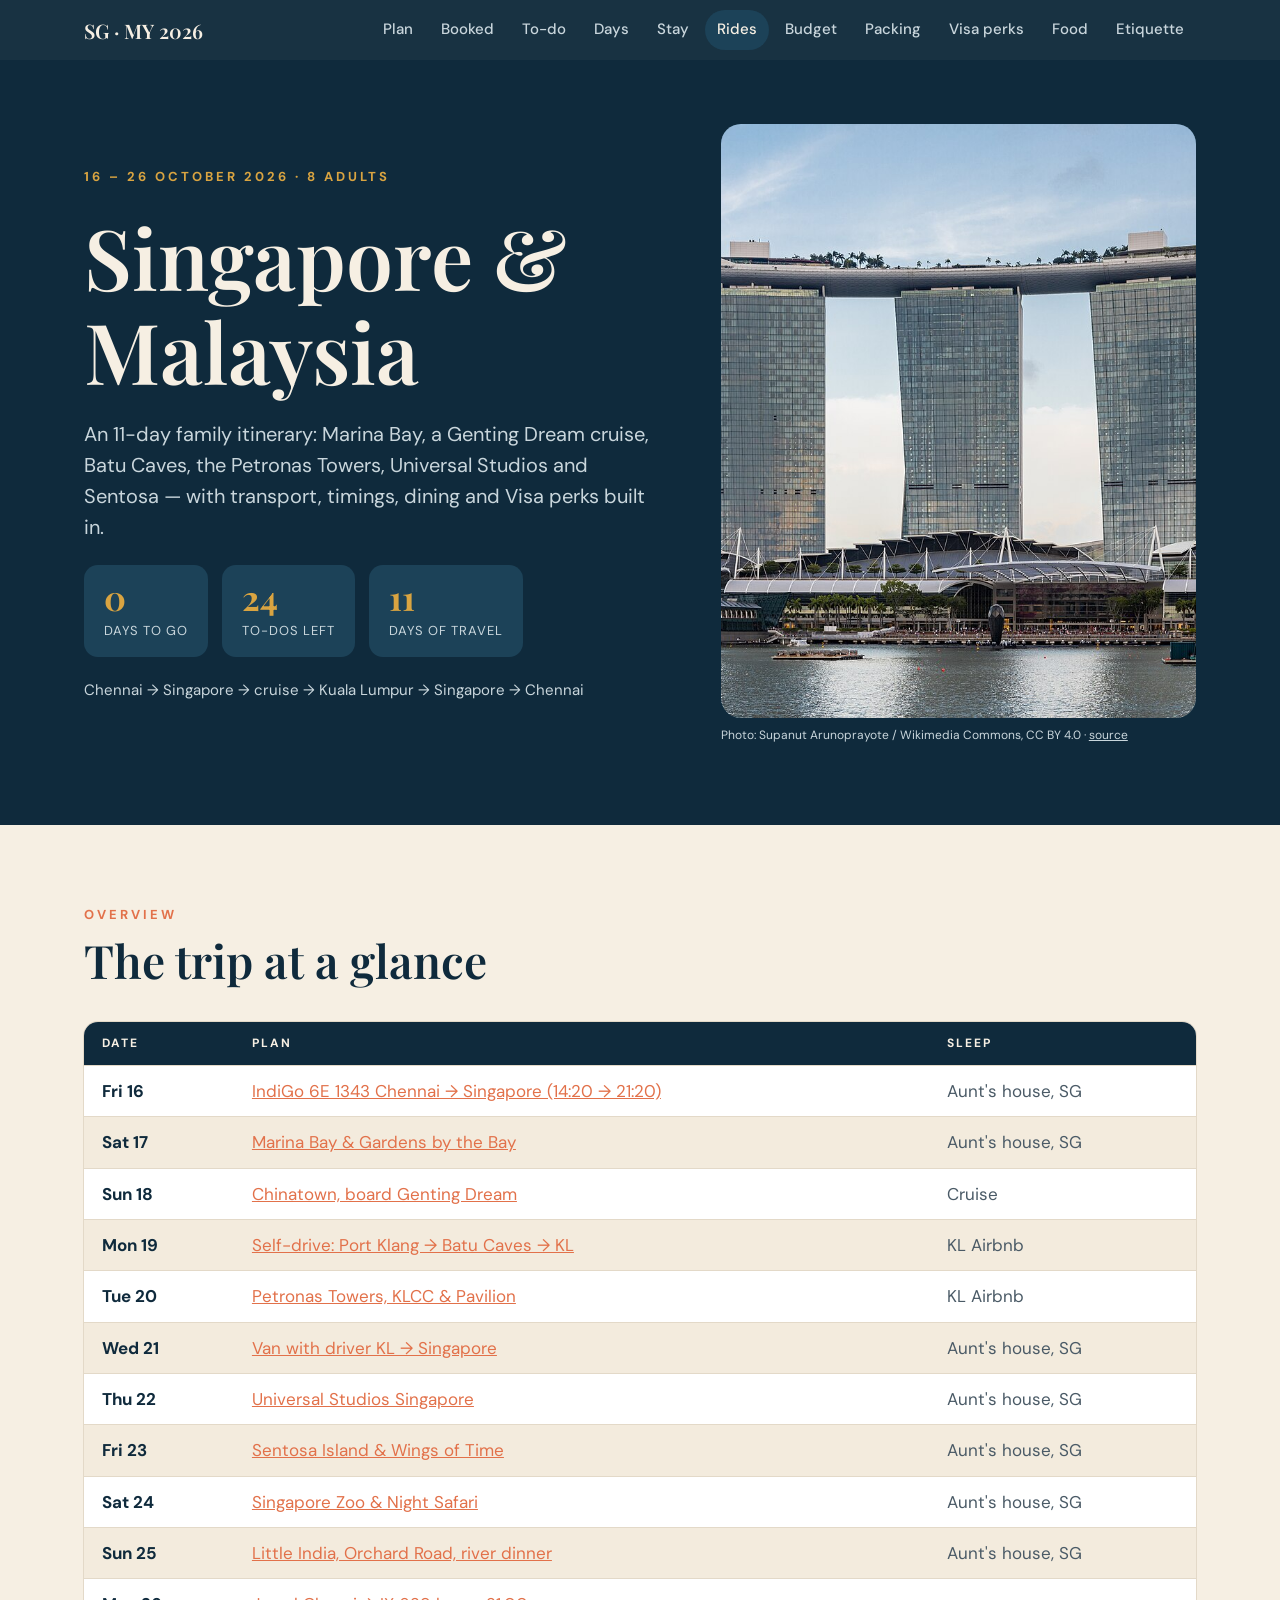
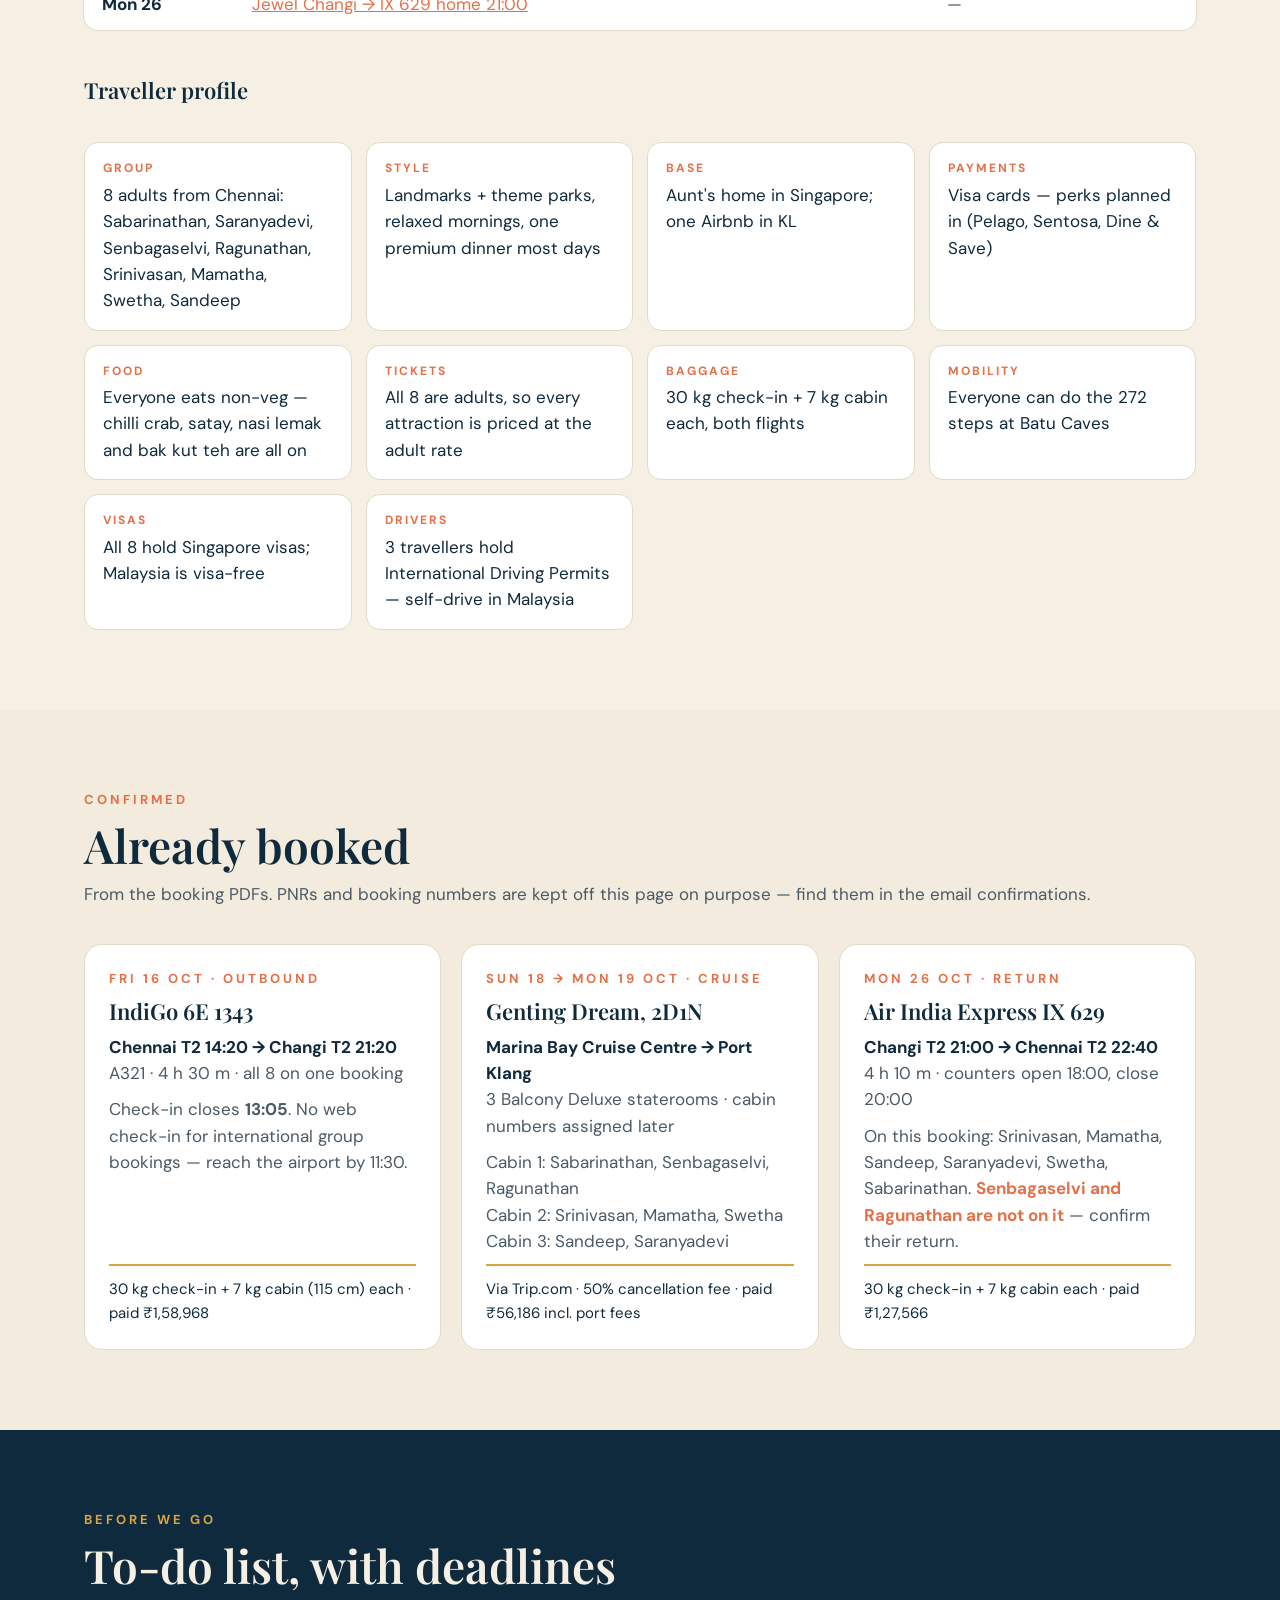
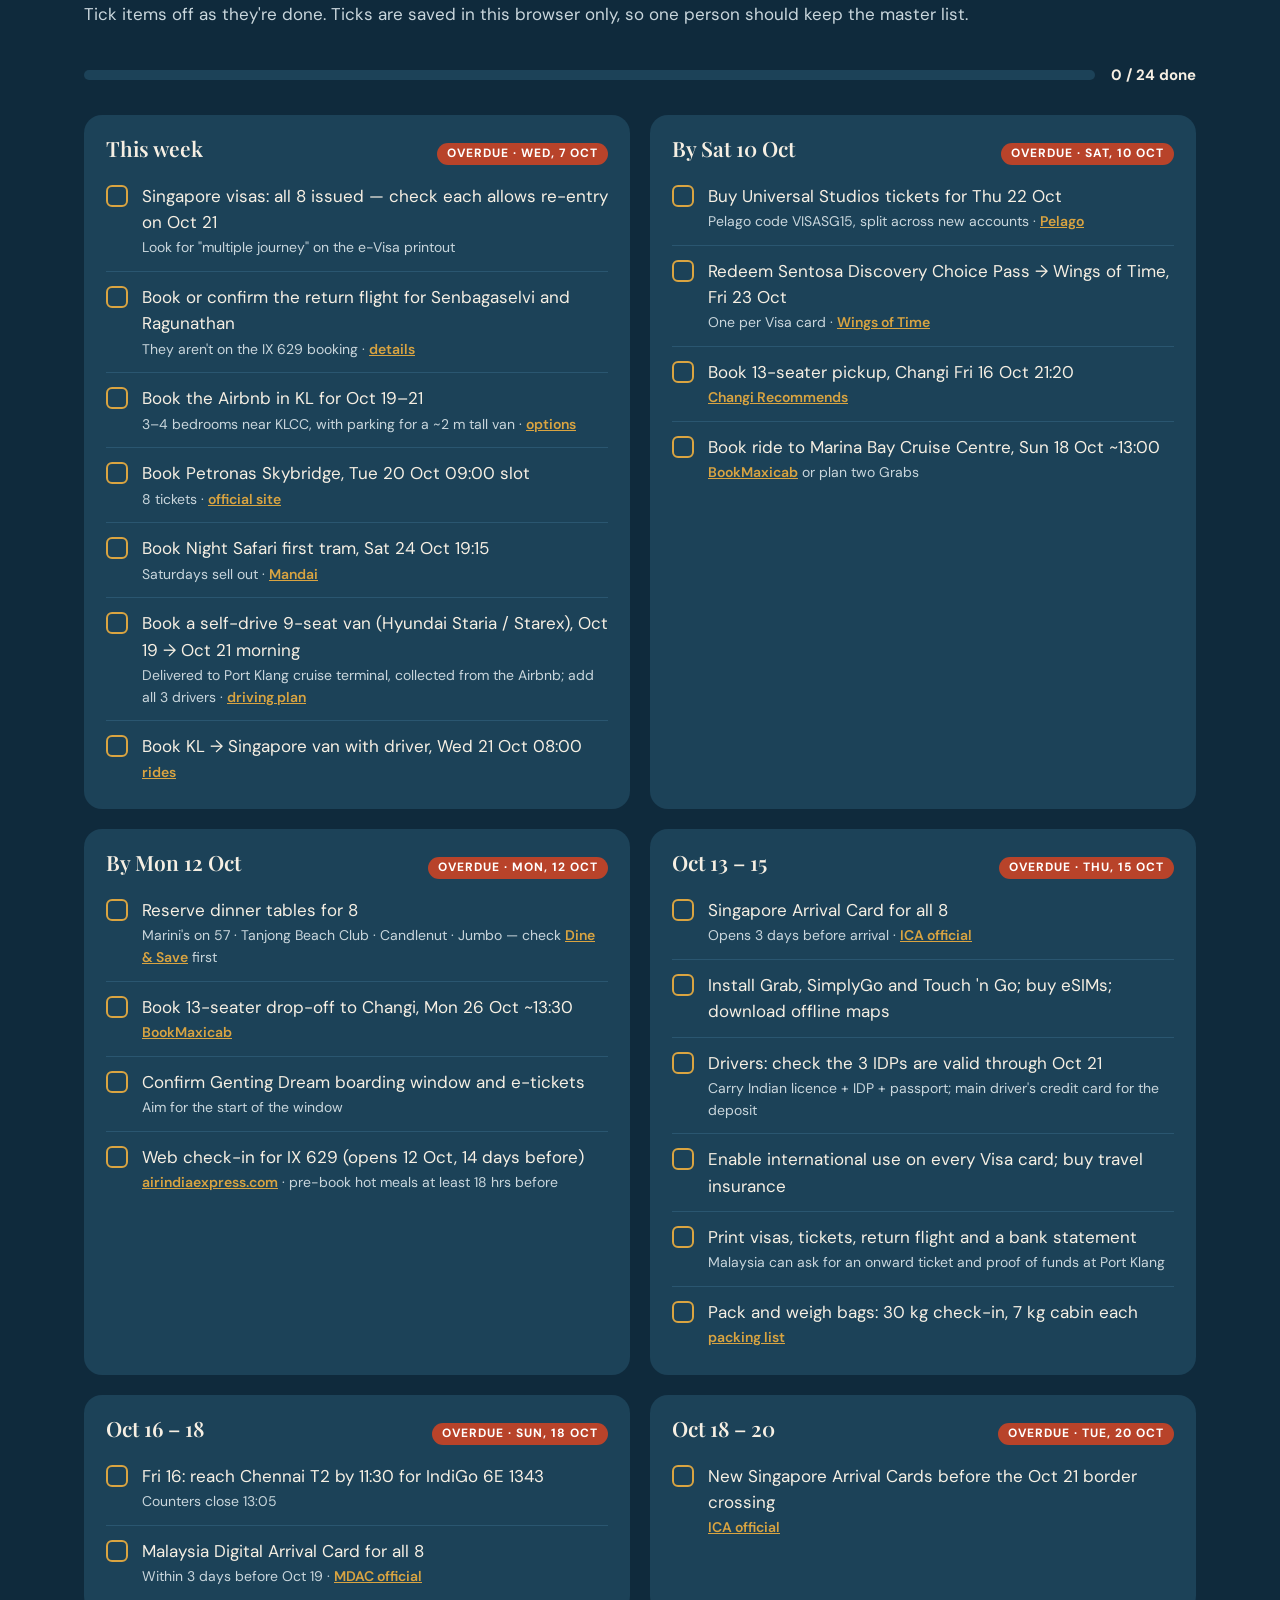
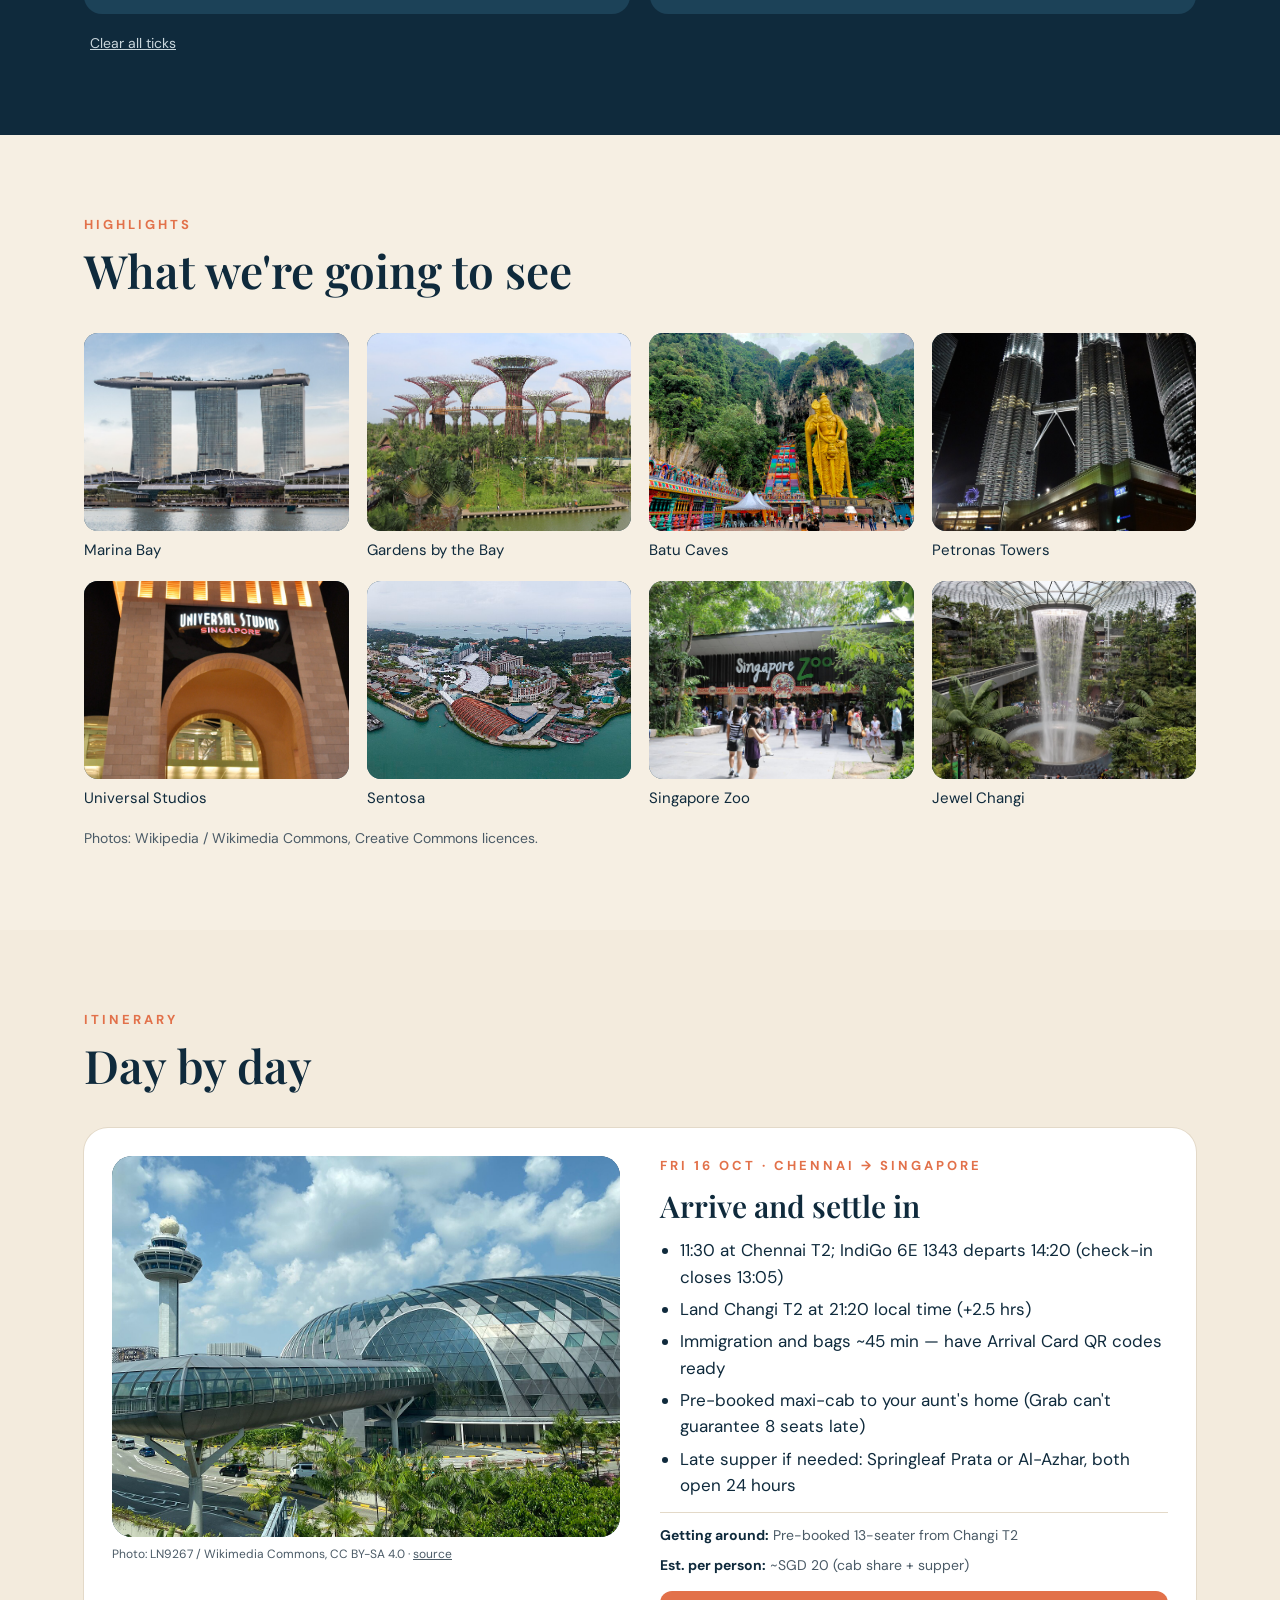
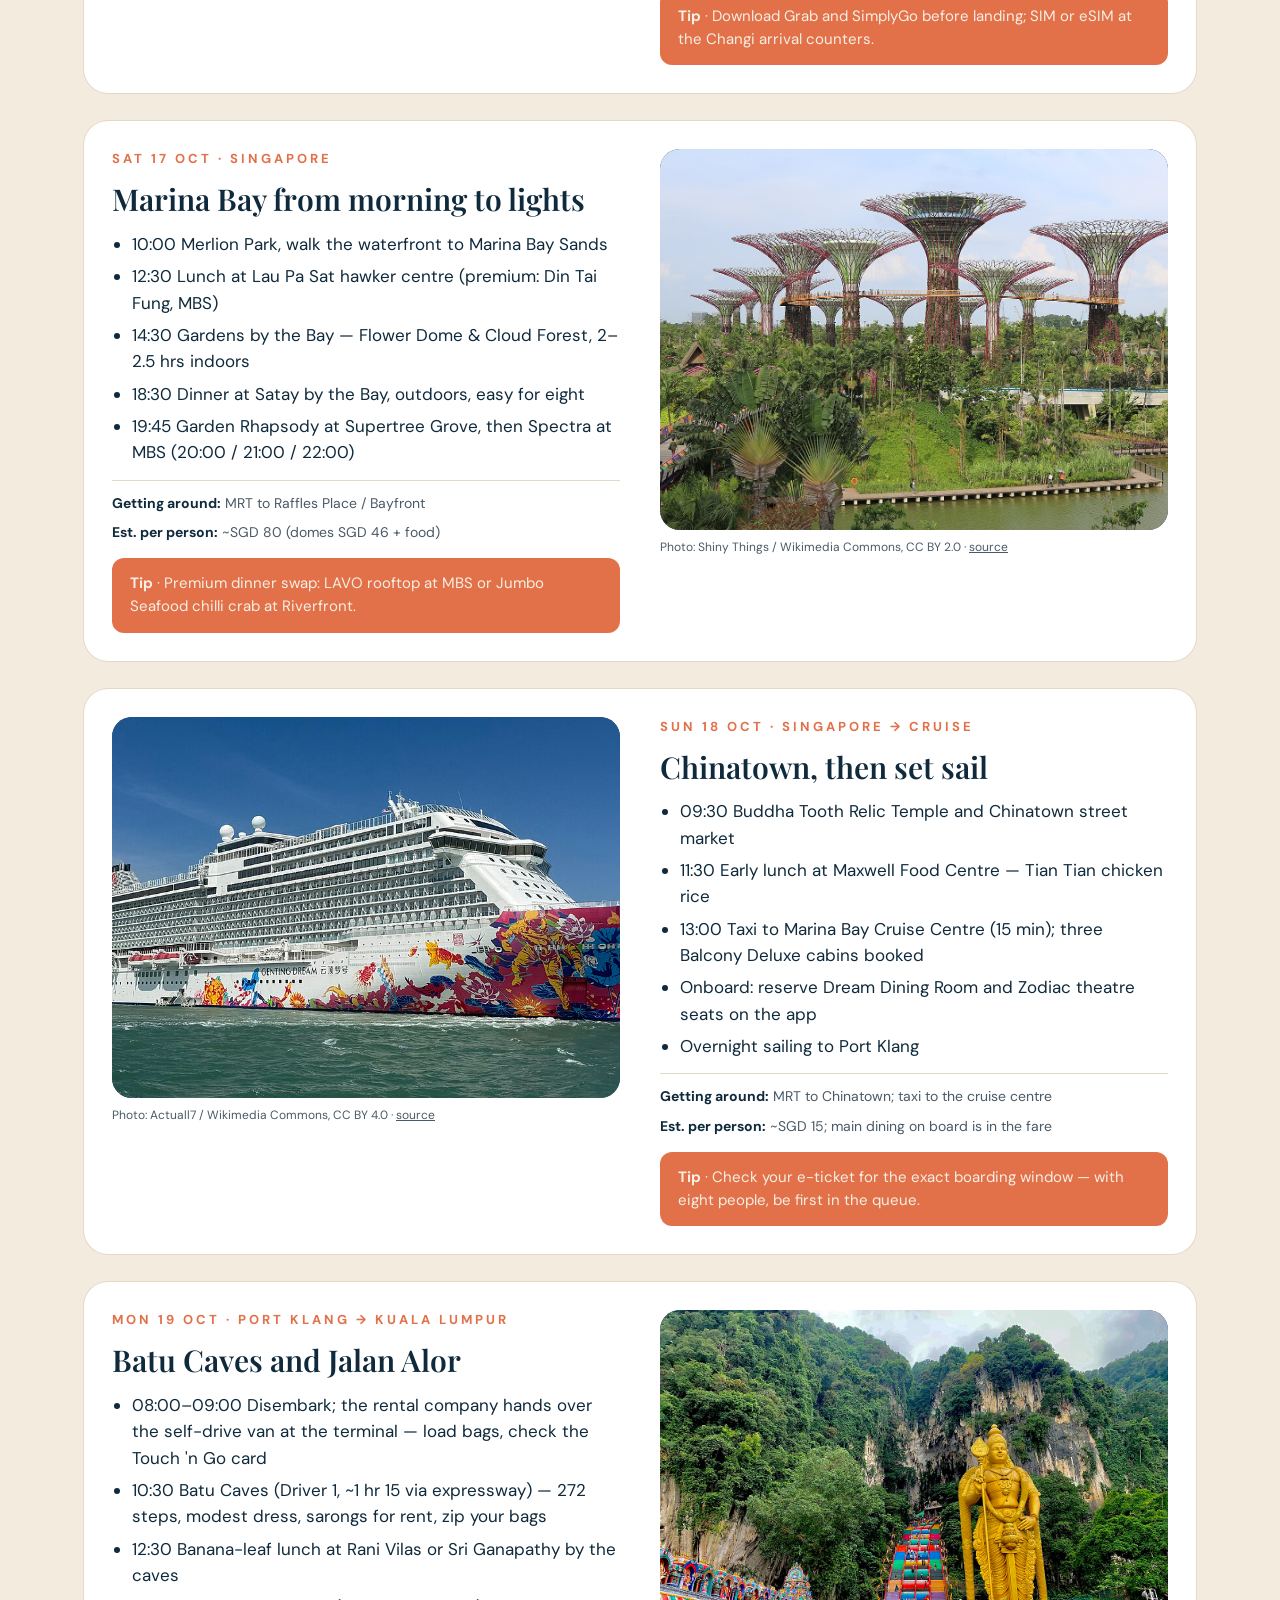
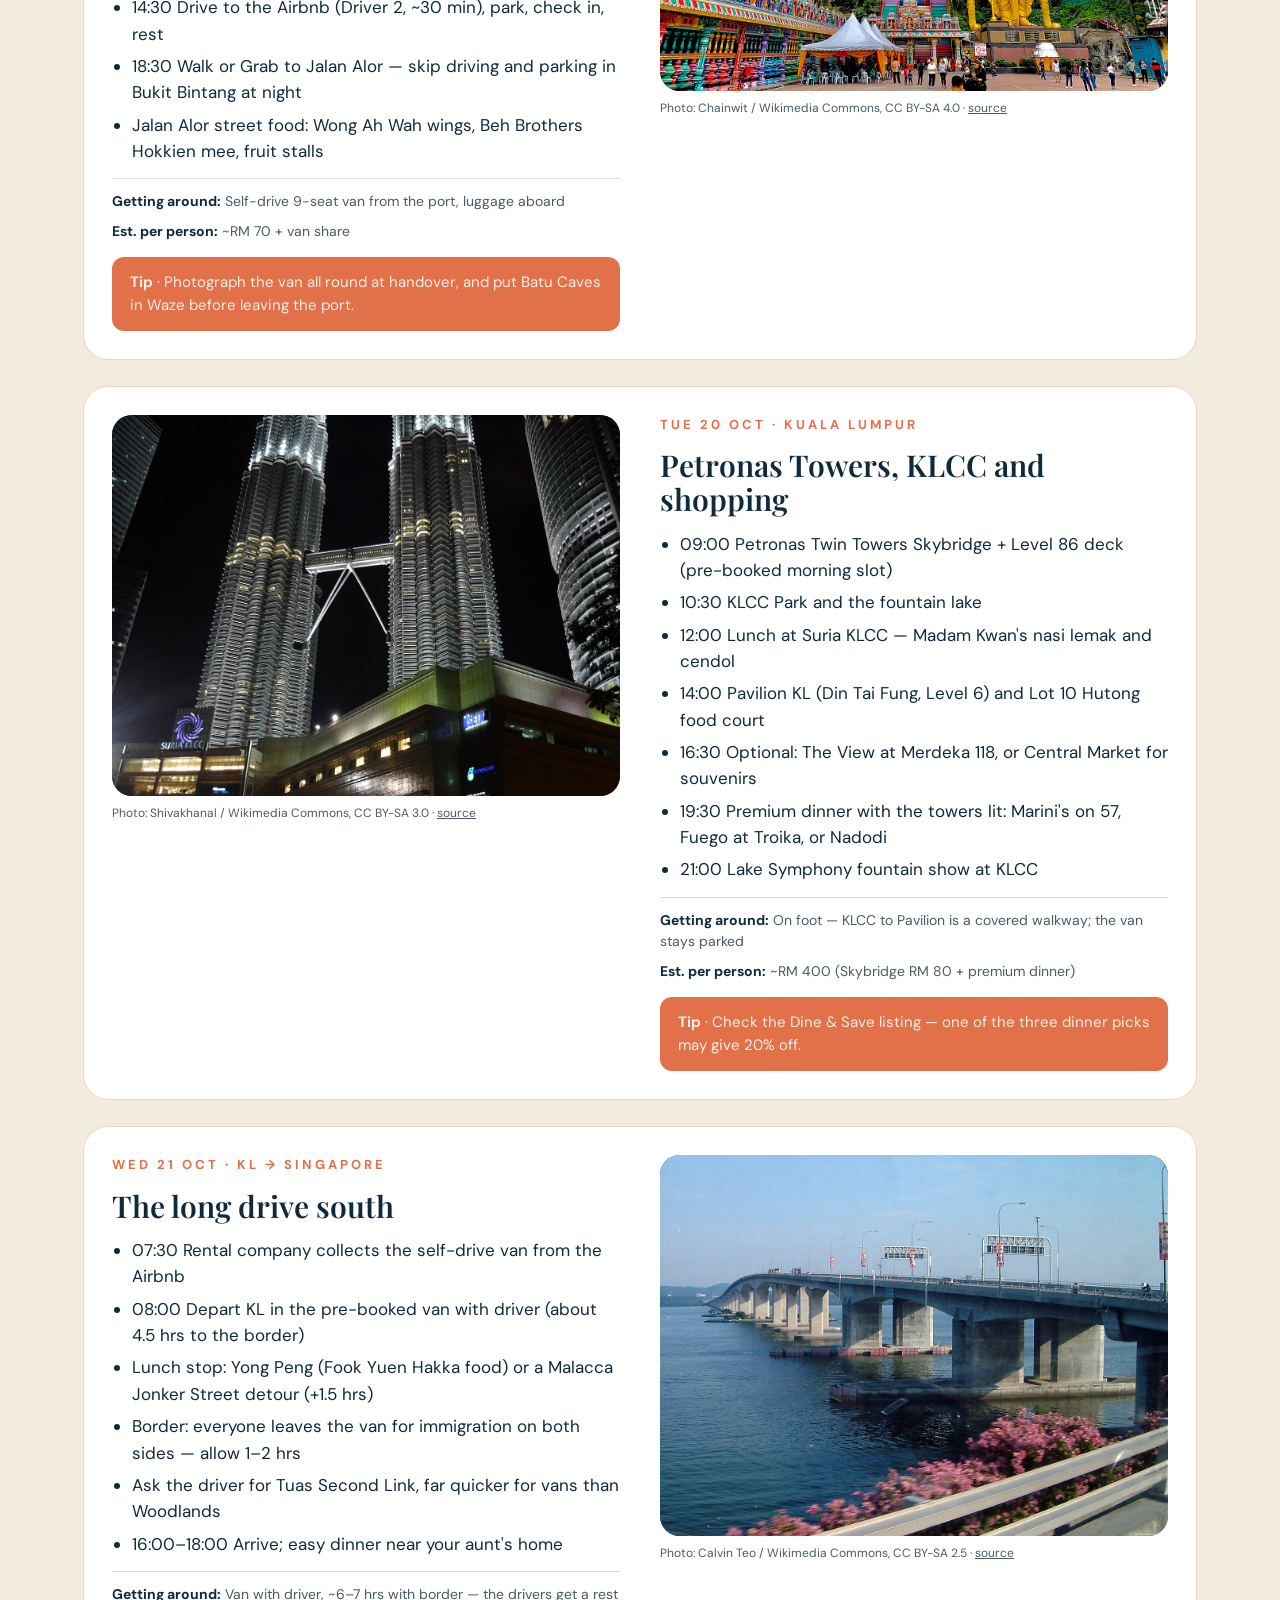
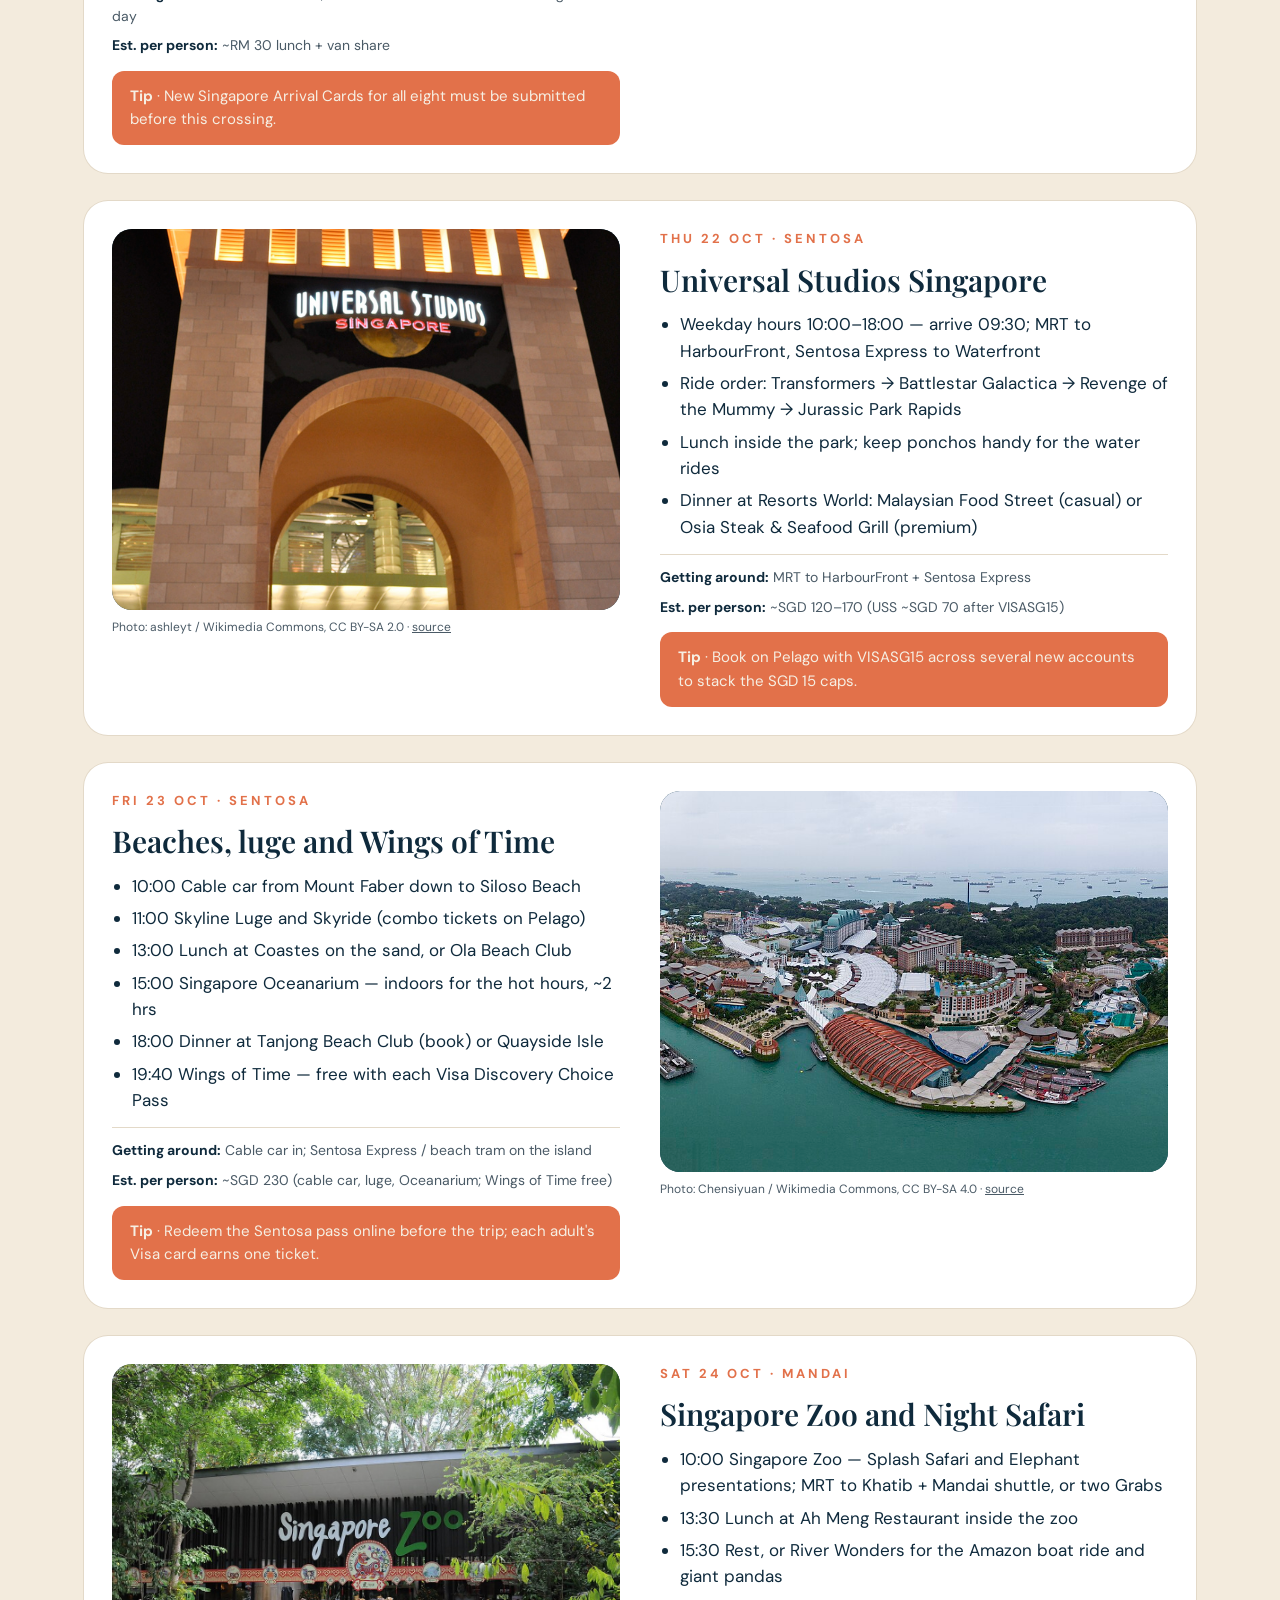
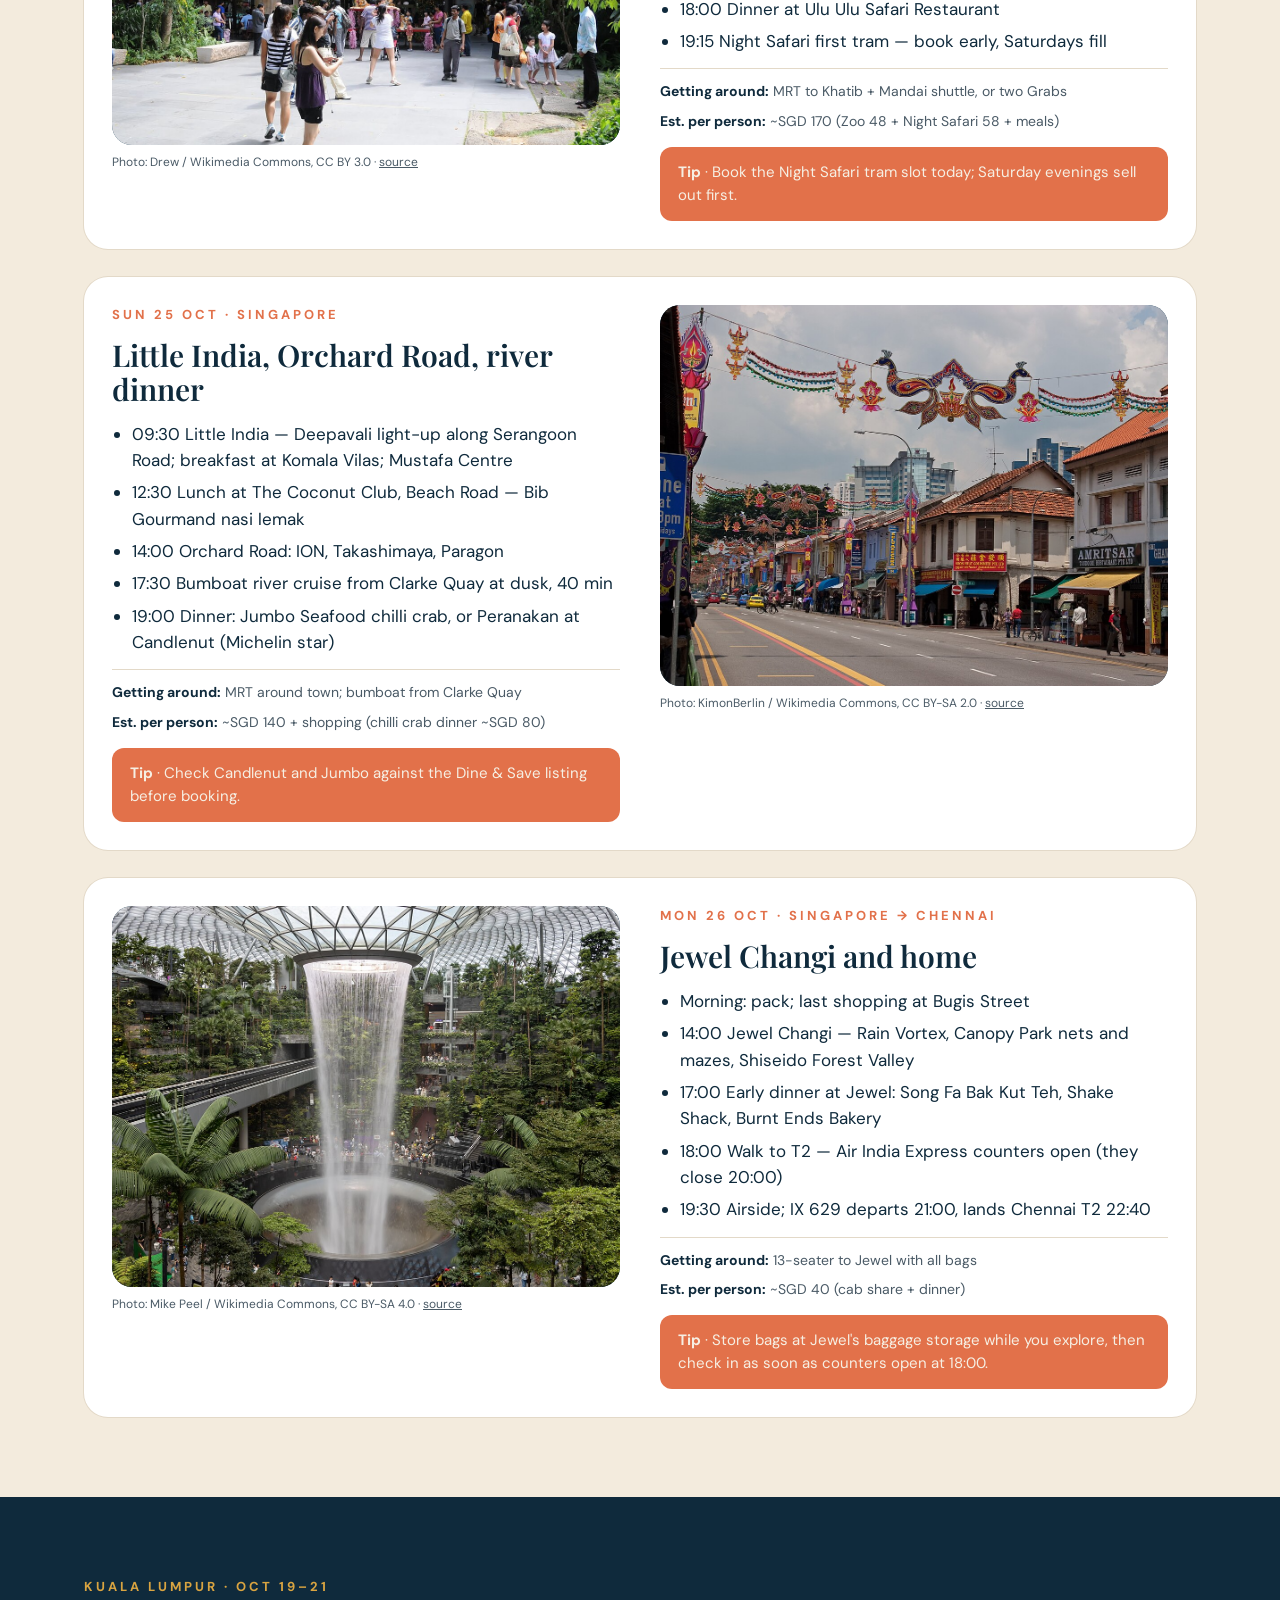
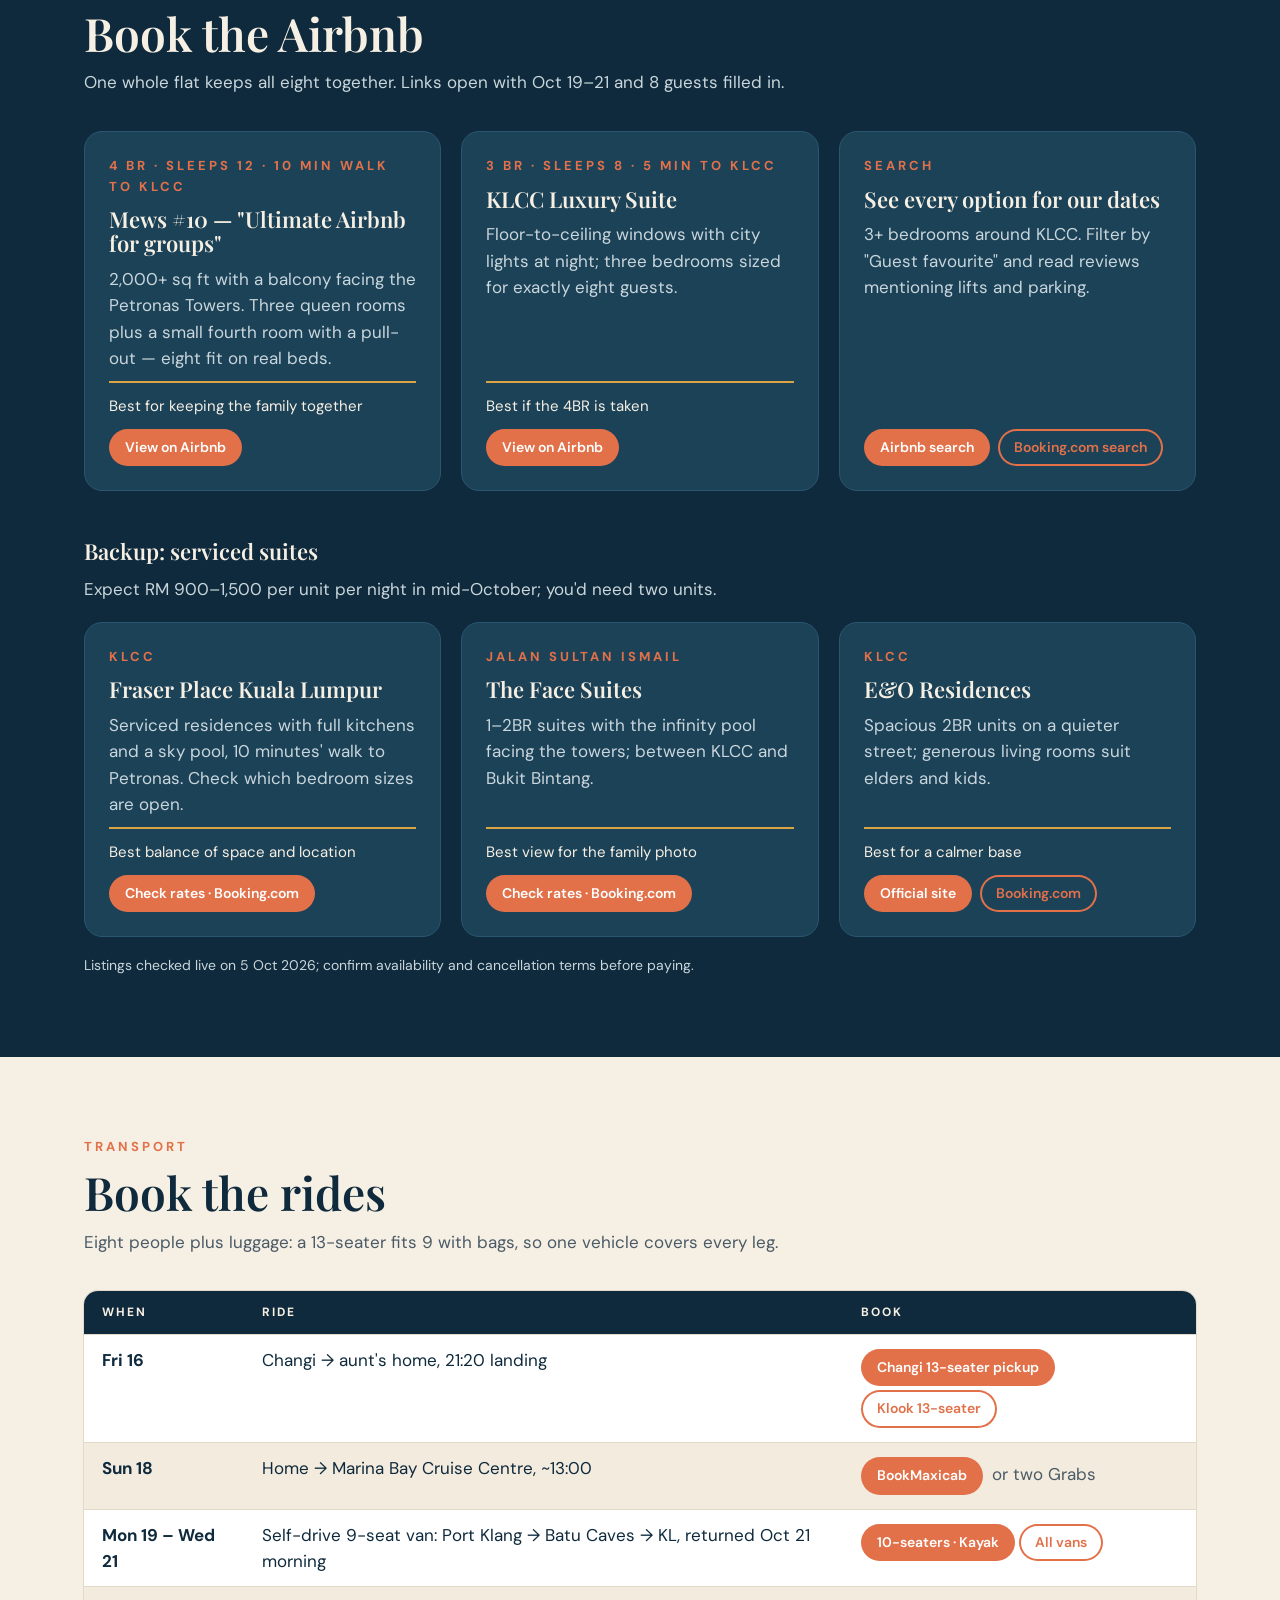
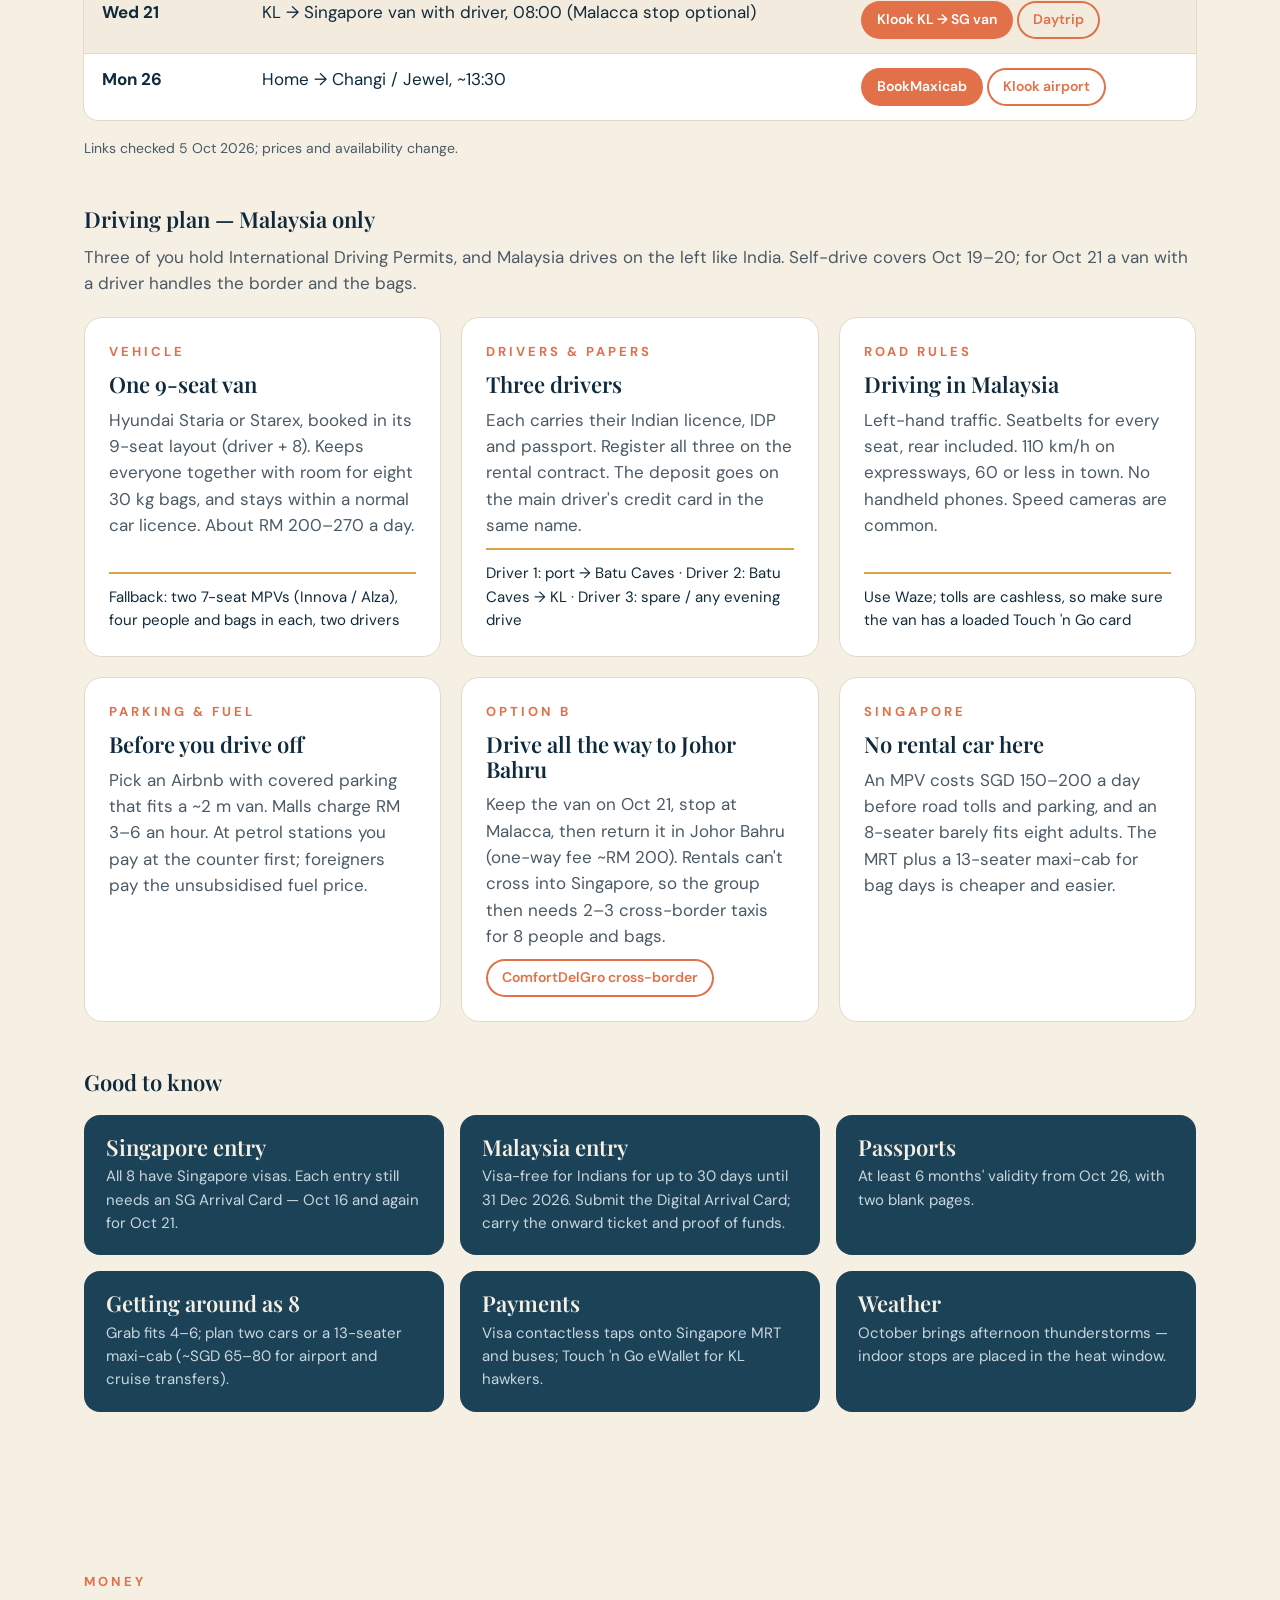
==== index.html @ cbe9451b "Use local photos for every landmark Download the remaining Wikimedia Commons photos into images/, cr" ====
<!DOCTYPE html><html lang="en"><head><meta charset="utf-8"><meta name="viewport" content="width=device-width,initial-scale=1">
<title>Singapore & Malaysia Family Trip — Oct 16–26, 2026</title>
<meta name="description" content="11-day family itinerary for 8 travellers: Singapore, a Genting Dream cruise and Kuala Lumpur, 16–26 October 2026.">
<link rel="stylesheet" href="https://fonts.googleapis.com/css2?family=Playfair+Display:wght@500;600;700&family=DM+Sans:wght@400;500;600;700&display=swap">
<style>
:root{--dark:#0F2A3C;--light:#F6EFE3;--coral:#E2714A;--gold:#D9A441;--mute:#4A5A66;--pale:#C9D6DC;--panel:#1C4258;--line:#E3D9C8;--stripe:#F3EBDD;--green:#3E8E6A}
*{box-sizing:border-box;margin:0}
html{scroll-behavior:smooth;scroll-padding-top:72px}
body{background:var(--light);color:var(--dark);font-family:'DM Sans',Arial,sans-serif;font-size:17px;line-height:1.55}
img{max-width:100%;display:block}
a{color:var(--coral)}
h1,h2,h3{font-family:'Playfair Display',Georgia,serif;font-weight:600;line-height:1.12}
h1{font-size:clamp(44px,7vw,84px)} h2{font-size:clamp(30px,4vw,46px)} h3{font-size:22px}
.wrap{max-width:1160px;margin:0 auto;padding:0 24px}
.eyebrow{font-size:13px;letter-spacing:3px;color:var(--coral);font-weight:700;text-transform:uppercase}
.gold{color:var(--gold)}
.lead{font-size:20px;max-width:720px}
.mute{color:var(--mute)}
.small{font-size:14px}

/* header */
header{position:sticky;top:0;z-index:10;background:rgba(15,42,60,.96);backdrop-filter:blur(6px);color:var(--light)}
header .wrap{display:flex;align-items:center;gap:24px;height:60px}
.brand{font-family:'Playfair Display',Georgia,serif;font-size:20px;font-weight:600;white-space:nowrap;color:var(--light);text-decoration:none}
nav{display:flex;gap:4px;overflow-x:auto;scrollbar-width:none;margin-left:auto}
nav::-webkit-scrollbar{display:none}
nav a{color:var(--pale);text-decoration:none;font-size:15px;font-weight:500;padding:8px 12px;border-radius:999px;white-space:nowrap}
nav a:hover,nav a.on{background:var(--panel);color:var(--light)}

/* sections */
section{padding:80px 0}
section.dark{background:var(--dark);color:var(--light)}
section.dark .mute{color:var(--pale)}
.head{display:flex;flex-direction:column;gap:10px;margin-bottom:36px}

/* hero */
.hero{padding:64px 0 80px}
.hero .wrap{display:grid;grid-template-columns:1.1fr .9fr;gap:56px;align-items:center}
.hero .txt{display:flex;flex-direction:column;gap:22px}
.hero .lead{color:var(--pale)}
.route{font-size:15px;color:var(--pale)}
.count{display:flex;gap:14px;flex-wrap:wrap}
.count div{background:var(--panel);border-radius:14px;padding:14px 20px;min-width:120px}
.count b{display:block;font-family:'Playfair Display',Georgia,serif;font-size:34px;color:var(--gold);line-height:1.1}
.count span{font-size:13px;color:var(--pale);letter-spacing:1px;text-transform:uppercase}

/* photos */
.ph{position:relative;border-radius:20px;overflow:hidden;background:var(--panel);display:flex;align-items:center;justify-content:center;aspect-ratio:4/3}
.ph img{position:absolute;inset:0;width:100%;height:100%;object-fit:cover}
.ph span{color:var(--pale);padding:16px;text-align:center}
.hero .ph{aspect-ratio:4/5}
figure{display:flex;flex-direction:column;gap:8px}
figcaption{font-size:12px;color:var(--mute)} .dark figcaption{color:var(--pale)} figcaption a{color:inherit}
.gallery{display:grid;grid-template-columns:repeat(4,1fr);gap:18px}
.gallery .ph{border-radius:14px}
.gallery figcaption{font-size:15px;color:var(--dark)}

/* tables */
.table{overflow-x:auto;border-radius:14px;background:#fff;box-shadow:0 0 0 1px var(--line)}
table{width:100%;border-collapse:collapse}
th{background:var(--dark);color:var(--light);text-align:left;padding:12px 18px;font-size:12px;letter-spacing:2px;text-transform:uppercase}
td{padding:12px 18px;border-top:1px solid var(--line);vertical-align:top}
tr:nth-child(odd) td{background:var(--stripe)}
td.coral{color:var(--coral);font-weight:700}
td a.btn{margin:2px 4px 2px 0}

/* to-do */
.progress{display:flex;align-items:center;gap:16px;margin-bottom:28px}
.bar{flex:1;height:10px;background:var(--panel);border-radius:999px;overflow:hidden}
.bar i{display:block;height:100%;width:0;background:var(--gold);transition:width .3s}
.progress b{font-size:15px;white-space:nowrap}
.groups{display:grid;grid-template-columns:repeat(2,1fr);gap:20px}
.group{background:var(--panel);border-radius:18px;padding:22px 22px 14px}
.group h3{display:flex;justify-content:space-between;align-items:baseline;gap:12px;flex-wrap:wrap;font-size:21px;margin-bottom:6px}
.due{font-family:'DM Sans',Arial,sans-serif;font-size:12px;font-weight:700;letter-spacing:1px;text-transform:uppercase;padding:4px 10px;border-radius:999px;background:#2A5670;color:var(--pale)}
.due.soon{background:var(--coral);color:#fff} .due.over{background:#B8432A;color:#fff} .due.done{background:var(--green);color:#fff}
.todo{list-style:none;padding:0}
.todo li{border-top:1px solid #2A5670}
.todo li:first-child{border-top:0}
.todo label{display:flex;gap:14px;align-items:flex-start;padding:12px 0;cursor:pointer}
.todo input{appearance:none;flex:none;width:22px;height:22px;margin-top:2px;border:2px solid var(--gold);border-radius:6px;cursor:pointer;display:grid;place-content:center}
.todo input:checked{background:var(--gold)}
.todo input:checked::after{content:"✓";color:var(--dark);font-weight:700;font-size:15px}
.todo .t{display:flex;flex-direction:column;gap:2px}
.todo .t small{color:var(--pale);font-size:14px}
.todo .t a{color:var(--gold);font-weight:600}
.todo li.done .t>span{text-decoration:line-through;opacity:.55}
.reset{margin-top:18px;background:none;border:0;color:var(--pale);font:inherit;font-size:14px;text-decoration:underline;cursor:pointer}

/* days */
.days{display:flex;flex-direction:column;gap:28px}
.day{display:grid;grid-template-columns:1fr 1fr;gap:40px;align-items:start;background:#fff;border-radius:24px;padding:28px;box-shadow:0 0 0 1px var(--line)}
.day:nth-child(even) figure{order:2}
.day .txt{display:flex;flex-direction:column;gap:14px}
.day h3{font-size:30px}
.day ul{padding-left:20px;display:flex;flex-direction:column;gap:6px}
.meta{display:flex;flex-wrap:wrap;gap:8px 18px;font-size:14px;color:var(--mute);border-top:1px solid var(--line);padding-top:12px}
.meta b{color:var(--dark)}
.tip{background:var(--coral);color:var(--light);padding:14px 18px;border-radius:12px;font-size:15px}

/* cards */
.cards{display:grid;grid-template-columns:repeat(3,1fr);gap:20px}
.cards.four{grid-template-columns:repeat(4,1fr)}
.card{background:#fff;border:1px solid var(--line);border-radius:18px;padding:24px;display:flex;flex-direction:column;gap:10px}
.dark .card{background:var(--panel);border-color:#2A5670}
.play{margin-top:auto;border-top:2px solid var(--gold);padding-top:12px;font-size:15px}
.sub{margin:48px 0 20px}
.links{display:flex;flex-wrap:wrap;gap:8px}
a.btn{display:inline-block;background:var(--coral);color:#fff;text-decoration:none;padding:8px 16px;border-radius:999px;font-size:14px;font-weight:600}
a.btn.ghost{background:transparent;color:var(--coral);box-shadow:inset 0 0 0 2px var(--coral)}
.note{font-size:14px;color:var(--mute);margin-top:18px} .dark .note{color:var(--pale)}

/* good to know */
.grid3{display:grid;grid-template-columns:repeat(3,1fr);gap:16px}
.check{background:var(--panel);color:var(--light);border-radius:16px;padding:20px 22px}
.check p{color:var(--pale);font-size:15px;margin-top:6px}

.profile{display:grid;grid-template-columns:repeat(4,1fr);gap:14px;margin-top:40px}
.pf{background:#fff;border:1px solid var(--line);border-radius:14px;padding:16px 18px}
.pf b{display:block;font-size:12px;letter-spacing:2px;text-transform:uppercase;color:var(--coral);margin-bottom:4px}
.pf.ask{border-style:dashed;border-color:var(--coral)}
.pf.ask b::after{content:" · to confirm";color:var(--mute);letter-spacing:1px}
tr.total td{background:var(--dark)!important;color:var(--light);font-weight:700}
td.num{white-space:nowrap;text-align:right}
.pack{display:grid;grid-template-columns:repeat(3,1fr);gap:20px}
.light-list .group{background:#fff;border:1px solid var(--line)}
.light-list .todo li{border-color:var(--line)}
.light-list .todo .t small{color:var(--mute)}
.light-list .todo input:checked::after{color:#fff}
.light-list .todo input{border-color:var(--coral)} .light-list .todo input:checked{background:var(--coral)}
.light-list .bar{background:var(--line)} .light-list .bar i{background:var(--coral)}
.etq{display:grid;grid-template-columns:1fr 1fr;gap:20px}
.etq ul{padding-left:20px;display:flex;flex-direction:column;gap:8px;color:var(--pale)}
.etq b{color:var(--light)}
footer{background:var(--coral);color:var(--light);padding:72px 0}
footer .wrap{display:flex;flex-direction:column;gap:18px}
footer .lead{max-width:860px}
footer .small{opacity:.85}

@media (max-width:900px){
  .wrap{padding:0 16px}
  section{padding:56px 0}
  .hero{padding:36px 0 56px}
  .hero .wrap{grid-template-columns:1fr;gap:28px}
  .hero .ph{aspect-ratio:4/3}
  .hero figure{order:-1}
  .count{gap:8px;flex-wrap:nowrap}
  .count div{min-width:0;flex:1;padding:12px 14px}
  .count b{font-size:28px}
  .count span{font-size:11px}
  .gallery{grid-template-columns:repeat(2,1fr);gap:12px}
  .groups,.cards,.cards.four,.grid3,.pack,.etq{grid-template-columns:1fr}
  .profile{grid-template-columns:1fr 1fr}
  .day{grid-template-columns:1fr;gap:18px;padding:16px;border-radius:18px}
  .day:nth-child(even) figure{order:0}
  .day h3{font-size:25px}
  th,td{padding:10px 12px;font-size:14px}
  .brand{font-size:17px}
  header .wrap{gap:12px}
}
</style></head><body>

<header><div class="wrap"><a class="brand" href="#top">SG · MY 2026</a>
<nav><a href="#glance">Plan</a><a href="#booked">Booked</a><a href="#todo">To-do</a><a href="#days">Days</a><a href="#stay">Stay</a><a href="#rides">Rides</a><a href="#budget">Budget</a><a href="#packing">Packing</a><a href="#perks">Visa perks</a><a href="#food">Food</a><a href="#etiquette">Etiquette</a></nav></div></header>

<section class="dark hero" id="top"><div class="wrap">
<div class="txt">
<p class="eyebrow gold">16 – 26 October 2026 · 8 adults</p>
<h1>Singapore &amp;<br>Malaysia</h1>
<p class="lead">An 11-day family itinerary: Marina Bay, a Genting Dream cruise, Batu Caves, the Petronas Towers, Universal Studios and Sentosa — with transport, timings, dining and Visa perks built in.</p>
<div class="count"><div><b id="cd-days">—</b><span>days to go</span></div><div><b id="cd-todo">—</b><span>to-dos left</span></div><div><b>11</b><span>days of travel</span></div></div>
<p class="route">Chennai → Singapore → cruise → Kuala Lumpur → Singapore → Chennai</p>
</div>
<figure><div class="ph"><span>Marina Bay Sands</span><img src="images/marina-bay-sands.jpg" alt="Marina Bay Sands" fetchpriority="high" onerror="this.remove()"></div><figcaption>Photo: Supanut Arunoprayote / Wikimedia Commons, CC BY 4.0 · <a href="https://commons.wikimedia.org/wiki/File:Marina_Bay_Sands_(I).jpg" target="_blank" rel="noopener">source</a></figcaption></figure>
</div></section>

<section id="glance"><div class="wrap">
<div class="head"><p class="eyebrow">Overview</p><h2>The trip at a glance</h2></div>
<div class="table"><table><tr><th>Date</th><th>Plan</th><th>Sleep</th></tr>
<tr><td><b>Fri 16</b></td><td><a href="#d16">IndiGo 6E 1343 Chennai → Singapore (14:20 → 21:20)</a></td><td class="mute">Aunt's house, SG</td></tr>
<tr><td><b>Sat 17</b></td><td><a href="#d17">Marina Bay &amp; Gardens by the Bay</a></td><td class="mute">Aunt's house, SG</td></tr>
<tr><td><b>Sun 18</b></td><td><a href="#d18">Chinatown, board Genting Dream</a></td><td class="mute">Cruise</td></tr>
<tr><td><b>Mon 19</b></td><td><a href="#d19">Self-drive: Port Klang → Batu Caves → KL</a></td><td class="mute">KL Airbnb</td></tr>
<tr><td><b>Tue 20</b></td><td><a href="#d20">Petronas Towers, KLCC &amp; Pavilion</a></td><td class="mute">KL Airbnb</td></tr>
<tr><td><b>Wed 21</b></td><td><a href="#d21">Van with driver KL → Singapore</a></td><td class="mute">Aunt's house, SG</td></tr>
<tr><td><b>Thu 22</b></td><td><a href="#d22">Universal Studios Singapore</a></td><td class="mute">Aunt's house, SG</td></tr>
<tr><td><b>Fri 23</b></td><td><a href="#d23">Sentosa Island &amp; Wings of Time</a></td><td class="mute">Aunt's house, SG</td></tr>
<tr><td><b>Sat 24</b></td><td><a href="#d24">Singapore Zoo &amp; Night Safari</a></td><td class="mute">Aunt's house, SG</td></tr>
<tr><td><b>Sun 25</b></td><td><a href="#d25">Little India, Orchard Road, river dinner</a></td><td class="mute">Aunt's house, SG</td></tr>
<tr><td><b>Mon 26</b></td><td><a href="#d26">Jewel Changi → IX 629 home 21:00</a></td><td class="mute">—</td></tr>
</table></div>
<h3 class="sub" id="profile">Traveller profile</h3>
<div class="profile">
<div class="pf"><b>Group</b>8 adults from Chennai: Sabarinathan, Saranyadevi, Senbagaselvi, Ragunathan, Srinivasan, Mamatha, Swetha, Sandeep</div>
<div class="pf"><b>Style</b>Landmarks + theme parks, relaxed mornings, one premium dinner most days</div>
<div class="pf"><b>Base</b>Aunt's home in Singapore; one Airbnb in KL</div>
<div class="pf"><b>Payments</b>Visa cards — perks planned in (Pelago, Sentosa, Dine &amp; Save)</div>
<div class="pf"><b>Food</b>Everyone eats non-veg — chilli crab, satay, nasi lemak and bak kut teh are all on</div>
<div class="pf"><b>Tickets</b>All 8 are adults, so every attraction is priced at the adult rate</div>
<div class="pf"><b>Baggage</b>30 kg check-in + 7 kg cabin each, both flights</div>
<div class="pf"><b>Mobility</b>Everyone can do the 272 steps at Batu Caves</div>
<div class="pf"><b>Visas</b>All 8 hold Singapore visas; Malaysia is visa-free</div>
<div class="pf"><b>Drivers</b>3 travellers hold International Driving Permits — self-drive in Malaysia</div>
</div>
</div></section>

<section id="booked" style="background:var(--stripe)"><div class="wrap">
<div class="head"><p class="eyebrow">Confirmed</p><h2>Already booked</h2><p class="mute">From the booking PDFs. PNRs and booking numbers are kept off this page on purpose — find them in the email confirmations.</p></div>
<div class="cards">
<div class="card"><p class="eyebrow">Fri 16 Oct · Outbound</p><h3>IndiGo 6E 1343</h3><p><b>Chennai T2 14:20 → Changi T2 21:20</b><br><span class="mute">A321 · 4 h 30 m · all 8 on one booking</span></p><p class="mute">Check-in closes <b>13:05</b>. No web check-in for international group bookings — reach the airport by 11:30.</p><p class="play">30 kg check-in + 7 kg cabin (115 cm) each · paid ₹1,58,968</p></div>
<div class="card"><p class="eyebrow">Sun 18 → Mon 19 Oct · Cruise</p><h3>Genting Dream, 2D1N</h3><p><b>Marina Bay Cruise Centre → Port Klang</b><br><span class="mute">3 Balcony Deluxe staterooms · cabin numbers assigned later</span></p><p class="mute">Cabin 1: Sabarinathan, Senbagaselvi, Ragunathan<br>Cabin 2: Srinivasan, Mamatha, Swetha<br>Cabin 3: Sandeep, Saranyadevi</p><p class="play">Via Trip.com · 50% cancellation fee · paid ₹56,186 incl. port fees</p></div>
<div class="card"><p class="eyebrow">Mon 26 Oct · Return</p><h3>Air India Express IX 629</h3><p><b>Changi T2 21:00 → Chennai T2 22:40</b><br><span class="mute">4 h 10 m · counters open 18:00, close 20:00</span></p><p class="mute">On this booking: Srinivasan, Mamatha, Sandeep, Saranyadevi, Swetha, Sabarinathan. <b style="color:var(--coral)">Senbagaselvi and Ragunathan are not on it</b> — confirm their return.</p><p class="play">30 kg check-in + 7 kg cabin each · paid ₹1,27,566</p></div>
</div>
</div></section>

<section class="dark" id="todo"><div class="wrap">
<div class="head"><p class="eyebrow gold">Before we go</p><h2>To-do list, with deadlines</h2><p class="mute">Tick items off as they're done. Ticks are saved in this browser only, so one person should keep the master list.</p></div>
<div class="progress"><div class="bar"><i id="bar"></i></div><b id="prog">0 / 0 done</b></div>
<div class="groups">

<div class="group" data-due="2026-10-07"><h3>This week <span class="due"></span></h3><ul class="todo">
<li><label><input type="checkbox" data-id="sgvisa"><span class="t"><span>Singapore visas: all 8 issued — check each allows re-entry on Oct 21</span><small>Look for "multiple journey" on the e-Visa printout</small></span></label></li>
<li><label><input type="checkbox" data-id="return2"><span class="t"><span>Book or confirm the return flight for Senbagaselvi and Ragunathan</span><small>They aren't on the IX 629 booking · <a href="#booked">details</a></small></span></label></li>
<li><label><input type="checkbox" data-id="airbnb"><span class="t"><span>Book the Airbnb in KL for Oct 19–21</span><small>3–4 bedrooms near KLCC, with parking for a ~2 m tall van · <a href="#stay">options</a></small></span></label></li>
<li><label><input type="checkbox" data-id="skybridge"><span class="t"><span>Book Petronas Skybridge, Tue 20 Oct 09:00 slot</span><small>8 tickets · <a href="https://www.petronastwintowers.com.my/" target="_blank" rel="noopener">official site</a></small></span></label></li>
<li><label><input type="checkbox" data-id="safari"><span class="t"><span>Book Night Safari first tram, Sat 24 Oct 19:15</span><small>Saturdays sell out · <a href="https://www.mandai.com/en/night-safari.html" target="_blank" rel="noopener">Mandai</a></small></span></label></li>
<li><label><input type="checkbox" data-id="klvan"><span class="t"><span>Book a self-drive 9-seat van (Hyundai Staria / Starex), Oct 19 → Oct 21 morning</span><small>Delivered to Port Klang cruise terminal, collected from the Airbnb; add all 3 drivers · <a href="#drive">driving plan</a></small></span></label></li>
<li><label><input type="checkbox" data-id="klsg"><span class="t"><span>Book KL → Singapore van with driver, Wed 21 Oct 08:00</span><small><a href="#rides">rides</a></small></span></label></li>
</ul></div>

<div class="group" data-due="2026-10-10"><h3>By Sat 10 Oct <span class="due"></span></h3><ul class="todo">
<li><label><input type="checkbox" data-id="uss"><span class="t"><span>Buy Universal Studios tickets for Thu 22 Oct</span><small>Pelago code VISASG15, split across new accounts · <a href="https://pelago.com/en-SG/activity/pok40" target="_blank" rel="noopener">Pelago</a></small></span></label></li>
<li><label><input type="checkbox" data-id="sentosa"><span class="t"><span>Redeem Sentosa Discovery Choice Pass → Wings of Time, Fri 23 Oct</span><small>One per Visa card · <a href="https://www.sentosa.com.sg/en/things-to-do/attractions/wings-of-time/" target="_blank" rel="noopener">Wings of Time</a></small></span></label></li>
<li><label><input type="checkbox" data-id="changi-in"><span class="t"><span>Book 13-seater pickup, Changi Fri 16 Oct 21:20</span><small><a href="https://www.changirecommends.com/deal.aspx?id=37060" target="_blank" rel="noopener">Changi Recommends</a></small></span></label></li>
<li><label><input type="checkbox" data-id="cruise-ride"><span class="t"><span>Book ride to Marina Bay Cruise Centre, Sun 18 Oct ~13:00</span><small><a href="https://www.bookmaxicab.com/" target="_blank" rel="noopener">BookMaxicab</a> or plan two Grabs</small></span></label></li>
</ul></div>

<div class="group" data-due="2026-10-12"><h3>By Mon 12 Oct <span class="due"></span></h3><ul class="todo">
<li><label><input type="checkbox" data-id="dinners"><span class="t"><span>Reserve dinner tables for 8</span><small>Marini's on 57 · Tanjong Beach Club · Candlenut · Jumbo — check <a href="https://dineandsave.visa.com/listing/" target="_blank" rel="noopener">Dine &amp; Save</a> first</small></span></label></li>
<li><label><input type="checkbox" data-id="changi-out"><span class="t"><span>Book 13-seater drop-off to Changi, Mon 26 Oct ~13:30</span><small><a href="https://www.bookmaxicab.com/" target="_blank" rel="noopener">BookMaxicab</a></small></span></label></li>
<li><label><input type="checkbox" data-id="cruise-check"><span class="t"><span>Confirm Genting Dream boarding window and e-tickets</span><small>Aim for the start of the window</small></span></label></li>
<li><label><input type="checkbox" data-id="flight"><span class="t"><span>Web check-in for IX 629 (opens 12 Oct, 14 days before)</span><small><a href="https://www.airindiaexpress.com/" target="_blank" rel="noopener">airindiaexpress.com</a> · pre-book hot meals at least 18 hrs before</small></span></label></li>
</ul></div>

<div class="group" data-due="2026-10-15"><h3>Oct 13 – 15 <span class="due"></span></h3><ul class="todo">
<li><label><input type="checkbox" data-id="sgac1"><span class="t"><span>Singapore Arrival Card for all 8</span><small>Opens 3 days before arrival · <a href="https://eservices.ica.gov.sg/arrivalcard" target="_blank" rel="noopener">ICA official</a></small></span></label></li>
<li><label><input type="checkbox" data-id="apps"><span class="t"><span>Install Grab, SimplyGo and Touch 'n Go; buy eSIMs; download offline maps</span></span></label></li>
<li><label><input type="checkbox" data-id="idp"><span class="t"><span>Drivers: check the 3 IDPs are valid through Oct 21</span><small>Carry Indian licence + IDP + passport; main driver's credit card for the deposit</small></span></label></li>
<li><label><input type="checkbox" data-id="bank"><span class="t"><span>Enable international use on every Visa card; buy travel insurance</span></span></label></li>
<li><label><input type="checkbox" data-id="docs"><span class="t"><span>Print visas, tickets, return flight and a bank statement</span><small>Malaysia can ask for an onward ticket and proof of funds at Port Klang</small></span></label></li>
<li><label><input type="checkbox" data-id="pack"><span class="t"><span>Pack and weigh bags: 30 kg check-in, 7 kg cabin each</span><small><a href="#packing">packing list</a></small></span></label></li>
</ul></div>

<div class="group" data-due="2026-10-18"><h3>Oct 16 – 18 <span class="due"></span></h3><ul class="todo">
<li><label><input type="checkbox" data-id="maa"><span class="t"><span>Fri 16: reach Chennai T2 by 11:30 for IndiGo 6E 1343</span><small>Counters close 13:05</small></span></label></li>
<li><label><input type="checkbox" data-id="mdac"><span class="t"><span>Malaysia Digital Arrival Card for all 8</span><small>Within 3 days before Oct 19 · <a href="https://imigresen-online.imi.gov.my/mdac/main" target="_blank" rel="noopener">MDAC official</a></small></span></label></li>
</ul></div>

<div class="group" data-due="2026-10-20"><h3>Oct 18 – 20 <span class="due"></span></h3><ul class="todo">
<li><label><input type="checkbox" data-id="sgac2"><span class="t"><span>New Singapore Arrival Cards before the Oct 21 border crossing</span><small><a href="https://eservices.ica.gov.sg/arrivalcard" target="_blank" rel="noopener">ICA official</a></small></span></label></li>
</ul></div>

</div>
<button class="reset" id="reset" type="button">Clear all ticks</button>
</div></section>

<section id="see"><div class="wrap">
<div class="head"><p class="eyebrow">Highlights</p><h2>What we're going to see</h2></div>
<div class="gallery">
<figure><div class="ph"><span>Marina Bay</span><img src="images/marina-bay-sands.jpg" alt="Marina Bay Sands" loading="lazy" onerror="this.remove()"></div><figcaption>Marina Bay</figcaption></figure>
<figure><div class="ph"><span>Gardens by the Bay</span><img src="images/gardens-by-the-bay.jpg" alt="Supertree Grove at Gardens by the Bay" loading="lazy" onerror="this.remove()"></div><figcaption>Gardens by the Bay</figcaption></figure>
<figure><div class="ph"><span>Batu Caves</span><img src="images/batu-caves.jpg" alt="Batu Caves stairs and Murugan statue" loading="lazy" onerror="this.remove()"></div><figcaption>Batu Caves</figcaption></figure>
<figure><div class="ph"><span>Petronas Towers</span><img src="images/petronas-towers.jpg" alt="Petronas Twin Towers at night" loading="lazy" onerror="this.remove()"></div><figcaption>Petronas Towers</figcaption></figure>
<figure><div class="ph"><span>Universal Studios</span><img src="images/universal-studios.jpg" alt="Universal Studios Singapore gate" loading="lazy" onerror="this.remove()"></div><figcaption>Universal Studios</figcaption></figure>
<figure><div class="ph"><span>Sentosa</span><img src="images/sentosa.jpg" alt="Sentosa Island from the air" loading="lazy" onerror="this.remove()"></div><figcaption>Sentosa</figcaption></figure>
<figure><div class="ph"><span>Singapore Zoo</span><img src="images/singapore-zoo.jpg" alt="Singapore Zoo entrance" loading="lazy" onerror="this.remove()"></div><figcaption>Singapore Zoo</figcaption></figure>
<figure><div class="ph"><span>Jewel Changi</span><img src="images/jewel-changi.jpg" alt="Rain Vortex at Jewel Changi" loading="lazy" onerror="this.remove()"></div><figcaption>Jewel Changi</figcaption></figure>
</div>
<p class="note">Photos: Wikipedia / Wikimedia Commons, Creative Commons licences.</p>
</div></section>

<section id="days" style="background:var(--stripe)"><div class="wrap">
<div class="head"><p class="eyebrow">Itinerary</p><h2>Day by day</h2></div>
<div class="days">

<article class="day" id="d16"><figure><div class="ph"><span>Changi Airport</span><img src="images/changi-airport.jpg" alt="Changi Airport control tower and Jewel" loading="lazy" onerror="this.remove()"></div><figcaption>Photo: LN9267 / Wikimedia Commons, CC BY-SA 4.0 · <a href="https://commons.wikimedia.org/wiki/File:Jewel_Changi_Airport_13-11-2023(1).jpg" target="_blank" rel="noopener">source</a></figcaption></figure>
<div class="txt"><p class="eyebrow">Fri 16 Oct · Chennai → Singapore</p><h3>Arrive and settle in</h3>
<ul><li>11:30 at Chennai T2; IndiGo 6E 1343 departs 14:20 (check-in closes 13:05)</li><li>Land Changi T2 at 21:20 local time (+2.5 hrs)</li><li>Immigration and bags ~45 min — have Arrival Card QR codes ready</li><li>Pre-booked maxi-cab to your aunt's home (Grab can't guarantee 8 seats late)</li><li>Late supper if needed: Springleaf Prata or Al-Azhar, both open 24 hours</li></ul>
<p class="meta"><span><b>Getting around:</b> Pre-booked 13-seater from Changi T2</span><span><b>Est. per person:</b> ~SGD 20 (cab share + supper)</span></p>
<div class="tip"><b>Tip</b> · Download Grab and SimplyGo before landing; SIM or eSIM at the Changi arrival counters.</div></div></article>

<article class="day" id="d17"><figure><div class="ph"><span>Gardens by the Bay</span><img src="images/gardens-by-the-bay.jpg" alt="Supertree Grove at Gardens by the Bay" loading="lazy" onerror="this.remove()"></div><figcaption>Photo: Shiny Things / Wikimedia Commons, CC BY 2.0 · <a href="https://commons.wikimedia.org/wiki/File:Supertree_Grove,_Gardens_by_the_Bay,_Singapore_-_20120712-02.jpg" target="_blank" rel="noopener">source</a></figcaption></figure>
<div class="txt"><p class="eyebrow">Sat 17 Oct · Singapore</p><h3>Marina Bay from morning to lights</h3>
<ul><li>10:00 Merlion Park, walk the waterfront to Marina Bay Sands</li><li>12:30 Lunch at Lau Pa Sat hawker centre (premium: Din Tai Fung, MBS)</li><li>14:30 Gardens by the Bay — Flower Dome &amp; Cloud Forest, 2–2.5 hrs indoors</li><li>18:30 Dinner at Satay by the Bay, outdoors, easy for eight</li><li>19:45 Garden Rhapsody at Supertree Grove, then Spectra at MBS (20:00 / 21:00 / 22:00)</li></ul>
<p class="meta"><span><b>Getting around:</b> MRT to Raffles Place / Bayfront</span><span><b>Est. per person:</b> ~SGD 80 (domes SGD 46 + food)</span></p>
<div class="tip"><b>Tip</b> · Premium dinner swap: LAVO rooftop at MBS or Jumbo Seafood chilli crab at Riverfront.</div></div></article>

<article class="day" id="d18"><figure><div class="ph"><span>Genting Dream</span><img src="images/genting-dream.jpg" alt="Genting Dream cruise ship" loading="lazy" onerror="this.remove()"></div><figcaption>Photo: Actuall7 / Wikimedia Commons, CC BY 4.0 · <a href="https://commons.wikimedia.org/wiki/File:Genting_Dream_in_Malacca,_Malaysia,_2025_(cropped).jpg" target="_blank" rel="noopener">source</a></figcaption></figure>
<div class="txt"><p class="eyebrow">Sun 18 Oct · Singapore → cruise</p><h3>Chinatown, then set sail</h3>
<ul><li>09:30 Buddha Tooth Relic Temple and Chinatown street market</li><li>11:30 Early lunch at Maxwell Food Centre — Tian Tian chicken rice</li><li>13:00 Taxi to Marina Bay Cruise Centre (15 min); three Balcony Deluxe cabins booked</li><li>Onboard: reserve Dream Dining Room and Zodiac theatre seats on the app</li><li>Overnight sailing to Port Klang</li></ul>
<p class="meta"><span><b>Getting around:</b> MRT to Chinatown; taxi to the cruise centre</span><span><b>Est. per person:</b> ~SGD 15; main dining on board is in the fare</span></p>
<div class="tip"><b>Tip</b> · Check your e-ticket for the exact boarding window — with eight people, be first in the queue.</div></div></article>

<article class="day" id="d19"><figure><div class="ph"><span>Batu Caves</span><img src="images/batu-caves.jpg" alt="Batu Caves stairs and Murugan statue" loading="lazy" onerror="this.remove()"></div><figcaption>Photo: Chainwit / Wikimedia Commons, CC BY-SA 4.0 · <a href="https://commons.wikimedia.org/wiki/File:Batu_Caves_stairs_2022-05.jpg" target="_blank" rel="noopener">source</a></figcaption></figure>
<div class="txt"><p class="eyebrow">Mon 19 Oct · Port Klang → Kuala Lumpur</p><h3>Batu Caves and Jalan Alor</h3>
<ul><li>08:00–09:00 Disembark; the rental company hands over the self-drive van at the terminal — load bags, check the Touch 'n Go card</li><li>10:30 Batu Caves (Driver 1, ~1 hr 15 via expressway) — 272 steps, modest dress, sarongs for rent, zip your bags</li><li>12:30 Banana-leaf lunch at Rani Vilas or Sri Ganapathy by the caves</li><li>14:30 Drive to the Airbnb (Driver 2, ~30 min), park, check in, rest</li><li>18:30 Walk or Grab to Jalan Alor — skip driving and parking in Bukit Bintang at night</li><li>Jalan Alor street food: Wong Ah Wah wings, Beh Brothers Hokkien mee, fruit stalls</li></ul>
<p class="meta"><span><b>Getting around:</b> Self-drive 9-seat van from the port, luggage aboard</span><span><b>Est. per person:</b> ~RM 70 + van share</span></p>
<div class="tip"><b>Tip</b> · Photograph the van all round at handover, and put Batu Caves in Waze before leaving the port.</div></div></article>

<article class="day" id="d20"><figure><div class="ph"><span>Petronas Towers</span><img src="images/petronas-towers.jpg" alt="Petronas Twin Towers at night" loading="lazy" onerror="this.remove()"></div><figcaption>Photo: Shivakhanal / Wikimedia Commons, CC BY-SA 3.0 · <a href="https://commons.wikimedia.org/wiki/File:Petronas_Twin_Towers,_Kuala_Lumpur.jpg" target="_blank" rel="noopener">source</a></figcaption></figure>
<div class="txt"><p class="eyebrow">Tue 20 Oct · Kuala Lumpur</p><h3>Petronas Towers, KLCC and shopping</h3>
<ul><li>09:00 Petronas Twin Towers Skybridge + Level 86 deck (pre-booked morning slot)</li><li>10:30 KLCC Park and the fountain lake</li><li>12:00 Lunch at Suria KLCC — Madam Kwan's nasi lemak and cendol</li><li>14:00 Pavilion KL (Din Tai Fung, Level 6) and Lot 10 Hutong food court</li><li>16:30 Optional: The View at Merdeka 118, or Central Market for souvenirs</li><li>19:30 Premium dinner with the towers lit: Marini's on 57, Fuego at Troika, or Nadodi</li><li>21:00 Lake Symphony fountain show at KLCC</li></ul>
<p class="meta"><span><b>Getting around:</b> On foot — KLCC to Pavilion is a covered walkway; the van stays parked</span><span><b>Est. per person:</b> ~RM 400 (Skybridge RM 80 + premium dinner)</span></p>
<div class="tip"><b>Tip</b> · Check the Dine &amp; Save listing — one of the three dinner picks may give 20% off.</div></div></article>

<article class="day" id="d21"><figure><div class="ph"><span>Tuas Second Link</span><img src="images/second-link.jpg" alt="Malaysia–Singapore Second Link bridge" loading="lazy" onerror="this.remove()"></div><figcaption>Photo: Calvin Teo / Wikimedia Commons, CC BY-SA 2.5 · <a href="https://commons.wikimedia.org/wiki/File:Malaysia-Singapore_Second_Link_Linkedua.jpg" target="_blank" rel="noopener">source</a></figcaption></figure>
<div class="txt"><p class="eyebrow">Wed 21 Oct · KL → Singapore</p><h3>The long drive south</h3>
<ul><li>07:30 Rental company collects the self-drive van from the Airbnb</li><li>08:00 Depart KL in the pre-booked van with driver (about 4.5 hrs to the border)</li><li>Lunch stop: Yong Peng (Fook Yuen Hakka food) or a Malacca Jonker Street detour (+1.5 hrs)</li><li>Border: everyone leaves the van for immigration on both sides — allow 1–2 hrs</li><li>Ask the driver for Tuas Second Link, far quicker for vans than Woodlands</li><li>16:00–18:00 Arrive; easy dinner near your aunt's home</li></ul>
<p class="meta"><span><b>Getting around:</b> Van with driver, ~6–7 hrs with border — the drivers get a rest day</span><span><b>Est. per person:</b> ~RM 30 lunch + van share</span></p>
<div class="tip"><b>Tip</b> · New Singapore Arrival Cards for all eight must be submitted before this crossing.</div></div></article>

<article class="day" id="d22"><figure><div class="ph"><span>Universal Studios Singapore</span><img src="images/universal-studios.jpg" alt="Universal Studios Singapore gate" loading="lazy" onerror="this.remove()"></div><figcaption>Photo: ashleyt / Wikimedia Commons, CC BY-SA 2.0 · <a href="https://commons.wikimedia.org/wiki/File:Universal_Studios_Singapore_Gate.jpg" target="_blank" rel="noopener">source</a></figcaption></figure>
<div class="txt"><p class="eyebrow">Thu 22 Oct · Sentosa</p><h3>Universal Studios Singapore</h3>
<ul><li>Weekday hours 10:00–18:00 — arrive 09:30; MRT to HarbourFront, Sentosa Express to Waterfront</li><li>Ride order: Transformers → Battlestar Galactica → Revenge of the Mummy → Jurassic Park Rapids</li><li>Lunch inside the park; keep ponchos handy for the water rides</li><li>Dinner at Resorts World: Malaysian Food Street (casual) or Osia Steak &amp; Seafood Grill (premium)</li></ul>
<p class="meta"><span><b>Getting around:</b> MRT to HarbourFront + Sentosa Express</span><span><b>Est. per person:</b> ~SGD 120–170 (USS ~SGD 70 after VISASG15)</span></p>
<div class="tip"><b>Tip</b> · Book on Pelago with VISASG15 across several new accounts to stack the SGD 15 caps.</div></div></article>

<article class="day" id="d23"><figure><div class="ph"><span>Sentosa Island</span><img src="images/sentosa.jpg" alt="Sentosa Island from the air" loading="lazy" onerror="this.remove()"></div><figcaption>Photo: Chensiyuan / Wikimedia Commons, CC BY-SA 4.0 · <a href="https://commons.wikimedia.org/wiki/File:1_sentosa_aerial_2016.jpg" target="_blank" rel="noopener">source</a></figcaption></figure>
<div class="txt"><p class="eyebrow">Fri 23 Oct · Sentosa</p><h3>Beaches, luge and Wings of Time</h3>
<ul><li>10:00 Cable car from Mount Faber down to Siloso Beach</li><li>11:00 Skyline Luge and Skyride (combo tickets on Pelago)</li><li>13:00 Lunch at Coastes on the sand, or Ola Beach Club</li><li>15:00 Singapore Oceanarium — indoors for the hot hours, ~2 hrs</li><li>18:00 Dinner at Tanjong Beach Club (book) or Quayside Isle</li><li>19:40 Wings of Time — free with each Visa Discovery Choice Pass</li></ul>
<p class="meta"><span><b>Getting around:</b> Cable car in; Sentosa Express / beach tram on the island</span><span><b>Est. per person:</b> ~SGD 230 (cable car, luge, Oceanarium; Wings of Time free)</span></p>
<div class="tip"><b>Tip</b> · Redeem the Sentosa pass online before the trip; each adult's Visa card earns one ticket.</div></div></article>

<article class="day" id="d24"><figure><div class="ph"><span>Singapore Zoo</span><img src="images/singapore-zoo.jpg" alt="Singapore Zoo entrance" loading="lazy" onerror="this.remove()"></div><figcaption>Photo: Drew / Wikimedia Commons, CC BY 3.0 · <a href="https://commons.wikimedia.org/wiki/File:Singapore_Zoo_entrance-15Feb2010.jpg" target="_blank" rel="noopener">source</a></figcaption></figure>
<div class="txt"><p class="eyebrow">Sat 24 Oct · Mandai</p><h3>Singapore Zoo and Night Safari</h3>
<ul><li>10:00 Singapore Zoo — Splash Safari and Elephant presentations; MRT to Khatib + Mandai shuttle, or two Grabs</li><li>13:30 Lunch at Ah Meng Restaurant inside the zoo</li><li>15:30 Rest, or River Wonders for the Amazon boat ride and giant pandas</li><li>18:00 Dinner at Ulu Ulu Safari Restaurant</li><li>19:15 Night Safari first tram — book early, Saturdays fill</li></ul>
<p class="meta"><span><b>Getting around:</b> MRT to Khatib + Mandai shuttle, or two Grabs</span><span><b>Est. per person:</b> ~SGD 170 (Zoo 48 + Night Safari 58 + meals)</span></p>
<div class="tip"><b>Tip</b> · Book the Night Safari tram slot today; Saturday evenings sell out first.</div></div></article>

<article class="day" id="d25"><figure><div class="ph"><span>Little India</span><img src="images/little-india.jpg" alt="Little India street with festive lights" loading="lazy" onerror="this.remove()"></div><figcaption>Photo: KimonBerlin / Wikimedia Commons, CC BY-SA 2.0 · <a href="https://commons.wikimedia.org/wiki/File:Little_India_(4048444495).jpg" target="_blank" rel="noopener">source</a></figcaption></figure>
<div class="txt"><p class="eyebrow">Sun 25 Oct · Singapore</p><h3>Little India, Orchard Road, river dinner</h3>
<ul><li>09:30 Little India — Deepavali light-up along Serangoon Road; breakfast at Komala Vilas; Mustafa Centre</li><li>12:30 Lunch at The Coconut Club, Beach Road — Bib Gourmand nasi lemak</li><li>14:00 Orchard Road: ION, Takashimaya, Paragon</li><li>17:30 Bumboat river cruise from Clarke Quay at dusk, 40 min</li><li>19:00 Dinner: Jumbo Seafood chilli crab, or Peranakan at Candlenut (Michelin star)</li></ul>
<p class="meta"><span><b>Getting around:</b> MRT around town; bumboat from Clarke Quay</span><span><b>Est. per person:</b> ~SGD 140 + shopping (chilli crab dinner ~SGD 80)</span></p>
<div class="tip"><b>Tip</b> · Check Candlenut and Jumbo against the Dine &amp; Save listing before booking.</div></div></article>

<article class="day" id="d26"><figure><div class="ph"><span>Jewel Changi Airport</span><img src="images/jewel-changi.jpg" alt="Rain Vortex at Jewel Changi" loading="lazy" onerror="this.remove()"></div><figcaption>Photo: Mike Peel / Wikimedia Commons, CC BY-SA 4.0 · <a href="https://commons.wikimedia.org/wiki/File:At_Jewel_Changi,_Singapore_2023_36.jpg" target="_blank" rel="noopener">source</a></figcaption></figure>
<div class="txt"><p class="eyebrow">Mon 26 Oct · Singapore → Chennai</p><h3>Jewel Changi and home</h3>
<ul><li>Morning: pack; last shopping at Bugis Street</li><li>14:00 Jewel Changi — Rain Vortex, Canopy Park nets and mazes, Shiseido Forest Valley</li><li>17:00 Early dinner at Jewel: Song Fa Bak Kut Teh, Shake Shack, Burnt Ends Bakery</li><li>18:00 Walk to T2 — Air India Express counters open (they close 20:00)</li><li>19:30 Airside; IX 629 departs 21:00, lands Chennai T2 22:40</li></ul>
<p class="meta"><span><b>Getting around:</b> 13-seater to Jewel with all bags</span><span><b>Est. per person:</b> ~SGD 40 (cab share + dinner)</span></p>
<div class="tip"><b>Tip</b> · Store bags at Jewel's baggage storage while you explore, then check in as soon as counters open at 18:00.</div></div></article>

</div>
</div></section>

<section class="dark" id="stay"><div class="wrap">
<div class="head"><p class="eyebrow gold">Kuala Lumpur · Oct 19–21</p><h2>Book the Airbnb</h2><p class="mute">One whole flat keeps all eight together. Links open with Oct 19–21 and 8 guests filled in.</p></div>
<div class="cards">
<div class="card"><p class="eyebrow">4 BR · sleeps 12 · 10 min walk to KLCC</p><h3>Mews #10 — "Ultimate Airbnb for groups"</h3><p class="mute">2,000+ sq ft with a balcony facing the Petronas Towers. Three queen rooms plus a small fourth room with a pull-out — eight fit on real beds.</p><p class="play">Best for keeping the family together</p><div class="links"><a class="btn" href="https://www.airbnb.com/rooms/30493830?check_in=2026-10-19&amp;check_out=2026-10-21&amp;adults=8" target="_blank" rel="noopener">View on Airbnb</a></div></div>
<div class="card"><p class="eyebrow">3 BR · sleeps 8 · 5 min to KLCC</p><h3>KLCC Luxury Suite</h3><p class="mute">Floor-to-ceiling windows with city lights at night; three bedrooms sized for exactly eight guests.</p><p class="play">Best if the 4BR is taken</p><div class="links"><a class="btn" href="https://www.airbnb.com/rooms/33882897?check_in=2026-10-19&amp;check_out=2026-10-21&amp;adults=8" target="_blank" rel="noopener">View on Airbnb</a></div></div>
<div class="card"><p class="eyebrow">Search</p><h3>See every option for our dates</h3><p class="mute">3+ bedrooms around KLCC. Filter by "Guest favourite" and read reviews mentioning lifts and parking.</p><div class="links" style="margin-top:auto"><a class="btn" href="https://www.airbnb.com/s/KLCC--Kuala-Lumpur--Malaysia/homes?checkin=2026-10-19&amp;checkout=2026-10-21&amp;adults=8&amp;min_bedrooms=3" target="_blank" rel="noopener">Airbnb search</a><a class="btn ghost" href="https://www.booking.com/searchresults.html?ss=KLCC%2C+Kuala+Lumpur&amp;checkin=2026-10-19&amp;checkout=2026-10-21&amp;group_adults=8&amp;no_rooms=3" target="_blank" rel="noopener">Booking.com search</a></div></div>
</div>
<h3 class="sub">Backup: serviced suites</h3>
<p class="mute" style="margin:-8px 0 20px">Expect RM 900–1,500 per unit per night in mid-October; you'd need two units.</p>
<div class="cards">
<div class="card"><p class="eyebrow">KLCC</p><h3>Fraser Place Kuala Lumpur</h3><p class="mute">Serviced residences with full kitchens and a sky pool, 10 minutes' walk to Petronas. Check which bedroom sizes are open.</p><p class="play">Best balance of space and location</p><div class="links"><a class="btn" href="https://www.booking.com/searchresults.html?ss=Fraser+Place+Kuala+Lumpur&amp;checkin=2026-10-19&amp;checkout=2026-10-21&amp;group_adults=8&amp;no_rooms=2" target="_blank" rel="noopener">Check rates · Booking.com</a></div></div>
<div class="card"><p class="eyebrow">Jalan Sultan Ismail</p><h3>The Face Suites</h3><p class="mute">1–2BR suites with the infinity pool facing the towers; between KLCC and Bukit Bintang.</p><p class="play">Best view for the family photo</p><div class="links"><a class="btn" href="https://www.booking.com/searchresults.html?ss=THE+FACE+Suites+Kuala+Lumpur&amp;checkin=2026-10-19&amp;checkout=2026-10-21&amp;group_adults=8&amp;no_rooms=2" target="_blank" rel="noopener">Check rates · Booking.com</a></div></div>
<div class="card"><p class="eyebrow">KLCC</p><h3>E&amp;O Residences</h3><p class="mute">Spacious 2BR units on a quieter street; generous living rooms suit elders and kids.</p><p class="play">Best for a calmer base</p><div class="links"><a class="btn" href="https://www.eoresidenceskl.com/" target="_blank" rel="noopener">Official site</a><a class="btn ghost" href="https://www.booking.com/searchresults.html?ss=E%26O+Residences+Kuala+Lumpur&amp;checkin=2026-10-19&amp;checkout=2026-10-21&amp;group_adults=8&amp;no_rooms=2" target="_blank" rel="noopener">Booking.com</a></div></div>
</div>
<p class="note">Listings checked live on 5 Oct 2026; confirm availability and cancellation terms before paying.</p>
</div></section>

<section id="rides"><div class="wrap">
<div class="head"><p class="eyebrow">Transport</p><h2>Book the rides</h2><p class="mute">Eight people plus luggage: a 13-seater fits 9 with bags, so one vehicle covers every leg.</p></div>
<div class="table"><table><tr><th>When</th><th>Ride</th><th>Book</th></tr>
<tr><td><b>Fri 16</b></td><td>Changi → aunt's home, 21:20 landing</td><td><a class="btn" href="https://www.changirecommends.com/deal.aspx?id=37060" target="_blank" rel="noopener">Changi 13-seater pickup</a><a class="btn ghost" href="https://www.klook.com/activity/66359-singapore-changi-airport-private-transfer/" target="_blank" rel="noopener">Klook 13-seater</a></td></tr>
<tr><td><b>Sun 18</b></td><td>Home → Marina Bay Cruise Centre, ~13:00</td><td><a class="btn" href="https://www.bookmaxicab.com/" target="_blank" rel="noopener">BookMaxicab</a> <span class="mute">or two Grabs</span></td></tr>
<tr><td><b>Mon 19 – Wed 21</b></td><td>Self-drive 9-seat van: Port Klang → Batu Caves → KL, returned Oct 21 morning</td><td><a class="btn" href="https://www.kayak.co.uk/Kuala-Lumpur-10-Seater-Car-Hire.4723.10-lcv.ksp" target="_blank" rel="noopener">10-seaters · Kayak</a><a class="btn ghost" href="https://www.kayak.com/Kuala-Lumpur-Van-Rentals.4723.cva.ksp" target="_blank" rel="noopener">All vans</a></td></tr>
<tr><td><b>Wed 21</b></td><td>KL → Singapore van with driver, 08:00 (Malacca stop optional)</td><td><a class="btn" href="https://www.klook.com/activity/134249-private-one-way-transfer-from-kuala-lumpur-to-singapore/" target="_blank" rel="noopener">Klook KL → SG van</a><a class="btn ghost" href="https://daytrip.com/en/transfers/kuala-lumpur-my/singapore-sg" target="_blank" rel="noopener">Daytrip</a></td></tr>
<tr><td><b>Mon 26</b></td><td>Home → Changi / Jewel, ~13:30</td><td><a class="btn" href="https://www.bookmaxicab.com/" target="_blank" rel="noopener">BookMaxicab</a><a class="btn ghost" href="https://www.klook.com/airport-transfers/service/sin-singapore-changi-airport/" target="_blank" rel="noopener">Klook airport</a></td></tr>
</table></div>
<p class="note">Links checked 5 Oct 2026; prices and availability change.</p>

<h3 class="sub" id="drive">Driving plan — Malaysia only</h3>
<p class="mute" style="margin:-8px 0 20px">Three of you hold International Driving Permits, and Malaysia drives on the left like India. Self-drive covers Oct 19–20; for Oct 21 a van with a driver handles the border and the bags.</p>
<div class="cards">
<div class="card"><p class="eyebrow">Vehicle</p><h3>One 9-seat van</h3><p class="mute">Hyundai Staria or Starex, booked in its 9-seat layout (driver + 8). Keeps everyone together with room for eight 30 kg bags, and stays within a normal car licence. About RM 200–270 a day.</p><p class="play">Fallback: two 7-seat MPVs (Innova / Alza), four people and bags in each, two drivers</p></div>
<div class="card"><p class="eyebrow">Drivers &amp; papers</p><h3>Three drivers</h3><p class="mute">Each carries their Indian licence, IDP and passport. Register all three on the rental contract. The deposit goes on the main driver's credit card in the same name.</p><p class="play">Driver 1: port → Batu Caves · Driver 2: Batu Caves → KL · Driver 3: spare / any evening drive</p></div>
<div class="card"><p class="eyebrow">Road rules</p><h3>Driving in Malaysia</h3><p class="mute">Left-hand traffic. Seatbelts for every seat, rear included. 110 km/h on expressways, 60 or less in town. No handheld phones. Speed cameras are common.</p><p class="play">Use Waze; tolls are cashless, so make sure the van has a loaded Touch 'n Go card</p></div>
</div>
<div class="cards" style="margin-top:20px">
<div class="card"><p class="eyebrow">Parking &amp; fuel</p><h3>Before you drive off</h3><p class="mute">Pick an Airbnb with covered parking that fits a ~2 m van. Malls charge RM 3–6 an hour. At petrol stations you pay at the counter first; foreigners pay the unsubsidised fuel price.</p></div>
<div class="card"><p class="eyebrow">Option B</p><h3>Drive all the way to Johor Bahru</h3><p class="mute">Keep the van on Oct 21, stop at Malacca, then return it in Johor Bahru (one-way fee ~RM 200). Rentals can't cross into Singapore, so the group then needs 2–3 cross-border taxis for 8 people and bags.</p><div class="links" style="margin-top:auto"><a class="btn ghost" href="https://www.cdgtaxi.com.sg/" target="_blank" rel="noopener">ComfortDelGro cross-border</a></div></div>
<div class="card"><p class="eyebrow">Singapore</p><h3>No rental car here</h3><p class="mute">An MPV costs SGD 150–200 a day before road tolls and parking, and an 8-seater barely fits eight adults. The MRT plus a 13-seater maxi-cab for bag days is cheaper and easier.</p></div>
</div>

<h3 class="sub">Good to know</h3>
<div class="grid3">
<div class="check"><h3>Singapore entry</h3><p>All 8 have Singapore visas. Each entry still needs an SG Arrival Card — Oct 16 and again for Oct 21.</p></div>
<div class="check"><h3>Malaysia entry</h3><p>Visa-free for Indians for up to 30 days until 31 Dec 2026. Submit the Digital Arrival Card; carry the onward ticket and proof of funds.</p></div>
<div class="check"><h3>Passports</h3><p>At least 6 months' validity from Oct 26, with two blank pages.</p></div>
<div class="check"><h3>Getting around as 8</h3><p>Grab fits 4–6; plan two cars or a 13-seater maxi-cab (~SGD 65–80 for airport and cruise transfers).</p></div>
<div class="check"><h3>Payments</h3><p>Visa contactless taps onto Singapore MRT and buses; Touch 'n Go eWallet for KL hawkers.</p></div>
<div class="check"><h3>Weather</h3><p>October brings afternoon thunderstorms — indoor stops are placed in the heat window.</p></div>
</div>
</div></section>

<section id="budget"><div class="wrap">
<div class="head"><p class="eyebrow">Money</p><h2>Budget for 8</h2><p class="mute">Estimates for the 8 adults still to spend, then what's already paid for flights and the cruise. Converted at about ₹75 per SGD and ₹23.5 per RM; all 8 are adults, so adult prices apply.</p></div>
<div class="table"><table><tr><th>Item</th><th>Basis</th><th style="text-align:right">Group of 8 (₹)</th></tr>
<tr><td><b>KL Airbnb, 2 nights</b></td><td>RM 1,500–3,000 per night for 3–4 BR near KLCC</td><td class="num">70,500 – 1,41,000</td></tr>
<tr><td><b>Self-drive van, KL</b></td><td>9-seat van Oct 19–21 (RM 400–540) + port delivery and collection, fuel, tolls, parking: RM 750–1,040</td><td class="num">17,625 – 24,440</td></tr>
<tr><td><b>KL → Singapore van</b></td><td>With driver, Oct 21, ~SGD 450–650 (get quotes)</td><td class="num">33,750 – 48,750</td></tr>
<tr><td><b>Singapore rides</b></td><td>4 maxi-cab transfers (SGD 65–80 each) + Grab and MRT for 8 days</td><td class="num">45,000 – 67,500</td></tr>
<tr><td><b>Singapore attractions</b></td><td>Per adult: USS ~SGD 70 after VISASG15, Gardens domes 46, Zoo 48, Night Safari 58, cable car 35, luge 25–30, Oceanarium 50, river cruise ~25; Wings of Time free with Visa</td><td class="num">2,14,200 – 2,17,500</td></tr>
<tr><td><b>KL attractions + Grabs</b></td><td>Petronas Skybridge RM 80 per adult; Batu Caves free; a few Grabs</td><td class="num">18,800 – 23,500</td></tr>
<tr><td><b>Food, Singapore</b></td><td>~8 days, all non-veg: hawker lunches (SGD 8–12 pp), 4–5 premium seafood and grill dinners</td><td class="num">1,80,000 – 2,70,000</td></tr>
<tr><td><b>Food, KL</b></td><td>2 days incl. one premium dinner with tower views</td><td class="num">35,250 – 58,750</td></tr>
<tr><td><b>eSIMs, tips, small extras</b></td><td>About SGD 150–250</td><td class="num">11,250 – 18,750</td></tr>
<tr class="total"><td>Still to spend</td><td>About ₹78,000 – 1,09,000 per person</td><td class="num">6,26,375 – 8,70,190</td></tr>
<tr><td><b>Already paid</b></td><td>IndiGo ₹1,58,968 + Air India Express ₹1,27,566 (6 people) + Genting Dream ₹56,186</td><td class="num">3,42,720</td></tr>
<tr class="total"><td>Trip total</td><td>About ₹1.2 – 1.5 lakh per person, plus the 2 missing return tickets</td><td class="num">9,69,095 – 12,12,910</td></tr>
</table></div>
<p class="note">Shopping is extra and personal. Prices are 2026 published rates found on 5 Oct 2026; exchange rates move, so check before paying. Paying on Visa saves 15–20% where perks apply.</p>
</div></section>

<section id="packing" style="background:var(--stripe)"><div class="wrap light-list">
<div class="head"><p class="eyebrow">Checklist</p><h2>Packing list</h2><p class="mute">Tick as you pack; saved in this browser.</p></div>
<div class="progress"><div class="bar"><i id="pbar"></i></div><b id="pprog">0 / 0 packed</b></div>
<div class="pack">
<div class="group"><h3>Documents &amp; money</h3><ul class="todo">
<li><label><input type="checkbox" data-id="p-pass"><span class="t"><span>Passports — 6+ months validity left</span></span></label></li>
<li><label><input type="checkbox" data-id="p-tix"><span class="t"><span>IndiGo, Air India Express and Trip.com cruise confirmations, printed and on phone</span></span></label></li>
<li><label><input type="checkbox" data-id="p-ac"><span class="t"><span>Arrival Card confirmations (SG ×2, MDAC)</span></span></label></li>
<li><label><input type="checkbox" data-id="p-idp"><span class="t"><span>Indian driving licences + IDPs for the 3 drivers</span></span></label></li>
<li><label><input type="checkbox" data-id="p-ins"><span class="t"><span>Travel insurance for all 8</span></span></label></li>
<li><label><input type="checkbox" data-id="p-visa"><span class="t"><span>Each adult's Visa card</span><small>Needed for the Sentosa pass</small></span></label></li>
<li><label><input type="checkbox" data-id="p-cash"><span class="t"><span>Some SGD and RM cash for hawkers</span></span></label></li>
</ul></div>
<div class="group"><h3>Clothes &amp; weather</h3><ul class="todo">
<li><label><input type="checkbox" data-id="p-light"><span class="t"><span>Light cotton clothes, 32°C and humid</span></span></label></li>
<li><label><input type="checkbox" data-id="p-modest"><span class="t"><span>One modest outfit each, knees and shoulders covered</span><small>Batu Caves and temples</small></span></label></li>
<li><label><input type="checkbox" data-id="p-jacket"><span class="t"><span>Light jacket — cold AC on the cruise and in malls</span></span></label></li>
<li><label><input type="checkbox" data-id="p-swim"><span class="t"><span>Swimwear for Sentosa and the ship's pool</span></span></label></li>
<li><label><input type="checkbox" data-id="p-shoes"><span class="t"><span>Walking shoes + sandals</span></span></label></li>
<li><label><input type="checkbox" data-id="p-rain"><span class="t"><span>Compact umbrellas and ponchos</span><small>Afternoon storms + USS water rides</small></span></label></li>
<li><label><input type="checkbox" data-id="p-sun"><span class="t"><span>Sunscreen, caps, sunglasses</span></span></label></li>
</ul></div>
<div class="group"><h3>Tech, health &amp; comfort</h3><ul class="todo">
<li><label><input type="checkbox" data-id="p-plug"><span class="t"><span>Type G (UK 3-pin) adapters</span><small>Same plug in Singapore and Malaysia</small></span></label></li>
<li><label><input type="checkbox" data-id="p-power"><span class="t"><span>Power banks — hand luggage only, max 2 each, up to 100 Wh</span><small>Can't be used or charged in flight</small></span></label></li>
<li><label><input type="checkbox" data-id="p-meds"><span class="t"><span>Personal medicines + prescriptions</span></span></label></li>
<li><label><input type="checkbox" data-id="p-sea"><span class="t"><span>Motion-sickness tablets for the cruise</span></span></label></li>
<li><label><input type="checkbox" data-id="p-ors"><span class="t"><span>ORS sachets, mosquito repellent, sanitiser</span></span></label></li>
<li><label><input type="checkbox" data-id="p-pillow"><span class="t"><span>Neck pillows and snacks for the 6-hour van ride</span></span></label></li>
</ul></div>
</div>
<p class="note"><b>Don't pack:</b> chewing gum (import banned in Singapore), vapes or e-cigarettes (illegal in Singapore), or cigarettes (no duty-free allowance into Singapore).</p>
</div></section>

<section class="dark" id="perks"><div class="wrap">
<div class="head"><p class="eyebrow gold">Checked for these dates</p><h2>Your Visa perks</h2></div>
<div class="cards four">
<div class="card"><h3>Pelago · VISASG15</h3><p class="mute">15% off Singapore activities, capped at SGD 15 per booking, new users only. Valid to 30 Nov 2026.</p><p class="play"><b>Play it:</b> Have several family members open their own Pelago account and book 1–2 Universal Studios tickets each — every booking gets its own SGD 15 cap.</p></div>
<div class="card"><h3>Sentosa Discovery Choice Pass</h3><p class="mute">One complimentary Sentosa attraction worth up to SGD 55 per Visa card. Valid to 31 Mar 2027.</p><p class="play"><b>Play it:</b> Redeem online in advance. Every adult with their own Visa card picks Wings of Time — the whole group sees the show free.</p></div>
<div class="card"><h3>Dine &amp; Save with Visa</h3><p class="mute">Up to 20% off the bill at participating restaurants in Singapore and Malaysia. Valid to 31 Oct 2026.</p><p class="play"><b>Play it:</b> Check <a href="https://dineandsave.visa.com/listing/" target="_blank" rel="noopener" style="color:var(--gold)">the listing</a> before booking each premium dinner; quote the offer when paying.</p></div>
<div class="card"><h3>Din Tai Fung RM 20 off</h3><p class="mute">Was Johor Bahru outlets only and ended 15 Sep 2026 — not usable in KL on this trip.</p><p class="play"><b>Play it:</b> Din Tai Fung at Pavilion KL stays on the plan as a lunch option, just at full price.</p></div>
</div>
</div></section>

<section id="food"><div class="wrap">
<div class="head"><p class="eyebrow">Dining</p><h2>Where we eat</h2></div>
<div class="table"><table><tr><th>Country</th><th>Tier</th><th>Picks</th></tr>
<tr><td><b>Singapore</b></td><td class="coral">Street / hawker</td><td>Lau Pa Sat · Maxwell Food Centre · Satay by the Bay · Komala Vilas</td></tr>
<tr><td><b>Singapore</b></td><td class="coral">Casual top-rated</td><td>The Coconut Club · Song Fa Bak Kut Teh · Coastes · Jumbo Seafood</td></tr>
<tr><td><b>Singapore</b></td><td class="coral">Premium</td><td>LAVO at MBS · Tanjong Beach Club · Candlenut · Osia · Violet Oon</td></tr>
<tr><td><b>Malaysia</b></td><td class="coral">Street food</td><td>Jalan Alor: Wong Ah Wah, Beh Brothers · Lot 10 Hutong</td></tr>
<tr><td><b>Malaysia</b></td><td class="coral">Casual top-rated</td><td>Rani Vilas (Batu Caves) · Madam Kwan's · Din Tai Fung Pavilion</td></tr>
<tr><td><b>Malaysia</b></td><td class="coral">Premium</td><td>Marini's on 57 · Fuego at Troika Sky Dining · Nadodi</td></tr>
</table></div>
<p class="note">Premium picks: confirm current participation at dineandsave.visa.com/listing and book tables for eight a week ahead.</p>
</div></section>

<section class="dark" id="etiquette"><div class="wrap">
<div class="head"><p class="eyebrow gold">Culture</p><h2>Local etiquette</h2><p class="mute">A few habits that keep things smooth for a group of eight.</p></div>
<div class="etq">
<div class="group"><h3>Singapore</h3><ul>
<li><b>Fines are real:</b> no eating or drinking on the MRT, no littering, no jaywalking, no vaping.</li>
<li><b>Hawker centres:</b> a tissue packet on a seat means it's reserved ("chope"). Return trays and dishes to the racks.</li>
<li><b>Tipping:</b> not expected; restaurants already add a 10% service charge.</li>
<li><b>Queues:</b> people queue patiently for buses, taxis and food stalls — keep the group in single file.</li>
<li><b>Temples:</b> remove shoes where signs say so at Sri Veeramakaliamman and Buddha Tooth Relic Temple; cover shoulders.</li>
</ul></div>
<div class="group"><h3>Malaysia</h3><ul>
<li><b>Batu Caves and mosques:</b> cover knees and shoulders; sarongs can be rented at the entrance. Watch your bags around the monkeys.</li>
<li><b>Hands:</b> give and receive money and food with your right hand; point with your thumb, not a finger.</li>
<li><b>Bargaining:</b> fine at Central Market and street stalls, not in malls.</li>
<li><b>Tipping:</b> not expected; rounding up for the van driver is appreciated.</li>
<li><b>Greetings:</b> a smile and nod work best. During festival season, "Happy Deepavali" is welcome in both countries.</li>
</ul></div>
<div class="group"><h3>Staying safe</h3><ul>
<li><b>Singapore</b> is very safe; the main risk is the heat — carry water and plan indoor afternoons.</li>
<li><b>KL:</b> walk with bags on the side away from the road in Bukit Bintang; motorbike snatch theft happens.</li>
<li><b>Crowds:</b> watch pockets at Jalan Alor, Petaling Street and the Batu Caves steps.</li>
<li><b>Taxis:</b> use Grab or pre-booked vans; skip touts at the port and malls.</li>
</ul></div>
<div class="group"><h3>Emergency numbers</h3><ul>
<li><b>Singapore:</b> 999 police · 995 ambulance and fire</li>
<li><b>Malaysia:</b> 999 for all emergencies (112 from mobiles)</li>
<li><b>Meeting point:</b> if anyone gets separated, regroup at the day's lunch spot and message the family group.</li>
<li><b>Keep handy:</b> your aunt's address in Singapore and the KL Airbnb address, saved offline on every phone.</li>
</ul></div>
</div>
</div></section>

<footer><div class="wrap">
<p class="eyebrow" style="color:var(--light)">Next steps this week</p>
<h2>The two missing return tickets first — then the Airbnb, the self-drive van, the Skybridge and the Night Safari.</h2>
<p class="lead">After that, redeem the Sentosa passes, set up Pelago accounts for Universal Studios, and book the KL → Singapore van for Oct 21. <a href="#todo" style="color:var(--light);font-weight:700">Open the to-do list →</a></p>
<p class="small">Photos: Wikipedia / Wikimedia Commons, Creative Commons licences.</p>
</div></footer>

<script>
// Countdown to departure (Chennai, IST).
const DEPART=new Date('2026-10-16T14:20:00+05:30');
const DAY=864e5;
const today=new Date();today.setHours(0,0,0,0);
const left=Math.ceil((DEPART-new Date())/DAY);
document.getElementById('cd-days').textContent=left>0?left:'0';

// To-do list: ticks saved per browser; deadline badges computed from today's date.
const KEY='trip-todo-2026';
let saved={};try{saved=JSON.parse(localStorage.getItem(KEY))||{};}catch(e){}
const boxes=[...document.querySelectorAll('.todo input')];
const tBoxes=[...document.querySelectorAll('#todo .todo input')],pBoxes=[...document.querySelectorAll('#packing .todo input')];
function update(){
  const done=tBoxes.filter(b=>b.checked).length,packed=pBoxes.filter(b=>b.checked).length;
  document.getElementById('prog').textContent=done+' / '+tBoxes.length+' done';
  document.getElementById('bar').style.width=(100*done/tBoxes.length)+'%';
  document.getElementById('cd-todo').textContent=tBoxes.length-done;
  document.getElementById('pprog').textContent=packed+' / '+pBoxes.length+' packed';
  document.getElementById('pbar').style.width=(100*packed/pBoxes.length)+'%';
  document.querySelectorAll('#todo .group').forEach(g=>{
    const bs=[...g.querySelectorAll('input')],badge=g.querySelector('.due');
    const due=new Date(g.dataset.due+'T00:00:00');const d=Math.round((due-today)/DAY);
    const label=due.toLocaleDateString('en-GB',{weekday:'short',day:'numeric',month:'short'});
    badge.className='due';
    if(bs.every(b=>b.checked)){badge.textContent='All done';badge.classList.add('done');}
    else if(d<0){badge.textContent='Overdue · '+label;badge.classList.add('over');}
    else if(d===0){badge.textContent='Due today';badge.classList.add('over');}
    else{badge.textContent=(d===1?'Due tomorrow':'Due in '+d+' days');if(d<=3)badge.classList.add('soon');}
  });
}
boxes.forEach(b=>{
  b.checked=!!saved[b.dataset.id];b.closest('li').classList.toggle('done',b.checked);
  b.addEventListener('change',()=>{saved[b.dataset.id]=b.checked;b.closest('li').classList.toggle('done',b.checked);
    try{localStorage.setItem(KEY,JSON.stringify(saved));}catch(e){}update();});
});
document.getElementById('reset').addEventListener('click',()=>{tBoxes.forEach(b=>delete saved[b.dataset.id]);try{localStorage.setItem(KEY,JSON.stringify(saved));}catch(e){}tBoxes.forEach(b=>{b.checked=false;b.closest('li').classList.remove('done');});update();});
update();

// Highlight the nav link for the section in view.
const links=[...document.querySelectorAll('nav a')];
const io=new IntersectionObserver(es=>es.forEach(e=>{if(e.isIntersecting)links.forEach(a=>a.classList.toggle('on',a.getAttribute('href')==='#'+e.target.id));}),{rootMargin:'-45% 0px -50% 0px'});
links.forEach(a=>{const s=document.querySelector(a.getAttribute('href'));s&&io.observe(s);});

</script>
</body></html>
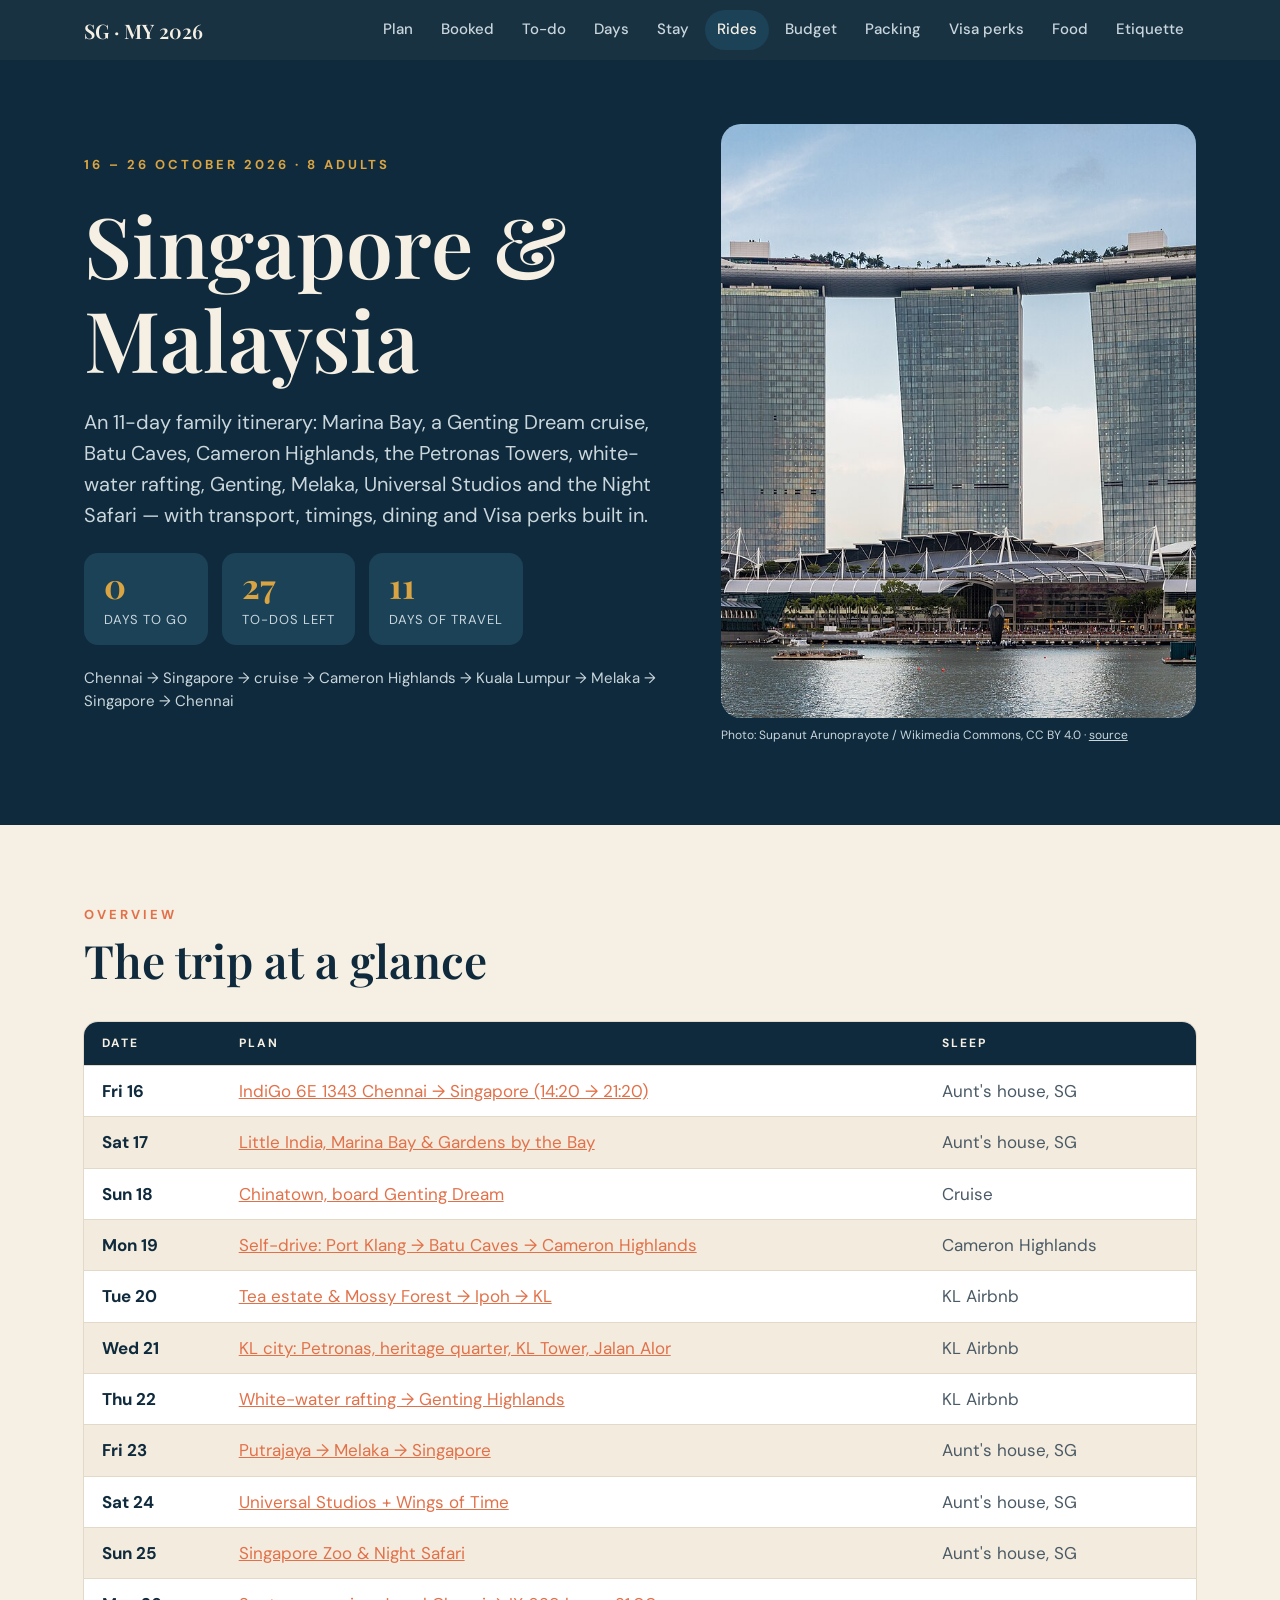
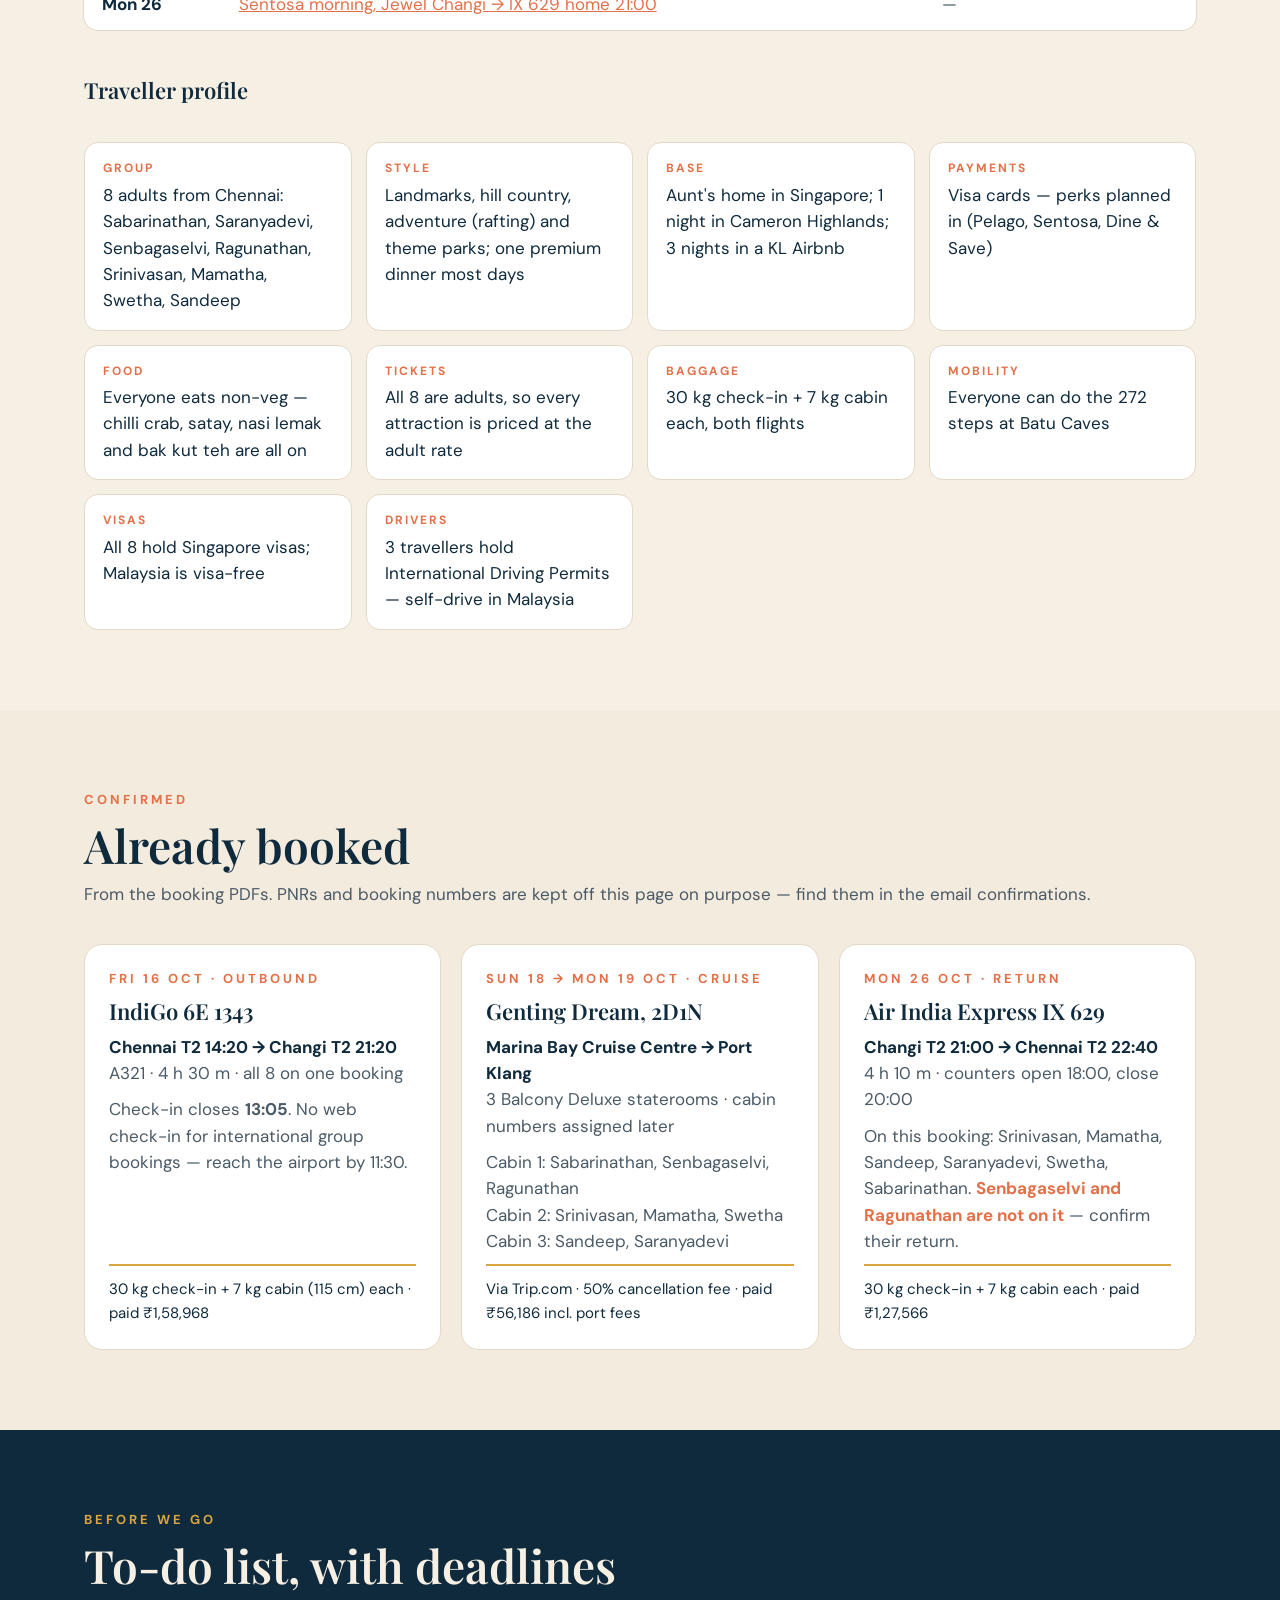
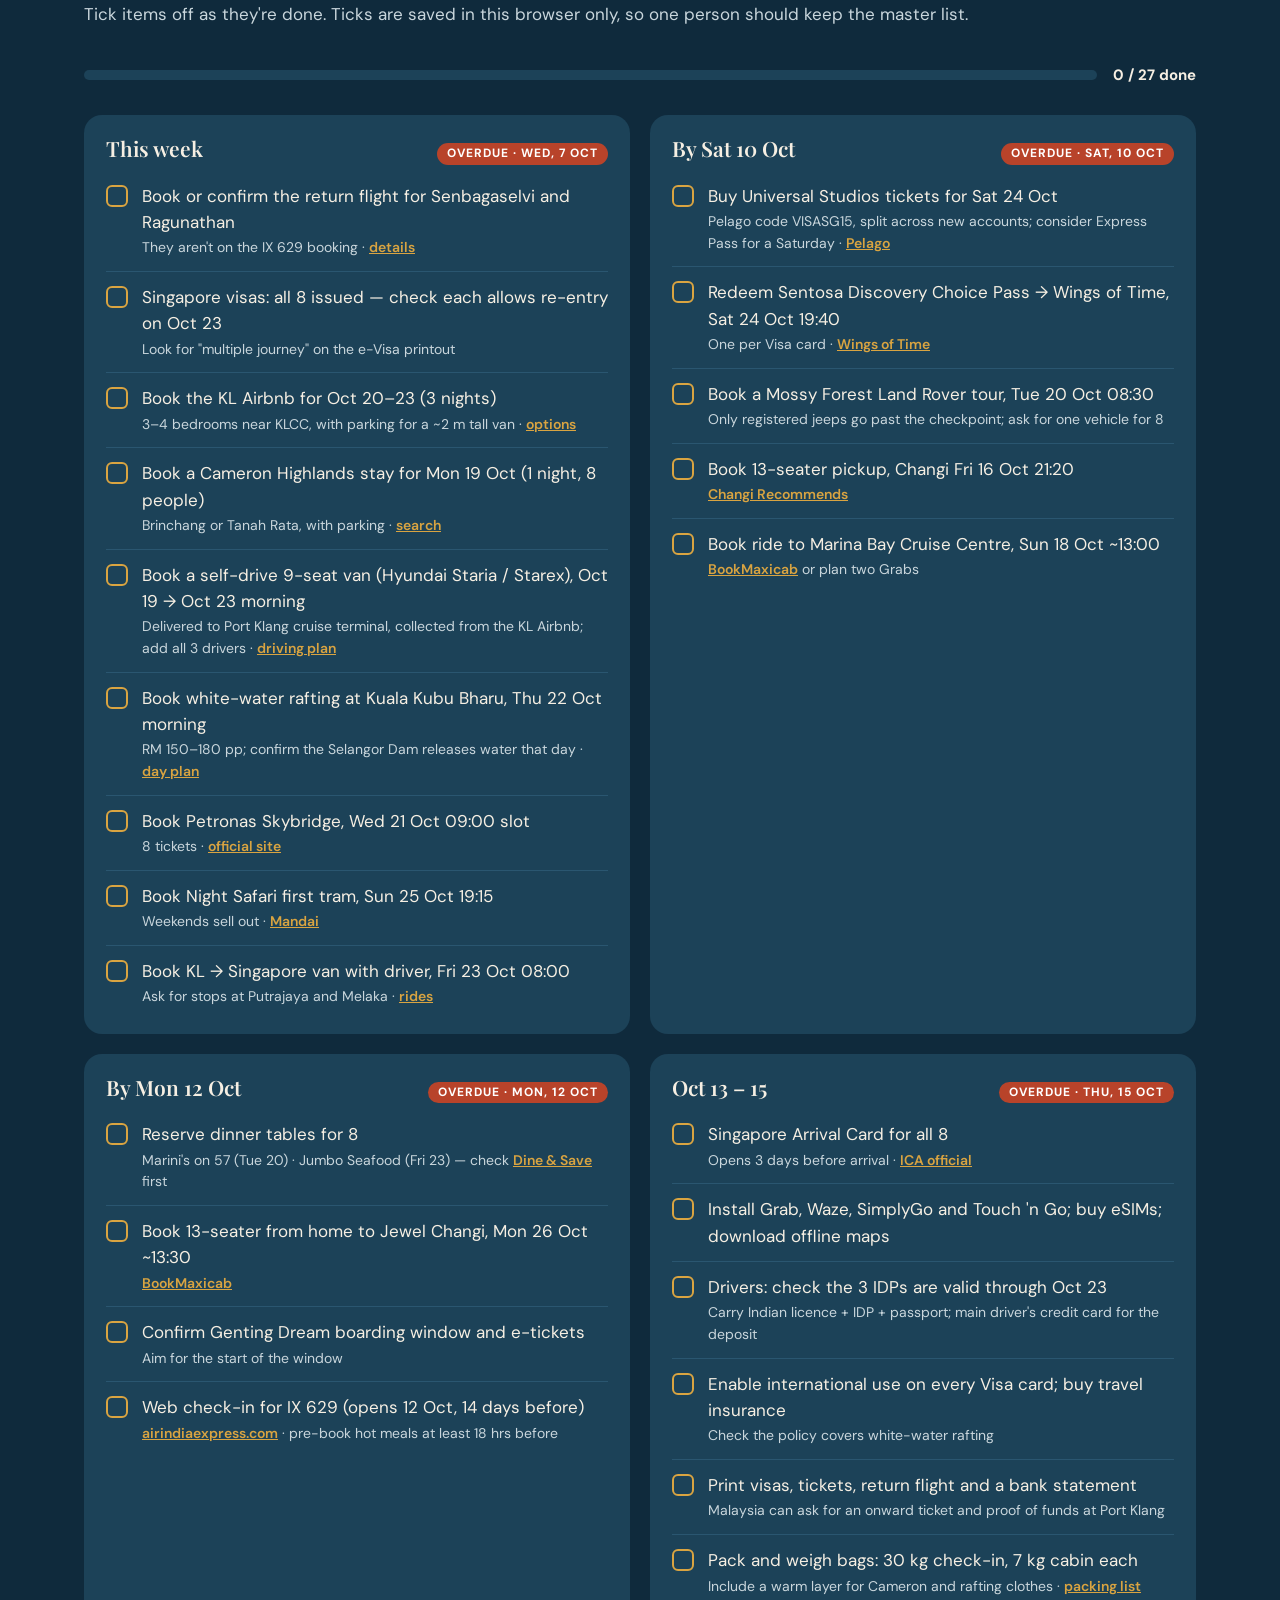
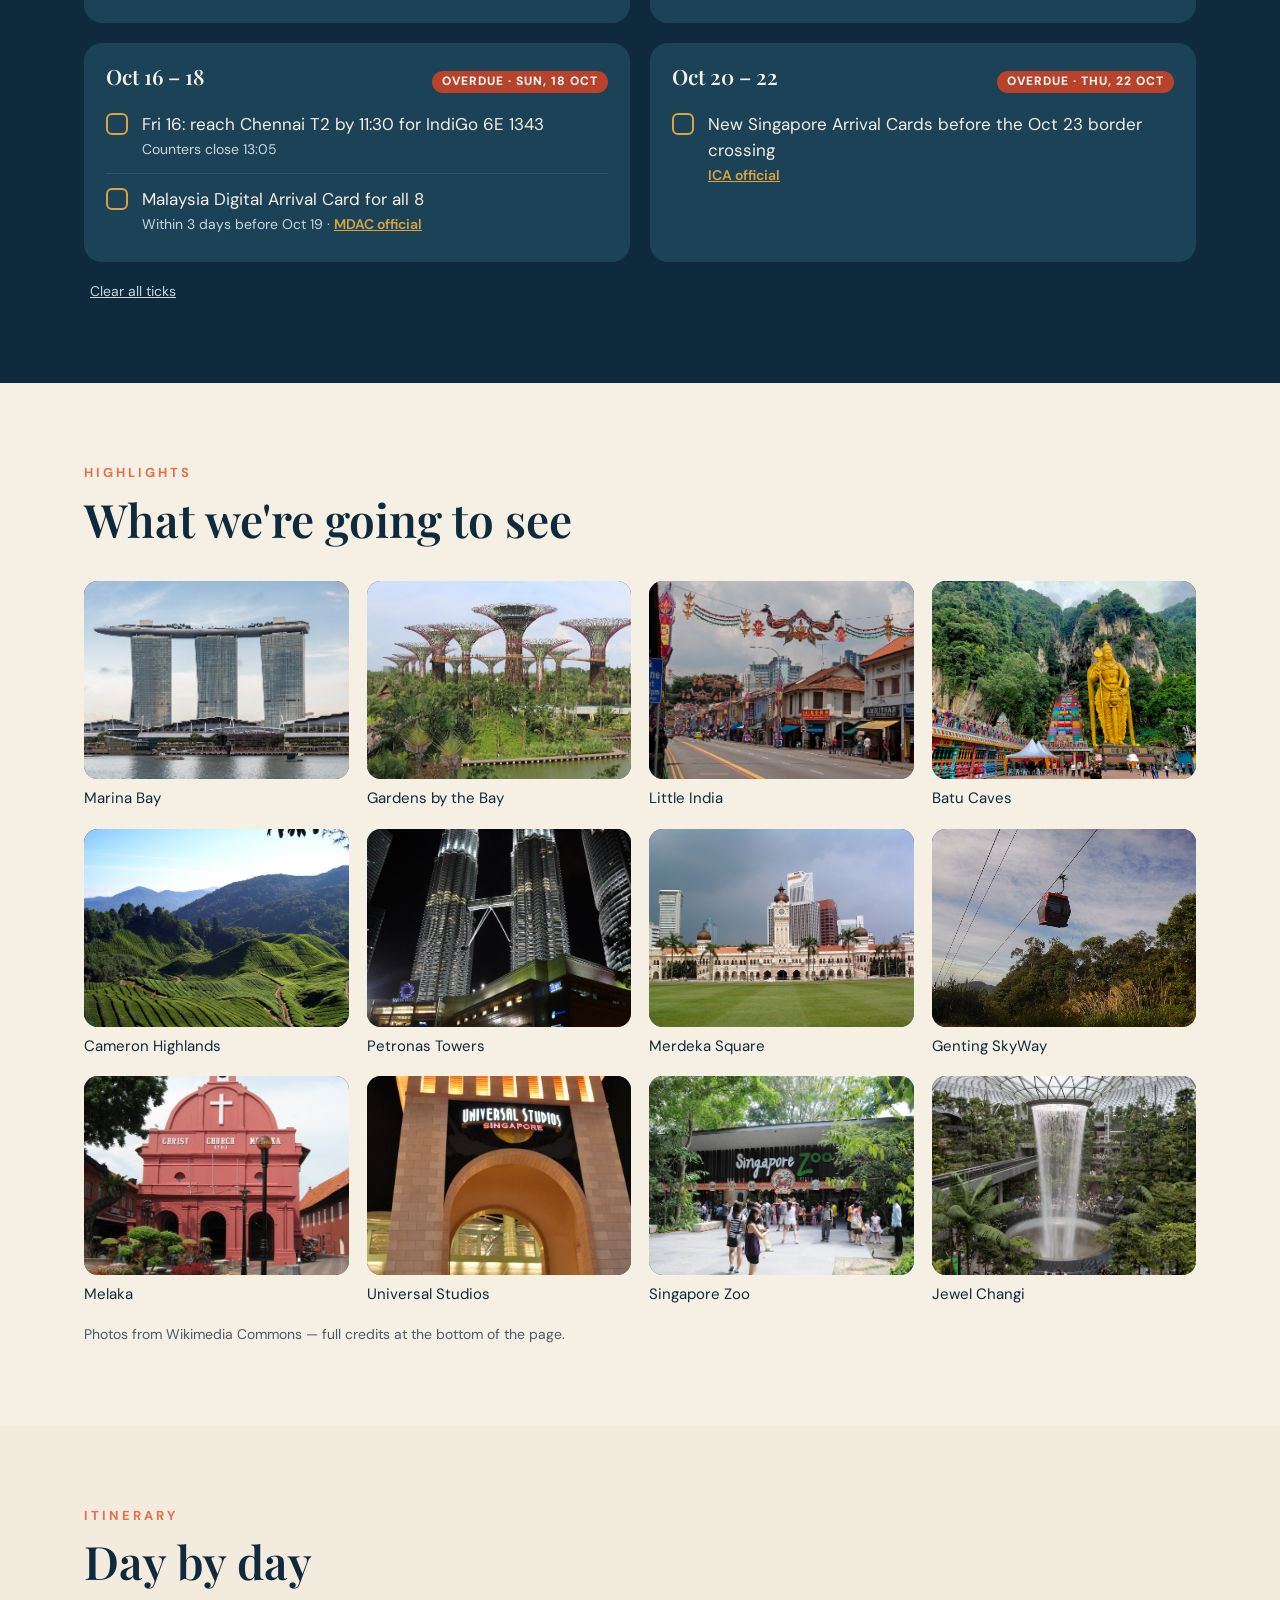
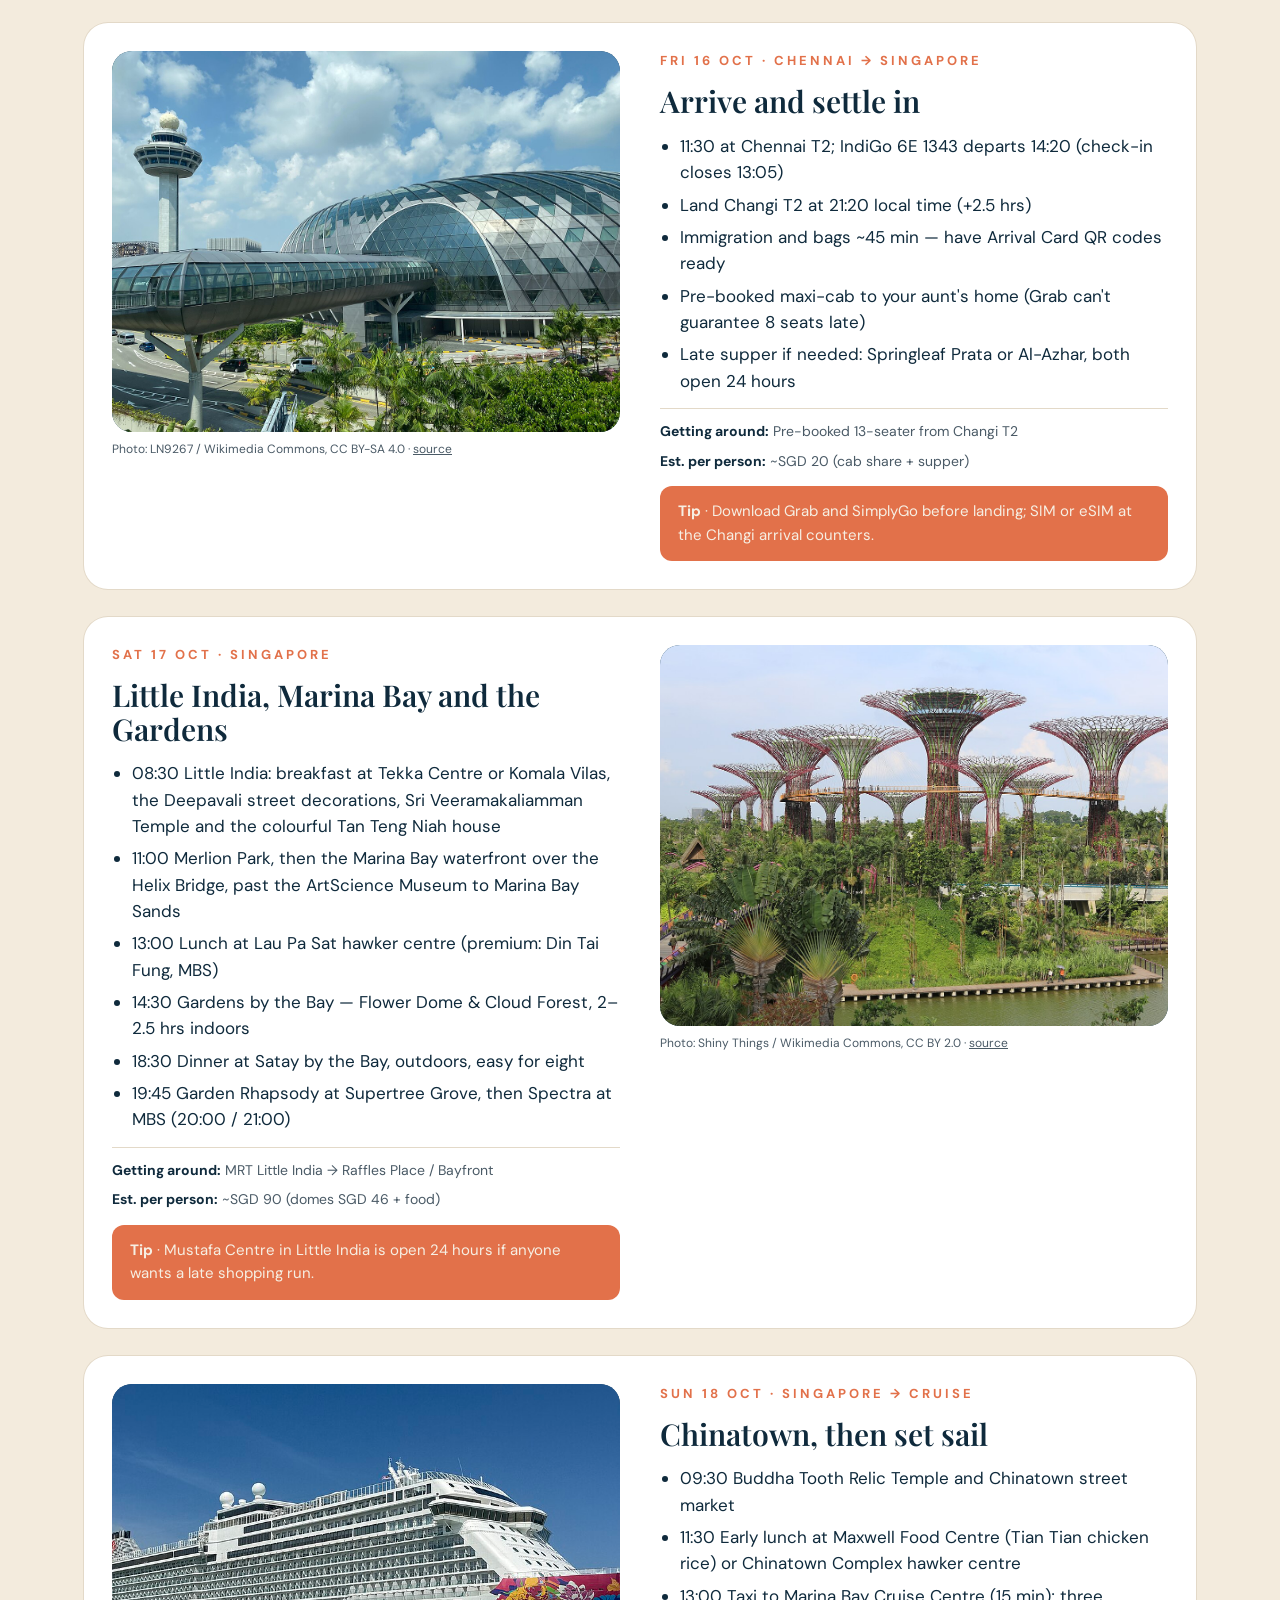
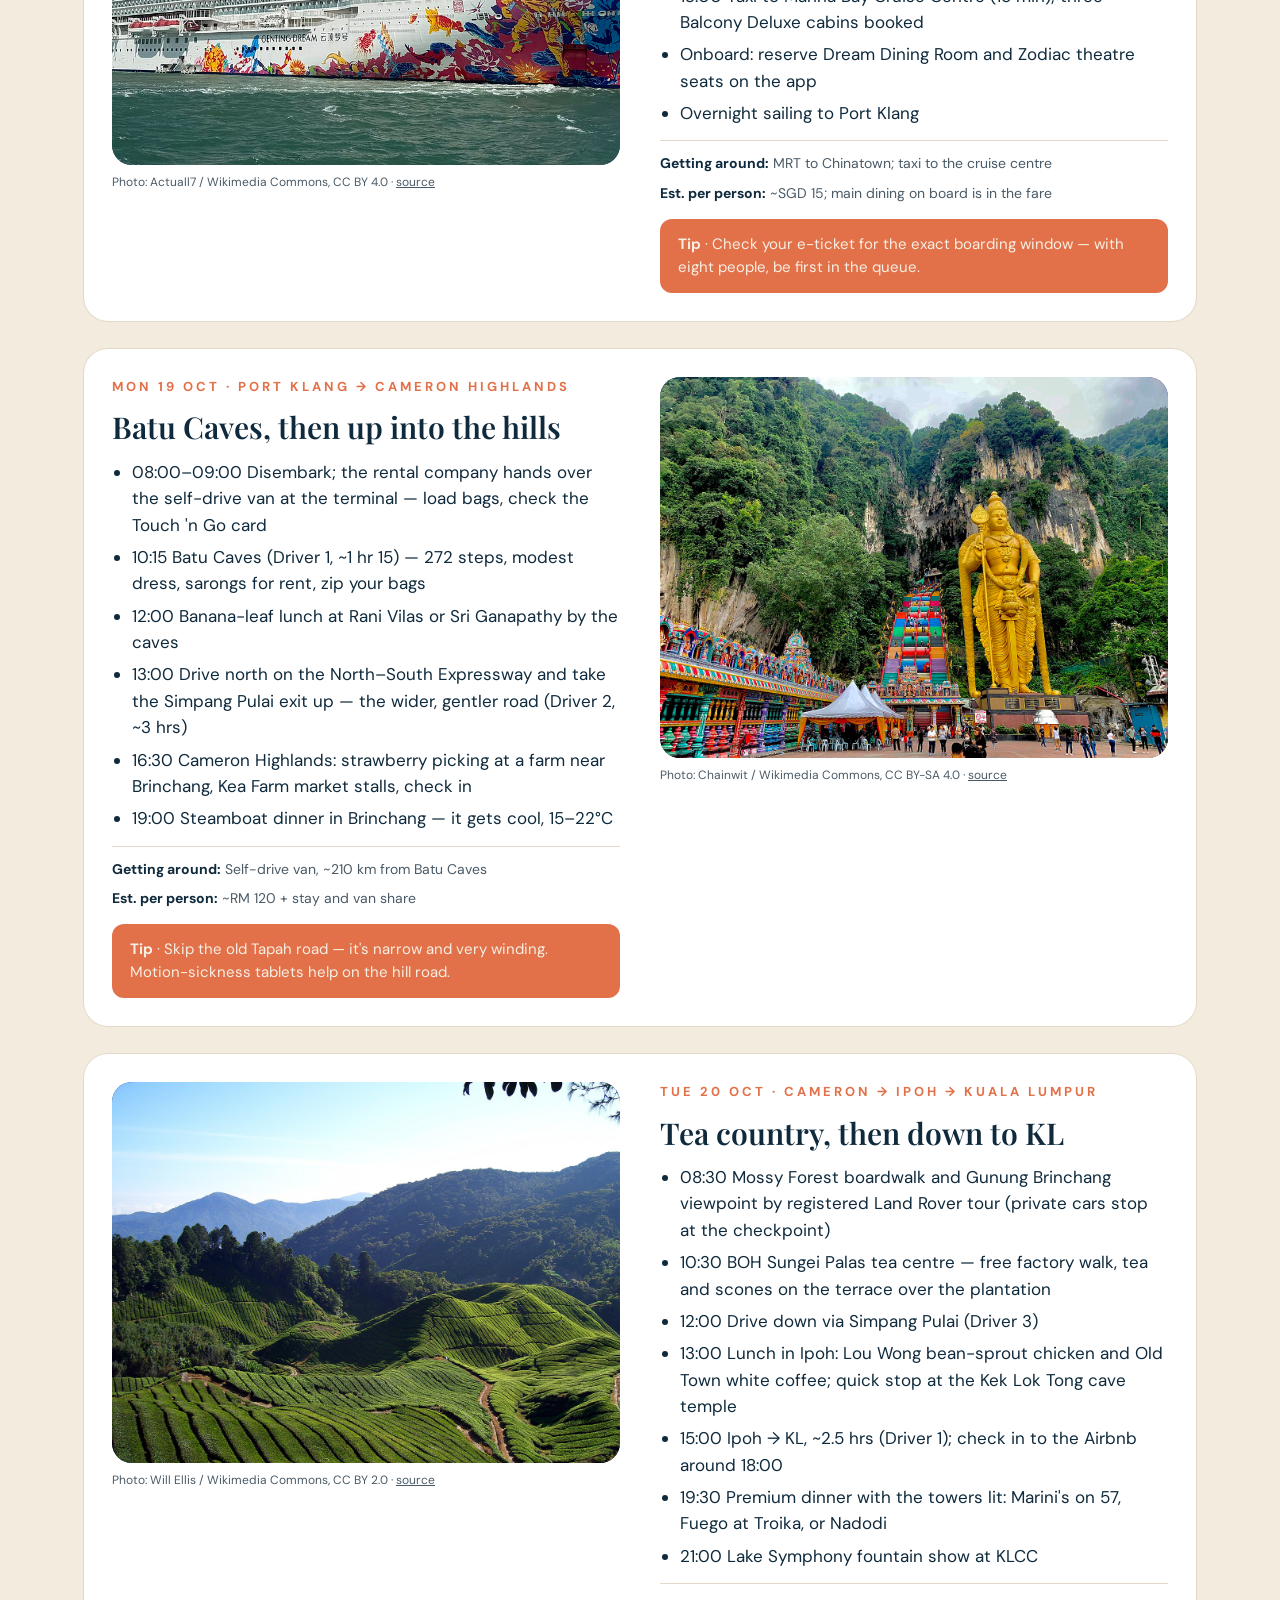
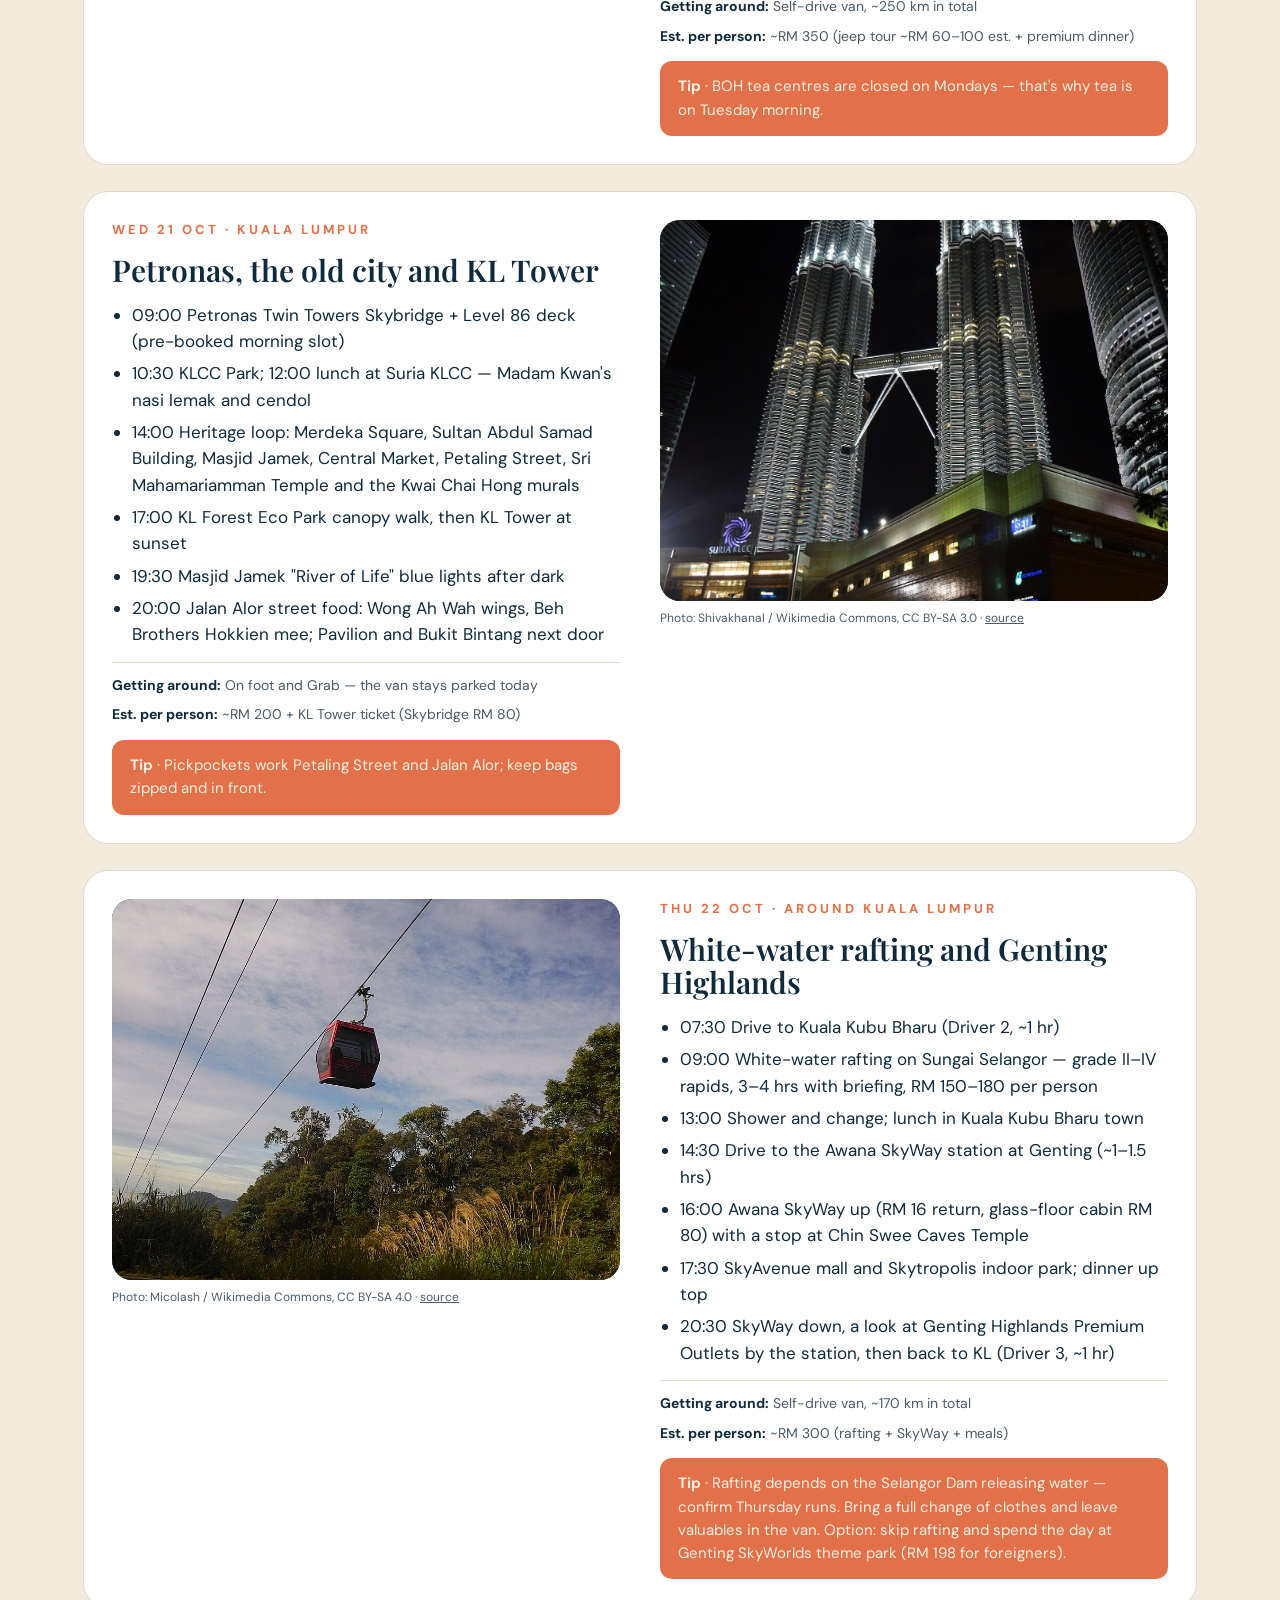
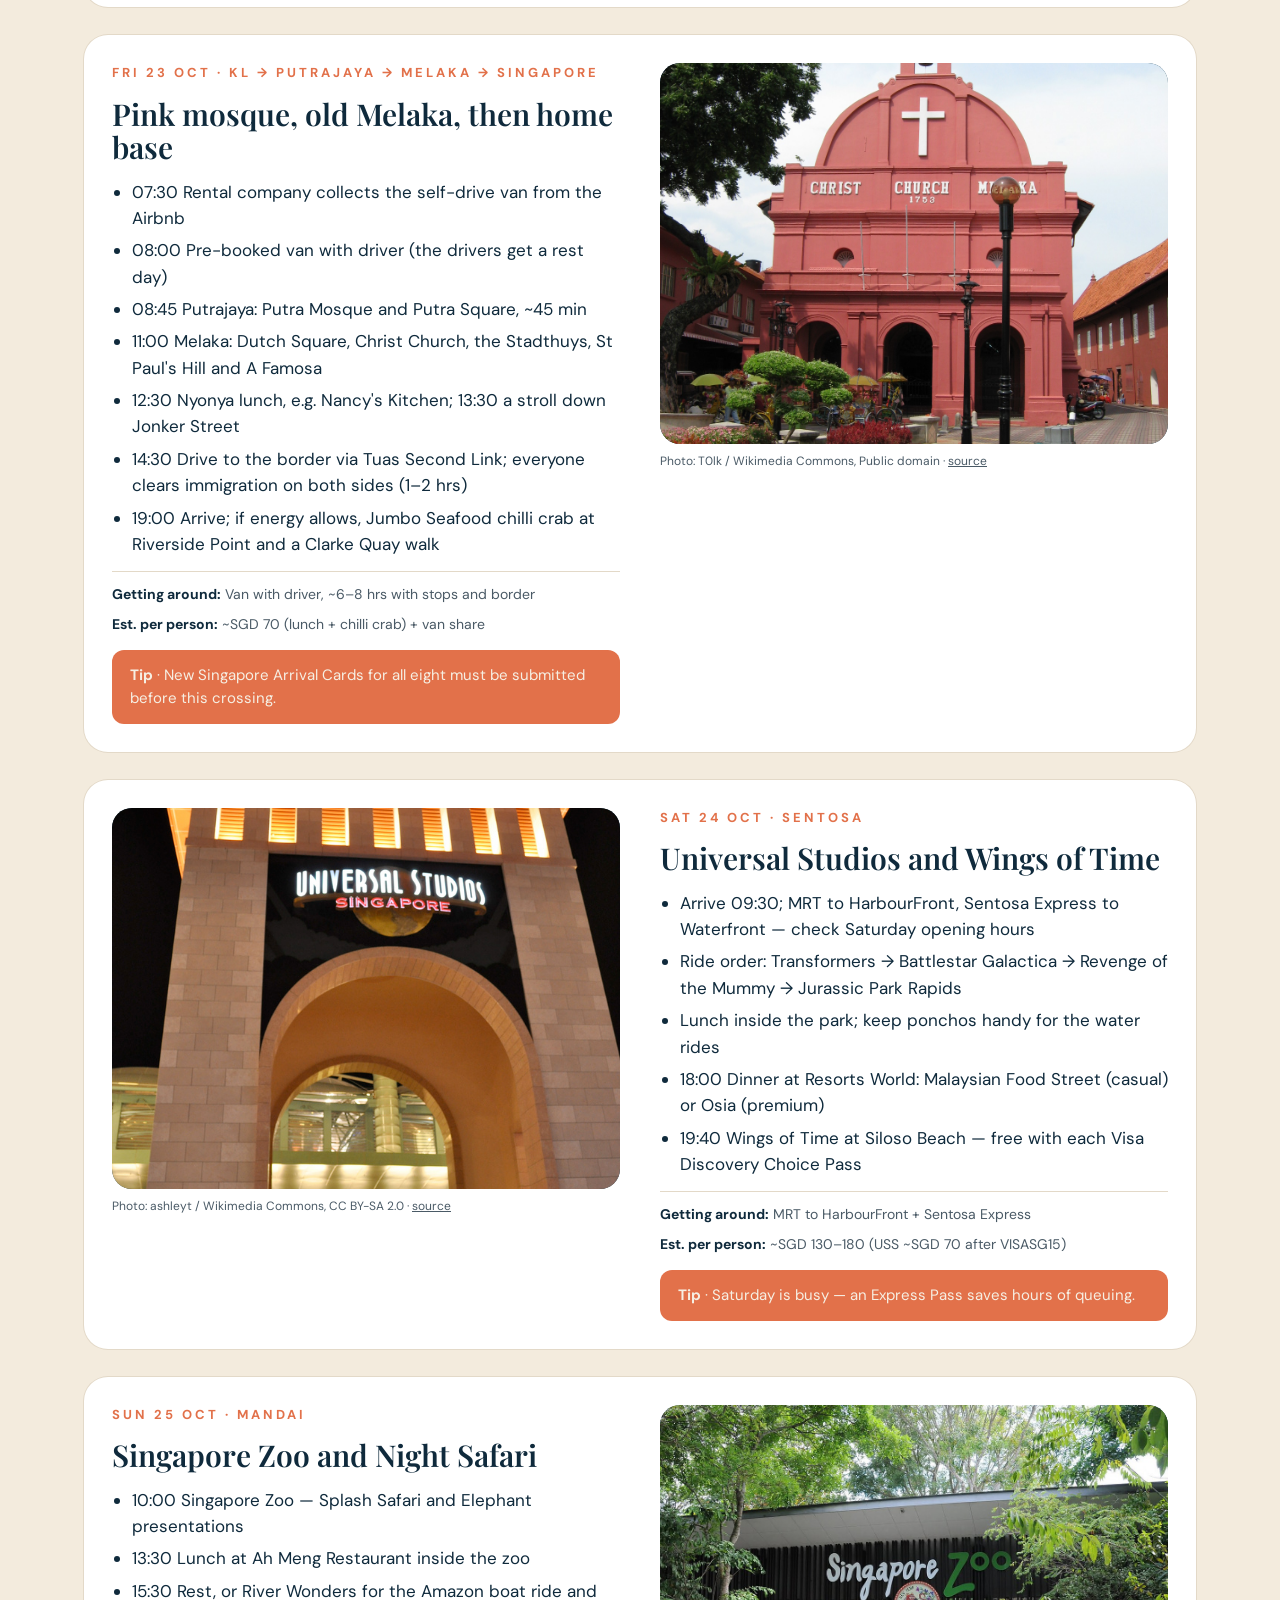
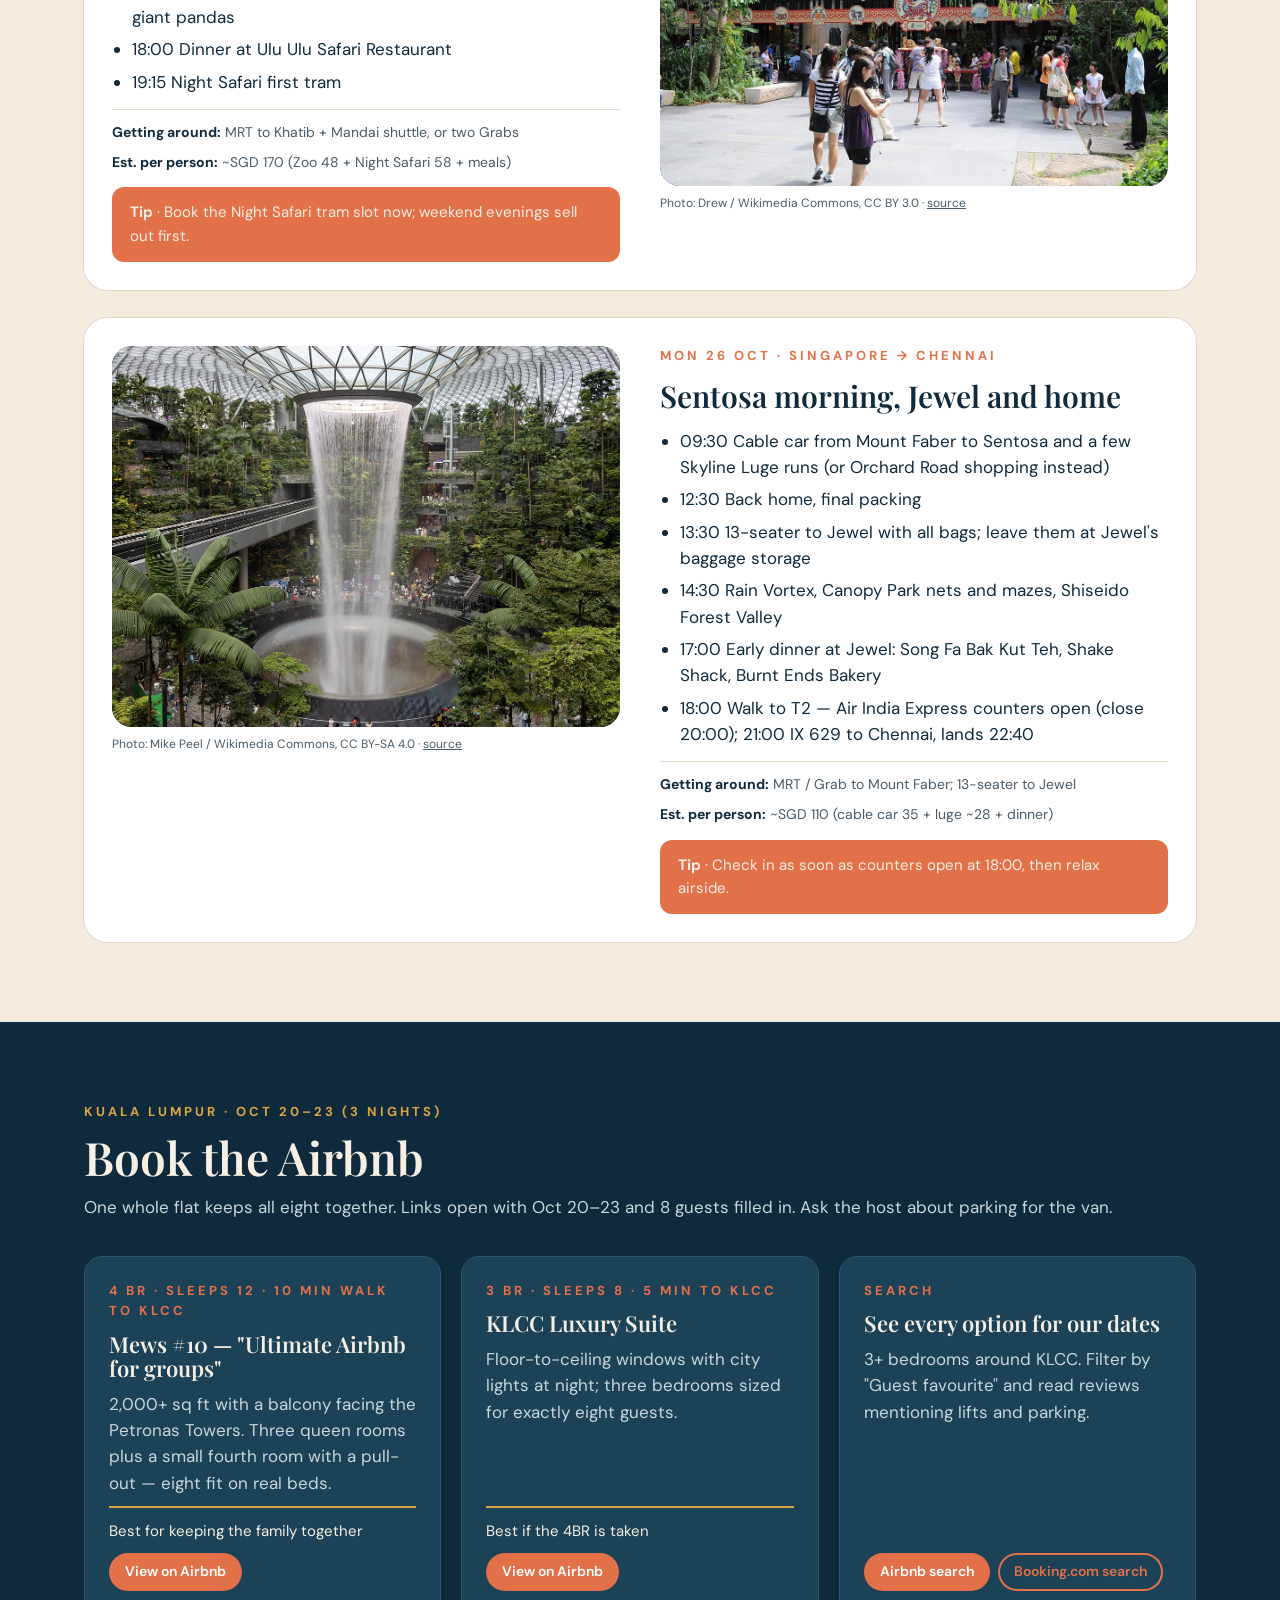
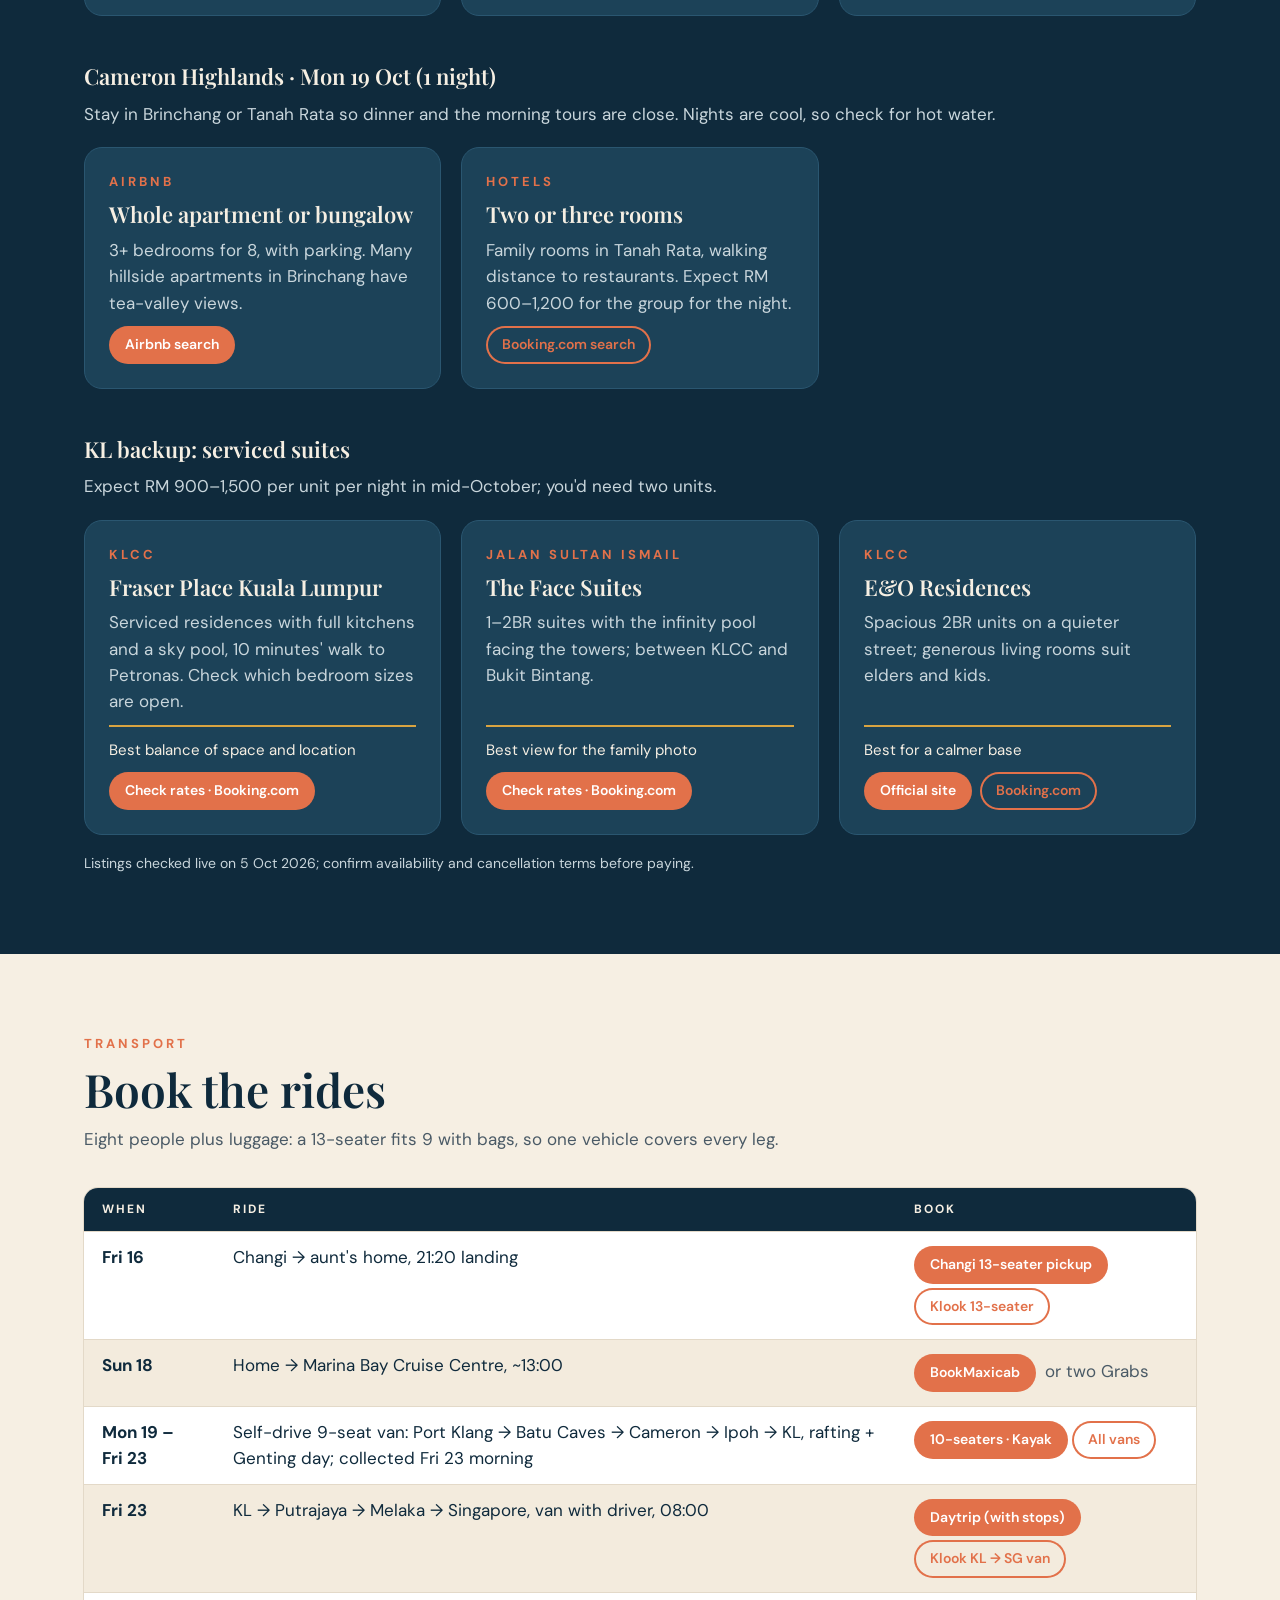
==== commit ae106eb5: "Add Cameron Highlands, rafting, Genting and Melaka to the plan Malaysia now runs Oct 19-23: Batu Cav" ====
--- a/index.html
+++ b/index.html
@@ -1,6 +1,6 @@
 <!DOCTYPE html><html lang="en"><head><meta charset="utf-8"><meta name="viewport" content="width=device-width,initial-scale=1">
 <title>Singapore & Malaysia Family Trip — Oct 16–26, 2026</title>
-<meta name="description" content="11-day family itinerary for 8 travellers: Singapore, a Genting Dream cruise and Kuala Lumpur, 16–26 October 2026.">
+<meta name="description" content="11-day family itinerary for 8 travellers: Singapore, a Genting Dream cruise, Cameron Highlands, Kuala Lumpur, Genting and Melaka, 16–26 October 2026.">
 <link rel="stylesheet" href="https://fonts.googleapis.com/css2?family=Playfair+Display:wght@500;600;700&family=DM+Sans:wght@400;500;600;700&display=swap">
 <style>
 :root{--dark:#0F2A3C;--light:#F6EFE3;--coral:#E2714A;--gold:#D9A441;--mute:#4A5A66;--pale:#C9D6DC;--panel:#1C4258;--line:#E3D9C8;--stripe:#F3EBDD;--green:#3E8E6A}
@@ -167,9 +167,9 @@
 <div class="txt">
 <p class="eyebrow gold">16 – 26 October 2026 · 8 adults</p>
 <h1>Singapore &amp;<br>Malaysia</h1>
-<p class="lead">An 11-day family itinerary: Marina Bay, a Genting Dream cruise, Batu Caves, the Petronas Towers, Universal Studios and Sentosa — with transport, timings, dining and Visa perks built in.</p>
+<p class="lead">An 11-day family itinerary: Marina Bay, a Genting Dream cruise, Batu Caves, Cameron Highlands, the Petronas Towers, white-water rafting, Genting, Melaka, Universal Studios and the Night Safari — with transport, timings, dining and Visa perks built in.</p>
 <div class="count"><div><b id="cd-days">—</b><span>days to go</span></div><div><b id="cd-todo">—</b><span>to-dos left</span></div><div><b>11</b><span>days of travel</span></div></div>
-<p class="route">Chennai → Singapore → cruise → Kuala Lumpur → Singapore → Chennai</p>
+<p class="route">Chennai → Singapore → cruise → Cameron Highlands → Kuala Lumpur → Melaka → Singapore → Chennai</p>
 </div>
 <figure><div class="ph"><span>Marina Bay Sands</span><img src="images/marina-bay-sands.jpg" alt="Marina Bay Sands" fetchpriority="high" onerror="this.remove()"></div><figcaption>Photo: Supanut Arunoprayote / Wikimedia Commons, CC BY 4.0 · <a href="https://commons.wikimedia.org/wiki/File:Marina_Bay_Sands_(I).jpg" target="_blank" rel="noopener">source</a></figcaption></figure>
 </div></section>
@@ -178,22 +178,22 @@
 <div class="head"><p class="eyebrow">Overview</p><h2>The trip at a glance</h2></div>
 <div class="table"><table><tr><th>Date</th><th>Plan</th><th>Sleep</th></tr>
 <tr><td><b>Fri 16</b></td><td><a href="#d16">IndiGo 6E 1343 Chennai → Singapore (14:20 → 21:20)</a></td><td class="mute">Aunt's house, SG</td></tr>
-<tr><td><b>Sat 17</b></td><td><a href="#d17">Marina Bay &amp; Gardens by the Bay</a></td><td class="mute">Aunt's house, SG</td></tr>
+<tr><td><b>Sat 17</b></td><td><a href="#d17">Little India, Marina Bay &amp; Gardens by the Bay</a></td><td class="mute">Aunt's house, SG</td></tr>
 <tr><td><b>Sun 18</b></td><td><a href="#d18">Chinatown, board Genting Dream</a></td><td class="mute">Cruise</td></tr>
-<tr><td><b>Mon 19</b></td><td><a href="#d19">Self-drive: Port Klang → Batu Caves → KL</a></td><td class="mute">KL Airbnb</td></tr>
-<tr><td><b>Tue 20</b></td><td><a href="#d20">Petronas Towers, KLCC &amp; Pavilion</a></td><td class="mute">KL Airbnb</td></tr>
-<tr><td><b>Wed 21</b></td><td><a href="#d21">Van with driver KL → Singapore</a></td><td class="mute">Aunt's house, SG</td></tr>
-<tr><td><b>Thu 22</b></td><td><a href="#d22">Universal Studios Singapore</a></td><td class="mute">Aunt's house, SG</td></tr>
-<tr><td><b>Fri 23</b></td><td><a href="#d23">Sentosa Island &amp; Wings of Time</a></td><td class="mute">Aunt's house, SG</td></tr>
-<tr><td><b>Sat 24</b></td><td><a href="#d24">Singapore Zoo &amp; Night Safari</a></td><td class="mute">Aunt's house, SG</td></tr>
-<tr><td><b>Sun 25</b></td><td><a href="#d25">Little India, Orchard Road, river dinner</a></td><td class="mute">Aunt's house, SG</td></tr>
-<tr><td><b>Mon 26</b></td><td><a href="#d26">Jewel Changi → IX 629 home 21:00</a></td><td class="mute">—</td></tr>
+<tr><td><b>Mon 19</b></td><td><a href="#d19">Self-drive: Port Klang → Batu Caves → Cameron Highlands</a></td><td class="mute">Cameron Highlands</td></tr>
+<tr><td><b>Tue 20</b></td><td><a href="#d20">Tea estate &amp; Mossy Forest → Ipoh → KL</a></td><td class="mute">KL Airbnb</td></tr>
+<tr><td><b>Wed 21</b></td><td><a href="#d21">KL city: Petronas, heritage quarter, KL Tower, Jalan Alor</a></td><td class="mute">KL Airbnb</td></tr>
+<tr><td><b>Thu 22</b></td><td><a href="#d22">White-water rafting → Genting Highlands</a></td><td class="mute">KL Airbnb</td></tr>
+<tr><td><b>Fri 23</b></td><td><a href="#d23">Putrajaya → Melaka → Singapore</a></td><td class="mute">Aunt's house, SG</td></tr>
+<tr><td><b>Sat 24</b></td><td><a href="#d24">Universal Studios + Wings of Time</a></td><td class="mute">Aunt's house, SG</td></tr>
+<tr><td><b>Sun 25</b></td><td><a href="#d25">Singapore Zoo &amp; Night Safari</a></td><td class="mute">Aunt's house, SG</td></tr>
+<tr><td><b>Mon 26</b></td><td><a href="#d26">Sentosa morning, Jewel Changi → IX 629 home 21:00</a></td><td class="mute">—</td></tr>
 </table></div>
 <h3 class="sub" id="profile">Traveller profile</h3>
 <div class="profile">
 <div class="pf"><b>Group</b>8 adults from Chennai: Sabarinathan, Saranyadevi, Senbagaselvi, Ragunathan, Srinivasan, Mamatha, Swetha, Sandeep</div>
-<div class="pf"><b>Style</b>Landmarks + theme parks, relaxed mornings, one premium dinner most days</div>
-<div class="pf"><b>Base</b>Aunt's home in Singapore; one Airbnb in KL</div>
+<div class="pf"><b>Style</b>Landmarks, hill country, adventure (rafting) and theme parks; one premium dinner most days</div>
+<div class="pf"><b>Base</b>Aunt's home in Singapore; 1 night in Cameron Highlands; 3 nights in a KL Airbnb</div>
 <div class="pf"><b>Payments</b>Visa cards — perks planned in (Pelago, Sentosa, Dine &amp; Save)</div>
 <div class="pf"><b>Food</b>Everyone eats non-veg — chilli crab, satay, nasi lemak and bak kut teh are all on</div>
 <div class="pf"><b>Tickets</b>All 8 are adults, so every attraction is priced at the adult rate</div>
@@ -219,36 +219,39 @@
 <div class="groups">
 
 <div class="group" data-due="2026-10-07"><h3>This week <span class="due"></span></h3><ul class="todo">
-<li><label><input type="checkbox" data-id="sgvisa"><span class="t"><span>Singapore visas: all 8 issued — check each allows re-entry on Oct 21</span><small>Look for "multiple journey" on the e-Visa printout</small></span></label></li>
 <li><label><input type="checkbox" data-id="return2"><span class="t"><span>Book or confirm the return flight for Senbagaselvi and Ragunathan</span><small>They aren't on the IX 629 booking · <a href="#booked">details</a></small></span></label></li>
-<li><label><input type="checkbox" data-id="airbnb"><span class="t"><span>Book the Airbnb in KL for Oct 19–21</span><small>3–4 bedrooms near KLCC, with parking for a ~2 m tall van · <a href="#stay">options</a></small></span></label></li>
-<li><label><input type="checkbox" data-id="skybridge"><span class="t"><span>Book Petronas Skybridge, Tue 20 Oct 09:00 slot</span><small>8 tickets · <a href="https://www.petronastwintowers.com.my/" target="_blank" rel="noopener">official site</a></small></span></label></li>
-<li><label><input type="checkbox" data-id="safari"><span class="t"><span>Book Night Safari first tram, Sat 24 Oct 19:15</span><small>Saturdays sell out · <a href="https://www.mandai.com/en/night-safari.html" target="_blank" rel="noopener">Mandai</a></small></span></label></li>
-<li><label><input type="checkbox" data-id="klvan"><span class="t"><span>Book a self-drive 9-seat van (Hyundai Staria / Starex), Oct 19 → Oct 21 morning</span><small>Delivered to Port Klang cruise terminal, collected from the Airbnb; add all 3 drivers · <a href="#drive">driving plan</a></small></span></label></li>
-<li><label><input type="checkbox" data-id="klsg"><span class="t"><span>Book KL → Singapore van with driver, Wed 21 Oct 08:00</span><small><a href="#rides">rides</a></small></span></label></li>
+<li><label><input type="checkbox" data-id="sgvisa"><span class="t"><span>Singapore visas: all 8 issued — check each allows re-entry on Oct 23</span><small>Look for "multiple journey" on the e-Visa printout</small></span></label></li>
+<li><label><input type="checkbox" data-id="airbnb"><span class="t"><span>Book the KL Airbnb for Oct 20–23 (3 nights)</span><small>3–4 bedrooms near KLCC, with parking for a ~2 m tall van · <a href="#stay">options</a></small></span></label></li>
+<li><label><input type="checkbox" data-id="cameron"><span class="t"><span>Book a Cameron Highlands stay for Mon 19 Oct (1 night, 8 people)</span><small>Brinchang or Tanah Rata, with parking · <a href="#stay">search</a></small></span></label></li>
+<li><label><input type="checkbox" data-id="klvan"><span class="t"><span>Book a self-drive 9-seat van (Hyundai Staria / Starex), Oct 19 → Oct 23 morning</span><small>Delivered to Port Klang cruise terminal, collected from the KL Airbnb; add all 3 drivers · <a href="#drive">driving plan</a></small></span></label></li>
+<li><label><input type="checkbox" data-id="rafting"><span class="t"><span>Book white-water rafting at Kuala Kubu Bharu, Thu 22 Oct morning</span><small>RM 150–180 pp; confirm the Selangor Dam releases water that day · <a href="#d22">day plan</a></small></span></label></li>
+<li><label><input type="checkbox" data-id="skybridge"><span class="t"><span>Book Petronas Skybridge, Wed 21 Oct 09:00 slot</span><small>8 tickets · <a href="https://www.petronastwintowers.com.my/" target="_blank" rel="noopener">official site</a></small></span></label></li>
+<li><label><input type="checkbox" data-id="safari"><span class="t"><span>Book Night Safari first tram, Sun 25 Oct 19:15</span><small>Weekends sell out · <a href="https://www.mandai.com/en/night-safari.html" target="_blank" rel="noopener">Mandai</a></small></span></label></li>
+<li><label><input type="checkbox" data-id="klsg"><span class="t"><span>Book KL → Singapore van with driver, Fri 23 Oct 08:00</span><small>Ask for stops at Putrajaya and Melaka · <a href="#rides">rides</a></small></span></label></li>
 </ul></div>
 
 <div class="group" data-due="2026-10-10"><h3>By Sat 10 Oct <span class="due"></span></h3><ul class="todo">
-<li><label><input type="checkbox" data-id="uss"><span class="t"><span>Buy Universal Studios tickets for Thu 22 Oct</span><small>Pelago code VISASG15, split across new accounts · <a href="https://pelago.com/en-SG/activity/pok40" target="_blank" rel="noopener">Pelago</a></small></span></label></li>
-<li><label><input type="checkbox" data-id="sentosa"><span class="t"><span>Redeem Sentosa Discovery Choice Pass → Wings of Time, Fri 23 Oct</span><small>One per Visa card · <a href="https://www.sentosa.com.sg/en/things-to-do/attractions/wings-of-time/" target="_blank" rel="noopener">Wings of Time</a></small></span></label></li>
+<li><label><input type="checkbox" data-id="uss"><span class="t"><span>Buy Universal Studios tickets for Sat 24 Oct</span><small>Pelago code VISASG15, split across new accounts; consider Express Pass for a Saturday · <a href="https://pelago.com/en-SG/activity/pok40" target="_blank" rel="noopener">Pelago</a></small></span></label></li>
+<li><label><input type="checkbox" data-id="sentosa"><span class="t"><span>Redeem Sentosa Discovery Choice Pass → Wings of Time, Sat 24 Oct 19:40</span><small>One per Visa card · <a href="https://www.sentosa.com.sg/en/things-to-do/attractions/wings-of-time/" target="_blank" rel="noopener">Wings of Time</a></small></span></label></li>
+<li><label><input type="checkbox" data-id="mossy"><span class="t"><span>Book a Mossy Forest Land Rover tour, Tue 20 Oct 08:30</span><small>Only registered jeeps go past the checkpoint; ask for one vehicle for 8</small></span></label></li>
 <li><label><input type="checkbox" data-id="changi-in"><span class="t"><span>Book 13-seater pickup, Changi Fri 16 Oct 21:20</span><small><a href="https://www.changirecommends.com/deal.aspx?id=37060" target="_blank" rel="noopener">Changi Recommends</a></small></span></label></li>
 <li><label><input type="checkbox" data-id="cruise-ride"><span class="t"><span>Book ride to Marina Bay Cruise Centre, Sun 18 Oct ~13:00</span><small><a href="https://www.bookmaxicab.com/" target="_blank" rel="noopener">BookMaxicab</a> or plan two Grabs</small></span></label></li>
 </ul></div>
 
 <div class="group" data-due="2026-10-12"><h3>By Mon 12 Oct <span class="due"></span></h3><ul class="todo">
-<li><label><input type="checkbox" data-id="dinners"><span class="t"><span>Reserve dinner tables for 8</span><small>Marini's on 57 · Tanjong Beach Club · Candlenut · Jumbo — check <a href="https://dineandsave.visa.com/listing/" target="_blank" rel="noopener">Dine &amp; Save</a> first</small></span></label></li>
-<li><label><input type="checkbox" data-id="changi-out"><span class="t"><span>Book 13-seater drop-off to Changi, Mon 26 Oct ~13:30</span><small><a href="https://www.bookmaxicab.com/" target="_blank" rel="noopener">BookMaxicab</a></small></span></label></li>
+<li><label><input type="checkbox" data-id="dinners"><span class="t"><span>Reserve dinner tables for 8</span><small>Marini's on 57 (Tue 20) · Jumbo Seafood (Fri 23) — check <a href="https://dineandsave.visa.com/listing/" target="_blank" rel="noopener">Dine &amp; Save</a> first</small></span></label></li>
+<li><label><input type="checkbox" data-id="changi-out"><span class="t"><span>Book 13-seater from home to Jewel Changi, Mon 26 Oct ~13:30</span><small><a href="https://www.bookmaxicab.com/" target="_blank" rel="noopener">BookMaxicab</a></small></span></label></li>
 <li><label><input type="checkbox" data-id="cruise-check"><span class="t"><span>Confirm Genting Dream boarding window and e-tickets</span><small>Aim for the start of the window</small></span></label></li>
 <li><label><input type="checkbox" data-id="flight"><span class="t"><span>Web check-in for IX 629 (opens 12 Oct, 14 days before)</span><small><a href="https://www.airindiaexpress.com/" target="_blank" rel="noopener">airindiaexpress.com</a> · pre-book hot meals at least 18 hrs before</small></span></label></li>
 </ul></div>
 
 <div class="group" data-due="2026-10-15"><h3>Oct 13 – 15 <span class="due"></span></h3><ul class="todo">
 <li><label><input type="checkbox" data-id="sgac1"><span class="t"><span>Singapore Arrival Card for all 8</span><small>Opens 3 days before arrival · <a href="https://eservices.ica.gov.sg/arrivalcard" target="_blank" rel="noopener">ICA official</a></small></span></label></li>
-<li><label><input type="checkbox" data-id="apps"><span class="t"><span>Install Grab, SimplyGo and Touch 'n Go; buy eSIMs; download offline maps</span></span></label></li>
-<li><label><input type="checkbox" data-id="idp"><span class="t"><span>Drivers: check the 3 IDPs are valid through Oct 21</span><small>Carry Indian licence + IDP + passport; main driver's credit card for the deposit</small></span></label></li>
-<li><label><input type="checkbox" data-id="bank"><span class="t"><span>Enable international use on every Visa card; buy travel insurance</span></span></label></li>
+<li><label><input type="checkbox" data-id="apps"><span class="t"><span>Install Grab, Waze, SimplyGo and Touch 'n Go; buy eSIMs; download offline maps</span></span></label></li>
+<li><label><input type="checkbox" data-id="idp"><span class="t"><span>Drivers: check the 3 IDPs are valid through Oct 23</span><small>Carry Indian licence + IDP + passport; main driver's credit card for the deposit</small></span></label></li>
+<li><label><input type="checkbox" data-id="bank"><span class="t"><span>Enable international use on every Visa card; buy travel insurance</span><small>Check the policy covers white-water rafting</small></span></label></li>
 <li><label><input type="checkbox" data-id="docs"><span class="t"><span>Print visas, tickets, return flight and a bank statement</span><small>Malaysia can ask for an onward ticket and proof of funds at Port Klang</small></span></label></li>
-<li><label><input type="checkbox" data-id="pack"><span class="t"><span>Pack and weigh bags: 30 kg check-in, 7 kg cabin each</span><small><a href="#packing">packing list</a></small></span></label></li>
+<li><label><input type="checkbox" data-id="pack"><span class="t"><span>Pack and weigh bags: 30 kg check-in, 7 kg cabin each</span><small>Include a warm layer for Cameron and rafting clothes · <a href="#packing">packing list</a></small></span></label></li>
 </ul></div>
 
 <div class="group" data-due="2026-10-18"><h3>Oct 16 – 18 <span class="due"></span></h3><ul class="todo">
@@ -256,8 +259,8 @@
 <li><label><input type="checkbox" data-id="mdac"><span class="t"><span>Malaysia Digital Arrival Card for all 8</span><small>Within 3 days before Oct 19 · <a href="https://imigresen-online.imi.gov.my/mdac/main" target="_blank" rel="noopener">MDAC official</a></small></span></label></li>
 </ul></div>
 
-<div class="group" data-due="2026-10-20"><h3>Oct 18 – 20 <span class="due"></span></h3><ul class="todo">
-<li><label><input type="checkbox" data-id="sgac2"><span class="t"><span>New Singapore Arrival Cards before the Oct 21 border crossing</span><small><a href="https://eservices.ica.gov.sg/arrivalcard" target="_blank" rel="noopener">ICA official</a></small></span></label></li>
+<div class="group" data-due="2026-10-22"><h3>Oct 20 – 22 <span class="due"></span></h3><ul class="todo">
+<li><label><input type="checkbox" data-id="sgac2"><span class="t"><span>New Singapore Arrival Cards before the Oct 23 border crossing</span><small><a href="https://eservices.ica.gov.sg/arrivalcard" target="_blank" rel="noopener">ICA official</a></small></span></label></li>
 </ul></div>
 
 </div>
@@ -268,15 +271,19 @@
 <div class="head"><p class="eyebrow">Highlights</p><h2>What we're going to see</h2></div>
 <div class="gallery">
 <figure><div class="ph"><span>Marina Bay</span><img src="images/marina-bay-sands.jpg" alt="Marina Bay Sands" loading="lazy" onerror="this.remove()"></div><figcaption>Marina Bay</figcaption></figure>
-<figure><div class="ph"><span>Gardens by the Bay</span><img src="images/gardens-by-the-bay.jpg" alt="Supertree Grove at Gardens by the Bay" loading="lazy" onerror="this.remove()"></div><figcaption>Gardens by the Bay</figcaption></figure>
-<figure><div class="ph"><span>Batu Caves</span><img src="images/batu-caves.jpg" alt="Batu Caves stairs and Murugan statue" loading="lazy" onerror="this.remove()"></div><figcaption>Batu Caves</figcaption></figure>
+<figure><div class="ph"><span>Gardens by the Bay</span><img src="images/gardens-by-the-bay.jpg" alt="Supertree Grove" loading="lazy" onerror="this.remove()"></div><figcaption>Gardens by the Bay</figcaption></figure>
+<figure><div class="ph"><span>Little India</span><img src="images/little-india.jpg" alt="Little India street with festive lights" loading="lazy" onerror="this.remove()"></div><figcaption>Little India</figcaption></figure>
+<figure><div class="ph"><span>Batu Caves</span><img src="images/batu-caves.jpg" alt="Batu Caves stairs" loading="lazy" onerror="this.remove()"></div><figcaption>Batu Caves</figcaption></figure>
+<figure><div class="ph"><span>Cameron Highlands</span><img src="images/cameron-highlands.jpg" alt="Tea fields in Cameron Highlands" loading="lazy" onerror="this.remove()"></div><figcaption>Cameron Highlands</figcaption></figure>
 <figure><div class="ph"><span>Petronas Towers</span><img src="images/petronas-towers.jpg" alt="Petronas Twin Towers at night" loading="lazy" onerror="this.remove()"></div><figcaption>Petronas Towers</figcaption></figure>
+<figure><div class="ph"><span>Merdeka Square</span><img src="images/kl-heritage.jpg" alt="Sultan Abdul Samad Building" loading="lazy" onerror="this.remove()"></div><figcaption>Merdeka Square</figcaption></figure>
+<figure><div class="ph"><span>Genting SkyWay</span><img src="images/awana-skyway.jpg" alt="Awana SkyWay gondola" loading="lazy" onerror="this.remove()"></div><figcaption>Genting SkyWay</figcaption></figure>
+<figure><div class="ph"><span>Melaka</span><img src="images/melaka.jpg" alt="Christ Church, Melaka" loading="lazy" onerror="this.remove()"></div><figcaption>Melaka</figcaption></figure>
 <figure><div class="ph"><span>Universal Studios</span><img src="images/universal-studios.jpg" alt="Universal Studios Singapore gate" loading="lazy" onerror="this.remove()"></div><figcaption>Universal Studios</figcaption></figure>
-<figure><div class="ph"><span>Sentosa</span><img src="images/sentosa.jpg" alt="Sentosa Island from the air" loading="lazy" onerror="this.remove()"></div><figcaption>Sentosa</figcaption></figure>
 <figure><div class="ph"><span>Singapore Zoo</span><img src="images/singapore-zoo.jpg" alt="Singapore Zoo entrance" loading="lazy" onerror="this.remove()"></div><figcaption>Singapore Zoo</figcaption></figure>
 <figure><div class="ph"><span>Jewel Changi</span><img src="images/jewel-changi.jpg" alt="Rain Vortex at Jewel Changi" loading="lazy" onerror="this.remove()"></div><figcaption>Jewel Changi</figcaption></figure>
 </div>
-<p class="note">Photos: Wikipedia / Wikimedia Commons, Creative Commons licences.</p>
+<p class="note">Photos from Wikimedia Commons — full credits at the bottom of the page.</p>
 </div></section>
 
 <section id="days" style="background:var(--stripe)"><div class="wrap">
@@ -290,81 +297,87 @@
 <div class="tip"><b>Tip</b> · Download Grab and SimplyGo before landing; SIM or eSIM at the Changi arrival counters.</div></div></article>
 
 <article class="day" id="d17"><figure><div class="ph"><span>Gardens by the Bay</span><img src="images/gardens-by-the-bay.jpg" alt="Supertree Grove at Gardens by the Bay" loading="lazy" onerror="this.remove()"></div><figcaption>Photo: Shiny Things / Wikimedia Commons, CC BY 2.0 · <a href="https://commons.wikimedia.org/wiki/File:Supertree_Grove,_Gardens_by_the_Bay,_Singapore_-_20120712-02.jpg" target="_blank" rel="noopener">source</a></figcaption></figure>
-<div class="txt"><p class="eyebrow">Sat 17 Oct · Singapore</p><h3>Marina Bay from morning to lights</h3>
-<ul><li>10:00 Merlion Park, walk the waterfront to Marina Bay Sands</li><li>12:30 Lunch at Lau Pa Sat hawker centre (premium: Din Tai Fung, MBS)</li><li>14:30 Gardens by the Bay — Flower Dome &amp; Cloud Forest, 2–2.5 hrs indoors</li><li>18:30 Dinner at Satay by the Bay, outdoors, easy for eight</li><li>19:45 Garden Rhapsody at Supertree Grove, then Spectra at MBS (20:00 / 21:00 / 22:00)</li></ul>
-<p class="meta"><span><b>Getting around:</b> MRT to Raffles Place / Bayfront</span><span><b>Est. per person:</b> ~SGD 80 (domes SGD 46 + food)</span></p>
-<div class="tip"><b>Tip</b> · Premium dinner swap: LAVO rooftop at MBS or Jumbo Seafood chilli crab at Riverfront.</div></div></article>
+<div class="txt"><p class="eyebrow">Sat 17 Oct · Singapore</p><h3>Little India, Marina Bay and the Gardens</h3>
+<ul><li>08:30 Little India: breakfast at Tekka Centre or Komala Vilas, the Deepavali street decorations, Sri Veeramakaliamman Temple and the colourful Tan Teng Niah house</li><li>11:00 Merlion Park, then the Marina Bay waterfront over the Helix Bridge, past the ArtScience Museum to Marina Bay Sands</li><li>13:00 Lunch at Lau Pa Sat hawker centre (premium: Din Tai Fung, MBS)</li><li>14:30 Gardens by the Bay — Flower Dome &amp; Cloud Forest, 2–2.5 hrs indoors</li><li>18:30 Dinner at Satay by the Bay, outdoors, easy for eight</li><li>19:45 Garden Rhapsody at Supertree Grove, then Spectra at MBS (20:00 / 21:00)</li></ul>
+<p class="meta"><span><b>Getting around:</b> MRT Little India → Raffles Place / Bayfront</span><span><b>Est. per person:</b> ~SGD 90 (domes SGD 46 + food)</span></p>
+<div class="tip"><b>Tip</b> · Mustafa Centre in Little India is open 24 hours if anyone wants a late shopping run.</div></div></article>
 
 <article class="day" id="d18"><figure><div class="ph"><span>Genting Dream</span><img src="images/genting-dream.jpg" alt="Genting Dream cruise ship" loading="lazy" onerror="this.remove()"></div><figcaption>Photo: Actuall7 / Wikimedia Commons, CC BY 4.0 · <a href="https://commons.wikimedia.org/wiki/File:Genting_Dream_in_Malacca,_Malaysia,_2025_(cropped).jpg" target="_blank" rel="noopener">source</a></figcaption></figure>
 <div class="txt"><p class="eyebrow">Sun 18 Oct · Singapore → cruise</p><h3>Chinatown, then set sail</h3>
-<ul><li>09:30 Buddha Tooth Relic Temple and Chinatown street market</li><li>11:30 Early lunch at Maxwell Food Centre — Tian Tian chicken rice</li><li>13:00 Taxi to Marina Bay Cruise Centre (15 min); three Balcony Deluxe cabins booked</li><li>Onboard: reserve Dream Dining Room and Zodiac theatre seats on the app</li><li>Overnight sailing to Port Klang</li></ul>
+<ul><li>09:30 Buddha Tooth Relic Temple and Chinatown street market</li><li>11:30 Early lunch at Maxwell Food Centre (Tian Tian chicken rice) or Chinatown Complex hawker centre</li><li>13:00 Taxi to Marina Bay Cruise Centre (15 min); three Balcony Deluxe cabins booked</li><li>Onboard: reserve Dream Dining Room and Zodiac theatre seats on the app</li><li>Overnight sailing to Port Klang</li></ul>
 <p class="meta"><span><b>Getting around:</b> MRT to Chinatown; taxi to the cruise centre</span><span><b>Est. per person:</b> ~SGD 15; main dining on board is in the fare</span></p>
 <div class="tip"><b>Tip</b> · Check your e-ticket for the exact boarding window — with eight people, be first in the queue.</div></div></article>
 
 <article class="day" id="d19"><figure><div class="ph"><span>Batu Caves</span><img src="images/batu-caves.jpg" alt="Batu Caves stairs and Murugan statue" loading="lazy" onerror="this.remove()"></div><figcaption>Photo: Chainwit / Wikimedia Commons, CC BY-SA 4.0 · <a href="https://commons.wikimedia.org/wiki/File:Batu_Caves_stairs_2022-05.jpg" target="_blank" rel="noopener">source</a></figcaption></figure>
-<div class="txt"><p class="eyebrow">Mon 19 Oct · Port Klang → Kuala Lumpur</p><h3>Batu Caves and Jalan Alor</h3>
-<ul><li>08:00–09:00 Disembark; the rental company hands over the self-drive van at the terminal — load bags, check the Touch 'n Go card</li><li>10:30 Batu Caves (Driver 1, ~1 hr 15 via expressway) — 272 steps, modest dress, sarongs for rent, zip your bags</li><li>12:30 Banana-leaf lunch at Rani Vilas or Sri Ganapathy by the caves</li><li>14:30 Drive to the Airbnb (Driver 2, ~30 min), park, check in, rest</li><li>18:30 Walk or Grab to Jalan Alor — skip driving and parking in Bukit Bintang at night</li><li>Jalan Alor street food: Wong Ah Wah wings, Beh Brothers Hokkien mee, fruit stalls</li></ul>
-<p class="meta"><span><b>Getting around:</b> Self-drive 9-seat van from the port, luggage aboard</span><span><b>Est. per person:</b> ~RM 70 + van share</span></p>
-<div class="tip"><b>Tip</b> · Photograph the van all round at handover, and put Batu Caves in Waze before leaving the port.</div></div></article>
-
-<article class="day" id="d20"><figure><div class="ph"><span>Petronas Towers</span><img src="images/petronas-towers.jpg" alt="Petronas Twin Towers at night" loading="lazy" onerror="this.remove()"></div><figcaption>Photo: Shivakhanal / Wikimedia Commons, CC BY-SA 3.0 · <a href="https://commons.wikimedia.org/wiki/File:Petronas_Twin_Towers,_Kuala_Lumpur.jpg" target="_blank" rel="noopener">source</a></figcaption></figure>
-<div class="txt"><p class="eyebrow">Tue 20 Oct · Kuala Lumpur</p><h3>Petronas Towers, KLCC and shopping</h3>
-<ul><li>09:00 Petronas Twin Towers Skybridge + Level 86 deck (pre-booked morning slot)</li><li>10:30 KLCC Park and the fountain lake</li><li>12:00 Lunch at Suria KLCC — Madam Kwan's nasi lemak and cendol</li><li>14:00 Pavilion KL (Din Tai Fung, Level 6) and Lot 10 Hutong food court</li><li>16:30 Optional: The View at Merdeka 118, or Central Market for souvenirs</li><li>19:30 Premium dinner with the towers lit: Marini's on 57, Fuego at Troika, or Nadodi</li><li>21:00 Lake Symphony fountain show at KLCC</li></ul>
-<p class="meta"><span><b>Getting around:</b> On foot — KLCC to Pavilion is a covered walkway; the van stays parked</span><span><b>Est. per person:</b> ~RM 400 (Skybridge RM 80 + premium dinner)</span></p>
-<div class="tip"><b>Tip</b> · Check the Dine &amp; Save listing — one of the three dinner picks may give 20% off.</div></div></article>
-
-<article class="day" id="d21"><figure><div class="ph"><span>Tuas Second Link</span><img src="images/second-link.jpg" alt="Malaysia–Singapore Second Link bridge" loading="lazy" onerror="this.remove()"></div><figcaption>Photo: Calvin Teo / Wikimedia Commons, CC BY-SA 2.5 · <a href="https://commons.wikimedia.org/wiki/File:Malaysia-Singapore_Second_Link_Linkedua.jpg" target="_blank" rel="noopener">source</a></figcaption></figure>
-<div class="txt"><p class="eyebrow">Wed 21 Oct · KL → Singapore</p><h3>The long drive south</h3>
-<ul><li>07:30 Rental company collects the self-drive van from the Airbnb</li><li>08:00 Depart KL in the pre-booked van with driver (about 4.5 hrs to the border)</li><li>Lunch stop: Yong Peng (Fook Yuen Hakka food) or a Malacca Jonker Street detour (+1.5 hrs)</li><li>Border: everyone leaves the van for immigration on both sides — allow 1–2 hrs</li><li>Ask the driver for Tuas Second Link, far quicker for vans than Woodlands</li><li>16:00–18:00 Arrive; easy dinner near your aunt's home</li></ul>
-<p class="meta"><span><b>Getting around:</b> Van with driver, ~6–7 hrs with border — the drivers get a rest day</span><span><b>Est. per person:</b> ~RM 30 lunch + van share</span></p>
+<div class="txt"><p class="eyebrow">Mon 19 Oct · Port Klang → Cameron Highlands</p><h3>Batu Caves, then up into the hills</h3>
+<ul><li>08:00–09:00 Disembark; the rental company hands over the self-drive van at the terminal — load bags, check the Touch 'n Go card</li><li>10:15 Batu Caves (Driver 1, ~1 hr 15) — 272 steps, modest dress, sarongs for rent, zip your bags</li><li>12:00 Banana-leaf lunch at Rani Vilas or Sri Ganapathy by the caves</li><li>13:00 Drive north on the North–South Expressway and take the Simpang Pulai exit up — the wider, gentler road (Driver 2, ~3 hrs)</li><li>16:30 Cameron Highlands: strawberry picking at a farm near Brinchang, Kea Farm market stalls, check in</li><li>19:00 Steamboat dinner in Brinchang — it gets cool, 15–22°C</li></ul>
+<p class="meta"><span><b>Getting around:</b> Self-drive van, ~210 km from Batu Caves</span><span><b>Est. per person:</b> ~RM 120 + stay and van share</span></p>
+<div class="tip"><b>Tip</b> · Skip the old Tapah road — it's narrow and very winding. Motion-sickness tablets help on the hill road.</div></div></article>
+
+<article class="day" id="d20"><figure><div class="ph"><span>Cameron Highlands</span><img src="images/cameron-highlands.jpg" alt="Tea fields in Cameron Highlands" loading="lazy" onerror="this.remove()"></div><figcaption>Photo: Will Ellis / Wikimedia Commons, CC BY 2.0 · <a href="https://commons.wikimedia.org/wiki/File:Tea_fields_(Will_Ellis).jpg" target="_blank" rel="noopener">source</a></figcaption></figure>
+<div class="txt"><p class="eyebrow">Tue 20 Oct · Cameron → Ipoh → Kuala Lumpur</p><h3>Tea country, then down to KL</h3>
+<ul><li>08:30 Mossy Forest boardwalk and Gunung Brinchang viewpoint by registered Land Rover tour (private cars stop at the checkpoint)</li><li>10:30 BOH Sungei Palas tea centre — free factory walk, tea and scones on the terrace over the plantation</li><li>12:00 Drive down via Simpang Pulai (Driver 3)</li><li>13:00 Lunch in Ipoh: Lou Wong bean-sprout chicken and Old Town white coffee; quick stop at the Kek Lok Tong cave temple</li><li>15:00 Ipoh → KL, ~2.5 hrs (Driver 1); check in to the Airbnb around 18:00</li><li>19:30 Premium dinner with the towers lit: Marini's on 57, Fuego at Troika, or Nadodi</li><li>21:00 Lake Symphony fountain show at KLCC</li></ul>
+<p class="meta"><span><b>Getting around:</b> Self-drive van, ~250 km in total</span><span><b>Est. per person:</b> ~RM 350 (jeep tour ~RM 60–100 est. + premium dinner)</span></p>
+<div class="tip"><b>Tip</b> · BOH tea centres are closed on Mondays — that's why tea is on Tuesday morning.</div></div></article>
+
+<article class="day" id="d21"><figure><div class="ph"><span>Petronas Towers</span><img src="images/petronas-towers.jpg" alt="Petronas Twin Towers at night" loading="lazy" onerror="this.remove()"></div><figcaption>Photo: Shivakhanal / Wikimedia Commons, CC BY-SA 3.0 · <a href="https://commons.wikimedia.org/wiki/File:Petronas_Twin_Towers,_Kuala_Lumpur.jpg" target="_blank" rel="noopener">source</a></figcaption></figure>
+<div class="txt"><p class="eyebrow">Wed 21 Oct · Kuala Lumpur</p><h3>Petronas, the old city and KL Tower</h3>
+<ul><li>09:00 Petronas Twin Towers Skybridge + Level 86 deck (pre-booked morning slot)</li><li>10:30 KLCC Park; 12:00 lunch at Suria KLCC — Madam Kwan's nasi lemak and cendol</li><li>14:00 Heritage loop: Merdeka Square, Sultan Abdul Samad Building, Masjid Jamek, Central Market, Petaling Street, Sri Mahamariamman Temple and the Kwai Chai Hong murals</li><li>17:00 KL Forest Eco Park canopy walk, then KL Tower at sunset</li><li>19:30 Masjid Jamek "River of Life" blue lights after dark</li><li>20:00 Jalan Alor street food: Wong Ah Wah wings, Beh Brothers Hokkien mee; Pavilion and Bukit Bintang next door</li></ul>
+<p class="meta"><span><b>Getting around:</b> On foot and Grab — the van stays parked today</span><span><b>Est. per person:</b> ~RM 200 + KL Tower ticket (Skybridge RM 80)</span></p>
+<div class="tip"><b>Tip</b> · Pickpockets work Petaling Street and Jalan Alor; keep bags zipped and in front.</div></div></article>
+
+<article class="day" id="d22"><figure><div class="ph"><span>Genting SkyWay</span><img src="images/awana-skyway.jpg" alt="Awana SkyWay gondola over the rainforest" loading="lazy" onerror="this.remove()"></div><figcaption>Photo: Micolash / Wikimedia Commons, CC BY-SA 4.0 · <a href="https://commons.wikimedia.org/wiki/File:Awana_Skyway_Gondola_lift.jpg" target="_blank" rel="noopener">source</a></figcaption></figure>
+<div class="txt"><p class="eyebrow">Thu 22 Oct · Around Kuala Lumpur</p><h3>White-water rafting and Genting Highlands</h3>
+<ul><li>07:30 Drive to Kuala Kubu Bharu (Driver 2, ~1 hr)</li><li>09:00 White-water rafting on Sungai Selangor — grade II–IV rapids, 3–4 hrs with briefing, RM 150–180 per person</li><li>13:00 Shower and change; lunch in Kuala Kubu Bharu town</li><li>14:30 Drive to the Awana SkyWay station at Genting (~1–1.5 hrs)</li><li>16:00 Awana SkyWay up (RM 16 return, glass-floor cabin RM 80) with a stop at Chin Swee Caves Temple</li><li>17:30 SkyAvenue mall and Skytropolis indoor park; dinner up top</li><li>20:30 SkyWay down, a look at Genting Highlands Premium Outlets by the station, then back to KL (Driver 3, ~1 hr)</li></ul>
+<p class="meta"><span><b>Getting around:</b> Self-drive van, ~170 km in total</span><span><b>Est. per person:</b> ~RM 300 (rafting + SkyWay + meals)</span></p>
+<div class="tip"><b>Tip</b> · Rafting depends on the Selangor Dam releasing water — confirm Thursday runs. Bring a full change of clothes and leave valuables in the van. Option: skip rafting and spend the day at Genting SkyWorlds theme park (RM 198 for foreigners).</div></div></article>
+
+<article class="day" id="d23"><figure><div class="ph"><span>Melaka</span><img src="images/melaka.jpg" alt="Christ Church in Melaka" loading="lazy" onerror="this.remove()"></div><figcaption>Photo: T0lk / Wikimedia Commons, Public domain · <a href="https://commons.wikimedia.org/wiki/File:Firstchurchmelaka.JPG" target="_blank" rel="noopener">source</a></figcaption></figure>
+<div class="txt"><p class="eyebrow">Fri 23 Oct · KL → Putrajaya → Melaka → Singapore</p><h3>Pink mosque, old Melaka, then home base</h3>
+<ul><li>07:30 Rental company collects the self-drive van from the Airbnb</li><li>08:00 Pre-booked van with driver (the drivers get a rest day)</li><li>08:45 Putrajaya: Putra Mosque and Putra Square, ~45 min</li><li>11:00 Melaka: Dutch Square, Christ Church, the Stadthuys, St Paul's Hill and A Famosa</li><li>12:30 Nyonya lunch, e.g. Nancy's Kitchen; 13:30 a stroll down Jonker Street</li><li>14:30 Drive to the border via Tuas Second Link; everyone clears immigration on both sides (1–2 hrs)</li><li>19:00 Arrive; if energy allows, Jumbo Seafood chilli crab at Riverside Point and a Clarke Quay walk</li></ul>
+<p class="meta"><span><b>Getting around:</b> Van with driver, ~6–8 hrs with stops and border</span><span><b>Est. per person:</b> ~SGD 70 (lunch + chilli crab) + van share</span></p>
 <div class="tip"><b>Tip</b> · New Singapore Arrival Cards for all eight must be submitted before this crossing.</div></div></article>
 
-<article class="day" id="d22"><figure><div class="ph"><span>Universal Studios Singapore</span><img src="images/universal-studios.jpg" alt="Universal Studios Singapore gate" loading="lazy" onerror="this.remove()"></div><figcaption>Photo: ashleyt / Wikimedia Commons, CC BY-SA 2.0 · <a href="https://commons.wikimedia.org/wiki/File:Universal_Studios_Singapore_Gate.jpg" target="_blank" rel="noopener">source</a></figcaption></figure>
-<div class="txt"><p class="eyebrow">Thu 22 Oct · Sentosa</p><h3>Universal Studios Singapore</h3>
-<ul><li>Weekday hours 10:00–18:00 — arrive 09:30; MRT to HarbourFront, Sentosa Express to Waterfront</li><li>Ride order: Transformers → Battlestar Galactica → Revenge of the Mummy → Jurassic Park Rapids</li><li>Lunch inside the park; keep ponchos handy for the water rides</li><li>Dinner at Resorts World: Malaysian Food Street (casual) or Osia Steak &amp; Seafood Grill (premium)</li></ul>
-<p class="meta"><span><b>Getting around:</b> MRT to HarbourFront + Sentosa Express</span><span><b>Est. per person:</b> ~SGD 120–170 (USS ~SGD 70 after VISASG15)</span></p>
-<div class="tip"><b>Tip</b> · Book on Pelago with VISASG15 across several new accounts to stack the SGD 15 caps.</div></div></article>
-
-<article class="day" id="d23"><figure><div class="ph"><span>Sentosa Island</span><img src="images/sentosa.jpg" alt="Sentosa Island from the air" loading="lazy" onerror="this.remove()"></div><figcaption>Photo: Chensiyuan / Wikimedia Commons, CC BY-SA 4.0 · <a href="https://commons.wikimedia.org/wiki/File:1_sentosa_aerial_2016.jpg" target="_blank" rel="noopener">source</a></figcaption></figure>
-<div class="txt"><p class="eyebrow">Fri 23 Oct · Sentosa</p><h3>Beaches, luge and Wings of Time</h3>
-<ul><li>10:00 Cable car from Mount Faber down to Siloso Beach</li><li>11:00 Skyline Luge and Skyride (combo tickets on Pelago)</li><li>13:00 Lunch at Coastes on the sand, or Ola Beach Club</li><li>15:00 Singapore Oceanarium — indoors for the hot hours, ~2 hrs</li><li>18:00 Dinner at Tanjong Beach Club (book) or Quayside Isle</li><li>19:40 Wings of Time — free with each Visa Discovery Choice Pass</li></ul>
-<p class="meta"><span><b>Getting around:</b> Cable car in; Sentosa Express / beach tram on the island</span><span><b>Est. per person:</b> ~SGD 230 (cable car, luge, Oceanarium; Wings of Time free)</span></p>
-<div class="tip"><b>Tip</b> · Redeem the Sentosa pass online before the trip; each adult's Visa card earns one ticket.</div></div></article>
-
-<article class="day" id="d24"><figure><div class="ph"><span>Singapore Zoo</span><img src="images/singapore-zoo.jpg" alt="Singapore Zoo entrance" loading="lazy" onerror="this.remove()"></div><figcaption>Photo: Drew / Wikimedia Commons, CC BY 3.0 · <a href="https://commons.wikimedia.org/wiki/File:Singapore_Zoo_entrance-15Feb2010.jpg" target="_blank" rel="noopener">source</a></figcaption></figure>
-<div class="txt"><p class="eyebrow">Sat 24 Oct · Mandai</p><h3>Singapore Zoo and Night Safari</h3>
-<ul><li>10:00 Singapore Zoo — Splash Safari and Elephant presentations; MRT to Khatib + Mandai shuttle, or two Grabs</li><li>13:30 Lunch at Ah Meng Restaurant inside the zoo</li><li>15:30 Rest, or River Wonders for the Amazon boat ride and giant pandas</li><li>18:00 Dinner at Ulu Ulu Safari Restaurant</li><li>19:15 Night Safari first tram — book early, Saturdays fill</li></ul>
+<article class="day" id="d24"><figure><div class="ph"><span>Universal Studios Singapore</span><img src="images/universal-studios.jpg" alt="Universal Studios Singapore gate" loading="lazy" onerror="this.remove()"></div><figcaption>Photo: ashleyt / Wikimedia Commons, CC BY-SA 2.0 · <a href="https://commons.wikimedia.org/wiki/File:Universal_Studios_Singapore_Gate.jpg" target="_blank" rel="noopener">source</a></figcaption></figure>
+<div class="txt"><p class="eyebrow">Sat 24 Oct · Sentosa</p><h3>Universal Studios and Wings of Time</h3>
+<ul><li>Arrive 09:30; MRT to HarbourFront, Sentosa Express to Waterfront — check Saturday opening hours</li><li>Ride order: Transformers → Battlestar Galactica → Revenge of the Mummy → Jurassic Park Rapids</li><li>Lunch inside the park; keep ponchos handy for the water rides</li><li>18:00 Dinner at Resorts World: Malaysian Food Street (casual) or Osia (premium)</li><li>19:40 Wings of Time at Siloso Beach — free with each Visa Discovery Choice Pass</li></ul>
+<p class="meta"><span><b>Getting around:</b> MRT to HarbourFront + Sentosa Express</span><span><b>Est. per person:</b> ~SGD 130–180 (USS ~SGD 70 after VISASG15)</span></p>
+<div class="tip"><b>Tip</b> · Saturday is busy — an Express Pass saves hours of queuing.</div></div></article>
+
+<article class="day" id="d25"><figure><div class="ph"><span>Singapore Zoo</span><img src="images/singapore-zoo.jpg" alt="Singapore Zoo entrance" loading="lazy" onerror="this.remove()"></div><figcaption>Photo: Drew / Wikimedia Commons, CC BY 3.0 · <a href="https://commons.wikimedia.org/wiki/File:Singapore_Zoo_entrance-15Feb2010.jpg" target="_blank" rel="noopener">source</a></figcaption></figure>
+<div class="txt"><p class="eyebrow">Sun 25 Oct · Mandai</p><h3>Singapore Zoo and Night Safari</h3>
+<ul><li>10:00 Singapore Zoo — Splash Safari and Elephant presentations</li><li>13:30 Lunch at Ah Meng Restaurant inside the zoo</li><li>15:30 Rest, or River Wonders for the Amazon boat ride and giant pandas</li><li>18:00 Dinner at Ulu Ulu Safari Restaurant</li><li>19:15 Night Safari first tram</li></ul>
 <p class="meta"><span><b>Getting around:</b> MRT to Khatib + Mandai shuttle, or two Grabs</span><span><b>Est. per person:</b> ~SGD 170 (Zoo 48 + Night Safari 58 + meals)</span></p>
-<div class="tip"><b>Tip</b> · Book the Night Safari tram slot today; Saturday evenings sell out first.</div></div></article>
-
-<article class="day" id="d25"><figure><div class="ph"><span>Little India</span><img src="images/little-india.jpg" alt="Little India street with festive lights" loading="lazy" onerror="this.remove()"></div><figcaption>Photo: KimonBerlin / Wikimedia Commons, CC BY-SA 2.0 · <a href="https://commons.wikimedia.org/wiki/File:Little_India_(4048444495).jpg" target="_blank" rel="noopener">source</a></figcaption></figure>
-<div class="txt"><p class="eyebrow">Sun 25 Oct · Singapore</p><h3>Little India, Orchard Road, river dinner</h3>
-<ul><li>09:30 Little India — Deepavali light-up along Serangoon Road; breakfast at Komala Vilas; Mustafa Centre</li><li>12:30 Lunch at The Coconut Club, Beach Road — Bib Gourmand nasi lemak</li><li>14:00 Orchard Road: ION, Takashimaya, Paragon</li><li>17:30 Bumboat river cruise from Clarke Quay at dusk, 40 min</li><li>19:00 Dinner: Jumbo Seafood chilli crab, or Peranakan at Candlenut (Michelin star)</li></ul>
-<p class="meta"><span><b>Getting around:</b> MRT around town; bumboat from Clarke Quay</span><span><b>Est. per person:</b> ~SGD 140 + shopping (chilli crab dinner ~SGD 80)</span></p>
-<div class="tip"><b>Tip</b> · Check Candlenut and Jumbo against the Dine &amp; Save listing before booking.</div></div></article>
+<div class="tip"><b>Tip</b> · Book the Night Safari tram slot now; weekend evenings sell out first.</div></div></article>
 
 <article class="day" id="d26"><figure><div class="ph"><span>Jewel Changi Airport</span><img src="images/jewel-changi.jpg" alt="Rain Vortex at Jewel Changi" loading="lazy" onerror="this.remove()"></div><figcaption>Photo: Mike Peel / Wikimedia Commons, CC BY-SA 4.0 · <a href="https://commons.wikimedia.org/wiki/File:At_Jewel_Changi,_Singapore_2023_36.jpg" target="_blank" rel="noopener">source</a></figcaption></figure>
-<div class="txt"><p class="eyebrow">Mon 26 Oct · Singapore → Chennai</p><h3>Jewel Changi and home</h3>
-<ul><li>Morning: pack; last shopping at Bugis Street</li><li>14:00 Jewel Changi — Rain Vortex, Canopy Park nets and mazes, Shiseido Forest Valley</li><li>17:00 Early dinner at Jewel: Song Fa Bak Kut Teh, Shake Shack, Burnt Ends Bakery</li><li>18:00 Walk to T2 — Air India Express counters open (they close 20:00)</li><li>19:30 Airside; IX 629 departs 21:00, lands Chennai T2 22:40</li></ul>
-<p class="meta"><span><b>Getting around:</b> 13-seater to Jewel with all bags</span><span><b>Est. per person:</b> ~SGD 40 (cab share + dinner)</span></p>
-<div class="tip"><b>Tip</b> · Store bags at Jewel's baggage storage while you explore, then check in as soon as counters open at 18:00.</div></div></article>
+<div class="txt"><p class="eyebrow">Mon 26 Oct · Singapore → Chennai</p><h3>Sentosa morning, Jewel and home</h3>
+<ul><li>09:30 Cable car from Mount Faber to Sentosa and a few Skyline Luge runs (or Orchard Road shopping instead)</li><li>12:30 Back home, final packing</li><li>13:30 13-seater to Jewel with all bags; leave them at Jewel's baggage storage</li><li>14:30 Rain Vortex, Canopy Park nets and mazes, Shiseido Forest Valley</li><li>17:00 Early dinner at Jewel: Song Fa Bak Kut Teh, Shake Shack, Burnt Ends Bakery</li><li>18:00 Walk to T2 — Air India Express counters open (close 20:00); 21:00 IX 629 to Chennai, lands 22:40</li></ul>
+<p class="meta"><span><b>Getting around:</b> MRT / Grab to Mount Faber; 13-seater to Jewel</span><span><b>Est. per person:</b> ~SGD 110 (cable car 35 + luge ~28 + dinner)</span></p>
+<div class="tip"><b>Tip</b> · Check in as soon as counters open at 18:00, then relax airside.</div></div></article>
 
 </div>
 </div></section>
 
 <section class="dark" id="stay"><div class="wrap">
-<div class="head"><p class="eyebrow gold">Kuala Lumpur · Oct 19–21</p><h2>Book the Airbnb</h2><p class="mute">One whole flat keeps all eight together. Links open with Oct 19–21 and 8 guests filled in.</p></div>
+<div class="head"><p class="eyebrow gold">Kuala Lumpur · Oct 20–23 (3 nights)</p><h2>Book the Airbnb</h2><p class="mute">One whole flat keeps all eight together. Links open with Oct 20–23 and 8 guests filled in. Ask the host about parking for the van.</p></div>
 <div class="cards">
-<div class="card"><p class="eyebrow">4 BR · sleeps 12 · 10 min walk to KLCC</p><h3>Mews #10 — "Ultimate Airbnb for groups"</h3><p class="mute">2,000+ sq ft with a balcony facing the Petronas Towers. Three queen rooms plus a small fourth room with a pull-out — eight fit on real beds.</p><p class="play">Best for keeping the family together</p><div class="links"><a class="btn" href="https://www.airbnb.com/rooms/30493830?check_in=2026-10-19&amp;check_out=2026-10-21&amp;adults=8" target="_blank" rel="noopener">View on Airbnb</a></div></div>
-<div class="card"><p class="eyebrow">3 BR · sleeps 8 · 5 min to KLCC</p><h3>KLCC Luxury Suite</h3><p class="mute">Floor-to-ceiling windows with city lights at night; three bedrooms sized for exactly eight guests.</p><p class="play">Best if the 4BR is taken</p><div class="links"><a class="btn" href="https://www.airbnb.com/rooms/33882897?check_in=2026-10-19&amp;check_out=2026-10-21&amp;adults=8" target="_blank" rel="noopener">View on Airbnb</a></div></div>
-<div class="card"><p class="eyebrow">Search</p><h3>See every option for our dates</h3><p class="mute">3+ bedrooms around KLCC. Filter by "Guest favourite" and read reviews mentioning lifts and parking.</p><div class="links" style="margin-top:auto"><a class="btn" href="https://www.airbnb.com/s/KLCC--Kuala-Lumpur--Malaysia/homes?checkin=2026-10-19&amp;checkout=2026-10-21&amp;adults=8&amp;min_bedrooms=3" target="_blank" rel="noopener">Airbnb search</a><a class="btn ghost" href="https://www.booking.com/searchresults.html?ss=KLCC%2C+Kuala+Lumpur&amp;checkin=2026-10-19&amp;checkout=2026-10-21&amp;group_adults=8&amp;no_rooms=3" target="_blank" rel="noopener">Booking.com search</a></div></div>
-</div>
-<h3 class="sub">Backup: serviced suites</h3>
+<div class="card"><p class="eyebrow">4 BR · sleeps 12 · 10 min walk to KLCC</p><h3>Mews #10 — "Ultimate Airbnb for groups"</h3><p class="mute">2,000+ sq ft with a balcony facing the Petronas Towers. Three queen rooms plus a small fourth room with a pull-out — eight fit on real beds.</p><p class="play">Best for keeping the family together</p><div class="links"><a class="btn" href="https://www.airbnb.com/rooms/30493830?check_in=2026-10-20&amp;check_out=2026-10-23&amp;adults=8" target="_blank" rel="noopener">View on Airbnb</a></div></div>
+<div class="card"><p class="eyebrow">3 BR · sleeps 8 · 5 min to KLCC</p><h3>KLCC Luxury Suite</h3><p class="mute">Floor-to-ceiling windows with city lights at night; three bedrooms sized for exactly eight guests.</p><p class="play">Best if the 4BR is taken</p><div class="links"><a class="btn" href="https://www.airbnb.com/rooms/33882897?check_in=2026-10-20&amp;check_out=2026-10-23&amp;adults=8" target="_blank" rel="noopener">View on Airbnb</a></div></div>
+<div class="card"><p class="eyebrow">Search</p><h3>See every option for our dates</h3><p class="mute">3+ bedrooms around KLCC. Filter by "Guest favourite" and read reviews mentioning lifts and parking.</p><div class="links" style="margin-top:auto"><a class="btn" href="https://www.airbnb.com/s/KLCC--Kuala-Lumpur--Malaysia/homes?checkin=2026-10-20&amp;checkout=2026-10-23&amp;adults=8&amp;min_bedrooms=3" target="_blank" rel="noopener">Airbnb search</a><a class="btn ghost" href="https://www.booking.com/searchresults.html?ss=KLCC%2C+Kuala+Lumpur&amp;checkin=2026-10-20&amp;checkout=2026-10-23&amp;group_adults=8&amp;no_rooms=3" target="_blank" rel="noopener">Booking.com search</a></div></div>
+</div>
+<h3 class="sub">Cameron Highlands · Mon 19 Oct (1 night)</h3>
+<p class="mute" style="margin:-8px 0 20px">Stay in Brinchang or Tanah Rata so dinner and the morning tours are close. Nights are cool, so check for hot water.</p>
+<div class="cards">
+<div class="card"><p class="eyebrow">Airbnb</p><h3>Whole apartment or bungalow</h3><p class="mute">3+ bedrooms for 8, with parking. Many hillside apartments in Brinchang have tea-valley views.</p><div class="links" style="margin-top:auto"><a class="btn" href="https://www.airbnb.com/s/Cameron-Highlands--Pahang--Malaysia/homes?checkin=2026-10-19&amp;checkout=2026-10-20&amp;adults=8&amp;min_bedrooms=3" target="_blank" rel="noopener">Airbnb search</a></div></div>
+<div class="card"><p class="eyebrow">Hotels</p><h3>Two or three rooms</h3><p class="mute">Family rooms in Tanah Rata, walking distance to restaurants. Expect RM 600–1,200 for the group for the night.</p><div class="links" style="margin-top:auto"><a class="btn ghost" href="https://www.booking.com/searchresults.html?ss=Cameron+Highlands&amp;checkin=2026-10-19&amp;checkout=2026-10-20&amp;group_adults=8&amp;no_rooms=3" target="_blank" rel="noopener">Booking.com search</a></div></div>
+</div>
+<h3 class="sub">KL backup: serviced suites</h3>
 <p class="mute" style="margin:-8px 0 20px">Expect RM 900–1,500 per unit per night in mid-October; you'd need two units.</p>
 <div class="cards">
-<div class="card"><p class="eyebrow">KLCC</p><h3>Fraser Place Kuala Lumpur</h3><p class="mute">Serviced residences with full kitchens and a sky pool, 10 minutes' walk to Petronas. Check which bedroom sizes are open.</p><p class="play">Best balance of space and location</p><div class="links"><a class="btn" href="https://www.booking.com/searchresults.html?ss=Fraser+Place+Kuala+Lumpur&amp;checkin=2026-10-19&amp;checkout=2026-10-21&amp;group_adults=8&amp;no_rooms=2" target="_blank" rel="noopener">Check rates · Booking.com</a></div></div>
-<div class="card"><p class="eyebrow">Jalan Sultan Ismail</p><h3>The Face Suites</h3><p class="mute">1–2BR suites with the infinity pool facing the towers; between KLCC and Bukit Bintang.</p><p class="play">Best view for the family photo</p><div class="links"><a class="btn" href="https://www.booking.com/searchresults.html?ss=THE+FACE+Suites+Kuala+Lumpur&amp;checkin=2026-10-19&amp;checkout=2026-10-21&amp;group_adults=8&amp;no_rooms=2" target="_blank" rel="noopener">Check rates · Booking.com</a></div></div>
-<div class="card"><p class="eyebrow">KLCC</p><h3>E&amp;O Residences</h3><p class="mute">Spacious 2BR units on a quieter street; generous living rooms suit elders and kids.</p><p class="play">Best for a calmer base</p><div class="links"><a class="btn" href="https://www.eoresidenceskl.com/" target="_blank" rel="noopener">Official site</a><a class="btn ghost" href="https://www.booking.com/searchresults.html?ss=E%26O+Residences+Kuala+Lumpur&amp;checkin=2026-10-19&amp;checkout=2026-10-21&amp;group_adults=8&amp;no_rooms=2" target="_blank" rel="noopener">Booking.com</a></div></div>
+<div class="card"><p class="eyebrow">KLCC</p><h3>Fraser Place Kuala Lumpur</h3><p class="mute">Serviced residences with full kitchens and a sky pool, 10 minutes' walk to Petronas. Check which bedroom sizes are open.</p><p class="play">Best balance of space and location</p><div class="links"><a class="btn" href="https://www.booking.com/searchresults.html?ss=Fraser+Place+Kuala+Lumpur&amp;checkin=2026-10-20&amp;checkout=2026-10-23&amp;group_adults=8&amp;no_rooms=2" target="_blank" rel="noopener">Check rates · Booking.com</a></div></div>
+<div class="card"><p class="eyebrow">Jalan Sultan Ismail</p><h3>The Face Suites</h3><p class="mute">1–2BR suites with the infinity pool facing the towers; between KLCC and Bukit Bintang.</p><p class="play">Best view for the family photo</p><div class="links"><a class="btn" href="https://www.booking.com/searchresults.html?ss=THE+FACE+Suites+Kuala+Lumpur&amp;checkin=2026-10-20&amp;checkout=2026-10-23&amp;group_adults=8&amp;no_rooms=2" target="_blank" rel="noopener">Check rates · Booking.com</a></div></div>
+<div class="card"><p class="eyebrow">KLCC</p><h3>E&amp;O Residences</h3><p class="mute">Spacious 2BR units on a quieter street; generous living rooms suit elders and kids.</p><p class="play">Best for a calmer base</p><div class="links"><a class="btn" href="https://www.eoresidenceskl.com/" target="_blank" rel="noopener">Official site</a><a class="btn ghost" href="https://www.booking.com/searchresults.html?ss=E%26O+Residences+Kuala+Lumpur&amp;checkin=2026-10-20&amp;checkout=2026-10-23&amp;group_adults=8&amp;no_rooms=2" target="_blank" rel="noopener">Booking.com</a></div></div>
 </div>
 <p class="note">Listings checked live on 5 Oct 2026; confirm availability and cancellation terms before paying.</p>
 </div></section>
@@ -374,51 +387,52 @@
 <div class="table"><table><tr><th>When</th><th>Ride</th><th>Book</th></tr>
 <tr><td><b>Fri 16</b></td><td>Changi → aunt's home, 21:20 landing</td><td><a class="btn" href="https://www.changirecommends.com/deal.aspx?id=37060" target="_blank" rel="noopener">Changi 13-seater pickup</a><a class="btn ghost" href="https://www.klook.com/activity/66359-singapore-changi-airport-private-transfer/" target="_blank" rel="noopener">Klook 13-seater</a></td></tr>
 <tr><td><b>Sun 18</b></td><td>Home → Marina Bay Cruise Centre, ~13:00</td><td><a class="btn" href="https://www.bookmaxicab.com/" target="_blank" rel="noopener">BookMaxicab</a> <span class="mute">or two Grabs</span></td></tr>
-<tr><td><b>Mon 19 – Wed 21</b></td><td>Self-drive 9-seat van: Port Klang → Batu Caves → KL, returned Oct 21 morning</td><td><a class="btn" href="https://www.kayak.co.uk/Kuala-Lumpur-10-Seater-Car-Hire.4723.10-lcv.ksp" target="_blank" rel="noopener">10-seaters · Kayak</a><a class="btn ghost" href="https://www.kayak.com/Kuala-Lumpur-Van-Rentals.4723.cva.ksp" target="_blank" rel="noopener">All vans</a></td></tr>
-<tr><td><b>Wed 21</b></td><td>KL → Singapore van with driver, 08:00 (Malacca stop optional)</td><td><a class="btn" href="https://www.klook.com/activity/134249-private-one-way-transfer-from-kuala-lumpur-to-singapore/" target="_blank" rel="noopener">Klook KL → SG van</a><a class="btn ghost" href="https://daytrip.com/en/transfers/kuala-lumpur-my/singapore-sg" target="_blank" rel="noopener">Daytrip</a></td></tr>
+<tr><td><b>Mon 19 – Fri 23</b></td><td>Self-drive 9-seat van: Port Klang → Batu Caves → Cameron → Ipoh → KL, rafting + Genting day; collected Fri 23 morning</td><td><a class="btn" href="https://www.kayak.co.uk/Kuala-Lumpur-10-Seater-Car-Hire.4723.10-lcv.ksp" target="_blank" rel="noopener">10-seaters · Kayak</a><a class="btn ghost" href="https://www.kayak.com/Kuala-Lumpur-Van-Rentals.4723.cva.ksp" target="_blank" rel="noopener">All vans</a></td></tr>
+<tr><td><b>Fri 23</b></td><td>KL → Putrajaya → Melaka → Singapore, van with driver, 08:00</td><td><a class="btn" href="https://daytrip.com/en/transfers/kuala-lumpur-my/singapore-sg" target="_blank" rel="noopener">Daytrip (with stops)</a><a class="btn ghost" href="https://www.klook.com/activity/134249-private-one-way-transfer-from-kuala-lumpur-to-singapore/" target="_blank" rel="noopener">Klook KL → SG van</a></td></tr>
 <tr><td><b>Mon 26</b></td><td>Home → Changi / Jewel, ~13:30</td><td><a class="btn" href="https://www.bookmaxicab.com/" target="_blank" rel="noopener">BookMaxicab</a><a class="btn ghost" href="https://www.klook.com/airport-transfers/service/sin-singapore-changi-airport/" target="_blank" rel="noopener">Klook airport</a></td></tr>
 </table></div>
 <p class="note">Links checked 5 Oct 2026; prices and availability change.</p>
 
 <h3 class="sub" id="drive">Driving plan — Malaysia only</h3>
-<p class="mute" style="margin:-8px 0 20px">Three of you hold International Driving Permits, and Malaysia drives on the left like India. Self-drive covers Oct 19–20; for Oct 21 a van with a driver handles the border and the bags.</p>
+<p class="mute" style="margin:-8px 0 20px">Three of you hold International Driving Permits, and Malaysia drives on the left like India. Self-drive covers Oct 19–22 (about 700 km in all); on Oct 23 a van with a driver handles Melaka, the border and the bags.</p>
 <div class="cards">
 <div class="card"><p class="eyebrow">Vehicle</p><h3>One 9-seat van</h3><p class="mute">Hyundai Staria or Starex, booked in its 9-seat layout (driver + 8). Keeps everyone together with room for eight 30 kg bags, and stays within a normal car licence. About RM 200–270 a day.</p><p class="play">Fallback: two 7-seat MPVs (Innova / Alza), four people and bags in each, two drivers</p></div>
-<div class="card"><p class="eyebrow">Drivers &amp; papers</p><h3>Three drivers</h3><p class="mute">Each carries their Indian licence, IDP and passport. Register all three on the rental contract. The deposit goes on the main driver's credit card in the same name.</p><p class="play">Driver 1: port → Batu Caves · Driver 2: Batu Caves → KL · Driver 3: spare / any evening drive</p></div>
+<div class="card"><p class="eyebrow">Drivers &amp; papers</p><h3>Three drivers</h3><p class="mute">Each carries their Indian licence, IDP and passport. Register all three on the rental contract. The deposit goes on the main driver's credit card in the same name.</p><p class="play">Mon: D1 port → Batu Caves, D2 → Cameron · Tue: D3 → Ipoh, D1 → KL · Thu: D2 → rafting → Genting, D3 night drive back</p></div>
 <div class="card"><p class="eyebrow">Road rules</p><h3>Driving in Malaysia</h3><p class="mute">Left-hand traffic. Seatbelts for every seat, rear included. 110 km/h on expressways, 60 or less in town. No handheld phones. Speed cameras are common.</p><p class="play">Use Waze; tolls are cashless, so make sure the van has a loaded Touch 'n Go card</p></div>
 </div>
 <div class="cards" style="margin-top:20px">
-<div class="card"><p class="eyebrow">Parking &amp; fuel</p><h3>Before you drive off</h3><p class="mute">Pick an Airbnb with covered parking that fits a ~2 m van. Malls charge RM 3–6 an hour. At petrol stations you pay at the counter first; foreigners pay the unsubsidised fuel price.</p></div>
-<div class="card"><p class="eyebrow">Option B</p><h3>Drive all the way to Johor Bahru</h3><p class="mute">Keep the van on Oct 21, stop at Malacca, then return it in Johor Bahru (one-way fee ~RM 200). Rentals can't cross into Singapore, so the group then needs 2–3 cross-border taxis for 8 people and bags.</p><div class="links" style="margin-top:auto"><a class="btn ghost" href="https://www.cdgtaxi.com.sg/" target="_blank" rel="noopener">ComfortDelGro cross-border</a></div></div>
+<div class="card"><p class="eyebrow">Parking &amp; fuel</p><h3>Before you drive off</h3><p class="mute">Hill roads to Cameron and Genting are steep with fog after dark — use low gear downhill and swap drivers every 2 hours. Pick stays with parking that fits a ~2 m van. Malls charge RM 3–6 an hour. At petrol stations you pay at the counter first; foreigners pay the unsubsidised fuel price.</p></div>
+<div class="card"><p class="eyebrow">Option B</p><h3>Drive all the way to Johor Bahru</h3><p class="mute">Keep the van on Oct 23, stop at Putrajaya and Melaka, then return it in Johor Bahru (one-way fee ~RM 200). Rentals can't cross into Singapore, so the group then needs 2–3 cross-border taxis for 8 people and bags.</p><div class="links" style="margin-top:auto"><a class="btn ghost" href="https://www.cdgtaxi.com.sg/" target="_blank" rel="noopener">ComfortDelGro cross-border</a></div></div>
 <div class="card"><p class="eyebrow">Singapore</p><h3>No rental car here</h3><p class="mute">An MPV costs SGD 150–200 a day before road tolls and parking, and an 8-seater barely fits eight adults. The MRT plus a 13-seater maxi-cab for bag days is cheaper and easier.</p></div>
 </div>
 
 <h3 class="sub">Good to know</h3>
 <div class="grid3">
-<div class="check"><h3>Singapore entry</h3><p>All 8 have Singapore visas. Each entry still needs an SG Arrival Card — Oct 16 and again for Oct 21.</p></div>
+<div class="check"><h3>Singapore entry</h3><p>All 8 have Singapore visas. Each entry still needs an SG Arrival Card — Oct 16 and again for Oct 23.</p></div>
 <div class="check"><h3>Malaysia entry</h3><p>Visa-free for Indians for up to 30 days until 31 Dec 2026. Submit the Digital Arrival Card; carry the onward ticket and proof of funds.</p></div>
 <div class="check"><h3>Passports</h3><p>At least 6 months' validity from Oct 26, with two blank pages.</p></div>
 <div class="check"><h3>Getting around as 8</h3><p>Grab fits 4–6; plan two cars or a 13-seater maxi-cab (~SGD 65–80 for airport and cruise transfers).</p></div>
 <div class="check"><h3>Payments</h3><p>Visa contactless taps onto Singapore MRT and buses; Touch 'n Go eWallet for KL hawkers.</p></div>
-<div class="check"><h3>Weather</h3><p>October brings afternoon thunderstorms — indoor stops are placed in the heat window.</p></div>
+<div class="check"><h3>Weather</h3><p>October brings afternoon thunderstorms in the lowlands; Cameron and Genting are 15–22°C and misty — bring a warm layer.</p></div>
 </div>
 </div></section>
 
 <section id="budget"><div class="wrap">
 <div class="head"><p class="eyebrow">Money</p><h2>Budget for 8</h2><p class="mute">Estimates for the 8 adults still to spend, then what's already paid for flights and the cruise. Converted at about ₹75 per SGD and ₹23.5 per RM; all 8 are adults, so adult prices apply.</p></div>
 <div class="table"><table><tr><th>Item</th><th>Basis</th><th style="text-align:right">Group of 8 (₹)</th></tr>
-<tr><td><b>KL Airbnb, 2 nights</b></td><td>RM 1,500–3,000 per night for 3–4 BR near KLCC</td><td class="num">70,500 – 1,41,000</td></tr>
-<tr><td><b>Self-drive van, KL</b></td><td>9-seat van Oct 19–21 (RM 400–540) + port delivery and collection, fuel, tolls, parking: RM 750–1,040</td><td class="num">17,625 – 24,440</td></tr>
-<tr><td><b>KL → Singapore van</b></td><td>With driver, Oct 21, ~SGD 450–650 (get quotes)</td><td class="num">33,750 – 48,750</td></tr>
-<tr><td><b>Singapore rides</b></td><td>4 maxi-cab transfers (SGD 65–80 each) + Grab and MRT for 8 days</td><td class="num">45,000 – 67,500</td></tr>
-<tr><td><b>Singapore attractions</b></td><td>Per adult: USS ~SGD 70 after VISASG15, Gardens domes 46, Zoo 48, Night Safari 58, cable car 35, luge 25–30, Oceanarium 50, river cruise ~25; Wings of Time free with Visa</td><td class="num">2,14,200 – 2,17,500</td></tr>
-<tr><td><b>KL attractions + Grabs</b></td><td>Petronas Skybridge RM 80 per adult; Batu Caves free; a few Grabs</td><td class="num">18,800 – 23,500</td></tr>
-<tr><td><b>Food, Singapore</b></td><td>~8 days, all non-veg: hawker lunches (SGD 8–12 pp), 4–5 premium seafood and grill dinners</td><td class="num">1,80,000 – 2,70,000</td></tr>
-<tr><td><b>Food, KL</b></td><td>2 days incl. one premium dinner with tower views</td><td class="num">35,250 – 58,750</td></tr>
+<tr><td><b>KL Airbnb, 3 nights</b></td><td>RM 1,500–3,000 per night for 3–4 BR near KLCC</td><td class="num">1,05,750 – 2,11,500</td></tr>
+<tr><td><b>Cameron Highlands, 1 night</b></td><td>Apartment or 2–3 hotel rooms for 8, RM 600–1,200</td><td class="num">14,100 – 28,200</td></tr>
+<tr><td><b>Self-drive van, Malaysia</b></td><td>9-seat van Oct 19–23 (RM 800–1,080) + port delivery, fuel for ~700 km, tolls, parking: RM 1,450–2,050</td><td class="num">34,075 – 48,175</td></tr>
+<tr><td><b>KL → Singapore van</b></td><td>With driver and Putrajaya + Melaka stops, Oct 23, ~SGD 500–750 (get quotes)</td><td class="num">37,500 – 56,250</td></tr>
+<tr><td><b>Singapore rides</b></td><td>3 maxi-cab transfers (SGD 65–80 each) + Grab and MRT</td><td class="num">40,000 – 60,000</td></tr>
+<tr><td><b>Singapore attractions</b></td><td>Per adult: USS ~SGD 70 after VISASG15, Gardens domes 46, Zoo 48, Night Safari 58, cable car 35, luge 25–30; Wings of Time free with Visa</td><td class="num">1,69,200 – 1,72,200</td></tr>
+<tr><td><b>Malaysia attractions</b></td><td>Per adult: rafting RM 150–180, Skybridge 80, Mossy Forest jeep 60–100 (est.), SkyWay 16, farms ~20; KL Tower extra</td><td class="num">61,288 – 74,448</td></tr>
+<tr><td><b>Food, Singapore</b></td><td>~5 days, all non-veg: hawker lunches, satay, chilli crab and Resorts World dinners</td><td class="num">1,12,500 – 1,68,750</td></tr>
+<tr><td><b>Food, Malaysia</b></td><td>5 days: banana leaf, steamboat, Ipoh chicken, Jalan Alor, Nyonya lunch, one premium dinner</td><td class="num">88,125 – 1,46,875</td></tr>
 <tr><td><b>eSIMs, tips, small extras</b></td><td>About SGD 150–250</td><td class="num">11,250 – 18,750</td></tr>
-<tr class="total"><td>Still to spend</td><td>About ₹78,000 – 1,09,000 per person</td><td class="num">6,26,375 – 8,70,190</td></tr>
+<tr class="total"><td>Still to spend</td><td>About ₹84,000 – 1,23,000 per person</td><td class="num">6,73,788 – 9,85,148</td></tr>
 <tr><td><b>Already paid</b></td><td>IndiGo ₹1,58,968 + Air India Express ₹1,27,566 (6 people) + Genting Dream ₹56,186</td><td class="num">3,42,720</td></tr>
-<tr class="total"><td>Trip total</td><td>About ₹1.2 – 1.5 lakh per person, plus the 2 missing return tickets</td><td class="num">9,69,095 – 12,12,910</td></tr>
+<tr class="total"><td>Trip total</td><td>About ₹1.27 – 1.66 lakh per person, plus the 2 missing return tickets</td><td class="num">10,16,508 – 13,27,868</td></tr>
 </table></div>
 <p class="note">Shopping is extra and personal. Prices are 2026 published rates found on 5 Oct 2026; exchange rates move, so check before paying. Paying on Visa saves 15–20% where perks apply.</p>
 </div></section>
@@ -439,7 +453,8 @@
 <div class="group"><h3>Clothes &amp; weather</h3><ul class="todo">
 <li><label><input type="checkbox" data-id="p-light"><span class="t"><span>Light cotton clothes, 32°C and humid</span></span></label></li>
 <li><label><input type="checkbox" data-id="p-modest"><span class="t"><span>One modest outfit each, knees and shoulders covered</span><small>Batu Caves and temples</small></span></label></li>
-<li><label><input type="checkbox" data-id="p-jacket"><span class="t"><span>Light jacket — cold AC on the cruise and in malls</span></span></label></li>
+<li><label><input type="checkbox" data-id="p-jacket"><span class="t"><span>Warm layer or fleece each</span><small>Cameron and Genting drop to 15°C; cold AC on the cruise and in malls</small></span></label></li>
+<li><label><input type="checkbox" data-id="p-raft"><span class="t"><span>Rafting kit: quick-dry clothes, strapped sandals, a full change of clothes, a dry bag for phones</span></span></label></li>
 <li><label><input type="checkbox" data-id="p-swim"><span class="t"><span>Swimwear for Sentosa and the ship's pool</span></span></label></li>
 <li><label><input type="checkbox" data-id="p-shoes"><span class="t"><span>Walking shoes + sandals</span></span></label></li>
 <li><label><input type="checkbox" data-id="p-rain"><span class="t"><span>Compact umbrellas and ponchos</span><small>Afternoon storms + USS water rides</small></span></label></li>
@@ -514,9 +529,9 @@
 
 <footer><div class="wrap">
 <p class="eyebrow" style="color:var(--light)">Next steps this week</p>
-<h2>The two missing return tickets first — then the Airbnb, the self-drive van, the Skybridge and the Night Safari.</h2>
-<p class="lead">After that, redeem the Sentosa passes, set up Pelago accounts for Universal Studios, and book the KL → Singapore van for Oct 21. <a href="#todo" style="color:var(--light);font-weight:700">Open the to-do list →</a></p>
-<p class="small">Photos: Wikipedia / Wikimedia Commons, Creative Commons licences.</p>
+<h2>The two missing return tickets first — then the KL Airbnb, the Cameron stay, the self-drive van and the rafting.</h2>
+<p class="lead">After that, redeem the Sentosa passes, set up Pelago accounts for Universal Studios, and book the KL → Singapore van for Oct 23. <a href="#todo" style="color:var(--light);font-weight:700">Open the to-do list →</a></p>
+<p class="small">Photo credits, via Wikimedia Commons: <a href="https://commons.wikimedia.org/wiki/File:Jewel_Changi_Airport_13-11-2023(1).jpg" target="_blank" rel="noopener" style="color:inherit">Changi Airport</a> (LN9267, CC BY-SA 4.0) · <a href="https://commons.wikimedia.org/wiki/File:Supertree_Grove,_Gardens_by_the_Bay,_Singapore_-_20120712-02.jpg" target="_blank" rel="noopener" style="color:inherit">Gardens By The Bay</a> (Shiny Things, CC BY 2.0) · <a href="https://commons.wikimedia.org/wiki/File:Genting_Dream_in_Malacca,_Malaysia,_2025_(cropped).jpg" target="_blank" rel="noopener" style="color:inherit">Genting Dream</a> (Actuall7, CC BY 4.0) · <a href="https://commons.wikimedia.org/wiki/File:Batu_Caves_stairs_2022-05.jpg" target="_blank" rel="noopener" style="color:inherit">Batu Caves</a> (Chainwit, CC BY-SA 4.0) · <a href="https://commons.wikimedia.org/wiki/File:Tea_fields_(Will_Ellis).jpg" target="_blank" rel="noopener" style="color:inherit">Cameron Highlands</a> (Will Ellis, CC BY 2.0) · <a href="https://commons.wikimedia.org/wiki/File:Petronas_Twin_Towers,_Kuala_Lumpur.jpg" target="_blank" rel="noopener" style="color:inherit">Petronas Towers</a> (Shivakhanal, CC BY-SA 3.0) · <a href="https://commons.wikimedia.org/wiki/File:Awana_Skyway_Gondola_lift.jpg" target="_blank" rel="noopener" style="color:inherit">Awana Skyway</a> (Micolash, CC BY-SA 4.0) · <a href="https://commons.wikimedia.org/wiki/File:Firstchurchmelaka.JPG" target="_blank" rel="noopener" style="color:inherit">Melaka</a> (T0lk, Public domain) · <a href="https://commons.wikimedia.org/wiki/File:Universal_Studios_Singapore_Gate.jpg" target="_blank" rel="noopener" style="color:inherit">Universal Studios</a> (ashleyt, CC BY-SA 2.0) · <a href="https://commons.wikimedia.org/wiki/File:Singapore_Zoo_entrance-15Feb2010.jpg" target="_blank" rel="noopener" style="color:inherit">Singapore Zoo</a> (Drew, CC BY 3.0) · <a href="https://commons.wikimedia.org/wiki/File:At_Jewel_Changi,_Singapore_2023_36.jpg" target="_blank" rel="noopener" style="color:inherit">Jewel Changi</a> (Mike Peel, CC BY-SA 4.0) · <a href="https://commons.wikimedia.org/wiki/File:Marina_Bay_Sands_(I).jpg" target="_blank" rel="noopener" style="color:inherit">Marina Bay Sands</a> (Supanut Arunoprayote, CC BY 4.0) · <a href="https://commons.wikimedia.org/wiki/File:Little_India_(4048444495).jpg" target="_blank" rel="noopener" style="color:inherit">Little India</a> (KimonBerlin, CC BY-SA 2.0) · <a href="https://commons.wikimedia.org/wiki/File:Kuala_Lumpur_Sultan_Abdul_Building.jpg" target="_blank" rel="noopener" style="color:inherit">Kl Heritage</a> (Gerold Kogler, CC BY-SA 3.0).</p>
 </div></footer>
 
 <script>
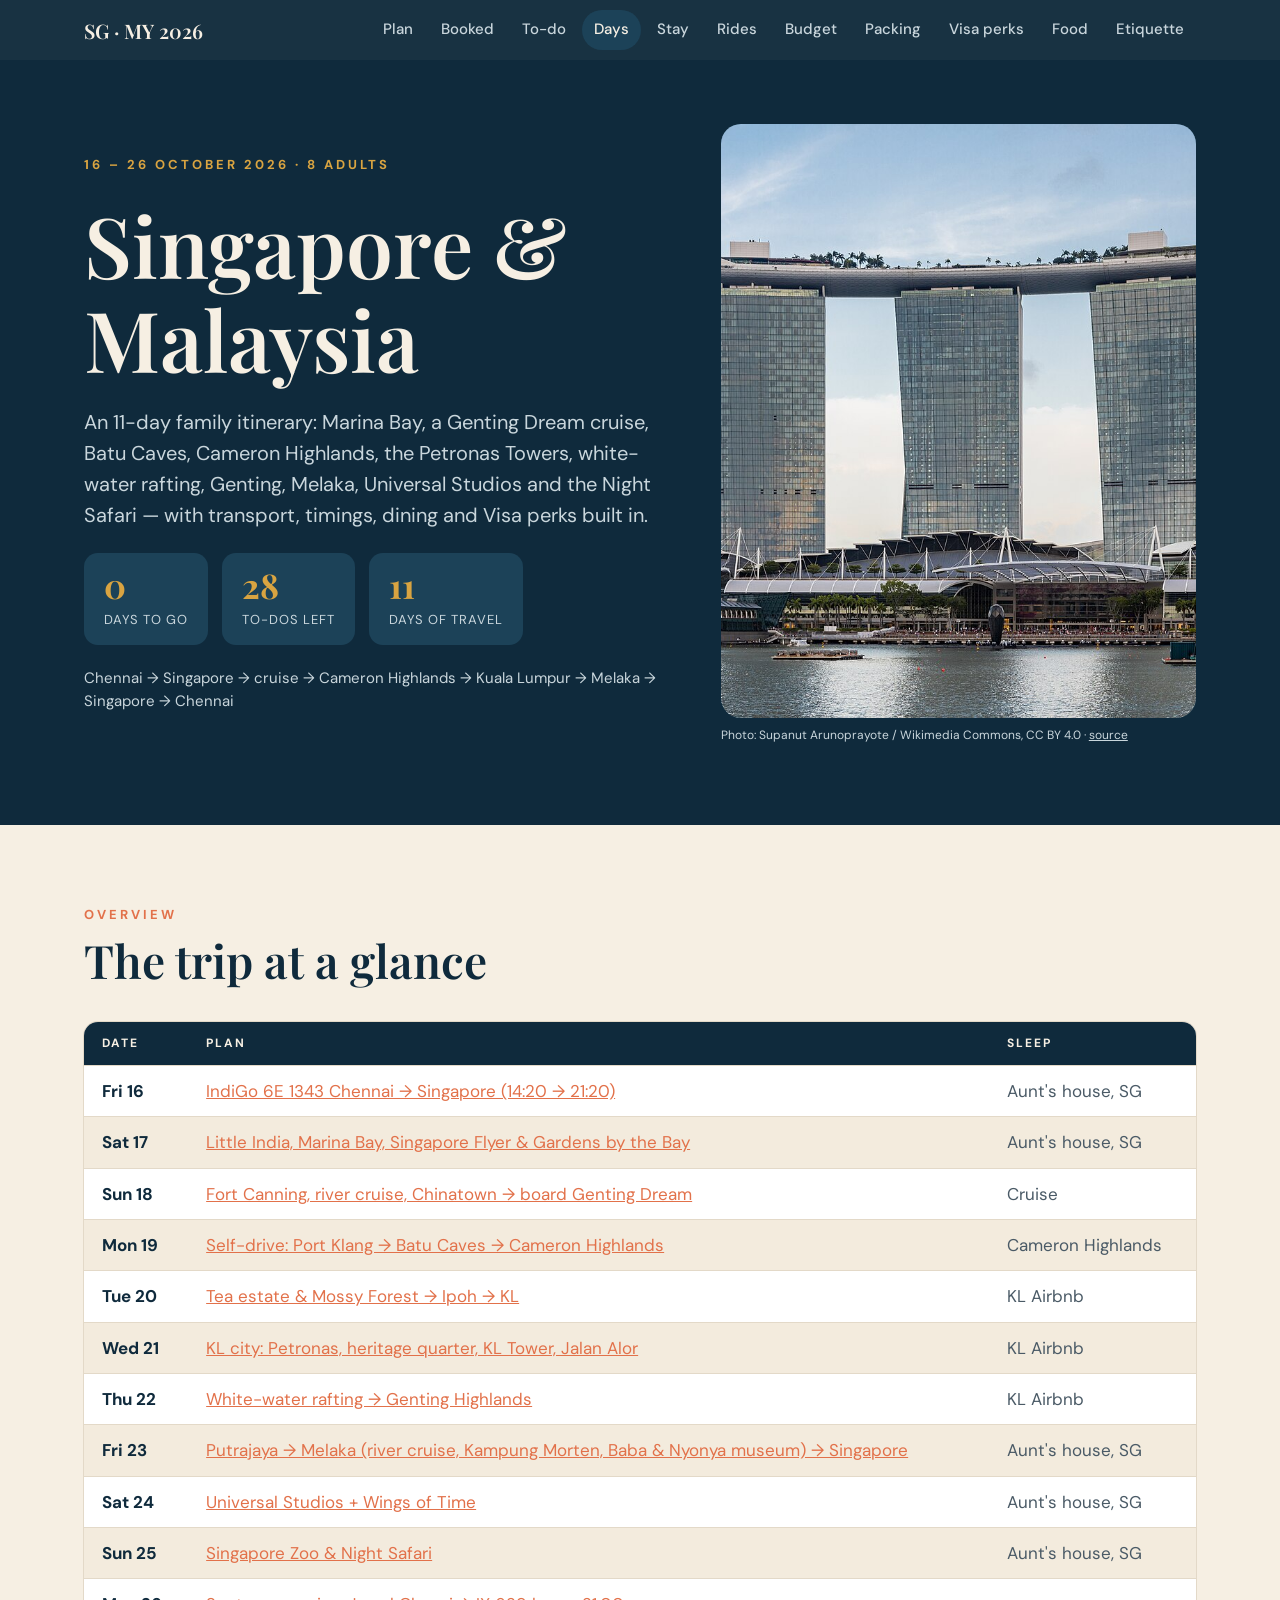
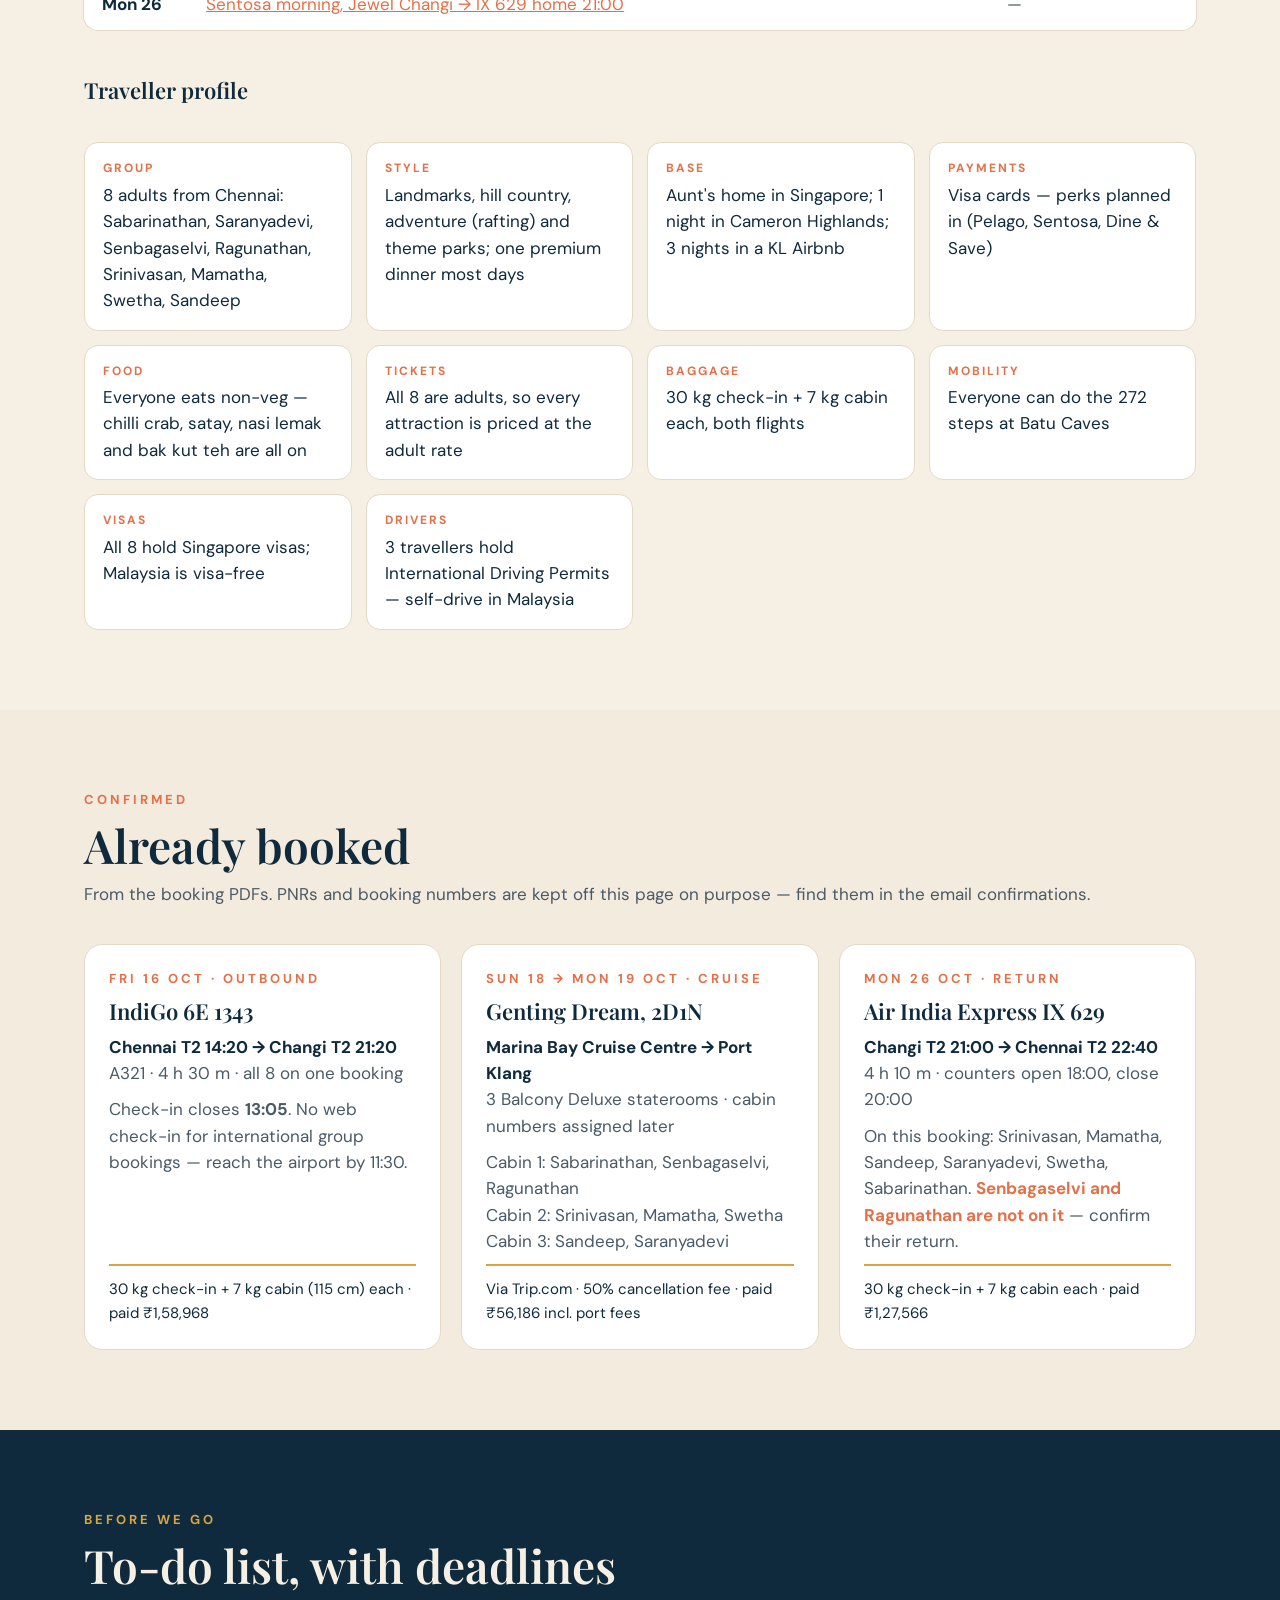
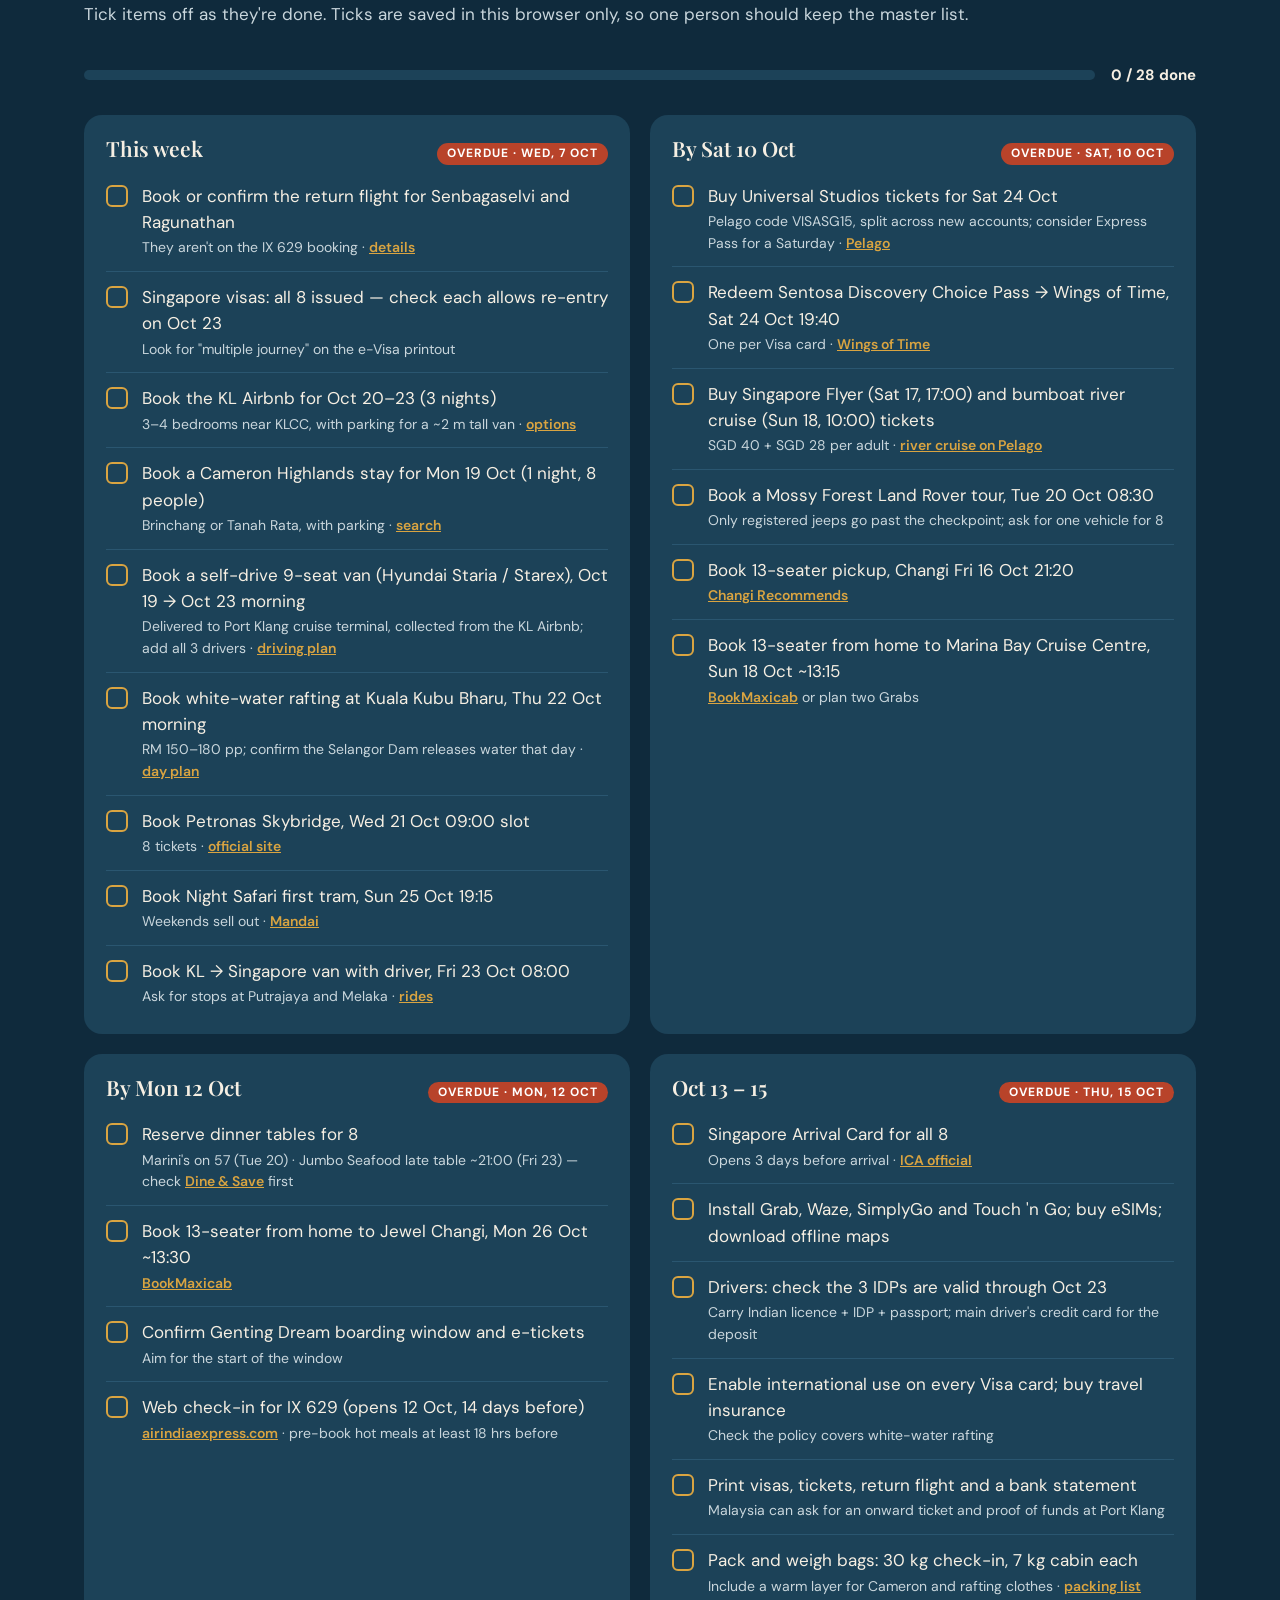
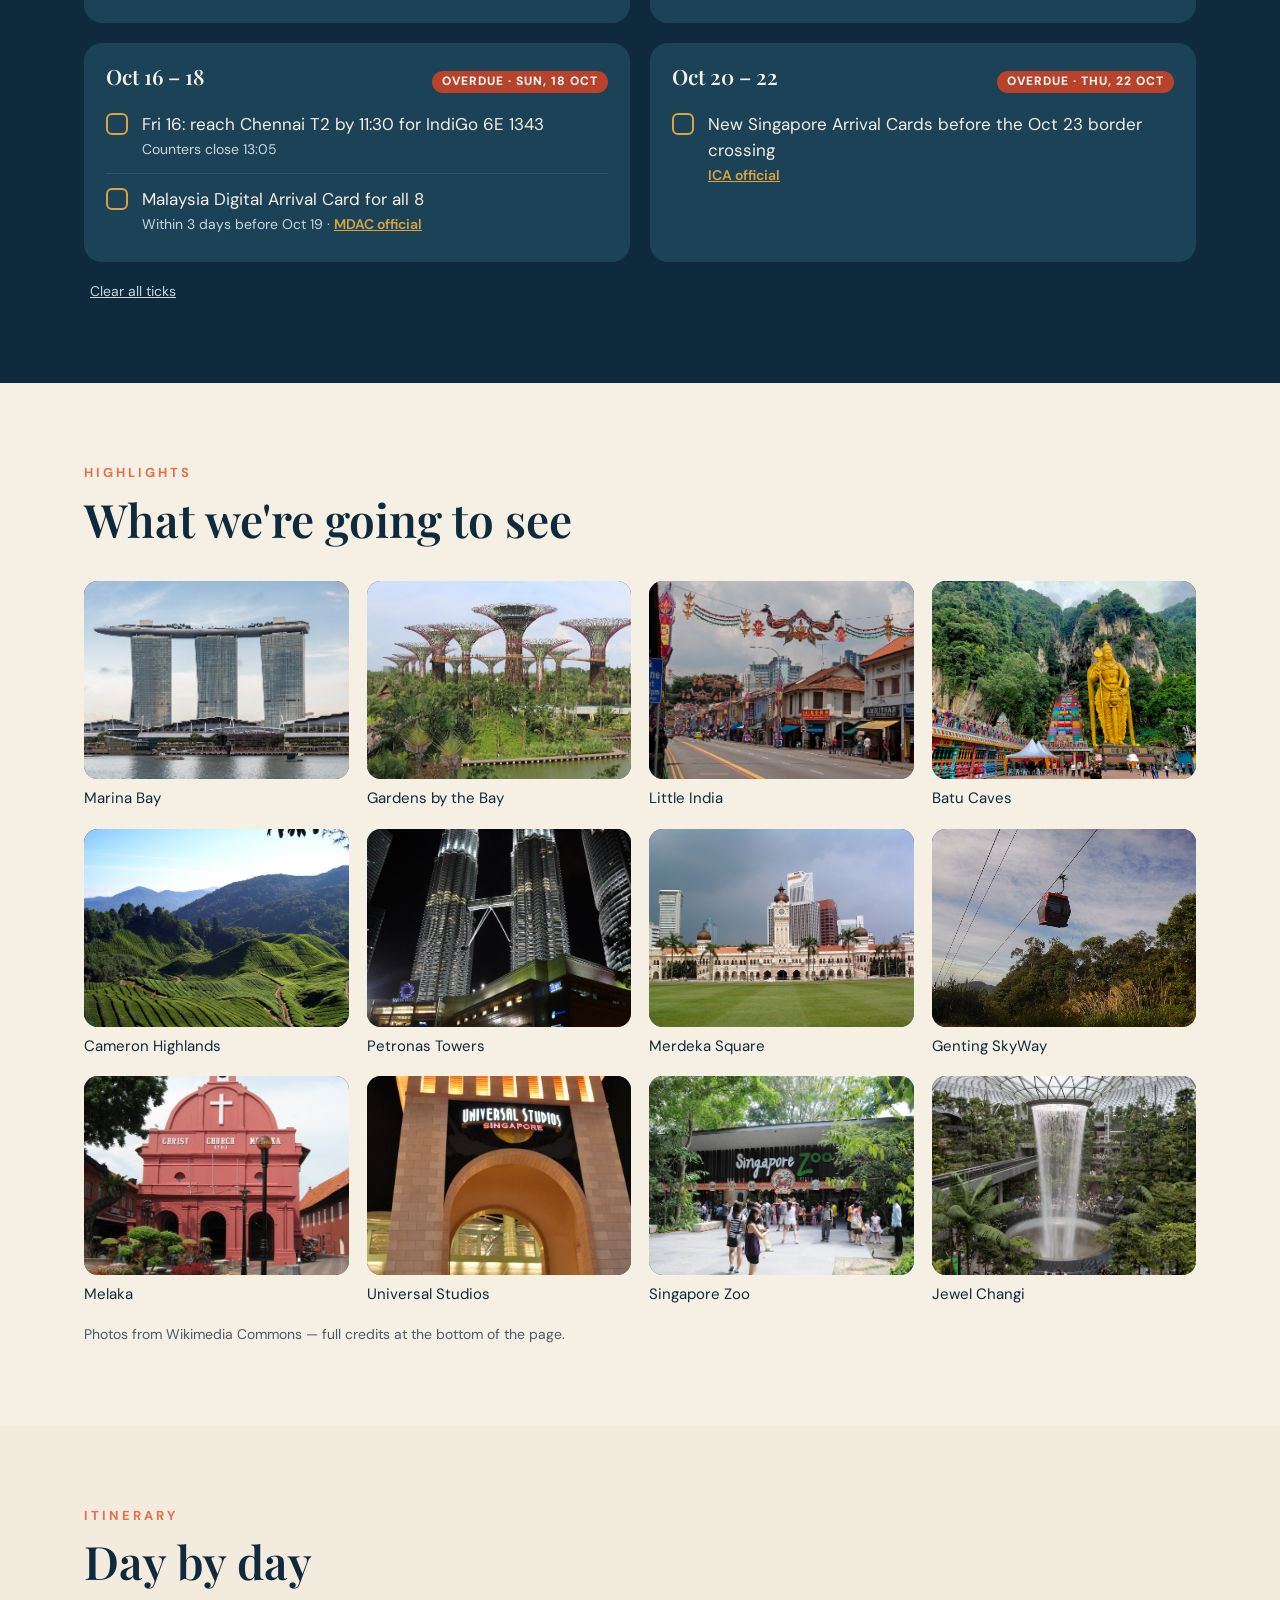
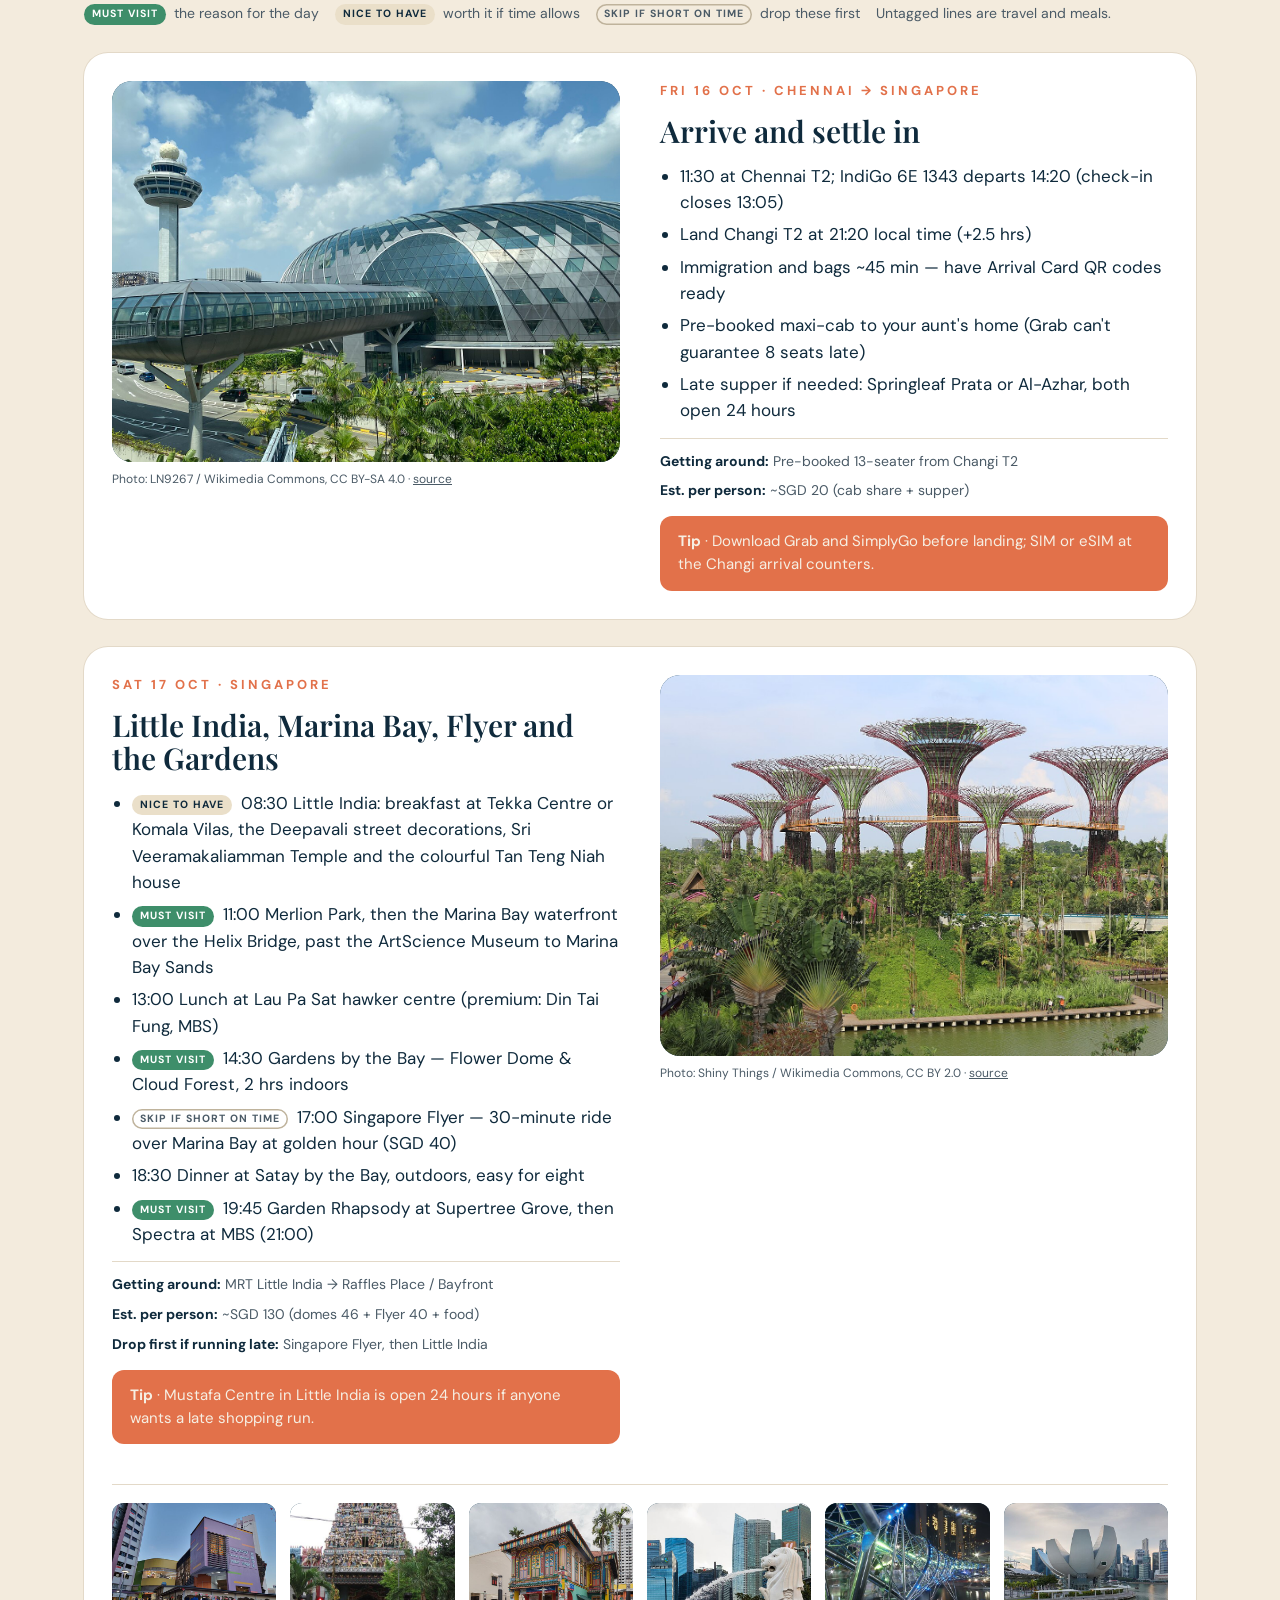
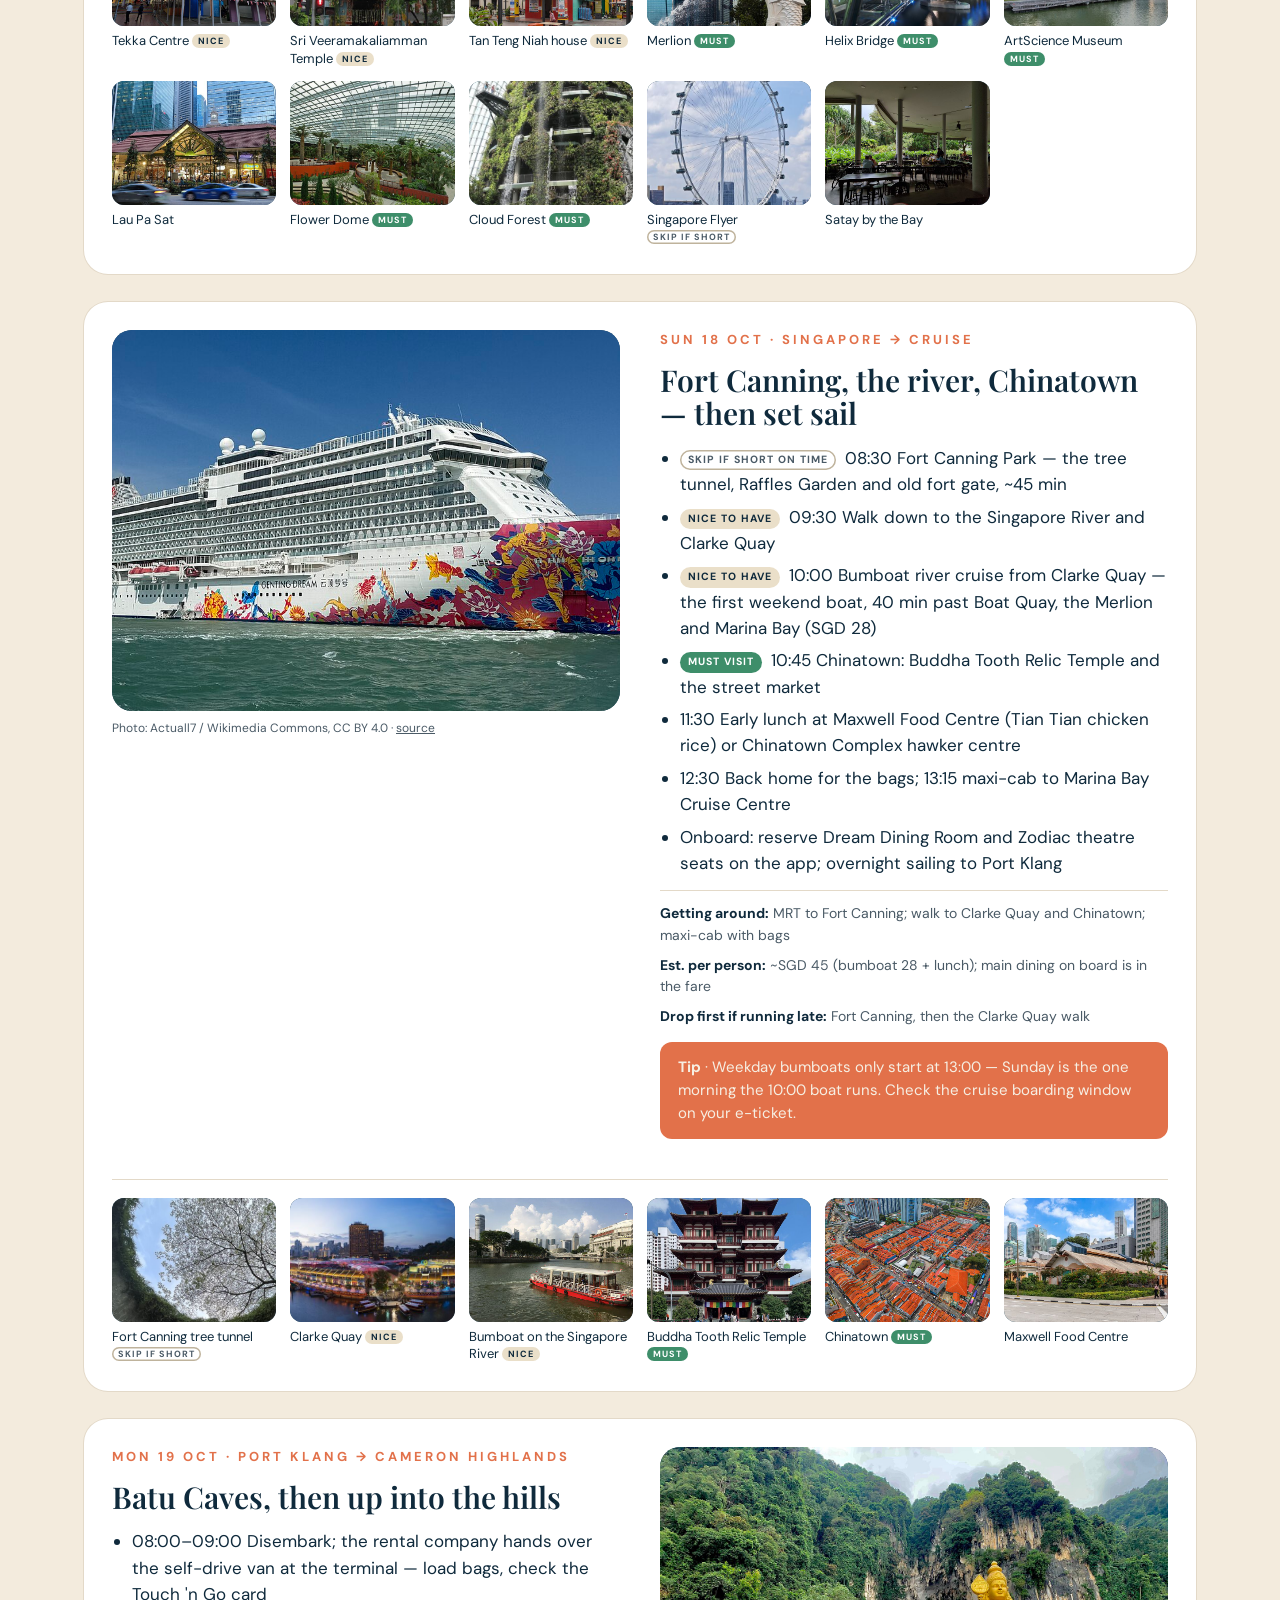
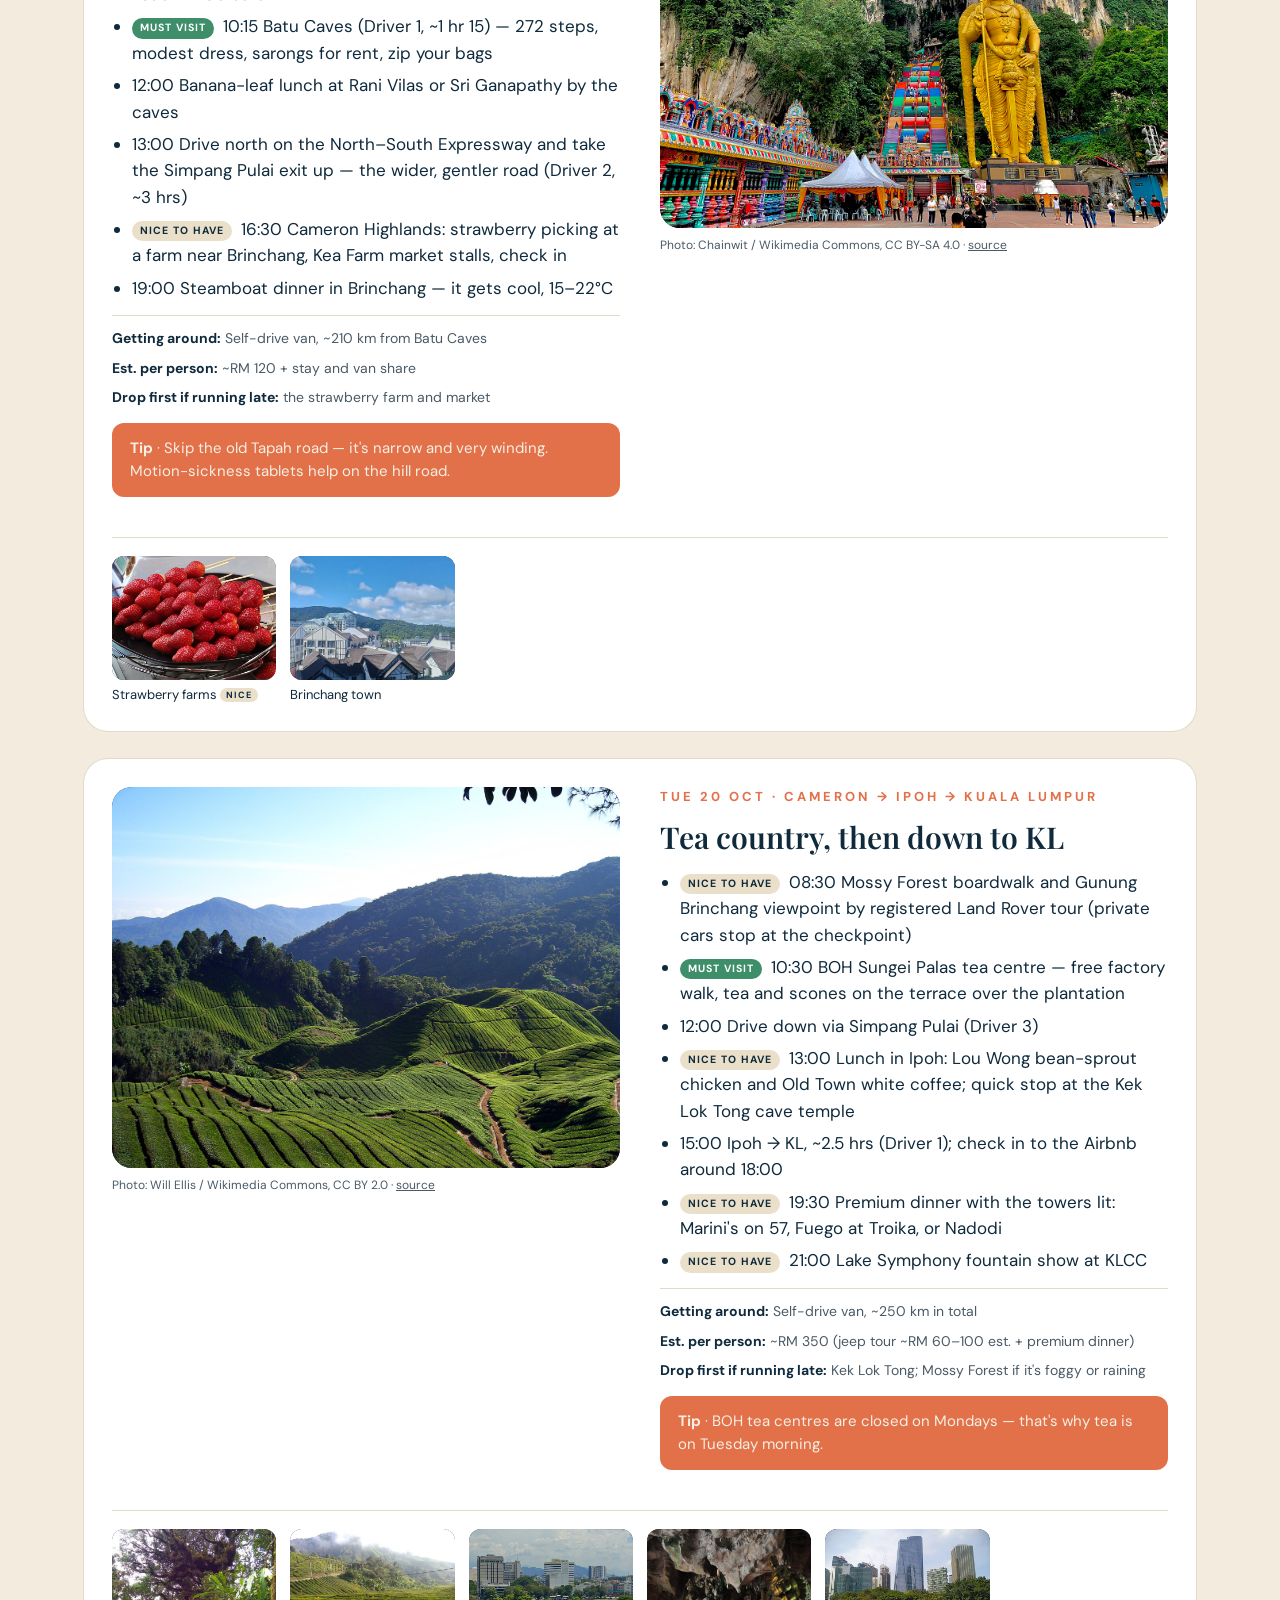
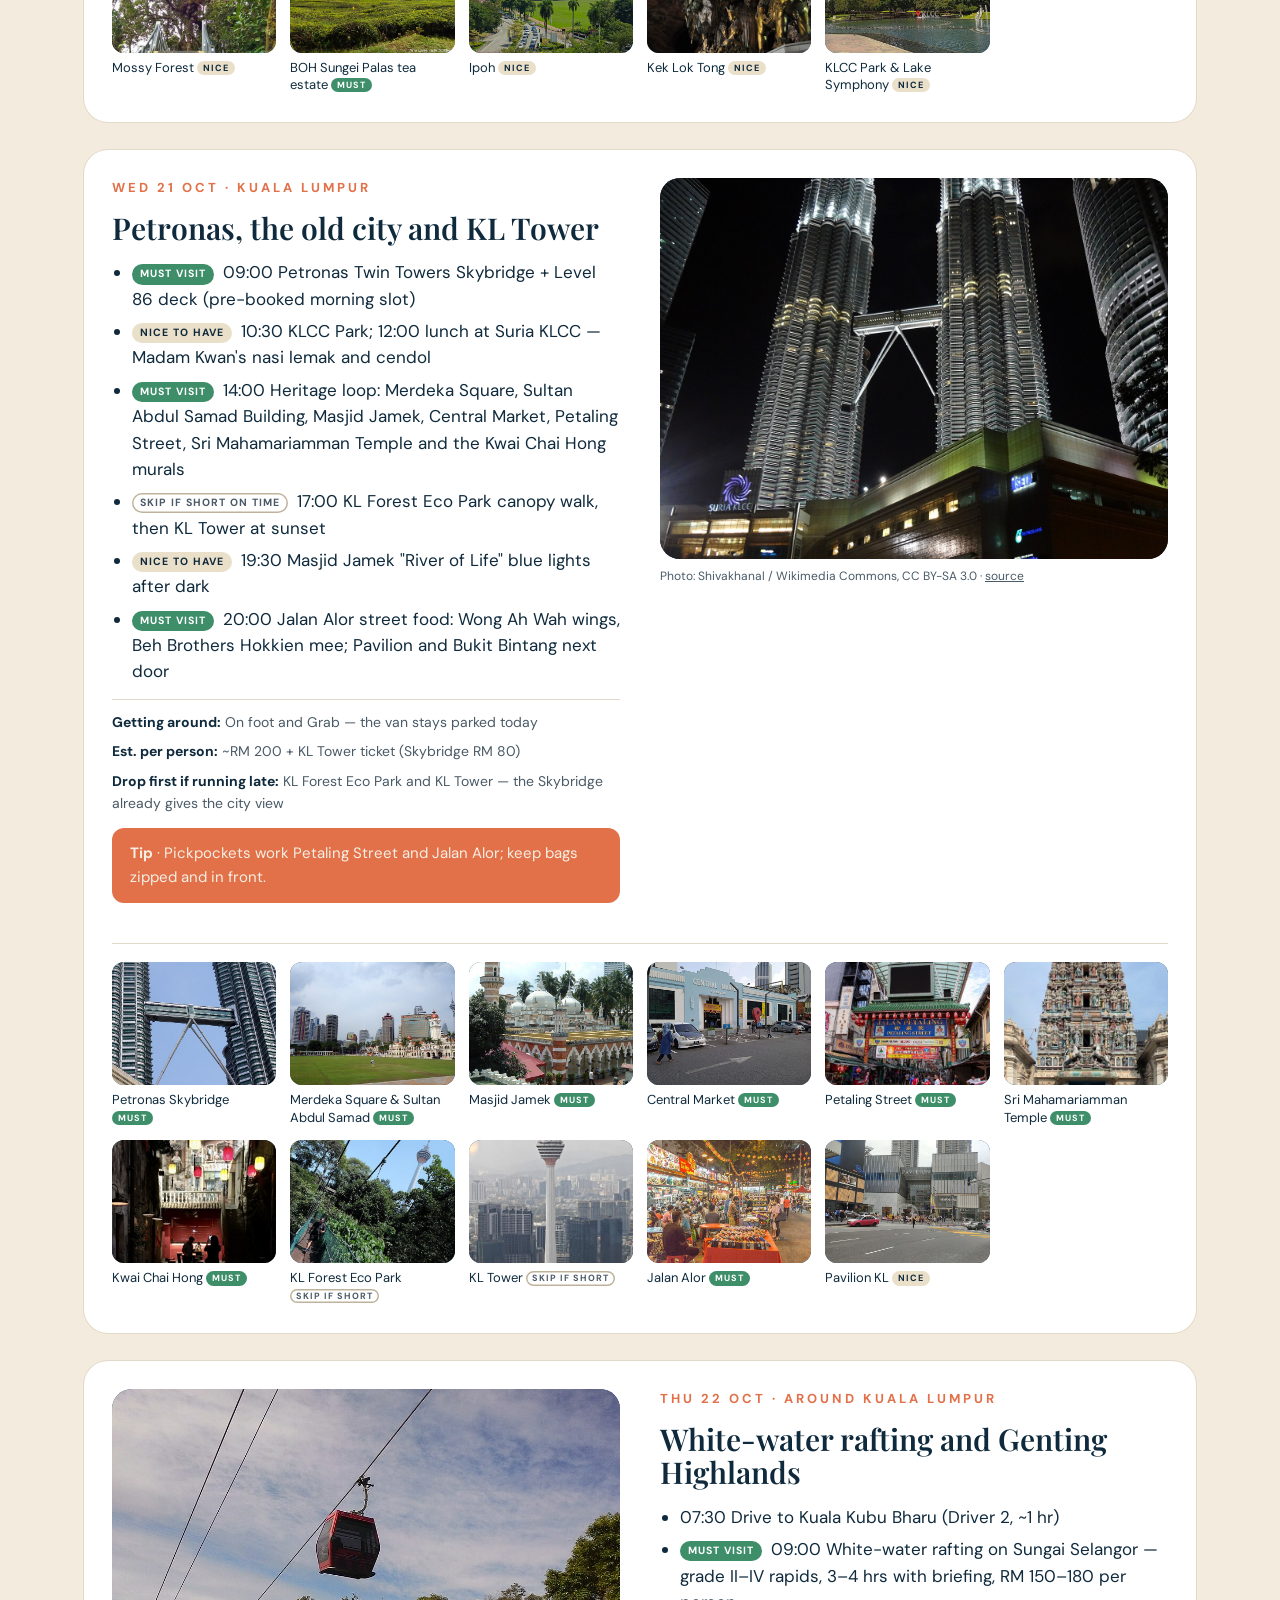
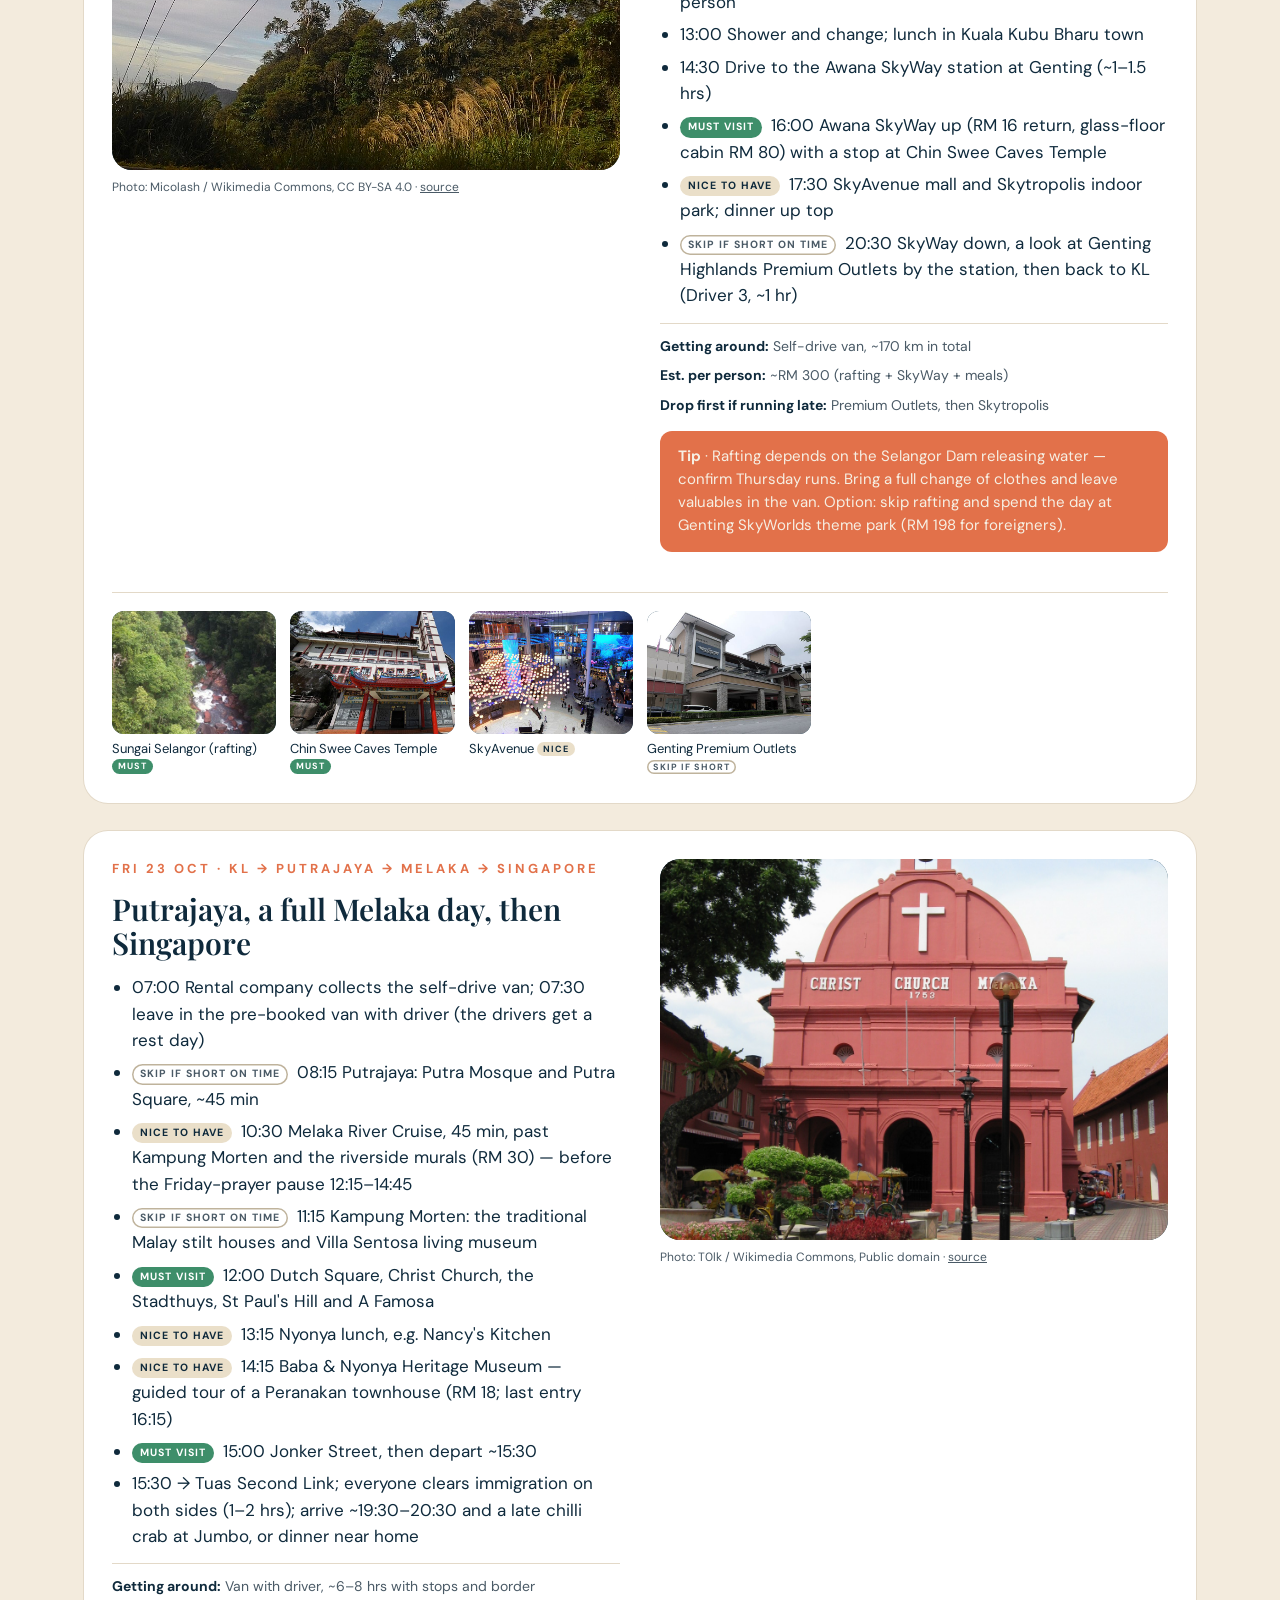
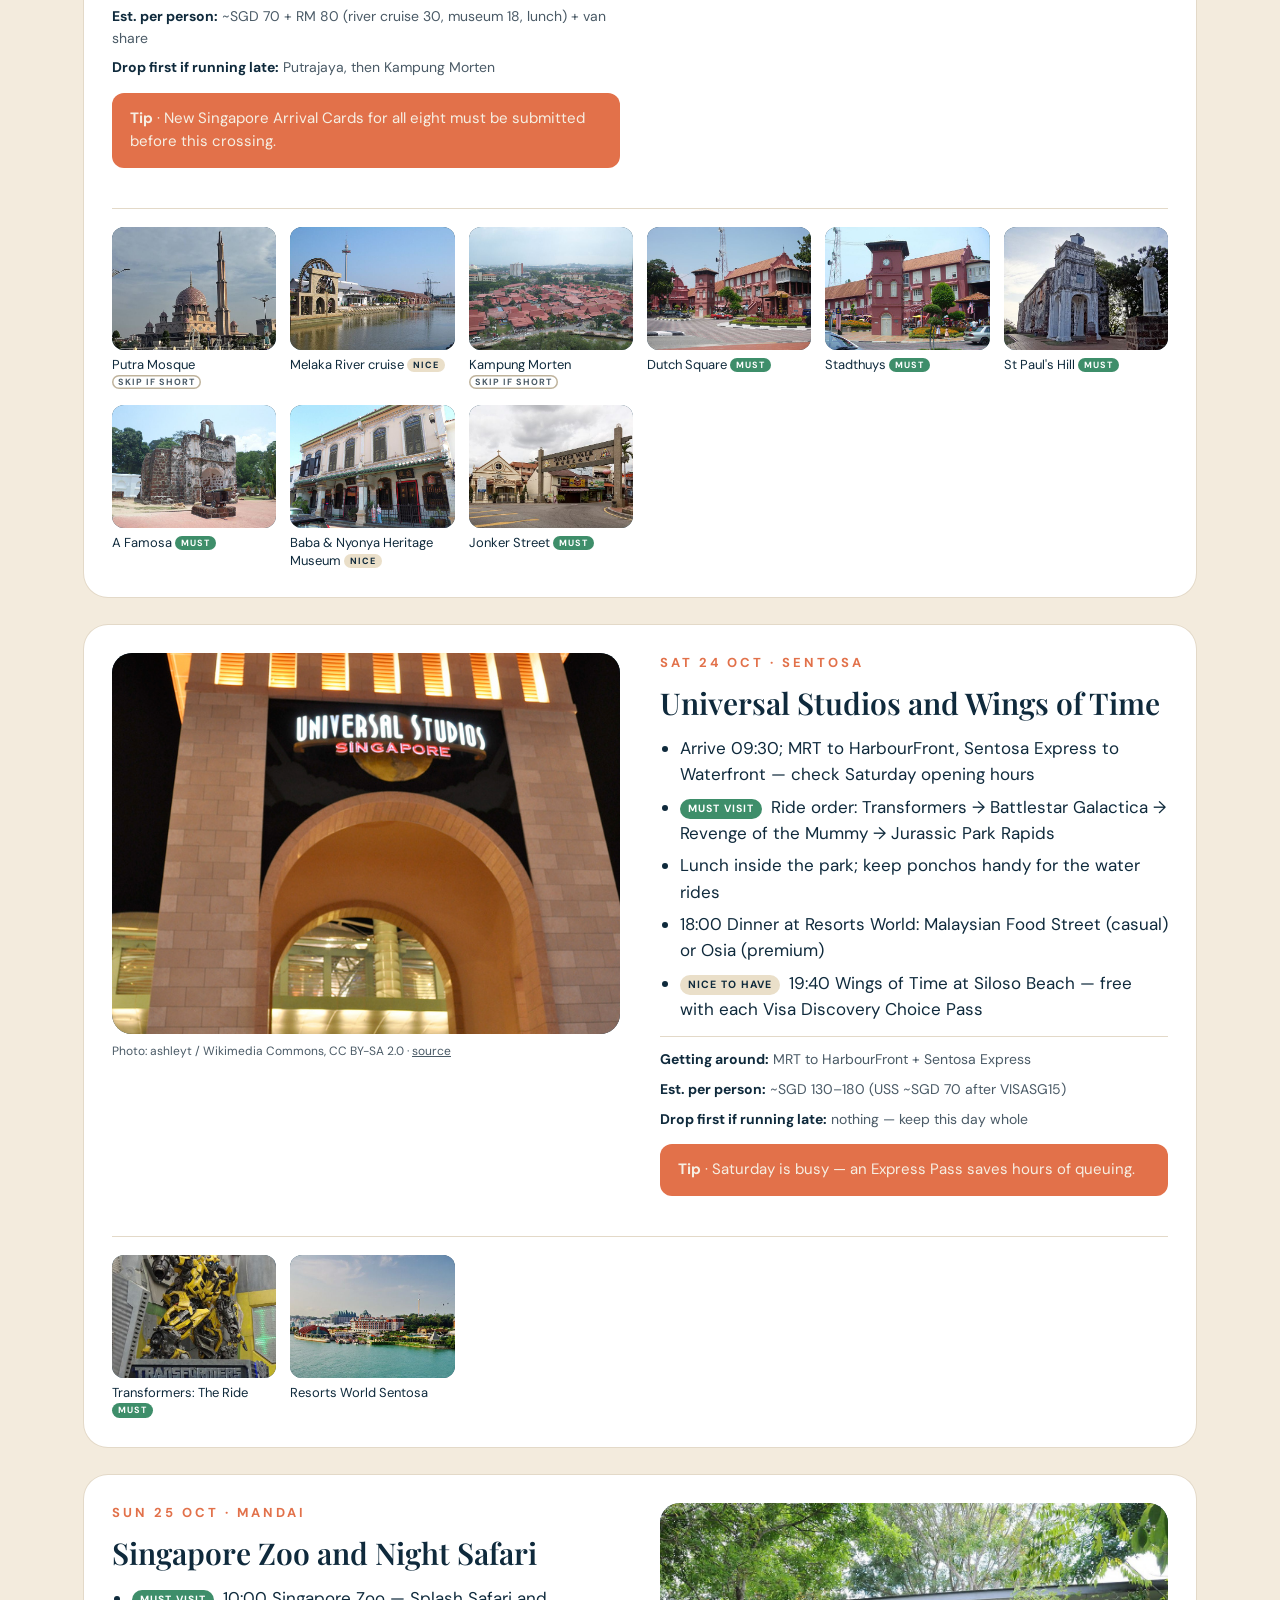
==== commit 31b718f5: "Add Melaka and Singapore stops, priority tags and place photos Add Fort Canning, the Singapore River" ====
--- a/index.html
+++ b/index.html
@@ -90,12 +90,23 @@
 /* days */
 .days{display:flex;flex-direction:column;gap:28px}
 .day{display:grid;grid-template-columns:1fr 1fr;gap:40px;align-items:start;background:#fff;border-radius:24px;padding:28px;box-shadow:0 0 0 1px var(--line)}
-.day:nth-child(even) figure{order:2}
+.day:nth-child(even)>figure{order:2}
 .day .txt{display:flex;flex-direction:column;gap:14px}
 .day h3{font-size:30px}
 .day ul{padding-left:20px;display:flex;flex-direction:column;gap:6px}
 .meta{display:flex;flex-wrap:wrap;gap:8px 18px;font-size:14px;color:var(--mute);border-top:1px solid var(--line);padding-top:12px}
 .meta b{color:var(--dark)}
+.tag{display:inline-block;font-size:10.5px;font-weight:700;letter-spacing:1px;text-transform:uppercase;padding:2px 8px;border-radius:999px;margin-right:4px;vertical-align:1px;white-space:nowrap}
+.tag.must{background:var(--green);color:#fff}
+.tag.nice{background:#EADFC9;color:var(--dark)}
+.tag.skip{color:var(--mute);box-shadow:inset 0 0 0 1.5px #BFB39C}
+.places{order:3;grid-column:1/-1;display:grid;grid-template-columns:repeat(auto-fill,minmax(150px,1fr));gap:14px;border-top:1px solid var(--line);padding-top:18px}
+.places figure{gap:6px}
+.places .ph{aspect-ratio:4/3;border-radius:12px}
+.places .ph span{font-size:13px}
+.places figcaption{font-size:13px;color:var(--dark);line-height:1.35}
+.places .tag{font-size:9px;padding:1px 6px;vertical-align:1px}
+.legend{display:flex;flex-wrap:wrap;gap:8px 16px;align-items:center;font-size:14px;color:var(--mute);margin:-20px 0 28px}
 .tip{background:var(--coral);color:var(--light);padding:14px 18px;border-radius:12px;font-size:15px}
 
 /* cards */
@@ -152,8 +163,9 @@
   .groups,.cards,.cards.four,.grid3,.pack,.etq{grid-template-columns:1fr}
   .profile{grid-template-columns:1fr 1fr}
   .day{grid-template-columns:1fr;gap:18px;padding:16px;border-radius:18px}
-  .day:nth-child(even) figure{order:0}
+  .day:nth-child(even)>figure{order:0}
   .day h3{font-size:25px}
+  .places{grid-template-columns:repeat(2,1fr);gap:10px}
   th,td{padding:10px 12px;font-size:14px}
   .brand{font-size:17px}
   header .wrap{gap:12px}
@@ -178,13 +190,13 @@
 <div class="head"><p class="eyebrow">Overview</p><h2>The trip at a glance</h2></div>
 <div class="table"><table><tr><th>Date</th><th>Plan</th><th>Sleep</th></tr>
 <tr><td><b>Fri 16</b></td><td><a href="#d16">IndiGo 6E 1343 Chennai → Singapore (14:20 → 21:20)</a></td><td class="mute">Aunt's house, SG</td></tr>
-<tr><td><b>Sat 17</b></td><td><a href="#d17">Little India, Marina Bay &amp; Gardens by the Bay</a></td><td class="mute">Aunt's house, SG</td></tr>
-<tr><td><b>Sun 18</b></td><td><a href="#d18">Chinatown, board Genting Dream</a></td><td class="mute">Cruise</td></tr>
+<tr><td><b>Sat 17</b></td><td><a href="#d17">Little India, Marina Bay, Singapore Flyer &amp; Gardens by the Bay</a></td><td class="mute">Aunt's house, SG</td></tr>
+<tr><td><b>Sun 18</b></td><td><a href="#d18">Fort Canning, river cruise, Chinatown → board Genting Dream</a></td><td class="mute">Cruise</td></tr>
 <tr><td><b>Mon 19</b></td><td><a href="#d19">Self-drive: Port Klang → Batu Caves → Cameron Highlands</a></td><td class="mute">Cameron Highlands</td></tr>
 <tr><td><b>Tue 20</b></td><td><a href="#d20">Tea estate &amp; Mossy Forest → Ipoh → KL</a></td><td class="mute">KL Airbnb</td></tr>
 <tr><td><b>Wed 21</b></td><td><a href="#d21">KL city: Petronas, heritage quarter, KL Tower, Jalan Alor</a></td><td class="mute">KL Airbnb</td></tr>
 <tr><td><b>Thu 22</b></td><td><a href="#d22">White-water rafting → Genting Highlands</a></td><td class="mute">KL Airbnb</td></tr>
-<tr><td><b>Fri 23</b></td><td><a href="#d23">Putrajaya → Melaka → Singapore</a></td><td class="mute">Aunt's house, SG</td></tr>
+<tr><td><b>Fri 23</b></td><td><a href="#d23">Putrajaya → Melaka (river cruise, Kampung Morten, Baba &amp; Nyonya museum) → Singapore</a></td><td class="mute">Aunt's house, SG</td></tr>
 <tr><td><b>Sat 24</b></td><td><a href="#d24">Universal Studios + Wings of Time</a></td><td class="mute">Aunt's house, SG</td></tr>
 <tr><td><b>Sun 25</b></td><td><a href="#d25">Singapore Zoo &amp; Night Safari</a></td><td class="mute">Aunt's house, SG</td></tr>
 <tr><td><b>Mon 26</b></td><td><a href="#d26">Sentosa morning, Jewel Changi → IX 629 home 21:00</a></td><td class="mute">—</td></tr>
@@ -233,13 +245,14 @@
 <div class="group" data-due="2026-10-10"><h3>By Sat 10 Oct <span class="due"></span></h3><ul class="todo">
 <li><label><input type="checkbox" data-id="uss"><span class="t"><span>Buy Universal Studios tickets for Sat 24 Oct</span><small>Pelago code VISASG15, split across new accounts; consider Express Pass for a Saturday · <a href="https://pelago.com/en-SG/activity/pok40" target="_blank" rel="noopener">Pelago</a></small></span></label></li>
 <li><label><input type="checkbox" data-id="sentosa"><span class="t"><span>Redeem Sentosa Discovery Choice Pass → Wings of Time, Sat 24 Oct 19:40</span><small>One per Visa card · <a href="https://www.sentosa.com.sg/en/things-to-do/attractions/wings-of-time/" target="_blank" rel="noopener">Wings of Time</a></small></span></label></li>
+<li><label><input type="checkbox" data-id="flyer"><span class="t"><span>Buy Singapore Flyer (Sat 17, 17:00) and bumboat river cruise (Sun 18, 10:00) tickets</span><small>SGD 40 + SGD 28 per adult · <a href="https://pelago.com/en/activity/pb0bw-singapore-river-cruise-singapore" target="_blank" rel="noopener">river cruise on Pelago</a></small></span></label></li>
 <li><label><input type="checkbox" data-id="mossy"><span class="t"><span>Book a Mossy Forest Land Rover tour, Tue 20 Oct 08:30</span><small>Only registered jeeps go past the checkpoint; ask for one vehicle for 8</small></span></label></li>
 <li><label><input type="checkbox" data-id="changi-in"><span class="t"><span>Book 13-seater pickup, Changi Fri 16 Oct 21:20</span><small><a href="https://www.changirecommends.com/deal.aspx?id=37060" target="_blank" rel="noopener">Changi Recommends</a></small></span></label></li>
-<li><label><input type="checkbox" data-id="cruise-ride"><span class="t"><span>Book ride to Marina Bay Cruise Centre, Sun 18 Oct ~13:00</span><small><a href="https://www.bookmaxicab.com/" target="_blank" rel="noopener">BookMaxicab</a> or plan two Grabs</small></span></label></li>
+<li><label><input type="checkbox" data-id="cruise-ride"><span class="t"><span>Book 13-seater from home to Marina Bay Cruise Centre, Sun 18 Oct ~13:15</span><small><a href="https://www.bookmaxicab.com/" target="_blank" rel="noopener">BookMaxicab</a> or plan two Grabs</small></span></label></li>
 </ul></div>
 
 <div class="group" data-due="2026-10-12"><h3>By Mon 12 Oct <span class="due"></span></h3><ul class="todo">
-<li><label><input type="checkbox" data-id="dinners"><span class="t"><span>Reserve dinner tables for 8</span><small>Marini's on 57 (Tue 20) · Jumbo Seafood (Fri 23) — check <a href="https://dineandsave.visa.com/listing/" target="_blank" rel="noopener">Dine &amp; Save</a> first</small></span></label></li>
+<li><label><input type="checkbox" data-id="dinners"><span class="t"><span>Reserve dinner tables for 8</span><small>Marini's on 57 (Tue 20) · Jumbo Seafood late table ~21:00 (Fri 23) — check <a href="https://dineandsave.visa.com/listing/" target="_blank" rel="noopener">Dine &amp; Save</a> first</small></span></label></li>
 <li><label><input type="checkbox" data-id="changi-out"><span class="t"><span>Book 13-seater from home to Jewel Changi, Mon 26 Oct ~13:30</span><small><a href="https://www.bookmaxicab.com/" target="_blank" rel="noopener">BookMaxicab</a></small></span></label></li>
 <li><label><input type="checkbox" data-id="cruise-check"><span class="t"><span>Confirm Genting Dream boarding window and e-tickets</span><small>Aim for the start of the window</small></span></label></li>
 <li><label><input type="checkbox" data-id="flight"><span class="t"><span>Web check-in for IX 629 (opens 12 Oct, 14 days before)</span><small><a href="https://www.airindiaexpress.com/" target="_blank" rel="noopener">airindiaexpress.com</a> · pre-book hot meals at least 18 hrs before</small></span></label></li>
@@ -288,6 +301,7 @@
 
 <section id="days" style="background:var(--stripe)"><div class="wrap">
 <div class="head"><p class="eyebrow">Itinerary</p><h2>Day by day</h2></div>
+<p class="legend"><span><span class="tag must">Must visit</span> the reason for the day</span><span><span class="tag nice">Nice to have</span> worth it if time allows</span><span><span class="tag skip">Skip if short on time</span> drop these first</span><span>Untagged lines are travel and meals.</span></p>
 <div class="days">
 
 <article class="day" id="d16"><figure><div class="ph"><span>Changi Airport</span><img src="images/changi-airport.jpg" alt="Changi Airport control tower and Jewel" loading="lazy" onerror="this.remove()"></div><figcaption>Photo: LN9267 / Wikimedia Commons, CC BY-SA 4.0 · <a href="https://commons.wikimedia.org/wiki/File:Jewel_Changi_Airport_13-11-2023(1).jpg" target="_blank" rel="noopener">source</a></figcaption></figure>
@@ -297,64 +311,64 @@
 <div class="tip"><b>Tip</b> · Download Grab and SimplyGo before landing; SIM or eSIM at the Changi arrival counters.</div></div></article>
 
 <article class="day" id="d17"><figure><div class="ph"><span>Gardens by the Bay</span><img src="images/gardens-by-the-bay.jpg" alt="Supertree Grove at Gardens by the Bay" loading="lazy" onerror="this.remove()"></div><figcaption>Photo: Shiny Things / Wikimedia Commons, CC BY 2.0 · <a href="https://commons.wikimedia.org/wiki/File:Supertree_Grove,_Gardens_by_the_Bay,_Singapore_-_20120712-02.jpg" target="_blank" rel="noopener">source</a></figcaption></figure>
-<div class="txt"><p class="eyebrow">Sat 17 Oct · Singapore</p><h3>Little India, Marina Bay and the Gardens</h3>
-<ul><li>08:30 Little India: breakfast at Tekka Centre or Komala Vilas, the Deepavali street decorations, Sri Veeramakaliamman Temple and the colourful Tan Teng Niah house</li><li>11:00 Merlion Park, then the Marina Bay waterfront over the Helix Bridge, past the ArtScience Museum to Marina Bay Sands</li><li>13:00 Lunch at Lau Pa Sat hawker centre (premium: Din Tai Fung, MBS)</li><li>14:30 Gardens by the Bay — Flower Dome &amp; Cloud Forest, 2–2.5 hrs indoors</li><li>18:30 Dinner at Satay by the Bay, outdoors, easy for eight</li><li>19:45 Garden Rhapsody at Supertree Grove, then Spectra at MBS (20:00 / 21:00)</li></ul>
-<p class="meta"><span><b>Getting around:</b> MRT Little India → Raffles Place / Bayfront</span><span><b>Est. per person:</b> ~SGD 90 (domes SGD 46 + food)</span></p>
-<div class="tip"><b>Tip</b> · Mustafa Centre in Little India is open 24 hours if anyone wants a late shopping run.</div></div></article>
+<div class="txt"><p class="eyebrow">Sat 17 Oct · Singapore</p><h3>Little India, Marina Bay, Flyer and the Gardens</h3>
+<ul><li><span class="tag nice">Nice to have</span> 08:30 Little India: breakfast at Tekka Centre or Komala Vilas, the Deepavali street decorations, Sri Veeramakaliamman Temple and the colourful Tan Teng Niah house</li><li><span class="tag must">Must visit</span> 11:00 Merlion Park, then the Marina Bay waterfront over the Helix Bridge, past the ArtScience Museum to Marina Bay Sands</li><li>13:00 Lunch at Lau Pa Sat hawker centre (premium: Din Tai Fung, MBS)</li><li><span class="tag must">Must visit</span> 14:30 Gardens by the Bay — Flower Dome &amp; Cloud Forest, 2 hrs indoors</li><li><span class="tag skip">Skip if short on time</span> 17:00 Singapore Flyer — 30-minute ride over Marina Bay at golden hour (SGD 40)</li><li>18:30 Dinner at Satay by the Bay, outdoors, easy for eight</li><li><span class="tag must">Must visit</span> 19:45 Garden Rhapsody at Supertree Grove, then Spectra at MBS (21:00)</li></ul>
+<p class="meta"><span><b>Getting around:</b> MRT Little India → Raffles Place / Bayfront</span><span><b>Est. per person:</b> ~SGD 130 (domes 46 + Flyer 40 + food)</span><span><b>Drop first if running late:</b> Singapore Flyer, then Little India</span></p>
+<div class="tip"><b>Tip</b> · Mustafa Centre in Little India is open 24 hours if anyone wants a late shopping run.</div></div><div class="places"><figure><div class="ph"><span>Tekka Centre</span><img src="images/places/tekka-centre.jpg" alt="Tekka Centre" loading="lazy" onerror="this.remove()"></div><figcaption>Tekka Centre <span class="tag nice">Nice</span></figcaption></figure><figure><div class="ph"><span>Sri Veeramakaliamman Temple</span><img src="images/places/sri-veeramakaliamman.jpg" alt="Sri Veeramakaliamman Temple" loading="lazy" onerror="this.remove()"></div><figcaption>Sri Veeramakaliamman Temple <span class="tag nice">Nice</span></figcaption></figure><figure><div class="ph"><span>Tan Teng Niah house</span><img src="images/places/tan-teng-niah.jpg" alt="Tan Teng Niah house" loading="lazy" onerror="this.remove()"></div><figcaption>Tan Teng Niah house <span class="tag nice">Nice</span></figcaption></figure><figure><div class="ph"><span>Merlion</span><img src="images/places/merlion.jpg" alt="Merlion" loading="lazy" onerror="this.remove()"></div><figcaption>Merlion <span class="tag must">Must</span></figcaption></figure><figure><div class="ph"><span>Helix Bridge</span><img src="images/places/helix-bridge.jpg" alt="Helix Bridge" loading="lazy" onerror="this.remove()"></div><figcaption>Helix Bridge <span class="tag must">Must</span></figcaption></figure><figure><div class="ph"><span>ArtScience Museum</span><img src="images/places/artscience.jpg" alt="ArtScience Museum" loading="lazy" onerror="this.remove()"></div><figcaption>ArtScience Museum <span class="tag must">Must</span></figcaption></figure><figure><div class="ph"><span>Lau Pa Sat</span><img src="images/places/lau-pa-sat.jpg" alt="Lau Pa Sat" loading="lazy" onerror="this.remove()"></div><figcaption>Lau Pa Sat </figcaption></figure><figure><div class="ph"><span>Flower Dome</span><img src="images/places/flower-dome.jpg" alt="Flower Dome" loading="lazy" onerror="this.remove()"></div><figcaption>Flower Dome <span class="tag must">Must</span></figcaption></figure><figure><div class="ph"><span>Cloud Forest</span><img src="images/places/cloud-forest.jpg" alt="Cloud Forest" loading="lazy" onerror="this.remove()"></div><figcaption>Cloud Forest <span class="tag must">Must</span></figcaption></figure><figure><div class="ph"><span>Singapore Flyer</span><img src="images/places/singapore-flyer.jpg" alt="Singapore Flyer" loading="lazy" onerror="this.remove()"></div><figcaption>Singapore Flyer <span class="tag skip">Skip if short</span></figcaption></figure><figure><div class="ph"><span>Satay by the Bay</span><img src="images/places/satay-by-the-bay.jpg" alt="Satay by the Bay" loading="lazy" onerror="this.remove()"></div><figcaption>Satay by the Bay </figcaption></figure></div></article>
 
 <article class="day" id="d18"><figure><div class="ph"><span>Genting Dream</span><img src="images/genting-dream.jpg" alt="Genting Dream cruise ship" loading="lazy" onerror="this.remove()"></div><figcaption>Photo: Actuall7 / Wikimedia Commons, CC BY 4.0 · <a href="https://commons.wikimedia.org/wiki/File:Genting_Dream_in_Malacca,_Malaysia,_2025_(cropped).jpg" target="_blank" rel="noopener">source</a></figcaption></figure>
-<div class="txt"><p class="eyebrow">Sun 18 Oct · Singapore → cruise</p><h3>Chinatown, then set sail</h3>
-<ul><li>09:30 Buddha Tooth Relic Temple and Chinatown street market</li><li>11:30 Early lunch at Maxwell Food Centre (Tian Tian chicken rice) or Chinatown Complex hawker centre</li><li>13:00 Taxi to Marina Bay Cruise Centre (15 min); three Balcony Deluxe cabins booked</li><li>Onboard: reserve Dream Dining Room and Zodiac theatre seats on the app</li><li>Overnight sailing to Port Klang</li></ul>
-<p class="meta"><span><b>Getting around:</b> MRT to Chinatown; taxi to the cruise centre</span><span><b>Est. per person:</b> ~SGD 15; main dining on board is in the fare</span></p>
-<div class="tip"><b>Tip</b> · Check your e-ticket for the exact boarding window — with eight people, be first in the queue.</div></div></article>
+<div class="txt"><p class="eyebrow">Sun 18 Oct · Singapore → cruise</p><h3>Fort Canning, the river, Chinatown — then set sail</h3>
+<ul><li><span class="tag skip">Skip if short on time</span> 08:30 Fort Canning Park — the tree tunnel, Raffles Garden and old fort gate, ~45 min</li><li><span class="tag nice">Nice to have</span> 09:30 Walk down to the Singapore River and Clarke Quay</li><li><span class="tag nice">Nice to have</span> 10:00 Bumboat river cruise from Clarke Quay — the first weekend boat, 40 min past Boat Quay, the Merlion and Marina Bay (SGD 28)</li><li><span class="tag must">Must visit</span> 10:45 Chinatown: Buddha Tooth Relic Temple and the street market</li><li>11:30 Early lunch at Maxwell Food Centre (Tian Tian chicken rice) or Chinatown Complex hawker centre</li><li>12:30 Back home for the bags; 13:15 maxi-cab to Marina Bay Cruise Centre</li><li>Onboard: reserve Dream Dining Room and Zodiac theatre seats on the app; overnight sailing to Port Klang</li></ul>
+<p class="meta"><span><b>Getting around:</b> MRT to Fort Canning; walk to Clarke Quay and Chinatown; maxi-cab with bags</span><span><b>Est. per person:</b> ~SGD 45 (bumboat 28 + lunch); main dining on board is in the fare</span><span><b>Drop first if running late:</b> Fort Canning, then the Clarke Quay walk</span></p>
+<div class="tip"><b>Tip</b> · Weekday bumboats only start at 13:00 — Sunday is the one morning the 10:00 boat runs. Check the cruise boarding window on your e-ticket.</div></div><div class="places"><figure><div class="ph"><span>Fort Canning tree tunnel</span><img src="images/places/fort-canning.jpg" alt="Fort Canning tree tunnel" loading="lazy" onerror="this.remove()"></div><figcaption>Fort Canning tree tunnel <span class="tag skip">Skip if short</span></figcaption></figure><figure><div class="ph"><span>Clarke Quay</span><img src="images/places/clarke-quay.jpg" alt="Clarke Quay" loading="lazy" onerror="this.remove()"></div><figcaption>Clarke Quay <span class="tag nice">Nice</span></figcaption></figure><figure><div class="ph"><span>Bumboat on the Singapore River</span><img src="images/places/singapore-river.jpg" alt="Bumboat on the Singapore River" loading="lazy" onerror="this.remove()"></div><figcaption>Bumboat on the Singapore River <span class="tag nice">Nice</span></figcaption></figure><figure><div class="ph"><span>Buddha Tooth Relic Temple</span><img src="images/places/buddha-tooth.jpg" alt="Buddha Tooth Relic Temple" loading="lazy" onerror="this.remove()"></div><figcaption>Buddha Tooth Relic Temple <span class="tag must">Must</span></figcaption></figure><figure><div class="ph"><span>Chinatown</span><img src="images/places/chinatown-sg.jpg" alt="Chinatown" loading="lazy" onerror="this.remove()"></div><figcaption>Chinatown <span class="tag must">Must</span></figcaption></figure><figure><div class="ph"><span>Maxwell Food Centre</span><img src="images/places/maxwell.jpg" alt="Maxwell Food Centre" loading="lazy" onerror="this.remove()"></div><figcaption>Maxwell Food Centre </figcaption></figure></div></article>
 
 <article class="day" id="d19"><figure><div class="ph"><span>Batu Caves</span><img src="images/batu-caves.jpg" alt="Batu Caves stairs and Murugan statue" loading="lazy" onerror="this.remove()"></div><figcaption>Photo: Chainwit / Wikimedia Commons, CC BY-SA 4.0 · <a href="https://commons.wikimedia.org/wiki/File:Batu_Caves_stairs_2022-05.jpg" target="_blank" rel="noopener">source</a></figcaption></figure>
 <div class="txt"><p class="eyebrow">Mon 19 Oct · Port Klang → Cameron Highlands</p><h3>Batu Caves, then up into the hills</h3>
-<ul><li>08:00–09:00 Disembark; the rental company hands over the self-drive van at the terminal — load bags, check the Touch 'n Go card</li><li>10:15 Batu Caves (Driver 1, ~1 hr 15) — 272 steps, modest dress, sarongs for rent, zip your bags</li><li>12:00 Banana-leaf lunch at Rani Vilas or Sri Ganapathy by the caves</li><li>13:00 Drive north on the North–South Expressway and take the Simpang Pulai exit up — the wider, gentler road (Driver 2, ~3 hrs)</li><li>16:30 Cameron Highlands: strawberry picking at a farm near Brinchang, Kea Farm market stalls, check in</li><li>19:00 Steamboat dinner in Brinchang — it gets cool, 15–22°C</li></ul>
-<p class="meta"><span><b>Getting around:</b> Self-drive van, ~210 km from Batu Caves</span><span><b>Est. per person:</b> ~RM 120 + stay and van share</span></p>
-<div class="tip"><b>Tip</b> · Skip the old Tapah road — it's narrow and very winding. Motion-sickness tablets help on the hill road.</div></div></article>
+<ul><li>08:00–09:00 Disembark; the rental company hands over the self-drive van at the terminal — load bags, check the Touch 'n Go card</li><li><span class="tag must">Must visit</span> 10:15 Batu Caves (Driver 1, ~1 hr 15) — 272 steps, modest dress, sarongs for rent, zip your bags</li><li>12:00 Banana-leaf lunch at Rani Vilas or Sri Ganapathy by the caves</li><li>13:00 Drive north on the North–South Expressway and take the Simpang Pulai exit up — the wider, gentler road (Driver 2, ~3 hrs)</li><li><span class="tag nice">Nice to have</span> 16:30 Cameron Highlands: strawberry picking at a farm near Brinchang, Kea Farm market stalls, check in</li><li>19:00 Steamboat dinner in Brinchang — it gets cool, 15–22°C</li></ul>
+<p class="meta"><span><b>Getting around:</b> Self-drive van, ~210 km from Batu Caves</span><span><b>Est. per person:</b> ~RM 120 + stay and van share</span><span><b>Drop first if running late:</b> the strawberry farm and market</span></p>
+<div class="tip"><b>Tip</b> · Skip the old Tapah road — it's narrow and very winding. Motion-sickness tablets help on the hill road.</div></div><div class="places"><figure><div class="ph"><span>Strawberry farms</span><img src="images/places/strawberry.jpg" alt="Strawberry farms" loading="lazy" onerror="this.remove()"></div><figcaption>Strawberry farms <span class="tag nice">Nice</span></figcaption></figure><figure><div class="ph"><span>Brinchang town</span><img src="images/places/brinchang.jpg" alt="Brinchang town" loading="lazy" onerror="this.remove()"></div><figcaption>Brinchang town </figcaption></figure></div></article>
 
 <article class="day" id="d20"><figure><div class="ph"><span>Cameron Highlands</span><img src="images/cameron-highlands.jpg" alt="Tea fields in Cameron Highlands" loading="lazy" onerror="this.remove()"></div><figcaption>Photo: Will Ellis / Wikimedia Commons, CC BY 2.0 · <a href="https://commons.wikimedia.org/wiki/File:Tea_fields_(Will_Ellis).jpg" target="_blank" rel="noopener">source</a></figcaption></figure>
 <div class="txt"><p class="eyebrow">Tue 20 Oct · Cameron → Ipoh → Kuala Lumpur</p><h3>Tea country, then down to KL</h3>
-<ul><li>08:30 Mossy Forest boardwalk and Gunung Brinchang viewpoint by registered Land Rover tour (private cars stop at the checkpoint)</li><li>10:30 BOH Sungei Palas tea centre — free factory walk, tea and scones on the terrace over the plantation</li><li>12:00 Drive down via Simpang Pulai (Driver 3)</li><li>13:00 Lunch in Ipoh: Lou Wong bean-sprout chicken and Old Town white coffee; quick stop at the Kek Lok Tong cave temple</li><li>15:00 Ipoh → KL, ~2.5 hrs (Driver 1); check in to the Airbnb around 18:00</li><li>19:30 Premium dinner with the towers lit: Marini's on 57, Fuego at Troika, or Nadodi</li><li>21:00 Lake Symphony fountain show at KLCC</li></ul>
-<p class="meta"><span><b>Getting around:</b> Self-drive van, ~250 km in total</span><span><b>Est. per person:</b> ~RM 350 (jeep tour ~RM 60–100 est. + premium dinner)</span></p>
-<div class="tip"><b>Tip</b> · BOH tea centres are closed on Mondays — that's why tea is on Tuesday morning.</div></div></article>
+<ul><li><span class="tag nice">Nice to have</span> 08:30 Mossy Forest boardwalk and Gunung Brinchang viewpoint by registered Land Rover tour (private cars stop at the checkpoint)</li><li><span class="tag must">Must visit</span> 10:30 BOH Sungei Palas tea centre — free factory walk, tea and scones on the terrace over the plantation</li><li>12:00 Drive down via Simpang Pulai (Driver 3)</li><li><span class="tag nice">Nice to have</span> 13:00 Lunch in Ipoh: Lou Wong bean-sprout chicken and Old Town white coffee; quick stop at the Kek Lok Tong cave temple</li><li>15:00 Ipoh → KL, ~2.5 hrs (Driver 1); check in to the Airbnb around 18:00</li><li><span class="tag nice">Nice to have</span> 19:30 Premium dinner with the towers lit: Marini's on 57, Fuego at Troika, or Nadodi</li><li><span class="tag nice">Nice to have</span> 21:00 Lake Symphony fountain show at KLCC</li></ul>
+<p class="meta"><span><b>Getting around:</b> Self-drive van, ~250 km in total</span><span><b>Est. per person:</b> ~RM 350 (jeep tour ~RM 60–100 est. + premium dinner)</span><span><b>Drop first if running late:</b> Kek Lok Tong; Mossy Forest if it's foggy or raining</span></p>
+<div class="tip"><b>Tip</b> · BOH tea centres are closed on Mondays — that's why tea is on Tuesday morning.</div></div><div class="places"><figure><div class="ph"><span>Mossy Forest</span><img src="images/places/mossy-forest.jpg" alt="Mossy Forest" loading="lazy" onerror="this.remove()"></div><figcaption>Mossy Forest <span class="tag nice">Nice</span></figcaption></figure><figure><div class="ph"><span>BOH Sungei Palas tea estate</span><img src="images/places/boh.jpg" alt="BOH Sungei Palas tea estate" loading="lazy" onerror="this.remove()"></div><figcaption>BOH Sungei Palas tea estate <span class="tag must">Must</span></figcaption></figure><figure><div class="ph"><span>Ipoh</span><img src="images/places/ipoh.jpg" alt="Ipoh" loading="lazy" onerror="this.remove()"></div><figcaption>Ipoh <span class="tag nice">Nice</span></figcaption></figure><figure><div class="ph"><span>Kek Lok Tong</span><img src="images/places/kek-lok-tong.jpg" alt="Kek Lok Tong" loading="lazy" onerror="this.remove()"></div><figcaption>Kek Lok Tong <span class="tag nice">Nice</span></figcaption></figure><figure><div class="ph"><span>KLCC Park &amp; Lake Symphony</span><img src="images/places/klcc-park.jpg" alt="KLCC Park &amp; Lake Symphony" loading="lazy" onerror="this.remove()"></div><figcaption>KLCC Park &amp; Lake Symphony <span class="tag nice">Nice</span></figcaption></figure></div></article>
 
 <article class="day" id="d21"><figure><div class="ph"><span>Petronas Towers</span><img src="images/petronas-towers.jpg" alt="Petronas Twin Towers at night" loading="lazy" onerror="this.remove()"></div><figcaption>Photo: Shivakhanal / Wikimedia Commons, CC BY-SA 3.0 · <a href="https://commons.wikimedia.org/wiki/File:Petronas_Twin_Towers,_Kuala_Lumpur.jpg" target="_blank" rel="noopener">source</a></figcaption></figure>
 <div class="txt"><p class="eyebrow">Wed 21 Oct · Kuala Lumpur</p><h3>Petronas, the old city and KL Tower</h3>
-<ul><li>09:00 Petronas Twin Towers Skybridge + Level 86 deck (pre-booked morning slot)</li><li>10:30 KLCC Park; 12:00 lunch at Suria KLCC — Madam Kwan's nasi lemak and cendol</li><li>14:00 Heritage loop: Merdeka Square, Sultan Abdul Samad Building, Masjid Jamek, Central Market, Petaling Street, Sri Mahamariamman Temple and the Kwai Chai Hong murals</li><li>17:00 KL Forest Eco Park canopy walk, then KL Tower at sunset</li><li>19:30 Masjid Jamek "River of Life" blue lights after dark</li><li>20:00 Jalan Alor street food: Wong Ah Wah wings, Beh Brothers Hokkien mee; Pavilion and Bukit Bintang next door</li></ul>
-<p class="meta"><span><b>Getting around:</b> On foot and Grab — the van stays parked today</span><span><b>Est. per person:</b> ~RM 200 + KL Tower ticket (Skybridge RM 80)</span></p>
-<div class="tip"><b>Tip</b> · Pickpockets work Petaling Street and Jalan Alor; keep bags zipped and in front.</div></div></article>
+<ul><li><span class="tag must">Must visit</span> 09:00 Petronas Twin Towers Skybridge + Level 86 deck (pre-booked morning slot)</li><li><span class="tag nice">Nice to have</span> 10:30 KLCC Park; 12:00 lunch at Suria KLCC — Madam Kwan's nasi lemak and cendol</li><li><span class="tag must">Must visit</span> 14:00 Heritage loop: Merdeka Square, Sultan Abdul Samad Building, Masjid Jamek, Central Market, Petaling Street, Sri Mahamariamman Temple and the Kwai Chai Hong murals</li><li><span class="tag skip">Skip if short on time</span> 17:00 KL Forest Eco Park canopy walk, then KL Tower at sunset</li><li><span class="tag nice">Nice to have</span> 19:30 Masjid Jamek "River of Life" blue lights after dark</li><li><span class="tag must">Must visit</span> 20:00 Jalan Alor street food: Wong Ah Wah wings, Beh Brothers Hokkien mee; Pavilion and Bukit Bintang next door</li></ul>
+<p class="meta"><span><b>Getting around:</b> On foot and Grab — the van stays parked today</span><span><b>Est. per person:</b> ~RM 200 + KL Tower ticket (Skybridge RM 80)</span><span><b>Drop first if running late:</b> KL Forest Eco Park and KL Tower — the Skybridge already gives the city view</span></p>
+<div class="tip"><b>Tip</b> · Pickpockets work Petaling Street and Jalan Alor; keep bags zipped and in front.</div></div><div class="places"><figure><div class="ph"><span>Petronas Skybridge</span><img src="images/places/skybridge.jpg" alt="Petronas Skybridge" loading="lazy" onerror="this.remove()"></div><figcaption>Petronas Skybridge <span class="tag must">Must</span></figcaption></figure><figure><div class="ph"><span>Merdeka Square &amp; Sultan Abdul Samad</span><img src="images/places/merdeka-square.jpg" alt="Merdeka Square &amp; Sultan Abdul Samad" loading="lazy" onerror="this.remove()"></div><figcaption>Merdeka Square &amp; Sultan Abdul Samad <span class="tag must">Must</span></figcaption></figure><figure><div class="ph"><span>Masjid Jamek</span><img src="images/places/masjid-jamek.jpg" alt="Masjid Jamek" loading="lazy" onerror="this.remove()"></div><figcaption>Masjid Jamek <span class="tag must">Must</span></figcaption></figure><figure><div class="ph"><span>Central Market</span><img src="images/places/central-market-kl.jpg" alt="Central Market" loading="lazy" onerror="this.remove()"></div><figcaption>Central Market <span class="tag must">Must</span></figcaption></figure><figure><div class="ph"><span>Petaling Street</span><img src="images/places/petaling-street.jpg" alt="Petaling Street" loading="lazy" onerror="this.remove()"></div><figcaption>Petaling Street <span class="tag must">Must</span></figcaption></figure><figure><div class="ph"><span>Sri Mahamariamman Temple</span><img src="images/places/sri-mahamariamman.jpg" alt="Sri Mahamariamman Temple" loading="lazy" onerror="this.remove()"></div><figcaption>Sri Mahamariamman Temple <span class="tag must">Must</span></figcaption></figure><figure><div class="ph"><span>Kwai Chai Hong</span><img src="images/places/kwai-chai-hong.jpg" alt="Kwai Chai Hong" loading="lazy" onerror="this.remove()"></div><figcaption>Kwai Chai Hong <span class="tag must">Must</span></figcaption></figure><figure><div class="ph"><span>KL Forest Eco Park</span><img src="images/places/kl-forest-eco-park.jpg" alt="KL Forest Eco Park" loading="lazy" onerror="this.remove()"></div><figcaption>KL Forest Eco Park <span class="tag skip">Skip if short</span></figcaption></figure><figure><div class="ph"><span>KL Tower</span><img src="images/places/kl-tower.jpg" alt="KL Tower" loading="lazy" onerror="this.remove()"></div><figcaption>KL Tower <span class="tag skip">Skip if short</span></figcaption></figure><figure><div class="ph"><span>Jalan Alor</span><img src="images/places/jalan-alor.jpg" alt="Jalan Alor" loading="lazy" onerror="this.remove()"></div><figcaption>Jalan Alor <span class="tag must">Must</span></figcaption></figure><figure><div class="ph"><span>Pavilion KL</span><img src="images/places/pavilion-kl.jpg" alt="Pavilion KL" loading="lazy" onerror="this.remove()"></div><figcaption>Pavilion KL <span class="tag nice">Nice</span></figcaption></figure></div></article>
 
 <article class="day" id="d22"><figure><div class="ph"><span>Genting SkyWay</span><img src="images/awana-skyway.jpg" alt="Awana SkyWay gondola over the rainforest" loading="lazy" onerror="this.remove()"></div><figcaption>Photo: Micolash / Wikimedia Commons, CC BY-SA 4.0 · <a href="https://commons.wikimedia.org/wiki/File:Awana_Skyway_Gondola_lift.jpg" target="_blank" rel="noopener">source</a></figcaption></figure>
 <div class="txt"><p class="eyebrow">Thu 22 Oct · Around Kuala Lumpur</p><h3>White-water rafting and Genting Highlands</h3>
-<ul><li>07:30 Drive to Kuala Kubu Bharu (Driver 2, ~1 hr)</li><li>09:00 White-water rafting on Sungai Selangor — grade II–IV rapids, 3–4 hrs with briefing, RM 150–180 per person</li><li>13:00 Shower and change; lunch in Kuala Kubu Bharu town</li><li>14:30 Drive to the Awana SkyWay station at Genting (~1–1.5 hrs)</li><li>16:00 Awana SkyWay up (RM 16 return, glass-floor cabin RM 80) with a stop at Chin Swee Caves Temple</li><li>17:30 SkyAvenue mall and Skytropolis indoor park; dinner up top</li><li>20:30 SkyWay down, a look at Genting Highlands Premium Outlets by the station, then back to KL (Driver 3, ~1 hr)</li></ul>
-<p class="meta"><span><b>Getting around:</b> Self-drive van, ~170 km in total</span><span><b>Est. per person:</b> ~RM 300 (rafting + SkyWay + meals)</span></p>
-<div class="tip"><b>Tip</b> · Rafting depends on the Selangor Dam releasing water — confirm Thursday runs. Bring a full change of clothes and leave valuables in the van. Option: skip rafting and spend the day at Genting SkyWorlds theme park (RM 198 for foreigners).</div></div></article>
+<ul><li>07:30 Drive to Kuala Kubu Bharu (Driver 2, ~1 hr)</li><li><span class="tag must">Must visit</span> 09:00 White-water rafting on Sungai Selangor — grade II–IV rapids, 3–4 hrs with briefing, RM 150–180 per person</li><li>13:00 Shower and change; lunch in Kuala Kubu Bharu town</li><li>14:30 Drive to the Awana SkyWay station at Genting (~1–1.5 hrs)</li><li><span class="tag must">Must visit</span> 16:00 Awana SkyWay up (RM 16 return, glass-floor cabin RM 80) with a stop at Chin Swee Caves Temple</li><li><span class="tag nice">Nice to have</span> 17:30 SkyAvenue mall and Skytropolis indoor park; dinner up top</li><li><span class="tag skip">Skip if short on time</span> 20:30 SkyWay down, a look at Genting Highlands Premium Outlets by the station, then back to KL (Driver 3, ~1 hr)</li></ul>
+<p class="meta"><span><b>Getting around:</b> Self-drive van, ~170 km in total</span><span><b>Est. per person:</b> ~RM 300 (rafting + SkyWay + meals)</span><span><b>Drop first if running late:</b> Premium Outlets, then Skytropolis</span></p>
+<div class="tip"><b>Tip</b> · Rafting depends on the Selangor Dam releasing water — confirm Thursday runs. Bring a full change of clothes and leave valuables in the van. Option: skip rafting and spend the day at Genting SkyWorlds theme park (RM 198 for foreigners).</div></div><div class="places"><figure><div class="ph"><span>Sungai Selangor (rafting)</span><img src="images/places/sungai-selangor.jpg" alt="Sungai Selangor (rafting)" loading="lazy" onerror="this.remove()"></div><figcaption>Sungai Selangor (rafting) <span class="tag must">Must</span></figcaption></figure><figure><div class="ph"><span>Chin Swee Caves Temple</span><img src="images/places/chin-swee.jpg" alt="Chin Swee Caves Temple" loading="lazy" onerror="this.remove()"></div><figcaption>Chin Swee Caves Temple <span class="tag must">Must</span></figcaption></figure><figure><div class="ph"><span>SkyAvenue</span><img src="images/places/skyavenue.jpg" alt="SkyAvenue" loading="lazy" onerror="this.remove()"></div><figcaption>SkyAvenue <span class="tag nice">Nice</span></figcaption></figure><figure><div class="ph"><span>Genting Premium Outlets</span><img src="images/places/genting-outlets.jpg" alt="Genting Premium Outlets" loading="lazy" onerror="this.remove()"></div><figcaption>Genting Premium Outlets <span class="tag skip">Skip if short</span></figcaption></figure></div></article>
 
 <article class="day" id="d23"><figure><div class="ph"><span>Melaka</span><img src="images/melaka.jpg" alt="Christ Church in Melaka" loading="lazy" onerror="this.remove()"></div><figcaption>Photo: T0lk / Wikimedia Commons, Public domain · <a href="https://commons.wikimedia.org/wiki/File:Firstchurchmelaka.JPG" target="_blank" rel="noopener">source</a></figcaption></figure>
-<div class="txt"><p class="eyebrow">Fri 23 Oct · KL → Putrajaya → Melaka → Singapore</p><h3>Pink mosque, old Melaka, then home base</h3>
-<ul><li>07:30 Rental company collects the self-drive van from the Airbnb</li><li>08:00 Pre-booked van with driver (the drivers get a rest day)</li><li>08:45 Putrajaya: Putra Mosque and Putra Square, ~45 min</li><li>11:00 Melaka: Dutch Square, Christ Church, the Stadthuys, St Paul's Hill and A Famosa</li><li>12:30 Nyonya lunch, e.g. Nancy's Kitchen; 13:30 a stroll down Jonker Street</li><li>14:30 Drive to the border via Tuas Second Link; everyone clears immigration on both sides (1–2 hrs)</li><li>19:00 Arrive; if energy allows, Jumbo Seafood chilli crab at Riverside Point and a Clarke Quay walk</li></ul>
-<p class="meta"><span><b>Getting around:</b> Van with driver, ~6–8 hrs with stops and border</span><span><b>Est. per person:</b> ~SGD 70 (lunch + chilli crab) + van share</span></p>
-<div class="tip"><b>Tip</b> · New Singapore Arrival Cards for all eight must be submitted before this crossing.</div></div></article>
+<div class="txt"><p class="eyebrow">Fri 23 Oct · KL → Putrajaya → Melaka → Singapore</p><h3>Putrajaya, a full Melaka day, then Singapore</h3>
+<ul><li>07:00 Rental company collects the self-drive van; 07:30 leave in the pre-booked van with driver (the drivers get a rest day)</li><li><span class="tag skip">Skip if short on time</span> 08:15 Putrajaya: Putra Mosque and Putra Square, ~45 min</li><li><span class="tag nice">Nice to have</span> 10:30 Melaka River Cruise, 45 min, past Kampung Morten and the riverside murals (RM 30) — before the Friday-prayer pause 12:15–14:45</li><li><span class="tag skip">Skip if short on time</span> 11:15 Kampung Morten: the traditional Malay stilt houses and Villa Sentosa living museum</li><li><span class="tag must">Must visit</span> 12:00 Dutch Square, Christ Church, the Stadthuys, St Paul's Hill and A Famosa</li><li><span class="tag nice">Nice to have</span> 13:15 Nyonya lunch, e.g. Nancy's Kitchen</li><li><span class="tag nice">Nice to have</span> 14:15 Baba &amp; Nyonya Heritage Museum — guided tour of a Peranakan townhouse (RM 18; last entry 16:15)</li><li><span class="tag must">Must visit</span> 15:00 Jonker Street, then depart ~15:30</li><li>15:30 → Tuas Second Link; everyone clears immigration on both sides (1–2 hrs); arrive ~19:30–20:30 and a late chilli crab at Jumbo, or dinner near home</li></ul>
+<p class="meta"><span><b>Getting around:</b> Van with driver, ~6–8 hrs with stops and border</span><span><b>Est. per person:</b> ~SGD 70 + RM 80 (river cruise 30, museum 18, lunch) + van share</span><span><b>Drop first if running late:</b> Putrajaya, then Kampung Morten</span></p>
+<div class="tip"><b>Tip</b> · New Singapore Arrival Cards for all eight must be submitted before this crossing.</div></div><div class="places"><figure><div class="ph"><span>Putra Mosque</span><img src="images/places/putra-mosque.jpg" alt="Putra Mosque" loading="lazy" onerror="this.remove()"></div><figcaption>Putra Mosque <span class="tag skip">Skip if short</span></figcaption></figure><figure><div class="ph"><span>Melaka River cruise</span><img src="images/places/melaka-river.jpg" alt="Melaka River cruise" loading="lazy" onerror="this.remove()"></div><figcaption>Melaka River cruise <span class="tag nice">Nice</span></figcaption></figure><figure><div class="ph"><span>Kampung Morten</span><img src="images/places/kampung-morten.jpg" alt="Kampung Morten" loading="lazy" onerror="this.remove()"></div><figcaption>Kampung Morten <span class="tag skip">Skip if short</span></figcaption></figure><figure><div class="ph"><span>Dutch Square</span><img src="images/places/dutch-square.jpg" alt="Dutch Square" loading="lazy" onerror="this.remove()"></div><figcaption>Dutch Square <span class="tag must">Must</span></figcaption></figure><figure><div class="ph"><span>Stadthuys</span><img src="images/places/stadthuys.jpg" alt="Stadthuys" loading="lazy" onerror="this.remove()"></div><figcaption>Stadthuys <span class="tag must">Must</span></figcaption></figure><figure><div class="ph"><span>St Paul's Hill</span><img src="images/places/st-pauls.jpg" alt="St Paul's Hill" loading="lazy" onerror="this.remove()"></div><figcaption>St Paul's Hill <span class="tag must">Must</span></figcaption></figure><figure><div class="ph"><span>A Famosa</span><img src="images/places/a-famosa.jpg" alt="A Famosa" loading="lazy" onerror="this.remove()"></div><figcaption>A Famosa <span class="tag must">Must</span></figcaption></figure><figure><div class="ph"><span>Baba &amp; Nyonya Heritage Museum</span><img src="images/places/baba-nyonya.jpg" alt="Baba &amp; Nyonya Heritage Museum" loading="lazy" onerror="this.remove()"></div><figcaption>Baba &amp; Nyonya Heritage Museum <span class="tag nice">Nice</span></figcaption></figure><figure><div class="ph"><span>Jonker Street</span><img src="images/places/jonker-street.jpg" alt="Jonker Street" loading="lazy" onerror="this.remove()"></div><figcaption>Jonker Street <span class="tag must">Must</span></figcaption></figure></div></article>
 
 <article class="day" id="d24"><figure><div class="ph"><span>Universal Studios Singapore</span><img src="images/universal-studios.jpg" alt="Universal Studios Singapore gate" loading="lazy" onerror="this.remove()"></div><figcaption>Photo: ashleyt / Wikimedia Commons, CC BY-SA 2.0 · <a href="https://commons.wikimedia.org/wiki/File:Universal_Studios_Singapore_Gate.jpg" target="_blank" rel="noopener">source</a></figcaption></figure>
 <div class="txt"><p class="eyebrow">Sat 24 Oct · Sentosa</p><h3>Universal Studios and Wings of Time</h3>
-<ul><li>Arrive 09:30; MRT to HarbourFront, Sentosa Express to Waterfront — check Saturday opening hours</li><li>Ride order: Transformers → Battlestar Galactica → Revenge of the Mummy → Jurassic Park Rapids</li><li>Lunch inside the park; keep ponchos handy for the water rides</li><li>18:00 Dinner at Resorts World: Malaysian Food Street (casual) or Osia (premium)</li><li>19:40 Wings of Time at Siloso Beach — free with each Visa Discovery Choice Pass</li></ul>
-<p class="meta"><span><b>Getting around:</b> MRT to HarbourFront + Sentosa Express</span><span><b>Est. per person:</b> ~SGD 130–180 (USS ~SGD 70 after VISASG15)</span></p>
-<div class="tip"><b>Tip</b> · Saturday is busy — an Express Pass saves hours of queuing.</div></div></article>
+<ul><li>Arrive 09:30; MRT to HarbourFront, Sentosa Express to Waterfront — check Saturday opening hours</li><li><span class="tag must">Must visit</span> Ride order: Transformers → Battlestar Galactica → Revenge of the Mummy → Jurassic Park Rapids</li><li>Lunch inside the park; keep ponchos handy for the water rides</li><li>18:00 Dinner at Resorts World: Malaysian Food Street (casual) or Osia (premium)</li><li><span class="tag nice">Nice to have</span> 19:40 Wings of Time at Siloso Beach — free with each Visa Discovery Choice Pass</li></ul>
+<p class="meta"><span><b>Getting around:</b> MRT to HarbourFront + Sentosa Express</span><span><b>Est. per person:</b> ~SGD 130–180 (USS ~SGD 70 after VISASG15)</span><span><b>Drop first if running late:</b> nothing — keep this day whole</span></p>
+<div class="tip"><b>Tip</b> · Saturday is busy — an Express Pass saves hours of queuing.</div></div><div class="places"><figure><div class="ph"><span>Transformers: The Ride</span><img src="images/places/transformers-ride.jpg" alt="Transformers: The Ride" loading="lazy" onerror="this.remove()"></div><figcaption>Transformers: The Ride <span class="tag must">Must</span></figcaption></figure><figure><div class="ph"><span>Resorts World Sentosa</span><img src="images/places/resorts-world-sentosa.jpg" alt="Resorts World Sentosa" loading="lazy" onerror="this.remove()"></div><figcaption>Resorts World Sentosa </figcaption></figure></div></article>
 
 <article class="day" id="d25"><figure><div class="ph"><span>Singapore Zoo</span><img src="images/singapore-zoo.jpg" alt="Singapore Zoo entrance" loading="lazy" onerror="this.remove()"></div><figcaption>Photo: Drew / Wikimedia Commons, CC BY 3.0 · <a href="https://commons.wikimedia.org/wiki/File:Singapore_Zoo_entrance-15Feb2010.jpg" target="_blank" rel="noopener">source</a></figcaption></figure>
 <div class="txt"><p class="eyebrow">Sun 25 Oct · Mandai</p><h3>Singapore Zoo and Night Safari</h3>
-<ul><li>10:00 Singapore Zoo — Splash Safari and Elephant presentations</li><li>13:30 Lunch at Ah Meng Restaurant inside the zoo</li><li>15:30 Rest, or River Wonders for the Amazon boat ride and giant pandas</li><li>18:00 Dinner at Ulu Ulu Safari Restaurant</li><li>19:15 Night Safari first tram</li></ul>
-<p class="meta"><span><b>Getting around:</b> MRT to Khatib + Mandai shuttle, or two Grabs</span><span><b>Est. per person:</b> ~SGD 170 (Zoo 48 + Night Safari 58 + meals)</span></p>
-<div class="tip"><b>Tip</b> · Book the Night Safari tram slot now; weekend evenings sell out first.</div></div></article>
+<ul><li><span class="tag must">Must visit</span> 10:00 Singapore Zoo — Splash Safari and Elephant presentations</li><li>13:30 Lunch at Ah Meng Restaurant inside the zoo</li><li><span class="tag skip">Skip if short on time</span> 15:30 Rest, or River Wonders for the Amazon boat ride and giant pandas</li><li>18:00 Dinner at Ulu Ulu Safari Restaurant</li><li><span class="tag must">Must visit</span> 19:15 Night Safari first tram</li></ul>
+<p class="meta"><span><b>Getting around:</b> MRT to Khatib + Mandai shuttle, or two Grabs</span><span><b>Est. per person:</b> ~SGD 170 (Zoo 48 + Night Safari 58 + meals)</span><span><b>Drop first if running late:</b> River Wonders — rest instead</span></p>
+<div class="tip"><b>Tip</b> · Book the Night Safari tram slot now; weekend evenings sell out first.</div></div><div class="places"><figure><div class="ph"><span>River Wonders</span><img src="images/places/river-wonders.jpg" alt="River Wonders" loading="lazy" onerror="this.remove()"></div><figcaption>River Wonders <span class="tag skip">Skip if short</span></figcaption></figure><figure><div class="ph"><span>Night Safari</span><img src="images/places/night-safari.jpg" alt="Night Safari" loading="lazy" onerror="this.remove()"></div><figcaption>Night Safari <span class="tag must">Must</span></figcaption></figure></div></article>
 
 <article class="day" id="d26"><figure><div class="ph"><span>Jewel Changi Airport</span><img src="images/jewel-changi.jpg" alt="Rain Vortex at Jewel Changi" loading="lazy" onerror="this.remove()"></div><figcaption>Photo: Mike Peel / Wikimedia Commons, CC BY-SA 4.0 · <a href="https://commons.wikimedia.org/wiki/File:At_Jewel_Changi,_Singapore_2023_36.jpg" target="_blank" rel="noopener">source</a></figcaption></figure>
 <div class="txt"><p class="eyebrow">Mon 26 Oct · Singapore → Chennai</p><h3>Sentosa morning, Jewel and home</h3>
-<ul><li>09:30 Cable car from Mount Faber to Sentosa and a few Skyline Luge runs (or Orchard Road shopping instead)</li><li>12:30 Back home, final packing</li><li>13:30 13-seater to Jewel with all bags; leave them at Jewel's baggage storage</li><li>14:30 Rain Vortex, Canopy Park nets and mazes, Shiseido Forest Valley</li><li>17:00 Early dinner at Jewel: Song Fa Bak Kut Teh, Shake Shack, Burnt Ends Bakery</li><li>18:00 Walk to T2 — Air India Express counters open (close 20:00); 21:00 IX 629 to Chennai, lands 22:40</li></ul>
-<p class="meta"><span><b>Getting around:</b> MRT / Grab to Mount Faber; 13-seater to Jewel</span><span><b>Est. per person:</b> ~SGD 110 (cable car 35 + luge ~28 + dinner)</span></p>
-<div class="tip"><b>Tip</b> · Check in as soon as counters open at 18:00, then relax airside.</div></div></article>
+<ul><li><span class="tag skip">Skip if short on time</span> 09:30 Cable car from Mount Faber to Sentosa and a few Skyline Luge runs (or Orchard Road shopping instead)</li><li>12:30 Back home, final packing</li><li>13:30 13-seater to Jewel with all bags; leave them at Jewel's baggage storage</li><li><span class="tag must">Must visit</span> 14:30 Rain Vortex, Canopy Park nets and mazes, Shiseido Forest Valley</li><li>17:00 Early dinner at Jewel: Song Fa Bak Kut Teh, Shake Shack, Burnt Ends Bakery</li><li>18:00 Walk to T2 — Air India Express counters open (close 20:00); 21:00 IX 629 to Chennai, lands 22:40</li></ul>
+<p class="meta"><span><b>Getting around:</b> MRT / Grab to Mount Faber; 13-seater to Jewel</span><span><b>Est. per person:</b> ~SGD 110 (cable car 35 + luge ~28 + dinner)</span><span><b>Drop first if running late:</b> the Sentosa morning — pack and rest instead</span></p>
+<div class="tip"><b>Tip</b> · Check in as soon as counters open at 18:00, then relax airside.</div></div><div class="places"><figure><div class="ph"><span>Singapore Cable Car</span><img src="images/places/cable-car.jpg" alt="Singapore Cable Car" loading="lazy" onerror="this.remove()"></div><figcaption>Singapore Cable Car <span class="tag skip">Skip if short</span></figcaption></figure><figure><div class="ph"><span>Skyline Luge</span><img src="images/places/skyline-luge.jpg" alt="Skyline Luge" loading="lazy" onerror="this.remove()"></div><figcaption>Skyline Luge <span class="tag skip">Skip if short</span></figcaption></figure><figure><div class="ph"><span>Canopy Park, Jewel</span><img src="images/places/canopy-park.jpg" alt="Canopy Park, Jewel" loading="lazy" onerror="this.remove()"></div><figcaption>Canopy Park, Jewel <span class="tag must">Must</span></figcaption></figure></div></article>
 
 </div>
 </div></section>
@@ -386,7 +400,7 @@
 <div class="head"><p class="eyebrow">Transport</p><h2>Book the rides</h2><p class="mute">Eight people plus luggage: a 13-seater fits 9 with bags, so one vehicle covers every leg.</p></div>
 <div class="table"><table><tr><th>When</th><th>Ride</th><th>Book</th></tr>
 <tr><td><b>Fri 16</b></td><td>Changi → aunt's home, 21:20 landing</td><td><a class="btn" href="https://www.changirecommends.com/deal.aspx?id=37060" target="_blank" rel="noopener">Changi 13-seater pickup</a><a class="btn ghost" href="https://www.klook.com/activity/66359-singapore-changi-airport-private-transfer/" target="_blank" rel="noopener">Klook 13-seater</a></td></tr>
-<tr><td><b>Sun 18</b></td><td>Home → Marina Bay Cruise Centre, ~13:00</td><td><a class="btn" href="https://www.bookmaxicab.com/" target="_blank" rel="noopener">BookMaxicab</a> <span class="mute">or two Grabs</span></td></tr>
+<tr><td><b>Sun 18</b></td><td>Home → Marina Bay Cruise Centre with bags, ~13:15</td><td><a class="btn" href="https://www.bookmaxicab.com/" target="_blank" rel="noopener">BookMaxicab</a> <span class="mute">or two Grabs</span></td></tr>
 <tr><td><b>Mon 19 – Fri 23</b></td><td>Self-drive 9-seat van: Port Klang → Batu Caves → Cameron → Ipoh → KL, rafting + Genting day; collected Fri 23 morning</td><td><a class="btn" href="https://www.kayak.co.uk/Kuala-Lumpur-10-Seater-Car-Hire.4723.10-lcv.ksp" target="_blank" rel="noopener">10-seaters · Kayak</a><a class="btn ghost" href="https://www.kayak.com/Kuala-Lumpur-Van-Rentals.4723.cva.ksp" target="_blank" rel="noopener">All vans</a></td></tr>
 <tr><td><b>Fri 23</b></td><td>KL → Putrajaya → Melaka → Singapore, van with driver, 08:00</td><td><a class="btn" href="https://daytrip.com/en/transfers/kuala-lumpur-my/singapore-sg" target="_blank" rel="noopener">Daytrip (with stops)</a><a class="btn ghost" href="https://www.klook.com/activity/134249-private-one-way-transfer-from-kuala-lumpur-to-singapore/" target="_blank" rel="noopener">Klook KL → SG van</a></td></tr>
 <tr><td><b>Mon 26</b></td><td>Home → Changi / Jewel, ~13:30</td><td><a class="btn" href="https://www.bookmaxicab.com/" target="_blank" rel="noopener">BookMaxicab</a><a class="btn ghost" href="https://www.klook.com/airport-transfers/service/sin-singapore-changi-airport/" target="_blank" rel="noopener">Klook airport</a></td></tr>
@@ -425,14 +439,14 @@
 <tr><td><b>Self-drive van, Malaysia</b></td><td>9-seat van Oct 19–23 (RM 800–1,080) + port delivery, fuel for ~700 km, tolls, parking: RM 1,450–2,050</td><td class="num">34,075 – 48,175</td></tr>
 <tr><td><b>KL → Singapore van</b></td><td>With driver and Putrajaya + Melaka stops, Oct 23, ~SGD 500–750 (get quotes)</td><td class="num">37,500 – 56,250</td></tr>
 <tr><td><b>Singapore rides</b></td><td>3 maxi-cab transfers (SGD 65–80 each) + Grab and MRT</td><td class="num">40,000 – 60,000</td></tr>
-<tr><td><b>Singapore attractions</b></td><td>Per adult: USS ~SGD 70 after VISASG15, Gardens domes 46, Zoo 48, Night Safari 58, cable car 35, luge 25–30; Wings of Time free with Visa</td><td class="num">1,69,200 – 1,72,200</td></tr>
-<tr><td><b>Malaysia attractions</b></td><td>Per adult: rafting RM 150–180, Skybridge 80, Mossy Forest jeep 60–100 (est.), SkyWay 16, farms ~20; KL Tower extra</td><td class="num">61,288 – 74,448</td></tr>
+<tr><td><b>Singapore attractions</b></td><td>Per adult: USS ~SGD 70 after VISASG15, Gardens domes 46, Flyer 40, bumboat 28, Zoo 48, Night Safari 58, cable car 35, luge 25–30; Wings of Time free with Visa</td><td class="num">2,10,000 – 2,13,000</td></tr>
+<tr><td><b>Malaysia attractions</b></td><td>Per adult: rafting RM 150–180, Skybridge 80, Mossy Forest jeep 60–100 (est.), Melaka river cruise 30, Baba &amp; Nyonya museum 18, SkyWay 16, farms ~20; KL Tower extra</td><td class="num">70,312 – 83,472</td></tr>
 <tr><td><b>Food, Singapore</b></td><td>~5 days, all non-veg: hawker lunches, satay, chilli crab and Resorts World dinners</td><td class="num">1,12,500 – 1,68,750</td></tr>
 <tr><td><b>Food, Malaysia</b></td><td>5 days: banana leaf, steamboat, Ipoh chicken, Jalan Alor, Nyonya lunch, one premium dinner</td><td class="num">88,125 – 1,46,875</td></tr>
 <tr><td><b>eSIMs, tips, small extras</b></td><td>About SGD 150–250</td><td class="num">11,250 – 18,750</td></tr>
-<tr class="total"><td>Still to spend</td><td>About ₹84,000 – 1,23,000 per person</td><td class="num">6,73,788 – 9,85,148</td></tr>
+<tr class="total"><td>Still to spend</td><td>About ₹90,500 – 1,29,500 per person</td><td class="num">7,23,612 – 10,34,972</td></tr>
 <tr><td><b>Already paid</b></td><td>IndiGo ₹1,58,968 + Air India Express ₹1,27,566 (6 people) + Genting Dream ₹56,186</td><td class="num">3,42,720</td></tr>
-<tr class="total"><td>Trip total</td><td>About ₹1.27 – 1.66 lakh per person, plus the 2 missing return tickets</td><td class="num">10,16,508 – 13,27,868</td></tr>
+<tr class="total"><td>Trip total</td><td>About ₹1.33 – 1.72 lakh per person, plus the 2 missing return tickets</td><td class="num">10,66,332 – 13,77,692</td></tr>
 </table></div>
 <p class="note">Shopping is extra and personal. Prices are 2026 published rates found on 5 Oct 2026; exchange rates move, so check before paying. Paying on Visa saves 15–20% where perks apply.</p>
 </div></section>
@@ -531,7 +545,7 @@
 <p class="eyebrow" style="color:var(--light)">Next steps this week</p>
 <h2>The two missing return tickets first — then the KL Airbnb, the Cameron stay, the self-drive van and the rafting.</h2>
 <p class="lead">After that, redeem the Sentosa passes, set up Pelago accounts for Universal Studios, and book the KL → Singapore van for Oct 23. <a href="#todo" style="color:var(--light);font-weight:700">Open the to-do list →</a></p>
-<p class="small">Photo credits, via Wikimedia Commons: <a href="https://commons.wikimedia.org/wiki/File:Jewel_Changi_Airport_13-11-2023(1).jpg" target="_blank" rel="noopener" style="color:inherit">Changi Airport</a> (LN9267, CC BY-SA 4.0) · <a href="https://commons.wikimedia.org/wiki/File:Supertree_Grove,_Gardens_by_the_Bay,_Singapore_-_20120712-02.jpg" target="_blank" rel="noopener" style="color:inherit">Gardens By The Bay</a> (Shiny Things, CC BY 2.0) · <a href="https://commons.wikimedia.org/wiki/File:Genting_Dream_in_Malacca,_Malaysia,_2025_(cropped).jpg" target="_blank" rel="noopener" style="color:inherit">Genting Dream</a> (Actuall7, CC BY 4.0) · <a href="https://commons.wikimedia.org/wiki/File:Batu_Caves_stairs_2022-05.jpg" target="_blank" rel="noopener" style="color:inherit">Batu Caves</a> (Chainwit, CC BY-SA 4.0) · <a href="https://commons.wikimedia.org/wiki/File:Tea_fields_(Will_Ellis).jpg" target="_blank" rel="noopener" style="color:inherit">Cameron Highlands</a> (Will Ellis, CC BY 2.0) · <a href="https://commons.wikimedia.org/wiki/File:Petronas_Twin_Towers,_Kuala_Lumpur.jpg" target="_blank" rel="noopener" style="color:inherit">Petronas Towers</a> (Shivakhanal, CC BY-SA 3.0) · <a href="https://commons.wikimedia.org/wiki/File:Awana_Skyway_Gondola_lift.jpg" target="_blank" rel="noopener" style="color:inherit">Awana Skyway</a> (Micolash, CC BY-SA 4.0) · <a href="https://commons.wikimedia.org/wiki/File:Firstchurchmelaka.JPG" target="_blank" rel="noopener" style="color:inherit">Melaka</a> (T0lk, Public domain) · <a href="https://commons.wikimedia.org/wiki/File:Universal_Studios_Singapore_Gate.jpg" target="_blank" rel="noopener" style="color:inherit">Universal Studios</a> (ashleyt, CC BY-SA 2.0) · <a href="https://commons.wikimedia.org/wiki/File:Singapore_Zoo_entrance-15Feb2010.jpg" target="_blank" rel="noopener" style="color:inherit">Singapore Zoo</a> (Drew, CC BY 3.0) · <a href="https://commons.wikimedia.org/wiki/File:At_Jewel_Changi,_Singapore_2023_36.jpg" target="_blank" rel="noopener" style="color:inherit">Jewel Changi</a> (Mike Peel, CC BY-SA 4.0) · <a href="https://commons.wikimedia.org/wiki/File:Marina_Bay_Sands_(I).jpg" target="_blank" rel="noopener" style="color:inherit">Marina Bay Sands</a> (Supanut Arunoprayote, CC BY 4.0) · <a href="https://commons.wikimedia.org/wiki/File:Little_India_(4048444495).jpg" target="_blank" rel="noopener" style="color:inherit">Little India</a> (KimonBerlin, CC BY-SA 2.0) · <a href="https://commons.wikimedia.org/wiki/File:Kuala_Lumpur_Sultan_Abdul_Building.jpg" target="_blank" rel="noopener" style="color:inherit">Kl Heritage</a> (Gerold Kogler, CC BY-SA 3.0).</p>
+<details class="small"><summary style="cursor:pointer">Photo credits — all photos via Wikimedia Commons</summary><p style="margin-top:10px"><a href="https://commons.wikimedia.org/wiki/File:Jewel_Changi_Airport_13-11-2023(1).jpg" target="_blank" rel="noopener" style="color:inherit">Changi Airport</a> (LN9267, CC BY-SA 4.0) · <a href="https://commons.wikimedia.org/wiki/File:Supertree_Grove,_Gardens_by_the_Bay,_Singapore_-_20120712-02.jpg" target="_blank" rel="noopener" style="color:inherit">Gardens By The Bay</a> (Shiny Things, CC BY 2.0) · <a href="https://commons.wikimedia.org/wiki/File:Genting_Dream_in_Malacca,_Malaysia,_2025_(cropped).jpg" target="_blank" rel="noopener" style="color:inherit">Genting Dream</a> (Actuall7, CC BY 4.0) · <a href="https://commons.wikimedia.org/wiki/File:Batu_Caves_stairs_2022-05.jpg" target="_blank" rel="noopener" style="color:inherit">Batu Caves</a> (Chainwit, CC BY-SA 4.0) · <a href="https://commons.wikimedia.org/wiki/File:Tea_fields_(Will_Ellis).jpg" target="_blank" rel="noopener" style="color:inherit">Cameron Highlands</a> (Will Ellis, CC BY 2.0) · <a href="https://commons.wikimedia.org/wiki/File:Petronas_Twin_Towers,_Kuala_Lumpur.jpg" target="_blank" rel="noopener" style="color:inherit">Petronas Towers</a> (Shivakhanal, CC BY-SA 3.0) · <a href="https://commons.wikimedia.org/wiki/File:Awana_Skyway_Gondola_lift.jpg" target="_blank" rel="noopener" style="color:inherit">Awana Skyway</a> (Micolash, CC BY-SA 4.0) · <a href="https://commons.wikimedia.org/wiki/File:Firstchurchmelaka.JPG" target="_blank" rel="noopener" style="color:inherit">Melaka</a> (T0lk, Public domain) · <a href="https://commons.wikimedia.org/wiki/File:Universal_Studios_Singapore_Gate.jpg" target="_blank" rel="noopener" style="color:inherit">Universal Studios</a> (ashleyt, CC BY-SA 2.0) · <a href="https://commons.wikimedia.org/wiki/File:Singapore_Zoo_entrance-15Feb2010.jpg" target="_blank" rel="noopener" style="color:inherit">Singapore Zoo</a> (Drew, CC BY 3.0) · <a href="https://commons.wikimedia.org/wiki/File:At_Jewel_Changi,_Singapore_2023_36.jpg" target="_blank" rel="noopener" style="color:inherit">Jewel Changi</a> (Mike Peel, CC BY-SA 4.0) · <a href="https://commons.wikimedia.org/wiki/File:Marina_Bay_Sands_(I).jpg" target="_blank" rel="noopener" style="color:inherit">Marina Bay Sands</a> (Supanut Arunoprayote, CC BY 4.0) · <a href="https://commons.wikimedia.org/wiki/File:Little_India_(4048444495).jpg" target="_blank" rel="noopener" style="color:inherit">Little India</a> (KimonBerlin, CC BY-SA 2.0) · <a href="https://commons.wikimedia.org/wiki/File:Kuala_Lumpur_Sultan_Abdul_Building.jpg" target="_blank" rel="noopener" style="color:inherit">Kl Heritage</a> (Gerold Kogler, CC BY-SA 3.0) · <a href="https://commons.wikimedia.org/wiki/File:A_Famosa_Fortress.JPG" target="_blank" rel="noopener" style="color:inherit">A Famosa</a> (Chongkian, CC BY-SA 4.0) · <a href="https://commons.wikimedia.org/wiki/File:ArtScience_Museum,_Marina_Bay_Sands,_Singapore.jpg" target="_blank" rel="noopener" style="color:inherit">Artscience</a> (Basile Morin, CC BY-SA 4.0) · <a href="https://commons.wikimedia.org/wiki/File:Baba_Nyonya_Heritage_Museum.JPG" target="_blank" rel="noopener" style="color:inherit">Baba Nyonya</a> (Chongkian, CC BY-SA 4.0) · <a href="https://commons.wikimedia.org/wiki/File:Breathtaking_view_at_BOH_Sungei_Palas_Tea_Plantation,_Cameron_Highlands.jpg" target="_blank" rel="noopener" style="color:inherit">Boh</a> (Pro QueeNia, CC BY-SA 4.0) · <a href="https://commons.wikimedia.org/wiki/File:BrinchangCameronHighlands.jpg" target="_blank" rel="noopener" style="color:inherit">Brinchang</a> (Ynxz9612, CC BY-SA 4.0) · <a href="https://commons.wikimedia.org/wiki/File:BTRTM_as_seen_from_Maxwell_MRT_entrance_(2025)_-_img_05.jpg" target="_blank" rel="noopener" style="color:inherit">Buddha Tooth</a> (Chainwit., CC BY 4.0) · <a href="https://commons.wikimedia.org/wiki/File:Singapore_cable_car_Mount_Faber_1.jpg" target="_blank" rel="noopener" style="color:inherit">Cable Car</a> (kallerna, CC BY-SA 4.0) · <a href="https://commons.wikimedia.org/wiki/File:Canopy_Park_in_Jewel_Changi_Airport.jpg" target="_blank" rel="noopener" style="color:inherit">Canopy Park</a> (cattan2011, CC BY 2.0) · <a href="https://commons.wikimedia.org/wiki/File:Pasar_Seni_(Central_Market)_exterior,_Kuala_Lumpur_20231114_102911.jpg" target="_blank" rel="noopener" style="color:inherit">Central Market Kl</a> (Wiki Farazi, CC0) · <a href="https://commons.wikimedia.org/wiki/File:Chin_Swee_Caves_Temple_combined.jpg" target="_blank" rel="noopener" style="color:inherit">Chin Swee</a> (File:Chin Swee Caves Temple KL17.JPG: Gryffindor File:Chin Swee Caves Temple KL1, CC BY-SA 3.0) · <a href="https://commons.wikimedia.org/wiki/File:Aerial_perspective_of_Singapore%27s_Chinatown.jpg" target="_blank" rel="noopener" style="color:inherit">Chinatown Sg</a> (Bob Tan, CC BY-SA 4.0) · <a href="https://commons.wikimedia.org/wiki/File:1_clarke_quay_singapore_night_2014.jpg" target="_blank" rel="noopener" style="color:inherit">Clarke Quay</a> (Chensiyuan, CC BY-SA 3.0) · <a href="https://commons.wikimedia.org/wiki/File:The_Fall_in_the_Cloud_Forest,_Gardens_by_the_Bay,_Singapore_-_20120712.jpg" target="_blank" rel="noopener" style="color:inherit">Cloud Forest</a> (Shiny Things., CC BY 2.0) · <a href="https://commons.wikimedia.org/wiki/File:Dutch_Square_-_Malacca.jpg" target="_blank" rel="noopener" style="color:inherit">Dutch Square</a> (Jerine Lay derivative work: MrPanyGoff, CC BY 2.0) · <a href="https://commons.wikimedia.org/wiki/File:Flower_Dome,_Gardens_by_the_Bay,_Singapore_-_20120617.jpg" target="_blank" rel="noopener" style="color:inherit">Flower Dome</a> (Allie Caulfield., CC BY 2.0) · <a href="https://commons.wikimedia.org/wiki/File:Tree_Tunnel_in_Fort_Canning_Park.jpg" target="_blank" rel="noopener" style="color:inherit">Fort Canning</a> (DianaAndassova, CC BY-SA 4.0) · <a href="https://commons.wikimedia.org/wiki/File:Genting_Highlands_Premium_Outlets_(2022).jpg" target="_blank" rel="noopener" style="color:inherit">Genting Outlets</a> (Chongkian, CC BY-SA 4.0) · <a href="https://commons.wikimedia.org/wiki/File:Double-Helix-Bridge.jpg" target="_blank" rel="noopener" style="color:inherit">Helix Bridge</a> (William Cho, CC BY-SA 2.0) · <a href="https://commons.wikimedia.org/wiki/File:Ipoh_skyline_24-2.jpg" target="_blank" rel="noopener" style="color:inherit">Ipoh</a> (HundenvonPenang, CC BY-SA 4.0) · <a href="https://commons.wikimedia.org/wiki/File:Jalan_Alor_-_Kuala_Lumpur.jpg" target="_blank" rel="noopener" style="color:inherit">Jalan Alor</a> (IQRemix, CC BY-SA 2.0) · <a href="https://commons.wikimedia.org/wiki/File:Malacca_Malaysia_Jonker-Walk-Arch-and-Tamil-Methodist-Church-01.jpg" target="_blank" rel="noopener" style="color:inherit">Jonker Street</a> (CEphoto, Uwe Aranas, CC BY-SA 3.0) · <a href="https://commons.wikimedia.org/wiki/File:Morten_Village.JPG" target="_blank" rel="noopener" style="color:inherit">Kampung Morten</a> (Chongkian, CC BY-SA 4.0) · <a href="https://commons.wikimedia.org/wiki/File:Ipoh_Kek_Lok_Dong_(8366444393).jpg" target="_blank" rel="noopener" style="color:inherit">Kek Lok Tong</a> (Marufish from Alor Setar, Malaysia, CC BY-SA 2.0) · <a href="https://commons.wikimedia.org/wiki/File:KL_Forest_Eco-Park_Canopy_Walk_5.jpg" target="_blank" rel="noopener" style="color:inherit">Kl Forest Eco Park</a> (RivieraBarnes, CC BY-SA 4.0) · <a href="https://commons.wikimedia.org/wiki/File:Kuala_Lumpur_Tower_20250822_(1).jpg" target="_blank" rel="noopener" style="color:inherit">Kl Tower</a> (DvTor8303, CC0) · <a href="https://commons.wikimedia.org/wiki/File:Taman_KLCC,_Kuala_Lumpur_20260428_102802.jpg" target="_blank" rel="noopener" style="color:inherit">Klcc Park</a> (Wiki Farazi, CC0) · <a href="https://commons.wikimedia.org/wiki/File:Kwai_Chai_Hong_2.jpg" target="_blank" rel="noopener" style="color:inherit">Kwai Chai Hong</a> (Slleong, CC0) · <a href="https://commons.wikimedia.org/wiki/File:Lau_Pa_Sat_Singapore_2.jpg" target="_blank" rel="noopener" style="color:inherit">Lau Pa Sat</a> (kallerna, CC BY-SA 4.0) · <a href="https://commons.wikimedia.org/wiki/File:Mosque_Jamek.jpg" target="_blank" rel="noopener" style="color:inherit">Masjid Jamek</a> (Earth, CC BY 2.5) · <a href="https://commons.wikimedia.org/wiki/File:Maxwell_Food_Centre.jpg" target="_blank" rel="noopener" style="color:inherit">Maxwell</a> (Aaaatu, CC BY-SA 4.0) · <a href="https://commons.wikimedia.org/wiki/File:Malacca-River-downtown-2335.jpg" target="_blank" rel="noopener" style="color:inherit">Melaka River</a> (User:Vmenkov, CC BY-SA 3.0) · <a href="https://commons.wikimedia.org/wiki/File:Dataran_Merdeka_2.jpg" target="_blank" rel="noopener" style="color:inherit">Merdeka Square</a> (Haakon S. Krohn, CC BY-SA 3.0) · <a href="https://commons.wikimedia.org/wiki/File:Merlion_(I).jpg" target="_blank" rel="noopener" style="color:inherit">Merlion</a> (This Photo was taken by Supanut Arunoprayote. Feel free to use any of my images,, CC BY 4.0) · <a href="https://commons.wikimedia.org/wiki/File:Big_Mossy_Tree_at_Mossy_Forest,_Cameron_Highlands.jpg" target="_blank" rel="noopener" style="color:inherit">Mossy Forest</a> (Pro QueeNia, CC BY-SA 4.0) · <a href="https://commons.wikimedia.org/wiki/File:Night_Safari_entrance_2016.jpg" target="_blank" rel="noopener" style="color:inherit">Night Safari</a> (Orderinchaos, CC BY-SA 4.0) · <a href="https://commons.wikimedia.org/wiki/File:Pavilion_KL_outview_3_(211030).jpg" target="_blank" rel="noopener" style="color:inherit">Pavilion Kl</a> (*angys*, CC BY-SA 4.0) · <a href="https://commons.wikimedia.org/wiki/File:Kuala_Lumpur._Jalan_Petaling._2019-12-07_15-24-49.jpg" target="_blank" rel="noopener" style="color:inherit">Petaling Street</a> (Shesmax, CC BY-SA 4.0) · <a href="https://commons.wikimedia.org/wiki/File:Masjid_Putra,_Putrajaya,_Malaysia.jpg" target="_blank" rel="noopener" style="color:inherit">Putra Mosque</a> (iPhone, CC BY 4.0) · <a href="https://commons.wikimedia.org/wiki/File:Resorts_World_Sentosa_viewed_from_the_Singapore_Cruise_Centre_-_20130311.jpg" target="_blank" rel="noopener" style="color:inherit">Resorts World Sentosa</a> (Balou46., CC BY-SA 3.0) · <a href="https://commons.wikimedia.org/wiki/File:Entrance_of_River_Safari,_Singapore.jpg" target="_blank" rel="noopener" style="color:inherit">River Wonders</a> (aamanatullah, CC BY 2.0) · <a href="https://commons.wikimedia.org/wiki/File:Satay_by_the_Bay.jpg" target="_blank" rel="noopener" style="color:inherit">Satay By The Bay</a> (Kbseah, CC BY-SA 4.0) · <a href="https://commons.wikimedia.org/wiki/File:Singapore_Flyer_20250903.jpg" target="_blank" rel="noopener" style="color:inherit">Singapore Flyer</a> (DvTor8303, CC0) · <a href="https://commons.wikimedia.org/wiki/File:A_water_taxi_at_Singapore_River.jpg" target="_blank" rel="noopener" style="color:inherit">Singapore River</a> (Fabio Achilli, CC BY 2.0) · <a href="https://commons.wikimedia.org/wiki/File:SkyAvenue_(2022).jpg" target="_blank" rel="noopener" style="color:inherit">Skyavenue</a> (Chongkian, CC BY-SA 4.0) · <a href="https://commons.wikimedia.org/wiki/File:Skybridge_between_Petronas_Towers,_Kuala_Lumpur_(4447656063).jpg" target="_blank" rel="noopener" style="color:inherit">Skybridge</a> (Andy Mitchell from Glasgow, UK, CC BY-SA 2.0) · <a href="https://commons.wikimedia.org/wiki/File:Luge_ride_at_Sentosa_Luge_and_Skyride,_Singapore_-_20140213.jpg" target="_blank" rel="noopener" style="color:inherit">Skyline Luge</a> (RM Bulseco from Davao City, Philippines., CC BY 2.0) · <a href="https://commons.wikimedia.org/wiki/File:Gopuram_-_Sri_Maha_Mariamman_Koyil_KL_-_2022-05.jpg" target="_blank" rel="noopener" style="color:inherit">Sri Mahamariamman</a> (Chainwit., CC BY-SA 4.0) · <a href="https://commons.wikimedia.org/wiki/File:Sri_Veerama_Kaliamman_Temple,_Sep_06.JPG" target="_blank" rel="noopener" style="color:inherit">Sri Veeramakaliamman</a> (User:Sengkang, Copyrighted free use) · <a href="https://commons.wikimedia.org/wiki/File:St._Paul%27s_Church_Malacca_2012.JPG" target="_blank" rel="noopener" style="color:inherit">St Pauls</a> (Bjørn Christian Tørrissen, CC BY-SA 3.0) · <a href="https://commons.wikimedia.org/wiki/File:Malacca_stadhuys1.jpg" target="_blank" rel="noopener" style="color:inherit">Stadthuys</a> (User: (WT-shared) Slleong at wts wikivoyage, CC BY 1.0) · <a href="https://commons.wikimedia.org/wiki/File:Strawberries_on_a_Stick_-_Raaju%27s_Hill_Strawberry_Farm_-_Cameron_Highlands_-_Malaysia_(35435782151).jpg" target="_blank" rel="noopener" style="color:inherit">Strawberry</a> (Adam Jones from Kelowna, BC, Canada, CC BY-SA 2.0) · <a href="https://commons.wikimedia.org/wiki/File:Sungai_Hulu_Selangor_-_panoramio.jpg" target="_blank" rel="noopener" style="color:inherit">Sungai Selangor</a> (Syahnaz Abdullah, CC BY 3.0) · <a href="https://commons.wikimedia.org/wiki/File:2016_Singapur,_Little_India,_Ulica_Kerbau,_By%C5%82a_rezydencja_Tan_Teng_Niaha_(02).jpg" target="_blank" rel="noopener" style="color:inherit">Tan Teng Niah</a> (Marcin Konsek, CC BY-SA 4.0) · <a href="https://commons.wikimedia.org/wiki/File:Tekka_Centre_entrance,_evening.jpg" target="_blank" rel="noopener" style="color:inherit">Tekka Centre</a> (Kbseah, CC BY-SA 4.0) · <a href="https://commons.wikimedia.org/wiki/File:TransformersTheRide.JPG" target="_blank" rel="noopener" style="color:inherit">Transformers Ride</a> (Kjersti Holmang, CC BY-SA 3.0).</p></details>
 </div></footer>
 
 <script>
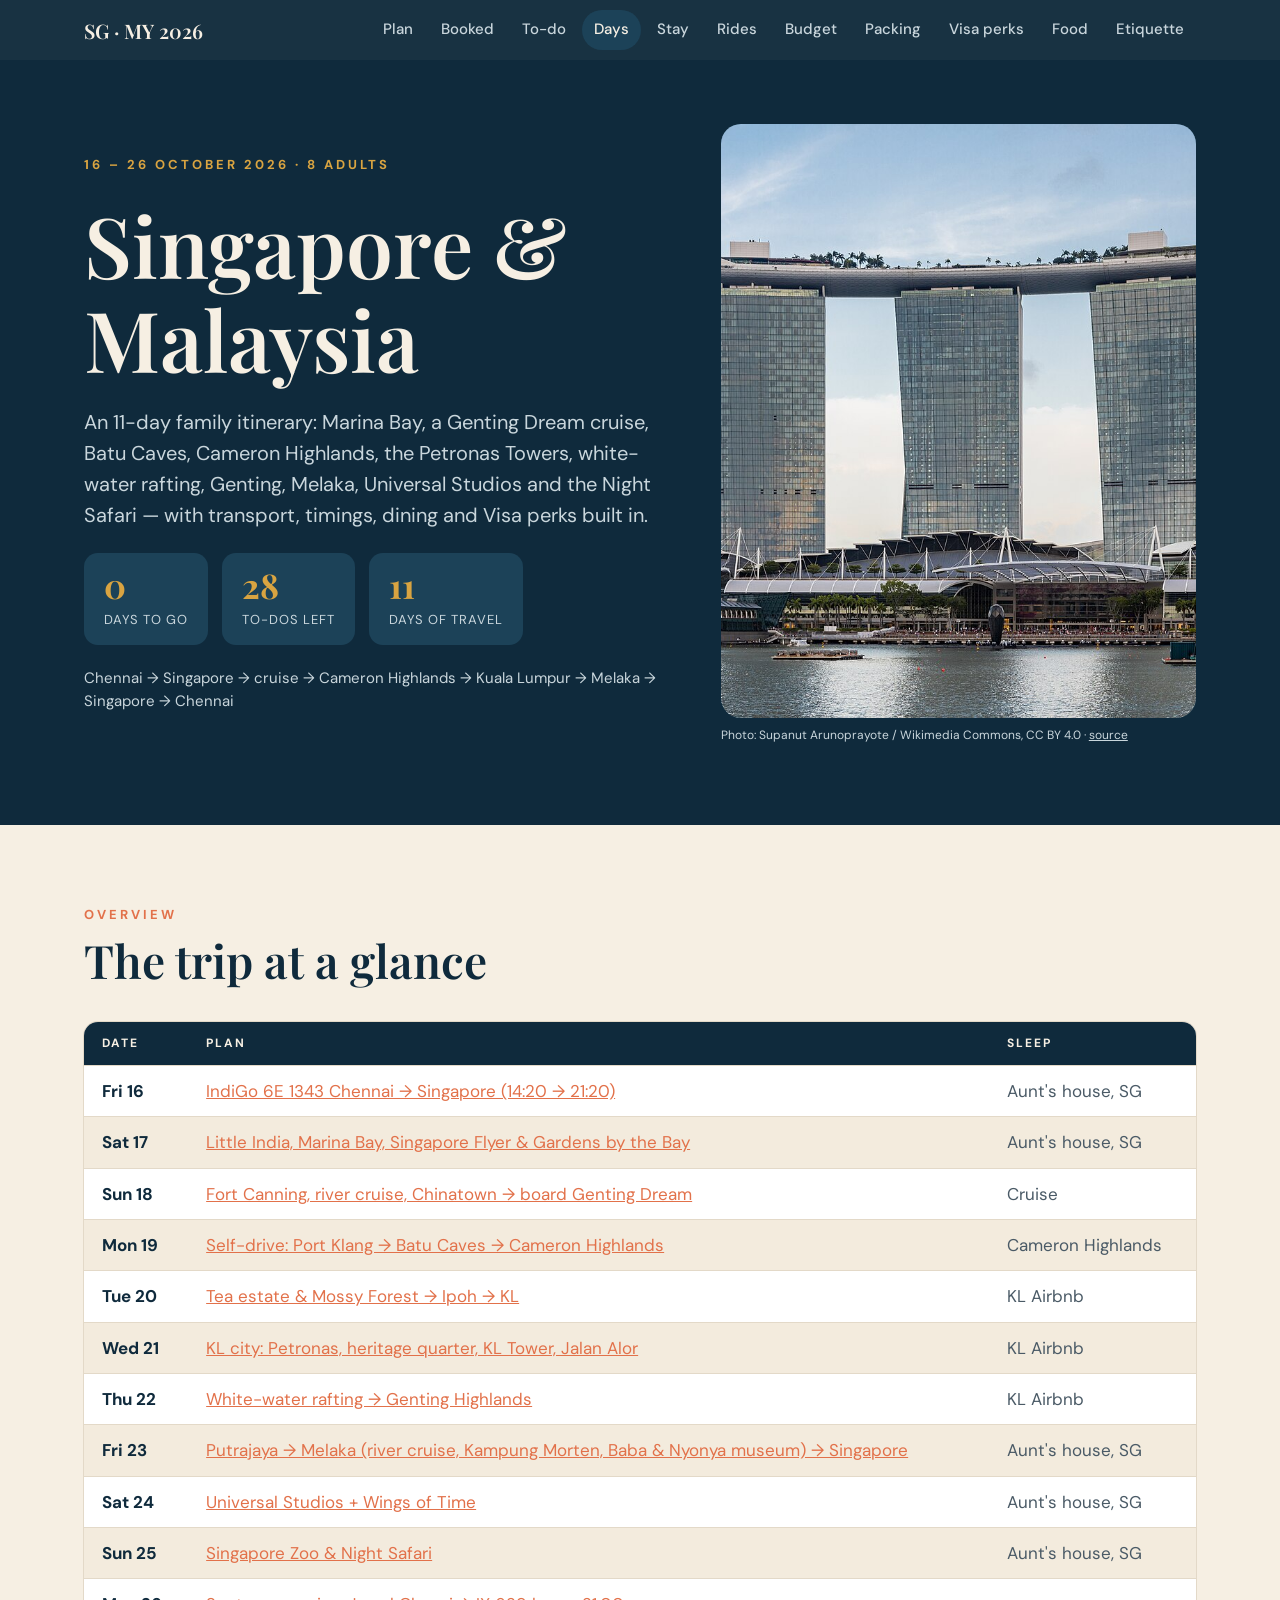
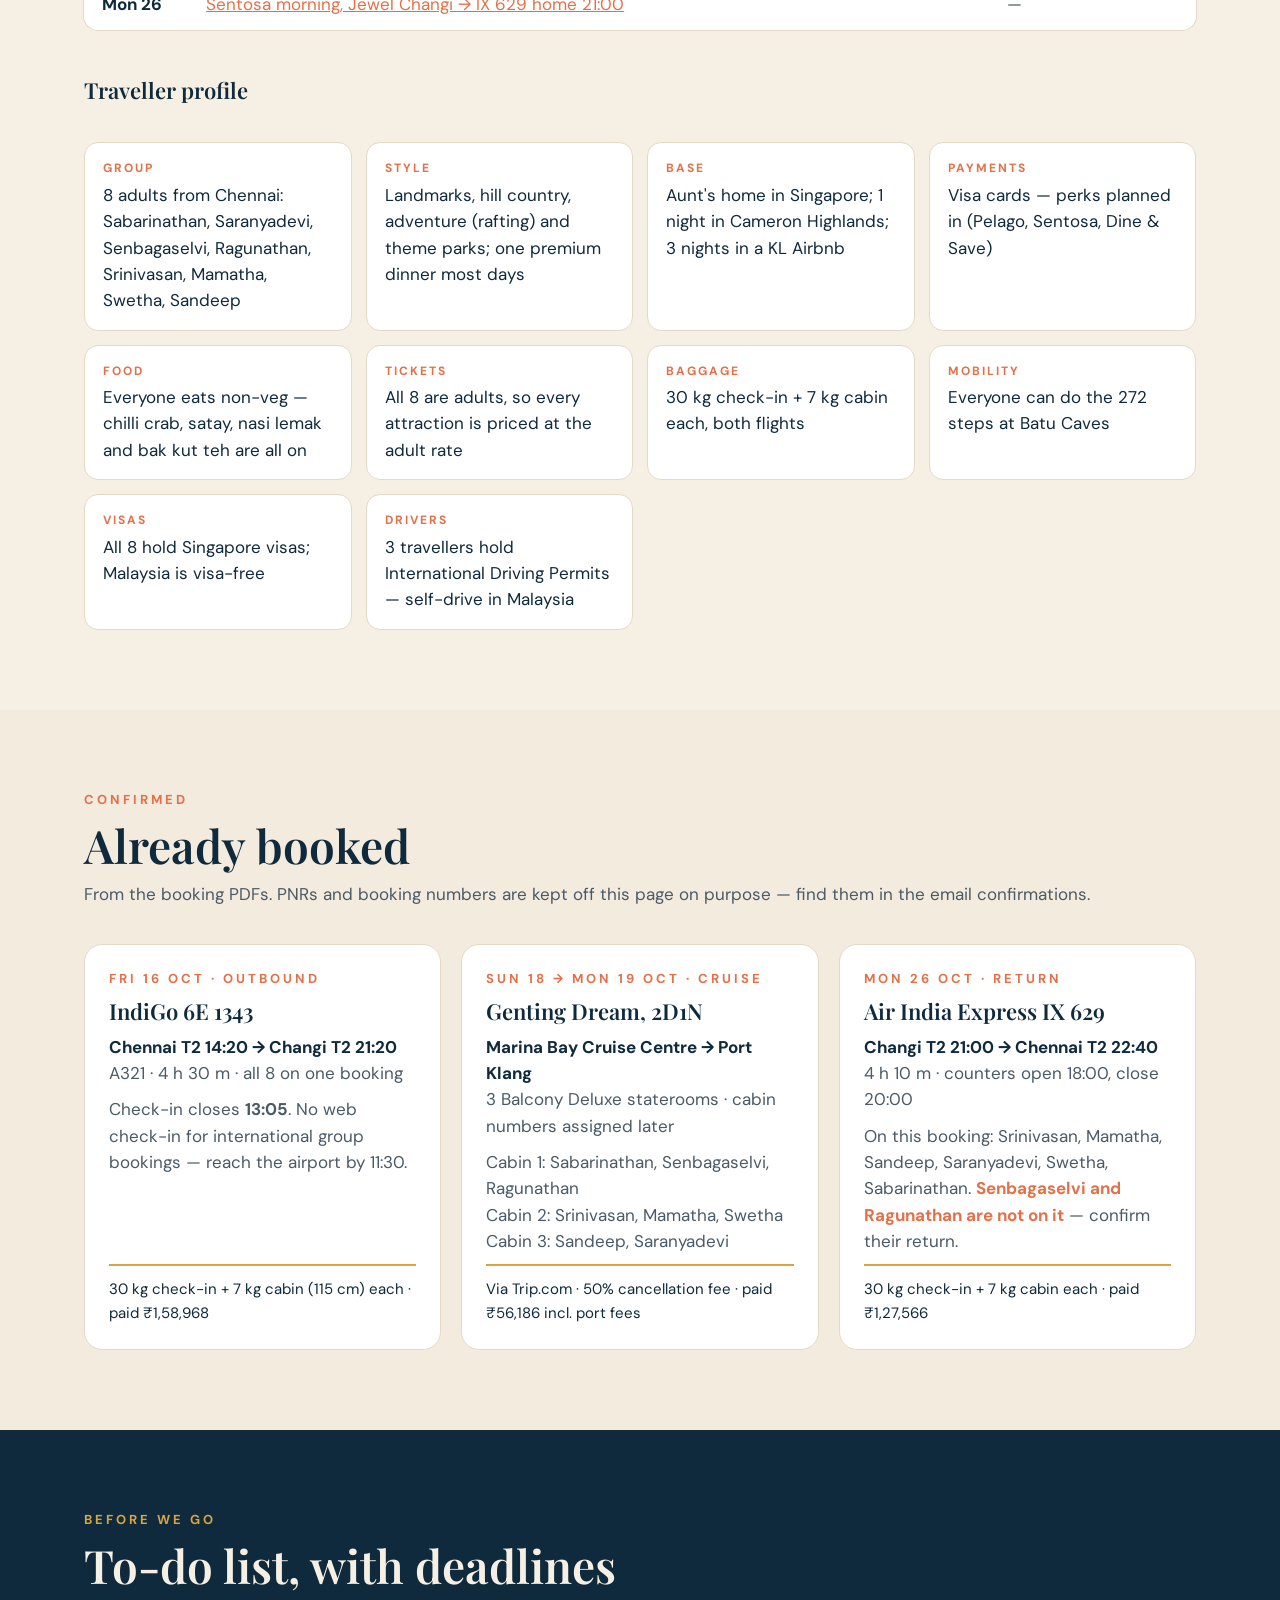
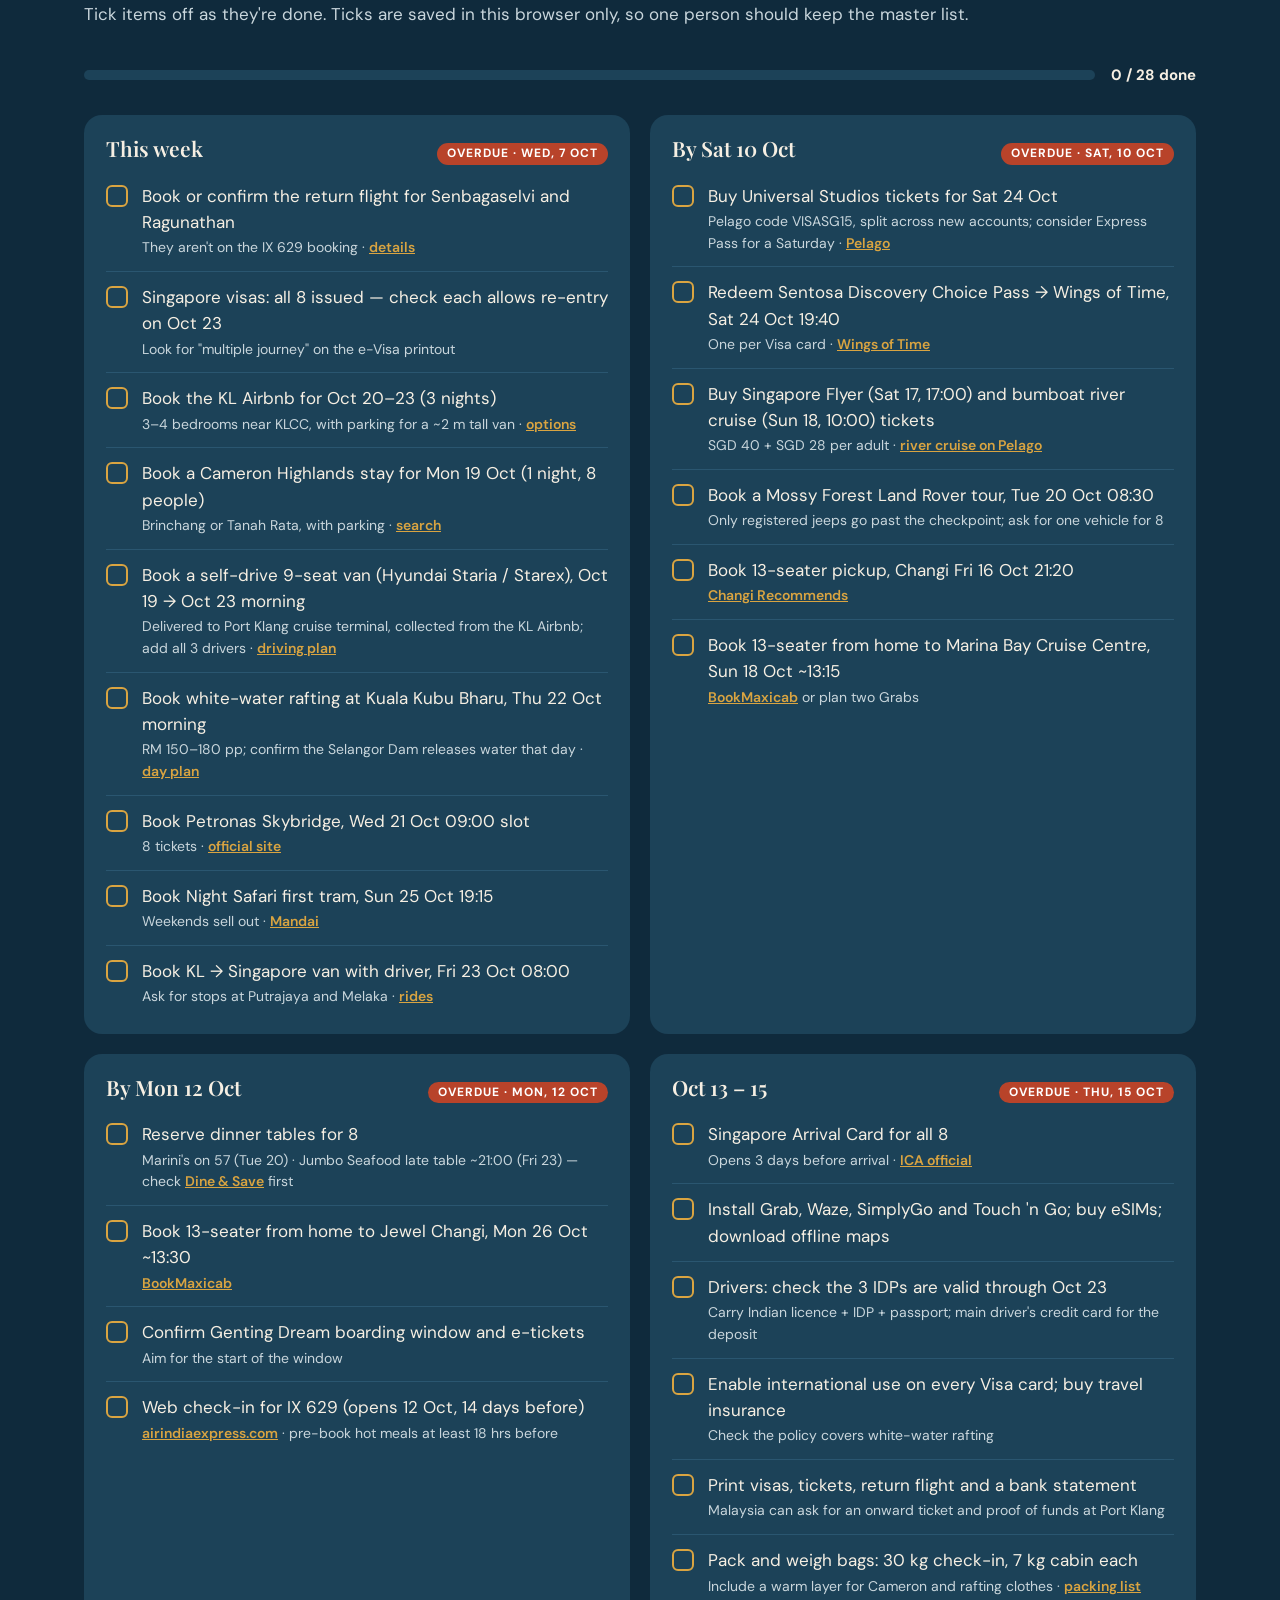
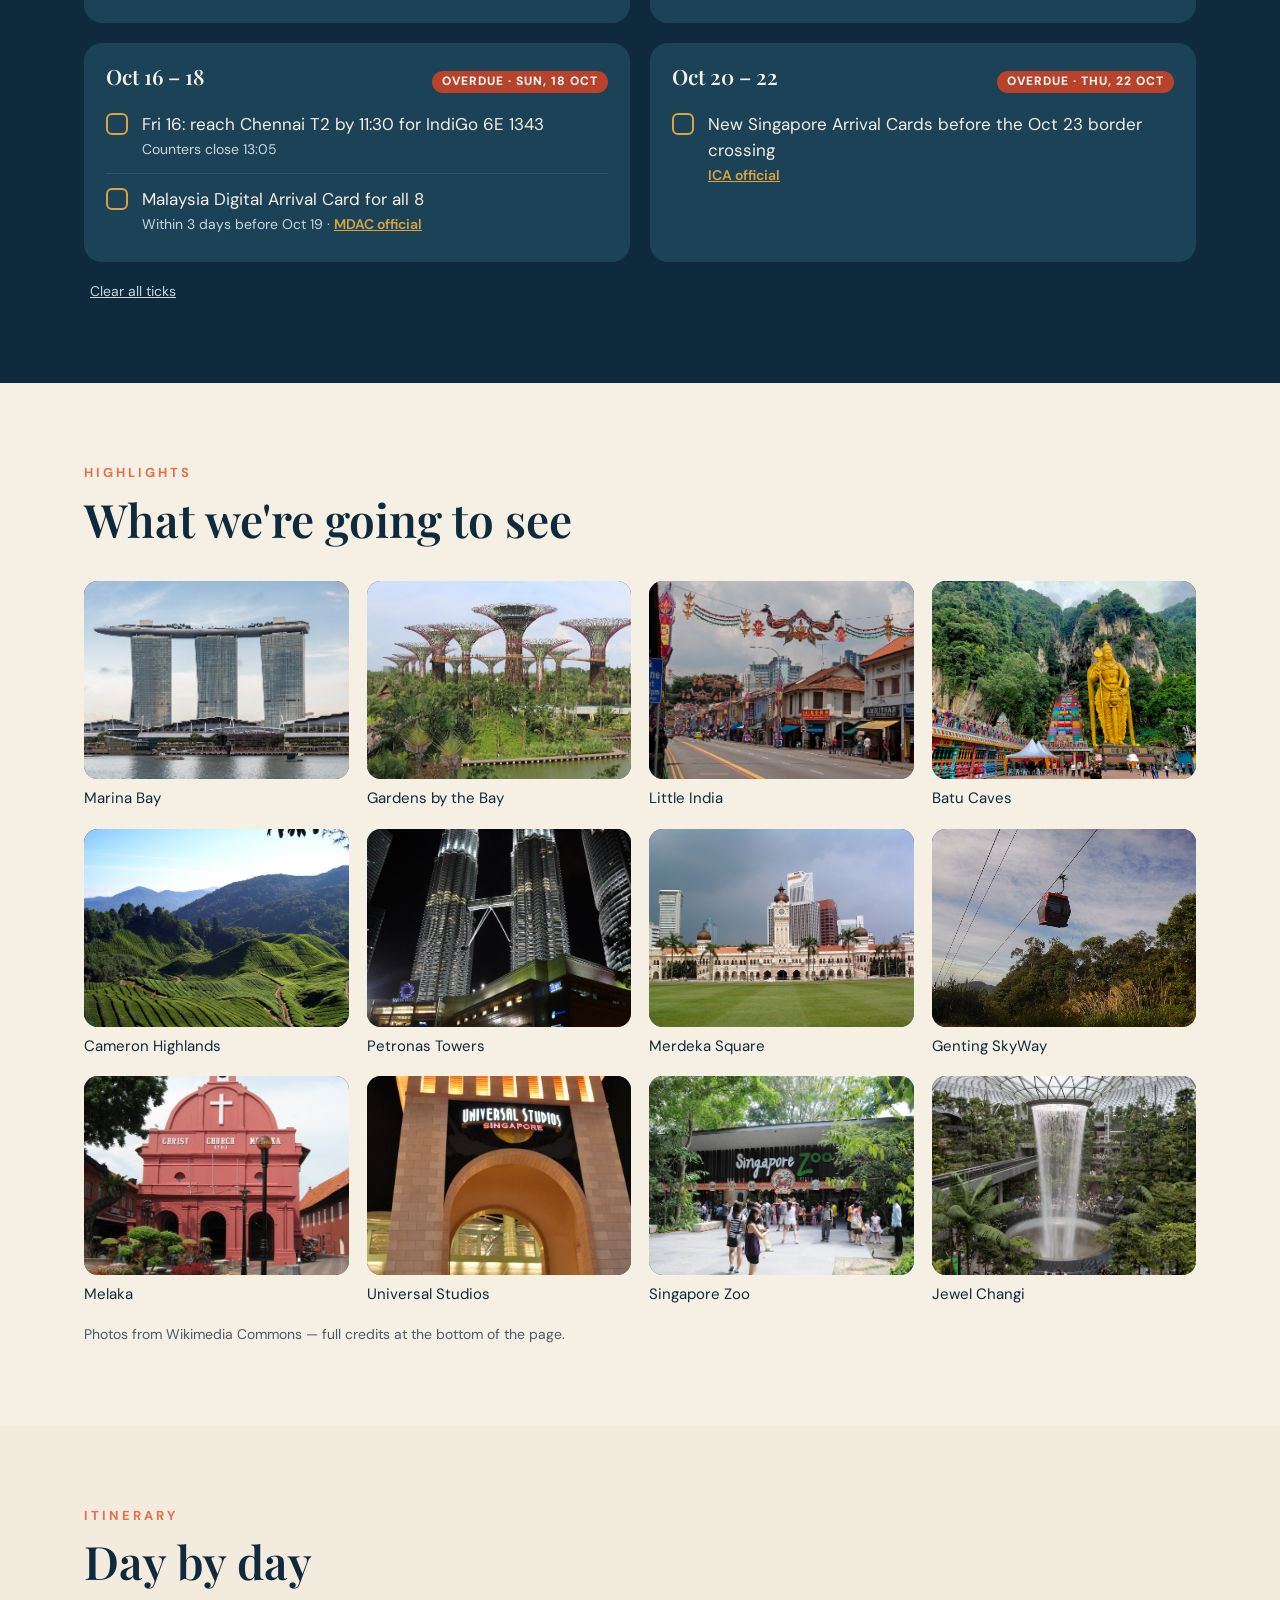
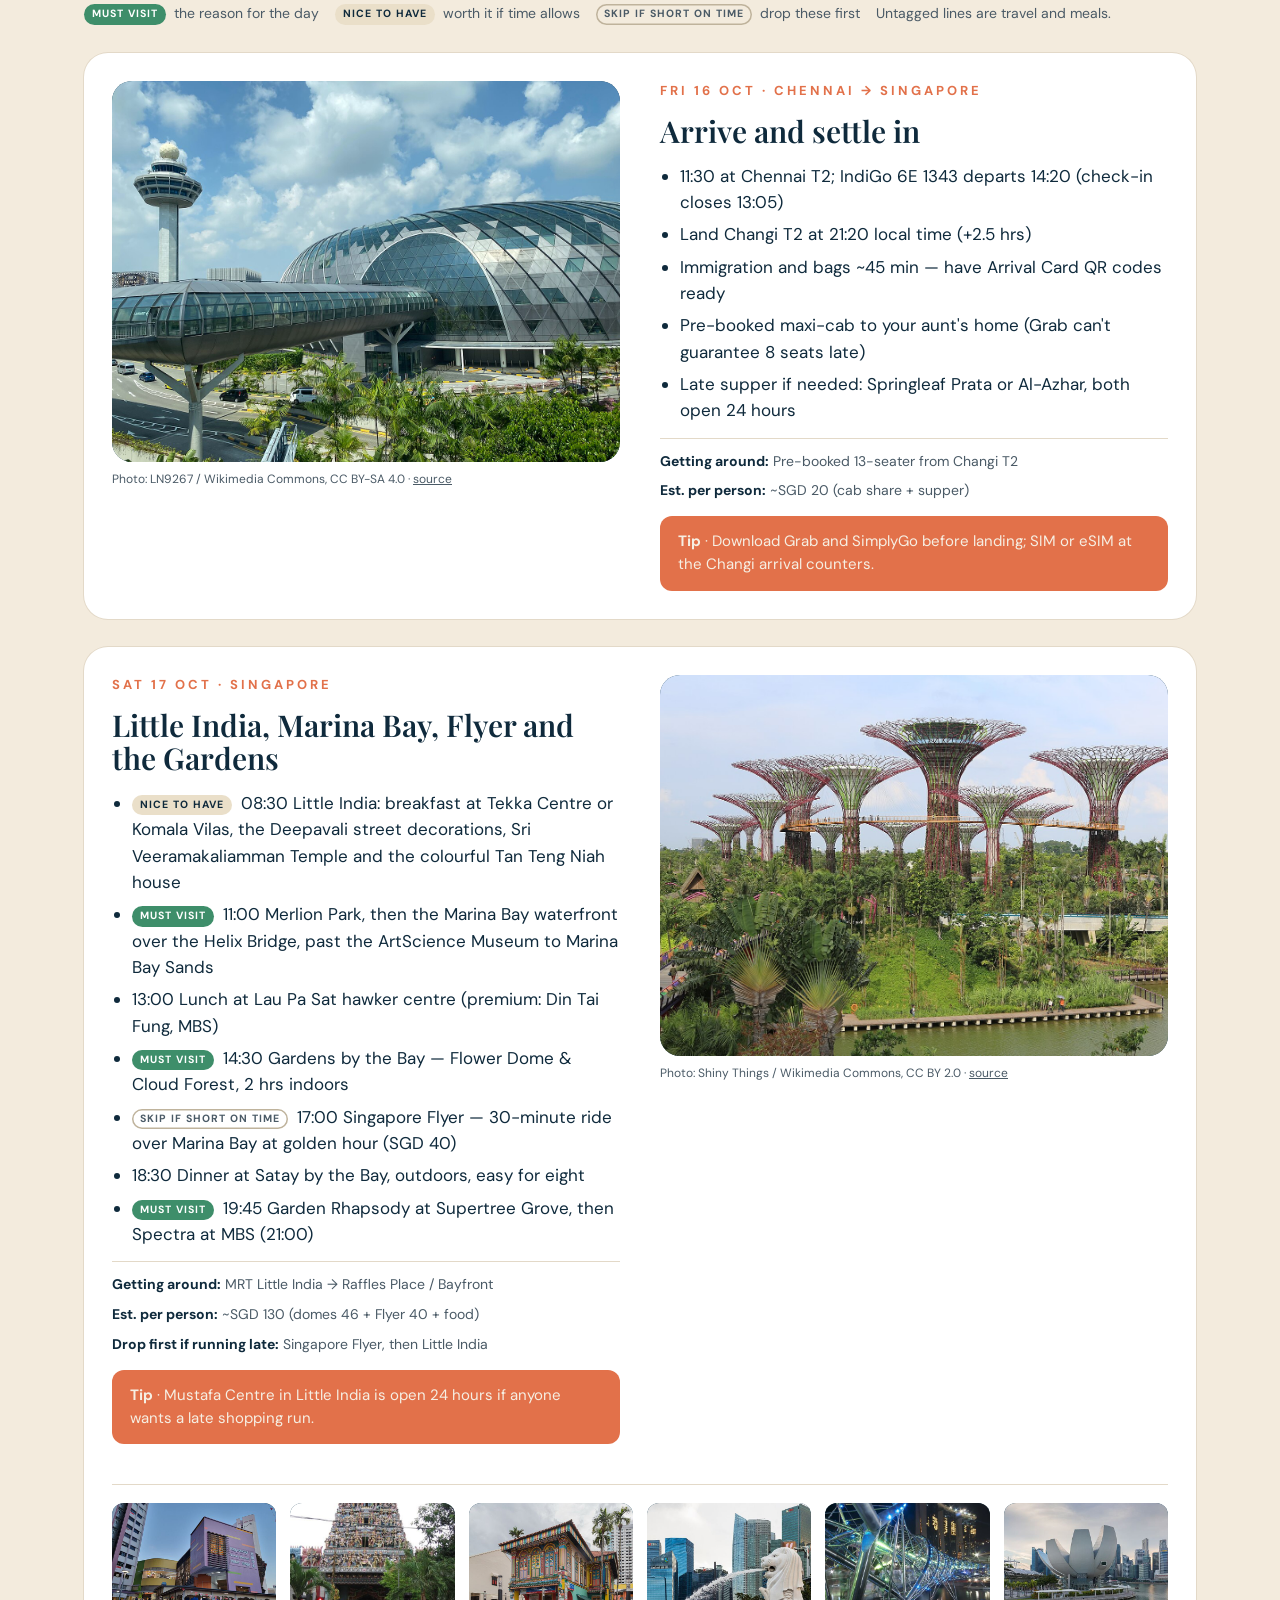
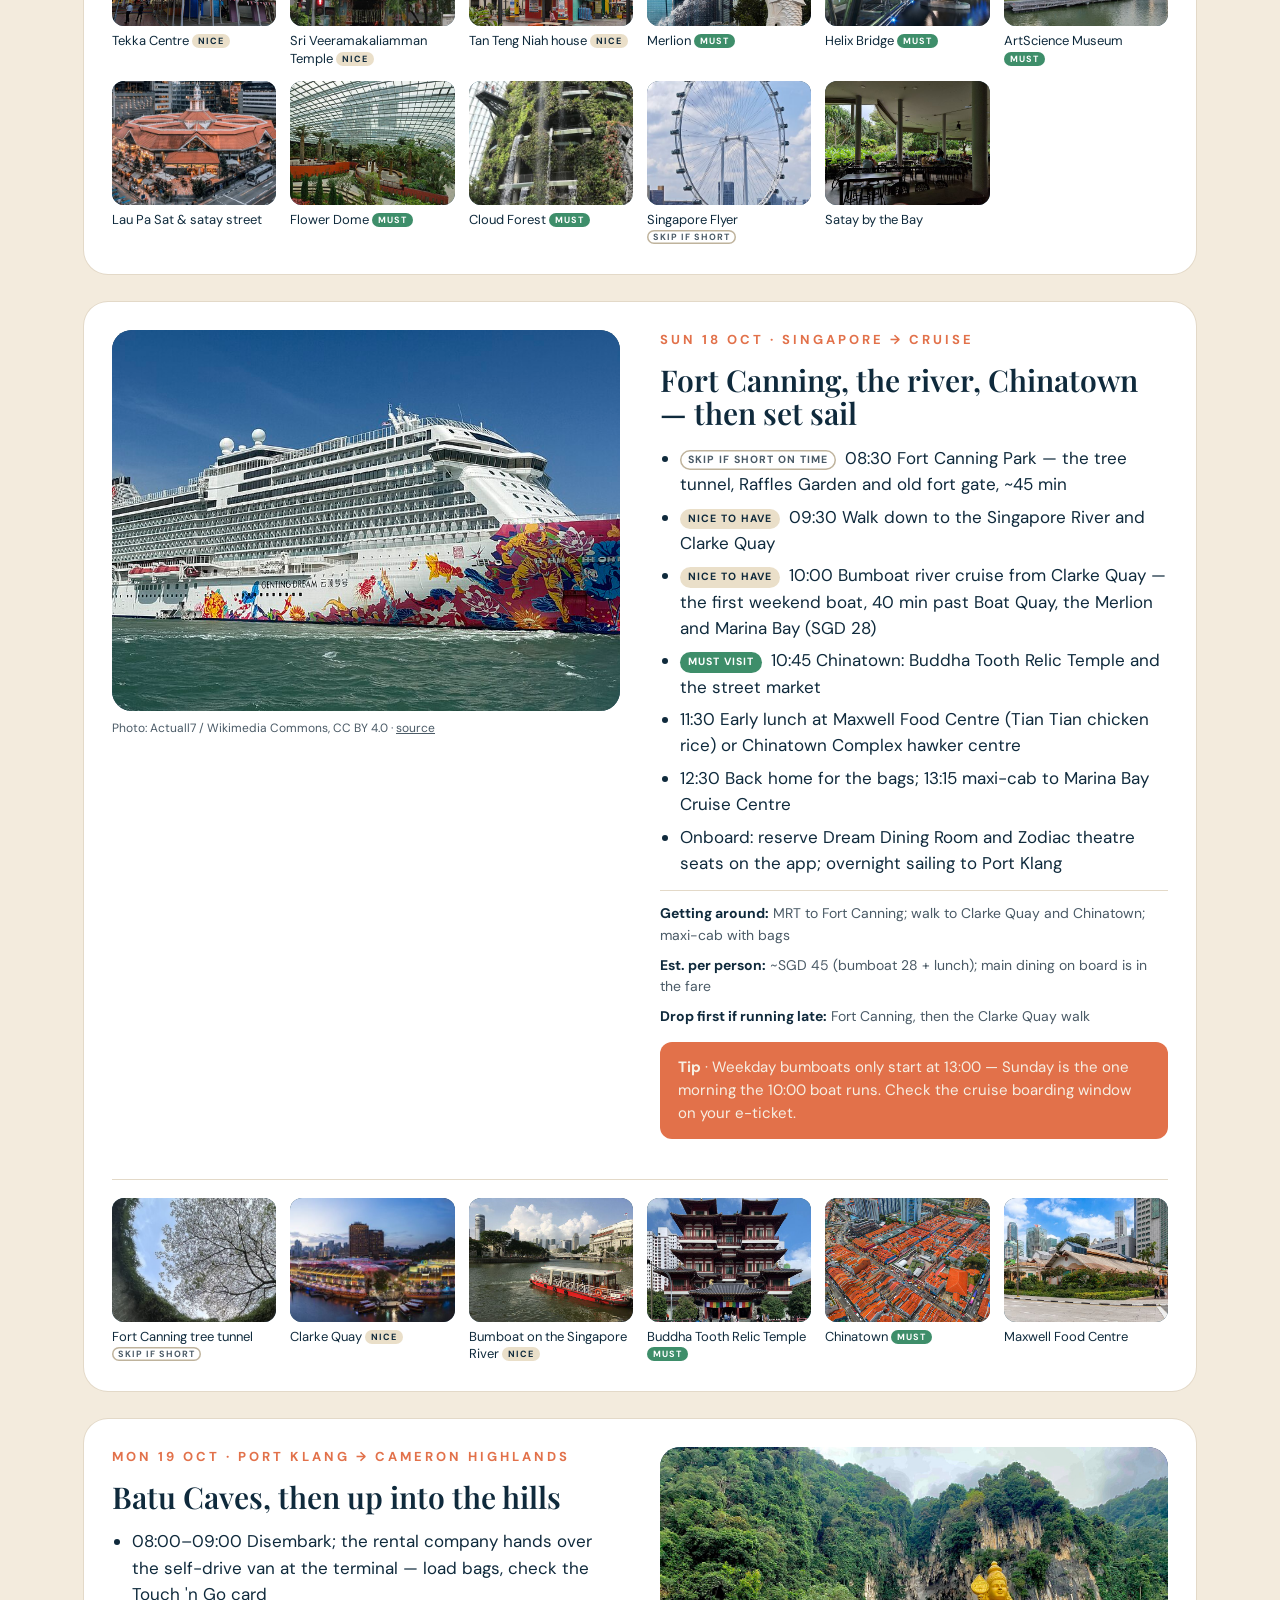
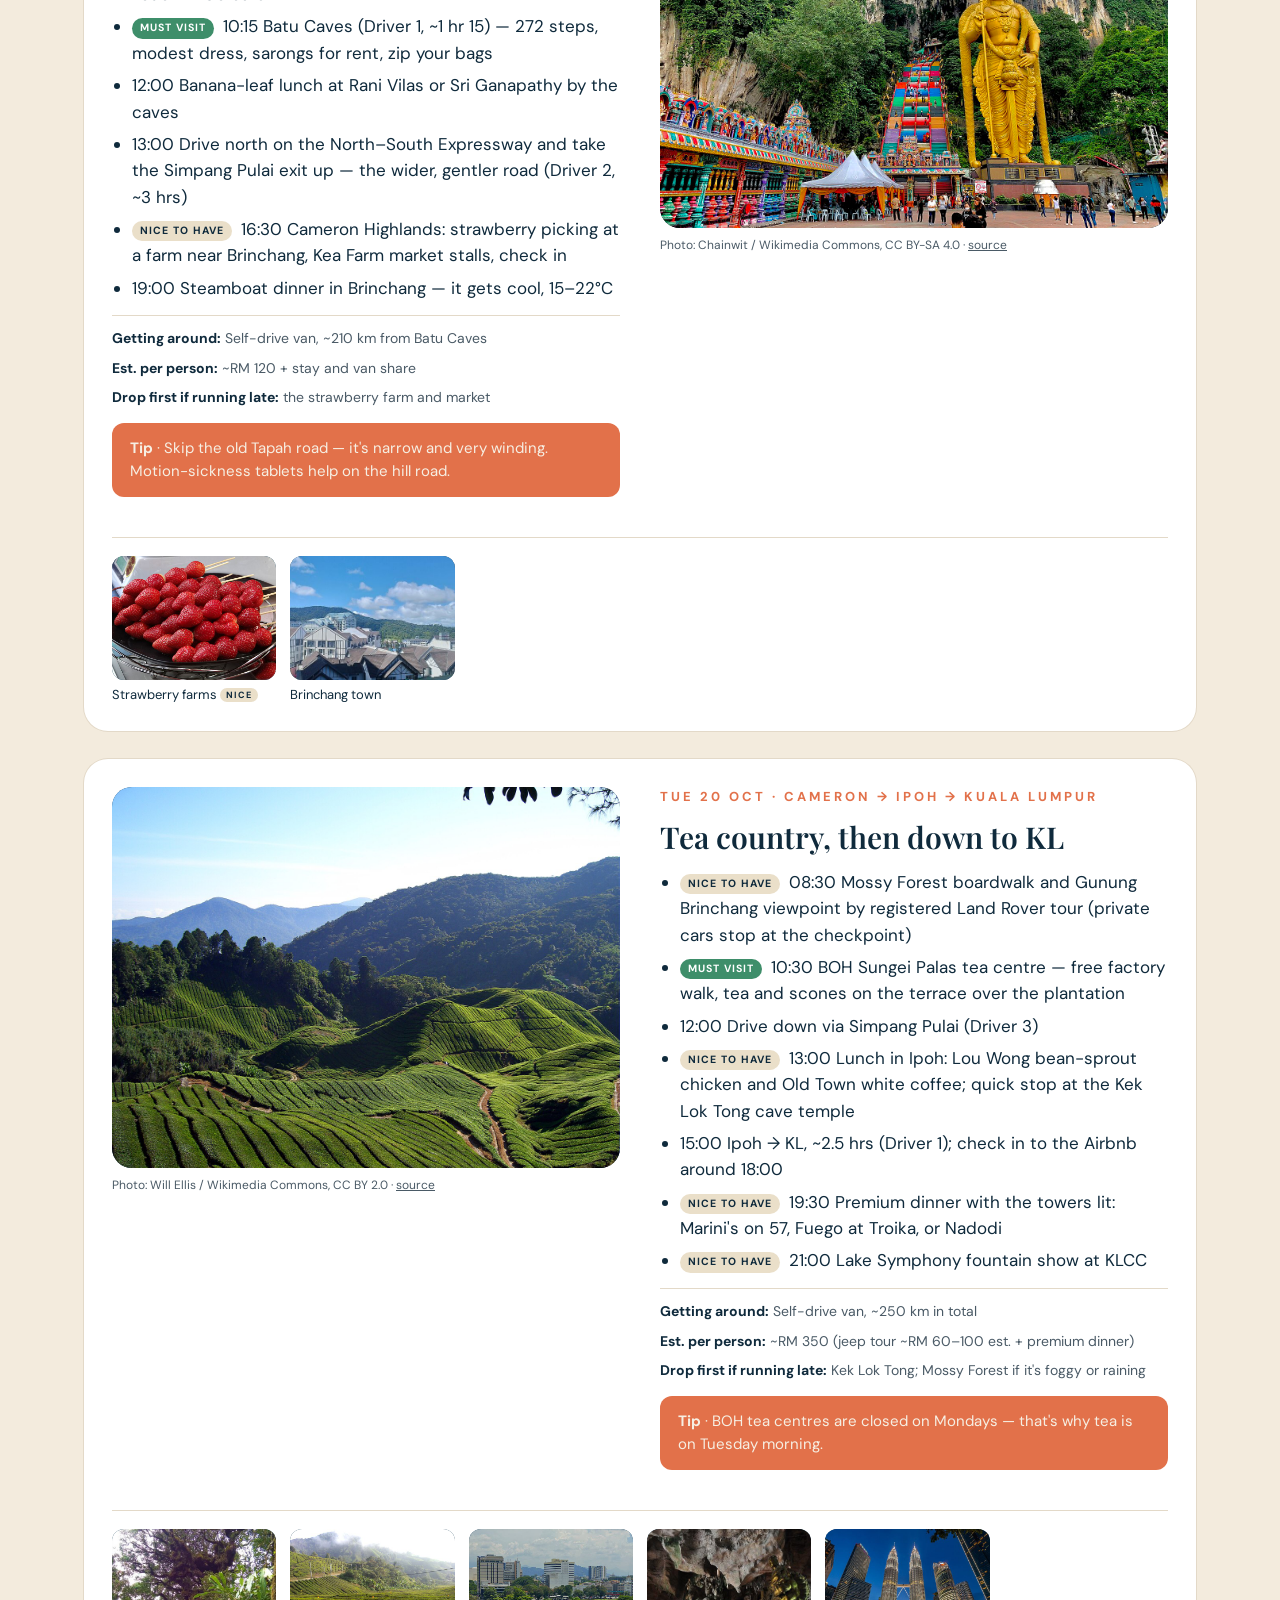
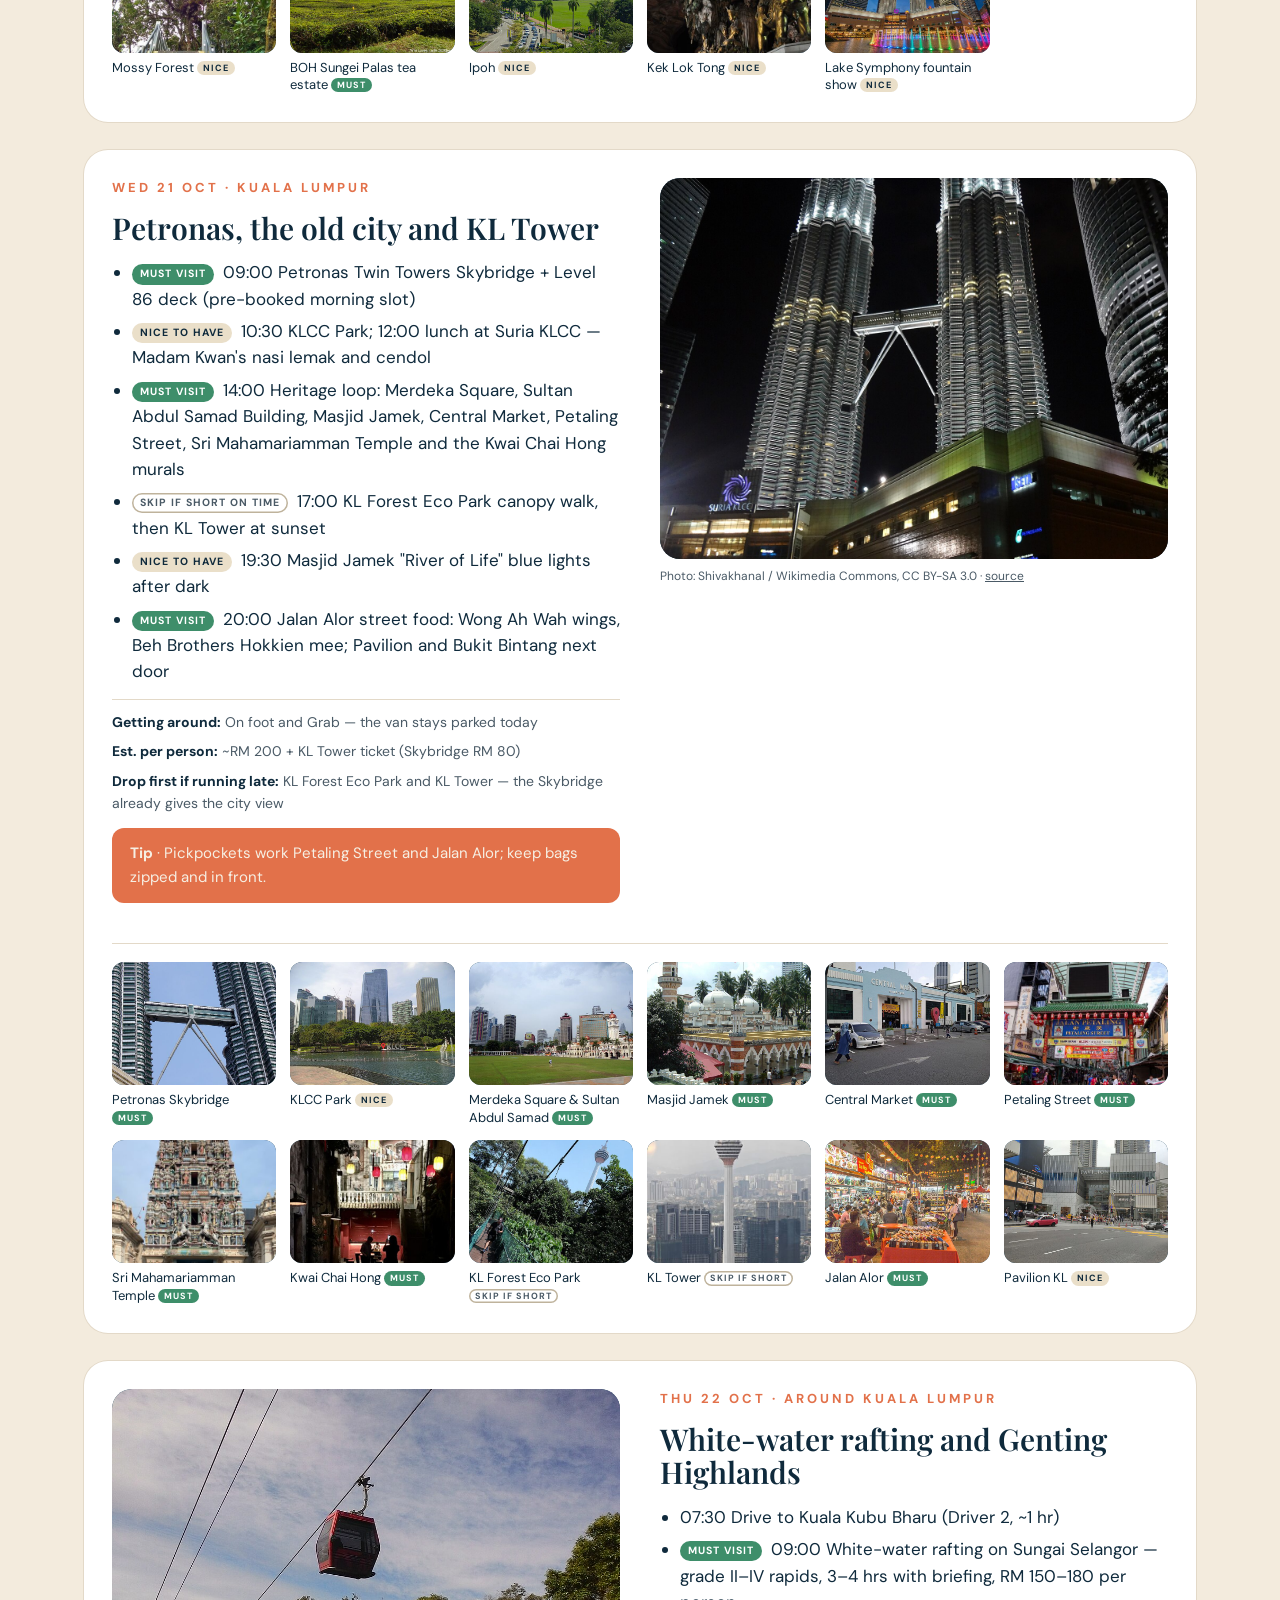
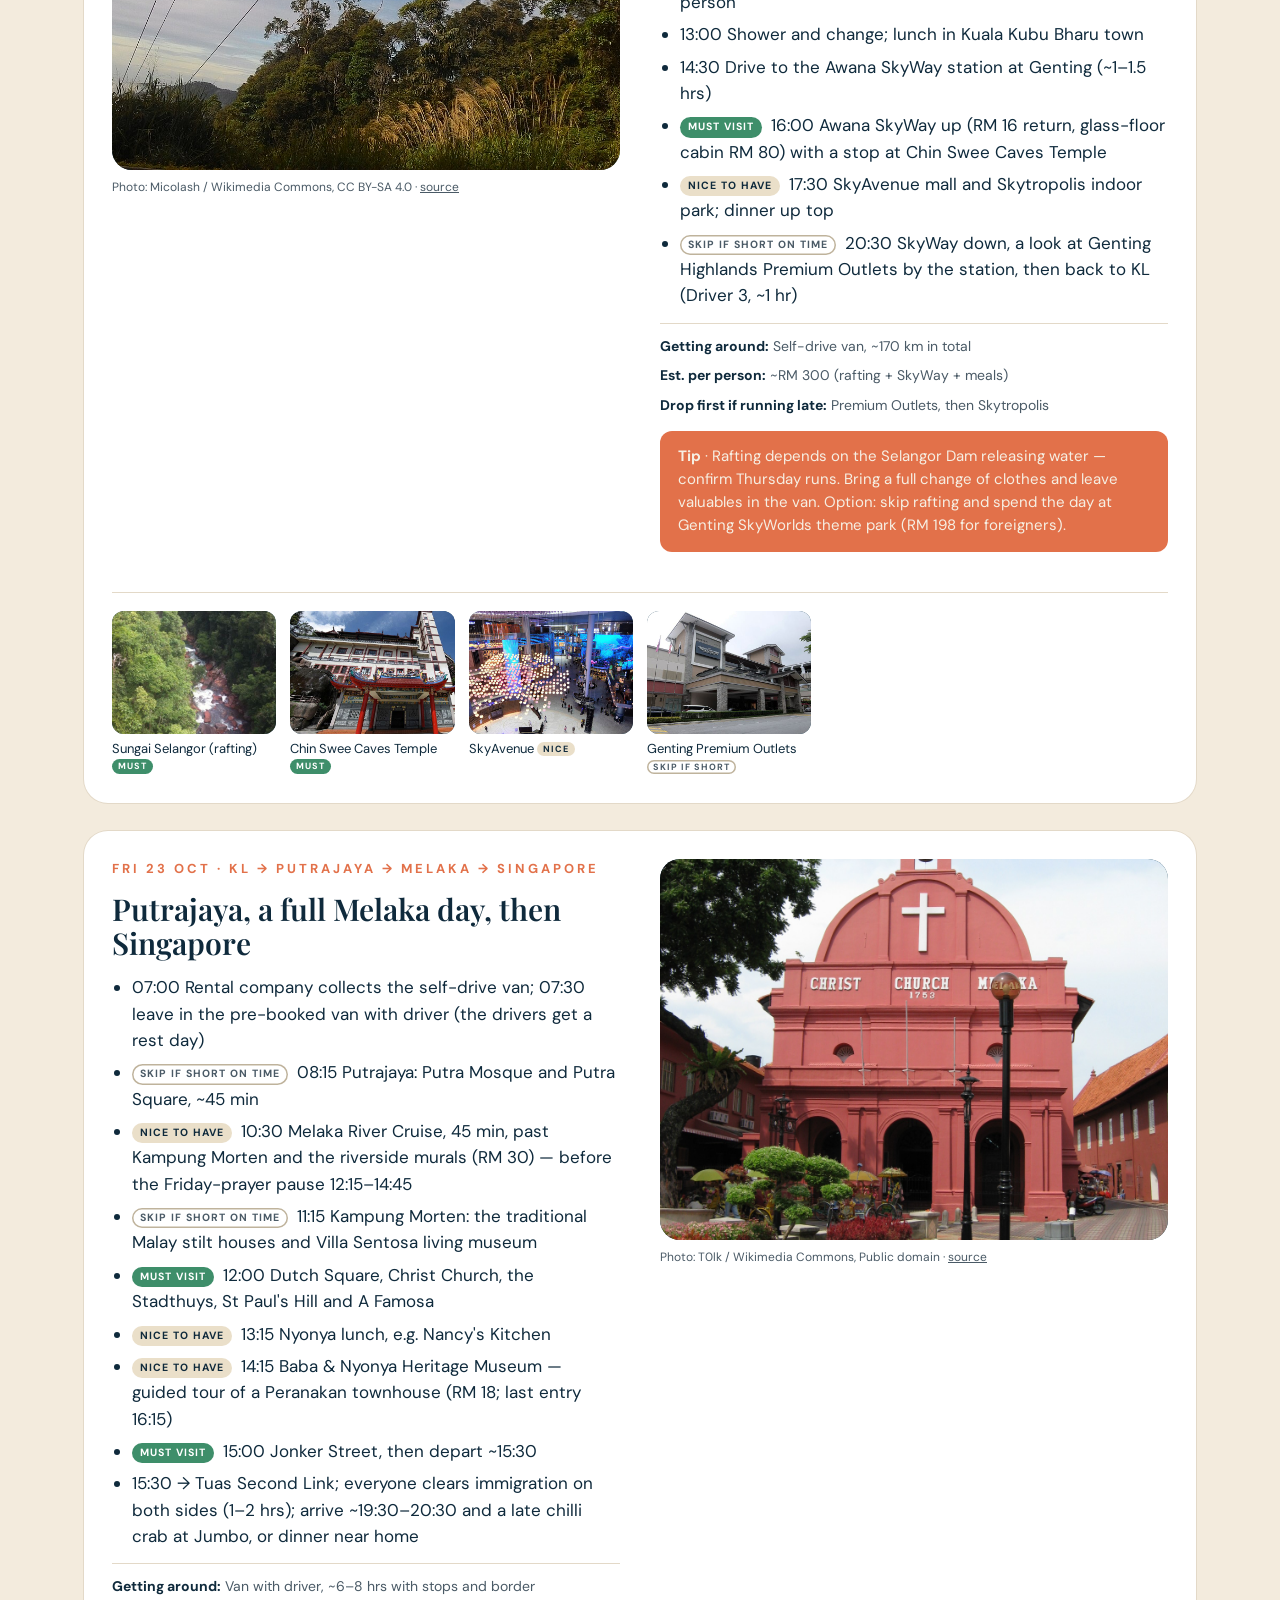
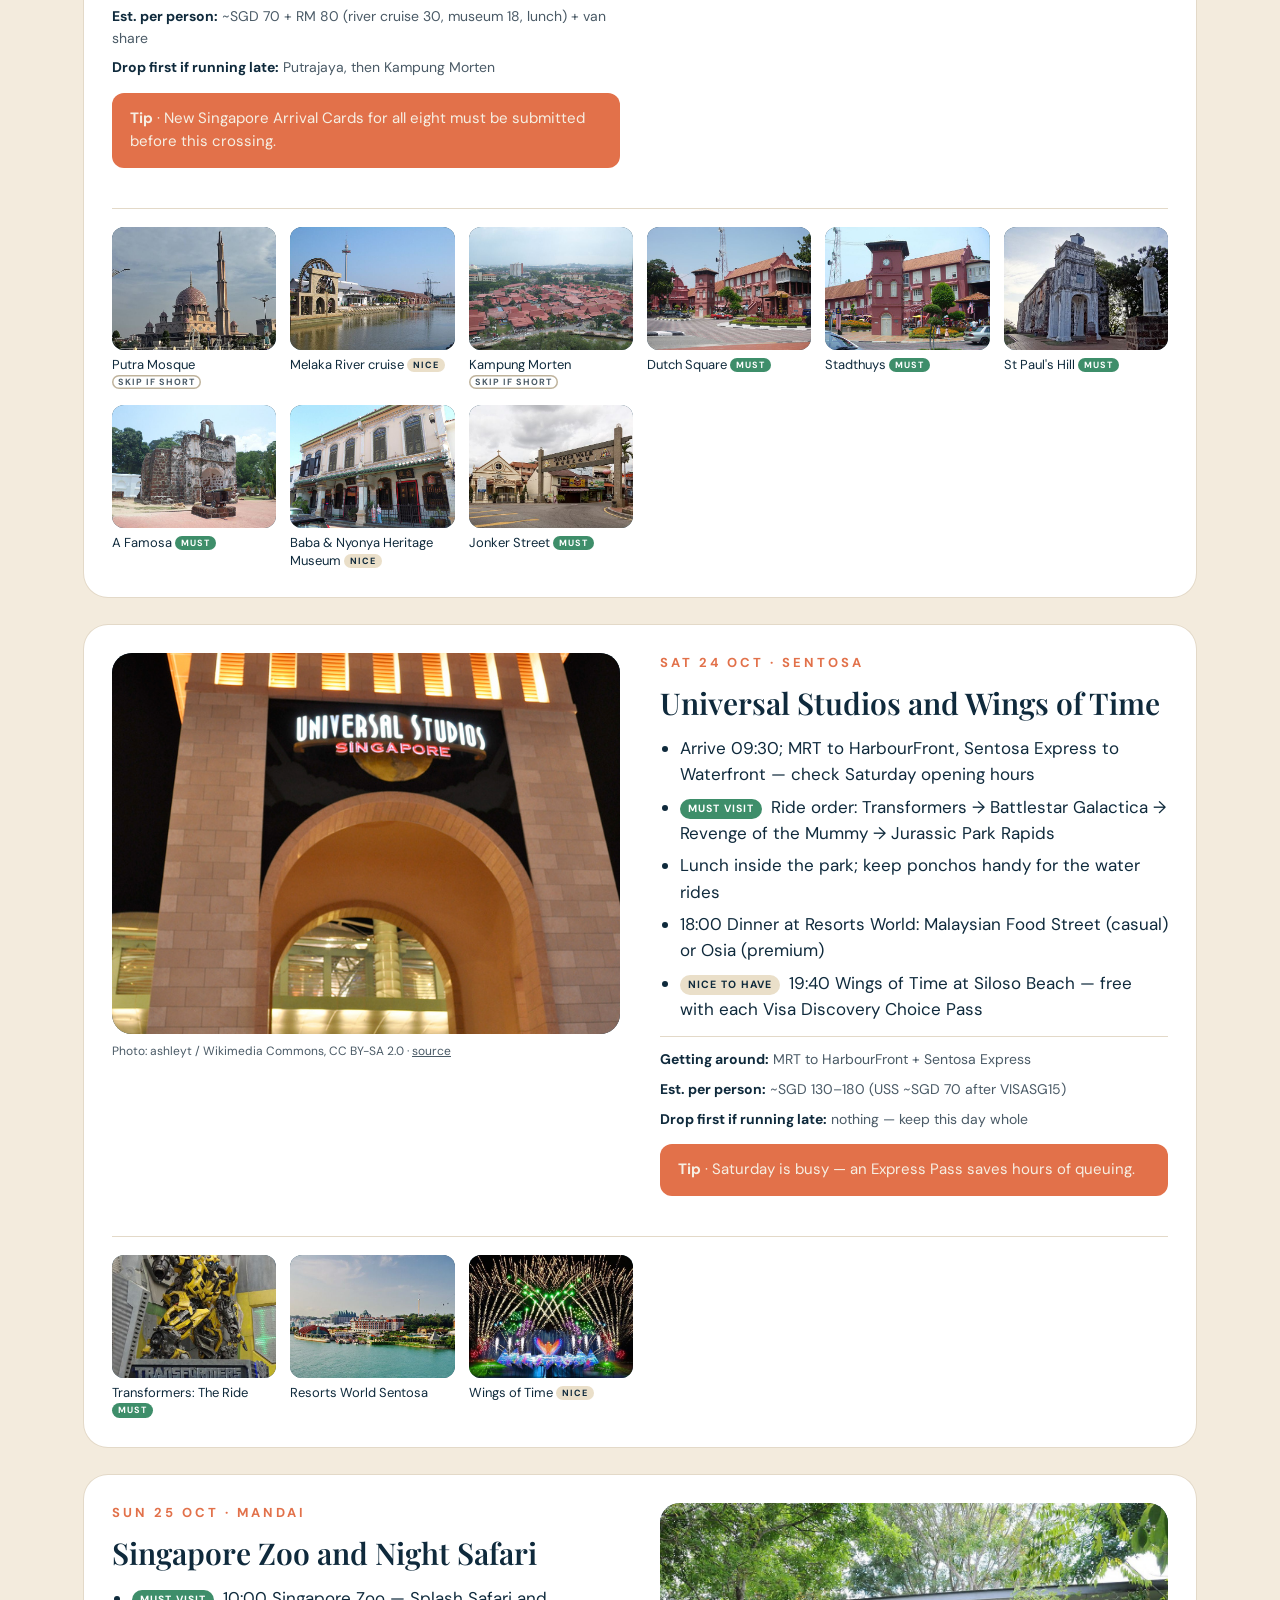
==== commit b8e07e7f: "Add family photos for Lau Pa Sat, Lake Symphony and Wings of Time Use the three added photos (resize" ====
--- a/index.html
+++ b/index.html
@@ -314,7 +314,7 @@
 <div class="txt"><p class="eyebrow">Sat 17 Oct · Singapore</p><h3>Little India, Marina Bay, Flyer and the Gardens</h3>
 <ul><li><span class="tag nice">Nice to have</span> 08:30 Little India: breakfast at Tekka Centre or Komala Vilas, the Deepavali street decorations, Sri Veeramakaliamman Temple and the colourful Tan Teng Niah house</li><li><span class="tag must">Must visit</span> 11:00 Merlion Park, then the Marina Bay waterfront over the Helix Bridge, past the ArtScience Museum to Marina Bay Sands</li><li>13:00 Lunch at Lau Pa Sat hawker centre (premium: Din Tai Fung, MBS)</li><li><span class="tag must">Must visit</span> 14:30 Gardens by the Bay — Flower Dome &amp; Cloud Forest, 2 hrs indoors</li><li><span class="tag skip">Skip if short on time</span> 17:00 Singapore Flyer — 30-minute ride over Marina Bay at golden hour (SGD 40)</li><li>18:30 Dinner at Satay by the Bay, outdoors, easy for eight</li><li><span class="tag must">Must visit</span> 19:45 Garden Rhapsody at Supertree Grove, then Spectra at MBS (21:00)</li></ul>
 <p class="meta"><span><b>Getting around:</b> MRT Little India → Raffles Place / Bayfront</span><span><b>Est. per person:</b> ~SGD 130 (domes 46 + Flyer 40 + food)</span><span><b>Drop first if running late:</b> Singapore Flyer, then Little India</span></p>
-<div class="tip"><b>Tip</b> · Mustafa Centre in Little India is open 24 hours if anyone wants a late shopping run.</div></div><div class="places"><figure><div class="ph"><span>Tekka Centre</span><img src="images/places/tekka-centre.jpg" alt="Tekka Centre" loading="lazy" onerror="this.remove()"></div><figcaption>Tekka Centre <span class="tag nice">Nice</span></figcaption></figure><figure><div class="ph"><span>Sri Veeramakaliamman Temple</span><img src="images/places/sri-veeramakaliamman.jpg" alt="Sri Veeramakaliamman Temple" loading="lazy" onerror="this.remove()"></div><figcaption>Sri Veeramakaliamman Temple <span class="tag nice">Nice</span></figcaption></figure><figure><div class="ph"><span>Tan Teng Niah house</span><img src="images/places/tan-teng-niah.jpg" alt="Tan Teng Niah house" loading="lazy" onerror="this.remove()"></div><figcaption>Tan Teng Niah house <span class="tag nice">Nice</span></figcaption></figure><figure><div class="ph"><span>Merlion</span><img src="images/places/merlion.jpg" alt="Merlion" loading="lazy" onerror="this.remove()"></div><figcaption>Merlion <span class="tag must">Must</span></figcaption></figure><figure><div class="ph"><span>Helix Bridge</span><img src="images/places/helix-bridge.jpg" alt="Helix Bridge" loading="lazy" onerror="this.remove()"></div><figcaption>Helix Bridge <span class="tag must">Must</span></figcaption></figure><figure><div class="ph"><span>ArtScience Museum</span><img src="images/places/artscience.jpg" alt="ArtScience Museum" loading="lazy" onerror="this.remove()"></div><figcaption>ArtScience Museum <span class="tag must">Must</span></figcaption></figure><figure><div class="ph"><span>Lau Pa Sat</span><img src="images/places/lau-pa-sat.jpg" alt="Lau Pa Sat" loading="lazy" onerror="this.remove()"></div><figcaption>Lau Pa Sat </figcaption></figure><figure><div class="ph"><span>Flower Dome</span><img src="images/places/flower-dome.jpg" alt="Flower Dome" loading="lazy" onerror="this.remove()"></div><figcaption>Flower Dome <span class="tag must">Must</span></figcaption></figure><figure><div class="ph"><span>Cloud Forest</span><img src="images/places/cloud-forest.jpg" alt="Cloud Forest" loading="lazy" onerror="this.remove()"></div><figcaption>Cloud Forest <span class="tag must">Must</span></figcaption></figure><figure><div class="ph"><span>Singapore Flyer</span><img src="images/places/singapore-flyer.jpg" alt="Singapore Flyer" loading="lazy" onerror="this.remove()"></div><figcaption>Singapore Flyer <span class="tag skip">Skip if short</span></figcaption></figure><figure><div class="ph"><span>Satay by the Bay</span><img src="images/places/satay-by-the-bay.jpg" alt="Satay by the Bay" loading="lazy" onerror="this.remove()"></div><figcaption>Satay by the Bay </figcaption></figure></div></article>
+<div class="tip"><b>Tip</b> · Mustafa Centre in Little India is open 24 hours if anyone wants a late shopping run.</div></div><div class="places"><figure><div class="ph"><span>Tekka Centre</span><img src="images/places/tekka-centre.jpg" alt="Tekka Centre" loading="lazy" onerror="this.remove()"></div><figcaption>Tekka Centre <span class="tag nice">Nice</span></figcaption></figure><figure><div class="ph"><span>Sri Veeramakaliamman Temple</span><img src="images/places/sri-veeramakaliamman.jpg" alt="Sri Veeramakaliamman Temple" loading="lazy" onerror="this.remove()"></div><figcaption>Sri Veeramakaliamman Temple <span class="tag nice">Nice</span></figcaption></figure><figure><div class="ph"><span>Tan Teng Niah house</span><img src="images/places/tan-teng-niah.jpg" alt="Tan Teng Niah house" loading="lazy" onerror="this.remove()"></div><figcaption>Tan Teng Niah house <span class="tag nice">Nice</span></figcaption></figure><figure><div class="ph"><span>Merlion</span><img src="images/places/merlion.jpg" alt="Merlion" loading="lazy" onerror="this.remove()"></div><figcaption>Merlion <span class="tag must">Must</span></figcaption></figure><figure><div class="ph"><span>Helix Bridge</span><img src="images/places/helix-bridge.jpg" alt="Helix Bridge" loading="lazy" onerror="this.remove()"></div><figcaption>Helix Bridge <span class="tag must">Must</span></figcaption></figure><figure><div class="ph"><span>ArtScience Museum</span><img src="images/places/artscience.jpg" alt="ArtScience Museum" loading="lazy" onerror="this.remove()"></div><figcaption>ArtScience Museum <span class="tag must">Must</span></figcaption></figure><figure><div class="ph"><span>Lau Pa Sat &amp; satay street</span><img src="images/places/lau-pa-sat.jpg" alt="Lau Pa Sat and its satay street" loading="lazy" onerror="this.remove()"></div><figcaption>Lau Pa Sat &amp; satay street </figcaption></figure><figure><div class="ph"><span>Flower Dome</span><img src="images/places/flower-dome.jpg" alt="Flower Dome" loading="lazy" onerror="this.remove()"></div><figcaption>Flower Dome <span class="tag must">Must</span></figcaption></figure><figure><div class="ph"><span>Cloud Forest</span><img src="images/places/cloud-forest.jpg" alt="Cloud Forest" loading="lazy" onerror="this.remove()"></div><figcaption>Cloud Forest <span class="tag must">Must</span></figcaption></figure><figure><div class="ph"><span>Singapore Flyer</span><img src="images/places/singapore-flyer.jpg" alt="Singapore Flyer" loading="lazy" onerror="this.remove()"></div><figcaption>Singapore Flyer <span class="tag skip">Skip if short</span></figcaption></figure><figure><div class="ph"><span>Satay by the Bay</span><img src="images/places/satay-by-the-bay.jpg" alt="Satay by the Bay" loading="lazy" onerror="this.remove()"></div><figcaption>Satay by the Bay </figcaption></figure></div></article>
 
 <article class="day" id="d18"><figure><div class="ph"><span>Genting Dream</span><img src="images/genting-dream.jpg" alt="Genting Dream cruise ship" loading="lazy" onerror="this.remove()"></div><figcaption>Photo: Actuall7 / Wikimedia Commons, CC BY 4.0 · <a href="https://commons.wikimedia.org/wiki/File:Genting_Dream_in_Malacca,_Malaysia,_2025_(cropped).jpg" target="_blank" rel="noopener">source</a></figcaption></figure>
 <div class="txt"><p class="eyebrow">Sun 18 Oct · Singapore → cruise</p><h3>Fort Canning, the river, Chinatown — then set sail</h3>
@@ -332,13 +332,13 @@
 <div class="txt"><p class="eyebrow">Tue 20 Oct · Cameron → Ipoh → Kuala Lumpur</p><h3>Tea country, then down to KL</h3>
 <ul><li><span class="tag nice">Nice to have</span> 08:30 Mossy Forest boardwalk and Gunung Brinchang viewpoint by registered Land Rover tour (private cars stop at the checkpoint)</li><li><span class="tag must">Must visit</span> 10:30 BOH Sungei Palas tea centre — free factory walk, tea and scones on the terrace over the plantation</li><li>12:00 Drive down via Simpang Pulai (Driver 3)</li><li><span class="tag nice">Nice to have</span> 13:00 Lunch in Ipoh: Lou Wong bean-sprout chicken and Old Town white coffee; quick stop at the Kek Lok Tong cave temple</li><li>15:00 Ipoh → KL, ~2.5 hrs (Driver 1); check in to the Airbnb around 18:00</li><li><span class="tag nice">Nice to have</span> 19:30 Premium dinner with the towers lit: Marini's on 57, Fuego at Troika, or Nadodi</li><li><span class="tag nice">Nice to have</span> 21:00 Lake Symphony fountain show at KLCC</li></ul>
 <p class="meta"><span><b>Getting around:</b> Self-drive van, ~250 km in total</span><span><b>Est. per person:</b> ~RM 350 (jeep tour ~RM 60–100 est. + premium dinner)</span><span><b>Drop first if running late:</b> Kek Lok Tong; Mossy Forest if it's foggy or raining</span></p>
-<div class="tip"><b>Tip</b> · BOH tea centres are closed on Mondays — that's why tea is on Tuesday morning.</div></div><div class="places"><figure><div class="ph"><span>Mossy Forest</span><img src="images/places/mossy-forest.jpg" alt="Mossy Forest" loading="lazy" onerror="this.remove()"></div><figcaption>Mossy Forest <span class="tag nice">Nice</span></figcaption></figure><figure><div class="ph"><span>BOH Sungei Palas tea estate</span><img src="images/places/boh.jpg" alt="BOH Sungei Palas tea estate" loading="lazy" onerror="this.remove()"></div><figcaption>BOH Sungei Palas tea estate <span class="tag must">Must</span></figcaption></figure><figure><div class="ph"><span>Ipoh</span><img src="images/places/ipoh.jpg" alt="Ipoh" loading="lazy" onerror="this.remove()"></div><figcaption>Ipoh <span class="tag nice">Nice</span></figcaption></figure><figure><div class="ph"><span>Kek Lok Tong</span><img src="images/places/kek-lok-tong.jpg" alt="Kek Lok Tong" loading="lazy" onerror="this.remove()"></div><figcaption>Kek Lok Tong <span class="tag nice">Nice</span></figcaption></figure><figure><div class="ph"><span>KLCC Park &amp; Lake Symphony</span><img src="images/places/klcc-park.jpg" alt="KLCC Park &amp; Lake Symphony" loading="lazy" onerror="this.remove()"></div><figcaption>KLCC Park &amp; Lake Symphony <span class="tag nice">Nice</span></figcaption></figure></div></article>
+<div class="tip"><b>Tip</b> · BOH tea centres are closed on Mondays — that's why tea is on Tuesday morning.</div></div><div class="places"><figure><div class="ph"><span>Mossy Forest</span><img src="images/places/mossy-forest.jpg" alt="Mossy Forest" loading="lazy" onerror="this.remove()"></div><figcaption>Mossy Forest <span class="tag nice">Nice</span></figcaption></figure><figure><div class="ph"><span>BOH Sungei Palas tea estate</span><img src="images/places/boh.jpg" alt="BOH Sungei Palas tea estate" loading="lazy" onerror="this.remove()"></div><figcaption>BOH Sungei Palas tea estate <span class="tag must">Must</span></figcaption></figure><figure><div class="ph"><span>Ipoh</span><img src="images/places/ipoh.jpg" alt="Ipoh" loading="lazy" onerror="this.remove()"></div><figcaption>Ipoh <span class="tag nice">Nice</span></figcaption></figure><figure><div class="ph"><span>Kek Lok Tong</span><img src="images/places/kek-lok-tong.jpg" alt="Kek Lok Tong" loading="lazy" onerror="this.remove()"></div><figcaption>Kek Lok Tong <span class="tag nice">Nice</span></figcaption></figure><figure><div class="ph"><span>Lake Symphony fountain show</span><img src="images/places/lake-symphony.jpg" alt="Lake Symphony fountain show" loading="lazy" onerror="this.remove()"></div><figcaption>Lake Symphony fountain show <span class="tag nice">Nice</span></figcaption></figure></div></article>
 
 <article class="day" id="d21"><figure><div class="ph"><span>Petronas Towers</span><img src="images/petronas-towers.jpg" alt="Petronas Twin Towers at night" loading="lazy" onerror="this.remove()"></div><figcaption>Photo: Shivakhanal / Wikimedia Commons, CC BY-SA 3.0 · <a href="https://commons.wikimedia.org/wiki/File:Petronas_Twin_Towers,_Kuala_Lumpur.jpg" target="_blank" rel="noopener">source</a></figcaption></figure>
 <div class="txt"><p class="eyebrow">Wed 21 Oct · Kuala Lumpur</p><h3>Petronas, the old city and KL Tower</h3>
 <ul><li><span class="tag must">Must visit</span> 09:00 Petronas Twin Towers Skybridge + Level 86 deck (pre-booked morning slot)</li><li><span class="tag nice">Nice to have</span> 10:30 KLCC Park; 12:00 lunch at Suria KLCC — Madam Kwan's nasi lemak and cendol</li><li><span class="tag must">Must visit</span> 14:00 Heritage loop: Merdeka Square, Sultan Abdul Samad Building, Masjid Jamek, Central Market, Petaling Street, Sri Mahamariamman Temple and the Kwai Chai Hong murals</li><li><span class="tag skip">Skip if short on time</span> 17:00 KL Forest Eco Park canopy walk, then KL Tower at sunset</li><li><span class="tag nice">Nice to have</span> 19:30 Masjid Jamek "River of Life" blue lights after dark</li><li><span class="tag must">Must visit</span> 20:00 Jalan Alor street food: Wong Ah Wah wings, Beh Brothers Hokkien mee; Pavilion and Bukit Bintang next door</li></ul>
 <p class="meta"><span><b>Getting around:</b> On foot and Grab — the van stays parked today</span><span><b>Est. per person:</b> ~RM 200 + KL Tower ticket (Skybridge RM 80)</span><span><b>Drop first if running late:</b> KL Forest Eco Park and KL Tower — the Skybridge already gives the city view</span></p>
-<div class="tip"><b>Tip</b> · Pickpockets work Petaling Street and Jalan Alor; keep bags zipped and in front.</div></div><div class="places"><figure><div class="ph"><span>Petronas Skybridge</span><img src="images/places/skybridge.jpg" alt="Petronas Skybridge" loading="lazy" onerror="this.remove()"></div><figcaption>Petronas Skybridge <span class="tag must">Must</span></figcaption></figure><figure><div class="ph"><span>Merdeka Square &amp; Sultan Abdul Samad</span><img src="images/places/merdeka-square.jpg" alt="Merdeka Square &amp; Sultan Abdul Samad" loading="lazy" onerror="this.remove()"></div><figcaption>Merdeka Square &amp; Sultan Abdul Samad <span class="tag must">Must</span></figcaption></figure><figure><div class="ph"><span>Masjid Jamek</span><img src="images/places/masjid-jamek.jpg" alt="Masjid Jamek" loading="lazy" onerror="this.remove()"></div><figcaption>Masjid Jamek <span class="tag must">Must</span></figcaption></figure><figure><div class="ph"><span>Central Market</span><img src="images/places/central-market-kl.jpg" alt="Central Market" loading="lazy" onerror="this.remove()"></div><figcaption>Central Market <span class="tag must">Must</span></figcaption></figure><figure><div class="ph"><span>Petaling Street</span><img src="images/places/petaling-street.jpg" alt="Petaling Street" loading="lazy" onerror="this.remove()"></div><figcaption>Petaling Street <span class="tag must">Must</span></figcaption></figure><figure><div class="ph"><span>Sri Mahamariamman Temple</span><img src="images/places/sri-mahamariamman.jpg" alt="Sri Mahamariamman Temple" loading="lazy" onerror="this.remove()"></div><figcaption>Sri Mahamariamman Temple <span class="tag must">Must</span></figcaption></figure><figure><div class="ph"><span>Kwai Chai Hong</span><img src="images/places/kwai-chai-hong.jpg" alt="Kwai Chai Hong" loading="lazy" onerror="this.remove()"></div><figcaption>Kwai Chai Hong <span class="tag must">Must</span></figcaption></figure><figure><div class="ph"><span>KL Forest Eco Park</span><img src="images/places/kl-forest-eco-park.jpg" alt="KL Forest Eco Park" loading="lazy" onerror="this.remove()"></div><figcaption>KL Forest Eco Park <span class="tag skip">Skip if short</span></figcaption></figure><figure><div class="ph"><span>KL Tower</span><img src="images/places/kl-tower.jpg" alt="KL Tower" loading="lazy" onerror="this.remove()"></div><figcaption>KL Tower <span class="tag skip">Skip if short</span></figcaption></figure><figure><div class="ph"><span>Jalan Alor</span><img src="images/places/jalan-alor.jpg" alt="Jalan Alor" loading="lazy" onerror="this.remove()"></div><figcaption>Jalan Alor <span class="tag must">Must</span></figcaption></figure><figure><div class="ph"><span>Pavilion KL</span><img src="images/places/pavilion-kl.jpg" alt="Pavilion KL" loading="lazy" onerror="this.remove()"></div><figcaption>Pavilion KL <span class="tag nice">Nice</span></figcaption></figure></div></article>
+<div class="tip"><b>Tip</b> · Pickpockets work Petaling Street and Jalan Alor; keep bags zipped and in front.</div></div><div class="places"><figure><div class="ph"><span>Petronas Skybridge</span><img src="images/places/skybridge.jpg" alt="Petronas Skybridge" loading="lazy" onerror="this.remove()"></div><figcaption>Petronas Skybridge <span class="tag must">Must</span></figcaption></figure><figure><div class="ph"><span>KLCC Park</span><img src="images/places/klcc-park.jpg" alt="KLCC Park" loading="lazy" onerror="this.remove()"></div><figcaption>KLCC Park <span class="tag nice">Nice</span></figcaption></figure><figure><div class="ph"><span>Merdeka Square &amp; Sultan Abdul Samad</span><img src="images/places/merdeka-square.jpg" alt="Merdeka Square &amp; Sultan Abdul Samad" loading="lazy" onerror="this.remove()"></div><figcaption>Merdeka Square &amp; Sultan Abdul Samad <span class="tag must">Must</span></figcaption></figure><figure><div class="ph"><span>Masjid Jamek</span><img src="images/places/masjid-jamek.jpg" alt="Masjid Jamek" loading="lazy" onerror="this.remove()"></div><figcaption>Masjid Jamek <span class="tag must">Must</span></figcaption></figure><figure><div class="ph"><span>Central Market</span><img src="images/places/central-market-kl.jpg" alt="Central Market" loading="lazy" onerror="this.remove()"></div><figcaption>Central Market <span class="tag must">Must</span></figcaption></figure><figure><div class="ph"><span>Petaling Street</span><img src="images/places/petaling-street.jpg" alt="Petaling Street" loading="lazy" onerror="this.remove()"></div><figcaption>Petaling Street <span class="tag must">Must</span></figcaption></figure><figure><div class="ph"><span>Sri Mahamariamman Temple</span><img src="images/places/sri-mahamariamman.jpg" alt="Sri Mahamariamman Temple" loading="lazy" onerror="this.remove()"></div><figcaption>Sri Mahamariamman Temple <span class="tag must">Must</span></figcaption></figure><figure><div class="ph"><span>Kwai Chai Hong</span><img src="images/places/kwai-chai-hong.jpg" alt="Kwai Chai Hong" loading="lazy" onerror="this.remove()"></div><figcaption>Kwai Chai Hong <span class="tag must">Must</span></figcaption></figure><figure><div class="ph"><span>KL Forest Eco Park</span><img src="images/places/kl-forest-eco-park.jpg" alt="KL Forest Eco Park" loading="lazy" onerror="this.remove()"></div><figcaption>KL Forest Eco Park <span class="tag skip">Skip if short</span></figcaption></figure><figure><div class="ph"><span>KL Tower</span><img src="images/places/kl-tower.jpg" alt="KL Tower" loading="lazy" onerror="this.remove()"></div><figcaption>KL Tower <span class="tag skip">Skip if short</span></figcaption></figure><figure><div class="ph"><span>Jalan Alor</span><img src="images/places/jalan-alor.jpg" alt="Jalan Alor" loading="lazy" onerror="this.remove()"></div><figcaption>Jalan Alor <span class="tag must">Must</span></figcaption></figure><figure><div class="ph"><span>Pavilion KL</span><img src="images/places/pavilion-kl.jpg" alt="Pavilion KL" loading="lazy" onerror="this.remove()"></div><figcaption>Pavilion KL <span class="tag nice">Nice</span></figcaption></figure></div></article>
 
 <article class="day" id="d22"><figure><div class="ph"><span>Genting SkyWay</span><img src="images/awana-skyway.jpg" alt="Awana SkyWay gondola over the rainforest" loading="lazy" onerror="this.remove()"></div><figcaption>Photo: Micolash / Wikimedia Commons, CC BY-SA 4.0 · <a href="https://commons.wikimedia.org/wiki/File:Awana_Skyway_Gondola_lift.jpg" target="_blank" rel="noopener">source</a></figcaption></figure>
 <div class="txt"><p class="eyebrow">Thu 22 Oct · Around Kuala Lumpur</p><h3>White-water rafting and Genting Highlands</h3>
@@ -356,7 +356,7 @@
 <div class="txt"><p class="eyebrow">Sat 24 Oct · Sentosa</p><h3>Universal Studios and Wings of Time</h3>
 <ul><li>Arrive 09:30; MRT to HarbourFront, Sentosa Express to Waterfront — check Saturday opening hours</li><li><span class="tag must">Must visit</span> Ride order: Transformers → Battlestar Galactica → Revenge of the Mummy → Jurassic Park Rapids</li><li>Lunch inside the park; keep ponchos handy for the water rides</li><li>18:00 Dinner at Resorts World: Malaysian Food Street (casual) or Osia (premium)</li><li><span class="tag nice">Nice to have</span> 19:40 Wings of Time at Siloso Beach — free with each Visa Discovery Choice Pass</li></ul>
 <p class="meta"><span><b>Getting around:</b> MRT to HarbourFront + Sentosa Express</span><span><b>Est. per person:</b> ~SGD 130–180 (USS ~SGD 70 after VISASG15)</span><span><b>Drop first if running late:</b> nothing — keep this day whole</span></p>
-<div class="tip"><b>Tip</b> · Saturday is busy — an Express Pass saves hours of queuing.</div></div><div class="places"><figure><div class="ph"><span>Transformers: The Ride</span><img src="images/places/transformers-ride.jpg" alt="Transformers: The Ride" loading="lazy" onerror="this.remove()"></div><figcaption>Transformers: The Ride <span class="tag must">Must</span></figcaption></figure><figure><div class="ph"><span>Resorts World Sentosa</span><img src="images/places/resorts-world-sentosa.jpg" alt="Resorts World Sentosa" loading="lazy" onerror="this.remove()"></div><figcaption>Resorts World Sentosa </figcaption></figure></div></article>
+<div class="tip"><b>Tip</b> · Saturday is busy — an Express Pass saves hours of queuing.</div></div><div class="places"><figure><div class="ph"><span>Transformers: The Ride</span><img src="images/places/transformers-ride.jpg" alt="Transformers: The Ride" loading="lazy" onerror="this.remove()"></div><figcaption>Transformers: The Ride <span class="tag must">Must</span></figcaption></figure><figure><div class="ph"><span>Resorts World Sentosa</span><img src="images/places/resorts-world-sentosa.jpg" alt="Resorts World Sentosa" loading="lazy" onerror="this.remove()"></div><figcaption>Resorts World Sentosa </figcaption></figure><figure><div class="ph"><span>Wings of Time</span><img src="images/places/wings-of-time.jpg" alt="Wings of Time" loading="lazy" onerror="this.remove()"></div><figcaption>Wings of Time <span class="tag nice">Nice</span></figcaption></figure></div></article>
 
 <article class="day" id="d25"><figure><div class="ph"><span>Singapore Zoo</span><img src="images/singapore-zoo.jpg" alt="Singapore Zoo entrance" loading="lazy" onerror="this.remove()"></div><figcaption>Photo: Drew / Wikimedia Commons, CC BY 3.0 · <a href="https://commons.wikimedia.org/wiki/File:Singapore_Zoo_entrance-15Feb2010.jpg" target="_blank" rel="noopener">source</a></figcaption></figure>
 <div class="txt"><p class="eyebrow">Sun 25 Oct · Mandai</p><h3>Singapore Zoo and Night Safari</h3>
@@ -545,7 +545,7 @@
 <p class="eyebrow" style="color:var(--light)">Next steps this week</p>
 <h2>The two missing return tickets first — then the KL Airbnb, the Cameron stay, the self-drive van and the rafting.</h2>
 <p class="lead">After that, redeem the Sentosa passes, set up Pelago accounts for Universal Studios, and book the KL → Singapore van for Oct 23. <a href="#todo" style="color:var(--light);font-weight:700">Open the to-do list →</a></p>
-<details class="small"><summary style="cursor:pointer">Photo credits — all photos via Wikimedia Commons</summary><p style="margin-top:10px"><a href="https://commons.wikimedia.org/wiki/File:Jewel_Changi_Airport_13-11-2023(1).jpg" target="_blank" rel="noopener" style="color:inherit">Changi Airport</a> (LN9267, CC BY-SA 4.0) · <a href="https://commons.wikimedia.org/wiki/File:Supertree_Grove,_Gardens_by_the_Bay,_Singapore_-_20120712-02.jpg" target="_blank" rel="noopener" style="color:inherit">Gardens By The Bay</a> (Shiny Things, CC BY 2.0) · <a href="https://commons.wikimedia.org/wiki/File:Genting_Dream_in_Malacca,_Malaysia,_2025_(cropped).jpg" target="_blank" rel="noopener" style="color:inherit">Genting Dream</a> (Actuall7, CC BY 4.0) · <a href="https://commons.wikimedia.org/wiki/File:Batu_Caves_stairs_2022-05.jpg" target="_blank" rel="noopener" style="color:inherit">Batu Caves</a> (Chainwit, CC BY-SA 4.0) · <a href="https://commons.wikimedia.org/wiki/File:Tea_fields_(Will_Ellis).jpg" target="_blank" rel="noopener" style="color:inherit">Cameron Highlands</a> (Will Ellis, CC BY 2.0) · <a href="https://commons.wikimedia.org/wiki/File:Petronas_Twin_Towers,_Kuala_Lumpur.jpg" target="_blank" rel="noopener" style="color:inherit">Petronas Towers</a> (Shivakhanal, CC BY-SA 3.0) · <a href="https://commons.wikimedia.org/wiki/File:Awana_Skyway_Gondola_lift.jpg" target="_blank" rel="noopener" style="color:inherit">Awana Skyway</a> (Micolash, CC BY-SA 4.0) · <a href="https://commons.wikimedia.org/wiki/File:Firstchurchmelaka.JPG" target="_blank" rel="noopener" style="color:inherit">Melaka</a> (T0lk, Public domain) · <a href="https://commons.wikimedia.org/wiki/File:Universal_Studios_Singapore_Gate.jpg" target="_blank" rel="noopener" style="color:inherit">Universal Studios</a> (ashleyt, CC BY-SA 2.0) · <a href="https://commons.wikimedia.org/wiki/File:Singapore_Zoo_entrance-15Feb2010.jpg" target="_blank" rel="noopener" style="color:inherit">Singapore Zoo</a> (Drew, CC BY 3.0) · <a href="https://commons.wikimedia.org/wiki/File:At_Jewel_Changi,_Singapore_2023_36.jpg" target="_blank" rel="noopener" style="color:inherit">Jewel Changi</a> (Mike Peel, CC BY-SA 4.0) · <a href="https://commons.wikimedia.org/wiki/File:Marina_Bay_Sands_(I).jpg" target="_blank" rel="noopener" style="color:inherit">Marina Bay Sands</a> (Supanut Arunoprayote, CC BY 4.0) · <a href="https://commons.wikimedia.org/wiki/File:Little_India_(4048444495).jpg" target="_blank" rel="noopener" style="color:inherit">Little India</a> (KimonBerlin, CC BY-SA 2.0) · <a href="https://commons.wikimedia.org/wiki/File:Kuala_Lumpur_Sultan_Abdul_Building.jpg" target="_blank" rel="noopener" style="color:inherit">Kl Heritage</a> (Gerold Kogler, CC BY-SA 3.0) · <a href="https://commons.wikimedia.org/wiki/File:A_Famosa_Fortress.JPG" target="_blank" rel="noopener" style="color:inherit">A Famosa</a> (Chongkian, CC BY-SA 4.0) · <a href="https://commons.wikimedia.org/wiki/File:ArtScience_Museum,_Marina_Bay_Sands,_Singapore.jpg" target="_blank" rel="noopener" style="color:inherit">Artscience</a> (Basile Morin, CC BY-SA 4.0) · <a href="https://commons.wikimedia.org/wiki/File:Baba_Nyonya_Heritage_Museum.JPG" target="_blank" rel="noopener" style="color:inherit">Baba Nyonya</a> (Chongkian, CC BY-SA 4.0) · <a href="https://commons.wikimedia.org/wiki/File:Breathtaking_view_at_BOH_Sungei_Palas_Tea_Plantation,_Cameron_Highlands.jpg" target="_blank" rel="noopener" style="color:inherit">Boh</a> (Pro QueeNia, CC BY-SA 4.0) · <a href="https://commons.wikimedia.org/wiki/File:BrinchangCameronHighlands.jpg" target="_blank" rel="noopener" style="color:inherit">Brinchang</a> (Ynxz9612, CC BY-SA 4.0) · <a href="https://commons.wikimedia.org/wiki/File:BTRTM_as_seen_from_Maxwell_MRT_entrance_(2025)_-_img_05.jpg" target="_blank" rel="noopener" style="color:inherit">Buddha Tooth</a> (Chainwit., CC BY 4.0) · <a href="https://commons.wikimedia.org/wiki/File:Singapore_cable_car_Mount_Faber_1.jpg" target="_blank" rel="noopener" style="color:inherit">Cable Car</a> (kallerna, CC BY-SA 4.0) · <a href="https://commons.wikimedia.org/wiki/File:Canopy_Park_in_Jewel_Changi_Airport.jpg" target="_blank" rel="noopener" style="color:inherit">Canopy Park</a> (cattan2011, CC BY 2.0) · <a href="https://commons.wikimedia.org/wiki/File:Pasar_Seni_(Central_Market)_exterior,_Kuala_Lumpur_20231114_102911.jpg" target="_blank" rel="noopener" style="color:inherit">Central Market Kl</a> (Wiki Farazi, CC0) · <a href="https://commons.wikimedia.org/wiki/File:Chin_Swee_Caves_Temple_combined.jpg" target="_blank" rel="noopener" style="color:inherit">Chin Swee</a> (File:Chin Swee Caves Temple KL17.JPG: Gryffindor File:Chin Swee Caves Temple KL1, CC BY-SA 3.0) · <a href="https://commons.wikimedia.org/wiki/File:Aerial_perspective_of_Singapore%27s_Chinatown.jpg" target="_blank" rel="noopener" style="color:inherit">Chinatown Sg</a> (Bob Tan, CC BY-SA 4.0) · <a href="https://commons.wikimedia.org/wiki/File:1_clarke_quay_singapore_night_2014.jpg" target="_blank" rel="noopener" style="color:inherit">Clarke Quay</a> (Chensiyuan, CC BY-SA 3.0) · <a href="https://commons.wikimedia.org/wiki/File:The_Fall_in_the_Cloud_Forest,_Gardens_by_the_Bay,_Singapore_-_20120712.jpg" target="_blank" rel="noopener" style="color:inherit">Cloud Forest</a> (Shiny Things., CC BY 2.0) · <a href="https://commons.wikimedia.org/wiki/File:Dutch_Square_-_Malacca.jpg" target="_blank" rel="noopener" style="color:inherit">Dutch Square</a> (Jerine Lay derivative work: MrPanyGoff, CC BY 2.0) · <a href="https://commons.wikimedia.org/wiki/File:Flower_Dome,_Gardens_by_the_Bay,_Singapore_-_20120617.jpg" target="_blank" rel="noopener" style="color:inherit">Flower Dome</a> (Allie Caulfield., CC BY 2.0) · <a href="https://commons.wikimedia.org/wiki/File:Tree_Tunnel_in_Fort_Canning_Park.jpg" target="_blank" rel="noopener" style="color:inherit">Fort Canning</a> (DianaAndassova, CC BY-SA 4.0) · <a href="https://commons.wikimedia.org/wiki/File:Genting_Highlands_Premium_Outlets_(2022).jpg" target="_blank" rel="noopener" style="color:inherit">Genting Outlets</a> (Chongkian, CC BY-SA 4.0) · <a href="https://commons.wikimedia.org/wiki/File:Double-Helix-Bridge.jpg" target="_blank" rel="noopener" style="color:inherit">Helix Bridge</a> (William Cho, CC BY-SA 2.0) · <a href="https://commons.wikimedia.org/wiki/File:Ipoh_skyline_24-2.jpg" target="_blank" rel="noopener" style="color:inherit">Ipoh</a> (HundenvonPenang, CC BY-SA 4.0) · <a href="https://commons.wikimedia.org/wiki/File:Jalan_Alor_-_Kuala_Lumpur.jpg" target="_blank" rel="noopener" style="color:inherit">Jalan Alor</a> (IQRemix, CC BY-SA 2.0) · <a href="https://commons.wikimedia.org/wiki/File:Malacca_Malaysia_Jonker-Walk-Arch-and-Tamil-Methodist-Church-01.jpg" target="_blank" rel="noopener" style="color:inherit">Jonker Street</a> (CEphoto, Uwe Aranas, CC BY-SA 3.0) · <a href="https://commons.wikimedia.org/wiki/File:Morten_Village.JPG" target="_blank" rel="noopener" style="color:inherit">Kampung Morten</a> (Chongkian, CC BY-SA 4.0) · <a href="https://commons.wikimedia.org/wiki/File:Ipoh_Kek_Lok_Dong_(8366444393).jpg" target="_blank" rel="noopener" style="color:inherit">Kek Lok Tong</a> (Marufish from Alor Setar, Malaysia, CC BY-SA 2.0) · <a href="https://commons.wikimedia.org/wiki/File:KL_Forest_Eco-Park_Canopy_Walk_5.jpg" target="_blank" rel="noopener" style="color:inherit">Kl Forest Eco Park</a> (RivieraBarnes, CC BY-SA 4.0) · <a href="https://commons.wikimedia.org/wiki/File:Kuala_Lumpur_Tower_20250822_(1).jpg" target="_blank" rel="noopener" style="color:inherit">Kl Tower</a> (DvTor8303, CC0) · <a href="https://commons.wikimedia.org/wiki/File:Taman_KLCC,_Kuala_Lumpur_20260428_102802.jpg" target="_blank" rel="noopener" style="color:inherit">Klcc Park</a> (Wiki Farazi, CC0) · <a href="https://commons.wikimedia.org/wiki/File:Kwai_Chai_Hong_2.jpg" target="_blank" rel="noopener" style="color:inherit">Kwai Chai Hong</a> (Slleong, CC0) · <a href="https://commons.wikimedia.org/wiki/File:Lau_Pa_Sat_Singapore_2.jpg" target="_blank" rel="noopener" style="color:inherit">Lau Pa Sat</a> (kallerna, CC BY-SA 4.0) · <a href="https://commons.wikimedia.org/wiki/File:Mosque_Jamek.jpg" target="_blank" rel="noopener" style="color:inherit">Masjid Jamek</a> (Earth, CC BY 2.5) · <a href="https://commons.wikimedia.org/wiki/File:Maxwell_Food_Centre.jpg" target="_blank" rel="noopener" style="color:inherit">Maxwell</a> (Aaaatu, CC BY-SA 4.0) · <a href="https://commons.wikimedia.org/wiki/File:Malacca-River-downtown-2335.jpg" target="_blank" rel="noopener" style="color:inherit">Melaka River</a> (User:Vmenkov, CC BY-SA 3.0) · <a href="https://commons.wikimedia.org/wiki/File:Dataran_Merdeka_2.jpg" target="_blank" rel="noopener" style="color:inherit">Merdeka Square</a> (Haakon S. Krohn, CC BY-SA 3.0) · <a href="https://commons.wikimedia.org/wiki/File:Merlion_(I).jpg" target="_blank" rel="noopener" style="color:inherit">Merlion</a> (This Photo was taken by Supanut Arunoprayote. Feel free to use any of my images,, CC BY 4.0) · <a href="https://commons.wikimedia.org/wiki/File:Big_Mossy_Tree_at_Mossy_Forest,_Cameron_Highlands.jpg" target="_blank" rel="noopener" style="color:inherit">Mossy Forest</a> (Pro QueeNia, CC BY-SA 4.0) · <a href="https://commons.wikimedia.org/wiki/File:Night_Safari_entrance_2016.jpg" target="_blank" rel="noopener" style="color:inherit">Night Safari</a> (Orderinchaos, CC BY-SA 4.0) · <a href="https://commons.wikimedia.org/wiki/File:Pavilion_KL_outview_3_(211030).jpg" target="_blank" rel="noopener" style="color:inherit">Pavilion Kl</a> (*angys*, CC BY-SA 4.0) · <a href="https://commons.wikimedia.org/wiki/File:Kuala_Lumpur._Jalan_Petaling._2019-12-07_15-24-49.jpg" target="_blank" rel="noopener" style="color:inherit">Petaling Street</a> (Shesmax, CC BY-SA 4.0) · <a href="https://commons.wikimedia.org/wiki/File:Masjid_Putra,_Putrajaya,_Malaysia.jpg" target="_blank" rel="noopener" style="color:inherit">Putra Mosque</a> (iPhone, CC BY 4.0) · <a href="https://commons.wikimedia.org/wiki/File:Resorts_World_Sentosa_viewed_from_the_Singapore_Cruise_Centre_-_20130311.jpg" target="_blank" rel="noopener" style="color:inherit">Resorts World Sentosa</a> (Balou46., CC BY-SA 3.0) · <a href="https://commons.wikimedia.org/wiki/File:Entrance_of_River_Safari,_Singapore.jpg" target="_blank" rel="noopener" style="color:inherit">River Wonders</a> (aamanatullah, CC BY 2.0) · <a href="https://commons.wikimedia.org/wiki/File:Satay_by_the_Bay.jpg" target="_blank" rel="noopener" style="color:inherit">Satay By The Bay</a> (Kbseah, CC BY-SA 4.0) · <a href="https://commons.wikimedia.org/wiki/File:Singapore_Flyer_20250903.jpg" target="_blank" rel="noopener" style="color:inherit">Singapore Flyer</a> (DvTor8303, CC0) · <a href="https://commons.wikimedia.org/wiki/File:A_water_taxi_at_Singapore_River.jpg" target="_blank" rel="noopener" style="color:inherit">Singapore River</a> (Fabio Achilli, CC BY 2.0) · <a href="https://commons.wikimedia.org/wiki/File:SkyAvenue_(2022).jpg" target="_blank" rel="noopener" style="color:inherit">Skyavenue</a> (Chongkian, CC BY-SA 4.0) · <a href="https://commons.wikimedia.org/wiki/File:Skybridge_between_Petronas_Towers,_Kuala_Lumpur_(4447656063).jpg" target="_blank" rel="noopener" style="color:inherit">Skybridge</a> (Andy Mitchell from Glasgow, UK, CC BY-SA 2.0) · <a href="https://commons.wikimedia.org/wiki/File:Luge_ride_at_Sentosa_Luge_and_Skyride,_Singapore_-_20140213.jpg" target="_blank" rel="noopener" style="color:inherit">Skyline Luge</a> (RM Bulseco from Davao City, Philippines., CC BY 2.0) · <a href="https://commons.wikimedia.org/wiki/File:Gopuram_-_Sri_Maha_Mariamman_Koyil_KL_-_2022-05.jpg" target="_blank" rel="noopener" style="color:inherit">Sri Mahamariamman</a> (Chainwit., CC BY-SA 4.0) · <a href="https://commons.wikimedia.org/wiki/File:Sri_Veerama_Kaliamman_Temple,_Sep_06.JPG" target="_blank" rel="noopener" style="color:inherit">Sri Veeramakaliamman</a> (User:Sengkang, Copyrighted free use) · <a href="https://commons.wikimedia.org/wiki/File:St._Paul%27s_Church_Malacca_2012.JPG" target="_blank" rel="noopener" style="color:inherit">St Pauls</a> (Bjørn Christian Tørrissen, CC BY-SA 3.0) · <a href="https://commons.wikimedia.org/wiki/File:Malacca_stadhuys1.jpg" target="_blank" rel="noopener" style="color:inherit">Stadthuys</a> (User: (WT-shared) Slleong at wts wikivoyage, CC BY 1.0) · <a href="https://commons.wikimedia.org/wiki/File:Strawberries_on_a_Stick_-_Raaju%27s_Hill_Strawberry_Farm_-_Cameron_Highlands_-_Malaysia_(35435782151).jpg" target="_blank" rel="noopener" style="color:inherit">Strawberry</a> (Adam Jones from Kelowna, BC, Canada, CC BY-SA 2.0) · <a href="https://commons.wikimedia.org/wiki/File:Sungai_Hulu_Selangor_-_panoramio.jpg" target="_blank" rel="noopener" style="color:inherit">Sungai Selangor</a> (Syahnaz Abdullah, CC BY 3.0) · <a href="https://commons.wikimedia.org/wiki/File:2016_Singapur,_Little_India,_Ulica_Kerbau,_By%C5%82a_rezydencja_Tan_Teng_Niaha_(02).jpg" target="_blank" rel="noopener" style="color:inherit">Tan Teng Niah</a> (Marcin Konsek, CC BY-SA 4.0) · <a href="https://commons.wikimedia.org/wiki/File:Tekka_Centre_entrance,_evening.jpg" target="_blank" rel="noopener" style="color:inherit">Tekka Centre</a> (Kbseah, CC BY-SA 4.0) · <a href="https://commons.wikimedia.org/wiki/File:TransformersTheRide.JPG" target="_blank" rel="noopener" style="color:inherit">Transformers Ride</a> (Kjersti Holmang, CC BY-SA 3.0).</p></details>
+<details class="small"><summary style="cursor:pointer">Photo credits — Wikimedia Commons, plus the family's own picks for Lau Pa Sat, Lake Symphony and Wings of Time</summary><p style="margin-top:10px"><a href="https://commons.wikimedia.org/wiki/File:Jewel_Changi_Airport_13-11-2023(1).jpg" target="_blank" rel="noopener" style="color:inherit">Changi Airport</a> (LN9267, CC BY-SA 4.0) · <a href="https://commons.wikimedia.org/wiki/File:Supertree_Grove,_Gardens_by_the_Bay,_Singapore_-_20120712-02.jpg" target="_blank" rel="noopener" style="color:inherit">Gardens By The Bay</a> (Shiny Things, CC BY 2.0) · <a href="https://commons.wikimedia.org/wiki/File:Genting_Dream_in_Malacca,_Malaysia,_2025_(cropped).jpg" target="_blank" rel="noopener" style="color:inherit">Genting Dream</a> (Actuall7, CC BY 4.0) · <a href="https://commons.wikimedia.org/wiki/File:Batu_Caves_stairs_2022-05.jpg" target="_blank" rel="noopener" style="color:inherit">Batu Caves</a> (Chainwit, CC BY-SA 4.0) · <a href="https://commons.wikimedia.org/wiki/File:Tea_fields_(Will_Ellis).jpg" target="_blank" rel="noopener" style="color:inherit">Cameron Highlands</a> (Will Ellis, CC BY 2.0) · <a href="https://commons.wikimedia.org/wiki/File:Petronas_Twin_Towers,_Kuala_Lumpur.jpg" target="_blank" rel="noopener" style="color:inherit">Petronas Towers</a> (Shivakhanal, CC BY-SA 3.0) · <a href="https://commons.wikimedia.org/wiki/File:Awana_Skyway_Gondola_lift.jpg" target="_blank" rel="noopener" style="color:inherit">Awana Skyway</a> (Micolash, CC BY-SA 4.0) · <a href="https://commons.wikimedia.org/wiki/File:Firstchurchmelaka.JPG" target="_blank" rel="noopener" style="color:inherit">Melaka</a> (T0lk, Public domain) · <a href="https://commons.wikimedia.org/wiki/File:Universal_Studios_Singapore_Gate.jpg" target="_blank" rel="noopener" style="color:inherit">Universal Studios</a> (ashleyt, CC BY-SA 2.0) · <a href="https://commons.wikimedia.org/wiki/File:Singapore_Zoo_entrance-15Feb2010.jpg" target="_blank" rel="noopener" style="color:inherit">Singapore Zoo</a> (Drew, CC BY 3.0) · <a href="https://commons.wikimedia.org/wiki/File:At_Jewel_Changi,_Singapore_2023_36.jpg" target="_blank" rel="noopener" style="color:inherit">Jewel Changi</a> (Mike Peel, CC BY-SA 4.0) · <a href="https://commons.wikimedia.org/wiki/File:Marina_Bay_Sands_(I).jpg" target="_blank" rel="noopener" style="color:inherit">Marina Bay Sands</a> (Supanut Arunoprayote, CC BY 4.0) · <a href="https://commons.wikimedia.org/wiki/File:Little_India_(4048444495).jpg" target="_blank" rel="noopener" style="color:inherit">Little India</a> (KimonBerlin, CC BY-SA 2.0) · <a href="https://commons.wikimedia.org/wiki/File:Kuala_Lumpur_Sultan_Abdul_Building.jpg" target="_blank" rel="noopener" style="color:inherit">Kl Heritage</a> (Gerold Kogler, CC BY-SA 3.0) · <a href="https://commons.wikimedia.org/wiki/File:A_Famosa_Fortress.JPG" target="_blank" rel="noopener" style="color:inherit">A Famosa</a> (Chongkian, CC BY-SA 4.0) · <a href="https://commons.wikimedia.org/wiki/File:ArtScience_Museum,_Marina_Bay_Sands,_Singapore.jpg" target="_blank" rel="noopener" style="color:inherit">Artscience</a> (Basile Morin, CC BY-SA 4.0) · <a href="https://commons.wikimedia.org/wiki/File:Baba_Nyonya_Heritage_Museum.JPG" target="_blank" rel="noopener" style="color:inherit">Baba Nyonya</a> (Chongkian, CC BY-SA 4.0) · <a href="https://commons.wikimedia.org/wiki/File:Breathtaking_view_at_BOH_Sungei_Palas_Tea_Plantation,_Cameron_Highlands.jpg" target="_blank" rel="noopener" style="color:inherit">Boh</a> (Pro QueeNia, CC BY-SA 4.0) · <a href="https://commons.wikimedia.org/wiki/File:BrinchangCameronHighlands.jpg" target="_blank" rel="noopener" style="color:inherit">Brinchang</a> (Ynxz9612, CC BY-SA 4.0) · <a href="https://commons.wikimedia.org/wiki/File:BTRTM_as_seen_from_Maxwell_MRT_entrance_(2025)_-_img_05.jpg" target="_blank" rel="noopener" style="color:inherit">Buddha Tooth</a> (Chainwit., CC BY 4.0) · <a href="https://commons.wikimedia.org/wiki/File:Singapore_cable_car_Mount_Faber_1.jpg" target="_blank" rel="noopener" style="color:inherit">Cable Car</a> (kallerna, CC BY-SA 4.0) · <a href="https://commons.wikimedia.org/wiki/File:Canopy_Park_in_Jewel_Changi_Airport.jpg" target="_blank" rel="noopener" style="color:inherit">Canopy Park</a> (cattan2011, CC BY 2.0) · <a href="https://commons.wikimedia.org/wiki/File:Pasar_Seni_(Central_Market)_exterior,_Kuala_Lumpur_20231114_102911.jpg" target="_blank" rel="noopener" style="color:inherit">Central Market Kl</a> (Wiki Farazi, CC0) · <a href="https://commons.wikimedia.org/wiki/File:Chin_Swee_Caves_Temple_combined.jpg" target="_blank" rel="noopener" style="color:inherit">Chin Swee</a> (File:Chin Swee Caves Temple KL17.JPG: Gryffindor File:Chin Swee Caves Temple KL1, CC BY-SA 3.0) · <a href="https://commons.wikimedia.org/wiki/File:Aerial_perspective_of_Singapore%27s_Chinatown.jpg" target="_blank" rel="noopener" style="color:inherit">Chinatown Sg</a> (Bob Tan, CC BY-SA 4.0) · <a href="https://commons.wikimedia.org/wiki/File:1_clarke_quay_singapore_night_2014.jpg" target="_blank" rel="noopener" style="color:inherit">Clarke Quay</a> (Chensiyuan, CC BY-SA 3.0) · <a href="https://commons.wikimedia.org/wiki/File:The_Fall_in_the_Cloud_Forest,_Gardens_by_the_Bay,_Singapore_-_20120712.jpg" target="_blank" rel="noopener" style="color:inherit">Cloud Forest</a> (Shiny Things., CC BY 2.0) · <a href="https://commons.wikimedia.org/wiki/File:Dutch_Square_-_Malacca.jpg" target="_blank" rel="noopener" style="color:inherit">Dutch Square</a> (Jerine Lay derivative work: MrPanyGoff, CC BY 2.0) · <a href="https://commons.wikimedia.org/wiki/File:Flower_Dome,_Gardens_by_the_Bay,_Singapore_-_20120617.jpg" target="_blank" rel="noopener" style="color:inherit">Flower Dome</a> (Allie Caulfield., CC BY 2.0) · <a href="https://commons.wikimedia.org/wiki/File:Tree_Tunnel_in_Fort_Canning_Park.jpg" target="_blank" rel="noopener" style="color:inherit">Fort Canning</a> (DianaAndassova, CC BY-SA 4.0) · <a href="https://commons.wikimedia.org/wiki/File:Genting_Highlands_Premium_Outlets_(2022).jpg" target="_blank" rel="noopener" style="color:inherit">Genting Outlets</a> (Chongkian, CC BY-SA 4.0) · <a href="https://commons.wikimedia.org/wiki/File:Double-Helix-Bridge.jpg" target="_blank" rel="noopener" style="color:inherit">Helix Bridge</a> (William Cho, CC BY-SA 2.0) · <a href="https://commons.wikimedia.org/wiki/File:Ipoh_skyline_24-2.jpg" target="_blank" rel="noopener" style="color:inherit">Ipoh</a> (HundenvonPenang, CC BY-SA 4.0) · <a href="https://commons.wikimedia.org/wiki/File:Jalan_Alor_-_Kuala_Lumpur.jpg" target="_blank" rel="noopener" style="color:inherit">Jalan Alor</a> (IQRemix, CC BY-SA 2.0) · <a href="https://commons.wikimedia.org/wiki/File:Malacca_Malaysia_Jonker-Walk-Arch-and-Tamil-Methodist-Church-01.jpg" target="_blank" rel="noopener" style="color:inherit">Jonker Street</a> (CEphoto, Uwe Aranas, CC BY-SA 3.0) · <a href="https://commons.wikimedia.org/wiki/File:Morten_Village.JPG" target="_blank" rel="noopener" style="color:inherit">Kampung Morten</a> (Chongkian, CC BY-SA 4.0) · <a href="https://commons.wikimedia.org/wiki/File:Ipoh_Kek_Lok_Dong_(8366444393).jpg" target="_blank" rel="noopener" style="color:inherit">Kek Lok Tong</a> (Marufish from Alor Setar, Malaysia, CC BY-SA 2.0) · <a href="https://commons.wikimedia.org/wiki/File:KL_Forest_Eco-Park_Canopy_Walk_5.jpg" target="_blank" rel="noopener" style="color:inherit">Kl Forest Eco Park</a> (RivieraBarnes, CC BY-SA 4.0) · <a href="https://commons.wikimedia.org/wiki/File:Kuala_Lumpur_Tower_20250822_(1).jpg" target="_blank" rel="noopener" style="color:inherit">Kl Tower</a> (DvTor8303, CC0) · <a href="https://commons.wikimedia.org/wiki/File:Taman_KLCC,_Kuala_Lumpur_20260428_102802.jpg" target="_blank" rel="noopener" style="color:inherit">Klcc Park</a> (Wiki Farazi, CC0) · <a href="https://commons.wikimedia.org/wiki/File:Kwai_Chai_Hong_2.jpg" target="_blank" rel="noopener" style="color:inherit">Kwai Chai Hong</a> (Slleong, CC0) · <a href="https://commons.wikimedia.org/wiki/File:Mosque_Jamek.jpg" target="_blank" rel="noopener" style="color:inherit">Masjid Jamek</a> (Earth, CC BY 2.5) · <a href="https://commons.wikimedia.org/wiki/File:Maxwell_Food_Centre.jpg" target="_blank" rel="noopener" style="color:inherit">Maxwell</a> (Aaaatu, CC BY-SA 4.0) · <a href="https://commons.wikimedia.org/wiki/File:Malacca-River-downtown-2335.jpg" target="_blank" rel="noopener" style="color:inherit">Melaka River</a> (User:Vmenkov, CC BY-SA 3.0) · <a href="https://commons.wikimedia.org/wiki/File:Dataran_Merdeka_2.jpg" target="_blank" rel="noopener" style="color:inherit">Merdeka Square</a> (Haakon S. Krohn, CC BY-SA 3.0) · <a href="https://commons.wikimedia.org/wiki/File:Merlion_(I).jpg" target="_blank" rel="noopener" style="color:inherit">Merlion</a> (This Photo was taken by Supanut Arunoprayote. Feel free to use any of my images,, CC BY 4.0) · <a href="https://commons.wikimedia.org/wiki/File:Big_Mossy_Tree_at_Mossy_Forest,_Cameron_Highlands.jpg" target="_blank" rel="noopener" style="color:inherit">Mossy Forest</a> (Pro QueeNia, CC BY-SA 4.0) · <a href="https://commons.wikimedia.org/wiki/File:Night_Safari_entrance_2016.jpg" target="_blank" rel="noopener" style="color:inherit">Night Safari</a> (Orderinchaos, CC BY-SA 4.0) · <a href="https://commons.wikimedia.org/wiki/File:Pavilion_KL_outview_3_(211030).jpg" target="_blank" rel="noopener" style="color:inherit">Pavilion Kl</a> (*angys*, CC BY-SA 4.0) · <a href="https://commons.wikimedia.org/wiki/File:Kuala_Lumpur._Jalan_Petaling._2019-12-07_15-24-49.jpg" target="_blank" rel="noopener" style="color:inherit">Petaling Street</a> (Shesmax, CC BY-SA 4.0) · <a href="https://commons.wikimedia.org/wiki/File:Masjid_Putra,_Putrajaya,_Malaysia.jpg" target="_blank" rel="noopener" style="color:inherit">Putra Mosque</a> (iPhone, CC BY 4.0) · <a href="https://commons.wikimedia.org/wiki/File:Resorts_World_Sentosa_viewed_from_the_Singapore_Cruise_Centre_-_20130311.jpg" target="_blank" rel="noopener" style="color:inherit">Resorts World Sentosa</a> (Balou46., CC BY-SA 3.0) · <a href="https://commons.wikimedia.org/wiki/File:Entrance_of_River_Safari,_Singapore.jpg" target="_blank" rel="noopener" style="color:inherit">River Wonders</a> (aamanatullah, CC BY 2.0) · <a href="https://commons.wikimedia.org/wiki/File:Satay_by_the_Bay.jpg" target="_blank" rel="noopener" style="color:inherit">Satay By The Bay</a> (Kbseah, CC BY-SA 4.0) · <a href="https://commons.wikimedia.org/wiki/File:Singapore_Flyer_20250903.jpg" target="_blank" rel="noopener" style="color:inherit">Singapore Flyer</a> (DvTor8303, CC0) · <a href="https://commons.wikimedia.org/wiki/File:A_water_taxi_at_Singapore_River.jpg" target="_blank" rel="noopener" style="color:inherit">Singapore River</a> (Fabio Achilli, CC BY 2.0) · <a href="https://commons.wikimedia.org/wiki/File:SkyAvenue_(2022).jpg" target="_blank" rel="noopener" style="color:inherit">Skyavenue</a> (Chongkian, CC BY-SA 4.0) · <a href="https://commons.wikimedia.org/wiki/File:Skybridge_between_Petronas_Towers,_Kuala_Lumpur_(4447656063).jpg" target="_blank" rel="noopener" style="color:inherit">Skybridge</a> (Andy Mitchell from Glasgow, UK, CC BY-SA 2.0) · <a href="https://commons.wikimedia.org/wiki/File:Luge_ride_at_Sentosa_Luge_and_Skyride,_Singapore_-_20140213.jpg" target="_blank" rel="noopener" style="color:inherit">Skyline Luge</a> (RM Bulseco from Davao City, Philippines., CC BY 2.0) · <a href="https://commons.wikimedia.org/wiki/File:Gopuram_-_Sri_Maha_Mariamman_Koyil_KL_-_2022-05.jpg" target="_blank" rel="noopener" style="color:inherit">Sri Mahamariamman</a> (Chainwit., CC BY-SA 4.0) · <a href="https://commons.wikimedia.org/wiki/File:Sri_Veerama_Kaliamman_Temple,_Sep_06.JPG" target="_blank" rel="noopener" style="color:inherit">Sri Veeramakaliamman</a> (User:Sengkang, Copyrighted free use) · <a href="https://commons.wikimedia.org/wiki/File:St._Paul%27s_Church_Malacca_2012.JPG" target="_blank" rel="noopener" style="color:inherit">St Pauls</a> (Bjørn Christian Tørrissen, CC BY-SA 3.0) · <a href="https://commons.wikimedia.org/wiki/File:Malacca_stadhuys1.jpg" target="_blank" rel="noopener" style="color:inherit">Stadthuys</a> (User: (WT-shared) Slleong at wts wikivoyage, CC BY 1.0) · <a href="https://commons.wikimedia.org/wiki/File:Strawberries_on_a_Stick_-_Raaju%27s_Hill_Strawberry_Farm_-_Cameron_Highlands_-_Malaysia_(35435782151).jpg" target="_blank" rel="noopener" style="color:inherit">Strawberry</a> (Adam Jones from Kelowna, BC, Canada, CC BY-SA 2.0) · <a href="https://commons.wikimedia.org/wiki/File:Sungai_Hulu_Selangor_-_panoramio.jpg" target="_blank" rel="noopener" style="color:inherit">Sungai Selangor</a> (Syahnaz Abdullah, CC BY 3.0) · <a href="https://commons.wikimedia.org/wiki/File:2016_Singapur,_Little_India,_Ulica_Kerbau,_By%C5%82a_rezydencja_Tan_Teng_Niaha_(02).jpg" target="_blank" rel="noopener" style="color:inherit">Tan Teng Niah</a> (Marcin Konsek, CC BY-SA 4.0) · <a href="https://commons.wikimedia.org/wiki/File:Tekka_Centre_entrance,_evening.jpg" target="_blank" rel="noopener" style="color:inherit">Tekka Centre</a> (Kbseah, CC BY-SA 4.0) · <a href="https://commons.wikimedia.org/wiki/File:TransformersTheRide.JPG" target="_blank" rel="noopener" style="color:inherit">Transformers Ride</a> (Kjersti Holmang, CC BY-SA 3.0).</p></details>
 </div></footer>
 
 <script>
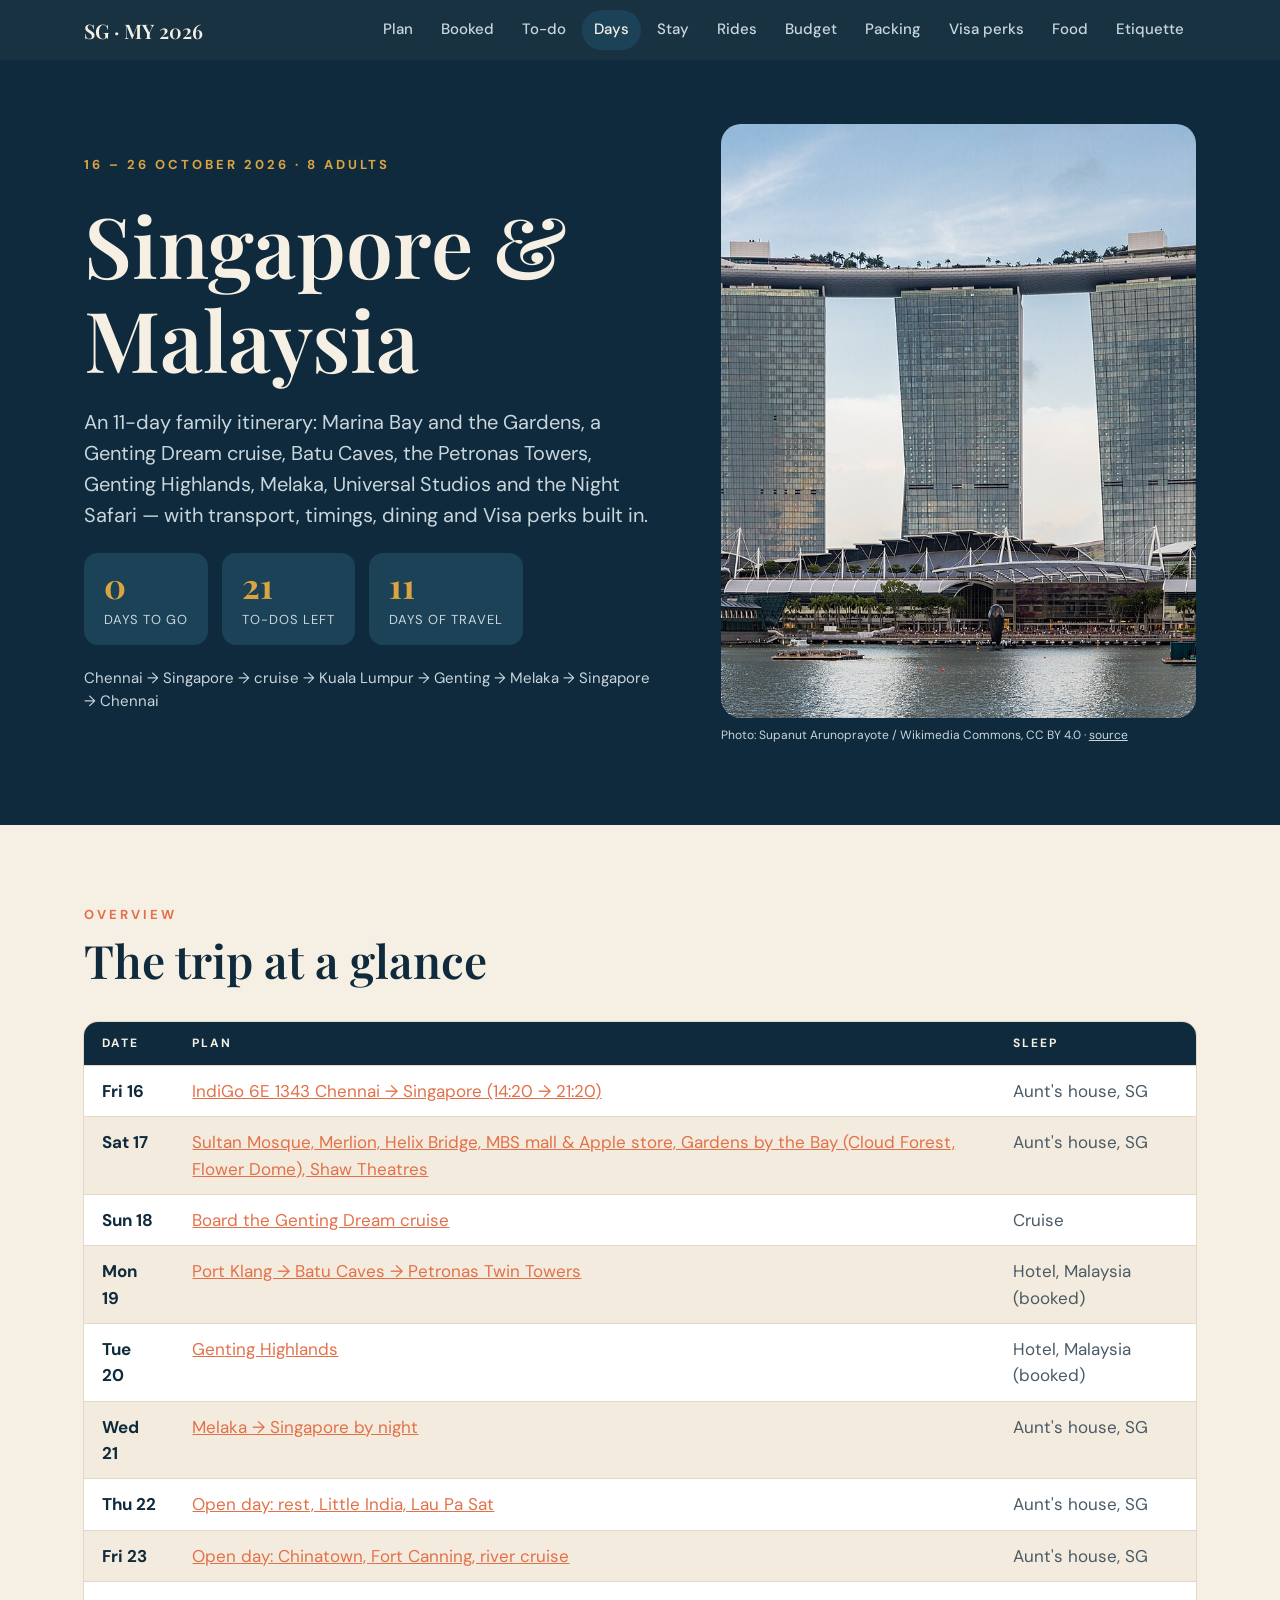
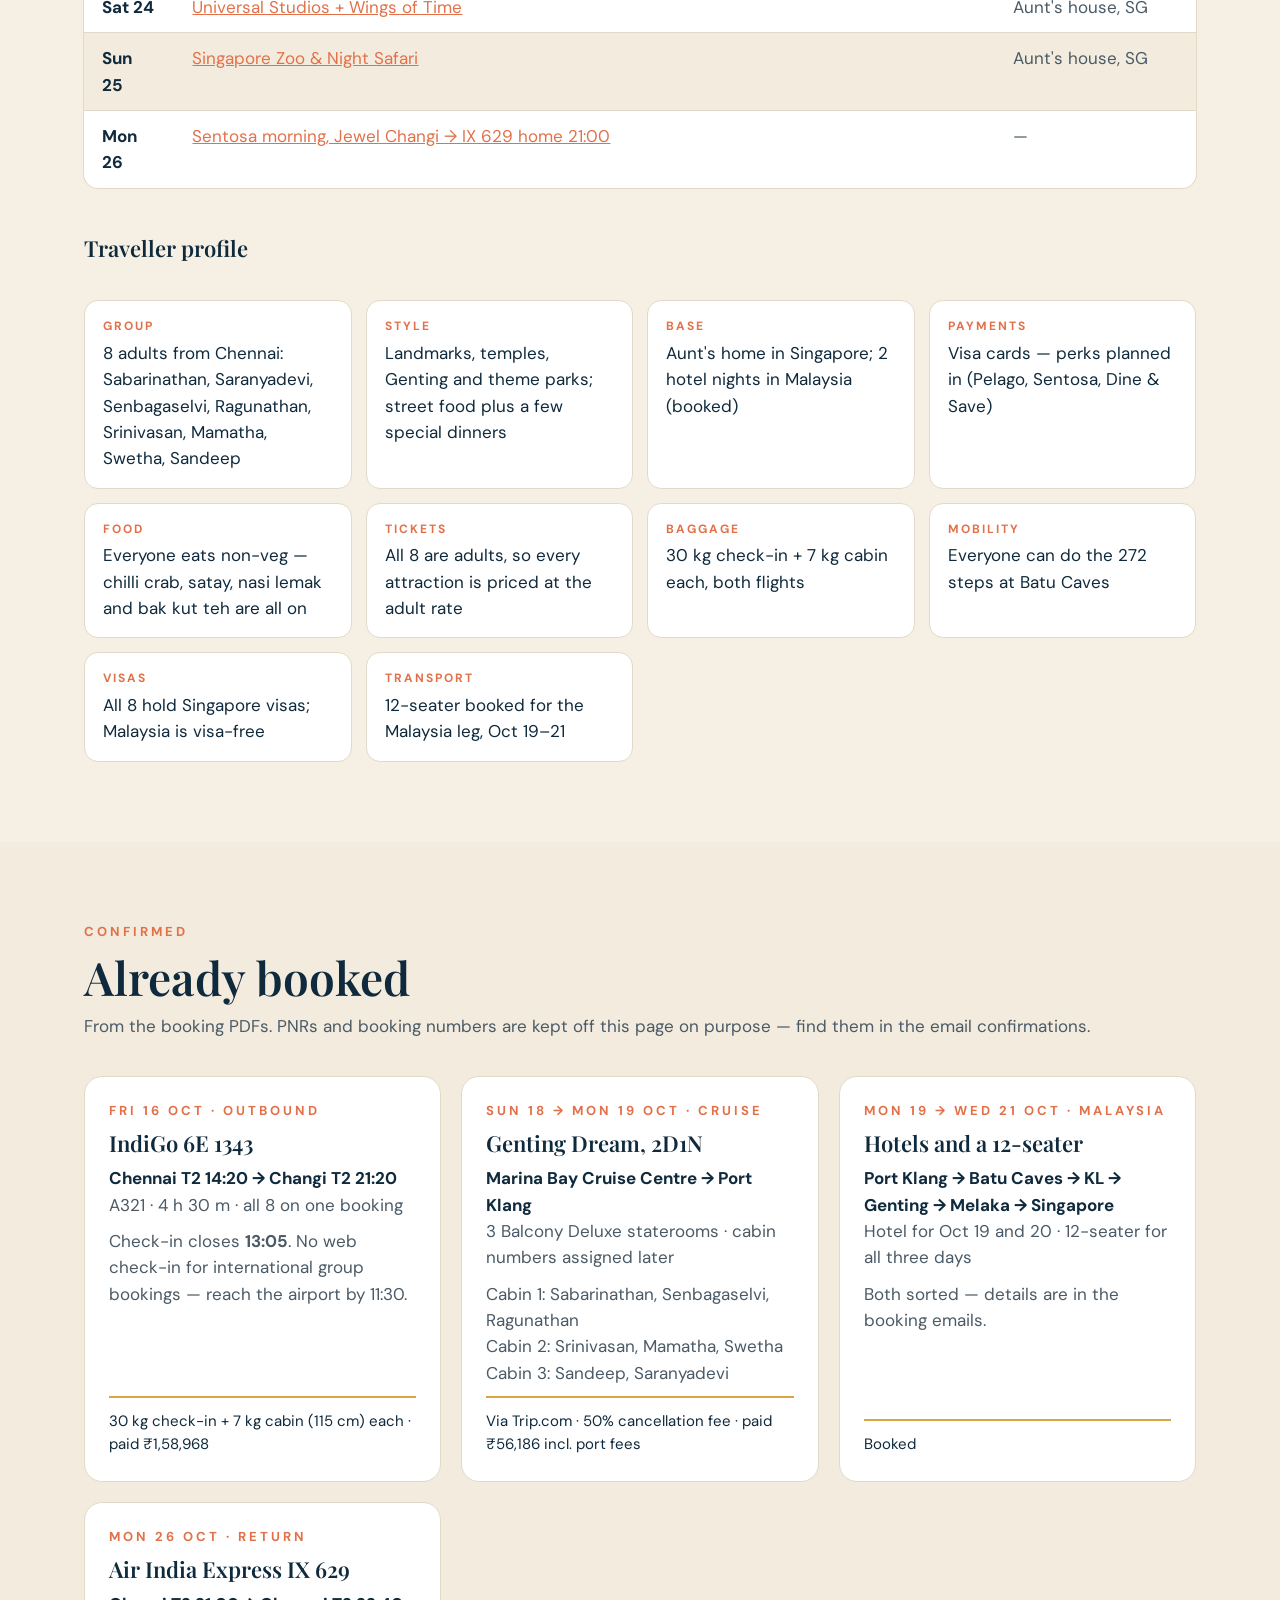
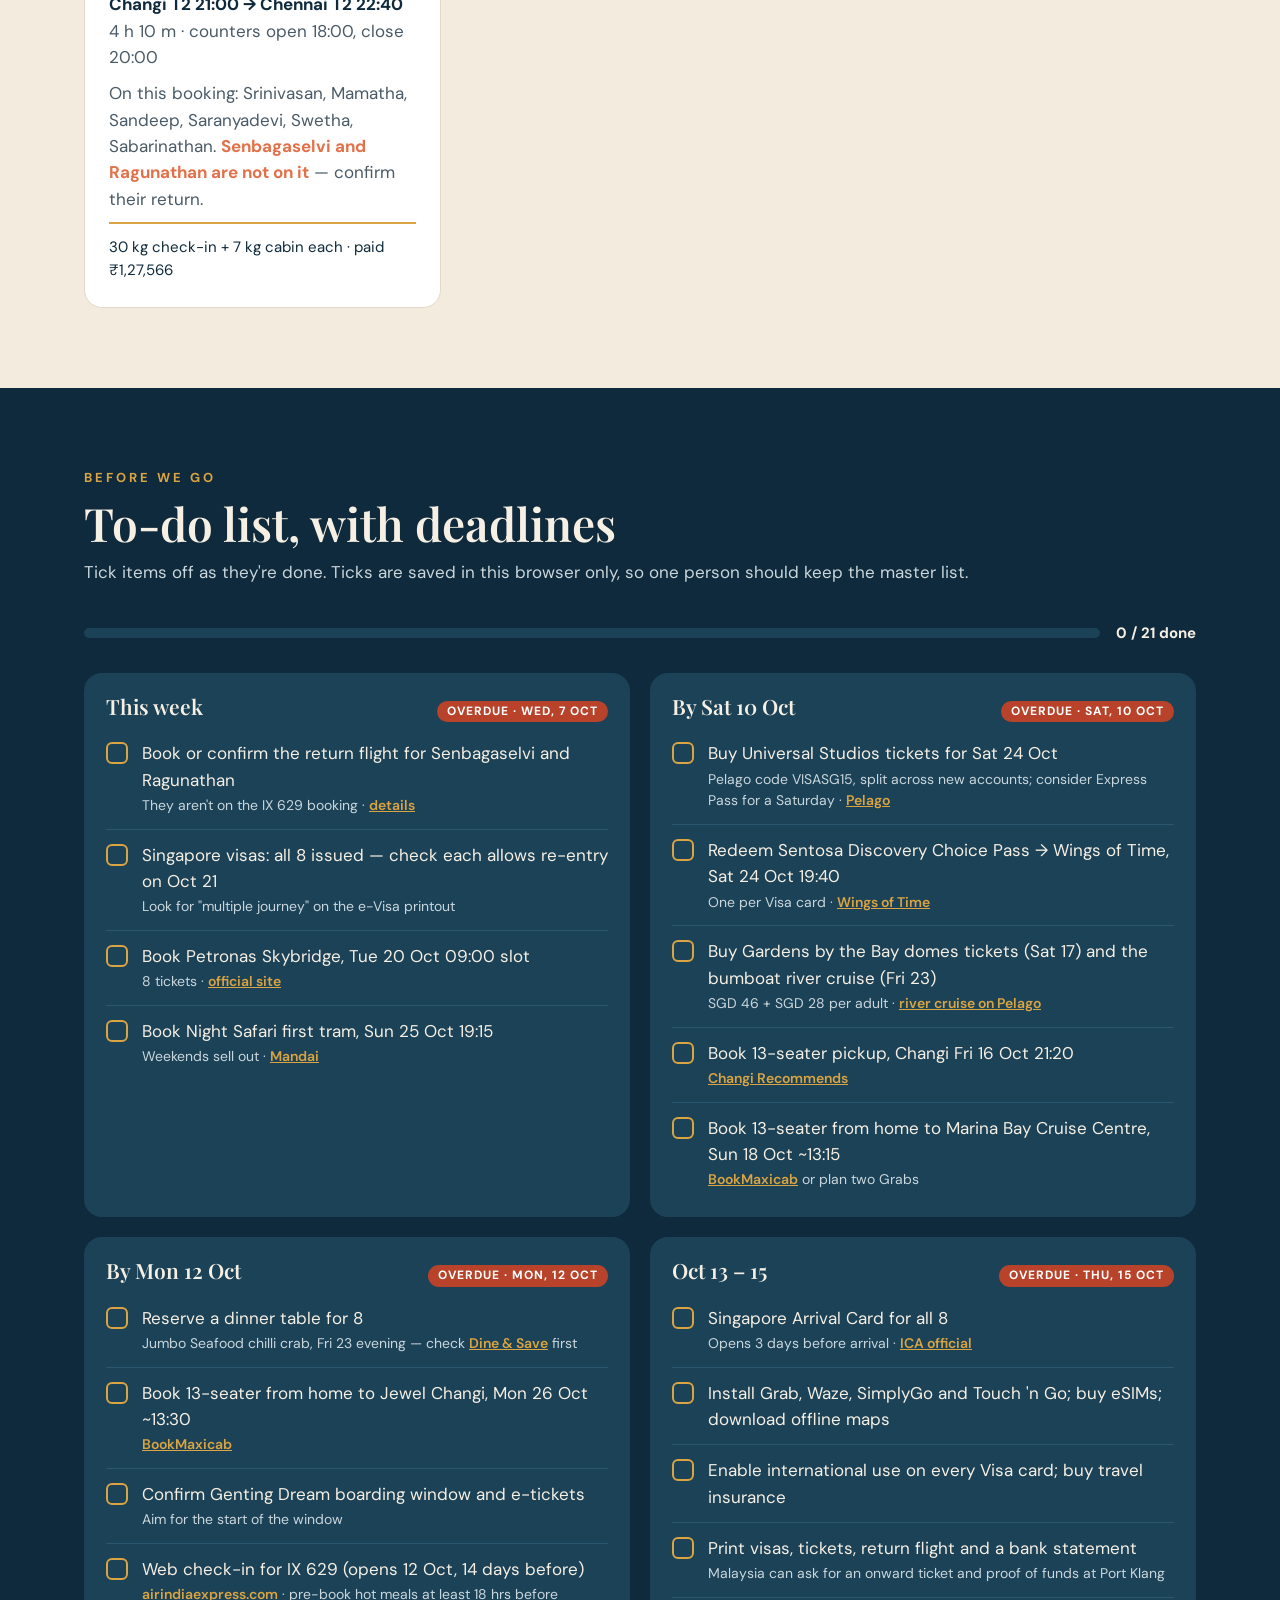
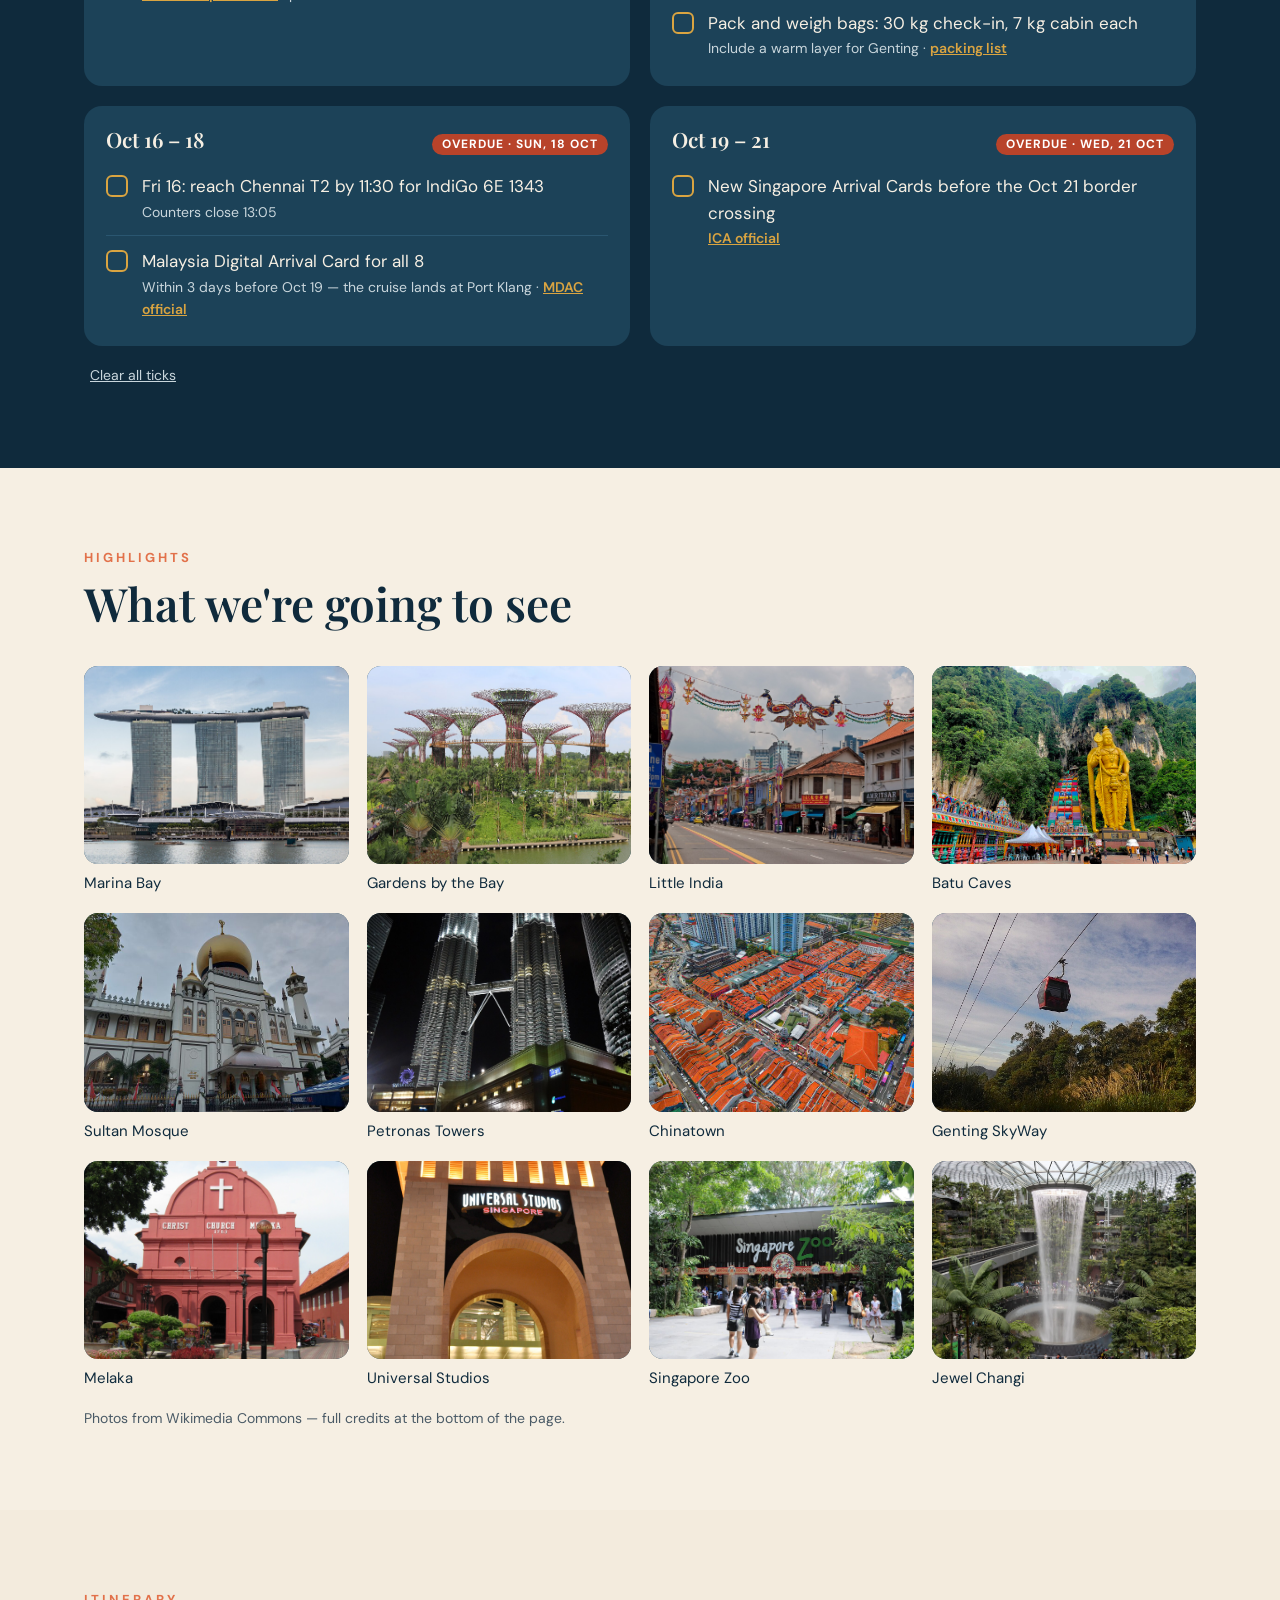
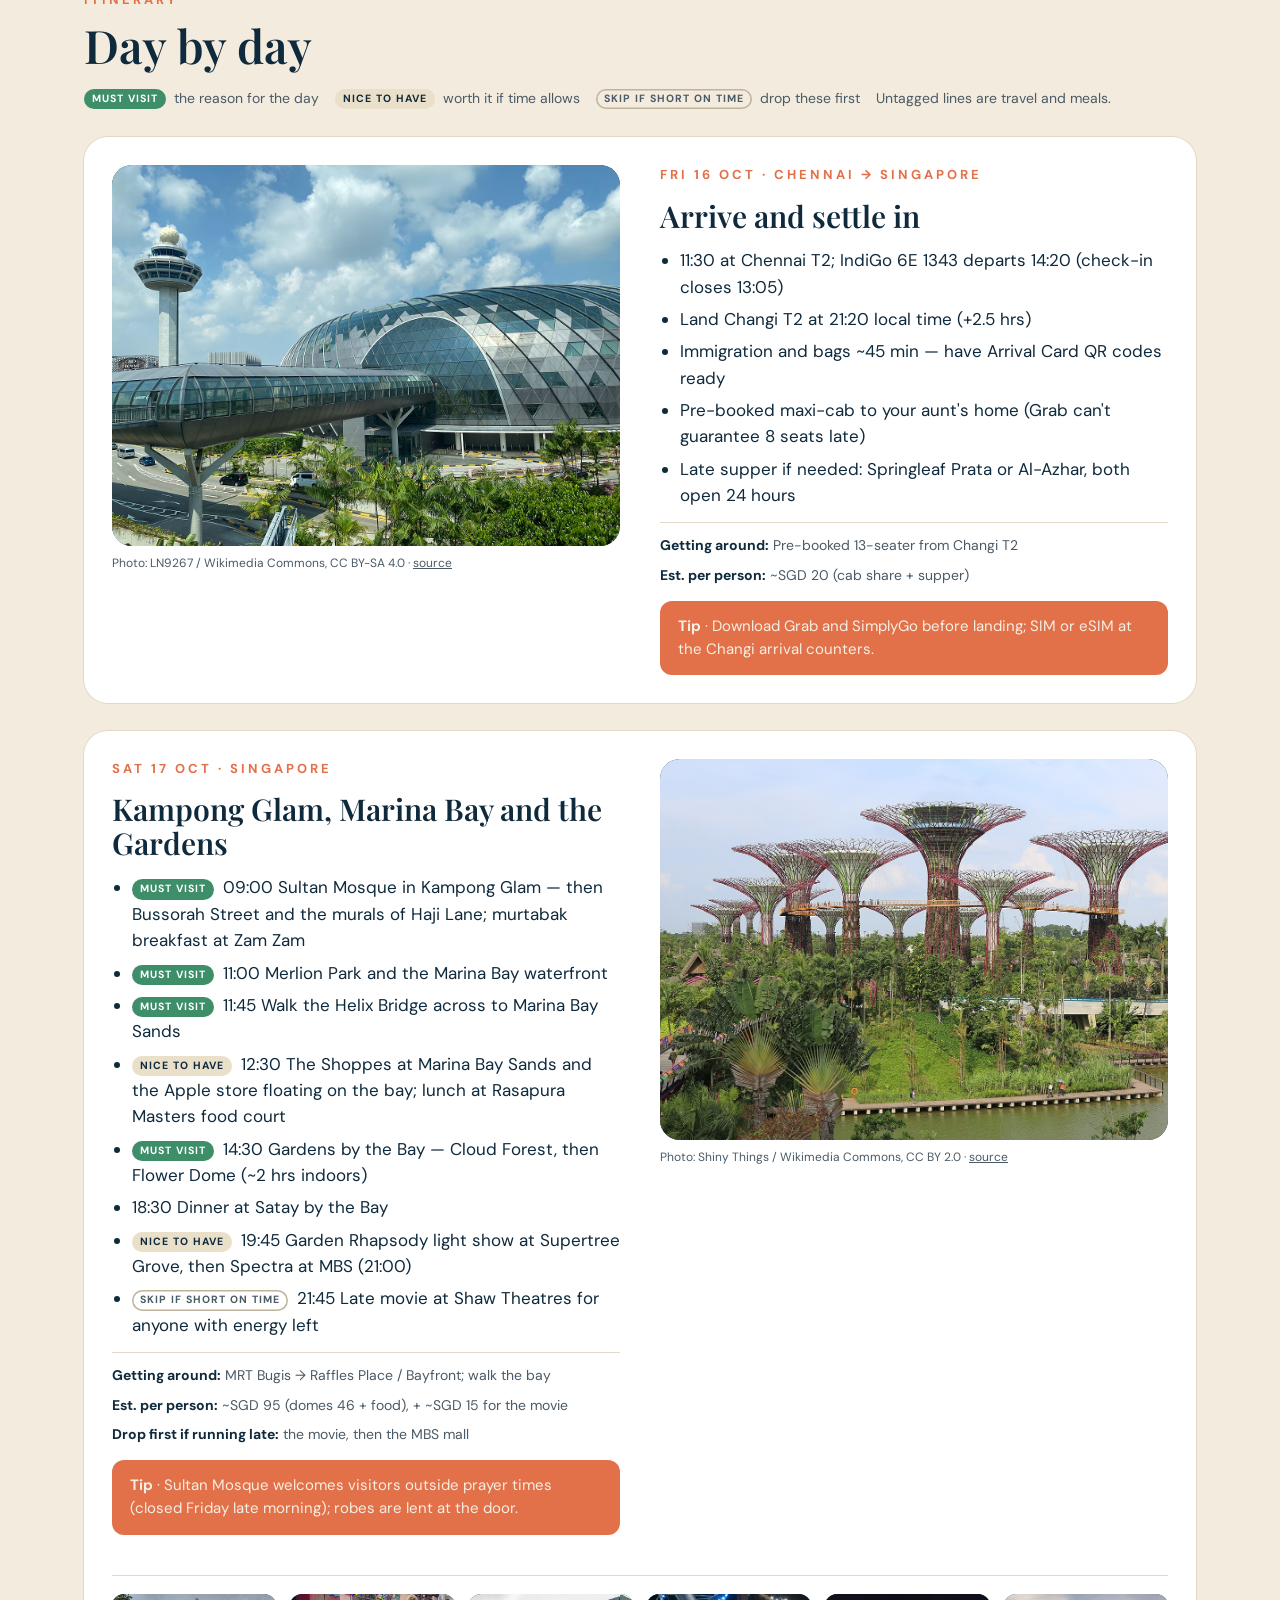
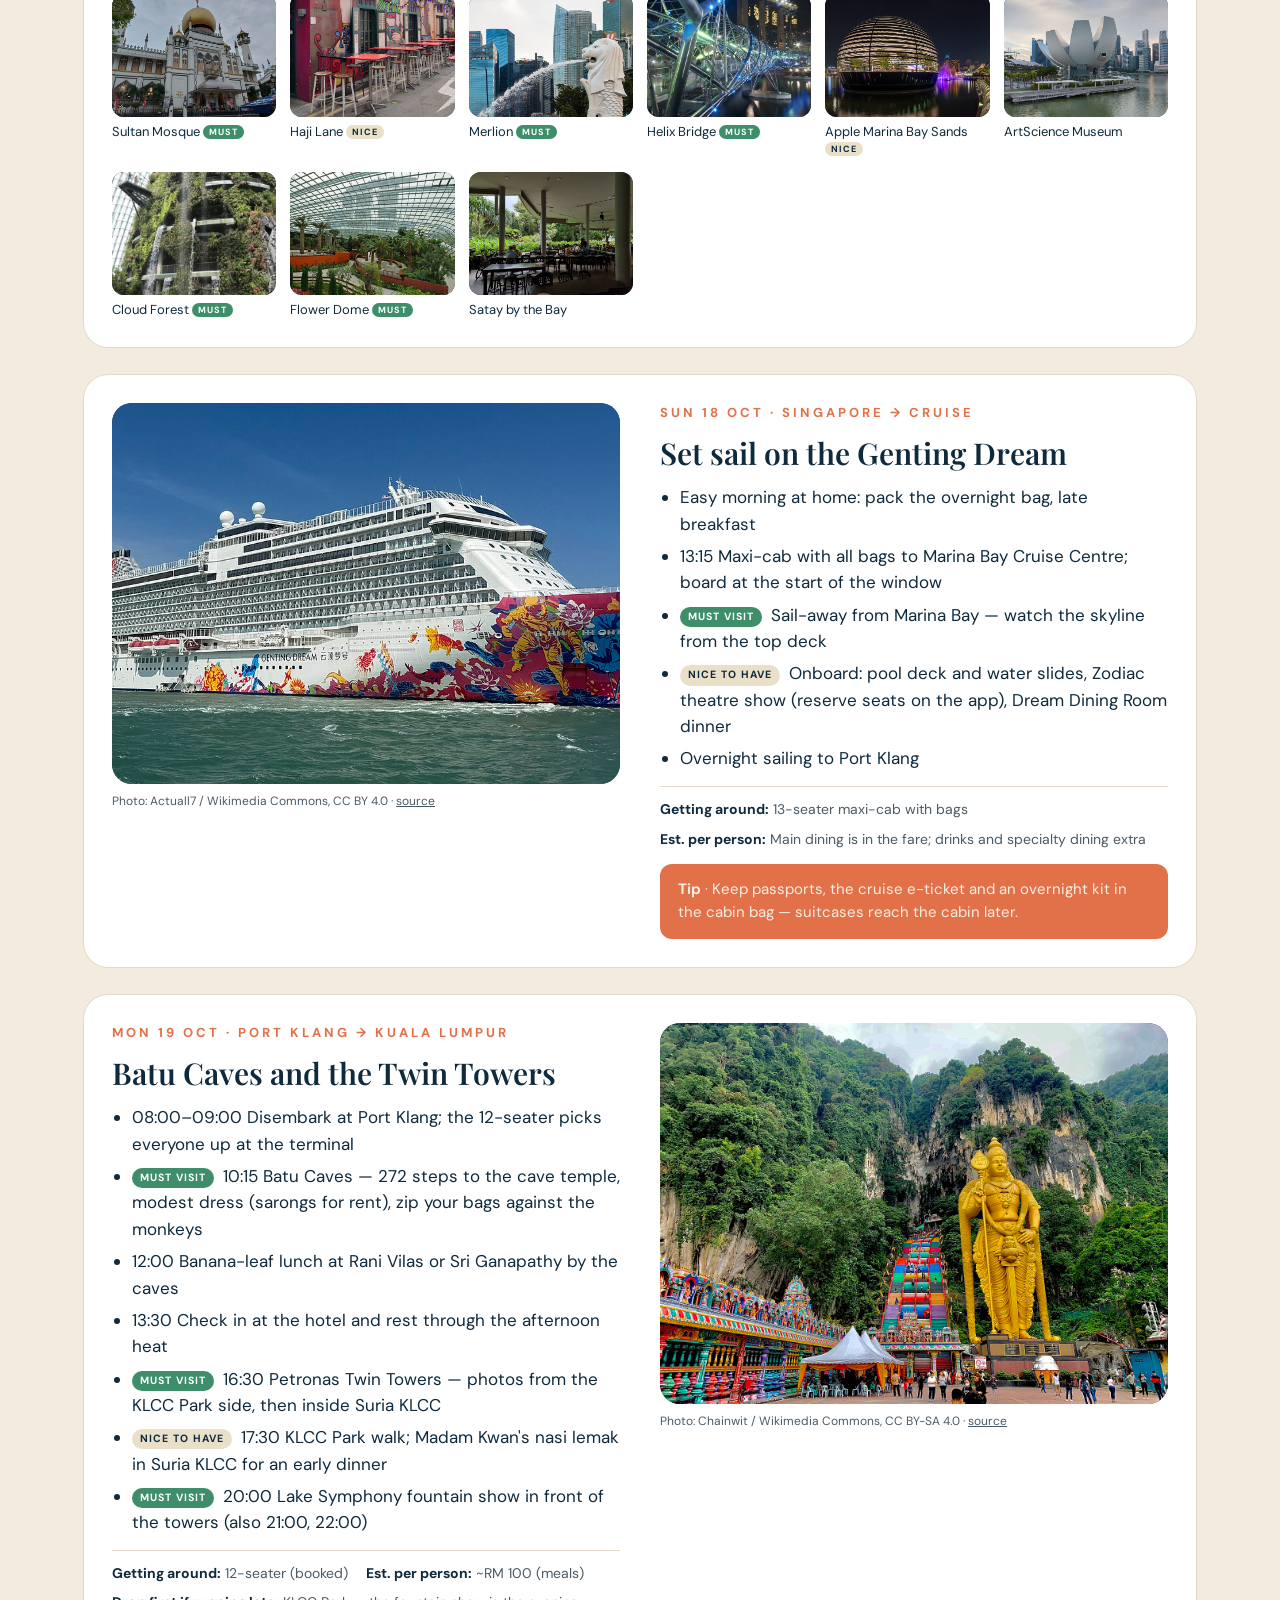
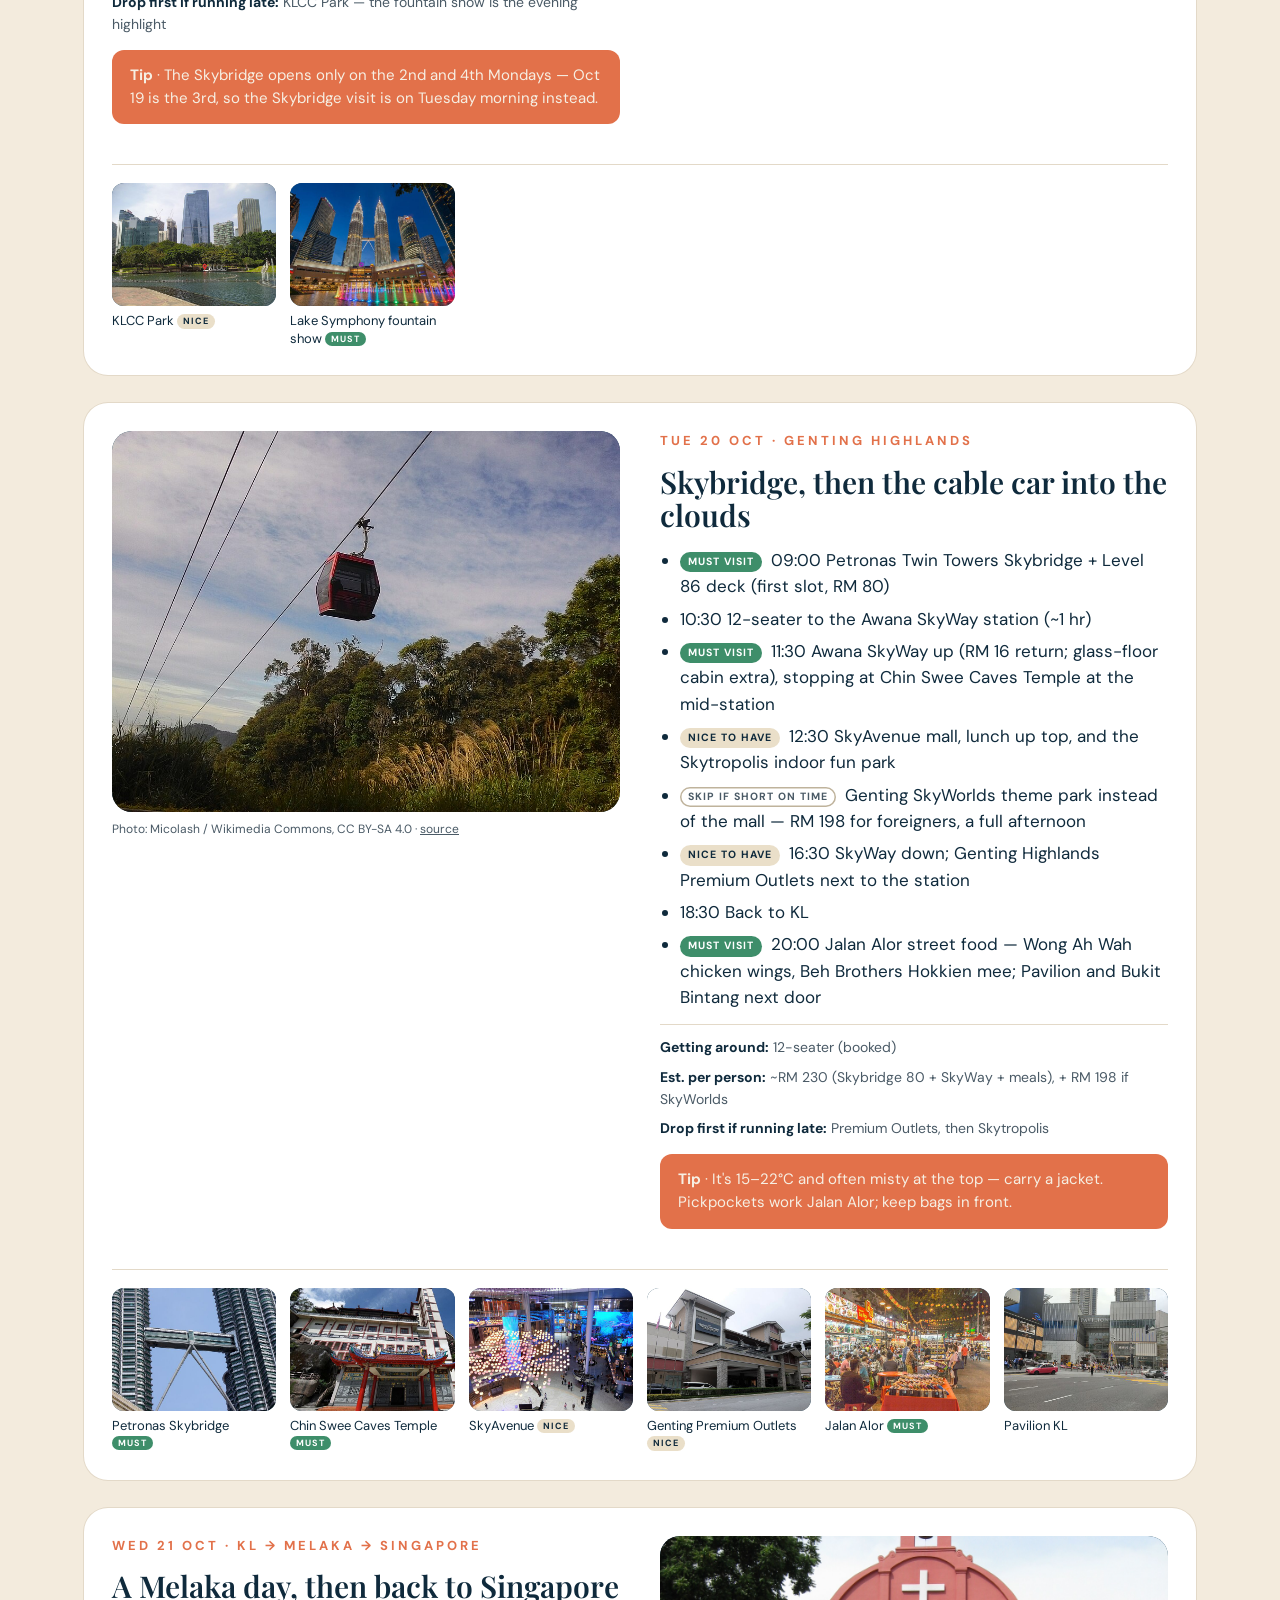
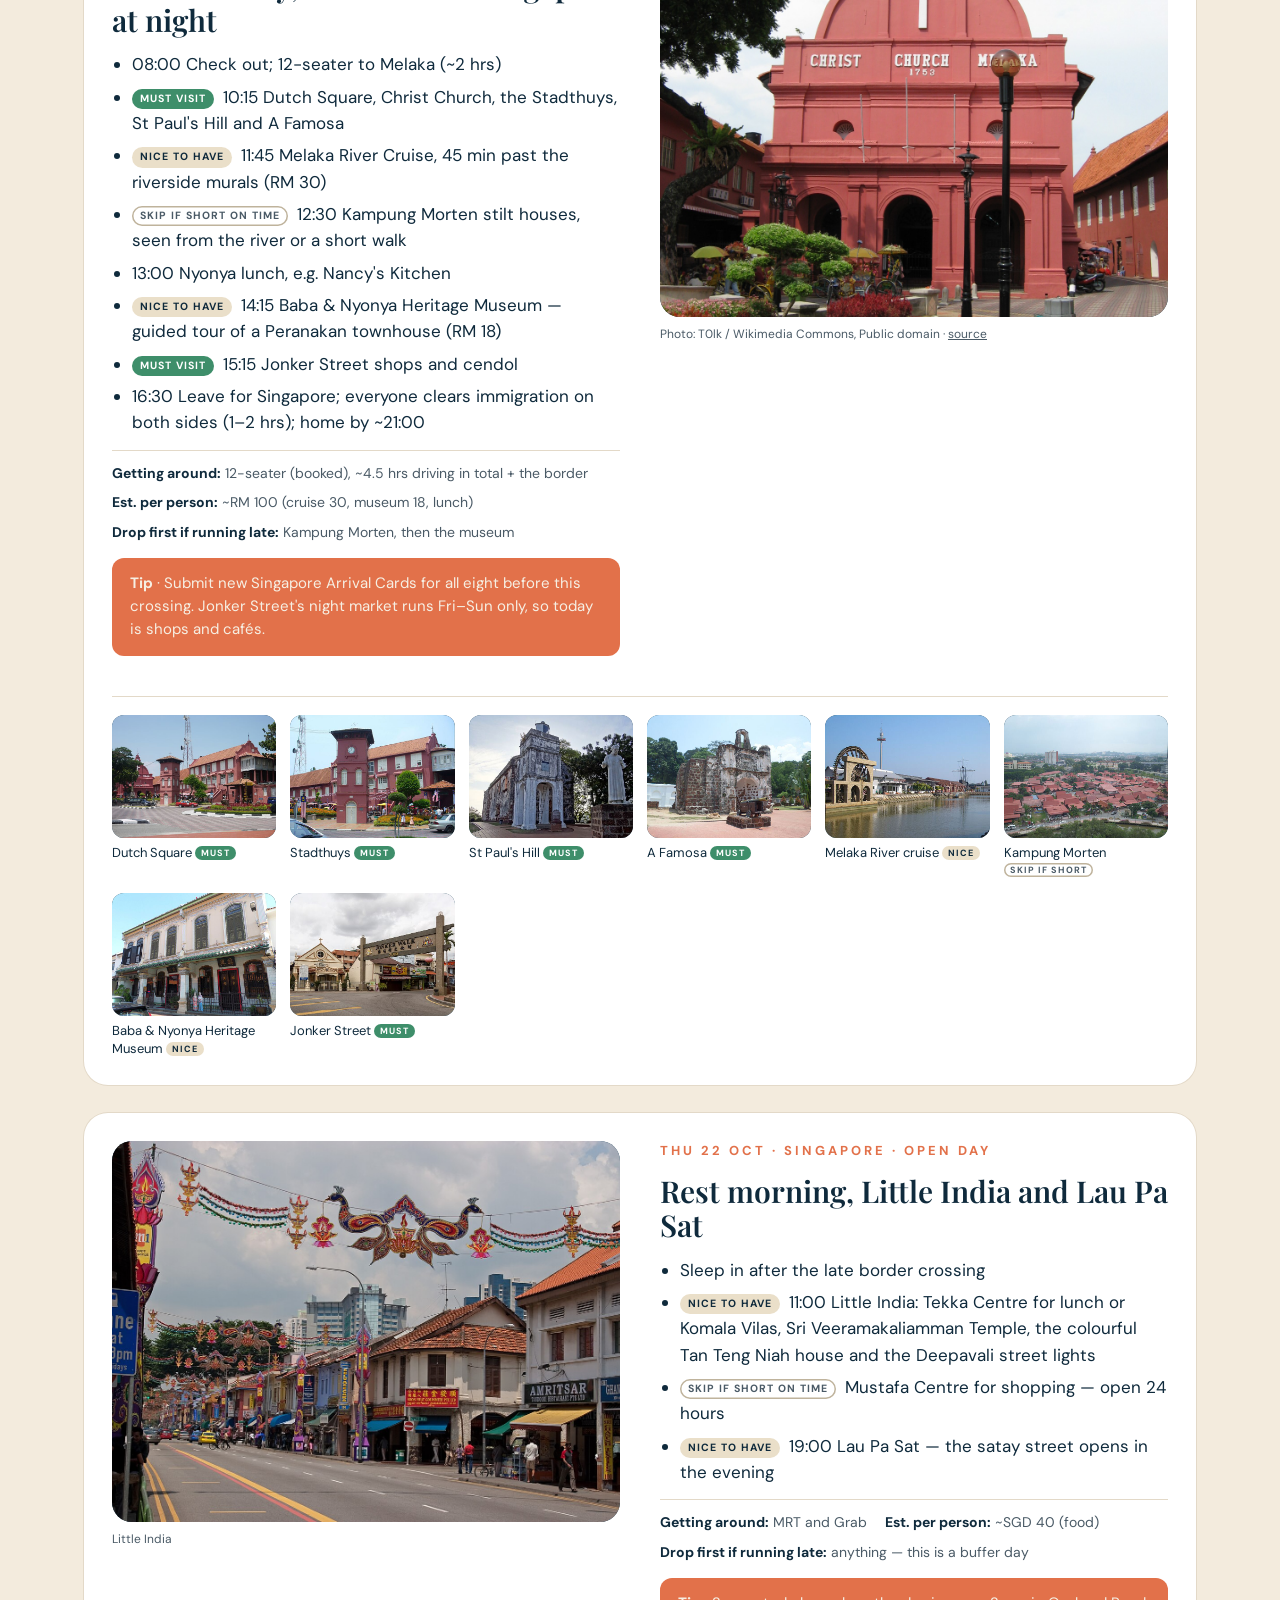
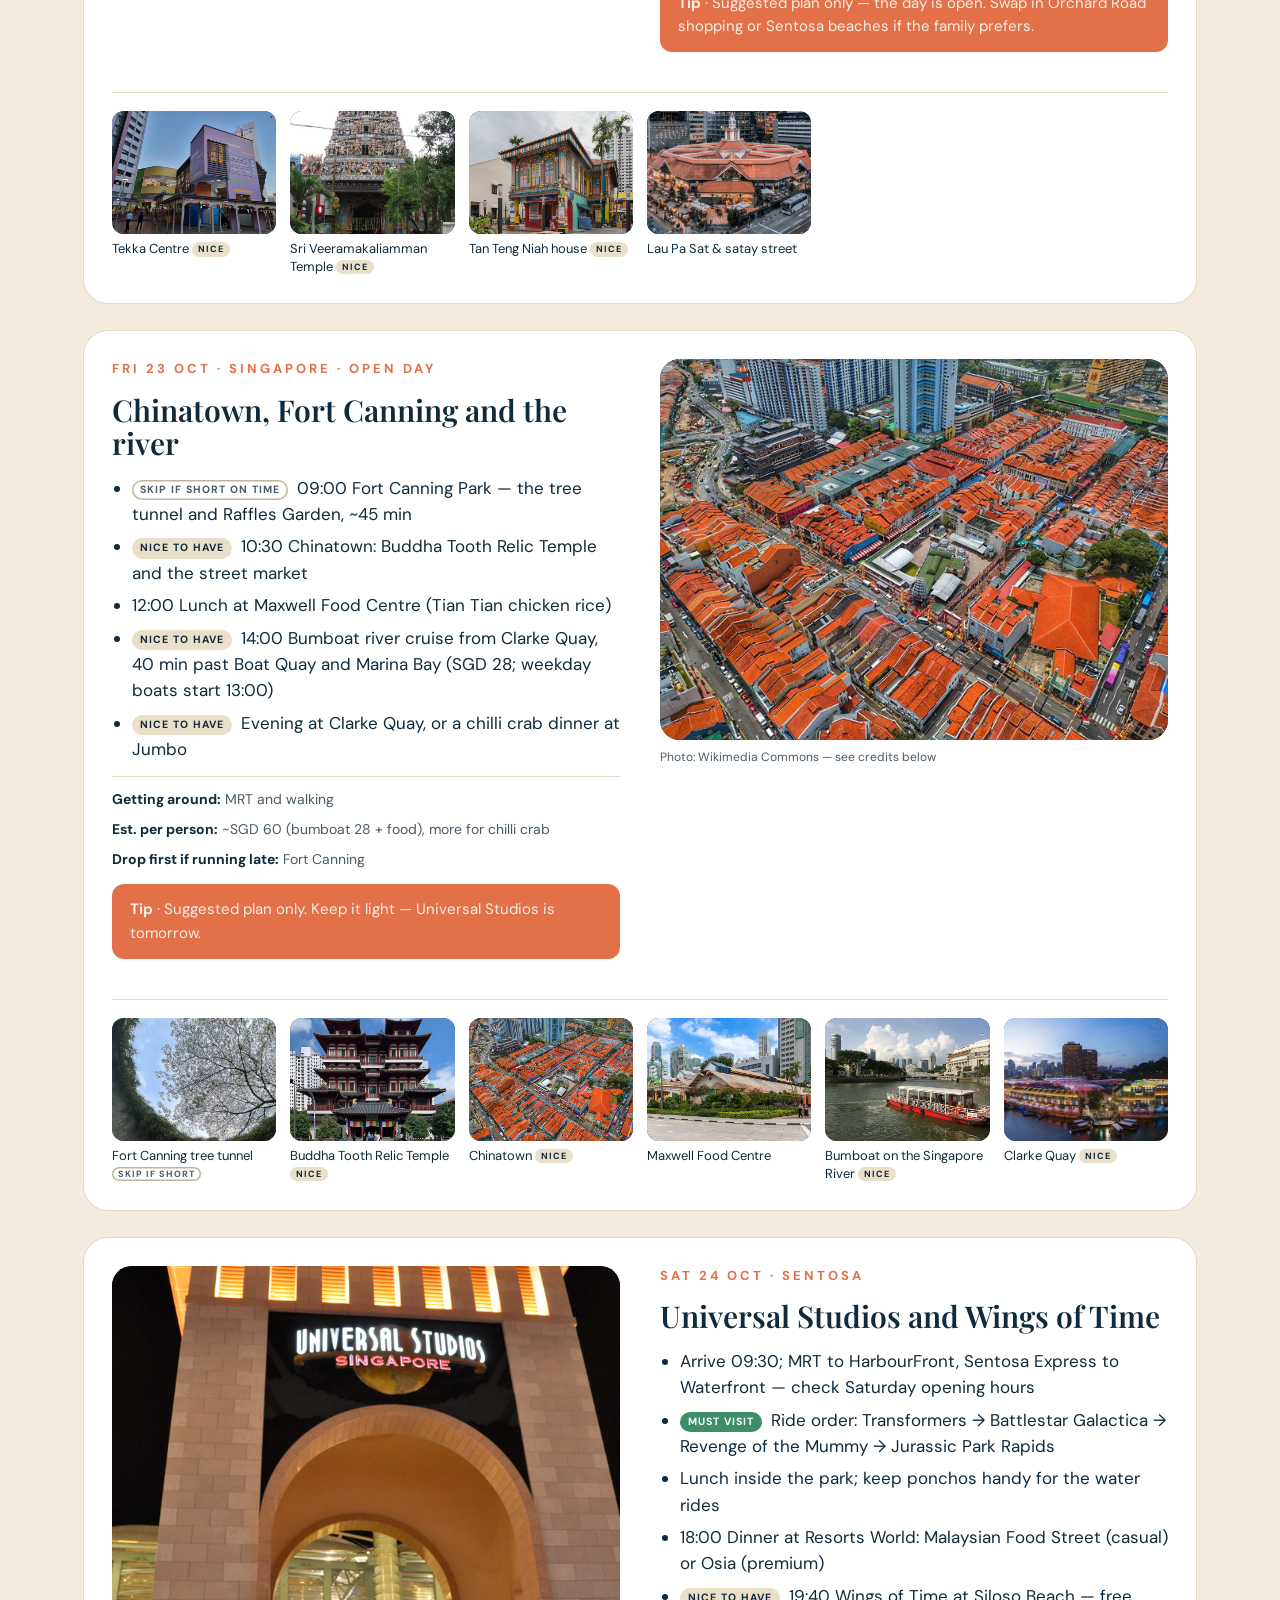
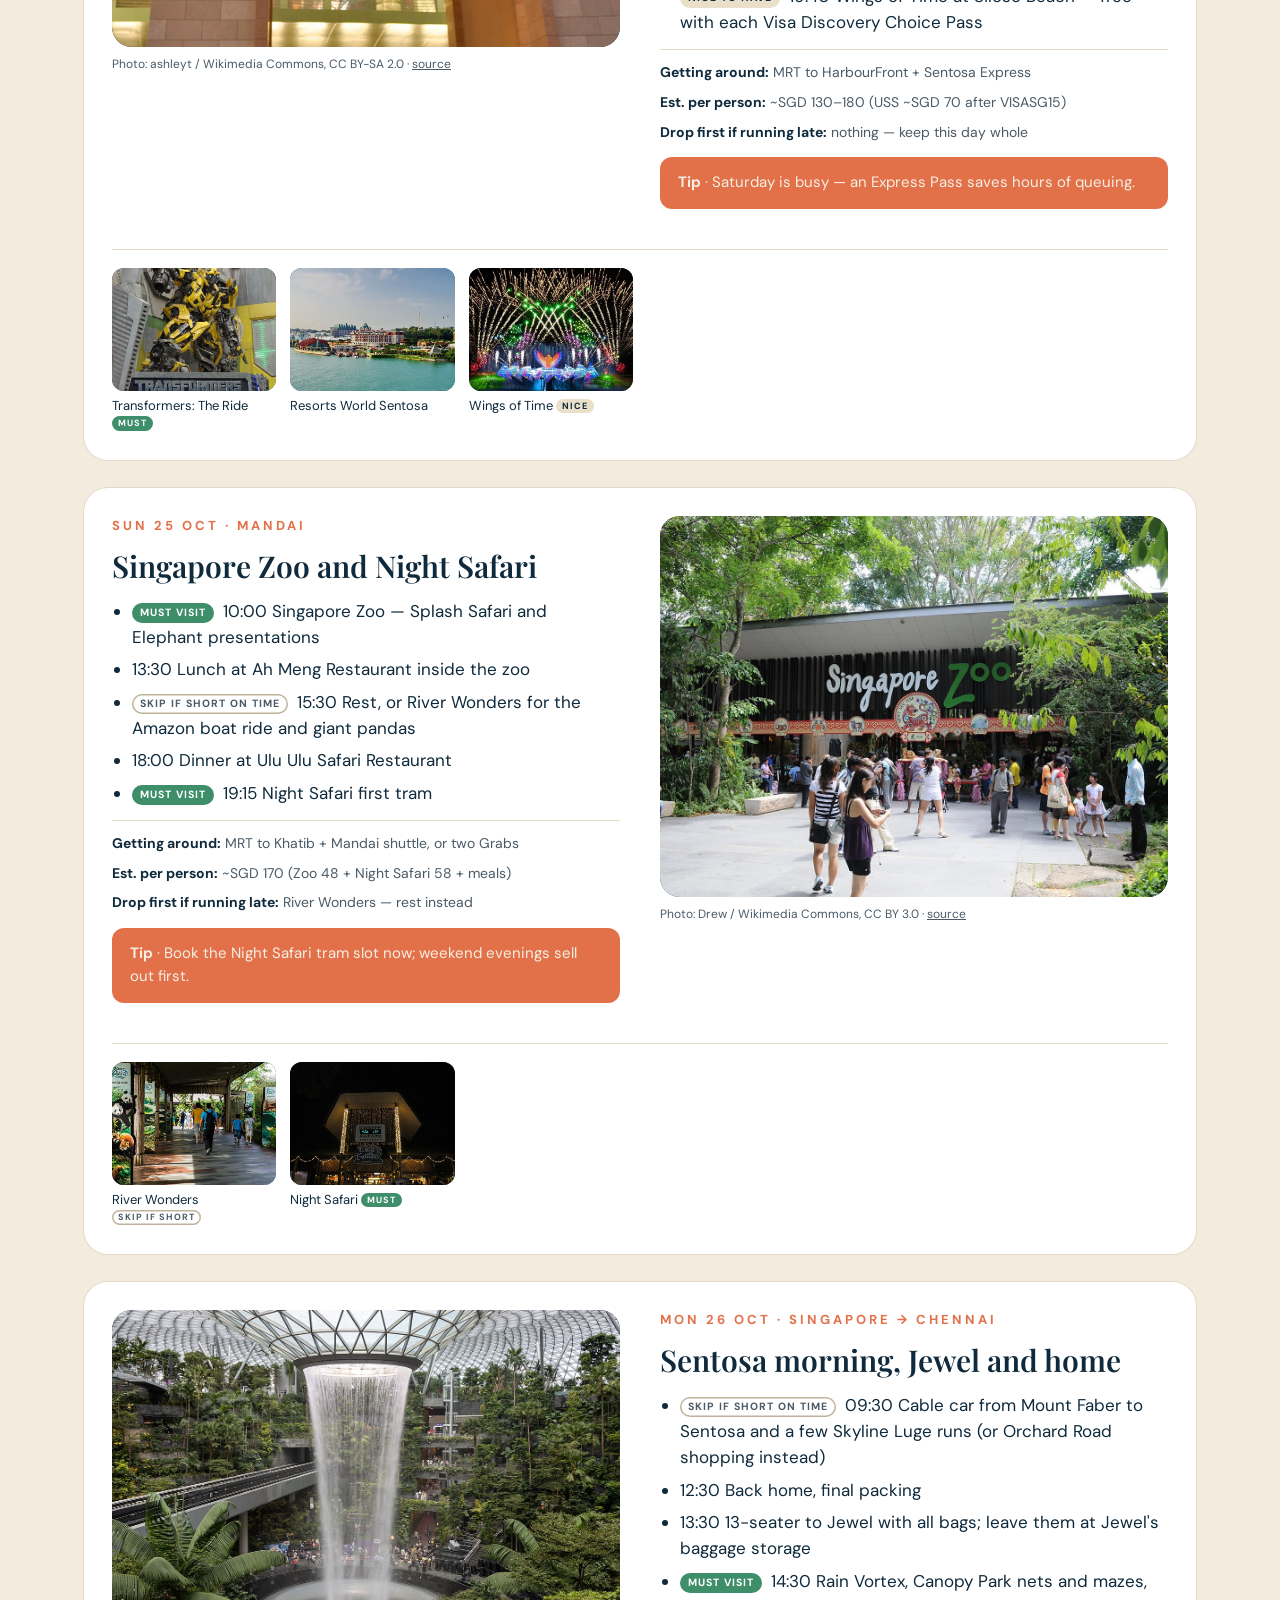
==== commit 00048979: "Update itinerary: new Singapore day, Batu Caves + Twin Towers, Genting, Melaka; hotels and 12-seater" ====
--- a/index.html
+++ b/index.html
@@ -1,6 +1,6 @@
 <!DOCTYPE html><html lang="en"><head><meta charset="utf-8"><meta name="viewport" content="width=device-width,initial-scale=1">
 <title>Singapore & Malaysia Family Trip — Oct 16–26, 2026</title>
-<meta name="description" content="11-day family itinerary for 8 travellers: Singapore, a Genting Dream cruise, Cameron Highlands, Kuala Lumpur, Genting and Melaka, 16–26 October 2026.">
+<meta name="description" content="11-day family itinerary for 8 travellers: Singapore, a Genting Dream cruise, Kuala Lumpur, Genting and Melaka, 16–26 October 2026.">
 <link rel="stylesheet" href="https://fonts.googleapis.com/css2?family=Playfair+Display:wght@500;600;700&family=DM+Sans:wght@400;500;600;700&display=swap">
 <style>
 :root{--dark:#0F2A3C;--light:#F6EFE3;--coral:#E2714A;--gold:#D9A441;--mute:#4A5A66;--pale:#C9D6DC;--panel:#1C4258;--line:#E3D9C8;--stripe:#F3EBDD;--green:#3E8E6A}
@@ -179,9 +179,9 @@
 <div class="txt">
 <p class="eyebrow gold">16 – 26 October 2026 · 8 adults</p>
 <h1>Singapore &amp;<br>Malaysia</h1>
-<p class="lead">An 11-day family itinerary: Marina Bay, a Genting Dream cruise, Batu Caves, Cameron Highlands, the Petronas Towers, white-water rafting, Genting, Melaka, Universal Studios and the Night Safari — with transport, timings, dining and Visa perks built in.</p>
+<p class="lead">An 11-day family itinerary: Marina Bay and the Gardens, a Genting Dream cruise, Batu Caves, the Petronas Towers, Genting Highlands, Melaka, Universal Studios and the Night Safari — with transport, timings, dining and Visa perks built in.</p>
 <div class="count"><div><b id="cd-days">—</b><span>days to go</span></div><div><b id="cd-todo">—</b><span>to-dos left</span></div><div><b>11</b><span>days of travel</span></div></div>
-<p class="route">Chennai → Singapore → cruise → Cameron Highlands → Kuala Lumpur → Melaka → Singapore → Chennai</p>
+<p class="route">Chennai → Singapore → cruise → Kuala Lumpur → Genting → Melaka → Singapore → Chennai</p>
 </div>
 <figure><div class="ph"><span>Marina Bay Sands</span><img src="images/marina-bay-sands.jpg" alt="Marina Bay Sands" fetchpriority="high" onerror="this.remove()"></div><figcaption>Photo: Supanut Arunoprayote / Wikimedia Commons, CC BY 4.0 · <a href="https://commons.wikimedia.org/wiki/File:Marina_Bay_Sands_(I).jpg" target="_blank" rel="noopener">source</a></figcaption></figure>
 </div></section>
@@ -190,13 +190,13 @@
 <div class="head"><p class="eyebrow">Overview</p><h2>The trip at a glance</h2></div>
 <div class="table"><table><tr><th>Date</th><th>Plan</th><th>Sleep</th></tr>
 <tr><td><b>Fri 16</b></td><td><a href="#d16">IndiGo 6E 1343 Chennai → Singapore (14:20 → 21:20)</a></td><td class="mute">Aunt's house, SG</td></tr>
-<tr><td><b>Sat 17</b></td><td><a href="#d17">Little India, Marina Bay, Singapore Flyer &amp; Gardens by the Bay</a></td><td class="mute">Aunt's house, SG</td></tr>
-<tr><td><b>Sun 18</b></td><td><a href="#d18">Fort Canning, river cruise, Chinatown → board Genting Dream</a></td><td class="mute">Cruise</td></tr>
-<tr><td><b>Mon 19</b></td><td><a href="#d19">Self-drive: Port Klang → Batu Caves → Cameron Highlands</a></td><td class="mute">Cameron Highlands</td></tr>
-<tr><td><b>Tue 20</b></td><td><a href="#d20">Tea estate &amp; Mossy Forest → Ipoh → KL</a></td><td class="mute">KL Airbnb</td></tr>
-<tr><td><b>Wed 21</b></td><td><a href="#d21">KL city: Petronas, heritage quarter, KL Tower, Jalan Alor</a></td><td class="mute">KL Airbnb</td></tr>
-<tr><td><b>Thu 22</b></td><td><a href="#d22">White-water rafting → Genting Highlands</a></td><td class="mute">KL Airbnb</td></tr>
-<tr><td><b>Fri 23</b></td><td><a href="#d23">Putrajaya → Melaka (river cruise, Kampung Morten, Baba &amp; Nyonya museum) → Singapore</a></td><td class="mute">Aunt's house, SG</td></tr>
+<tr><td><b>Sat 17</b></td><td><a href="#d17">Sultan Mosque, Merlion, Helix Bridge, MBS mall &amp; Apple store, Gardens by the Bay (Cloud Forest, Flower Dome), Shaw Theatres</a></td><td class="mute">Aunt's house, SG</td></tr>
+<tr><td><b>Sun 18</b></td><td><a href="#d18">Board the Genting Dream cruise</a></td><td class="mute">Cruise</td></tr>
+<tr><td><b>Mon 19</b></td><td><a href="#d19">Port Klang → Batu Caves → Petronas Twin Towers</a></td><td class="mute">Hotel, Malaysia (booked)</td></tr>
+<tr><td><b>Tue 20</b></td><td><a href="#d20">Genting Highlands</a></td><td class="mute">Hotel, Malaysia (booked)</td></tr>
+<tr><td><b>Wed 21</b></td><td><a href="#d21">Melaka → Singapore by night</a></td><td class="mute">Aunt's house, SG</td></tr>
+<tr><td><b>Thu 22</b></td><td><a href="#d22">Open day: rest, Little India, Lau Pa Sat</a></td><td class="mute">Aunt's house, SG</td></tr>
+<tr><td><b>Fri 23</b></td><td><a href="#d23">Open day: Chinatown, Fort Canning, river cruise</a></td><td class="mute">Aunt's house, SG</td></tr>
 <tr><td><b>Sat 24</b></td><td><a href="#d24">Universal Studios + Wings of Time</a></td><td class="mute">Aunt's house, SG</td></tr>
 <tr><td><b>Sun 25</b></td><td><a href="#d25">Singapore Zoo &amp; Night Safari</a></td><td class="mute">Aunt's house, SG</td></tr>
 <tr><td><b>Mon 26</b></td><td><a href="#d26">Sentosa morning, Jewel Changi → IX 629 home 21:00</a></td><td class="mute">—</td></tr>
@@ -204,15 +204,15 @@
 <h3 class="sub" id="profile">Traveller profile</h3>
 <div class="profile">
 <div class="pf"><b>Group</b>8 adults from Chennai: Sabarinathan, Saranyadevi, Senbagaselvi, Ragunathan, Srinivasan, Mamatha, Swetha, Sandeep</div>
-<div class="pf"><b>Style</b>Landmarks, hill country, adventure (rafting) and theme parks; one premium dinner most days</div>
-<div class="pf"><b>Base</b>Aunt's home in Singapore; 1 night in Cameron Highlands; 3 nights in a KL Airbnb</div>
+<div class="pf"><b>Style</b>Landmarks, temples, Genting and theme parks; street food plus a few special dinners</div>
+<div class="pf"><b>Base</b>Aunt's home in Singapore; 2 hotel nights in Malaysia (booked)</div>
 <div class="pf"><b>Payments</b>Visa cards — perks planned in (Pelago, Sentosa, Dine &amp; Save)</div>
 <div class="pf"><b>Food</b>Everyone eats non-veg — chilli crab, satay, nasi lemak and bak kut teh are all on</div>
 <div class="pf"><b>Tickets</b>All 8 are adults, so every attraction is priced at the adult rate</div>
 <div class="pf"><b>Baggage</b>30 kg check-in + 7 kg cabin each, both flights</div>
 <div class="pf"><b>Mobility</b>Everyone can do the 272 steps at Batu Caves</div>
 <div class="pf"><b>Visas</b>All 8 hold Singapore visas; Malaysia is visa-free</div>
-<div class="pf"><b>Drivers</b>3 travellers hold International Driving Permits — self-drive in Malaysia</div>
+<div class="pf"><b>Transport</b>12-seater booked for the Malaysia leg, Oct 19–21</div>
 </div>
 </div></section>
 
@@ -221,6 +221,7 @@
 <div class="cards">
 <div class="card"><p class="eyebrow">Fri 16 Oct · Outbound</p><h3>IndiGo 6E 1343</h3><p><b>Chennai T2 14:20 → Changi T2 21:20</b><br><span class="mute">A321 · 4 h 30 m · all 8 on one booking</span></p><p class="mute">Check-in closes <b>13:05</b>. No web check-in for international group bookings — reach the airport by 11:30.</p><p class="play">30 kg check-in + 7 kg cabin (115 cm) each · paid ₹1,58,968</p></div>
 <div class="card"><p class="eyebrow">Sun 18 → Mon 19 Oct · Cruise</p><h3>Genting Dream, 2D1N</h3><p><b>Marina Bay Cruise Centre → Port Klang</b><br><span class="mute">3 Balcony Deluxe staterooms · cabin numbers assigned later</span></p><p class="mute">Cabin 1: Sabarinathan, Senbagaselvi, Ragunathan<br>Cabin 2: Srinivasan, Mamatha, Swetha<br>Cabin 3: Sandeep, Saranyadevi</p><p class="play">Via Trip.com · 50% cancellation fee · paid ₹56,186 incl. port fees</p></div>
+<div class="card"><p class="eyebrow">Mon 19 → Wed 21 Oct · Malaysia</p><h3>Hotels and a 12-seater</h3><p><b>Port Klang → Batu Caves → KL → Genting → Melaka → Singapore</b><br><span class="mute">Hotel for Oct 19 and 20 · 12-seater for all three days</span></p><p class="mute">Both sorted — details are in the booking emails.</p><p class="play">Booked</p></div>
 <div class="card"><p class="eyebrow">Mon 26 Oct · Return</p><h3>Air India Express IX 629</h3><p><b>Changi T2 21:00 → Chennai T2 22:40</b><br><span class="mute">4 h 10 m · counters open 18:00, close 20:00</span></p><p class="mute">On this booking: Srinivasan, Mamatha, Sandeep, Saranyadevi, Swetha, Sabarinathan. <b style="color:var(--coral)">Senbagaselvi and Ragunathan are not on it</b> — confirm their return.</p><p class="play">30 kg check-in + 7 kg cabin each · paid ₹1,27,566</p></div>
 </div>
 </div></section>
@@ -232,27 +233,21 @@
 
 <div class="group" data-due="2026-10-07"><h3>This week <span class="due"></span></h3><ul class="todo">
 <li><label><input type="checkbox" data-id="return2"><span class="t"><span>Book or confirm the return flight for Senbagaselvi and Ragunathan</span><small>They aren't on the IX 629 booking · <a href="#booked">details</a></small></span></label></li>
-<li><label><input type="checkbox" data-id="sgvisa"><span class="t"><span>Singapore visas: all 8 issued — check each allows re-entry on Oct 23</span><small>Look for "multiple journey" on the e-Visa printout</small></span></label></li>
-<li><label><input type="checkbox" data-id="airbnb"><span class="t"><span>Book the KL Airbnb for Oct 20–23 (3 nights)</span><small>3–4 bedrooms near KLCC, with parking for a ~2 m tall van · <a href="#stay">options</a></small></span></label></li>
-<li><label><input type="checkbox" data-id="cameron"><span class="t"><span>Book a Cameron Highlands stay for Mon 19 Oct (1 night, 8 people)</span><small>Brinchang or Tanah Rata, with parking · <a href="#stay">search</a></small></span></label></li>
-<li><label><input type="checkbox" data-id="klvan"><span class="t"><span>Book a self-drive 9-seat van (Hyundai Staria / Starex), Oct 19 → Oct 23 morning</span><small>Delivered to Port Klang cruise terminal, collected from the KL Airbnb; add all 3 drivers · <a href="#drive">driving plan</a></small></span></label></li>
-<li><label><input type="checkbox" data-id="rafting"><span class="t"><span>Book white-water rafting at Kuala Kubu Bharu, Thu 22 Oct morning</span><small>RM 150–180 pp; confirm the Selangor Dam releases water that day · <a href="#d22">day plan</a></small></span></label></li>
-<li><label><input type="checkbox" data-id="skybridge"><span class="t"><span>Book Petronas Skybridge, Wed 21 Oct 09:00 slot</span><small>8 tickets · <a href="https://www.petronastwintowers.com.my/" target="_blank" rel="noopener">official site</a></small></span></label></li>
+<li><label><input type="checkbox" data-id="sgvisa"><span class="t"><span>Singapore visas: all 8 issued — check each allows re-entry on Oct 21</span><small>Look for "multiple journey" on the e-Visa printout</small></span></label></li>
+<li><label><input type="checkbox" data-id="skybridge"><span class="t"><span>Book Petronas Skybridge, Tue 20 Oct 09:00 slot</span><small>8 tickets · <a href="https://www.petronastwintowers.com.my/" target="_blank" rel="noopener">official site</a></small></span></label></li>
 <li><label><input type="checkbox" data-id="safari"><span class="t"><span>Book Night Safari first tram, Sun 25 Oct 19:15</span><small>Weekends sell out · <a href="https://www.mandai.com/en/night-safari.html" target="_blank" rel="noopener">Mandai</a></small></span></label></li>
-<li><label><input type="checkbox" data-id="klsg"><span class="t"><span>Book KL → Singapore van with driver, Fri 23 Oct 08:00</span><small>Ask for stops at Putrajaya and Melaka · <a href="#rides">rides</a></small></span></label></li>
 </ul></div>
 
 <div class="group" data-due="2026-10-10"><h3>By Sat 10 Oct <span class="due"></span></h3><ul class="todo">
 <li><label><input type="checkbox" data-id="uss"><span class="t"><span>Buy Universal Studios tickets for Sat 24 Oct</span><small>Pelago code VISASG15, split across new accounts; consider Express Pass for a Saturday · <a href="https://pelago.com/en-SG/activity/pok40" target="_blank" rel="noopener">Pelago</a></small></span></label></li>
 <li><label><input type="checkbox" data-id="sentosa"><span class="t"><span>Redeem Sentosa Discovery Choice Pass → Wings of Time, Sat 24 Oct 19:40</span><small>One per Visa card · <a href="https://www.sentosa.com.sg/en/things-to-do/attractions/wings-of-time/" target="_blank" rel="noopener">Wings of Time</a></small></span></label></li>
-<li><label><input type="checkbox" data-id="flyer"><span class="t"><span>Buy Singapore Flyer (Sat 17, 17:00) and bumboat river cruise (Sun 18, 10:00) tickets</span><small>SGD 40 + SGD 28 per adult · <a href="https://pelago.com/en/activity/pb0bw-singapore-river-cruise-singapore" target="_blank" rel="noopener">river cruise on Pelago</a></small></span></label></li>
-<li><label><input type="checkbox" data-id="mossy"><span class="t"><span>Book a Mossy Forest Land Rover tour, Tue 20 Oct 08:30</span><small>Only registered jeeps go past the checkpoint; ask for one vehicle for 8</small></span></label></li>
+<li><label><input type="checkbox" data-id="flyer"><span class="t"><span>Buy Gardens by the Bay domes tickets (Sat 17) and the bumboat river cruise (Fri 23)</span><small>SGD 46 + SGD 28 per adult · <a href="https://pelago.com/en/activity/pb0bw-singapore-river-cruise-singapore" target="_blank" rel="noopener">river cruise on Pelago</a></small></span></label></li>
 <li><label><input type="checkbox" data-id="changi-in"><span class="t"><span>Book 13-seater pickup, Changi Fri 16 Oct 21:20</span><small><a href="https://www.changirecommends.com/deal.aspx?id=37060" target="_blank" rel="noopener">Changi Recommends</a></small></span></label></li>
 <li><label><input type="checkbox" data-id="cruise-ride"><span class="t"><span>Book 13-seater from home to Marina Bay Cruise Centre, Sun 18 Oct ~13:15</span><small><a href="https://www.bookmaxicab.com/" target="_blank" rel="noopener">BookMaxicab</a> or plan two Grabs</small></span></label></li>
 </ul></div>
 
 <div class="group" data-due="2026-10-12"><h3>By Mon 12 Oct <span class="due"></span></h3><ul class="todo">
-<li><label><input type="checkbox" data-id="dinners"><span class="t"><span>Reserve dinner tables for 8</span><small>Marini's on 57 (Tue 20) · Jumbo Seafood late table ~21:00 (Fri 23) — check <a href="https://dineandsave.visa.com/listing/" target="_blank" rel="noopener">Dine &amp; Save</a> first</small></span></label></li>
+<li><label><input type="checkbox" data-id="dinners"><span class="t"><span>Reserve a dinner table for 8</span><small>Jumbo Seafood chilli crab, Fri 23 evening — check <a href="https://dineandsave.visa.com/listing/" target="_blank" rel="noopener">Dine &amp; Save</a> first</small></span></label></li>
 <li><label><input type="checkbox" data-id="changi-out"><span class="t"><span>Book 13-seater from home to Jewel Changi, Mon 26 Oct ~13:30</span><small><a href="https://www.bookmaxicab.com/" target="_blank" rel="noopener">BookMaxicab</a></small></span></label></li>
 <li><label><input type="checkbox" data-id="cruise-check"><span class="t"><span>Confirm Genting Dream boarding window and e-tickets</span><small>Aim for the start of the window</small></span></label></li>
 <li><label><input type="checkbox" data-id="flight"><span class="t"><span>Web check-in for IX 629 (opens 12 Oct, 14 days before)</span><small><a href="https://www.airindiaexpress.com/" target="_blank" rel="noopener">airindiaexpress.com</a> · pre-book hot meals at least 18 hrs before</small></span></label></li>
@@ -261,19 +256,18 @@
 <div class="group" data-due="2026-10-15"><h3>Oct 13 – 15 <span class="due"></span></h3><ul class="todo">
 <li><label><input type="checkbox" data-id="sgac1"><span class="t"><span>Singapore Arrival Card for all 8</span><small>Opens 3 days before arrival · <a href="https://eservices.ica.gov.sg/arrivalcard" target="_blank" rel="noopener">ICA official</a></small></span></label></li>
 <li><label><input type="checkbox" data-id="apps"><span class="t"><span>Install Grab, Waze, SimplyGo and Touch 'n Go; buy eSIMs; download offline maps</span></span></label></li>
-<li><label><input type="checkbox" data-id="idp"><span class="t"><span>Drivers: check the 3 IDPs are valid through Oct 23</span><small>Carry Indian licence + IDP + passport; main driver's credit card for the deposit</small></span></label></li>
-<li><label><input type="checkbox" data-id="bank"><span class="t"><span>Enable international use on every Visa card; buy travel insurance</span><small>Check the policy covers white-water rafting</small></span></label></li>
+<li><label><input type="checkbox" data-id="bank"><span class="t"><span>Enable international use on every Visa card; buy travel insurance</span></span></label></li>
 <li><label><input type="checkbox" data-id="docs"><span class="t"><span>Print visas, tickets, return flight and a bank statement</span><small>Malaysia can ask for an onward ticket and proof of funds at Port Klang</small></span></label></li>
-<li><label><input type="checkbox" data-id="pack"><span class="t"><span>Pack and weigh bags: 30 kg check-in, 7 kg cabin each</span><small>Include a warm layer for Cameron and rafting clothes · <a href="#packing">packing list</a></small></span></label></li>
+<li><label><input type="checkbox" data-id="pack"><span class="t"><span>Pack and weigh bags: 30 kg check-in, 7 kg cabin each</span><small>Include a warm layer for Genting · <a href="#packing">packing list</a></small></span></label></li>
 </ul></div>
 
 <div class="group" data-due="2026-10-18"><h3>Oct 16 – 18 <span class="due"></span></h3><ul class="todo">
 <li><label><input type="checkbox" data-id="maa"><span class="t"><span>Fri 16: reach Chennai T2 by 11:30 for IndiGo 6E 1343</span><small>Counters close 13:05</small></span></label></li>
-<li><label><input type="checkbox" data-id="mdac"><span class="t"><span>Malaysia Digital Arrival Card for all 8</span><small>Within 3 days before Oct 19 · <a href="https://imigresen-online.imi.gov.my/mdac/main" target="_blank" rel="noopener">MDAC official</a></small></span></label></li>
-</ul></div>
-
-<div class="group" data-due="2026-10-22"><h3>Oct 20 – 22 <span class="due"></span></h3><ul class="todo">
-<li><label><input type="checkbox" data-id="sgac2"><span class="t"><span>New Singapore Arrival Cards before the Oct 23 border crossing</span><small><a href="https://eservices.ica.gov.sg/arrivalcard" target="_blank" rel="noopener">ICA official</a></small></span></label></li>
+<li><label><input type="checkbox" data-id="mdac"><span class="t"><span>Malaysia Digital Arrival Card for all 8</span><small>Within 3 days before Oct 19 — the cruise lands at Port Klang · <a href="https://imigresen-online.imi.gov.my/mdac/main" target="_blank" rel="noopener">MDAC official</a></small></span></label></li>
+</ul></div>
+
+<div class="group" data-due="2026-10-21"><h3>Oct 19 – 21 <span class="due"></span></h3><ul class="todo">
+<li><label><input type="checkbox" data-id="sgac2"><span class="t"><span>New Singapore Arrival Cards before the Oct 21 border crossing</span><small><a href="https://eservices.ica.gov.sg/arrivalcard" target="_blank" rel="noopener">ICA official</a></small></span></label></li>
 </ul></div>
 
 </div>
@@ -287,9 +281,9 @@
 <figure><div class="ph"><span>Gardens by the Bay</span><img src="images/gardens-by-the-bay.jpg" alt="Supertree Grove" loading="lazy" onerror="this.remove()"></div><figcaption>Gardens by the Bay</figcaption></figure>
 <figure><div class="ph"><span>Little India</span><img src="images/little-india.jpg" alt="Little India street with festive lights" loading="lazy" onerror="this.remove()"></div><figcaption>Little India</figcaption></figure>
 <figure><div class="ph"><span>Batu Caves</span><img src="images/batu-caves.jpg" alt="Batu Caves stairs" loading="lazy" onerror="this.remove()"></div><figcaption>Batu Caves</figcaption></figure>
-<figure><div class="ph"><span>Cameron Highlands</span><img src="images/cameron-highlands.jpg" alt="Tea fields in Cameron Highlands" loading="lazy" onerror="this.remove()"></div><figcaption>Cameron Highlands</figcaption></figure>
+<figure><div class="ph"><span>Sultan Mosque</span><img src="images/places/sultan-mosque.jpg" alt="Sultan Mosque, Kampong Glam" loading="lazy" onerror="this.remove()"></div><figcaption>Sultan Mosque</figcaption></figure>
 <figure><div class="ph"><span>Petronas Towers</span><img src="images/petronas-towers.jpg" alt="Petronas Twin Towers at night" loading="lazy" onerror="this.remove()"></div><figcaption>Petronas Towers</figcaption></figure>
-<figure><div class="ph"><span>Merdeka Square</span><img src="images/kl-heritage.jpg" alt="Sultan Abdul Samad Building" loading="lazy" onerror="this.remove()"></div><figcaption>Merdeka Square</figcaption></figure>
+<figure><div class="ph"><span>Chinatown</span><img src="images/places/chinatown-sg.jpg" alt="Chinatown, Singapore" loading="lazy" onerror="this.remove()"></div><figcaption>Chinatown</figcaption></figure>
 <figure><div class="ph"><span>Genting SkyWay</span><img src="images/awana-skyway.jpg" alt="Awana SkyWay gondola" loading="lazy" onerror="this.remove()"></div><figcaption>Genting SkyWay</figcaption></figure>
 <figure><div class="ph"><span>Melaka</span><img src="images/melaka.jpg" alt="Christ Church, Melaka" loading="lazy" onerror="this.remove()"></div><figcaption>Melaka</figcaption></figure>
 <figure><div class="ph"><span>Universal Studios</span><img src="images/universal-studios.jpg" alt="Universal Studios Singapore gate" loading="lazy" onerror="this.remove()"></div><figcaption>Universal Studios</figcaption></figure>
@@ -311,46 +305,46 @@
 <div class="tip"><b>Tip</b> · Download Grab and SimplyGo before landing; SIM or eSIM at the Changi arrival counters.</div></div></article>
 
 <article class="day" id="d17"><figure><div class="ph"><span>Gardens by the Bay</span><img src="images/gardens-by-the-bay.jpg" alt="Supertree Grove at Gardens by the Bay" loading="lazy" onerror="this.remove()"></div><figcaption>Photo: Shiny Things / Wikimedia Commons, CC BY 2.0 · <a href="https://commons.wikimedia.org/wiki/File:Supertree_Grove,_Gardens_by_the_Bay,_Singapore_-_20120712-02.jpg" target="_blank" rel="noopener">source</a></figcaption></figure>
-<div class="txt"><p class="eyebrow">Sat 17 Oct · Singapore</p><h3>Little India, Marina Bay, Flyer and the Gardens</h3>
-<ul><li><span class="tag nice">Nice to have</span> 08:30 Little India: breakfast at Tekka Centre or Komala Vilas, the Deepavali street decorations, Sri Veeramakaliamman Temple and the colourful Tan Teng Niah house</li><li><span class="tag must">Must visit</span> 11:00 Merlion Park, then the Marina Bay waterfront over the Helix Bridge, past the ArtScience Museum to Marina Bay Sands</li><li>13:00 Lunch at Lau Pa Sat hawker centre (premium: Din Tai Fung, MBS)</li><li><span class="tag must">Must visit</span> 14:30 Gardens by the Bay — Flower Dome &amp; Cloud Forest, 2 hrs indoors</li><li><span class="tag skip">Skip if short on time</span> 17:00 Singapore Flyer — 30-minute ride over Marina Bay at golden hour (SGD 40)</li><li>18:30 Dinner at Satay by the Bay, outdoors, easy for eight</li><li><span class="tag must">Must visit</span> 19:45 Garden Rhapsody at Supertree Grove, then Spectra at MBS (21:00)</li></ul>
-<p class="meta"><span><b>Getting around:</b> MRT Little India → Raffles Place / Bayfront</span><span><b>Est. per person:</b> ~SGD 130 (domes 46 + Flyer 40 + food)</span><span><b>Drop first if running late:</b> Singapore Flyer, then Little India</span></p>
-<div class="tip"><b>Tip</b> · Mustafa Centre in Little India is open 24 hours if anyone wants a late shopping run.</div></div><div class="places"><figure><div class="ph"><span>Tekka Centre</span><img src="images/places/tekka-centre.jpg" alt="Tekka Centre" loading="lazy" onerror="this.remove()"></div><figcaption>Tekka Centre <span class="tag nice">Nice</span></figcaption></figure><figure><div class="ph"><span>Sri Veeramakaliamman Temple</span><img src="images/places/sri-veeramakaliamman.jpg" alt="Sri Veeramakaliamman Temple" loading="lazy" onerror="this.remove()"></div><figcaption>Sri Veeramakaliamman Temple <span class="tag nice">Nice</span></figcaption></figure><figure><div class="ph"><span>Tan Teng Niah house</span><img src="images/places/tan-teng-niah.jpg" alt="Tan Teng Niah house" loading="lazy" onerror="this.remove()"></div><figcaption>Tan Teng Niah house <span class="tag nice">Nice</span></figcaption></figure><figure><div class="ph"><span>Merlion</span><img src="images/places/merlion.jpg" alt="Merlion" loading="lazy" onerror="this.remove()"></div><figcaption>Merlion <span class="tag must">Must</span></figcaption></figure><figure><div class="ph"><span>Helix Bridge</span><img src="images/places/helix-bridge.jpg" alt="Helix Bridge" loading="lazy" onerror="this.remove()"></div><figcaption>Helix Bridge <span class="tag must">Must</span></figcaption></figure><figure><div class="ph"><span>ArtScience Museum</span><img src="images/places/artscience.jpg" alt="ArtScience Museum" loading="lazy" onerror="this.remove()"></div><figcaption>ArtScience Museum <span class="tag must">Must</span></figcaption></figure><figure><div class="ph"><span>Lau Pa Sat &amp; satay street</span><img src="images/places/lau-pa-sat.jpg" alt="Lau Pa Sat and its satay street" loading="lazy" onerror="this.remove()"></div><figcaption>Lau Pa Sat &amp; satay street </figcaption></figure><figure><div class="ph"><span>Flower Dome</span><img src="images/places/flower-dome.jpg" alt="Flower Dome" loading="lazy" onerror="this.remove()"></div><figcaption>Flower Dome <span class="tag must">Must</span></figcaption></figure><figure><div class="ph"><span>Cloud Forest</span><img src="images/places/cloud-forest.jpg" alt="Cloud Forest" loading="lazy" onerror="this.remove()"></div><figcaption>Cloud Forest <span class="tag must">Must</span></figcaption></figure><figure><div class="ph"><span>Singapore Flyer</span><img src="images/places/singapore-flyer.jpg" alt="Singapore Flyer" loading="lazy" onerror="this.remove()"></div><figcaption>Singapore Flyer <span class="tag skip">Skip if short</span></figcaption></figure><figure><div class="ph"><span>Satay by the Bay</span><img src="images/places/satay-by-the-bay.jpg" alt="Satay by the Bay" loading="lazy" onerror="this.remove()"></div><figcaption>Satay by the Bay </figcaption></figure></div></article>
+<div class="txt"><p class="eyebrow">Sat 17 Oct · Singapore</p><h3>Kampong Glam, Marina Bay and the Gardens</h3>
+<ul><li><span class="tag must">Must visit</span> 09:00 Sultan Mosque in Kampong Glam — then Bussorah Street and the murals of Haji Lane; murtabak breakfast at Zam Zam</li><li><span class="tag must">Must visit</span> 11:00 Merlion Park and the Marina Bay waterfront</li><li><span class="tag must">Must visit</span> 11:45 Walk the Helix Bridge across to Marina Bay Sands</li><li><span class="tag nice">Nice to have</span> 12:30 The Shoppes at Marina Bay Sands and the Apple store floating on the bay; lunch at Rasapura Masters food court</li><li><span class="tag must">Must visit</span> 14:30 Gardens by the Bay — Cloud Forest, then Flower Dome (~2 hrs indoors)</li><li>18:30 Dinner at Satay by the Bay</li><li><span class="tag nice">Nice to have</span> 19:45 Garden Rhapsody light show at Supertree Grove, then Spectra at MBS (21:00)</li><li><span class="tag skip">Skip if short on time</span> 21:45 Late movie at Shaw Theatres for anyone with energy left</li></ul>
+<p class="meta"><span><b>Getting around:</b> MRT Bugis → Raffles Place / Bayfront; walk the bay</span><span><b>Est. per person:</b> ~SGD 95 (domes 46 + food), + ~SGD 15 for the movie</span><span><b>Drop first if running late:</b> the movie, then the MBS mall</span></p>
+<div class="tip"><b>Tip</b> · Sultan Mosque welcomes visitors outside prayer times (closed Friday late morning); robes are lent at the door.</div></div><div class="places"><figure><div class="ph"><span>Sultan Mosque</span><img src="images/places/sultan-mosque.jpg" alt="Sultan Mosque" loading="lazy" onerror="this.remove()"></div><figcaption>Sultan Mosque <span class="tag must">Must</span></figcaption></figure><figure><div class="ph"><span>Haji Lane</span><img src="images/places/haji-lane.jpg" alt="Haji Lane" loading="lazy" onerror="this.remove()"></div><figcaption>Haji Lane <span class="tag nice">Nice</span></figcaption></figure><figure><div class="ph"><span>Merlion</span><img src="images/places/merlion.jpg" alt="Merlion" loading="lazy" onerror="this.remove()"></div><figcaption>Merlion <span class="tag must">Must</span></figcaption></figure><figure><div class="ph"><span>Helix Bridge</span><img src="images/places/helix-bridge.jpg" alt="Helix Bridge" loading="lazy" onerror="this.remove()"></div><figcaption>Helix Bridge <span class="tag must">Must</span></figcaption></figure><figure><div class="ph"><span>Apple Marina Bay Sands</span><img src="images/places/apple-mbs.jpg" alt="Apple Marina Bay Sands" loading="lazy" onerror="this.remove()"></div><figcaption>Apple Marina Bay Sands <span class="tag nice">Nice</span></figcaption></figure><figure><div class="ph"><span>ArtScience Museum</span><img src="images/places/artscience.jpg" alt="ArtScience Museum" loading="lazy" onerror="this.remove()"></div><figcaption>ArtScience Museum </figcaption></figure><figure><div class="ph"><span>Cloud Forest</span><img src="images/places/cloud-forest.jpg" alt="Cloud Forest" loading="lazy" onerror="this.remove()"></div><figcaption>Cloud Forest <span class="tag must">Must</span></figcaption></figure><figure><div class="ph"><span>Flower Dome</span><img src="images/places/flower-dome.jpg" alt="Flower Dome" loading="lazy" onerror="this.remove()"></div><figcaption>Flower Dome <span class="tag must">Must</span></figcaption></figure><figure><div class="ph"><span>Satay by the Bay</span><img src="images/places/satay-by-the-bay.jpg" alt="Satay by the Bay" loading="lazy" onerror="this.remove()"></div><figcaption>Satay by the Bay </figcaption></figure></div></article>
 
 <article class="day" id="d18"><figure><div class="ph"><span>Genting Dream</span><img src="images/genting-dream.jpg" alt="Genting Dream cruise ship" loading="lazy" onerror="this.remove()"></div><figcaption>Photo: Actuall7 / Wikimedia Commons, CC BY 4.0 · <a href="https://commons.wikimedia.org/wiki/File:Genting_Dream_in_Malacca,_Malaysia,_2025_(cropped).jpg" target="_blank" rel="noopener">source</a></figcaption></figure>
-<div class="txt"><p class="eyebrow">Sun 18 Oct · Singapore → cruise</p><h3>Fort Canning, the river, Chinatown — then set sail</h3>
-<ul><li><span class="tag skip">Skip if short on time</span> 08:30 Fort Canning Park — the tree tunnel, Raffles Garden and old fort gate, ~45 min</li><li><span class="tag nice">Nice to have</span> 09:30 Walk down to the Singapore River and Clarke Quay</li><li><span class="tag nice">Nice to have</span> 10:00 Bumboat river cruise from Clarke Quay — the first weekend boat, 40 min past Boat Quay, the Merlion and Marina Bay (SGD 28)</li><li><span class="tag must">Must visit</span> 10:45 Chinatown: Buddha Tooth Relic Temple and the street market</li><li>11:30 Early lunch at Maxwell Food Centre (Tian Tian chicken rice) or Chinatown Complex hawker centre</li><li>12:30 Back home for the bags; 13:15 maxi-cab to Marina Bay Cruise Centre</li><li>Onboard: reserve Dream Dining Room and Zodiac theatre seats on the app; overnight sailing to Port Klang</li></ul>
-<p class="meta"><span><b>Getting around:</b> MRT to Fort Canning; walk to Clarke Quay and Chinatown; maxi-cab with bags</span><span><b>Est. per person:</b> ~SGD 45 (bumboat 28 + lunch); main dining on board is in the fare</span><span><b>Drop first if running late:</b> Fort Canning, then the Clarke Quay walk</span></p>
-<div class="tip"><b>Tip</b> · Weekday bumboats only start at 13:00 — Sunday is the one morning the 10:00 boat runs. Check the cruise boarding window on your e-ticket.</div></div><div class="places"><figure><div class="ph"><span>Fort Canning tree tunnel</span><img src="images/places/fort-canning.jpg" alt="Fort Canning tree tunnel" loading="lazy" onerror="this.remove()"></div><figcaption>Fort Canning tree tunnel <span class="tag skip">Skip if short</span></figcaption></figure><figure><div class="ph"><span>Clarke Quay</span><img src="images/places/clarke-quay.jpg" alt="Clarke Quay" loading="lazy" onerror="this.remove()"></div><figcaption>Clarke Quay <span class="tag nice">Nice</span></figcaption></figure><figure><div class="ph"><span>Bumboat on the Singapore River</span><img src="images/places/singapore-river.jpg" alt="Bumboat on the Singapore River" loading="lazy" onerror="this.remove()"></div><figcaption>Bumboat on the Singapore River <span class="tag nice">Nice</span></figcaption></figure><figure><div class="ph"><span>Buddha Tooth Relic Temple</span><img src="images/places/buddha-tooth.jpg" alt="Buddha Tooth Relic Temple" loading="lazy" onerror="this.remove()"></div><figcaption>Buddha Tooth Relic Temple <span class="tag must">Must</span></figcaption></figure><figure><div class="ph"><span>Chinatown</span><img src="images/places/chinatown-sg.jpg" alt="Chinatown" loading="lazy" onerror="this.remove()"></div><figcaption>Chinatown <span class="tag must">Must</span></figcaption></figure><figure><div class="ph"><span>Maxwell Food Centre</span><img src="images/places/maxwell.jpg" alt="Maxwell Food Centre" loading="lazy" onerror="this.remove()"></div><figcaption>Maxwell Food Centre </figcaption></figure></div></article>
+<div class="txt"><p class="eyebrow">Sun 18 Oct · Singapore → cruise</p><h3>Set sail on the Genting Dream</h3>
+<ul><li>Easy morning at home: pack the overnight bag, late breakfast</li><li>13:15 Maxi-cab with all bags to Marina Bay Cruise Centre; board at the start of the window</li><li><span class="tag must">Must visit</span> Sail-away from Marina Bay — watch the skyline from the top deck</li><li><span class="tag nice">Nice to have</span> Onboard: pool deck and water slides, Zodiac theatre show (reserve seats on the app), Dream Dining Room dinner</li><li>Overnight sailing to Port Klang</li></ul>
+<p class="meta"><span><b>Getting around:</b> 13-seater maxi-cab with bags</span><span><b>Est. per person:</b> Main dining is in the fare; drinks and specialty dining extra</span></p>
+<div class="tip"><b>Tip</b> · Keep passports, the cruise e-ticket and an overnight kit in the cabin bag — suitcases reach the cabin later.</div></div></article>
 
 <article class="day" id="d19"><figure><div class="ph"><span>Batu Caves</span><img src="images/batu-caves.jpg" alt="Batu Caves stairs and Murugan statue" loading="lazy" onerror="this.remove()"></div><figcaption>Photo: Chainwit / Wikimedia Commons, CC BY-SA 4.0 · <a href="https://commons.wikimedia.org/wiki/File:Batu_Caves_stairs_2022-05.jpg" target="_blank" rel="noopener">source</a></figcaption></figure>
-<div class="txt"><p class="eyebrow">Mon 19 Oct · Port Klang → Cameron Highlands</p><h3>Batu Caves, then up into the hills</h3>
-<ul><li>08:00–09:00 Disembark; the rental company hands over the self-drive van at the terminal — load bags, check the Touch 'n Go card</li><li><span class="tag must">Must visit</span> 10:15 Batu Caves (Driver 1, ~1 hr 15) — 272 steps, modest dress, sarongs for rent, zip your bags</li><li>12:00 Banana-leaf lunch at Rani Vilas or Sri Ganapathy by the caves</li><li>13:00 Drive north on the North–South Expressway and take the Simpang Pulai exit up — the wider, gentler road (Driver 2, ~3 hrs)</li><li><span class="tag nice">Nice to have</span> 16:30 Cameron Highlands: strawberry picking at a farm near Brinchang, Kea Farm market stalls, check in</li><li>19:00 Steamboat dinner in Brinchang — it gets cool, 15–22°C</li></ul>
-<p class="meta"><span><b>Getting around:</b> Self-drive van, ~210 km from Batu Caves</span><span><b>Est. per person:</b> ~RM 120 + stay and van share</span><span><b>Drop first if running late:</b> the strawberry farm and market</span></p>
-<div class="tip"><b>Tip</b> · Skip the old Tapah road — it's narrow and very winding. Motion-sickness tablets help on the hill road.</div></div><div class="places"><figure><div class="ph"><span>Strawberry farms</span><img src="images/places/strawberry.jpg" alt="Strawberry farms" loading="lazy" onerror="this.remove()"></div><figcaption>Strawberry farms <span class="tag nice">Nice</span></figcaption></figure><figure><div class="ph"><span>Brinchang town</span><img src="images/places/brinchang.jpg" alt="Brinchang town" loading="lazy" onerror="this.remove()"></div><figcaption>Brinchang town </figcaption></figure></div></article>
-
-<article class="day" id="d20"><figure><div class="ph"><span>Cameron Highlands</span><img src="images/cameron-highlands.jpg" alt="Tea fields in Cameron Highlands" loading="lazy" onerror="this.remove()"></div><figcaption>Photo: Will Ellis / Wikimedia Commons, CC BY 2.0 · <a href="https://commons.wikimedia.org/wiki/File:Tea_fields_(Will_Ellis).jpg" target="_blank" rel="noopener">source</a></figcaption></figure>
-<div class="txt"><p class="eyebrow">Tue 20 Oct · Cameron → Ipoh → Kuala Lumpur</p><h3>Tea country, then down to KL</h3>
-<ul><li><span class="tag nice">Nice to have</span> 08:30 Mossy Forest boardwalk and Gunung Brinchang viewpoint by registered Land Rover tour (private cars stop at the checkpoint)</li><li><span class="tag must">Must visit</span> 10:30 BOH Sungei Palas tea centre — free factory walk, tea and scones on the terrace over the plantation</li><li>12:00 Drive down via Simpang Pulai (Driver 3)</li><li><span class="tag nice">Nice to have</span> 13:00 Lunch in Ipoh: Lou Wong bean-sprout chicken and Old Town white coffee; quick stop at the Kek Lok Tong cave temple</li><li>15:00 Ipoh → KL, ~2.5 hrs (Driver 1); check in to the Airbnb around 18:00</li><li><span class="tag nice">Nice to have</span> 19:30 Premium dinner with the towers lit: Marini's on 57, Fuego at Troika, or Nadodi</li><li><span class="tag nice">Nice to have</span> 21:00 Lake Symphony fountain show at KLCC</li></ul>
-<p class="meta"><span><b>Getting around:</b> Self-drive van, ~250 km in total</span><span><b>Est. per person:</b> ~RM 350 (jeep tour ~RM 60–100 est. + premium dinner)</span><span><b>Drop first if running late:</b> Kek Lok Tong; Mossy Forest if it's foggy or raining</span></p>
-<div class="tip"><b>Tip</b> · BOH tea centres are closed on Mondays — that's why tea is on Tuesday morning.</div></div><div class="places"><figure><div class="ph"><span>Mossy Forest</span><img src="images/places/mossy-forest.jpg" alt="Mossy Forest" loading="lazy" onerror="this.remove()"></div><figcaption>Mossy Forest <span class="tag nice">Nice</span></figcaption></figure><figure><div class="ph"><span>BOH Sungei Palas tea estate</span><img src="images/places/boh.jpg" alt="BOH Sungei Palas tea estate" loading="lazy" onerror="this.remove()"></div><figcaption>BOH Sungei Palas tea estate <span class="tag must">Must</span></figcaption></figure><figure><div class="ph"><span>Ipoh</span><img src="images/places/ipoh.jpg" alt="Ipoh" loading="lazy" onerror="this.remove()"></div><figcaption>Ipoh <span class="tag nice">Nice</span></figcaption></figure><figure><div class="ph"><span>Kek Lok Tong</span><img src="images/places/kek-lok-tong.jpg" alt="Kek Lok Tong" loading="lazy" onerror="this.remove()"></div><figcaption>Kek Lok Tong <span class="tag nice">Nice</span></figcaption></figure><figure><div class="ph"><span>Lake Symphony fountain show</span><img src="images/places/lake-symphony.jpg" alt="Lake Symphony fountain show" loading="lazy" onerror="this.remove()"></div><figcaption>Lake Symphony fountain show <span class="tag nice">Nice</span></figcaption></figure></div></article>
-
-<article class="day" id="d21"><figure><div class="ph"><span>Petronas Towers</span><img src="images/petronas-towers.jpg" alt="Petronas Twin Towers at night" loading="lazy" onerror="this.remove()"></div><figcaption>Photo: Shivakhanal / Wikimedia Commons, CC BY-SA 3.0 · <a href="https://commons.wikimedia.org/wiki/File:Petronas_Twin_Towers,_Kuala_Lumpur.jpg" target="_blank" rel="noopener">source</a></figcaption></figure>
-<div class="txt"><p class="eyebrow">Wed 21 Oct · Kuala Lumpur</p><h3>Petronas, the old city and KL Tower</h3>
-<ul><li><span class="tag must">Must visit</span> 09:00 Petronas Twin Towers Skybridge + Level 86 deck (pre-booked morning slot)</li><li><span class="tag nice">Nice to have</span> 10:30 KLCC Park; 12:00 lunch at Suria KLCC — Madam Kwan's nasi lemak and cendol</li><li><span class="tag must">Must visit</span> 14:00 Heritage loop: Merdeka Square, Sultan Abdul Samad Building, Masjid Jamek, Central Market, Petaling Street, Sri Mahamariamman Temple and the Kwai Chai Hong murals</li><li><span class="tag skip">Skip if short on time</span> 17:00 KL Forest Eco Park canopy walk, then KL Tower at sunset</li><li><span class="tag nice">Nice to have</span> 19:30 Masjid Jamek "River of Life" blue lights after dark</li><li><span class="tag must">Must visit</span> 20:00 Jalan Alor street food: Wong Ah Wah wings, Beh Brothers Hokkien mee; Pavilion and Bukit Bintang next door</li></ul>
-<p class="meta"><span><b>Getting around:</b> On foot and Grab — the van stays parked today</span><span><b>Est. per person:</b> ~RM 200 + KL Tower ticket (Skybridge RM 80)</span><span><b>Drop first if running late:</b> KL Forest Eco Park and KL Tower — the Skybridge already gives the city view</span></p>
-<div class="tip"><b>Tip</b> · Pickpockets work Petaling Street and Jalan Alor; keep bags zipped and in front.</div></div><div class="places"><figure><div class="ph"><span>Petronas Skybridge</span><img src="images/places/skybridge.jpg" alt="Petronas Skybridge" loading="lazy" onerror="this.remove()"></div><figcaption>Petronas Skybridge <span class="tag must">Must</span></figcaption></figure><figure><div class="ph"><span>KLCC Park</span><img src="images/places/klcc-park.jpg" alt="KLCC Park" loading="lazy" onerror="this.remove()"></div><figcaption>KLCC Park <span class="tag nice">Nice</span></figcaption></figure><figure><div class="ph"><span>Merdeka Square &amp; Sultan Abdul Samad</span><img src="images/places/merdeka-square.jpg" alt="Merdeka Square &amp; Sultan Abdul Samad" loading="lazy" onerror="this.remove()"></div><figcaption>Merdeka Square &amp; Sultan Abdul Samad <span class="tag must">Must</span></figcaption></figure><figure><div class="ph"><span>Masjid Jamek</span><img src="images/places/masjid-jamek.jpg" alt="Masjid Jamek" loading="lazy" onerror="this.remove()"></div><figcaption>Masjid Jamek <span class="tag must">Must</span></figcaption></figure><figure><div class="ph"><span>Central Market</span><img src="images/places/central-market-kl.jpg" alt="Central Market" loading="lazy" onerror="this.remove()"></div><figcaption>Central Market <span class="tag must">Must</span></figcaption></figure><figure><div class="ph"><span>Petaling Street</span><img src="images/places/petaling-street.jpg" alt="Petaling Street" loading="lazy" onerror="this.remove()"></div><figcaption>Petaling Street <span class="tag must">Must</span></figcaption></figure><figure><div class="ph"><span>Sri Mahamariamman Temple</span><img src="images/places/sri-mahamariamman.jpg" alt="Sri Mahamariamman Temple" loading="lazy" onerror="this.remove()"></div><figcaption>Sri Mahamariamman Temple <span class="tag must">Must</span></figcaption></figure><figure><div class="ph"><span>Kwai Chai Hong</span><img src="images/places/kwai-chai-hong.jpg" alt="Kwai Chai Hong" loading="lazy" onerror="this.remove()"></div><figcaption>Kwai Chai Hong <span class="tag must">Must</span></figcaption></figure><figure><div class="ph"><span>KL Forest Eco Park</span><img src="images/places/kl-forest-eco-park.jpg" alt="KL Forest Eco Park" loading="lazy" onerror="this.remove()"></div><figcaption>KL Forest Eco Park <span class="tag skip">Skip if short</span></figcaption></figure><figure><div class="ph"><span>KL Tower</span><img src="images/places/kl-tower.jpg" alt="KL Tower" loading="lazy" onerror="this.remove()"></div><figcaption>KL Tower <span class="tag skip">Skip if short</span></figcaption></figure><figure><div class="ph"><span>Jalan Alor</span><img src="images/places/jalan-alor.jpg" alt="Jalan Alor" loading="lazy" onerror="this.remove()"></div><figcaption>Jalan Alor <span class="tag must">Must</span></figcaption></figure><figure><div class="ph"><span>Pavilion KL</span><img src="images/places/pavilion-kl.jpg" alt="Pavilion KL" loading="lazy" onerror="this.remove()"></div><figcaption>Pavilion KL <span class="tag nice">Nice</span></figcaption></figure></div></article>
-
-<article class="day" id="d22"><figure><div class="ph"><span>Genting SkyWay</span><img src="images/awana-skyway.jpg" alt="Awana SkyWay gondola over the rainforest" loading="lazy" onerror="this.remove()"></div><figcaption>Photo: Micolash / Wikimedia Commons, CC BY-SA 4.0 · <a href="https://commons.wikimedia.org/wiki/File:Awana_Skyway_Gondola_lift.jpg" target="_blank" rel="noopener">source</a></figcaption></figure>
-<div class="txt"><p class="eyebrow">Thu 22 Oct · Around Kuala Lumpur</p><h3>White-water rafting and Genting Highlands</h3>
-<ul><li>07:30 Drive to Kuala Kubu Bharu (Driver 2, ~1 hr)</li><li><span class="tag must">Must visit</span> 09:00 White-water rafting on Sungai Selangor — grade II–IV rapids, 3–4 hrs with briefing, RM 150–180 per person</li><li>13:00 Shower and change; lunch in Kuala Kubu Bharu town</li><li>14:30 Drive to the Awana SkyWay station at Genting (~1–1.5 hrs)</li><li><span class="tag must">Must visit</span> 16:00 Awana SkyWay up (RM 16 return, glass-floor cabin RM 80) with a stop at Chin Swee Caves Temple</li><li><span class="tag nice">Nice to have</span> 17:30 SkyAvenue mall and Skytropolis indoor park; dinner up top</li><li><span class="tag skip">Skip if short on time</span> 20:30 SkyWay down, a look at Genting Highlands Premium Outlets by the station, then back to KL (Driver 3, ~1 hr)</li></ul>
-<p class="meta"><span><b>Getting around:</b> Self-drive van, ~170 km in total</span><span><b>Est. per person:</b> ~RM 300 (rafting + SkyWay + meals)</span><span><b>Drop first if running late:</b> Premium Outlets, then Skytropolis</span></p>
-<div class="tip"><b>Tip</b> · Rafting depends on the Selangor Dam releasing water — confirm Thursday runs. Bring a full change of clothes and leave valuables in the van. Option: skip rafting and spend the day at Genting SkyWorlds theme park (RM 198 for foreigners).</div></div><div class="places"><figure><div class="ph"><span>Sungai Selangor (rafting)</span><img src="images/places/sungai-selangor.jpg" alt="Sungai Selangor (rafting)" loading="lazy" onerror="this.remove()"></div><figcaption>Sungai Selangor (rafting) <span class="tag must">Must</span></figcaption></figure><figure><div class="ph"><span>Chin Swee Caves Temple</span><img src="images/places/chin-swee.jpg" alt="Chin Swee Caves Temple" loading="lazy" onerror="this.remove()"></div><figcaption>Chin Swee Caves Temple <span class="tag must">Must</span></figcaption></figure><figure><div class="ph"><span>SkyAvenue</span><img src="images/places/skyavenue.jpg" alt="SkyAvenue" loading="lazy" onerror="this.remove()"></div><figcaption>SkyAvenue <span class="tag nice">Nice</span></figcaption></figure><figure><div class="ph"><span>Genting Premium Outlets</span><img src="images/places/genting-outlets.jpg" alt="Genting Premium Outlets" loading="lazy" onerror="this.remove()"></div><figcaption>Genting Premium Outlets <span class="tag skip">Skip if short</span></figcaption></figure></div></article>
-
-<article class="day" id="d23"><figure><div class="ph"><span>Melaka</span><img src="images/melaka.jpg" alt="Christ Church in Melaka" loading="lazy" onerror="this.remove()"></div><figcaption>Photo: T0lk / Wikimedia Commons, Public domain · <a href="https://commons.wikimedia.org/wiki/File:Firstchurchmelaka.JPG" target="_blank" rel="noopener">source</a></figcaption></figure>
-<div class="txt"><p class="eyebrow">Fri 23 Oct · KL → Putrajaya → Melaka → Singapore</p><h3>Putrajaya, a full Melaka day, then Singapore</h3>
-<ul><li>07:00 Rental company collects the self-drive van; 07:30 leave in the pre-booked van with driver (the drivers get a rest day)</li><li><span class="tag skip">Skip if short on time</span> 08:15 Putrajaya: Putra Mosque and Putra Square, ~45 min</li><li><span class="tag nice">Nice to have</span> 10:30 Melaka River Cruise, 45 min, past Kampung Morten and the riverside murals (RM 30) — before the Friday-prayer pause 12:15–14:45</li><li><span class="tag skip">Skip if short on time</span> 11:15 Kampung Morten: the traditional Malay stilt houses and Villa Sentosa living museum</li><li><span class="tag must">Must visit</span> 12:00 Dutch Square, Christ Church, the Stadthuys, St Paul's Hill and A Famosa</li><li><span class="tag nice">Nice to have</span> 13:15 Nyonya lunch, e.g. Nancy's Kitchen</li><li><span class="tag nice">Nice to have</span> 14:15 Baba &amp; Nyonya Heritage Museum — guided tour of a Peranakan townhouse (RM 18; last entry 16:15)</li><li><span class="tag must">Must visit</span> 15:00 Jonker Street, then depart ~15:30</li><li>15:30 → Tuas Second Link; everyone clears immigration on both sides (1–2 hrs); arrive ~19:30–20:30 and a late chilli crab at Jumbo, or dinner near home</li></ul>
-<p class="meta"><span><b>Getting around:</b> Van with driver, ~6–8 hrs with stops and border</span><span><b>Est. per person:</b> ~SGD 70 + RM 80 (river cruise 30, museum 18, lunch) + van share</span><span><b>Drop first if running late:</b> Putrajaya, then Kampung Morten</span></p>
-<div class="tip"><b>Tip</b> · New Singapore Arrival Cards for all eight must be submitted before this crossing.</div></div><div class="places"><figure><div class="ph"><span>Putra Mosque</span><img src="images/places/putra-mosque.jpg" alt="Putra Mosque" loading="lazy" onerror="this.remove()"></div><figcaption>Putra Mosque <span class="tag skip">Skip if short</span></figcaption></figure><figure><div class="ph"><span>Melaka River cruise</span><img src="images/places/melaka-river.jpg" alt="Melaka River cruise" loading="lazy" onerror="this.remove()"></div><figcaption>Melaka River cruise <span class="tag nice">Nice</span></figcaption></figure><figure><div class="ph"><span>Kampung Morten</span><img src="images/places/kampung-morten.jpg" alt="Kampung Morten" loading="lazy" onerror="this.remove()"></div><figcaption>Kampung Morten <span class="tag skip">Skip if short</span></figcaption></figure><figure><div class="ph"><span>Dutch Square</span><img src="images/places/dutch-square.jpg" alt="Dutch Square" loading="lazy" onerror="this.remove()"></div><figcaption>Dutch Square <span class="tag must">Must</span></figcaption></figure><figure><div class="ph"><span>Stadthuys</span><img src="images/places/stadthuys.jpg" alt="Stadthuys" loading="lazy" onerror="this.remove()"></div><figcaption>Stadthuys <span class="tag must">Must</span></figcaption></figure><figure><div class="ph"><span>St Paul's Hill</span><img src="images/places/st-pauls.jpg" alt="St Paul's Hill" loading="lazy" onerror="this.remove()"></div><figcaption>St Paul's Hill <span class="tag must">Must</span></figcaption></figure><figure><div class="ph"><span>A Famosa</span><img src="images/places/a-famosa.jpg" alt="A Famosa" loading="lazy" onerror="this.remove()"></div><figcaption>A Famosa <span class="tag must">Must</span></figcaption></figure><figure><div class="ph"><span>Baba &amp; Nyonya Heritage Museum</span><img src="images/places/baba-nyonya.jpg" alt="Baba &amp; Nyonya Heritage Museum" loading="lazy" onerror="this.remove()"></div><figcaption>Baba &amp; Nyonya Heritage Museum <span class="tag nice">Nice</span></figcaption></figure><figure><div class="ph"><span>Jonker Street</span><img src="images/places/jonker-street.jpg" alt="Jonker Street" loading="lazy" onerror="this.remove()"></div><figcaption>Jonker Street <span class="tag must">Must</span></figcaption></figure></div></article>
+<div class="txt"><p class="eyebrow">Mon 19 Oct · Port Klang → Kuala Lumpur</p><h3>Batu Caves and the Twin Towers</h3>
+<ul><li>08:00–09:00 Disembark at Port Klang; the 12-seater picks everyone up at the terminal</li><li><span class="tag must">Must visit</span> 10:15 Batu Caves — 272 steps to the cave temple, modest dress (sarongs for rent), zip your bags against the monkeys</li><li>12:00 Banana-leaf lunch at Rani Vilas or Sri Ganapathy by the caves</li><li>13:30 Check in at the hotel and rest through the afternoon heat</li><li><span class="tag must">Must visit</span> 16:30 Petronas Twin Towers — photos from the KLCC Park side, then inside Suria KLCC</li><li><span class="tag nice">Nice to have</span> 17:30 KLCC Park walk; Madam Kwan's nasi lemak in Suria KLCC for an early dinner</li><li><span class="tag must">Must visit</span> 20:00 Lake Symphony fountain show in front of the towers (also 21:00, 22:00)</li></ul>
+<p class="meta"><span><b>Getting around:</b> 12-seater (booked)</span><span><b>Est. per person:</b> ~RM 100 (meals)</span><span><b>Drop first if running late:</b> KLCC Park — the fountain show is the evening highlight</span></p>
+<div class="tip"><b>Tip</b> · The Skybridge opens only on the 2nd and 4th Mondays — Oct 19 is the 3rd, so the Skybridge visit is on Tuesday morning instead.</div></div><div class="places"><figure><div class="ph"><span>KLCC Park</span><img src="images/places/klcc-park.jpg" alt="KLCC Park" loading="lazy" onerror="this.remove()"></div><figcaption>KLCC Park <span class="tag nice">Nice</span></figcaption></figure><figure><div class="ph"><span>Lake Symphony fountain show</span><img src="images/places/lake-symphony.jpg" alt="Lake Symphony fountain show" loading="lazy" onerror="this.remove()"></div><figcaption>Lake Symphony fountain show <span class="tag must">Must</span></figcaption></figure></div></article>
+
+<article class="day" id="d20"><figure><div class="ph"><span>Genting SkyWay</span><img src="images/awana-skyway.jpg" alt="Awana SkyWay gondola over the rainforest" loading="lazy" onerror="this.remove()"></div><figcaption>Photo: Micolash / Wikimedia Commons, CC BY-SA 4.0 · <a href="https://commons.wikimedia.org/wiki/File:Awana_Skyway_Gondola_lift.jpg" target="_blank" rel="noopener">source</a></figcaption></figure>
+<div class="txt"><p class="eyebrow">Tue 20 Oct · Genting Highlands</p><h3>Skybridge, then the cable car into the clouds</h3>
+<ul><li><span class="tag must">Must visit</span> 09:00 Petronas Twin Towers Skybridge + Level 86 deck (first slot, RM 80)</li><li>10:30 12-seater to the Awana SkyWay station (~1 hr)</li><li><span class="tag must">Must visit</span> 11:30 Awana SkyWay up (RM 16 return; glass-floor cabin extra), stopping at Chin Swee Caves Temple at the mid-station</li><li><span class="tag nice">Nice to have</span> 12:30 SkyAvenue mall, lunch up top, and the Skytropolis indoor fun park</li><li><span class="tag skip">Skip if short on time</span> Genting SkyWorlds theme park instead of the mall — RM 198 for foreigners, a full afternoon</li><li><span class="tag nice">Nice to have</span> 16:30 SkyWay down; Genting Highlands Premium Outlets next to the station</li><li>18:30 Back to KL</li><li><span class="tag must">Must visit</span> 20:00 Jalan Alor street food — Wong Ah Wah chicken wings, Beh Brothers Hokkien mee; Pavilion and Bukit Bintang next door</li></ul>
+<p class="meta"><span><b>Getting around:</b> 12-seater (booked)</span><span><b>Est. per person:</b> ~RM 230 (Skybridge 80 + SkyWay + meals), + RM 198 if SkyWorlds</span><span><b>Drop first if running late:</b> Premium Outlets, then Skytropolis</span></p>
+<div class="tip"><b>Tip</b> · It's 15–22°C and often misty at the top — carry a jacket. Pickpockets work Jalan Alor; keep bags in front.</div></div><div class="places"><figure><div class="ph"><span>Petronas Skybridge</span><img src="images/places/skybridge.jpg" alt="Petronas Skybridge" loading="lazy" onerror="this.remove()"></div><figcaption>Petronas Skybridge <span class="tag must">Must</span></figcaption></figure><figure><div class="ph"><span>Chin Swee Caves Temple</span><img src="images/places/chin-swee.jpg" alt="Chin Swee Caves Temple" loading="lazy" onerror="this.remove()"></div><figcaption>Chin Swee Caves Temple <span class="tag must">Must</span></figcaption></figure><figure><div class="ph"><span>SkyAvenue</span><img src="images/places/skyavenue.jpg" alt="SkyAvenue" loading="lazy" onerror="this.remove()"></div><figcaption>SkyAvenue <span class="tag nice">Nice</span></figcaption></figure><figure><div class="ph"><span>Genting Premium Outlets</span><img src="images/places/genting-outlets.jpg" alt="Genting Premium Outlets" loading="lazy" onerror="this.remove()"></div><figcaption>Genting Premium Outlets <span class="tag nice">Nice</span></figcaption></figure><figure><div class="ph"><span>Jalan Alor</span><img src="images/places/jalan-alor.jpg" alt="Jalan Alor" loading="lazy" onerror="this.remove()"></div><figcaption>Jalan Alor <span class="tag must">Must</span></figcaption></figure><figure><div class="ph"><span>Pavilion KL</span><img src="images/places/pavilion-kl.jpg" alt="Pavilion KL" loading="lazy" onerror="this.remove()"></div><figcaption>Pavilion KL </figcaption></figure></div></article>
+
+<article class="day" id="d21"><figure><div class="ph"><span>Melaka</span><img src="images/melaka.jpg" alt="Christ Church in Melaka" loading="lazy" onerror="this.remove()"></div><figcaption>Photo: T0lk / Wikimedia Commons, Public domain · <a href="https://commons.wikimedia.org/wiki/File:Firstchurchmelaka.JPG" target="_blank" rel="noopener">source</a></figcaption></figure>
+<div class="txt"><p class="eyebrow">Wed 21 Oct · KL → Melaka → Singapore</p><h3>A Melaka day, then back to Singapore at night</h3>
+<ul><li>08:00 Check out; 12-seater to Melaka (~2 hrs)</li><li><span class="tag must">Must visit</span> 10:15 Dutch Square, Christ Church, the Stadthuys, St Paul's Hill and A Famosa</li><li><span class="tag nice">Nice to have</span> 11:45 Melaka River Cruise, 45 min past the riverside murals (RM 30)</li><li><span class="tag skip">Skip if short on time</span> 12:30 Kampung Morten stilt houses, seen from the river or a short walk</li><li>13:00 Nyonya lunch, e.g. Nancy's Kitchen</li><li><span class="tag nice">Nice to have</span> 14:15 Baba &amp; Nyonya Heritage Museum — guided tour of a Peranakan townhouse (RM 18)</li><li><span class="tag must">Must visit</span> 15:15 Jonker Street shops and cendol</li><li>16:30 Leave for Singapore; everyone clears immigration on both sides (1–2 hrs); home by ~21:00</li></ul>
+<p class="meta"><span><b>Getting around:</b> 12-seater (booked), ~4.5 hrs driving in total + the border</span><span><b>Est. per person:</b> ~RM 100 (cruise 30, museum 18, lunch)</span><span><b>Drop first if running late:</b> Kampung Morten, then the museum</span></p>
+<div class="tip"><b>Tip</b> · Submit new Singapore Arrival Cards for all eight before this crossing. Jonker Street's night market runs Fri–Sun only, so today is shops and cafés.</div></div><div class="places"><figure><div class="ph"><span>Dutch Square</span><img src="images/places/dutch-square.jpg" alt="Dutch Square" loading="lazy" onerror="this.remove()"></div><figcaption>Dutch Square <span class="tag must">Must</span></figcaption></figure><figure><div class="ph"><span>Stadthuys</span><img src="images/places/stadthuys.jpg" alt="Stadthuys" loading="lazy" onerror="this.remove()"></div><figcaption>Stadthuys <span class="tag must">Must</span></figcaption></figure><figure><div class="ph"><span>St Paul's Hill</span><img src="images/places/st-pauls.jpg" alt="St Paul's Hill" loading="lazy" onerror="this.remove()"></div><figcaption>St Paul's Hill <span class="tag must">Must</span></figcaption></figure><figure><div class="ph"><span>A Famosa</span><img src="images/places/a-famosa.jpg" alt="A Famosa" loading="lazy" onerror="this.remove()"></div><figcaption>A Famosa <span class="tag must">Must</span></figcaption></figure><figure><div class="ph"><span>Melaka River cruise</span><img src="images/places/melaka-river.jpg" alt="Melaka River cruise" loading="lazy" onerror="this.remove()"></div><figcaption>Melaka River cruise <span class="tag nice">Nice</span></figcaption></figure><figure><div class="ph"><span>Kampung Morten</span><img src="images/places/kampung-morten.jpg" alt="Kampung Morten" loading="lazy" onerror="this.remove()"></div><figcaption>Kampung Morten <span class="tag skip">Skip if short</span></figcaption></figure><figure><div class="ph"><span>Baba &amp; Nyonya Heritage Museum</span><img src="images/places/baba-nyonya.jpg" alt="Baba &amp; Nyonya Heritage Museum" loading="lazy" onerror="this.remove()"></div><figcaption>Baba &amp; Nyonya Heritage Museum <span class="tag nice">Nice</span></figcaption></figure><figure><div class="ph"><span>Jonker Street</span><img src="images/places/jonker-street.jpg" alt="Jonker Street" loading="lazy" onerror="this.remove()"></div><figcaption>Jonker Street <span class="tag must">Must</span></figcaption></figure></div></article>
+
+<article class="day" id="d22"><figure><div class="ph"><span>Little India</span><img src="images/little-india.jpg" alt="Little India street with festive lights" loading="lazy" onerror="this.remove()"></div><figcaption>Little India</figcaption></figure>
+<div class="txt"><p class="eyebrow">Thu 22 Oct · Singapore · open day</p><h3>Rest morning, Little India and Lau Pa Sat</h3>
+<ul><li>Sleep in after the late border crossing</li><li><span class="tag nice">Nice to have</span> 11:00 Little India: Tekka Centre for lunch or Komala Vilas, Sri Veeramakaliamman Temple, the colourful Tan Teng Niah house and the Deepavali street lights</li><li><span class="tag skip">Skip if short on time</span> Mustafa Centre for shopping — open 24 hours</li><li><span class="tag nice">Nice to have</span> 19:00 Lau Pa Sat — the satay street opens in the evening</li></ul>
+<p class="meta"><span><b>Getting around:</b> MRT and Grab</span><span><b>Est. per person:</b> ~SGD 40 (food)</span><span><b>Drop first if running late:</b> anything — this is a buffer day</span></p>
+<div class="tip"><b>Tip</b> · Suggested plan only — the day is open. Swap in Orchard Road shopping or Sentosa beaches if the family prefers.</div></div><div class="places"><figure><div class="ph"><span>Tekka Centre</span><img src="images/places/tekka-centre.jpg" alt="Tekka Centre" loading="lazy" onerror="this.remove()"></div><figcaption>Tekka Centre <span class="tag nice">Nice</span></figcaption></figure><figure><div class="ph"><span>Sri Veeramakaliamman Temple</span><img src="images/places/sri-veeramakaliamman.jpg" alt="Sri Veeramakaliamman Temple" loading="lazy" onerror="this.remove()"></div><figcaption>Sri Veeramakaliamman Temple <span class="tag nice">Nice</span></figcaption></figure><figure><div class="ph"><span>Tan Teng Niah house</span><img src="images/places/tan-teng-niah.jpg" alt="Tan Teng Niah house" loading="lazy" onerror="this.remove()"></div><figcaption>Tan Teng Niah house <span class="tag nice">Nice</span></figcaption></figure><figure><div class="ph"><span>Lau Pa Sat &amp; satay street</span><img src="images/places/lau-pa-sat.jpg" alt="Lau Pa Sat &amp; satay street" loading="lazy" onerror="this.remove()"></div><figcaption>Lau Pa Sat &amp; satay street </figcaption></figure></div></article>
+
+<article class="day" id="d23"><figure><div class="ph"><span>Chinatown</span><img src="images/places/chinatown-sg.jpg" alt="Aerial view of Chinatown, Singapore" loading="lazy" onerror="this.remove()"></div><figcaption>Photo: Wikimedia Commons — see credits below</figcaption></figure>
+<div class="txt"><p class="eyebrow">Fri 23 Oct · Singapore · open day</p><h3>Chinatown, Fort Canning and the river</h3>
+<ul><li><span class="tag skip">Skip if short on time</span> 09:00 Fort Canning Park — the tree tunnel and Raffles Garden, ~45 min</li><li><span class="tag nice">Nice to have</span> 10:30 Chinatown: Buddha Tooth Relic Temple and the street market</li><li>12:00 Lunch at Maxwell Food Centre (Tian Tian chicken rice)</li><li><span class="tag nice">Nice to have</span> 14:00 Bumboat river cruise from Clarke Quay, 40 min past Boat Quay and Marina Bay (SGD 28; weekday boats start 13:00)</li><li><span class="tag nice">Nice to have</span> Evening at Clarke Quay, or a chilli crab dinner at Jumbo</li></ul>
+<p class="meta"><span><b>Getting around:</b> MRT and walking</span><span><b>Est. per person:</b> ~SGD 60 (bumboat 28 + food), more for chilli crab</span><span><b>Drop first if running late:</b> Fort Canning</span></p>
+<div class="tip"><b>Tip</b> · Suggested plan only. Keep it light — Universal Studios is tomorrow.</div></div><div class="places"><figure><div class="ph"><span>Fort Canning tree tunnel</span><img src="images/places/fort-canning.jpg" alt="Fort Canning tree tunnel" loading="lazy" onerror="this.remove()"></div><figcaption>Fort Canning tree tunnel <span class="tag skip">Skip if short</span></figcaption></figure><figure><div class="ph"><span>Buddha Tooth Relic Temple</span><img src="images/places/buddha-tooth.jpg" alt="Buddha Tooth Relic Temple" loading="lazy" onerror="this.remove()"></div><figcaption>Buddha Tooth Relic Temple <span class="tag nice">Nice</span></figcaption></figure><figure><div class="ph"><span>Chinatown</span><img src="images/places/chinatown-sg.jpg" alt="Chinatown" loading="lazy" onerror="this.remove()"></div><figcaption>Chinatown <span class="tag nice">Nice</span></figcaption></figure><figure><div class="ph"><span>Maxwell Food Centre</span><img src="images/places/maxwell.jpg" alt="Maxwell Food Centre" loading="lazy" onerror="this.remove()"></div><figcaption>Maxwell Food Centre </figcaption></figure><figure><div class="ph"><span>Bumboat on the Singapore River</span><img src="images/places/singapore-river.jpg" alt="Bumboat on the Singapore River" loading="lazy" onerror="this.remove()"></div><figcaption>Bumboat on the Singapore River <span class="tag nice">Nice</span></figcaption></figure><figure><div class="ph"><span>Clarke Quay</span><img src="images/places/clarke-quay.jpg" alt="Clarke Quay" loading="lazy" onerror="this.remove()"></div><figcaption>Clarke Quay <span class="tag nice">Nice</span></figcaption></figure></div></article>
 
 <article class="day" id="d24"><figure><div class="ph"><span>Universal Studios Singapore</span><img src="images/universal-studios.jpg" alt="Universal Studios Singapore gate" loading="lazy" onerror="this.remove()"></div><figcaption>Photo: ashleyt / Wikimedia Commons, CC BY-SA 2.0 · <a href="https://commons.wikimedia.org/wiki/File:Universal_Studios_Singapore_Gate.jpg" target="_blank" rel="noopener">source</a></figcaption></figure>
 <div class="txt"><p class="eyebrow">Sat 24 Oct · Sentosa</p><h3>Universal Studios and Wings of Time</h3>
@@ -374,79 +368,49 @@
 </div></section>
 
 <section class="dark" id="stay"><div class="wrap">
-<div class="head"><p class="eyebrow gold">Kuala Lumpur · Oct 20–23 (3 nights)</p><h2>Book the Airbnb</h2><p class="mute">One whole flat keeps all eight together. Links open with Oct 20–23 and 8 guests filled in. Ask the host about parking for the van.</p></div>
+<div class="head"><p class="eyebrow gold">Where we sleep</p><h2>Stays — all sorted</h2><p class="mute">Booking numbers and addresses stay off this public page — check the booking emails.</p></div>
 <div class="cards">
-<div class="card"><p class="eyebrow">4 BR · sleeps 12 · 10 min walk to KLCC</p><h3>Mews #10 — "Ultimate Airbnb for groups"</h3><p class="mute">2,000+ sq ft with a balcony facing the Petronas Towers. Three queen rooms plus a small fourth room with a pull-out — eight fit on real beds.</p><p class="play">Best for keeping the family together</p><div class="links"><a class="btn" href="https://www.airbnb.com/rooms/30493830?check_in=2026-10-20&amp;check_out=2026-10-23&amp;adults=8" target="_blank" rel="noopener">View on Airbnb</a></div></div>
-<div class="card"><p class="eyebrow">3 BR · sleeps 8 · 5 min to KLCC</p><h3>KLCC Luxury Suite</h3><p class="mute">Floor-to-ceiling windows with city lights at night; three bedrooms sized for exactly eight guests.</p><p class="play">Best if the 4BR is taken</p><div class="links"><a class="btn" href="https://www.airbnb.com/rooms/33882897?check_in=2026-10-20&amp;check_out=2026-10-23&amp;adults=8" target="_blank" rel="noopener">View on Airbnb</a></div></div>
-<div class="card"><p class="eyebrow">Search</p><h3>See every option for our dates</h3><p class="mute">3+ bedrooms around KLCC. Filter by "Guest favourite" and read reviews mentioning lifts and parking.</p><div class="links" style="margin-top:auto"><a class="btn" href="https://www.airbnb.com/s/KLCC--Kuala-Lumpur--Malaysia/homes?checkin=2026-10-20&amp;checkout=2026-10-23&amp;adults=8&amp;min_bedrooms=3" target="_blank" rel="noopener">Airbnb search</a><a class="btn ghost" href="https://www.booking.com/searchresults.html?ss=KLCC%2C+Kuala+Lumpur&amp;checkin=2026-10-20&amp;checkout=2026-10-23&amp;group_adults=8&amp;no_rooms=3" target="_blank" rel="noopener">Booking.com search</a></div></div>
-</div>
-<h3 class="sub">Cameron Highlands · Mon 19 Oct (1 night)</h3>
-<p class="mute" style="margin:-8px 0 20px">Stay in Brinchang or Tanah Rata so dinner and the morning tours are close. Nights are cool, so check for hot water.</p>
-<div class="cards">
-<div class="card"><p class="eyebrow">Airbnb</p><h3>Whole apartment or bungalow</h3><p class="mute">3+ bedrooms for 8, with parking. Many hillside apartments in Brinchang have tea-valley views.</p><div class="links" style="margin-top:auto"><a class="btn" href="https://www.airbnb.com/s/Cameron-Highlands--Pahang--Malaysia/homes?checkin=2026-10-19&amp;checkout=2026-10-20&amp;adults=8&amp;min_bedrooms=3" target="_blank" rel="noopener">Airbnb search</a></div></div>
-<div class="card"><p class="eyebrow">Hotels</p><h3>Two or three rooms</h3><p class="mute">Family rooms in Tanah Rata, walking distance to restaurants. Expect RM 600–1,200 for the group for the night.</p><div class="links" style="margin-top:auto"><a class="btn ghost" href="https://www.booking.com/searchresults.html?ss=Cameron+Highlands&amp;checkin=2026-10-19&amp;checkout=2026-10-20&amp;group_adults=8&amp;no_rooms=3" target="_blank" rel="noopener">Booking.com search</a></div></div>
-</div>
-<h3 class="sub">KL backup: serviced suites</h3>
-<p class="mute" style="margin:-8px 0 20px">Expect RM 900–1,500 per unit per night in mid-October; you'd need two units.</p>
-<div class="cards">
-<div class="card"><p class="eyebrow">KLCC</p><h3>Fraser Place Kuala Lumpur</h3><p class="mute">Serviced residences with full kitchens and a sky pool, 10 minutes' walk to Petronas. Check which bedroom sizes are open.</p><p class="play">Best balance of space and location</p><div class="links"><a class="btn" href="https://www.booking.com/searchresults.html?ss=Fraser+Place+Kuala+Lumpur&amp;checkin=2026-10-20&amp;checkout=2026-10-23&amp;group_adults=8&amp;no_rooms=2" target="_blank" rel="noopener">Check rates · Booking.com</a></div></div>
-<div class="card"><p class="eyebrow">Jalan Sultan Ismail</p><h3>The Face Suites</h3><p class="mute">1–2BR suites with the infinity pool facing the towers; between KLCC and Bukit Bintang.</p><p class="play">Best view for the family photo</p><div class="links"><a class="btn" href="https://www.booking.com/searchresults.html?ss=THE+FACE+Suites+Kuala+Lumpur&amp;checkin=2026-10-20&amp;checkout=2026-10-23&amp;group_adults=8&amp;no_rooms=2" target="_blank" rel="noopener">Check rates · Booking.com</a></div></div>
-<div class="card"><p class="eyebrow">KLCC</p><h3>E&amp;O Residences</h3><p class="mute">Spacious 2BR units on a quieter street; generous living rooms suit elders and kids.</p><p class="play">Best for a calmer base</p><div class="links"><a class="btn" href="https://www.eoresidenceskl.com/" target="_blank" rel="noopener">Official site</a><a class="btn ghost" href="https://www.booking.com/searchresults.html?ss=E%26O+Residences+Kuala+Lumpur&amp;checkin=2026-10-20&amp;checkout=2026-10-23&amp;group_adults=8&amp;no_rooms=2" target="_blank" rel="noopener">Booking.com</a></div></div>
-</div>
-<p class="note">Listings checked live on 5 Oct 2026; confirm availability and cancellation terms before paying.</p>
+<div class="card"><p class="eyebrow">Oct 16–17 · 21–25</p><h3>Aunt's home, Singapore</h3><p class="mute">Base for every Singapore day.</p></div>
+<div class="card"><p class="eyebrow">Sun 18 Oct</p><h3>Genting Dream</h3><p class="mute">3 Balcony Deluxe staterooms, sailing overnight to Port Klang.</p></div>
+<div class="card"><p class="eyebrow">Mon 19 – Tue 20 Oct · 2 nights</p><h3>Hotel in Malaysia</h3><p class="mute">Booked. Ask for early check-in on the 19th — the group arrives from Batu Caves around 13:30.</p><p class="play">Booked</p></div>
+</div>
 </div></section>
 
 <section id="rides"><div class="wrap">
-<div class="head"><p class="eyebrow">Transport</p><h2>Book the rides</h2><p class="mute">Eight people plus luggage: a 13-seater fits 9 with bags, so one vehicle covers every leg.</p></div>
+<div class="head"><p class="eyebrow">Transport</p><h2>Book the rides</h2><p class="mute">Eight people plus luggage: a 12–13 seater fits everyone with bags, so one vehicle covers every leg.</p></div>
 <div class="table"><table><tr><th>When</th><th>Ride</th><th>Book</th></tr>
 <tr><td><b>Fri 16</b></td><td>Changi → aunt's home, 21:20 landing</td><td><a class="btn" href="https://www.changirecommends.com/deal.aspx?id=37060" target="_blank" rel="noopener">Changi 13-seater pickup</a><a class="btn ghost" href="https://www.klook.com/activity/66359-singapore-changi-airport-private-transfer/" target="_blank" rel="noopener">Klook 13-seater</a></td></tr>
 <tr><td><b>Sun 18</b></td><td>Home → Marina Bay Cruise Centre with bags, ~13:15</td><td><a class="btn" href="https://www.bookmaxicab.com/" target="_blank" rel="noopener">BookMaxicab</a> <span class="mute">or two Grabs</span></td></tr>
-<tr><td><b>Mon 19 – Fri 23</b></td><td>Self-drive 9-seat van: Port Klang → Batu Caves → Cameron → Ipoh → KL, rafting + Genting day; collected Fri 23 morning</td><td><a class="btn" href="https://www.kayak.co.uk/Kuala-Lumpur-10-Seater-Car-Hire.4723.10-lcv.ksp" target="_blank" rel="noopener">10-seaters · Kayak</a><a class="btn ghost" href="https://www.kayak.com/Kuala-Lumpur-Van-Rentals.4723.cva.ksp" target="_blank" rel="noopener">All vans</a></td></tr>
-<tr><td><b>Fri 23</b></td><td>KL → Putrajaya → Melaka → Singapore, van with driver, 08:00</td><td><a class="btn" href="https://daytrip.com/en/transfers/kuala-lumpur-my/singapore-sg" target="_blank" rel="noopener">Daytrip (with stops)</a><a class="btn ghost" href="https://www.klook.com/activity/134249-private-one-way-transfer-from-kuala-lumpur-to-singapore/" target="_blank" rel="noopener">Klook KL → SG van</a></td></tr>
+<tr><td><b>Mon 19 – Wed 21</b></td><td>12-seater: Port Klang → Batu Caves → KL → Genting → Melaka → Singapore</td><td><span class="play">Booked</span></td></tr>
 <tr><td><b>Mon 26</b></td><td>Home → Changi / Jewel, ~13:30</td><td><a class="btn" href="https://www.bookmaxicab.com/" target="_blank" rel="noopener">BookMaxicab</a><a class="btn ghost" href="https://www.klook.com/airport-transfers/service/sin-singapore-changi-airport/" target="_blank" rel="noopener">Klook airport</a></td></tr>
 </table></div>
 <p class="note">Links checked 5 Oct 2026; prices and availability change.</p>
 
-<h3 class="sub" id="drive">Driving plan — Malaysia only</h3>
-<p class="mute" style="margin:-8px 0 20px">Three of you hold International Driving Permits, and Malaysia drives on the left like India. Self-drive covers Oct 19–22 (about 700 km in all); on Oct 23 a van with a driver handles Melaka, the border and the bags.</p>
-<div class="cards">
-<div class="card"><p class="eyebrow">Vehicle</p><h3>One 9-seat van</h3><p class="mute">Hyundai Staria or Starex, booked in its 9-seat layout (driver + 8). Keeps everyone together with room for eight 30 kg bags, and stays within a normal car licence. About RM 200–270 a day.</p><p class="play">Fallback: two 7-seat MPVs (Innova / Alza), four people and bags in each, two drivers</p></div>
-<div class="card"><p class="eyebrow">Drivers &amp; papers</p><h3>Three drivers</h3><p class="mute">Each carries their Indian licence, IDP and passport. Register all three on the rental contract. The deposit goes on the main driver's credit card in the same name.</p><p class="play">Mon: D1 port → Batu Caves, D2 → Cameron · Tue: D3 → Ipoh, D1 → KL · Thu: D2 → rafting → Genting, D3 night drive back</p></div>
-<div class="card"><p class="eyebrow">Road rules</p><h3>Driving in Malaysia</h3><p class="mute">Left-hand traffic. Seatbelts for every seat, rear included. 110 km/h on expressways, 60 or less in town. No handheld phones. Speed cameras are common.</p><p class="play">Use Waze; tolls are cashless, so make sure the van has a loaded Touch 'n Go card</p></div>
-</div>
-<div class="cards" style="margin-top:20px">
-<div class="card"><p class="eyebrow">Parking &amp; fuel</p><h3>Before you drive off</h3><p class="mute">Hill roads to Cameron and Genting are steep with fog after dark — use low gear downhill and swap drivers every 2 hours. Pick stays with parking that fits a ~2 m van. Malls charge RM 3–6 an hour. At petrol stations you pay at the counter first; foreigners pay the unsubsidised fuel price.</p></div>
-<div class="card"><p class="eyebrow">Option B</p><h3>Drive all the way to Johor Bahru</h3><p class="mute">Keep the van on Oct 23, stop at Putrajaya and Melaka, then return it in Johor Bahru (one-way fee ~RM 200). Rentals can't cross into Singapore, so the group then needs 2–3 cross-border taxis for 8 people and bags.</p><div class="links" style="margin-top:auto"><a class="btn ghost" href="https://www.cdgtaxi.com.sg/" target="_blank" rel="noopener">ComfortDelGro cross-border</a></div></div>
-<div class="card"><p class="eyebrow">Singapore</p><h3>No rental car here</h3><p class="mute">An MPV costs SGD 150–200 a day before road tolls and parking, and an 8-seater barely fits eight adults. The MRT plus a 13-seater maxi-cab for bag days is cheaper and easier.</p></div>
-</div>
-
 <h3 class="sub">Good to know</h3>
 <div class="grid3">
-<div class="check"><h3>Singapore entry</h3><p>All 8 have Singapore visas. Each entry still needs an SG Arrival Card — Oct 16 and again for Oct 23.</p></div>
+<div class="check"><h3>Singapore entry</h3><p>All 8 have Singapore visas. Each entry still needs an SG Arrival Card — Oct 16 and again for Oct 21.</p></div>
 <div class="check"><h3>Malaysia entry</h3><p>Visa-free for Indians for up to 30 days until 31 Dec 2026. Submit the Digital Arrival Card; carry the onward ticket and proof of funds.</p></div>
 <div class="check"><h3>Passports</h3><p>At least 6 months' validity from Oct 26, with two blank pages.</p></div>
 <div class="check"><h3>Getting around as 8</h3><p>Grab fits 4–6; plan two cars or a 13-seater maxi-cab (~SGD 65–80 for airport and cruise transfers).</p></div>
 <div class="check"><h3>Payments</h3><p>Visa contactless taps onto Singapore MRT and buses; Touch 'n Go eWallet for KL hawkers.</p></div>
-<div class="check"><h3>Weather</h3><p>October brings afternoon thunderstorms in the lowlands; Cameron and Genting are 15–22°C and misty — bring a warm layer.</p></div>
+<div class="check"><h3>Weather</h3><p>October brings afternoon thunderstorms in the lowlands; Genting is 15–22°C and misty — bring a warm layer.</p></div>
 </div>
 </div></section>
 
 <section id="budget"><div class="wrap">
-<div class="head"><p class="eyebrow">Money</p><h2>Budget for 8</h2><p class="mute">Estimates for the 8 adults still to spend, then what's already paid for flights and the cruise. Converted at about ₹75 per SGD and ₹23.5 per RM; all 8 are adults, so adult prices apply.</p></div>
+<div class="head"><p class="eyebrow">Money</p><h2>Budget for 8</h2><p class="mute">Estimates for the 8 adults still to spend, then what's already paid for flights and the cruise. The Malaysia hotel and 12-seater are booked; their cost isn't on this page. Converted at about ₹75 per SGD and ₹23.5 per RM; all 8 are adults, so adult prices apply.</p></div>
 <div class="table"><table><tr><th>Item</th><th>Basis</th><th style="text-align:right">Group of 8 (₹)</th></tr>
-<tr><td><b>KL Airbnb, 3 nights</b></td><td>RM 1,500–3,000 per night for 3–4 BR near KLCC</td><td class="num">1,05,750 – 2,11,500</td></tr>
-<tr><td><b>Cameron Highlands, 1 night</b></td><td>Apartment or 2–3 hotel rooms for 8, RM 600–1,200</td><td class="num">14,100 – 28,200</td></tr>
-<tr><td><b>Self-drive van, Malaysia</b></td><td>9-seat van Oct 19–23 (RM 800–1,080) + port delivery, fuel for ~700 km, tolls, parking: RM 1,450–2,050</td><td class="num">34,075 – 48,175</td></tr>
-<tr><td><b>KL → Singapore van</b></td><td>With driver and Putrajaya + Melaka stops, Oct 23, ~SGD 500–750 (get quotes)</td><td class="num">37,500 – 56,250</td></tr>
-<tr><td><b>Singapore rides</b></td><td>3 maxi-cab transfers (SGD 65–80 each) + Grab and MRT</td><td class="num">40,000 – 60,000</td></tr>
-<tr><td><b>Singapore attractions</b></td><td>Per adult: USS ~SGD 70 after VISASG15, Gardens domes 46, Flyer 40, bumboat 28, Zoo 48, Night Safari 58, cable car 35, luge 25–30; Wings of Time free with Visa</td><td class="num">2,10,000 – 2,13,000</td></tr>
-<tr><td><b>Malaysia attractions</b></td><td>Per adult: rafting RM 150–180, Skybridge 80, Mossy Forest jeep 60–100 (est.), Melaka river cruise 30, Baba &amp; Nyonya museum 18, SkyWay 16, farms ~20; KL Tower extra</td><td class="num">70,312 – 83,472</td></tr>
-<tr><td><b>Food, Singapore</b></td><td>~5 days, all non-veg: hawker lunches, satay, chilli crab and Resorts World dinners</td><td class="num">1,12,500 – 1,68,750</td></tr>
-<tr><td><b>Food, Malaysia</b></td><td>5 days: banana leaf, steamboat, Ipoh chicken, Jalan Alor, Nyonya lunch, one premium dinner</td><td class="num">88,125 – 1,46,875</td></tr>
+<tr><td><b>Malaysia hotel, 2 nights</b></td><td>Booked — add the amount paid</td><td class="num">booked</td></tr>
+<tr><td><b>12-seater, Oct 19–21</b></td><td>Booked — add the amount paid</td><td class="num">booked</td></tr>
+<tr><td><b>Singapore rides</b></td><td>3 maxi-cab transfers (SGD 65–80 each) + Grab and MRT</td><td class="num">45,000 – 65,000</td></tr>
+<tr><td><b>Singapore attractions</b></td><td>Per adult: USS ~SGD 70 after VISASG15, Gardens domes 46, Zoo 48, Night Safari 58, cable car 35, luge 25–30, bumboat 28; Shaw movie ~15; Wings of Time free with Visa</td><td class="num">1,87,800 – 1,96,800</td></tr>
+<tr><td><b>Malaysia attractions</b></td><td>Per adult: Skybridge RM 80, SkyWay 16 (glass cabin up to 80), Melaka river cruise 30, Baba &amp; Nyonya museum 18; SkyWorlds extra</td><td class="num">27,072 – 39,104</td></tr>
+<tr><td><b>Food, Singapore</b></td><td>~6 days, all non-veg: hawker lunches, satay, chilli crab and Resorts World dinners</td><td class="num">1,35,000 – 2,02,500</td></tr>
+<tr><td><b>Food, Malaysia</b></td><td>3 days: banana leaf, Madam Kwan's, Genting, Jalan Alor, Nyonya lunch</td><td class="num">52,875 – 88,125</td></tr>
 <tr><td><b>eSIMs, tips, small extras</b></td><td>About SGD 150–250</td><td class="num">11,250 – 18,750</td></tr>
-<tr class="total"><td>Still to spend</td><td>About ₹90,500 – 1,29,500 per person</td><td class="num">7,23,612 – 10,34,972</td></tr>
+<tr class="total"><td>Still to spend</td><td>About ₹57,000 – 76,000 per person, besides the hotel and 12-seater</td><td class="num">4,58,997 – 6,10,279</td></tr>
 <tr><td><b>Already paid</b></td><td>IndiGo ₹1,58,968 + Air India Express ₹1,27,566 (6 people) + Genting Dream ₹56,186</td><td class="num">3,42,720</td></tr>
-<tr class="total"><td>Trip total</td><td>About ₹1.33 – 1.72 lakh per person, plus the 2 missing return tickets</td><td class="num">10,66,332 – 13,77,692</td></tr>
+<tr class="total"><td>Trip total</td><td>About ₹1.0 – 1.19 lakh per person, plus the hotel, the 12-seater and the 2 missing return tickets</td><td class="num">8,01,717 – 9,52,999</td></tr>
 </table></div>
 <p class="note">Shopping is extra and personal. Prices are 2026 published rates found on 5 Oct 2026; exchange rates move, so check before paying. Paying on Visa saves 15–20% where perks apply.</p>
 </div></section>
@@ -459,7 +423,7 @@
 <li><label><input type="checkbox" data-id="p-pass"><span class="t"><span>Passports — 6+ months validity left</span></span></label></li>
 <li><label><input type="checkbox" data-id="p-tix"><span class="t"><span>IndiGo, Air India Express and Trip.com cruise confirmations, printed and on phone</span></span></label></li>
 <li><label><input type="checkbox" data-id="p-ac"><span class="t"><span>Arrival Card confirmations (SG ×2, MDAC)</span></span></label></li>
-<li><label><input type="checkbox" data-id="p-idp"><span class="t"><span>Indian driving licences + IDPs for the 3 drivers</span></span></label></li>
+<li><label><input type="checkbox" data-id="p-idp"><span class="t"><span>Indian driving licences + IDPs (if anyone drives)</span></span></label></li>
 <li><label><input type="checkbox" data-id="p-ins"><span class="t"><span>Travel insurance for all 8</span></span></label></li>
 <li><label><input type="checkbox" data-id="p-visa"><span class="t"><span>Each adult's Visa card</span><small>Needed for the Sentosa pass</small></span></label></li>
 <li><label><input type="checkbox" data-id="p-cash"><span class="t"><span>Some SGD and RM cash for hawkers</span></span></label></li>
@@ -467,8 +431,7 @@
 <div class="group"><h3>Clothes &amp; weather</h3><ul class="todo">
 <li><label><input type="checkbox" data-id="p-light"><span class="t"><span>Light cotton clothes, 32°C and humid</span></span></label></li>
 <li><label><input type="checkbox" data-id="p-modest"><span class="t"><span>One modest outfit each, knees and shoulders covered</span><small>Batu Caves and temples</small></span></label></li>
-<li><label><input type="checkbox" data-id="p-jacket"><span class="t"><span>Warm layer or fleece each</span><small>Cameron and Genting drop to 15°C; cold AC on the cruise and in malls</small></span></label></li>
-<li><label><input type="checkbox" data-id="p-raft"><span class="t"><span>Rafting kit: quick-dry clothes, strapped sandals, a full change of clothes, a dry bag for phones</span></span></label></li>
+<li><label><input type="checkbox" data-id="p-jacket"><span class="t"><span>Warm layer or fleece each</span><small>Genting drops to 15°C; cold AC on the cruise and in malls</small></span></label></li>
 <li><label><input type="checkbox" data-id="p-swim"><span class="t"><span>Swimwear for Sentosa and the ship's pool</span></span></label></li>
 <li><label><input type="checkbox" data-id="p-shoes"><span class="t"><span>Walking shoes + sandals</span></span></label></li>
 <li><label><input type="checkbox" data-id="p-rain"><span class="t"><span>Compact umbrellas and ponchos</span><small>Afternoon storms + USS water rides</small></span></label></li>
@@ -480,7 +443,7 @@
 <li><label><input type="checkbox" data-id="p-meds"><span class="t"><span>Personal medicines + prescriptions</span></span></label></li>
 <li><label><input type="checkbox" data-id="p-sea"><span class="t"><span>Motion-sickness tablets for the cruise</span></span></label></li>
 <li><label><input type="checkbox" data-id="p-ors"><span class="t"><span>ORS sachets, mosquito repellent, sanitiser</span></span></label></li>
-<li><label><input type="checkbox" data-id="p-pillow"><span class="t"><span>Neck pillows and snacks for the 6-hour van ride</span></span></label></li>
+<li><label><input type="checkbox" data-id="p-pillow"><span class="t"><span>Neck pillows and snacks for the Melaka and border drive</span></span></label></li>
 </ul></div>
 </div>
 <p class="note"><b>Don't pack:</b> chewing gum (import banned in Singapore), vapes or e-cigarettes (illegal in Singapore), or cigarettes (no duty-free allowance into Singapore).</p>
@@ -504,7 +467,7 @@
 <tr><td><b>Singapore</b></td><td class="coral">Premium</td><td>LAVO at MBS · Tanjong Beach Club · Candlenut · Osia · Violet Oon</td></tr>
 <tr><td><b>Malaysia</b></td><td class="coral">Street food</td><td>Jalan Alor: Wong Ah Wah, Beh Brothers · Lot 10 Hutong</td></tr>
 <tr><td><b>Malaysia</b></td><td class="coral">Casual top-rated</td><td>Rani Vilas (Batu Caves) · Madam Kwan's · Din Tai Fung Pavilion</td></tr>
-<tr><td><b>Malaysia</b></td><td class="coral">Premium</td><td>Marini's on 57 · Fuego at Troika Sky Dining · Nadodi</td></tr>
+<tr><td><b>Malaysia</b></td><td class="coral">Premium</td><td>Marini's on 57 · Fuego at Troika Sky Dining · Nadodi — optional, Mon 19 or Tue 20 night</td></tr>
 </table></div>
 <p class="note">Premium picks: confirm current participation at dineandsave.visa.com/listing and book tables for eight a week ahead.</p>
 </div></section>
@@ -523,7 +486,7 @@
 <li><b>Batu Caves and mosques:</b> cover knees and shoulders; sarongs can be rented at the entrance. Watch your bags around the monkeys.</li>
 <li><b>Hands:</b> give and receive money and food with your right hand; point with your thumb, not a finger.</li>
 <li><b>Bargaining:</b> fine at Central Market and street stalls, not in malls.</li>
-<li><b>Tipping:</b> not expected; rounding up for the van driver is appreciated.</li>
+<li><b>Tipping:</b> not expected; rounding up for the 12-seater driver is appreciated.</li>
 <li><b>Greetings:</b> a smile and nod work best. During festival season, "Happy Deepavali" is welcome in both countries.</li>
 </ul></div>
 <div class="group"><h3>Staying safe</h3><ul>
@@ -536,16 +499,16 @@
 <li><b>Singapore:</b> 999 police · 995 ambulance and fire</li>
 <li><b>Malaysia:</b> 999 for all emergencies (112 from mobiles)</li>
 <li><b>Meeting point:</b> if anyone gets separated, regroup at the day's lunch spot and message the family group.</li>
-<li><b>Keep handy:</b> your aunt's address in Singapore and the KL Airbnb address, saved offline on every phone.</li>
+<li><b>Keep handy:</b> your aunt's address in Singapore and the Malaysia hotel address, saved offline on every phone.</li>
 </ul></div>
 </div>
 </div></section>
 
 <footer><div class="wrap">
 <p class="eyebrow" style="color:var(--light)">Next steps this week</p>
-<h2>The two missing return tickets first — then the KL Airbnb, the Cameron stay, the self-drive van and the rafting.</h2>
-<p class="lead">After that, redeem the Sentosa passes, set up Pelago accounts for Universal Studios, and book the KL → Singapore van for Oct 23. <a href="#todo" style="color:var(--light);font-weight:700">Open the to-do list →</a></p>
-<details class="small"><summary style="cursor:pointer">Photo credits — Wikimedia Commons, plus the family's own picks for Lau Pa Sat, Lake Symphony and Wings of Time</summary><p style="margin-top:10px"><a href="https://commons.wikimedia.org/wiki/File:Jewel_Changi_Airport_13-11-2023(1).jpg" target="_blank" rel="noopener" style="color:inherit">Changi Airport</a> (LN9267, CC BY-SA 4.0) · <a href="https://commons.wikimedia.org/wiki/File:Supertree_Grove,_Gardens_by_the_Bay,_Singapore_-_20120712-02.jpg" target="_blank" rel="noopener" style="color:inherit">Gardens By The Bay</a> (Shiny Things, CC BY 2.0) · <a href="https://commons.wikimedia.org/wiki/File:Genting_Dream_in_Malacca,_Malaysia,_2025_(cropped).jpg" target="_blank" rel="noopener" style="color:inherit">Genting Dream</a> (Actuall7, CC BY 4.0) · <a href="https://commons.wikimedia.org/wiki/File:Batu_Caves_stairs_2022-05.jpg" target="_blank" rel="noopener" style="color:inherit">Batu Caves</a> (Chainwit, CC BY-SA 4.0) · <a href="https://commons.wikimedia.org/wiki/File:Tea_fields_(Will_Ellis).jpg" target="_blank" rel="noopener" style="color:inherit">Cameron Highlands</a> (Will Ellis, CC BY 2.0) · <a href="https://commons.wikimedia.org/wiki/File:Petronas_Twin_Towers,_Kuala_Lumpur.jpg" target="_blank" rel="noopener" style="color:inherit">Petronas Towers</a> (Shivakhanal, CC BY-SA 3.0) · <a href="https://commons.wikimedia.org/wiki/File:Awana_Skyway_Gondola_lift.jpg" target="_blank" rel="noopener" style="color:inherit">Awana Skyway</a> (Micolash, CC BY-SA 4.0) · <a href="https://commons.wikimedia.org/wiki/File:Firstchurchmelaka.JPG" target="_blank" rel="noopener" style="color:inherit">Melaka</a> (T0lk, Public domain) · <a href="https://commons.wikimedia.org/wiki/File:Universal_Studios_Singapore_Gate.jpg" target="_blank" rel="noopener" style="color:inherit">Universal Studios</a> (ashleyt, CC BY-SA 2.0) · <a href="https://commons.wikimedia.org/wiki/File:Singapore_Zoo_entrance-15Feb2010.jpg" target="_blank" rel="noopener" style="color:inherit">Singapore Zoo</a> (Drew, CC BY 3.0) · <a href="https://commons.wikimedia.org/wiki/File:At_Jewel_Changi,_Singapore_2023_36.jpg" target="_blank" rel="noopener" style="color:inherit">Jewel Changi</a> (Mike Peel, CC BY-SA 4.0) · <a href="https://commons.wikimedia.org/wiki/File:Marina_Bay_Sands_(I).jpg" target="_blank" rel="noopener" style="color:inherit">Marina Bay Sands</a> (Supanut Arunoprayote, CC BY 4.0) · <a href="https://commons.wikimedia.org/wiki/File:Little_India_(4048444495).jpg" target="_blank" rel="noopener" style="color:inherit">Little India</a> (KimonBerlin, CC BY-SA 2.0) · <a href="https://commons.wikimedia.org/wiki/File:Kuala_Lumpur_Sultan_Abdul_Building.jpg" target="_blank" rel="noopener" style="color:inherit">Kl Heritage</a> (Gerold Kogler, CC BY-SA 3.0) · <a href="https://commons.wikimedia.org/wiki/File:A_Famosa_Fortress.JPG" target="_blank" rel="noopener" style="color:inherit">A Famosa</a> (Chongkian, CC BY-SA 4.0) · <a href="https://commons.wikimedia.org/wiki/File:ArtScience_Museum,_Marina_Bay_Sands,_Singapore.jpg" target="_blank" rel="noopener" style="color:inherit">Artscience</a> (Basile Morin, CC BY-SA 4.0) · <a href="https://commons.wikimedia.org/wiki/File:Baba_Nyonya_Heritage_Museum.JPG" target="_blank" rel="noopener" style="color:inherit">Baba Nyonya</a> (Chongkian, CC BY-SA 4.0) · <a href="https://commons.wikimedia.org/wiki/File:Breathtaking_view_at_BOH_Sungei_Palas_Tea_Plantation,_Cameron_Highlands.jpg" target="_blank" rel="noopener" style="color:inherit">Boh</a> (Pro QueeNia, CC BY-SA 4.0) · <a href="https://commons.wikimedia.org/wiki/File:BrinchangCameronHighlands.jpg" target="_blank" rel="noopener" style="color:inherit">Brinchang</a> (Ynxz9612, CC BY-SA 4.0) · <a href="https://commons.wikimedia.org/wiki/File:BTRTM_as_seen_from_Maxwell_MRT_entrance_(2025)_-_img_05.jpg" target="_blank" rel="noopener" style="color:inherit">Buddha Tooth</a> (Chainwit., CC BY 4.0) · <a href="https://commons.wikimedia.org/wiki/File:Singapore_cable_car_Mount_Faber_1.jpg" target="_blank" rel="noopener" style="color:inherit">Cable Car</a> (kallerna, CC BY-SA 4.0) · <a href="https://commons.wikimedia.org/wiki/File:Canopy_Park_in_Jewel_Changi_Airport.jpg" target="_blank" rel="noopener" style="color:inherit">Canopy Park</a> (cattan2011, CC BY 2.0) · <a href="https://commons.wikimedia.org/wiki/File:Pasar_Seni_(Central_Market)_exterior,_Kuala_Lumpur_20231114_102911.jpg" target="_blank" rel="noopener" style="color:inherit">Central Market Kl</a> (Wiki Farazi, CC0) · <a href="https://commons.wikimedia.org/wiki/File:Chin_Swee_Caves_Temple_combined.jpg" target="_blank" rel="noopener" style="color:inherit">Chin Swee</a> (File:Chin Swee Caves Temple KL17.JPG: Gryffindor File:Chin Swee Caves Temple KL1, CC BY-SA 3.0) · <a href="https://commons.wikimedia.org/wiki/File:Aerial_perspective_of_Singapore%27s_Chinatown.jpg" target="_blank" rel="noopener" style="color:inherit">Chinatown Sg</a> (Bob Tan, CC BY-SA 4.0) · <a href="https://commons.wikimedia.org/wiki/File:1_clarke_quay_singapore_night_2014.jpg" target="_blank" rel="noopener" style="color:inherit">Clarke Quay</a> (Chensiyuan, CC BY-SA 3.0) · <a href="https://commons.wikimedia.org/wiki/File:The_Fall_in_the_Cloud_Forest,_Gardens_by_the_Bay,_Singapore_-_20120712.jpg" target="_blank" rel="noopener" style="color:inherit">Cloud Forest</a> (Shiny Things., CC BY 2.0) · <a href="https://commons.wikimedia.org/wiki/File:Dutch_Square_-_Malacca.jpg" target="_blank" rel="noopener" style="color:inherit">Dutch Square</a> (Jerine Lay derivative work: MrPanyGoff, CC BY 2.0) · <a href="https://commons.wikimedia.org/wiki/File:Flower_Dome,_Gardens_by_the_Bay,_Singapore_-_20120617.jpg" target="_blank" rel="noopener" style="color:inherit">Flower Dome</a> (Allie Caulfield., CC BY 2.0) · <a href="https://commons.wikimedia.org/wiki/File:Tree_Tunnel_in_Fort_Canning_Park.jpg" target="_blank" rel="noopener" style="color:inherit">Fort Canning</a> (DianaAndassova, CC BY-SA 4.0) · <a href="https://commons.wikimedia.org/wiki/File:Genting_Highlands_Premium_Outlets_(2022).jpg" target="_blank" rel="noopener" style="color:inherit">Genting Outlets</a> (Chongkian, CC BY-SA 4.0) · <a href="https://commons.wikimedia.org/wiki/File:Double-Helix-Bridge.jpg" target="_blank" rel="noopener" style="color:inherit">Helix Bridge</a> (William Cho, CC BY-SA 2.0) · <a href="https://commons.wikimedia.org/wiki/File:Ipoh_skyline_24-2.jpg" target="_blank" rel="noopener" style="color:inherit">Ipoh</a> (HundenvonPenang, CC BY-SA 4.0) · <a href="https://commons.wikimedia.org/wiki/File:Jalan_Alor_-_Kuala_Lumpur.jpg" target="_blank" rel="noopener" style="color:inherit">Jalan Alor</a> (IQRemix, CC BY-SA 2.0) · <a href="https://commons.wikimedia.org/wiki/File:Malacca_Malaysia_Jonker-Walk-Arch-and-Tamil-Methodist-Church-01.jpg" target="_blank" rel="noopener" style="color:inherit">Jonker Street</a> (CEphoto, Uwe Aranas, CC BY-SA 3.0) · <a href="https://commons.wikimedia.org/wiki/File:Morten_Village.JPG" target="_blank" rel="noopener" style="color:inherit">Kampung Morten</a> (Chongkian, CC BY-SA 4.0) · <a href="https://commons.wikimedia.org/wiki/File:Ipoh_Kek_Lok_Dong_(8366444393).jpg" target="_blank" rel="noopener" style="color:inherit">Kek Lok Tong</a> (Marufish from Alor Setar, Malaysia, CC BY-SA 2.0) · <a href="https://commons.wikimedia.org/wiki/File:KL_Forest_Eco-Park_Canopy_Walk_5.jpg" target="_blank" rel="noopener" style="color:inherit">Kl Forest Eco Park</a> (RivieraBarnes, CC BY-SA 4.0) · <a href="https://commons.wikimedia.org/wiki/File:Kuala_Lumpur_Tower_20250822_(1).jpg" target="_blank" rel="noopener" style="color:inherit">Kl Tower</a> (DvTor8303, CC0) · <a href="https://commons.wikimedia.org/wiki/File:Taman_KLCC,_Kuala_Lumpur_20260428_102802.jpg" target="_blank" rel="noopener" style="color:inherit">Klcc Park</a> (Wiki Farazi, CC0) · <a href="https://commons.wikimedia.org/wiki/File:Kwai_Chai_Hong_2.jpg" target="_blank" rel="noopener" style="color:inherit">Kwai Chai Hong</a> (Slleong, CC0) · <a href="https://commons.wikimedia.org/wiki/File:Mosque_Jamek.jpg" target="_blank" rel="noopener" style="color:inherit">Masjid Jamek</a> (Earth, CC BY 2.5) · <a href="https://commons.wikimedia.org/wiki/File:Maxwell_Food_Centre.jpg" target="_blank" rel="noopener" style="color:inherit">Maxwell</a> (Aaaatu, CC BY-SA 4.0) · <a href="https://commons.wikimedia.org/wiki/File:Malacca-River-downtown-2335.jpg" target="_blank" rel="noopener" style="color:inherit">Melaka River</a> (User:Vmenkov, CC BY-SA 3.0) · <a href="https://commons.wikimedia.org/wiki/File:Dataran_Merdeka_2.jpg" target="_blank" rel="noopener" style="color:inherit">Merdeka Square</a> (Haakon S. Krohn, CC BY-SA 3.0) · <a href="https://commons.wikimedia.org/wiki/File:Merlion_(I).jpg" target="_blank" rel="noopener" style="color:inherit">Merlion</a> (This Photo was taken by Supanut Arunoprayote. Feel free to use any of my images,, CC BY 4.0) · <a href="https://commons.wikimedia.org/wiki/File:Big_Mossy_Tree_at_Mossy_Forest,_Cameron_Highlands.jpg" target="_blank" rel="noopener" style="color:inherit">Mossy Forest</a> (Pro QueeNia, CC BY-SA 4.0) · <a href="https://commons.wikimedia.org/wiki/File:Night_Safari_entrance_2016.jpg" target="_blank" rel="noopener" style="color:inherit">Night Safari</a> (Orderinchaos, CC BY-SA 4.0) · <a href="https://commons.wikimedia.org/wiki/File:Pavilion_KL_outview_3_(211030).jpg" target="_blank" rel="noopener" style="color:inherit">Pavilion Kl</a> (*angys*, CC BY-SA 4.0) · <a href="https://commons.wikimedia.org/wiki/File:Kuala_Lumpur._Jalan_Petaling._2019-12-07_15-24-49.jpg" target="_blank" rel="noopener" style="color:inherit">Petaling Street</a> (Shesmax, CC BY-SA 4.0) · <a href="https://commons.wikimedia.org/wiki/File:Masjid_Putra,_Putrajaya,_Malaysia.jpg" target="_blank" rel="noopener" style="color:inherit">Putra Mosque</a> (iPhone, CC BY 4.0) · <a href="https://commons.wikimedia.org/wiki/File:Resorts_World_Sentosa_viewed_from_the_Singapore_Cruise_Centre_-_20130311.jpg" target="_blank" rel="noopener" style="color:inherit">Resorts World Sentosa</a> (Balou46., CC BY-SA 3.0) · <a href="https://commons.wikimedia.org/wiki/File:Entrance_of_River_Safari,_Singapore.jpg" target="_blank" rel="noopener" style="color:inherit">River Wonders</a> (aamanatullah, CC BY 2.0) · <a href="https://commons.wikimedia.org/wiki/File:Satay_by_the_Bay.jpg" target="_blank" rel="noopener" style="color:inherit">Satay By The Bay</a> (Kbseah, CC BY-SA 4.0) · <a href="https://commons.wikimedia.org/wiki/File:Singapore_Flyer_20250903.jpg" target="_blank" rel="noopener" style="color:inherit">Singapore Flyer</a> (DvTor8303, CC0) · <a href="https://commons.wikimedia.org/wiki/File:A_water_taxi_at_Singapore_River.jpg" target="_blank" rel="noopener" style="color:inherit">Singapore River</a> (Fabio Achilli, CC BY 2.0) · <a href="https://commons.wikimedia.org/wiki/File:SkyAvenue_(2022).jpg" target="_blank" rel="noopener" style="color:inherit">Skyavenue</a> (Chongkian, CC BY-SA 4.0) · <a href="https://commons.wikimedia.org/wiki/File:Skybridge_between_Petronas_Towers,_Kuala_Lumpur_(4447656063).jpg" target="_blank" rel="noopener" style="color:inherit">Skybridge</a> (Andy Mitchell from Glasgow, UK, CC BY-SA 2.0) · <a href="https://commons.wikimedia.org/wiki/File:Luge_ride_at_Sentosa_Luge_and_Skyride,_Singapore_-_20140213.jpg" target="_blank" rel="noopener" style="color:inherit">Skyline Luge</a> (RM Bulseco from Davao City, Philippines., CC BY 2.0) · <a href="https://commons.wikimedia.org/wiki/File:Gopuram_-_Sri_Maha_Mariamman_Koyil_KL_-_2022-05.jpg" target="_blank" rel="noopener" style="color:inherit">Sri Mahamariamman</a> (Chainwit., CC BY-SA 4.0) · <a href="https://commons.wikimedia.org/wiki/File:Sri_Veerama_Kaliamman_Temple,_Sep_06.JPG" target="_blank" rel="noopener" style="color:inherit">Sri Veeramakaliamman</a> (User:Sengkang, Copyrighted free use) · <a href="https://commons.wikimedia.org/wiki/File:St._Paul%27s_Church_Malacca_2012.JPG" target="_blank" rel="noopener" style="color:inherit">St Pauls</a> (Bjørn Christian Tørrissen, CC BY-SA 3.0) · <a href="https://commons.wikimedia.org/wiki/File:Malacca_stadhuys1.jpg" target="_blank" rel="noopener" style="color:inherit">Stadthuys</a> (User: (WT-shared) Slleong at wts wikivoyage, CC BY 1.0) · <a href="https://commons.wikimedia.org/wiki/File:Strawberries_on_a_Stick_-_Raaju%27s_Hill_Strawberry_Farm_-_Cameron_Highlands_-_Malaysia_(35435782151).jpg" target="_blank" rel="noopener" style="color:inherit">Strawberry</a> (Adam Jones from Kelowna, BC, Canada, CC BY-SA 2.0) · <a href="https://commons.wikimedia.org/wiki/File:Sungai_Hulu_Selangor_-_panoramio.jpg" target="_blank" rel="noopener" style="color:inherit">Sungai Selangor</a> (Syahnaz Abdullah, CC BY 3.0) · <a href="https://commons.wikimedia.org/wiki/File:2016_Singapur,_Little_India,_Ulica_Kerbau,_By%C5%82a_rezydencja_Tan_Teng_Niaha_(02).jpg" target="_blank" rel="noopener" style="color:inherit">Tan Teng Niah</a> (Marcin Konsek, CC BY-SA 4.0) · <a href="https://commons.wikimedia.org/wiki/File:Tekka_Centre_entrance,_evening.jpg" target="_blank" rel="noopener" style="color:inherit">Tekka Centre</a> (Kbseah, CC BY-SA 4.0) · <a href="https://commons.wikimedia.org/wiki/File:TransformersTheRide.JPG" target="_blank" rel="noopener" style="color:inherit">Transformers Ride</a> (Kjersti Holmang, CC BY-SA 3.0).</p></details>
+<h2>Hotels and the 12-seater are sorted — the two missing return tickets are what's left.</h2>
+<p class="lead">After that, redeem the Sentosa passes, set up Pelago accounts for Universal Studios, and submit new SG Arrival Cards before the Oct 21 crossing. <a href="#todo" style="color:var(--light);font-weight:700">Open the to-do list →</a></p>
+<details class="small"><summary style="cursor:pointer">Photo credits — Wikimedia Commons, plus the family's own picks for Lau Pa Sat, Lake Symphony and Wings of Time</summary><p style="margin-top:10px"><a href="https://commons.wikimedia.org/wiki/File:Jewel_Changi_Airport_13-11-2023(1).jpg" target="_blank" rel="noopener" style="color:inherit">Changi Airport</a> (LN9267, CC BY-SA 4.0) · <a href="https://commons.wikimedia.org/wiki/File:Supertree_Grove,_Gardens_by_the_Bay,_Singapore_-_20120712-02.jpg" target="_blank" rel="noopener" style="color:inherit">Gardens By The Bay</a> (Shiny Things, CC BY 2.0) · <a href="https://commons.wikimedia.org/wiki/File:Genting_Dream_in_Malacca,_Malaysia,_2025_(cropped).jpg" target="_blank" rel="noopener" style="color:inherit">Genting Dream</a> (Actuall7, CC BY 4.0) · <a href="https://commons.wikimedia.org/wiki/File:Batu_Caves_stairs_2022-05.jpg" target="_blank" rel="noopener" style="color:inherit">Batu Caves</a> (Chainwit, CC BY-SA 4.0) · <a href="https://commons.wikimedia.org/wiki/File:Tea_fields_(Will_Ellis).jpg" target="_blank" rel="noopener" style="color:inherit">Cameron Highlands</a> (Will Ellis, CC BY 2.0) · <a href="https://commons.wikimedia.org/wiki/File:Petronas_Twin_Towers,_Kuala_Lumpur.jpg" target="_blank" rel="noopener" style="color:inherit">Petronas Towers</a> (Shivakhanal, CC BY-SA 3.0) · <a href="https://commons.wikimedia.org/wiki/File:Awana_Skyway_Gondola_lift.jpg" target="_blank" rel="noopener" style="color:inherit">Awana Skyway</a> (Micolash, CC BY-SA 4.0) · <a href="https://commons.wikimedia.org/wiki/File:Firstchurchmelaka.JPG" target="_blank" rel="noopener" style="color:inherit">Melaka</a> (T0lk, Public domain) · <a href="https://commons.wikimedia.org/wiki/File:Universal_Studios_Singapore_Gate.jpg" target="_blank" rel="noopener" style="color:inherit">Universal Studios</a> (ashleyt, CC BY-SA 2.0) · <a href="https://commons.wikimedia.org/wiki/File:Singapore_Zoo_entrance-15Feb2010.jpg" target="_blank" rel="noopener" style="color:inherit">Singapore Zoo</a> (Drew, CC BY 3.0) · <a href="https://commons.wikimedia.org/wiki/File:At_Jewel_Changi,_Singapore_2023_36.jpg" target="_blank" rel="noopener" style="color:inherit">Jewel Changi</a> (Mike Peel, CC BY-SA 4.0) · <a href="https://commons.wikimedia.org/wiki/File:Marina_Bay_Sands_(I).jpg" target="_blank" rel="noopener" style="color:inherit">Marina Bay Sands</a> (Supanut Arunoprayote, CC BY 4.0) · <a href="https://commons.wikimedia.org/wiki/File:Little_India_(4048444495).jpg" target="_blank" rel="noopener" style="color:inherit">Little India</a> (KimonBerlin, CC BY-SA 2.0) · <a href="https://commons.wikimedia.org/wiki/File:Kuala_Lumpur_Sultan_Abdul_Building.jpg" target="_blank" rel="noopener" style="color:inherit">Kl Heritage</a> (Gerold Kogler, CC BY-SA 3.0) · <a href="https://commons.wikimedia.org/wiki/File:A_Famosa_Fortress.JPG" target="_blank" rel="noopener" style="color:inherit">A Famosa</a> (Chongkian, CC BY-SA 4.0) · <a href="https://commons.wikimedia.org/wiki/File:ArtScience_Museum,_Marina_Bay_Sands,_Singapore.jpg" target="_blank" rel="noopener" style="color:inherit">Artscience</a> (Basile Morin, CC BY-SA 4.0) · <a href="https://commons.wikimedia.org/wiki/File:Baba_Nyonya_Heritage_Museum.JPG" target="_blank" rel="noopener" style="color:inherit">Baba Nyonya</a> (Chongkian, CC BY-SA 4.0) · <a href="https://commons.wikimedia.org/wiki/File:Breathtaking_view_at_BOH_Sungei_Palas_Tea_Plantation,_Cameron_Highlands.jpg" target="_blank" rel="noopener" style="color:inherit">Boh</a> (Pro QueeNia, CC BY-SA 4.0) · <a href="https://commons.wikimedia.org/wiki/File:BrinchangCameronHighlands.jpg" target="_blank" rel="noopener" style="color:inherit">Brinchang</a> (Ynxz9612, CC BY-SA 4.0) · <a href="https://commons.wikimedia.org/wiki/File:BTRTM_as_seen_from_Maxwell_MRT_entrance_(2025)_-_img_05.jpg" target="_blank" rel="noopener" style="color:inherit">Buddha Tooth</a> (Chainwit., CC BY 4.0) · <a href="https://commons.wikimedia.org/wiki/File:Singapore_cable_car_Mount_Faber_1.jpg" target="_blank" rel="noopener" style="color:inherit">Cable Car</a> (kallerna, CC BY-SA 4.0) · <a href="https://commons.wikimedia.org/wiki/File:Canopy_Park_in_Jewel_Changi_Airport.jpg" target="_blank" rel="noopener" style="color:inherit">Canopy Park</a> (cattan2011, CC BY 2.0) · <a href="https://commons.wikimedia.org/wiki/File:Pasar_Seni_(Central_Market)_exterior,_Kuala_Lumpur_20231114_102911.jpg" target="_blank" rel="noopener" style="color:inherit">Central Market Kl</a> (Wiki Farazi, CC0) · <a href="https://commons.wikimedia.org/wiki/File:Chin_Swee_Caves_Temple_combined.jpg" target="_blank" rel="noopener" style="color:inherit">Chin Swee</a> (File:Chin Swee Caves Temple KL17.JPG: Gryffindor File:Chin Swee Caves Temple KL1, CC BY-SA 3.0) · <a href="https://commons.wikimedia.org/wiki/File:Aerial_perspective_of_Singapore%27s_Chinatown.jpg" target="_blank" rel="noopener" style="color:inherit">Chinatown Sg</a> (Bob Tan, CC BY-SA 4.0) · <a href="https://commons.wikimedia.org/wiki/File:1_clarke_quay_singapore_night_2014.jpg" target="_blank" rel="noopener" style="color:inherit">Clarke Quay</a> (Chensiyuan, CC BY-SA 3.0) · <a href="https://commons.wikimedia.org/wiki/File:The_Fall_in_the_Cloud_Forest,_Gardens_by_the_Bay,_Singapore_-_20120712.jpg" target="_blank" rel="noopener" style="color:inherit">Cloud Forest</a> (Shiny Things., CC BY 2.0) · <a href="https://commons.wikimedia.org/wiki/File:Dutch_Square_-_Malacca.jpg" target="_blank" rel="noopener" style="color:inherit">Dutch Square</a> (Jerine Lay derivative work: MrPanyGoff, CC BY 2.0) · <a href="https://commons.wikimedia.org/wiki/File:Flower_Dome,_Gardens_by_the_Bay,_Singapore_-_20120617.jpg" target="_blank" rel="noopener" style="color:inherit">Flower Dome</a> (Allie Caulfield., CC BY 2.0) · <a href="https://commons.wikimedia.org/wiki/File:Tree_Tunnel_in_Fort_Canning_Park.jpg" target="_blank" rel="noopener" style="color:inherit">Fort Canning</a> (DianaAndassova, CC BY-SA 4.0) · <a href="https://commons.wikimedia.org/wiki/File:Genting_Highlands_Premium_Outlets_(2022).jpg" target="_blank" rel="noopener" style="color:inherit">Genting Outlets</a> (Chongkian, CC BY-SA 4.0) · <a href="https://commons.wikimedia.org/wiki/File:Double-Helix-Bridge.jpg" target="_blank" rel="noopener" style="color:inherit">Helix Bridge</a> (William Cho, CC BY-SA 2.0) · <a href="https://commons.wikimedia.org/wiki/File:Ipoh_skyline_24-2.jpg" target="_blank" rel="noopener" style="color:inherit">Ipoh</a> (HundenvonPenang, CC BY-SA 4.0) · <a href="https://commons.wikimedia.org/wiki/File:Jalan_Alor_-_Kuala_Lumpur.jpg" target="_blank" rel="noopener" style="color:inherit">Jalan Alor</a> (IQRemix, CC BY-SA 2.0) · <a href="https://commons.wikimedia.org/wiki/File:Malacca_Malaysia_Jonker-Walk-Arch-and-Tamil-Methodist-Church-01.jpg" target="_blank" rel="noopener" style="color:inherit">Jonker Street</a> (CEphoto, Uwe Aranas, CC BY-SA 3.0) · <a href="https://commons.wikimedia.org/wiki/File:Morten_Village.JPG" target="_blank" rel="noopener" style="color:inherit">Kampung Morten</a> (Chongkian, CC BY-SA 4.0) · <a href="https://commons.wikimedia.org/wiki/File:Ipoh_Kek_Lok_Dong_(8366444393).jpg" target="_blank" rel="noopener" style="color:inherit">Kek Lok Tong</a> (Marufish from Alor Setar, Malaysia, CC BY-SA 2.0) · <a href="https://commons.wikimedia.org/wiki/File:KL_Forest_Eco-Park_Canopy_Walk_5.jpg" target="_blank" rel="noopener" style="color:inherit">Kl Forest Eco Park</a> (RivieraBarnes, CC BY-SA 4.0) · <a href="https://commons.wikimedia.org/wiki/File:Kuala_Lumpur_Tower_20250822_(1).jpg" target="_blank" rel="noopener" style="color:inherit">Kl Tower</a> (DvTor8303, CC0) · <a href="https://commons.wikimedia.org/wiki/File:Taman_KLCC,_Kuala_Lumpur_20260428_102802.jpg" target="_blank" rel="noopener" style="color:inherit">Klcc Park</a> (Wiki Farazi, CC0) · <a href="https://commons.wikimedia.org/wiki/File:Kwai_Chai_Hong_2.jpg" target="_blank" rel="noopener" style="color:inherit">Kwai Chai Hong</a> (Slleong, CC0) · <a href="https://commons.wikimedia.org/wiki/File:Mosque_Jamek.jpg" target="_blank" rel="noopener" style="color:inherit">Masjid Jamek</a> (Earth, CC BY 2.5) · <a href="https://commons.wikimedia.org/wiki/File:Maxwell_Food_Centre.jpg" target="_blank" rel="noopener" style="color:inherit">Maxwell</a> (Aaaatu, CC BY-SA 4.0) · <a href="https://commons.wikimedia.org/wiki/File:Malacca-River-downtown-2335.jpg" target="_blank" rel="noopener" style="color:inherit">Melaka River</a> (User:Vmenkov, CC BY-SA 3.0) · <a href="https://commons.wikimedia.org/wiki/File:Dataran_Merdeka_2.jpg" target="_blank" rel="noopener" style="color:inherit">Merdeka Square</a> (Haakon S. Krohn, CC BY-SA 3.0) · <a href="https://commons.wikimedia.org/wiki/File:Merlion_(I).jpg" target="_blank" rel="noopener" style="color:inherit">Merlion</a> (This Photo was taken by Supanut Arunoprayote. Feel free to use any of my images,, CC BY 4.0) · <a href="https://commons.wikimedia.org/wiki/File:Big_Mossy_Tree_at_Mossy_Forest,_Cameron_Highlands.jpg" target="_blank" rel="noopener" style="color:inherit">Mossy Forest</a> (Pro QueeNia, CC BY-SA 4.0) · <a href="https://commons.wikimedia.org/wiki/File:Night_Safari_entrance_2016.jpg" target="_blank" rel="noopener" style="color:inherit">Night Safari</a> (Orderinchaos, CC BY-SA 4.0) · <a href="https://commons.wikimedia.org/wiki/File:Pavilion_KL_outview_3_(211030).jpg" target="_blank" rel="noopener" style="color:inherit">Pavilion Kl</a> (*angys*, CC BY-SA 4.0) · <a href="https://commons.wikimedia.org/wiki/File:Kuala_Lumpur._Jalan_Petaling._2019-12-07_15-24-49.jpg" target="_blank" rel="noopener" style="color:inherit">Petaling Street</a> (Shesmax, CC BY-SA 4.0) · <a href="https://commons.wikimedia.org/wiki/File:Masjid_Putra,_Putrajaya,_Malaysia.jpg" target="_blank" rel="noopener" style="color:inherit">Putra Mosque</a> (iPhone, CC BY 4.0) · <a href="https://commons.wikimedia.org/wiki/File:Resorts_World_Sentosa_viewed_from_the_Singapore_Cruise_Centre_-_20130311.jpg" target="_blank" rel="noopener" style="color:inherit">Resorts World Sentosa</a> (Balou46., CC BY-SA 3.0) · <a href="https://commons.wikimedia.org/wiki/File:Entrance_of_River_Safari,_Singapore.jpg" target="_blank" rel="noopener" style="color:inherit">River Wonders</a> (aamanatullah, CC BY 2.0) · <a href="https://commons.wikimedia.org/wiki/File:Satay_by_the_Bay.jpg" target="_blank" rel="noopener" style="color:inherit">Satay By The Bay</a> (Kbseah, CC BY-SA 4.0) · <a href="https://commons.wikimedia.org/wiki/File:Singapore_Flyer_20250903.jpg" target="_blank" rel="noopener" style="color:inherit">Singapore Flyer</a> (DvTor8303, CC0) · <a href="https://commons.wikimedia.org/wiki/File:A_water_taxi_at_Singapore_River.jpg" target="_blank" rel="noopener" style="color:inherit">Singapore River</a> (Fabio Achilli, CC BY 2.0) · <a href="https://commons.wikimedia.org/wiki/File:SkyAvenue_(2022).jpg" target="_blank" rel="noopener" style="color:inherit">Skyavenue</a> (Chongkian, CC BY-SA 4.0) · <a href="https://commons.wikimedia.org/wiki/File:Skybridge_between_Petronas_Towers,_Kuala_Lumpur_(4447656063).jpg" target="_blank" rel="noopener" style="color:inherit">Skybridge</a> (Andy Mitchell from Glasgow, UK, CC BY-SA 2.0) · <a href="https://commons.wikimedia.org/wiki/File:Luge_ride_at_Sentosa_Luge_and_Skyride,_Singapore_-_20140213.jpg" target="_blank" rel="noopener" style="color:inherit">Skyline Luge</a> (RM Bulseco from Davao City, Philippines., CC BY 2.0) · <a href="https://commons.wikimedia.org/wiki/File:Gopuram_-_Sri_Maha_Mariamman_Koyil_KL_-_2022-05.jpg" target="_blank" rel="noopener" style="color:inherit">Sri Mahamariamman</a> (Chainwit., CC BY-SA 4.0) · <a href="https://commons.wikimedia.org/wiki/File:Sri_Veerama_Kaliamman_Temple,_Sep_06.JPG" target="_blank" rel="noopener" style="color:inherit">Sri Veeramakaliamman</a> (User:Sengkang, Copyrighted free use) · <a href="https://commons.wikimedia.org/wiki/File:St._Paul%27s_Church_Malacca_2012.JPG" target="_blank" rel="noopener" style="color:inherit">St Pauls</a> (Bjørn Christian Tørrissen, CC BY-SA 3.0) · <a href="https://commons.wikimedia.org/wiki/File:Malacca_stadhuys1.jpg" target="_blank" rel="noopener" style="color:inherit">Stadthuys</a> (User: (WT-shared) Slleong at wts wikivoyage, CC BY 1.0) · <a href="https://commons.wikimedia.org/wiki/File:Strawberries_on_a_Stick_-_Raaju%27s_Hill_Strawberry_Farm_-_Cameron_Highlands_-_Malaysia_(35435782151).jpg" target="_blank" rel="noopener" style="color:inherit">Strawberry</a> (Adam Jones from Kelowna, BC, Canada, CC BY-SA 2.0) · <a href="https://commons.wikimedia.org/wiki/File:Sungai_Hulu_Selangor_-_panoramio.jpg" target="_blank" rel="noopener" style="color:inherit">Sungai Selangor</a> (Syahnaz Abdullah, CC BY 3.0) · <a href="https://commons.wikimedia.org/wiki/File:2016_Singapur,_Little_India,_Ulica_Kerbau,_By%C5%82a_rezydencja_Tan_Teng_Niaha_(02).jpg" target="_blank" rel="noopener" style="color:inherit">Tan Teng Niah</a> (Marcin Konsek, CC BY-SA 4.0) · <a href="https://commons.wikimedia.org/wiki/File:Tekka_Centre_entrance,_evening.jpg" target="_blank" rel="noopener" style="color:inherit">Tekka Centre</a> (Kbseah, CC BY-SA 4.0) · <a href="https://commons.wikimedia.org/wiki/File:Sultan_Mosque,_Singapore.jpg" target="_blank" rel="noopener" style="color:inherit">Sultan Mosque</a> (Johan Jönsson (Julle), CC BY-SA 4.0) · <a href="https://commons.wikimedia.org/wiki/File:Haji_Lane,_Kampong_Glam_(01).jpg" target="_blank" rel="noopener" style="color:inherit">Haji Lane</a> (Moheen Reeyad, CC BY-SA 4.0) · <a href="https://commons.wikimedia.org/wiki/File:Apple_Marina_Bay_Sands,_Marina_Bay,_Singapur,_2023-08-16,_DD_102-104_HDR.jpg" target="_blank" rel="noopener" style="color:inherit">Apple Marina Bay Sands</a> (Diego Delso, CC BY-SA 4.0) · <a href="https://commons.wikimedia.org/wiki/File:TransformersTheRide.JPG" target="_blank" rel="noopener" style="color:inherit">Transformers Ride</a> (Kjersti Holmang, CC BY-SA 3.0).</p></details>
 </div></footer>
 
 <script>
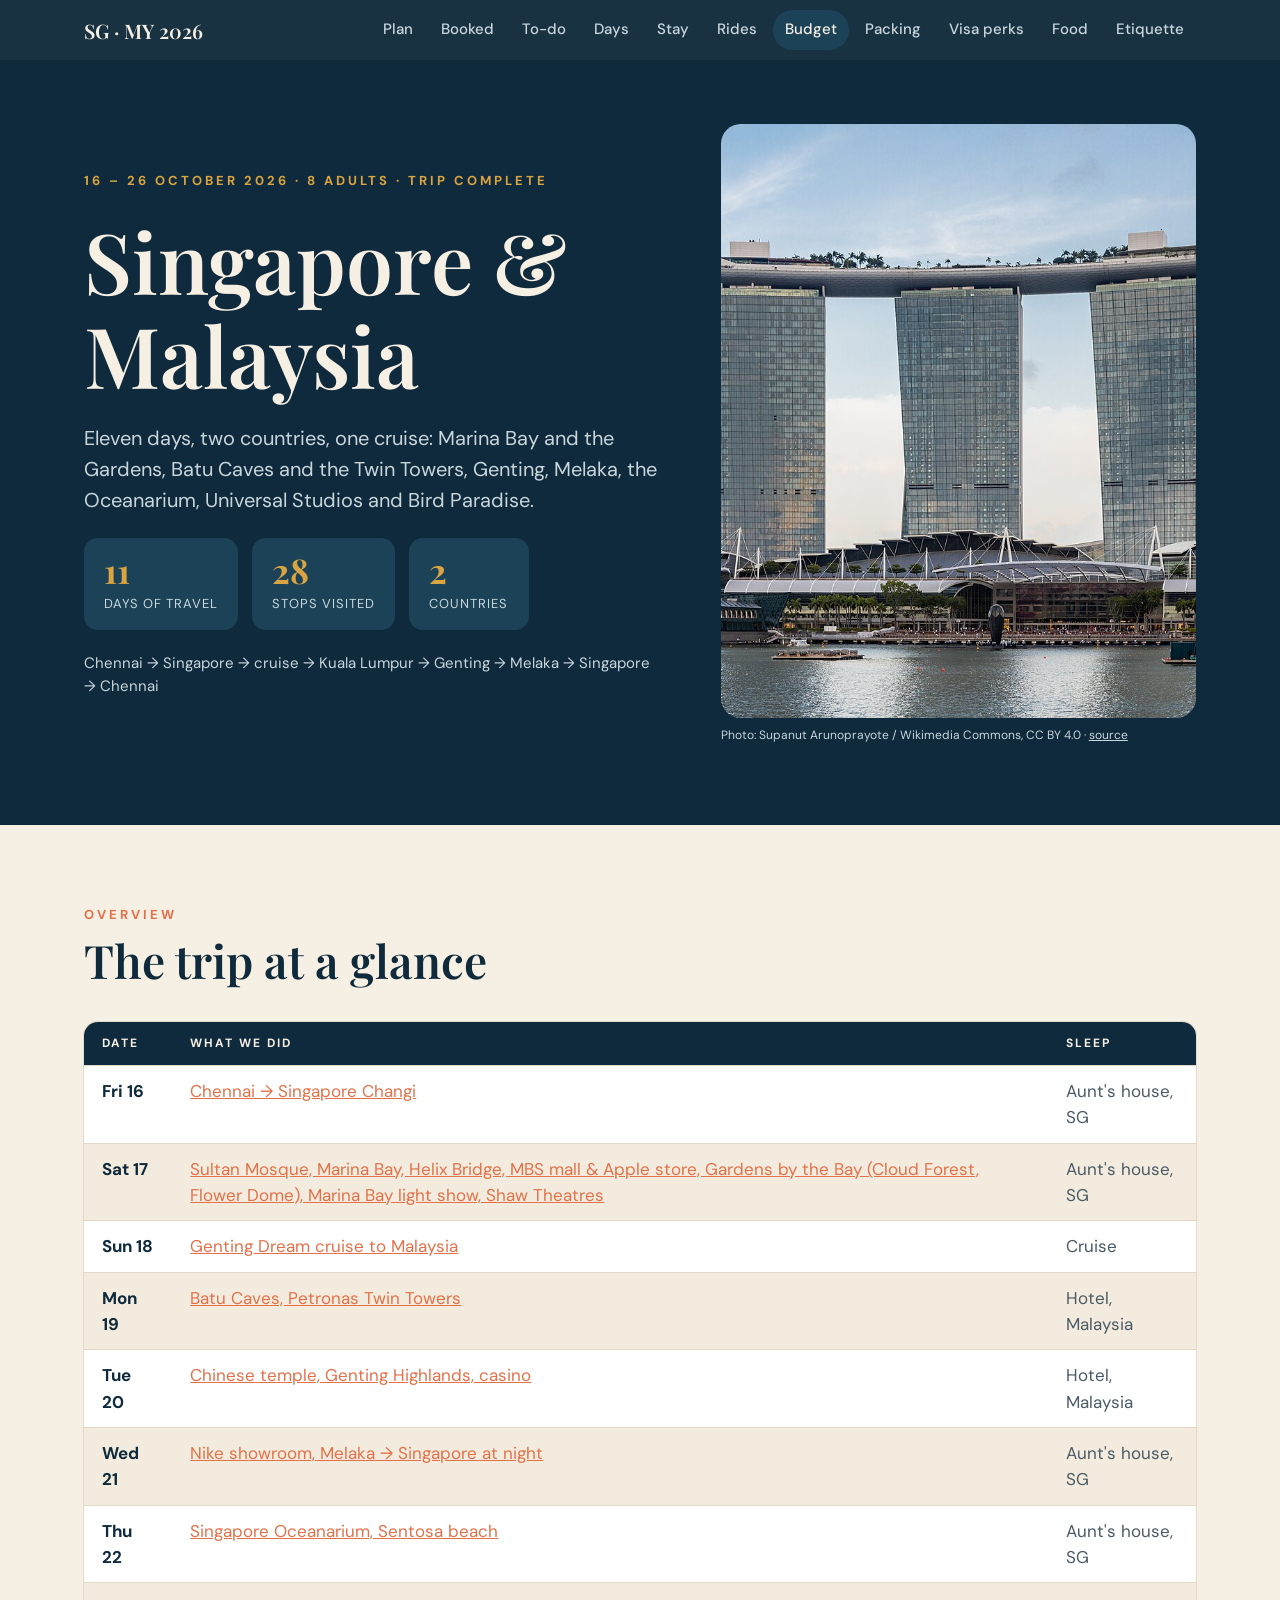
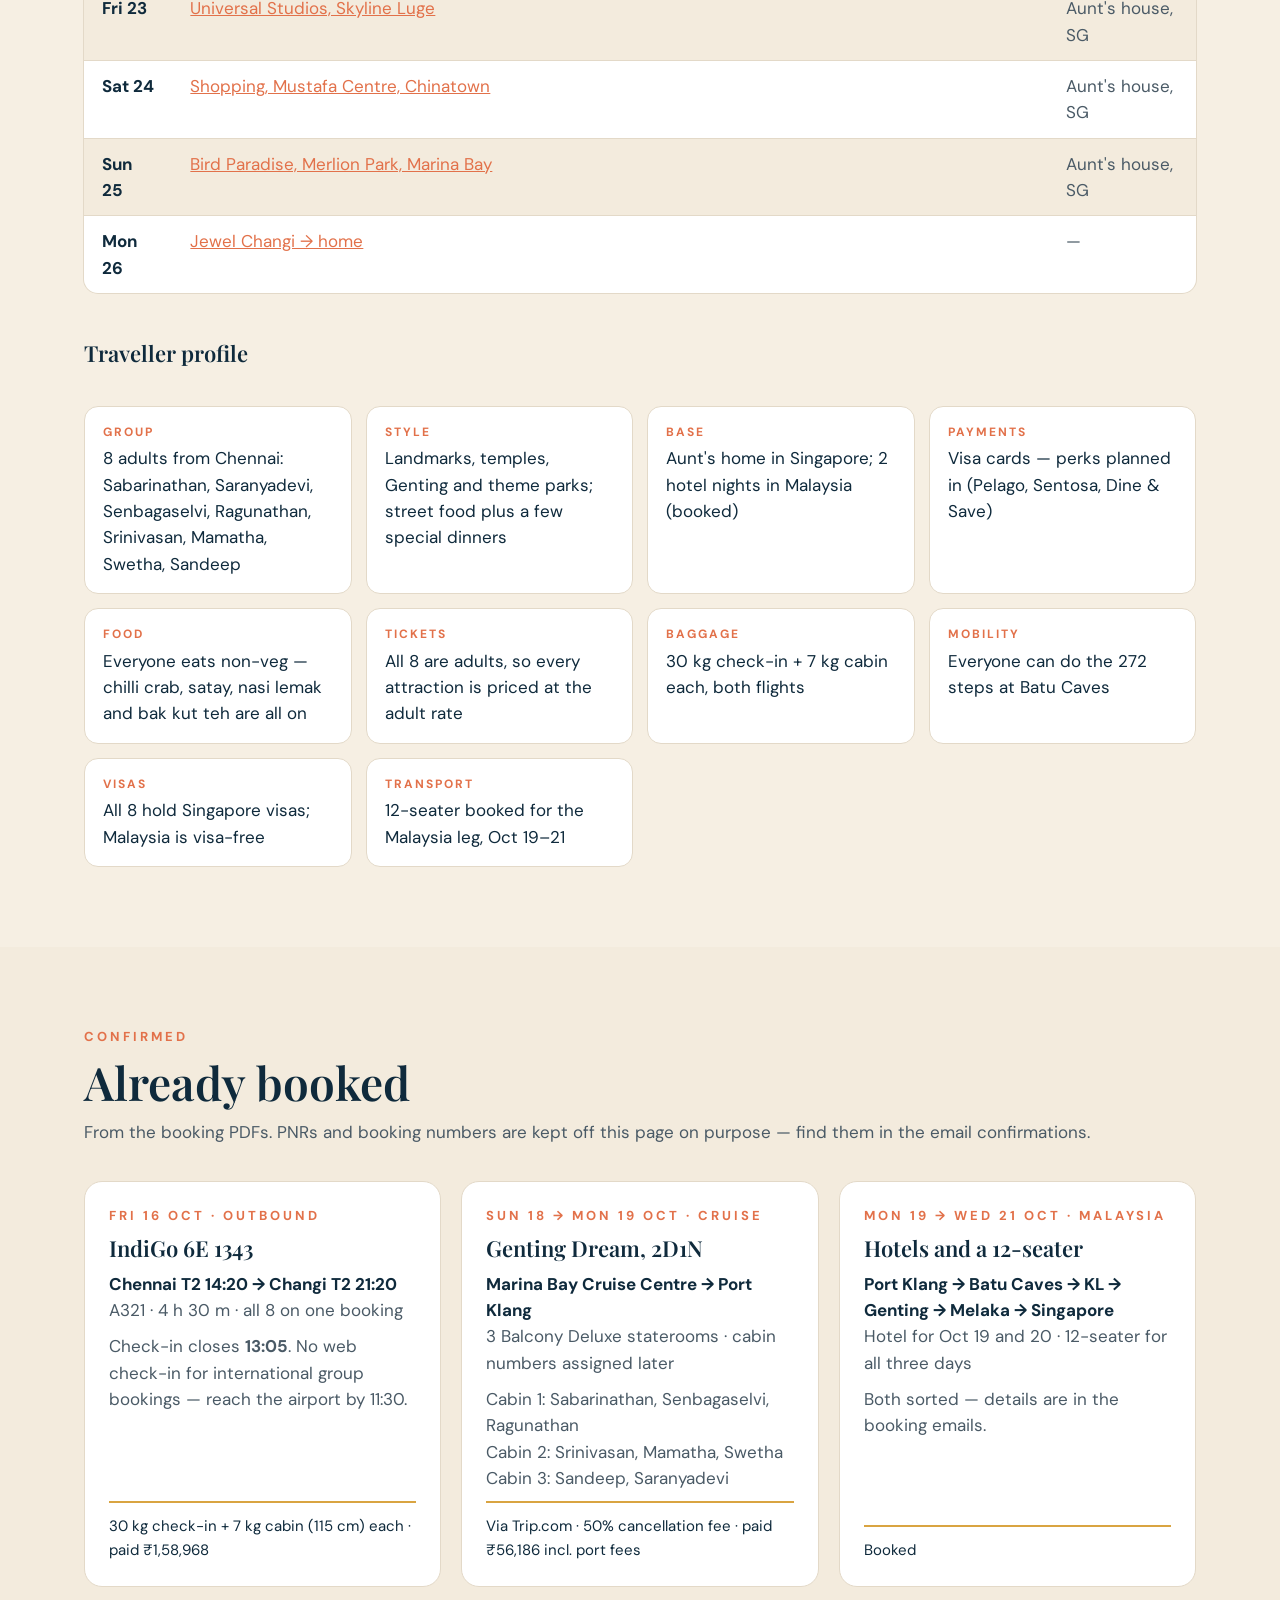
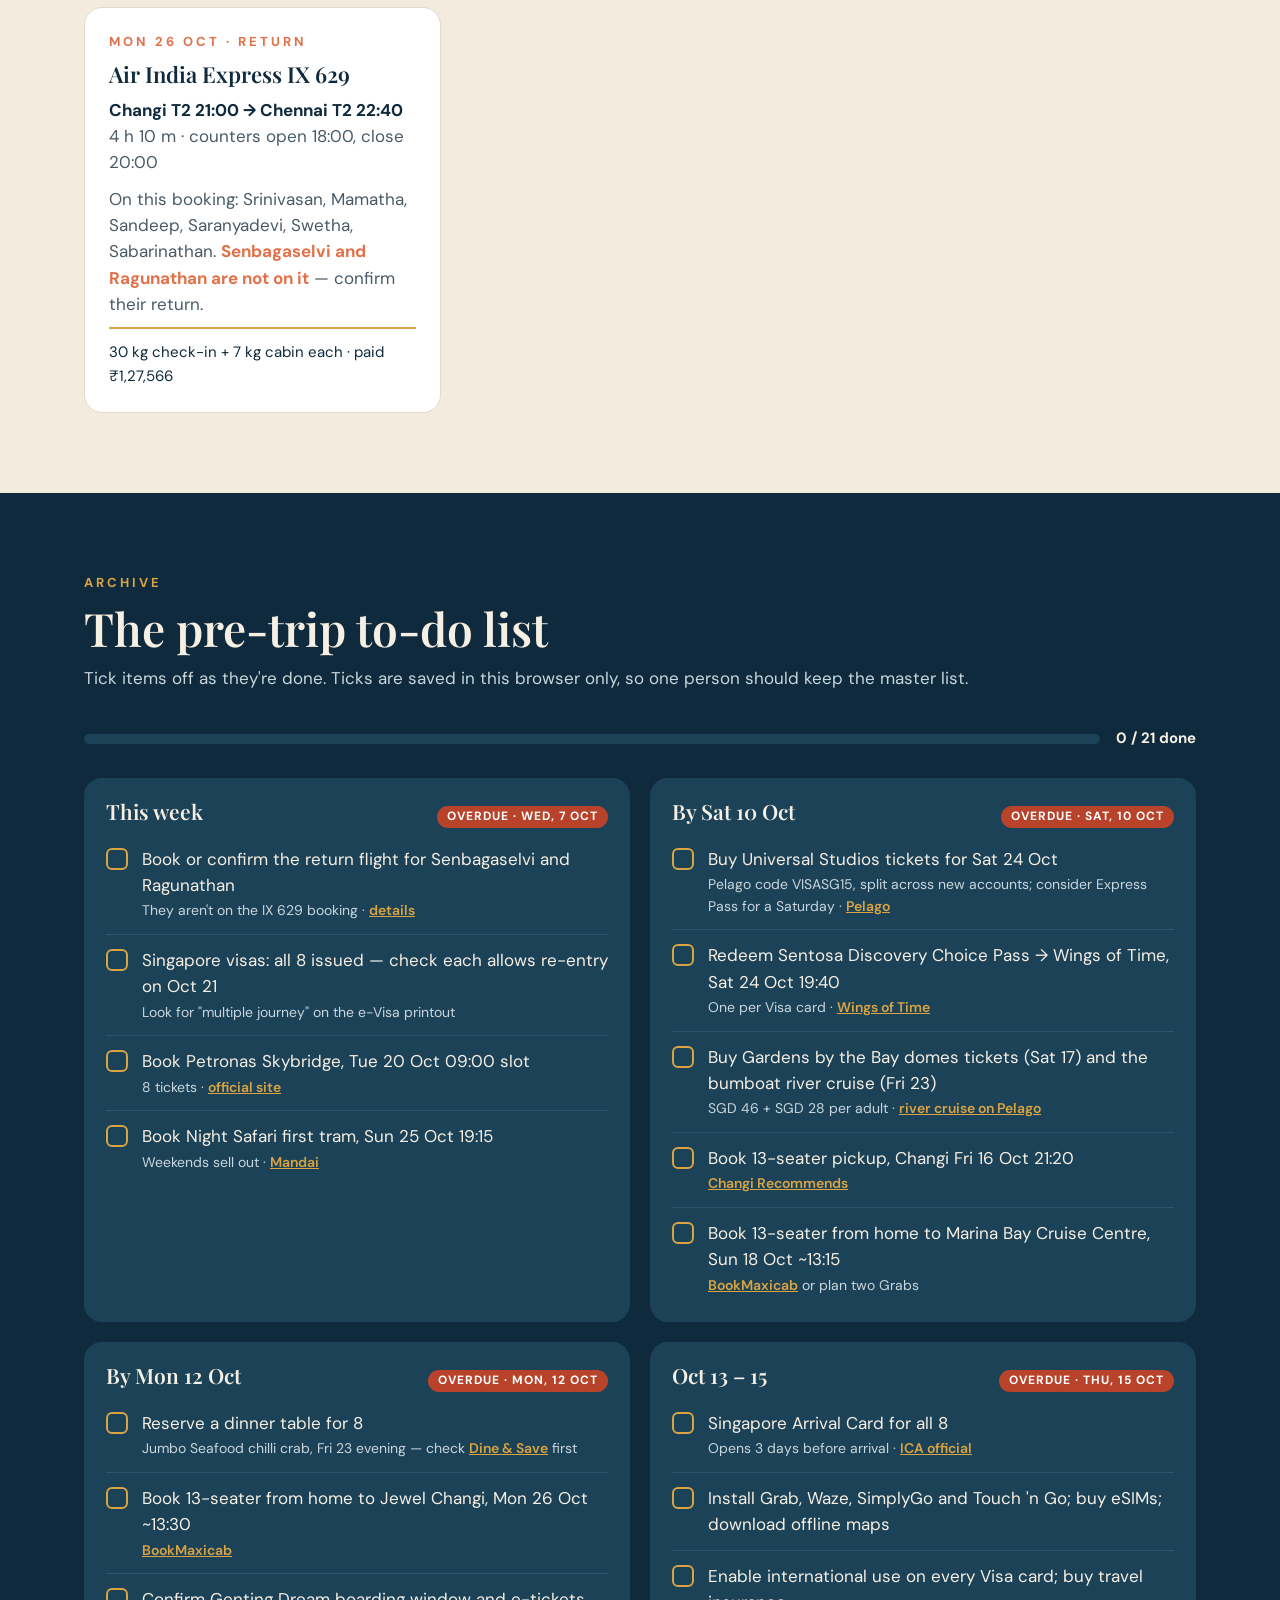
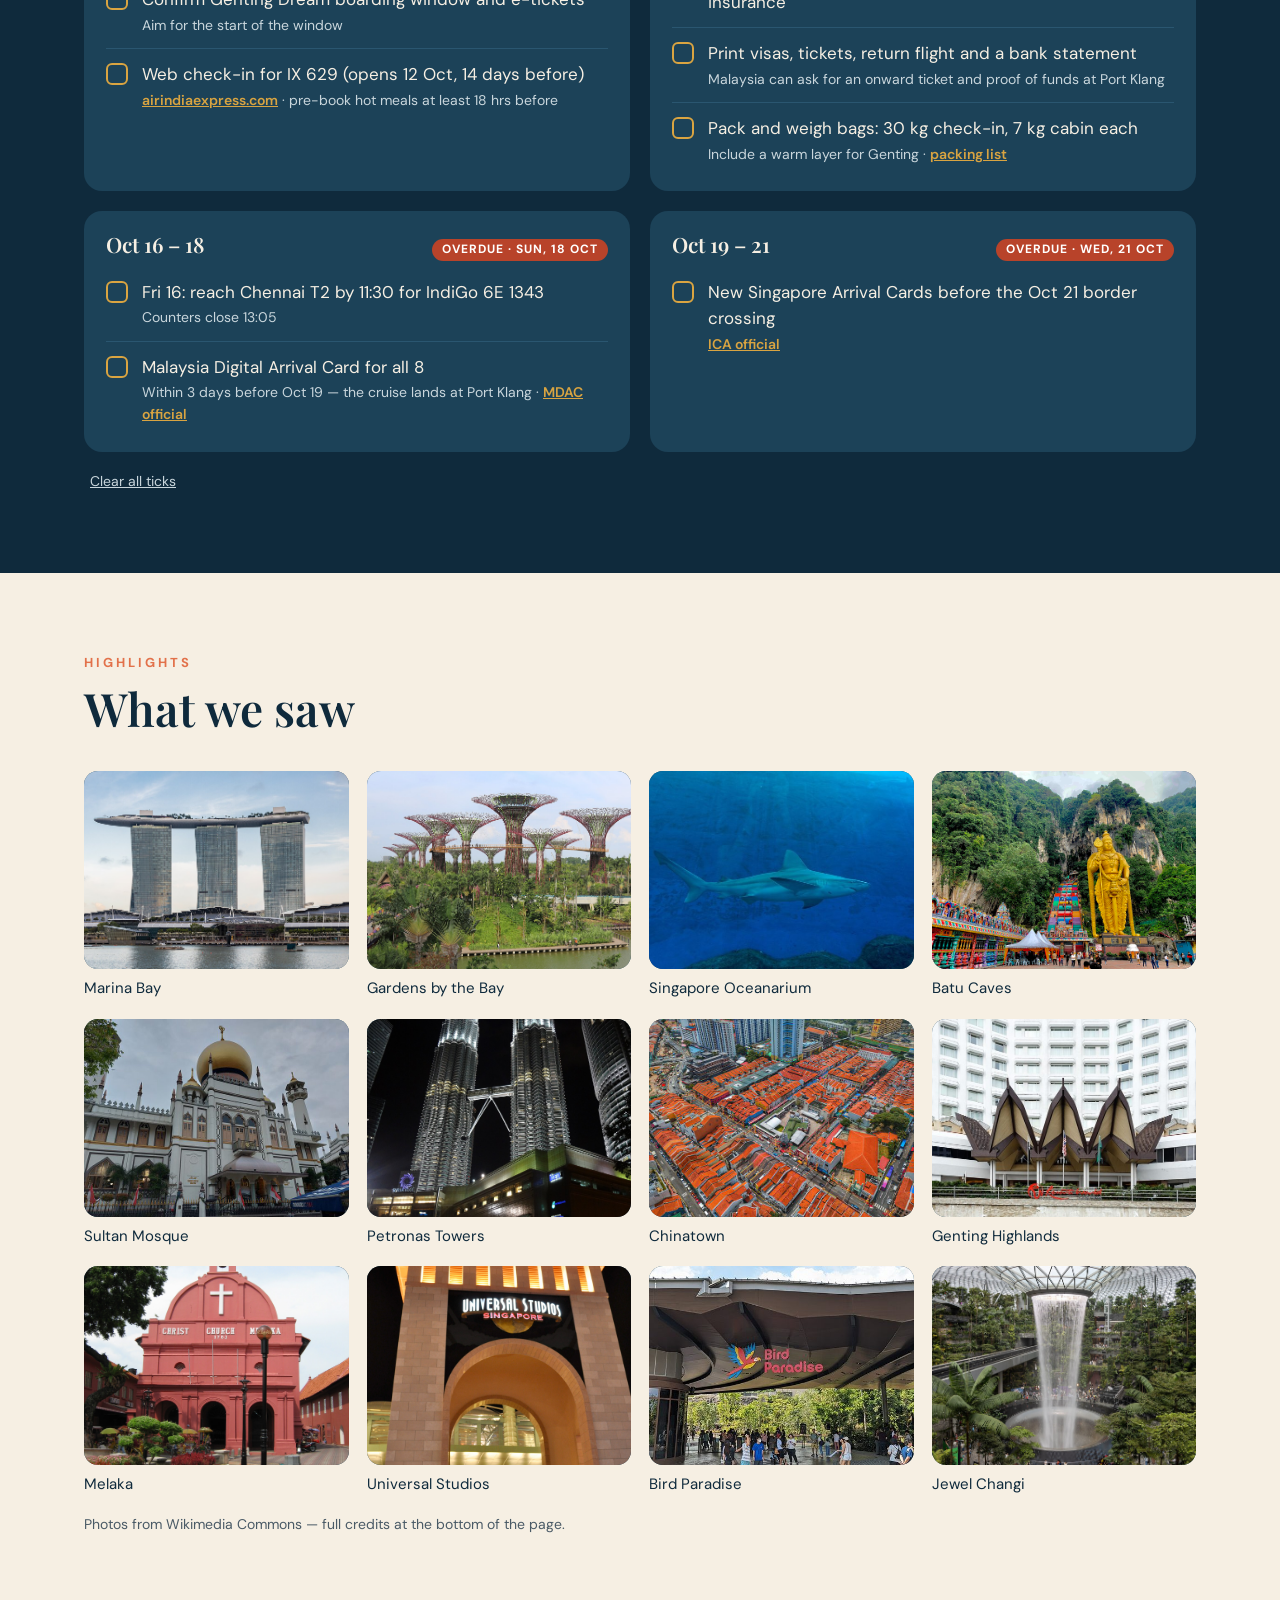
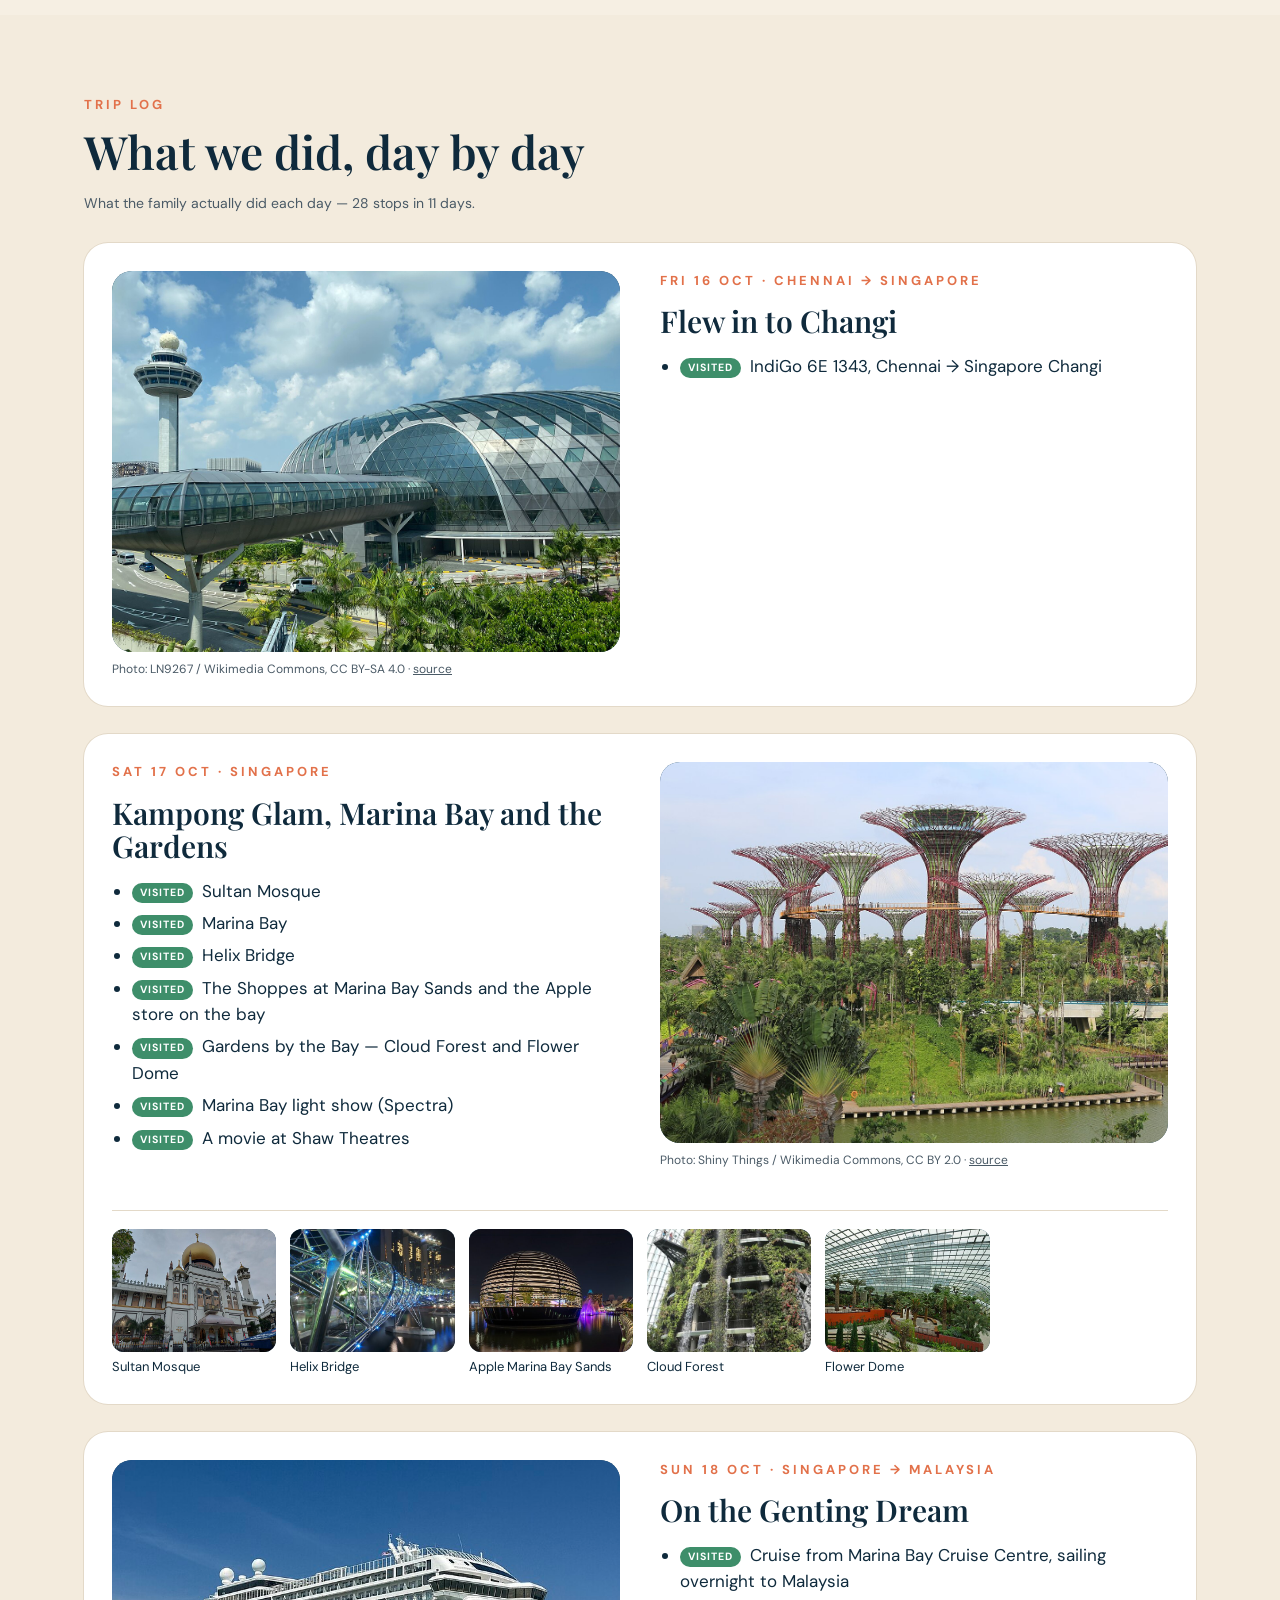
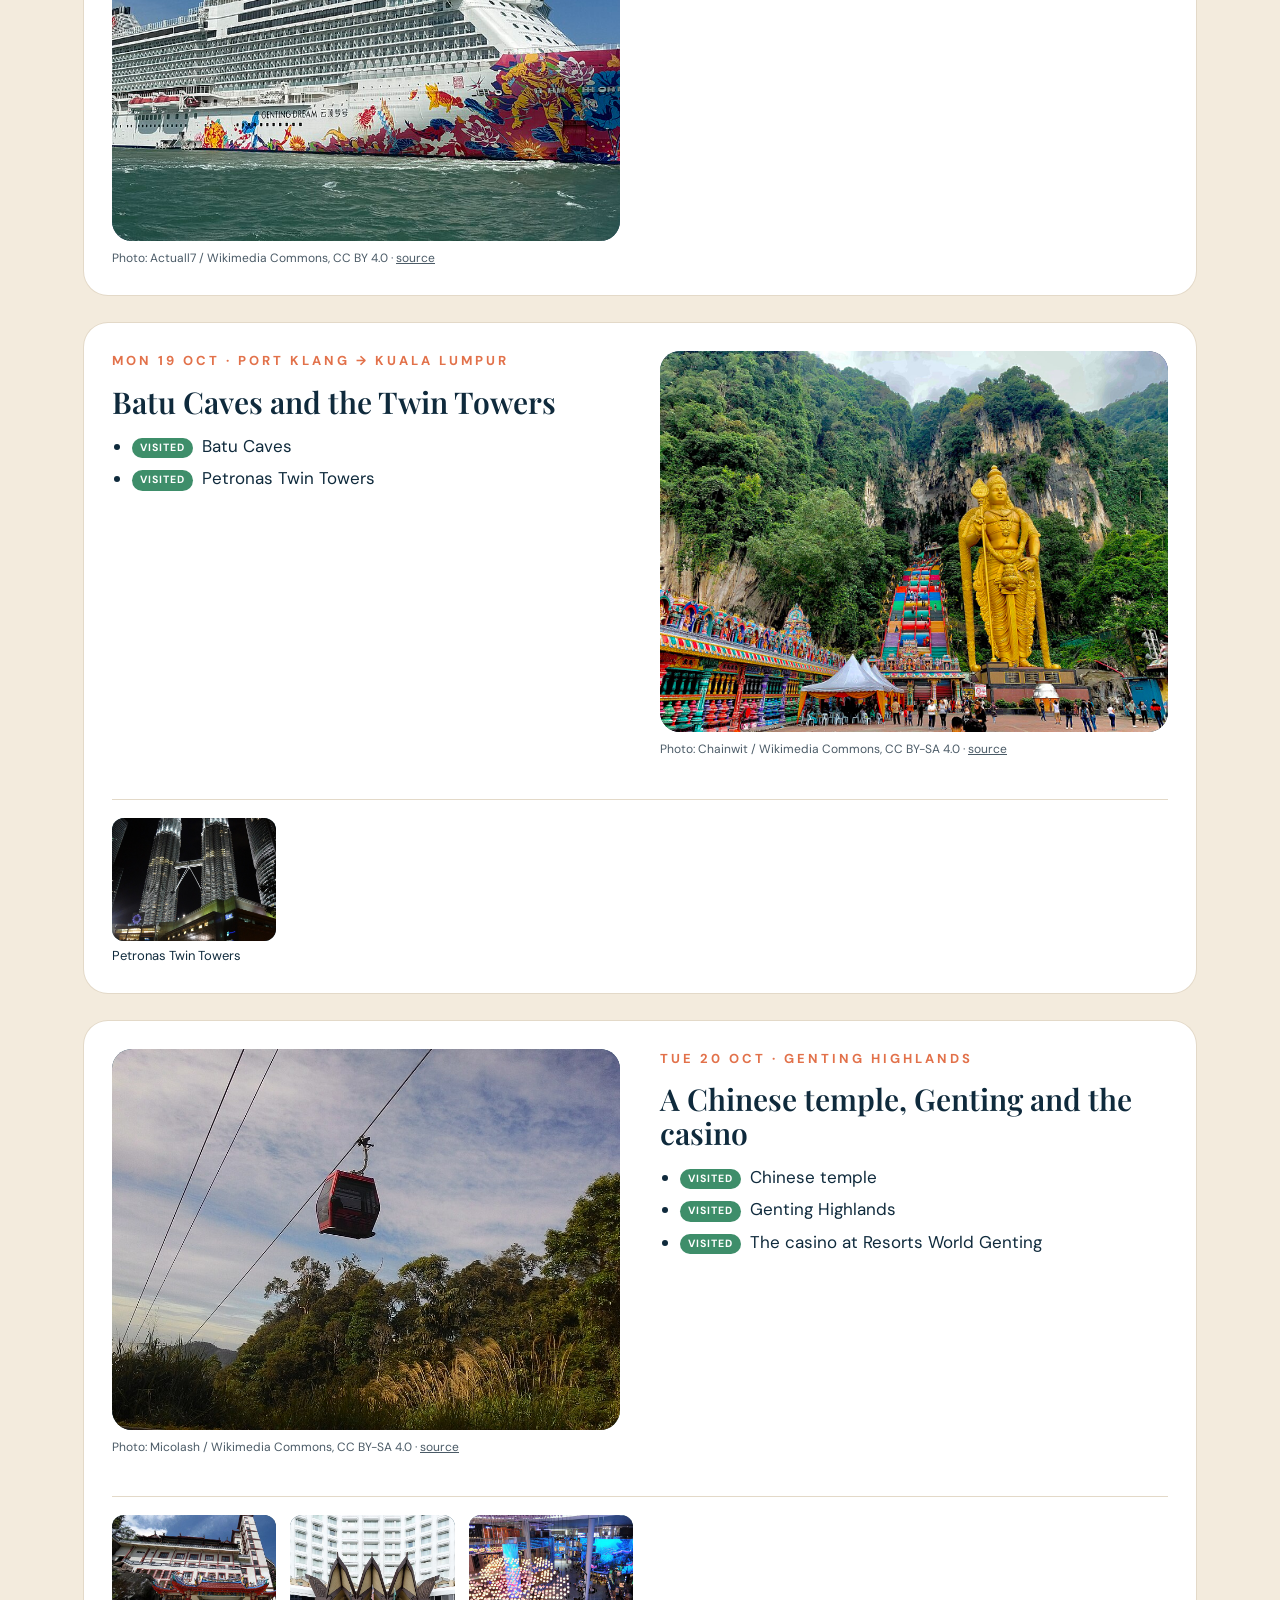
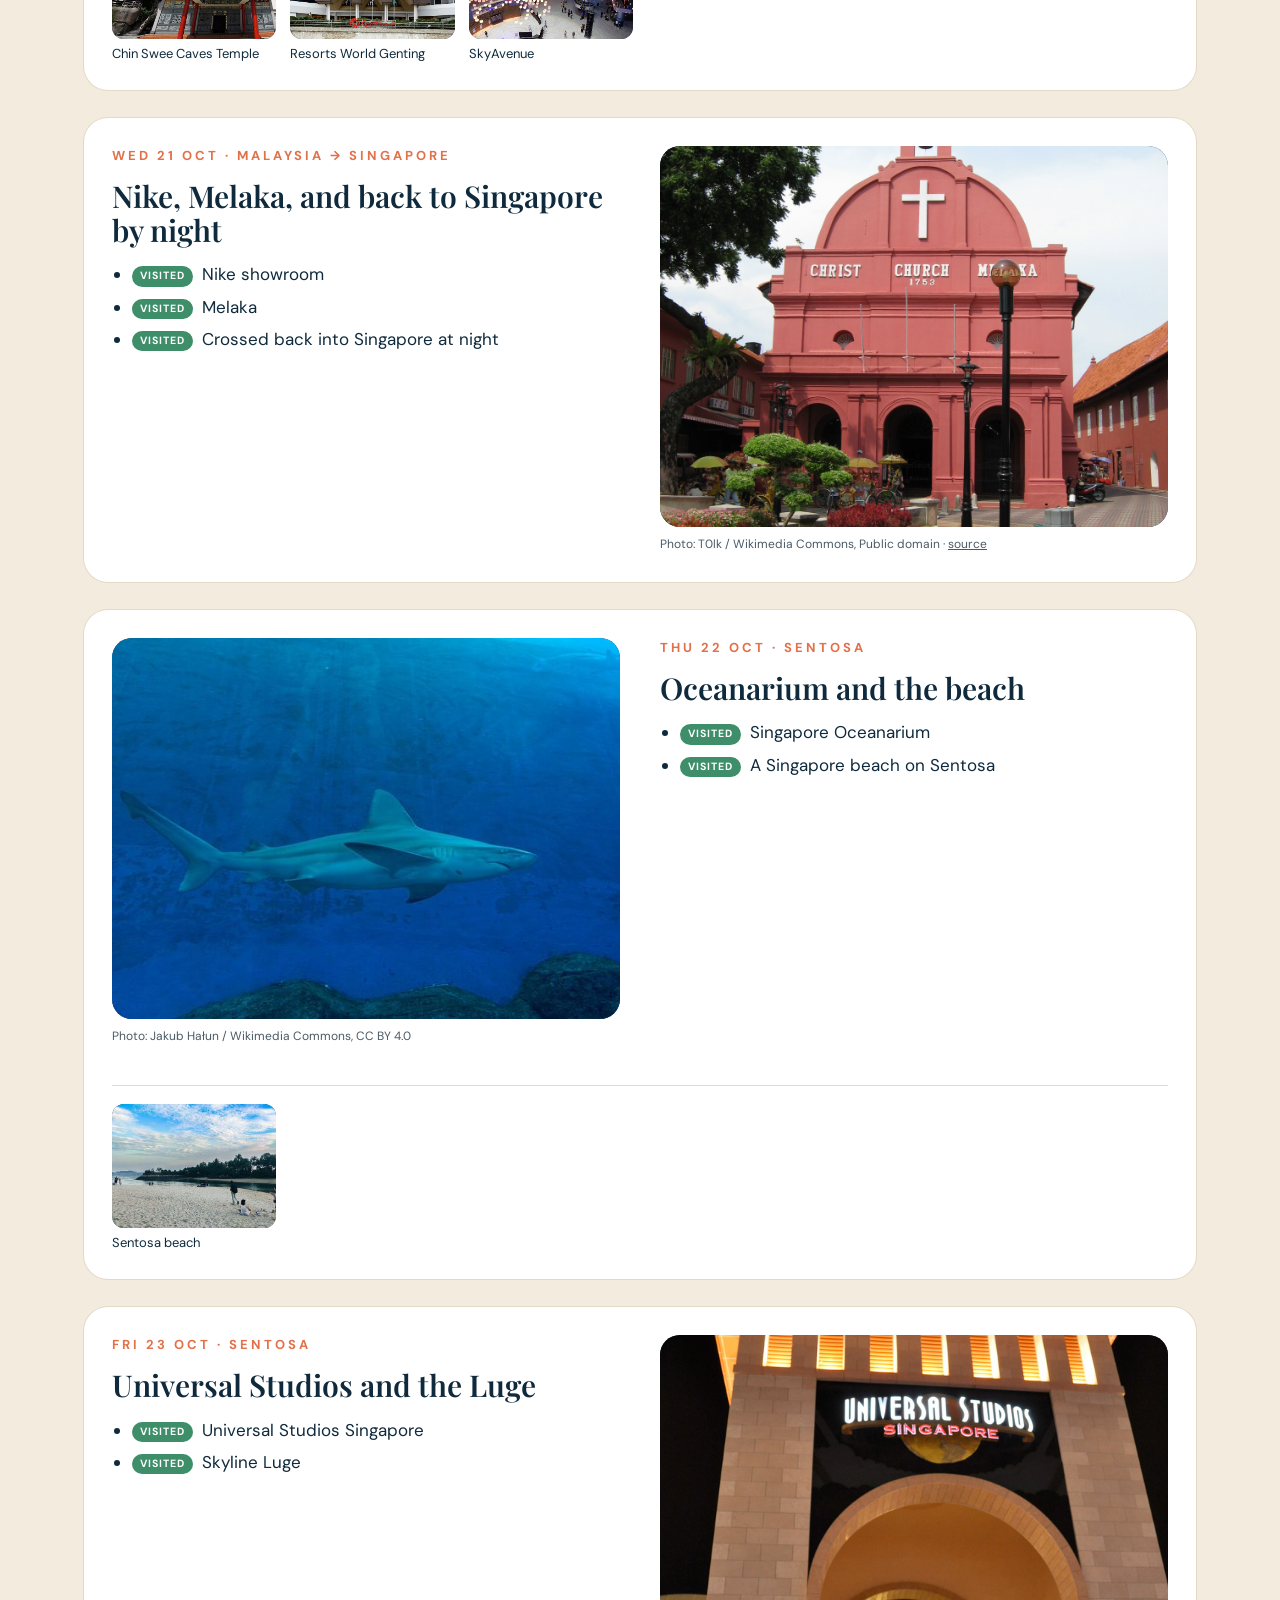
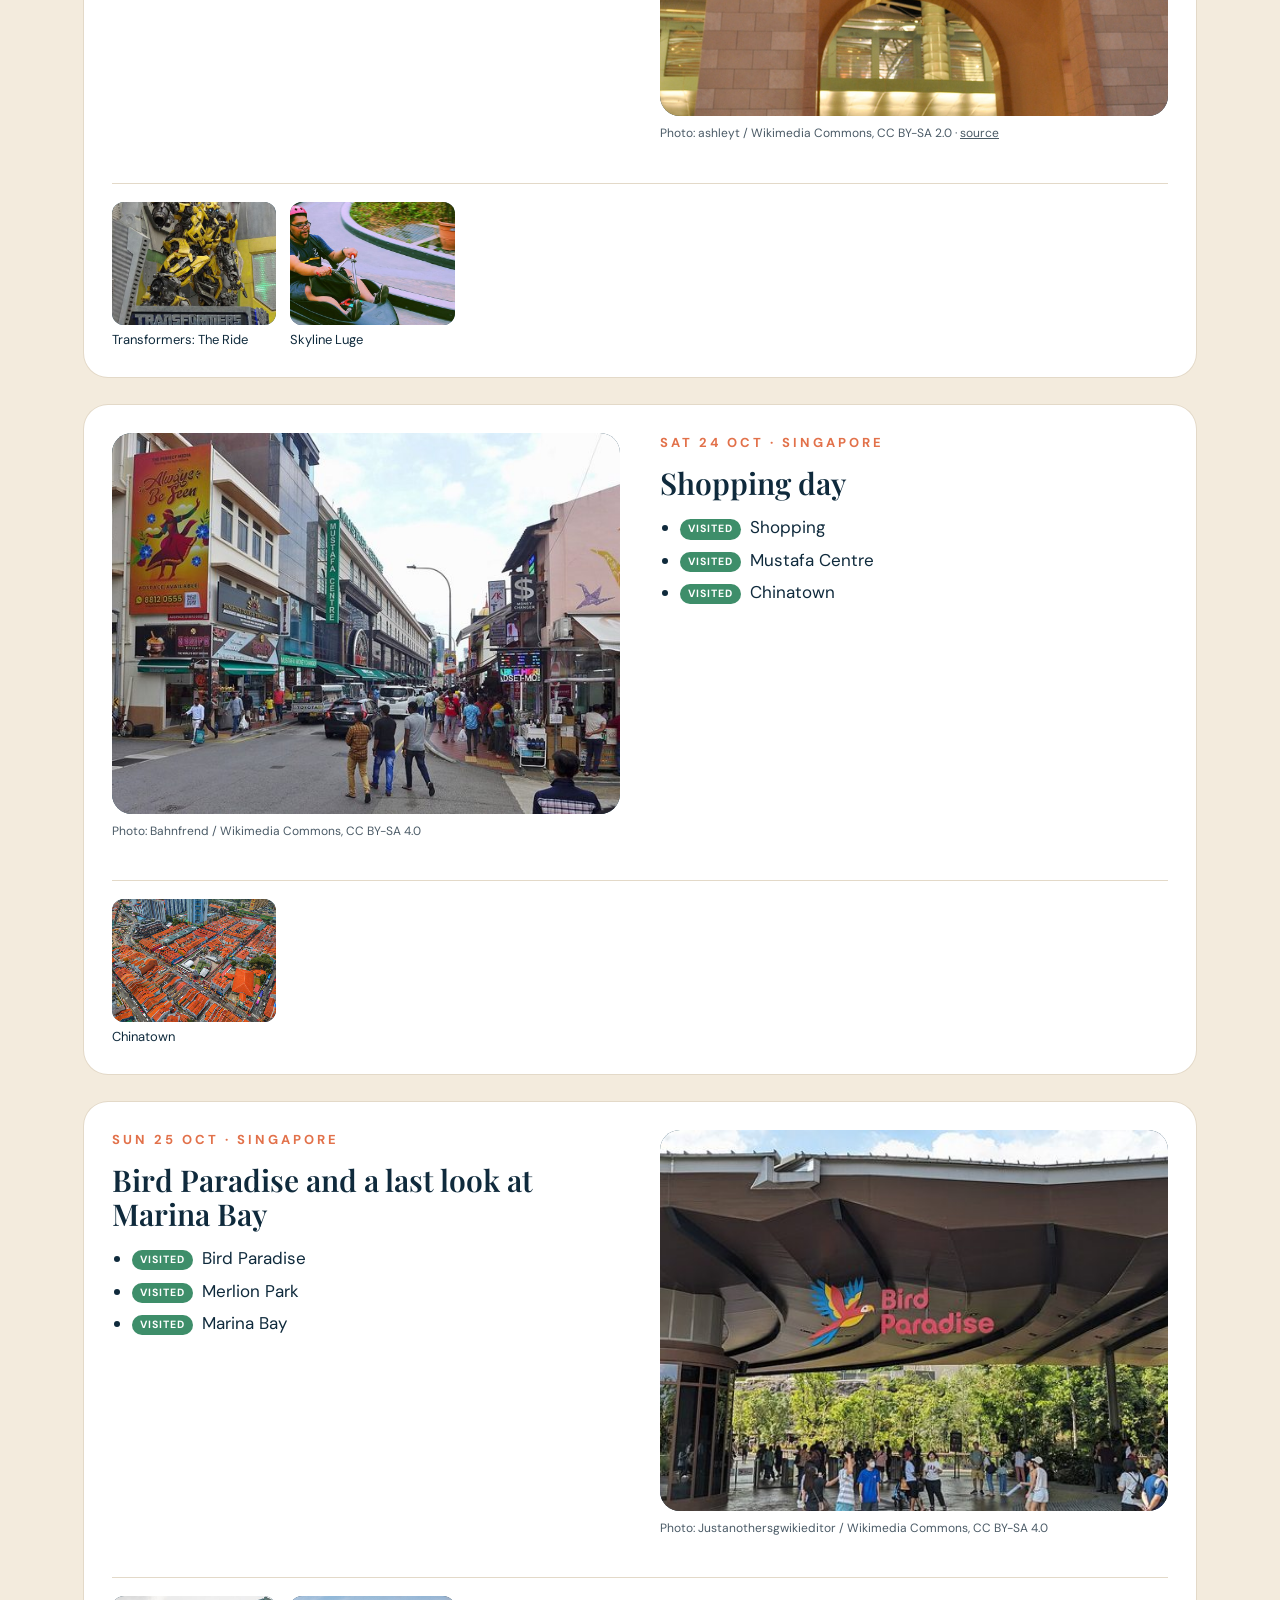
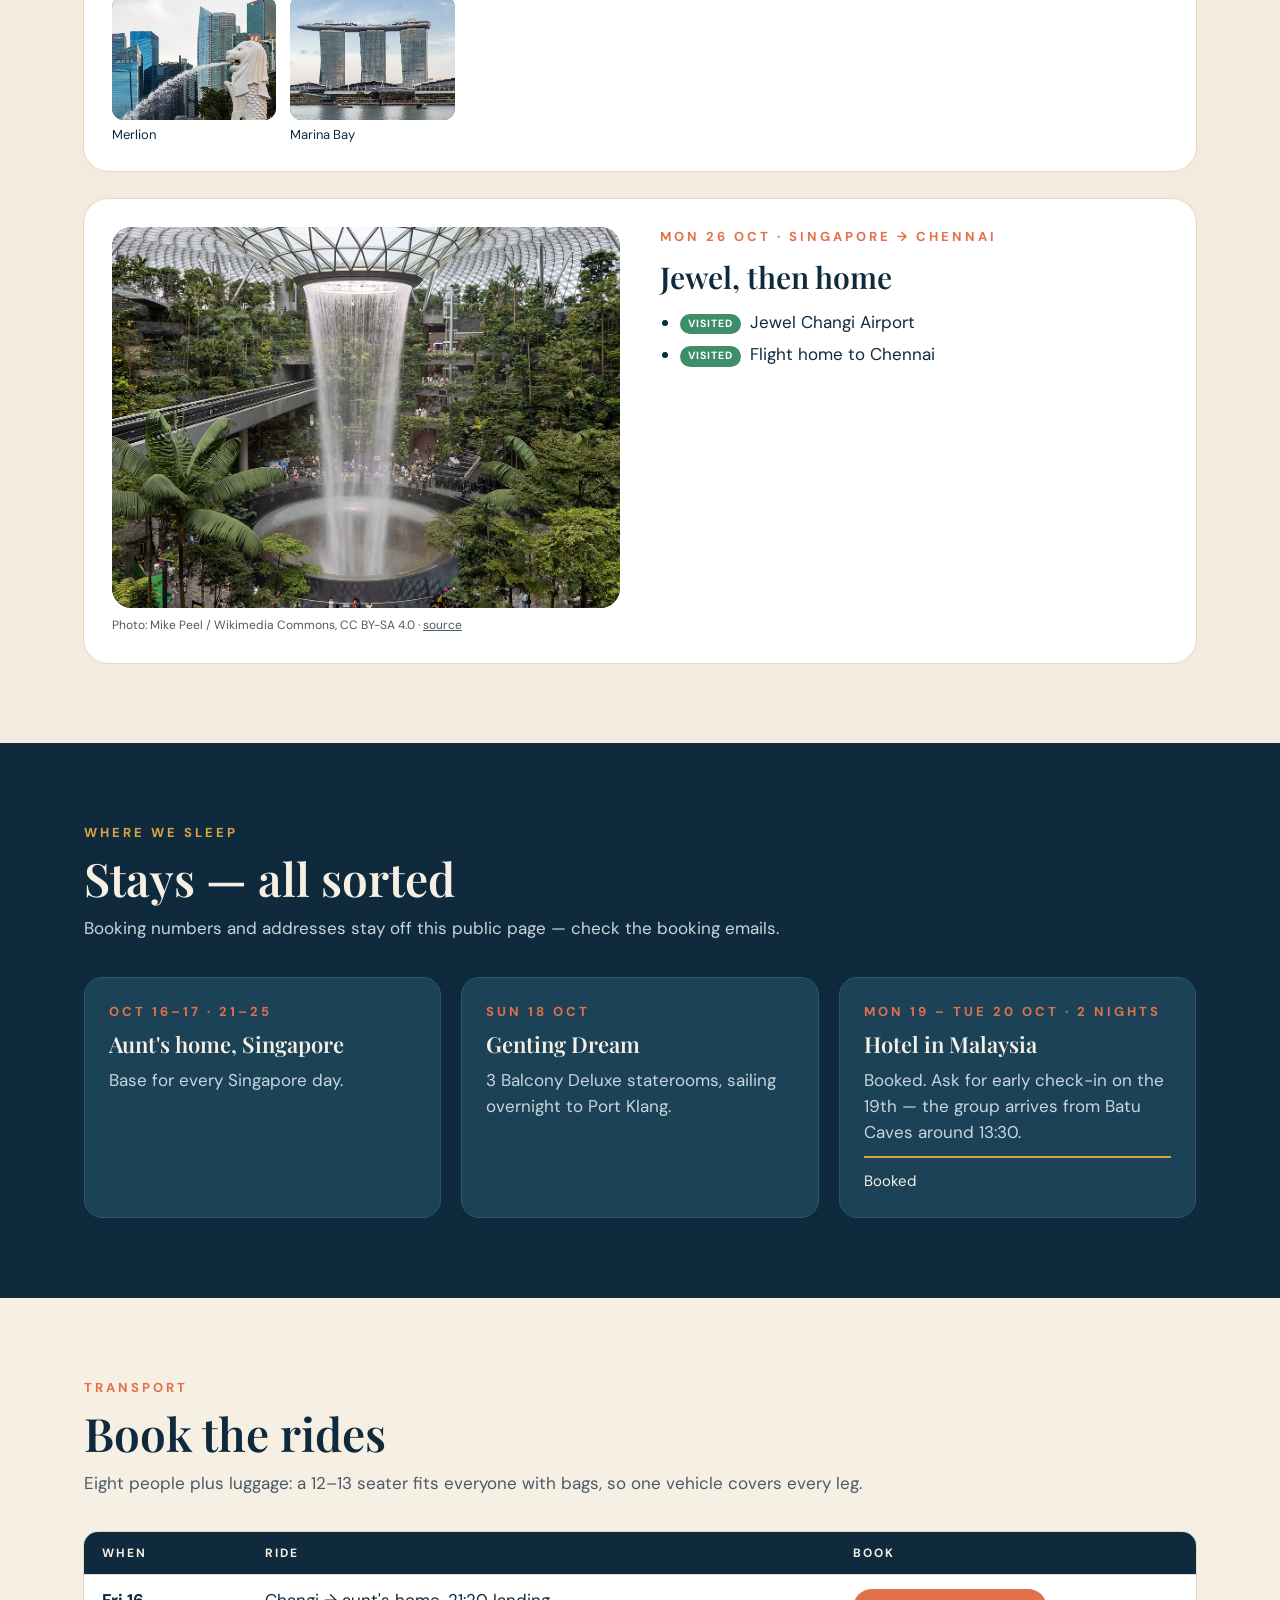
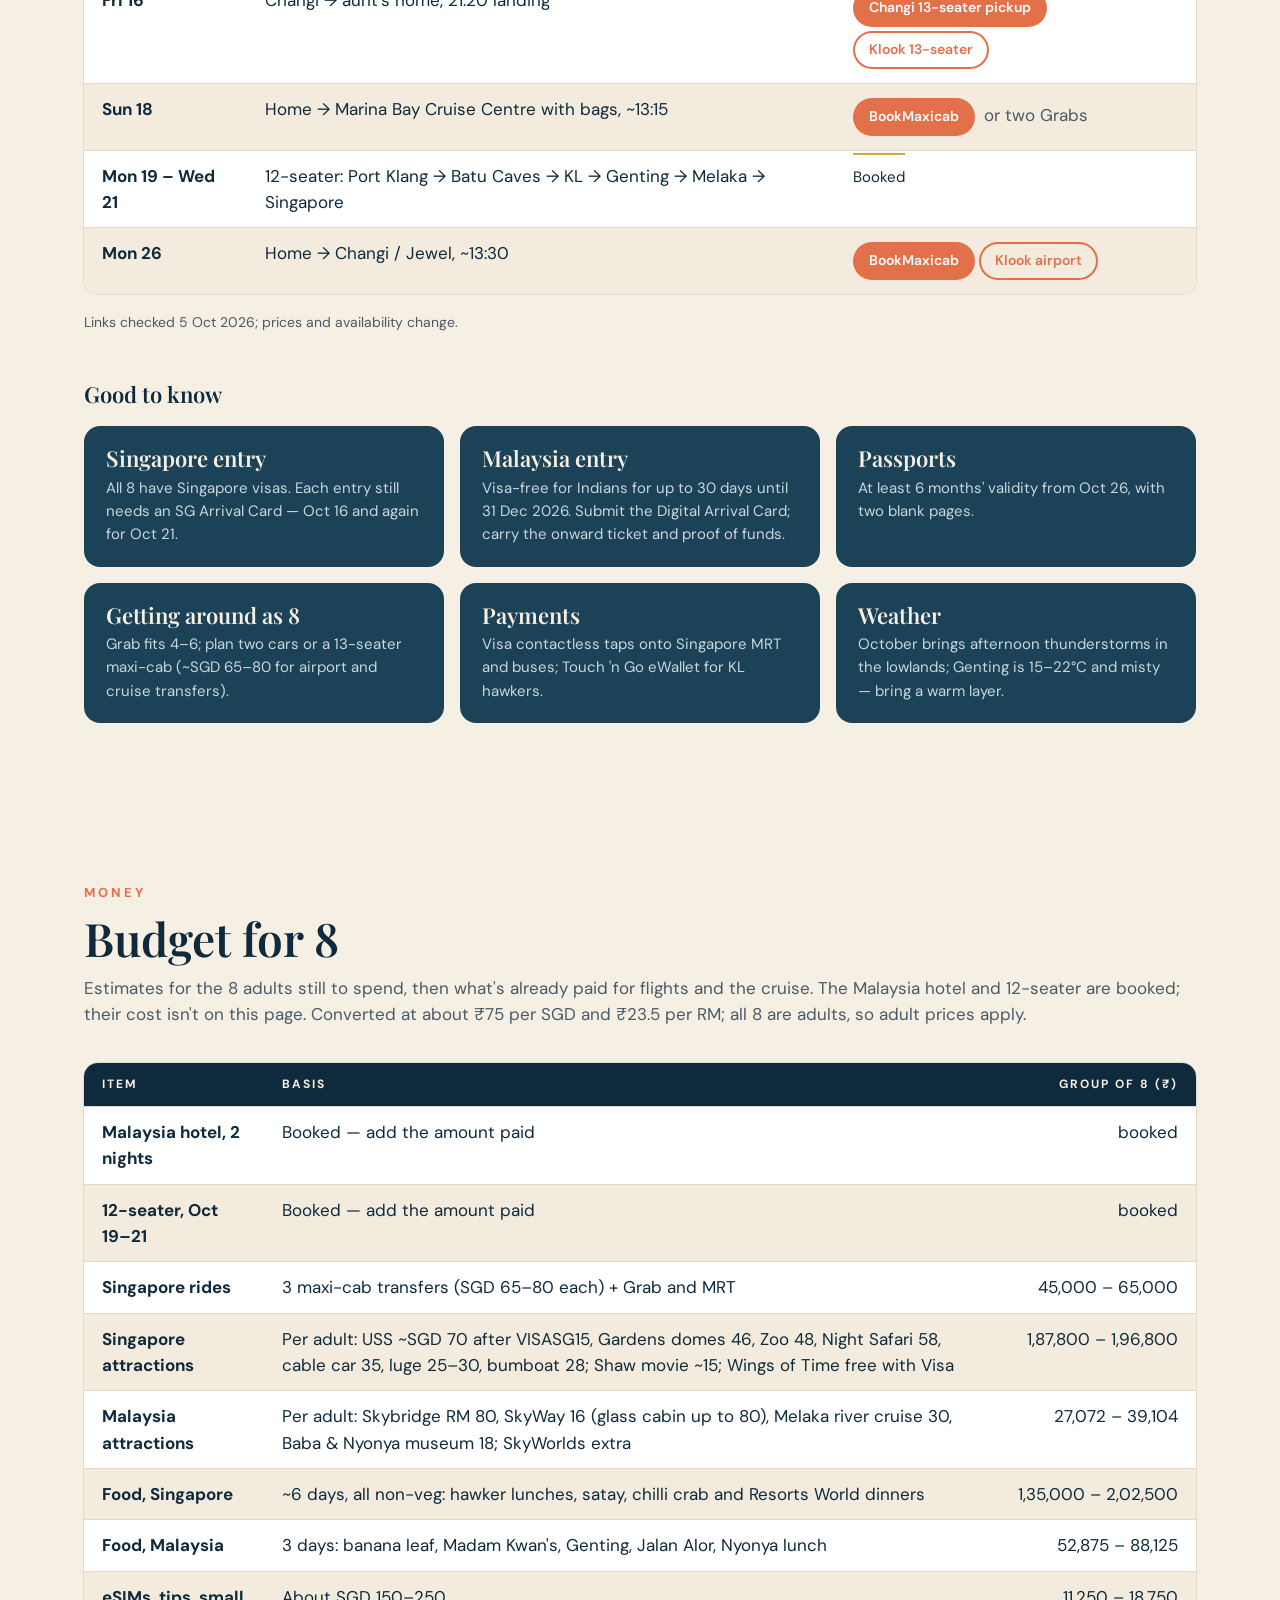
==== commit 484c6564: "Record the places visited on the Singapore & Malaysia trip" ====
--- a/index.html
+++ b/index.html
@@ -97,6 +97,7 @@
 .meta{display:flex;flex-wrap:wrap;gap:8px 18px;font-size:14px;color:var(--mute);border-top:1px solid var(--line);padding-top:12px}
 .meta b{color:var(--dark)}
 .tag{display:inline-block;font-size:10.5px;font-weight:700;letter-spacing:1px;text-transform:uppercase;padding:2px 8px;border-radius:999px;margin-right:4px;vertical-align:1px;white-space:nowrap}
+.tag.done{background:var(--green);color:#fff}
 .tag.must{background:var(--green);color:#fff}
 .tag.nice{background:#EADFC9;color:var(--dark)}
 .tag.skip{color:var(--mute);box-shadow:inset 0 0 0 1.5px #BFB39C}
@@ -177,10 +178,10 @@
 
 <section class="dark hero" id="top"><div class="wrap">
 <div class="txt">
-<p class="eyebrow gold">16 – 26 October 2026 · 8 adults</p>
+<p class="eyebrow gold">16 – 26 October 2026 · 8 adults · trip complete</p>
 <h1>Singapore &amp;<br>Malaysia</h1>
-<p class="lead">An 11-day family itinerary: Marina Bay and the Gardens, a Genting Dream cruise, Batu Caves, the Petronas Towers, Genting Highlands, Melaka, Universal Studios and the Night Safari — with transport, timings, dining and Visa perks built in.</p>
-<div class="count"><div><b id="cd-days">—</b><span>days to go</span></div><div><b id="cd-todo">—</b><span>to-dos left</span></div><div><b>11</b><span>days of travel</span></div></div>
+<p class="lead">Eleven days, two countries, one cruise: Marina Bay and the Gardens, Batu Caves and the Twin Towers, Genting, Melaka, the Oceanarium, Universal Studios and Bird Paradise.</p>
+<div class="count"><div><b>11</b><span>days of travel</span></div><div><b>28</b><span>stops visited</span></div><div><b>2</b><span>countries</span></div></div>
 <p class="route">Chennai → Singapore → cruise → Kuala Lumpur → Genting → Melaka → Singapore → Chennai</p>
 </div>
 <figure><div class="ph"><span>Marina Bay Sands</span><img src="images/marina-bay-sands.jpg" alt="Marina Bay Sands" fetchpriority="high" onerror="this.remove()"></div><figcaption>Photo: Supanut Arunoprayote / Wikimedia Commons, CC BY 4.0 · <a href="https://commons.wikimedia.org/wiki/File:Marina_Bay_Sands_(I).jpg" target="_blank" rel="noopener">source</a></figcaption></figure>
@@ -188,18 +189,18 @@
 
 <section id="glance"><div class="wrap">
 <div class="head"><p class="eyebrow">Overview</p><h2>The trip at a glance</h2></div>
-<div class="table"><table><tr><th>Date</th><th>Plan</th><th>Sleep</th></tr>
-<tr><td><b>Fri 16</b></td><td><a href="#d16">IndiGo 6E 1343 Chennai → Singapore (14:20 → 21:20)</a></td><td class="mute">Aunt's house, SG</td></tr>
-<tr><td><b>Sat 17</b></td><td><a href="#d17">Sultan Mosque, Merlion, Helix Bridge, MBS mall &amp; Apple store, Gardens by the Bay (Cloud Forest, Flower Dome), Shaw Theatres</a></td><td class="mute">Aunt's house, SG</td></tr>
-<tr><td><b>Sun 18</b></td><td><a href="#d18">Board the Genting Dream cruise</a></td><td class="mute">Cruise</td></tr>
-<tr><td><b>Mon 19</b></td><td><a href="#d19">Port Klang → Batu Caves → Petronas Twin Towers</a></td><td class="mute">Hotel, Malaysia (booked)</td></tr>
-<tr><td><b>Tue 20</b></td><td><a href="#d20">Genting Highlands</a></td><td class="mute">Hotel, Malaysia (booked)</td></tr>
-<tr><td><b>Wed 21</b></td><td><a href="#d21">Melaka → Singapore by night</a></td><td class="mute">Aunt's house, SG</td></tr>
-<tr><td><b>Thu 22</b></td><td><a href="#d22">Open day: rest, Little India, Lau Pa Sat</a></td><td class="mute">Aunt's house, SG</td></tr>
-<tr><td><b>Fri 23</b></td><td><a href="#d23">Open day: Chinatown, Fort Canning, river cruise</a></td><td class="mute">Aunt's house, SG</td></tr>
-<tr><td><b>Sat 24</b></td><td><a href="#d24">Universal Studios + Wings of Time</a></td><td class="mute">Aunt's house, SG</td></tr>
-<tr><td><b>Sun 25</b></td><td><a href="#d25">Singapore Zoo &amp; Night Safari</a></td><td class="mute">Aunt's house, SG</td></tr>
-<tr><td><b>Mon 26</b></td><td><a href="#d26">Sentosa morning, Jewel Changi → IX 629 home 21:00</a></td><td class="mute">—</td></tr>
+<div class="table"><table><tr><th>Date</th><th>What we did</th><th>Sleep</th></tr>
+<tr><td><b>Fri 16</b></td><td><a href="#d16">Chennai → Singapore Changi</a></td><td class="mute">Aunt's house, SG</td></tr>
+<tr><td><b>Sat 17</b></td><td><a href="#d17">Sultan Mosque, Marina Bay, Helix Bridge, MBS mall &amp; Apple store, Gardens by the Bay (Cloud Forest, Flower Dome), Marina Bay light show, Shaw Theatres</a></td><td class="mute">Aunt's house, SG</td></tr>
+<tr><td><b>Sun 18</b></td><td><a href="#d18">Genting Dream cruise to Malaysia</a></td><td class="mute">Cruise</td></tr>
+<tr><td><b>Mon 19</b></td><td><a href="#d19">Batu Caves, Petronas Twin Towers</a></td><td class="mute">Hotel, Malaysia</td></tr>
+<tr><td><b>Tue 20</b></td><td><a href="#d20">Chinese temple, Genting Highlands, casino</a></td><td class="mute">Hotel, Malaysia</td></tr>
+<tr><td><b>Wed 21</b></td><td><a href="#d21">Nike showroom, Melaka → Singapore at night</a></td><td class="mute">Aunt's house, SG</td></tr>
+<tr><td><b>Thu 22</b></td><td><a href="#d22">Singapore Oceanarium, Sentosa beach</a></td><td class="mute">Aunt's house, SG</td></tr>
+<tr><td><b>Fri 23</b></td><td><a href="#d23">Universal Studios, Skyline Luge</a></td><td class="mute">Aunt's house, SG</td></tr>
+<tr><td><b>Sat 24</b></td><td><a href="#d24">Shopping, Mustafa Centre, Chinatown</a></td><td class="mute">Aunt's house, SG</td></tr>
+<tr><td><b>Sun 25</b></td><td><a href="#d25">Bird Paradise, Merlion Park, Marina Bay</a></td><td class="mute">Aunt's house, SG</td></tr>
+<tr><td><b>Mon 26</b></td><td><a href="#d26">Jewel Changi → home</a></td><td class="mute">—</td></tr>
 </table></div>
 <h3 class="sub" id="profile">Traveller profile</h3>
 <div class="profile">
@@ -227,7 +228,7 @@
 </div></section>
 
 <section class="dark" id="todo"><div class="wrap">
-<div class="head"><p class="eyebrow gold">Before we go</p><h2>To-do list, with deadlines</h2><p class="mute">Tick items off as they're done. Ticks are saved in this browser only, so one person should keep the master list.</p></div>
+<div class="head"><p class="eyebrow gold">Archive</p><h2>The pre-trip to-do list</h2><p class="mute">Tick items off as they're done. Ticks are saved in this browser only, so one person should keep the master list.</p></div>
 <div class="progress"><div class="bar"><i id="bar"></i></div><b id="prog">0 / 0 done</b></div>
 <div class="groups">
 
@@ -275,94 +276,83 @@
 </div></section>
 
 <section id="see"><div class="wrap">
-<div class="head"><p class="eyebrow">Highlights</p><h2>What we're going to see</h2></div>
+<div class="head"><p class="eyebrow">Highlights</p><h2>What we saw</h2></div>
 <div class="gallery">
 <figure><div class="ph"><span>Marina Bay</span><img src="images/marina-bay-sands.jpg" alt="Marina Bay Sands" loading="lazy" onerror="this.remove()"></div><figcaption>Marina Bay</figcaption></figure>
 <figure><div class="ph"><span>Gardens by the Bay</span><img src="images/gardens-by-the-bay.jpg" alt="Supertree Grove" loading="lazy" onerror="this.remove()"></div><figcaption>Gardens by the Bay</figcaption></figure>
-<figure><div class="ph"><span>Little India</span><img src="images/little-india.jpg" alt="Little India street with festive lights" loading="lazy" onerror="this.remove()"></div><figcaption>Little India</figcaption></figure>
+<figure><div class="ph"><span>Singapore Oceanarium</span><img src="images/places/oceanarium.jpg" alt="Singapore Oceanarium" loading="lazy" onerror="this.remove()"></div><figcaption>Singapore Oceanarium</figcaption></figure>
 <figure><div class="ph"><span>Batu Caves</span><img src="images/batu-caves.jpg" alt="Batu Caves stairs" loading="lazy" onerror="this.remove()"></div><figcaption>Batu Caves</figcaption></figure>
 <figure><div class="ph"><span>Sultan Mosque</span><img src="images/places/sultan-mosque.jpg" alt="Sultan Mosque, Kampong Glam" loading="lazy" onerror="this.remove()"></div><figcaption>Sultan Mosque</figcaption></figure>
 <figure><div class="ph"><span>Petronas Towers</span><img src="images/petronas-towers.jpg" alt="Petronas Twin Towers at night" loading="lazy" onerror="this.remove()"></div><figcaption>Petronas Towers</figcaption></figure>
 <figure><div class="ph"><span>Chinatown</span><img src="images/places/chinatown-sg.jpg" alt="Chinatown, Singapore" loading="lazy" onerror="this.remove()"></div><figcaption>Chinatown</figcaption></figure>
-<figure><div class="ph"><span>Genting SkyWay</span><img src="images/awana-skyway.jpg" alt="Awana SkyWay gondola" loading="lazy" onerror="this.remove()"></div><figcaption>Genting SkyWay</figcaption></figure>
+<figure><div class="ph"><span>Genting Highlands</span><img src="images/places/resorts-world-genting.jpg" alt="Genting Highlands" loading="lazy" onerror="this.remove()"></div><figcaption>Genting Highlands</figcaption></figure>
 <figure><div class="ph"><span>Melaka</span><img src="images/melaka.jpg" alt="Christ Church, Melaka" loading="lazy" onerror="this.remove()"></div><figcaption>Melaka</figcaption></figure>
 <figure><div class="ph"><span>Universal Studios</span><img src="images/universal-studios.jpg" alt="Universal Studios Singapore gate" loading="lazy" onerror="this.remove()"></div><figcaption>Universal Studios</figcaption></figure>
-<figure><div class="ph"><span>Singapore Zoo</span><img src="images/singapore-zoo.jpg" alt="Singapore Zoo entrance" loading="lazy" onerror="this.remove()"></div><figcaption>Singapore Zoo</figcaption></figure>
+<figure><div class="ph"><span>Bird Paradise</span><img src="images/places/bird-paradise.jpg" alt="Bird Paradise" loading="lazy" onerror="this.remove()"></div><figcaption>Bird Paradise</figcaption></figure>
 <figure><div class="ph"><span>Jewel Changi</span><img src="images/jewel-changi.jpg" alt="Rain Vortex at Jewel Changi" loading="lazy" onerror="this.remove()"></div><figcaption>Jewel Changi</figcaption></figure>
 </div>
 <p class="note">Photos from Wikimedia Commons — full credits at the bottom of the page.</p>
 </div></section>
 
 <section id="days" style="background:var(--stripe)"><div class="wrap">
-<div class="head"><p class="eyebrow">Itinerary</p><h2>Day by day</h2></div>
-<p class="legend"><span><span class="tag must">Must visit</span> the reason for the day</span><span><span class="tag nice">Nice to have</span> worth it if time allows</span><span><span class="tag skip">Skip if short on time</span> drop these first</span><span>Untagged lines are travel and meals.</span></p>
+<div class="head"><p class="eyebrow">Trip log</p><h2>What we did, day by day</h2></div>
+<p class="legend"><span>What the family actually did each day — 28 stops in 11 days.</span></p>
 <div class="days">
 
 <article class="day" id="d16"><figure><div class="ph"><span>Changi Airport</span><img src="images/changi-airport.jpg" alt="Changi Airport control tower and Jewel" loading="lazy" onerror="this.remove()"></div><figcaption>Photo: LN9267 / Wikimedia Commons, CC BY-SA 4.0 · <a href="https://commons.wikimedia.org/wiki/File:Jewel_Changi_Airport_13-11-2023(1).jpg" target="_blank" rel="noopener">source</a></figcaption></figure>
-<div class="txt"><p class="eyebrow">Fri 16 Oct · Chennai → Singapore</p><h3>Arrive and settle in</h3>
-<ul><li>11:30 at Chennai T2; IndiGo 6E 1343 departs 14:20 (check-in closes 13:05)</li><li>Land Changi T2 at 21:20 local time (+2.5 hrs)</li><li>Immigration and bags ~45 min — have Arrival Card QR codes ready</li><li>Pre-booked maxi-cab to your aunt's home (Grab can't guarantee 8 seats late)</li><li>Late supper if needed: Springleaf Prata or Al-Azhar, both open 24 hours</li></ul>
-<p class="meta"><span><b>Getting around:</b> Pre-booked 13-seater from Changi T2</span><span><b>Est. per person:</b> ~SGD 20 (cab share + supper)</span></p>
-<div class="tip"><b>Tip</b> · Download Grab and SimplyGo before landing; SIM or eSIM at the Changi arrival counters.</div></div></article>
+<div class="txt"><p class="eyebrow">Fri 16 Oct · Chennai → Singapore</p><h3>Flew in to Changi</h3>
+<ul><li><span class="tag done">Visited</span> IndiGo 6E 1343, Chennai → Singapore Changi</li></ul>
+</div></article>
 
 <article class="day" id="d17"><figure><div class="ph"><span>Gardens by the Bay</span><img src="images/gardens-by-the-bay.jpg" alt="Supertree Grove at Gardens by the Bay" loading="lazy" onerror="this.remove()"></div><figcaption>Photo: Shiny Things / Wikimedia Commons, CC BY 2.0 · <a href="https://commons.wikimedia.org/wiki/File:Supertree_Grove,_Gardens_by_the_Bay,_Singapore_-_20120712-02.jpg" target="_blank" rel="noopener">source</a></figcaption></figure>
 <div class="txt"><p class="eyebrow">Sat 17 Oct · Singapore</p><h3>Kampong Glam, Marina Bay and the Gardens</h3>
-<ul><li><span class="tag must">Must visit</span> 09:00 Sultan Mosque in Kampong Glam — then Bussorah Street and the murals of Haji Lane; murtabak breakfast at Zam Zam</li><li><span class="tag must">Must visit</span> 11:00 Merlion Park and the Marina Bay waterfront</li><li><span class="tag must">Must visit</span> 11:45 Walk the Helix Bridge across to Marina Bay Sands</li><li><span class="tag nice">Nice to have</span> 12:30 The Shoppes at Marina Bay Sands and the Apple store floating on the bay; lunch at Rasapura Masters food court</li><li><span class="tag must">Must visit</span> 14:30 Gardens by the Bay — Cloud Forest, then Flower Dome (~2 hrs indoors)</li><li>18:30 Dinner at Satay by the Bay</li><li><span class="tag nice">Nice to have</span> 19:45 Garden Rhapsody light show at Supertree Grove, then Spectra at MBS (21:00)</li><li><span class="tag skip">Skip if short on time</span> 21:45 Late movie at Shaw Theatres for anyone with energy left</li></ul>
-<p class="meta"><span><b>Getting around:</b> MRT Bugis → Raffles Place / Bayfront; walk the bay</span><span><b>Est. per person:</b> ~SGD 95 (domes 46 + food), + ~SGD 15 for the movie</span><span><b>Drop first if running late:</b> the movie, then the MBS mall</span></p>
-<div class="tip"><b>Tip</b> · Sultan Mosque welcomes visitors outside prayer times (closed Friday late morning); robes are lent at the door.</div></div><div class="places"><figure><div class="ph"><span>Sultan Mosque</span><img src="images/places/sultan-mosque.jpg" alt="Sultan Mosque" loading="lazy" onerror="this.remove()"></div><figcaption>Sultan Mosque <span class="tag must">Must</span></figcaption></figure><figure><div class="ph"><span>Haji Lane</span><img src="images/places/haji-lane.jpg" alt="Haji Lane" loading="lazy" onerror="this.remove()"></div><figcaption>Haji Lane <span class="tag nice">Nice</span></figcaption></figure><figure><div class="ph"><span>Merlion</span><img src="images/places/merlion.jpg" alt="Merlion" loading="lazy" onerror="this.remove()"></div><figcaption>Merlion <span class="tag must">Must</span></figcaption></figure><figure><div class="ph"><span>Helix Bridge</span><img src="images/places/helix-bridge.jpg" alt="Helix Bridge" loading="lazy" onerror="this.remove()"></div><figcaption>Helix Bridge <span class="tag must">Must</span></figcaption></figure><figure><div class="ph"><span>Apple Marina Bay Sands</span><img src="images/places/apple-mbs.jpg" alt="Apple Marina Bay Sands" loading="lazy" onerror="this.remove()"></div><figcaption>Apple Marina Bay Sands <span class="tag nice">Nice</span></figcaption></figure><figure><div class="ph"><span>ArtScience Museum</span><img src="images/places/artscience.jpg" alt="ArtScience Museum" loading="lazy" onerror="this.remove()"></div><figcaption>ArtScience Museum </figcaption></figure><figure><div class="ph"><span>Cloud Forest</span><img src="images/places/cloud-forest.jpg" alt="Cloud Forest" loading="lazy" onerror="this.remove()"></div><figcaption>Cloud Forest <span class="tag must">Must</span></figcaption></figure><figure><div class="ph"><span>Flower Dome</span><img src="images/places/flower-dome.jpg" alt="Flower Dome" loading="lazy" onerror="this.remove()"></div><figcaption>Flower Dome <span class="tag must">Must</span></figcaption></figure><figure><div class="ph"><span>Satay by the Bay</span><img src="images/places/satay-by-the-bay.jpg" alt="Satay by the Bay" loading="lazy" onerror="this.remove()"></div><figcaption>Satay by the Bay </figcaption></figure></div></article>
+<ul><li><span class="tag done">Visited</span> Sultan Mosque</li><li><span class="tag done">Visited</span> Marina Bay</li><li><span class="tag done">Visited</span> Helix Bridge</li><li><span class="tag done">Visited</span> The Shoppes at Marina Bay Sands and the Apple store on the bay</li><li><span class="tag done">Visited</span> Gardens by the Bay — Cloud Forest and Flower Dome</li><li><span class="tag done">Visited</span> Marina Bay light show (Spectra)</li><li><span class="tag done">Visited</span> A movie at Shaw Theatres</li></ul>
+</div><div class="places"><figure><div class="ph"><span>Sultan Mosque</span><img src="images/places/sultan-mosque.jpg" alt="Sultan Mosque" loading="lazy" onerror="this.remove()"></div><figcaption>Sultan Mosque</figcaption></figure><figure><div class="ph"><span>Helix Bridge</span><img src="images/places/helix-bridge.jpg" alt="Helix Bridge" loading="lazy" onerror="this.remove()"></div><figcaption>Helix Bridge</figcaption></figure><figure><div class="ph"><span>Apple Marina Bay Sands</span><img src="images/places/apple-mbs.jpg" alt="Apple Marina Bay Sands" loading="lazy" onerror="this.remove()"></div><figcaption>Apple Marina Bay Sands</figcaption></figure><figure><div class="ph"><span>Cloud Forest</span><img src="images/places/cloud-forest.jpg" alt="Cloud Forest" loading="lazy" onerror="this.remove()"></div><figcaption>Cloud Forest</figcaption></figure><figure><div class="ph"><span>Flower Dome</span><img src="images/places/flower-dome.jpg" alt="Flower Dome" loading="lazy" onerror="this.remove()"></div><figcaption>Flower Dome</figcaption></figure></div></article>
 
 <article class="day" id="d18"><figure><div class="ph"><span>Genting Dream</span><img src="images/genting-dream.jpg" alt="Genting Dream cruise ship" loading="lazy" onerror="this.remove()"></div><figcaption>Photo: Actuall7 / Wikimedia Commons, CC BY 4.0 · <a href="https://commons.wikimedia.org/wiki/File:Genting_Dream_in_Malacca,_Malaysia,_2025_(cropped).jpg" target="_blank" rel="noopener">source</a></figcaption></figure>
-<div class="txt"><p class="eyebrow">Sun 18 Oct · Singapore → cruise</p><h3>Set sail on the Genting Dream</h3>
-<ul><li>Easy morning at home: pack the overnight bag, late breakfast</li><li>13:15 Maxi-cab with all bags to Marina Bay Cruise Centre; board at the start of the window</li><li><span class="tag must">Must visit</span> Sail-away from Marina Bay — watch the skyline from the top deck</li><li><span class="tag nice">Nice to have</span> Onboard: pool deck and water slides, Zodiac theatre show (reserve seats on the app), Dream Dining Room dinner</li><li>Overnight sailing to Port Klang</li></ul>
-<p class="meta"><span><b>Getting around:</b> 13-seater maxi-cab with bags</span><span><b>Est. per person:</b> Main dining is in the fare; drinks and specialty dining extra</span></p>
-<div class="tip"><b>Tip</b> · Keep passports, the cruise e-ticket and an overnight kit in the cabin bag — suitcases reach the cabin later.</div></div></article>
+<div class="txt"><p class="eyebrow">Sun 18 Oct · Singapore → Malaysia</p><h3>On the Genting Dream</h3>
+<ul><li><span class="tag done">Visited</span> Cruise from Marina Bay Cruise Centre, sailing overnight to Malaysia</li></ul>
+</div></article>
 
 <article class="day" id="d19"><figure><div class="ph"><span>Batu Caves</span><img src="images/batu-caves.jpg" alt="Batu Caves stairs and Murugan statue" loading="lazy" onerror="this.remove()"></div><figcaption>Photo: Chainwit / Wikimedia Commons, CC BY-SA 4.0 · <a href="https://commons.wikimedia.org/wiki/File:Batu_Caves_stairs_2022-05.jpg" target="_blank" rel="noopener">source</a></figcaption></figure>
 <div class="txt"><p class="eyebrow">Mon 19 Oct · Port Klang → Kuala Lumpur</p><h3>Batu Caves and the Twin Towers</h3>
-<ul><li>08:00–09:00 Disembark at Port Klang; the 12-seater picks everyone up at the terminal</li><li><span class="tag must">Must visit</span> 10:15 Batu Caves — 272 steps to the cave temple, modest dress (sarongs for rent), zip your bags against the monkeys</li><li>12:00 Banana-leaf lunch at Rani Vilas or Sri Ganapathy by the caves</li><li>13:30 Check in at the hotel and rest through the afternoon heat</li><li><span class="tag must">Must visit</span> 16:30 Petronas Twin Towers — photos from the KLCC Park side, then inside Suria KLCC</li><li><span class="tag nice">Nice to have</span> 17:30 KLCC Park walk; Madam Kwan's nasi lemak in Suria KLCC for an early dinner</li><li><span class="tag must">Must visit</span> 20:00 Lake Symphony fountain show in front of the towers (also 21:00, 22:00)</li></ul>
-<p class="meta"><span><b>Getting around:</b> 12-seater (booked)</span><span><b>Est. per person:</b> ~RM 100 (meals)</span><span><b>Drop first if running late:</b> KLCC Park — the fountain show is the evening highlight</span></p>
-<div class="tip"><b>Tip</b> · The Skybridge opens only on the 2nd and 4th Mondays — Oct 19 is the 3rd, so the Skybridge visit is on Tuesday morning instead.</div></div><div class="places"><figure><div class="ph"><span>KLCC Park</span><img src="images/places/klcc-park.jpg" alt="KLCC Park" loading="lazy" onerror="this.remove()"></div><figcaption>KLCC Park <span class="tag nice">Nice</span></figcaption></figure><figure><div class="ph"><span>Lake Symphony fountain show</span><img src="images/places/lake-symphony.jpg" alt="Lake Symphony fountain show" loading="lazy" onerror="this.remove()"></div><figcaption>Lake Symphony fountain show <span class="tag must">Must</span></figcaption></figure></div></article>
+<ul><li><span class="tag done">Visited</span> Batu Caves</li><li><span class="tag done">Visited</span> Petronas Twin Towers</li></ul>
+</div><div class="places"><figure><div class="ph"><span>Petronas Twin Towers</span><img src="images/petronas-towers.jpg" alt="Petronas Twin Towers" loading="lazy" onerror="this.remove()"></div><figcaption>Petronas Twin Towers</figcaption></figure></div></article>
 
 <article class="day" id="d20"><figure><div class="ph"><span>Genting SkyWay</span><img src="images/awana-skyway.jpg" alt="Awana SkyWay gondola over the rainforest" loading="lazy" onerror="this.remove()"></div><figcaption>Photo: Micolash / Wikimedia Commons, CC BY-SA 4.0 · <a href="https://commons.wikimedia.org/wiki/File:Awana_Skyway_Gondola_lift.jpg" target="_blank" rel="noopener">source</a></figcaption></figure>
-<div class="txt"><p class="eyebrow">Tue 20 Oct · Genting Highlands</p><h3>Skybridge, then the cable car into the clouds</h3>
-<ul><li><span class="tag must">Must visit</span> 09:00 Petronas Twin Towers Skybridge + Level 86 deck (first slot, RM 80)</li><li>10:30 12-seater to the Awana SkyWay station (~1 hr)</li><li><span class="tag must">Must visit</span> 11:30 Awana SkyWay up (RM 16 return; glass-floor cabin extra), stopping at Chin Swee Caves Temple at the mid-station</li><li><span class="tag nice">Nice to have</span> 12:30 SkyAvenue mall, lunch up top, and the Skytropolis indoor fun park</li><li><span class="tag skip">Skip if short on time</span> Genting SkyWorlds theme park instead of the mall — RM 198 for foreigners, a full afternoon</li><li><span class="tag nice">Nice to have</span> 16:30 SkyWay down; Genting Highlands Premium Outlets next to the station</li><li>18:30 Back to KL</li><li><span class="tag must">Must visit</span> 20:00 Jalan Alor street food — Wong Ah Wah chicken wings, Beh Brothers Hokkien mee; Pavilion and Bukit Bintang next door</li></ul>
-<p class="meta"><span><b>Getting around:</b> 12-seater (booked)</span><span><b>Est. per person:</b> ~RM 230 (Skybridge 80 + SkyWay + meals), + RM 198 if SkyWorlds</span><span><b>Drop first if running late:</b> Premium Outlets, then Skytropolis</span></p>
-<div class="tip"><b>Tip</b> · It's 15–22°C and often misty at the top — carry a jacket. Pickpockets work Jalan Alor; keep bags in front.</div></div><div class="places"><figure><div class="ph"><span>Petronas Skybridge</span><img src="images/places/skybridge.jpg" alt="Petronas Skybridge" loading="lazy" onerror="this.remove()"></div><figcaption>Petronas Skybridge <span class="tag must">Must</span></figcaption></figure><figure><div class="ph"><span>Chin Swee Caves Temple</span><img src="images/places/chin-swee.jpg" alt="Chin Swee Caves Temple" loading="lazy" onerror="this.remove()"></div><figcaption>Chin Swee Caves Temple <span class="tag must">Must</span></figcaption></figure><figure><div class="ph"><span>SkyAvenue</span><img src="images/places/skyavenue.jpg" alt="SkyAvenue" loading="lazy" onerror="this.remove()"></div><figcaption>SkyAvenue <span class="tag nice">Nice</span></figcaption></figure><figure><div class="ph"><span>Genting Premium Outlets</span><img src="images/places/genting-outlets.jpg" alt="Genting Premium Outlets" loading="lazy" onerror="this.remove()"></div><figcaption>Genting Premium Outlets <span class="tag nice">Nice</span></figcaption></figure><figure><div class="ph"><span>Jalan Alor</span><img src="images/places/jalan-alor.jpg" alt="Jalan Alor" loading="lazy" onerror="this.remove()"></div><figcaption>Jalan Alor <span class="tag must">Must</span></figcaption></figure><figure><div class="ph"><span>Pavilion KL</span><img src="images/places/pavilion-kl.jpg" alt="Pavilion KL" loading="lazy" onerror="this.remove()"></div><figcaption>Pavilion KL </figcaption></figure></div></article>
+<div class="txt"><p class="eyebrow">Tue 20 Oct · Genting Highlands</p><h3>A Chinese temple, Genting and the casino</h3>
+<ul><li><span class="tag done">Visited</span> Chinese temple</li><li><span class="tag done">Visited</span> Genting Highlands</li><li><span class="tag done">Visited</span> The casino at Resorts World Genting</li></ul>
+</div><div class="places"><figure><div class="ph"><span>Chin Swee Caves Temple</span><img src="images/places/chin-swee.jpg" alt="Chin Swee Caves Temple" loading="lazy" onerror="this.remove()"></div><figcaption>Chin Swee Caves Temple</figcaption></figure><figure><div class="ph"><span>Resorts World Genting</span><img src="images/places/resorts-world-genting.jpg" alt="Resorts World Genting" loading="lazy" onerror="this.remove()"></div><figcaption>Resorts World Genting</figcaption></figure><figure><div class="ph"><span>SkyAvenue</span><img src="images/places/skyavenue.jpg" alt="SkyAvenue" loading="lazy" onerror="this.remove()"></div><figcaption>SkyAvenue</figcaption></figure></div></article>
 
 <article class="day" id="d21"><figure><div class="ph"><span>Melaka</span><img src="images/melaka.jpg" alt="Christ Church in Melaka" loading="lazy" onerror="this.remove()"></div><figcaption>Photo: T0lk / Wikimedia Commons, Public domain · <a href="https://commons.wikimedia.org/wiki/File:Firstchurchmelaka.JPG" target="_blank" rel="noopener">source</a></figcaption></figure>
-<div class="txt"><p class="eyebrow">Wed 21 Oct · KL → Melaka → Singapore</p><h3>A Melaka day, then back to Singapore at night</h3>
-<ul><li>08:00 Check out; 12-seater to Melaka (~2 hrs)</li><li><span class="tag must">Must visit</span> 10:15 Dutch Square, Christ Church, the Stadthuys, St Paul's Hill and A Famosa</li><li><span class="tag nice">Nice to have</span> 11:45 Melaka River Cruise, 45 min past the riverside murals (RM 30)</li><li><span class="tag skip">Skip if short on time</span> 12:30 Kampung Morten stilt houses, seen from the river or a short walk</li><li>13:00 Nyonya lunch, e.g. Nancy's Kitchen</li><li><span class="tag nice">Nice to have</span> 14:15 Baba &amp; Nyonya Heritage Museum — guided tour of a Peranakan townhouse (RM 18)</li><li><span class="tag must">Must visit</span> 15:15 Jonker Street shops and cendol</li><li>16:30 Leave for Singapore; everyone clears immigration on both sides (1–2 hrs); home by ~21:00</li></ul>
-<p class="meta"><span><b>Getting around:</b> 12-seater (booked), ~4.5 hrs driving in total + the border</span><span><b>Est. per person:</b> ~RM 100 (cruise 30, museum 18, lunch)</span><span><b>Drop first if running late:</b> Kampung Morten, then the museum</span></p>
-<div class="tip"><b>Tip</b> · Submit new Singapore Arrival Cards for all eight before this crossing. Jonker Street's night market runs Fri–Sun only, so today is shops and cafés.</div></div><div class="places"><figure><div class="ph"><span>Dutch Square</span><img src="images/places/dutch-square.jpg" alt="Dutch Square" loading="lazy" onerror="this.remove()"></div><figcaption>Dutch Square <span class="tag must">Must</span></figcaption></figure><figure><div class="ph"><span>Stadthuys</span><img src="images/places/stadthuys.jpg" alt="Stadthuys" loading="lazy" onerror="this.remove()"></div><figcaption>Stadthuys <span class="tag must">Must</span></figcaption></figure><figure><div class="ph"><span>St Paul's Hill</span><img src="images/places/st-pauls.jpg" alt="St Paul's Hill" loading="lazy" onerror="this.remove()"></div><figcaption>St Paul's Hill <span class="tag must">Must</span></figcaption></figure><figure><div class="ph"><span>A Famosa</span><img src="images/places/a-famosa.jpg" alt="A Famosa" loading="lazy" onerror="this.remove()"></div><figcaption>A Famosa <span class="tag must">Must</span></figcaption></figure><figure><div class="ph"><span>Melaka River cruise</span><img src="images/places/melaka-river.jpg" alt="Melaka River cruise" loading="lazy" onerror="this.remove()"></div><figcaption>Melaka River cruise <span class="tag nice">Nice</span></figcaption></figure><figure><div class="ph"><span>Kampung Morten</span><img src="images/places/kampung-morten.jpg" alt="Kampung Morten" loading="lazy" onerror="this.remove()"></div><figcaption>Kampung Morten <span class="tag skip">Skip if short</span></figcaption></figure><figure><div class="ph"><span>Baba &amp; Nyonya Heritage Museum</span><img src="images/places/baba-nyonya.jpg" alt="Baba &amp; Nyonya Heritage Museum" loading="lazy" onerror="this.remove()"></div><figcaption>Baba &amp; Nyonya Heritage Museum <span class="tag nice">Nice</span></figcaption></figure><figure><div class="ph"><span>Jonker Street</span><img src="images/places/jonker-street.jpg" alt="Jonker Street" loading="lazy" onerror="this.remove()"></div><figcaption>Jonker Street <span class="tag must">Must</span></figcaption></figure></div></article>
-
-<article class="day" id="d22"><figure><div class="ph"><span>Little India</span><img src="images/little-india.jpg" alt="Little India street with festive lights" loading="lazy" onerror="this.remove()"></div><figcaption>Little India</figcaption></figure>
-<div class="txt"><p class="eyebrow">Thu 22 Oct · Singapore · open day</p><h3>Rest morning, Little India and Lau Pa Sat</h3>
-<ul><li>Sleep in after the late border crossing</li><li><span class="tag nice">Nice to have</span> 11:00 Little India: Tekka Centre for lunch or Komala Vilas, Sri Veeramakaliamman Temple, the colourful Tan Teng Niah house and the Deepavali street lights</li><li><span class="tag skip">Skip if short on time</span> Mustafa Centre for shopping — open 24 hours</li><li><span class="tag nice">Nice to have</span> 19:00 Lau Pa Sat — the satay street opens in the evening</li></ul>
-<p class="meta"><span><b>Getting around:</b> MRT and Grab</span><span><b>Est. per person:</b> ~SGD 40 (food)</span><span><b>Drop first if running late:</b> anything — this is a buffer day</span></p>
-<div class="tip"><b>Tip</b> · Suggested plan only — the day is open. Swap in Orchard Road shopping or Sentosa beaches if the family prefers.</div></div><div class="places"><figure><div class="ph"><span>Tekka Centre</span><img src="images/places/tekka-centre.jpg" alt="Tekka Centre" loading="lazy" onerror="this.remove()"></div><figcaption>Tekka Centre <span class="tag nice">Nice</span></figcaption></figure><figure><div class="ph"><span>Sri Veeramakaliamman Temple</span><img src="images/places/sri-veeramakaliamman.jpg" alt="Sri Veeramakaliamman Temple" loading="lazy" onerror="this.remove()"></div><figcaption>Sri Veeramakaliamman Temple <span class="tag nice">Nice</span></figcaption></figure><figure><div class="ph"><span>Tan Teng Niah house</span><img src="images/places/tan-teng-niah.jpg" alt="Tan Teng Niah house" loading="lazy" onerror="this.remove()"></div><figcaption>Tan Teng Niah house <span class="tag nice">Nice</span></figcaption></figure><figure><div class="ph"><span>Lau Pa Sat &amp; satay street</span><img src="images/places/lau-pa-sat.jpg" alt="Lau Pa Sat &amp; satay street" loading="lazy" onerror="this.remove()"></div><figcaption>Lau Pa Sat &amp; satay street </figcaption></figure></div></article>
-
-<article class="day" id="d23"><figure><div class="ph"><span>Chinatown</span><img src="images/places/chinatown-sg.jpg" alt="Aerial view of Chinatown, Singapore" loading="lazy" onerror="this.remove()"></div><figcaption>Photo: Wikimedia Commons — see credits below</figcaption></figure>
-<div class="txt"><p class="eyebrow">Fri 23 Oct · Singapore · open day</p><h3>Chinatown, Fort Canning and the river</h3>
-<ul><li><span class="tag skip">Skip if short on time</span> 09:00 Fort Canning Park — the tree tunnel and Raffles Garden, ~45 min</li><li><span class="tag nice">Nice to have</span> 10:30 Chinatown: Buddha Tooth Relic Temple and the street market</li><li>12:00 Lunch at Maxwell Food Centre (Tian Tian chicken rice)</li><li><span class="tag nice">Nice to have</span> 14:00 Bumboat river cruise from Clarke Quay, 40 min past Boat Quay and Marina Bay (SGD 28; weekday boats start 13:00)</li><li><span class="tag nice">Nice to have</span> Evening at Clarke Quay, or a chilli crab dinner at Jumbo</li></ul>
-<p class="meta"><span><b>Getting around:</b> MRT and walking</span><span><b>Est. per person:</b> ~SGD 60 (bumboat 28 + food), more for chilli crab</span><span><b>Drop first if running late:</b> Fort Canning</span></p>
-<div class="tip"><b>Tip</b> · Suggested plan only. Keep it light — Universal Studios is tomorrow.</div></div><div class="places"><figure><div class="ph"><span>Fort Canning tree tunnel</span><img src="images/places/fort-canning.jpg" alt="Fort Canning tree tunnel" loading="lazy" onerror="this.remove()"></div><figcaption>Fort Canning tree tunnel <span class="tag skip">Skip if short</span></figcaption></figure><figure><div class="ph"><span>Buddha Tooth Relic Temple</span><img src="images/places/buddha-tooth.jpg" alt="Buddha Tooth Relic Temple" loading="lazy" onerror="this.remove()"></div><figcaption>Buddha Tooth Relic Temple <span class="tag nice">Nice</span></figcaption></figure><figure><div class="ph"><span>Chinatown</span><img src="images/places/chinatown-sg.jpg" alt="Chinatown" loading="lazy" onerror="this.remove()"></div><figcaption>Chinatown <span class="tag nice">Nice</span></figcaption></figure><figure><div class="ph"><span>Maxwell Food Centre</span><img src="images/places/maxwell.jpg" alt="Maxwell Food Centre" loading="lazy" onerror="this.remove()"></div><figcaption>Maxwell Food Centre </figcaption></figure><figure><div class="ph"><span>Bumboat on the Singapore River</span><img src="images/places/singapore-river.jpg" alt="Bumboat on the Singapore River" loading="lazy" onerror="this.remove()"></div><figcaption>Bumboat on the Singapore River <span class="tag nice">Nice</span></figcaption></figure><figure><div class="ph"><span>Clarke Quay</span><img src="images/places/clarke-quay.jpg" alt="Clarke Quay" loading="lazy" onerror="this.remove()"></div><figcaption>Clarke Quay <span class="tag nice">Nice</span></figcaption></figure></div></article>
-
-<article class="day" id="d24"><figure><div class="ph"><span>Universal Studios Singapore</span><img src="images/universal-studios.jpg" alt="Universal Studios Singapore gate" loading="lazy" onerror="this.remove()"></div><figcaption>Photo: ashleyt / Wikimedia Commons, CC BY-SA 2.0 · <a href="https://commons.wikimedia.org/wiki/File:Universal_Studios_Singapore_Gate.jpg" target="_blank" rel="noopener">source</a></figcaption></figure>
-<div class="txt"><p class="eyebrow">Sat 24 Oct · Sentosa</p><h3>Universal Studios and Wings of Time</h3>
-<ul><li>Arrive 09:30; MRT to HarbourFront, Sentosa Express to Waterfront — check Saturday opening hours</li><li><span class="tag must">Must visit</span> Ride order: Transformers → Battlestar Galactica → Revenge of the Mummy → Jurassic Park Rapids</li><li>Lunch inside the park; keep ponchos handy for the water rides</li><li>18:00 Dinner at Resorts World: Malaysian Food Street (casual) or Osia (premium)</li><li><span class="tag nice">Nice to have</span> 19:40 Wings of Time at Siloso Beach — free with each Visa Discovery Choice Pass</li></ul>
-<p class="meta"><span><b>Getting around:</b> MRT to HarbourFront + Sentosa Express</span><span><b>Est. per person:</b> ~SGD 130–180 (USS ~SGD 70 after VISASG15)</span><span><b>Drop first if running late:</b> nothing — keep this day whole</span></p>
-<div class="tip"><b>Tip</b> · Saturday is busy — an Express Pass saves hours of queuing.</div></div><div class="places"><figure><div class="ph"><span>Transformers: The Ride</span><img src="images/places/transformers-ride.jpg" alt="Transformers: The Ride" loading="lazy" onerror="this.remove()"></div><figcaption>Transformers: The Ride <span class="tag must">Must</span></figcaption></figure><figure><div class="ph"><span>Resorts World Sentosa</span><img src="images/places/resorts-world-sentosa.jpg" alt="Resorts World Sentosa" loading="lazy" onerror="this.remove()"></div><figcaption>Resorts World Sentosa </figcaption></figure><figure><div class="ph"><span>Wings of Time</span><img src="images/places/wings-of-time.jpg" alt="Wings of Time" loading="lazy" onerror="this.remove()"></div><figcaption>Wings of Time <span class="tag nice">Nice</span></figcaption></figure></div></article>
-
-<article class="day" id="d25"><figure><div class="ph"><span>Singapore Zoo</span><img src="images/singapore-zoo.jpg" alt="Singapore Zoo entrance" loading="lazy" onerror="this.remove()"></div><figcaption>Photo: Drew / Wikimedia Commons, CC BY 3.0 · <a href="https://commons.wikimedia.org/wiki/File:Singapore_Zoo_entrance-15Feb2010.jpg" target="_blank" rel="noopener">source</a></figcaption></figure>
-<div class="txt"><p class="eyebrow">Sun 25 Oct · Mandai</p><h3>Singapore Zoo and Night Safari</h3>
-<ul><li><span class="tag must">Must visit</span> 10:00 Singapore Zoo — Splash Safari and Elephant presentations</li><li>13:30 Lunch at Ah Meng Restaurant inside the zoo</li><li><span class="tag skip">Skip if short on time</span> 15:30 Rest, or River Wonders for the Amazon boat ride and giant pandas</li><li>18:00 Dinner at Ulu Ulu Safari Restaurant</li><li><span class="tag must">Must visit</span> 19:15 Night Safari first tram</li></ul>
-<p class="meta"><span><b>Getting around:</b> MRT to Khatib + Mandai shuttle, or two Grabs</span><span><b>Est. per person:</b> ~SGD 170 (Zoo 48 + Night Safari 58 + meals)</span><span><b>Drop first if running late:</b> River Wonders — rest instead</span></p>
-<div class="tip"><b>Tip</b> · Book the Night Safari tram slot now; weekend evenings sell out first.</div></div><div class="places"><figure><div class="ph"><span>River Wonders</span><img src="images/places/river-wonders.jpg" alt="River Wonders" loading="lazy" onerror="this.remove()"></div><figcaption>River Wonders <span class="tag skip">Skip if short</span></figcaption></figure><figure><div class="ph"><span>Night Safari</span><img src="images/places/night-safari.jpg" alt="Night Safari" loading="lazy" onerror="this.remove()"></div><figcaption>Night Safari <span class="tag must">Must</span></figcaption></figure></div></article>
+<div class="txt"><p class="eyebrow">Wed 21 Oct · Malaysia → Singapore</p><h3>Nike, Melaka, and back to Singapore by night</h3>
+<ul><li><span class="tag done">Visited</span> Nike showroom</li><li><span class="tag done">Visited</span> Melaka</li><li><span class="tag done">Visited</span> Crossed back into Singapore at night</li></ul>
+</div></article>
+
+<article class="day" id="d22"><figure><div class="ph"><span>Singapore Oceanarium</span><img src="images/places/oceanarium.jpg" alt="Singapore Oceanarium" loading="lazy" onerror="this.remove()"></div><figcaption>Photo: Jakub Hałun / Wikimedia Commons, CC BY 4.0</figcaption></figure>
+<div class="txt"><p class="eyebrow">Thu 22 Oct · Sentosa</p><h3>Oceanarium and the beach</h3>
+<ul><li><span class="tag done">Visited</span> Singapore Oceanarium</li><li><span class="tag done">Visited</span> A Singapore beach on Sentosa</li></ul>
+</div><div class="places"><figure><div class="ph"><span>Sentosa beach</span><img src="images/places/sentosa-beach.jpg" alt="Sentosa beach" loading="lazy" onerror="this.remove()"></div><figcaption>Sentosa beach</figcaption></figure></div></article>
+
+<article class="day" id="d23"><figure><div class="ph"><span>Universal Studios Singapore</span><img src="images/universal-studios.jpg" alt="Universal Studios Singapore gate" loading="lazy" onerror="this.remove()"></div><figcaption>Photo: ashleyt / Wikimedia Commons, CC BY-SA 2.0 · <a href="https://commons.wikimedia.org/wiki/File:Universal_Studios_Singapore_Gate.jpg" target="_blank" rel="noopener">source</a></figcaption></figure>
+<div class="txt"><p class="eyebrow">Fri 23 Oct · Sentosa</p><h3>Universal Studios and the Luge</h3>
+<ul><li><span class="tag done">Visited</span> Universal Studios Singapore</li><li><span class="tag done">Visited</span> Skyline Luge</li></ul>
+</div><div class="places"><figure><div class="ph"><span>Transformers: The Ride</span><img src="images/places/transformers-ride.jpg" alt="Transformers: The Ride" loading="lazy" onerror="this.remove()"></div><figcaption>Transformers: The Ride</figcaption></figure><figure><div class="ph"><span>Skyline Luge</span><img src="images/places/skyline-luge.jpg" alt="Skyline Luge" loading="lazy" onerror="this.remove()"></div><figcaption>Skyline Luge</figcaption></figure></div></article>
+
+<article class="day" id="d24"><figure><div class="ph"><span>Mustafa Centre</span><img src="images/places/mustafa.jpg" alt="Mustafa Centre" loading="lazy" onerror="this.remove()"></div><figcaption>Photo: Bahnfrend / Wikimedia Commons, CC BY-SA 4.0</figcaption></figure>
+<div class="txt"><p class="eyebrow">Sat 24 Oct · Singapore</p><h3>Shopping day</h3>
+<ul><li><span class="tag done">Visited</span> Shopping</li><li><span class="tag done">Visited</span> Mustafa Centre</li><li><span class="tag done">Visited</span> Chinatown</li></ul>
+</div><div class="places"><figure><div class="ph"><span>Chinatown</span><img src="images/places/chinatown-sg.jpg" alt="Chinatown" loading="lazy" onerror="this.remove()"></div><figcaption>Chinatown</figcaption></figure></div></article>
+
+<article class="day" id="d25"><figure><div class="ph"><span>Bird Paradise</span><img src="images/places/bird-paradise.jpg" alt="Bird Paradise" loading="lazy" onerror="this.remove()"></div><figcaption>Photo: Justanothersgwikieditor / Wikimedia Commons, CC BY-SA 4.0</figcaption></figure>
+<div class="txt"><p class="eyebrow">Sun 25 Oct · Singapore</p><h3>Bird Paradise and a last look at Marina Bay</h3>
+<ul><li><span class="tag done">Visited</span> Bird Paradise</li><li><span class="tag done">Visited</span> Merlion Park</li><li><span class="tag done">Visited</span> Marina Bay</li></ul>
+</div><div class="places"><figure><div class="ph"><span>Merlion</span><img src="images/places/merlion.jpg" alt="Merlion" loading="lazy" onerror="this.remove()"></div><figcaption>Merlion</figcaption></figure><figure><div class="ph"><span>Marina Bay</span><img src="images/marina-bay-sands.jpg" alt="Marina Bay" loading="lazy" onerror="this.remove()"></div><figcaption>Marina Bay</figcaption></figure></div></article>
 
 <article class="day" id="d26"><figure><div class="ph"><span>Jewel Changi Airport</span><img src="images/jewel-changi.jpg" alt="Rain Vortex at Jewel Changi" loading="lazy" onerror="this.remove()"></div><figcaption>Photo: Mike Peel / Wikimedia Commons, CC BY-SA 4.0 · <a href="https://commons.wikimedia.org/wiki/File:At_Jewel_Changi,_Singapore_2023_36.jpg" target="_blank" rel="noopener">source</a></figcaption></figure>
-<div class="txt"><p class="eyebrow">Mon 26 Oct · Singapore → Chennai</p><h3>Sentosa morning, Jewel and home</h3>
-<ul><li><span class="tag skip">Skip if short on time</span> 09:30 Cable car from Mount Faber to Sentosa and a few Skyline Luge runs (or Orchard Road shopping instead)</li><li>12:30 Back home, final packing</li><li>13:30 13-seater to Jewel with all bags; leave them at Jewel's baggage storage</li><li><span class="tag must">Must visit</span> 14:30 Rain Vortex, Canopy Park nets and mazes, Shiseido Forest Valley</li><li>17:00 Early dinner at Jewel: Song Fa Bak Kut Teh, Shake Shack, Burnt Ends Bakery</li><li>18:00 Walk to T2 — Air India Express counters open (close 20:00); 21:00 IX 629 to Chennai, lands 22:40</li></ul>
-<p class="meta"><span><b>Getting around:</b> MRT / Grab to Mount Faber; 13-seater to Jewel</span><span><b>Est. per person:</b> ~SGD 110 (cable car 35 + luge ~28 + dinner)</span><span><b>Drop first if running late:</b> the Sentosa morning — pack and rest instead</span></p>
-<div class="tip"><b>Tip</b> · Check in as soon as counters open at 18:00, then relax airside.</div></div><div class="places"><figure><div class="ph"><span>Singapore Cable Car</span><img src="images/places/cable-car.jpg" alt="Singapore Cable Car" loading="lazy" onerror="this.remove()"></div><figcaption>Singapore Cable Car <span class="tag skip">Skip if short</span></figcaption></figure><figure><div class="ph"><span>Skyline Luge</span><img src="images/places/skyline-luge.jpg" alt="Skyline Luge" loading="lazy" onerror="this.remove()"></div><figcaption>Skyline Luge <span class="tag skip">Skip if short</span></figcaption></figure><figure><div class="ph"><span>Canopy Park, Jewel</span><img src="images/places/canopy-park.jpg" alt="Canopy Park, Jewel" loading="lazy" onerror="this.remove()"></div><figcaption>Canopy Park, Jewel <span class="tag must">Must</span></figcaption></figure></div></article>
+<div class="txt"><p class="eyebrow">Mon 26 Oct · Singapore → Chennai</p><h3>Jewel, then home</h3>
+<ul><li><span class="tag done">Visited</span> Jewel Changi Airport</li><li><span class="tag done">Visited</span> Flight home to Chennai</li></ul>
+</div></article>
 
 </div>
 </div></section>
@@ -508,7 +498,7 @@
 <p class="eyebrow" style="color:var(--light)">Next steps this week</p>
 <h2>Hotels and the 12-seater are sorted — the two missing return tickets are what's left.</h2>
 <p class="lead">After that, redeem the Sentosa passes, set up Pelago accounts for Universal Studios, and submit new SG Arrival Cards before the Oct 21 crossing. <a href="#todo" style="color:var(--light);font-weight:700">Open the to-do list →</a></p>
-<details class="small"><summary style="cursor:pointer">Photo credits — Wikimedia Commons, plus the family's own picks for Lau Pa Sat, Lake Symphony and Wings of Time</summary><p style="margin-top:10px"><a href="https://commons.wikimedia.org/wiki/File:Jewel_Changi_Airport_13-11-2023(1).jpg" target="_blank" rel="noopener" style="color:inherit">Changi Airport</a> (LN9267, CC BY-SA 4.0) · <a href="https://commons.wikimedia.org/wiki/File:Supertree_Grove,_Gardens_by_the_Bay,_Singapore_-_20120712-02.jpg" target="_blank" rel="noopener" style="color:inherit">Gardens By The Bay</a> (Shiny Things, CC BY 2.0) · <a href="https://commons.wikimedia.org/wiki/File:Genting_Dream_in_Malacca,_Malaysia,_2025_(cropped).jpg" target="_blank" rel="noopener" style="color:inherit">Genting Dream</a> (Actuall7, CC BY 4.0) · <a href="https://commons.wikimedia.org/wiki/File:Batu_Caves_stairs_2022-05.jpg" target="_blank" rel="noopener" style="color:inherit">Batu Caves</a> (Chainwit, CC BY-SA 4.0) · <a href="https://commons.wikimedia.org/wiki/File:Tea_fields_(Will_Ellis).jpg" target="_blank" rel="noopener" style="color:inherit">Cameron Highlands</a> (Will Ellis, CC BY 2.0) · <a href="https://commons.wikimedia.org/wiki/File:Petronas_Twin_Towers,_Kuala_Lumpur.jpg" target="_blank" rel="noopener" style="color:inherit">Petronas Towers</a> (Shivakhanal, CC BY-SA 3.0) · <a href="https://commons.wikimedia.org/wiki/File:Awana_Skyway_Gondola_lift.jpg" target="_blank" rel="noopener" style="color:inherit">Awana Skyway</a> (Micolash, CC BY-SA 4.0) · <a href="https://commons.wikimedia.org/wiki/File:Firstchurchmelaka.JPG" target="_blank" rel="noopener" style="color:inherit">Melaka</a> (T0lk, Public domain) · <a href="https://commons.wikimedia.org/wiki/File:Universal_Studios_Singapore_Gate.jpg" target="_blank" rel="noopener" style="color:inherit">Universal Studios</a> (ashleyt, CC BY-SA 2.0) · <a href="https://commons.wikimedia.org/wiki/File:Singapore_Zoo_entrance-15Feb2010.jpg" target="_blank" rel="noopener" style="color:inherit">Singapore Zoo</a> (Drew, CC BY 3.0) · <a href="https://commons.wikimedia.org/wiki/File:At_Jewel_Changi,_Singapore_2023_36.jpg" target="_blank" rel="noopener" style="color:inherit">Jewel Changi</a> (Mike Peel, CC BY-SA 4.0) · <a href="https://commons.wikimedia.org/wiki/File:Marina_Bay_Sands_(I).jpg" target="_blank" rel="noopener" style="color:inherit">Marina Bay Sands</a> (Supanut Arunoprayote, CC BY 4.0) · <a href="https://commons.wikimedia.org/wiki/File:Little_India_(4048444495).jpg" target="_blank" rel="noopener" style="color:inherit">Little India</a> (KimonBerlin, CC BY-SA 2.0) · <a href="https://commons.wikimedia.org/wiki/File:Kuala_Lumpur_Sultan_Abdul_Building.jpg" target="_blank" rel="noopener" style="color:inherit">Kl Heritage</a> (Gerold Kogler, CC BY-SA 3.0) · <a href="https://commons.wikimedia.org/wiki/File:A_Famosa_Fortress.JPG" target="_blank" rel="noopener" style="color:inherit">A Famosa</a> (Chongkian, CC BY-SA 4.0) · <a href="https://commons.wikimedia.org/wiki/File:ArtScience_Museum,_Marina_Bay_Sands,_Singapore.jpg" target="_blank" rel="noopener" style="color:inherit">Artscience</a> (Basile Morin, CC BY-SA 4.0) · <a href="https://commons.wikimedia.org/wiki/File:Baba_Nyonya_Heritage_Museum.JPG" target="_blank" rel="noopener" style="color:inherit">Baba Nyonya</a> (Chongkian, CC BY-SA 4.0) · <a href="https://commons.wikimedia.org/wiki/File:Breathtaking_view_at_BOH_Sungei_Palas_Tea_Plantation,_Cameron_Highlands.jpg" target="_blank" rel="noopener" style="color:inherit">Boh</a> (Pro QueeNia, CC BY-SA 4.0) · <a href="https://commons.wikimedia.org/wiki/File:BrinchangCameronHighlands.jpg" target="_blank" rel="noopener" style="color:inherit">Brinchang</a> (Ynxz9612, CC BY-SA 4.0) · <a href="https://commons.wikimedia.org/wiki/File:BTRTM_as_seen_from_Maxwell_MRT_entrance_(2025)_-_img_05.jpg" target="_blank" rel="noopener" style="color:inherit">Buddha Tooth</a> (Chainwit., CC BY 4.0) · <a href="https://commons.wikimedia.org/wiki/File:Singapore_cable_car_Mount_Faber_1.jpg" target="_blank" rel="noopener" style="color:inherit">Cable Car</a> (kallerna, CC BY-SA 4.0) · <a href="https://commons.wikimedia.org/wiki/File:Canopy_Park_in_Jewel_Changi_Airport.jpg" target="_blank" rel="noopener" style="color:inherit">Canopy Park</a> (cattan2011, CC BY 2.0) · <a href="https://commons.wikimedia.org/wiki/File:Pasar_Seni_(Central_Market)_exterior,_Kuala_Lumpur_20231114_102911.jpg" target="_blank" rel="noopener" style="color:inherit">Central Market Kl</a> (Wiki Farazi, CC0) · <a href="https://commons.wikimedia.org/wiki/File:Chin_Swee_Caves_Temple_combined.jpg" target="_blank" rel="noopener" style="color:inherit">Chin Swee</a> (File:Chin Swee Caves Temple KL17.JPG: Gryffindor File:Chin Swee Caves Temple KL1, CC BY-SA 3.0) · <a href="https://commons.wikimedia.org/wiki/File:Aerial_perspective_of_Singapore%27s_Chinatown.jpg" target="_blank" rel="noopener" style="color:inherit">Chinatown Sg</a> (Bob Tan, CC BY-SA 4.0) · <a href="https://commons.wikimedia.org/wiki/File:1_clarke_quay_singapore_night_2014.jpg" target="_blank" rel="noopener" style="color:inherit">Clarke Quay</a> (Chensiyuan, CC BY-SA 3.0) · <a href="https://commons.wikimedia.org/wiki/File:The_Fall_in_the_Cloud_Forest,_Gardens_by_the_Bay,_Singapore_-_20120712.jpg" target="_blank" rel="noopener" style="color:inherit">Cloud Forest</a> (Shiny Things., CC BY 2.0) · <a href="https://commons.wikimedia.org/wiki/File:Dutch_Square_-_Malacca.jpg" target="_blank" rel="noopener" style="color:inherit">Dutch Square</a> (Jerine Lay derivative work: MrPanyGoff, CC BY 2.0) · <a href="https://commons.wikimedia.org/wiki/File:Flower_Dome,_Gardens_by_the_Bay,_Singapore_-_20120617.jpg" target="_blank" rel="noopener" style="color:inherit">Flower Dome</a> (Allie Caulfield., CC BY 2.0) · <a href="https://commons.wikimedia.org/wiki/File:Tree_Tunnel_in_Fort_Canning_Park.jpg" target="_blank" rel="noopener" style="color:inherit">Fort Canning</a> (DianaAndassova, CC BY-SA 4.0) · <a href="https://commons.wikimedia.org/wiki/File:Genting_Highlands_Premium_Outlets_(2022).jpg" target="_blank" rel="noopener" style="color:inherit">Genting Outlets</a> (Chongkian, CC BY-SA 4.0) · <a href="https://commons.wikimedia.org/wiki/File:Double-Helix-Bridge.jpg" target="_blank" rel="noopener" style="color:inherit">Helix Bridge</a> (William Cho, CC BY-SA 2.0) · <a href="https://commons.wikimedia.org/wiki/File:Ipoh_skyline_24-2.jpg" target="_blank" rel="noopener" style="color:inherit">Ipoh</a> (HundenvonPenang, CC BY-SA 4.0) · <a href="https://commons.wikimedia.org/wiki/File:Jalan_Alor_-_Kuala_Lumpur.jpg" target="_blank" rel="noopener" style="color:inherit">Jalan Alor</a> (IQRemix, CC BY-SA 2.0) · <a href="https://commons.wikimedia.org/wiki/File:Malacca_Malaysia_Jonker-Walk-Arch-and-Tamil-Methodist-Church-01.jpg" target="_blank" rel="noopener" style="color:inherit">Jonker Street</a> (CEphoto, Uwe Aranas, CC BY-SA 3.0) · <a href="https://commons.wikimedia.org/wiki/File:Morten_Village.JPG" target="_blank" rel="noopener" style="color:inherit">Kampung Morten</a> (Chongkian, CC BY-SA 4.0) · <a href="https://commons.wikimedia.org/wiki/File:Ipoh_Kek_Lok_Dong_(8366444393).jpg" target="_blank" rel="noopener" style="color:inherit">Kek Lok Tong</a> (Marufish from Alor Setar, Malaysia, CC BY-SA 2.0) · <a href="https://commons.wikimedia.org/wiki/File:KL_Forest_Eco-Park_Canopy_Walk_5.jpg" target="_blank" rel="noopener" style="color:inherit">Kl Forest Eco Park</a> (RivieraBarnes, CC BY-SA 4.0) · <a href="https://commons.wikimedia.org/wiki/File:Kuala_Lumpur_Tower_20250822_(1).jpg" target="_blank" rel="noopener" style="color:inherit">Kl Tower</a> (DvTor8303, CC0) · <a href="https://commons.wikimedia.org/wiki/File:Taman_KLCC,_Kuala_Lumpur_20260428_102802.jpg" target="_blank" rel="noopener" style="color:inherit">Klcc Park</a> (Wiki Farazi, CC0) · <a href="https://commons.wikimedia.org/wiki/File:Kwai_Chai_Hong_2.jpg" target="_blank" rel="noopener" style="color:inherit">Kwai Chai Hong</a> (Slleong, CC0) · <a href="https://commons.wikimedia.org/wiki/File:Mosque_Jamek.jpg" target="_blank" rel="noopener" style="color:inherit">Masjid Jamek</a> (Earth, CC BY 2.5) · <a href="https://commons.wikimedia.org/wiki/File:Maxwell_Food_Centre.jpg" target="_blank" rel="noopener" style="color:inherit">Maxwell</a> (Aaaatu, CC BY-SA 4.0) · <a href="https://commons.wikimedia.org/wiki/File:Malacca-River-downtown-2335.jpg" target="_blank" rel="noopener" style="color:inherit">Melaka River</a> (User:Vmenkov, CC BY-SA 3.0) · <a href="https://commons.wikimedia.org/wiki/File:Dataran_Merdeka_2.jpg" target="_blank" rel="noopener" style="color:inherit">Merdeka Square</a> (Haakon S. Krohn, CC BY-SA 3.0) · <a href="https://commons.wikimedia.org/wiki/File:Merlion_(I).jpg" target="_blank" rel="noopener" style="color:inherit">Merlion</a> (This Photo was taken by Supanut Arunoprayote. Feel free to use any of my images,, CC BY 4.0) · <a href="https://commons.wikimedia.org/wiki/File:Big_Mossy_Tree_at_Mossy_Forest,_Cameron_Highlands.jpg" target="_blank" rel="noopener" style="color:inherit">Mossy Forest</a> (Pro QueeNia, CC BY-SA 4.0) · <a href="https://commons.wikimedia.org/wiki/File:Night_Safari_entrance_2016.jpg" target="_blank" rel="noopener" style="color:inherit">Night Safari</a> (Orderinchaos, CC BY-SA 4.0) · <a href="https://commons.wikimedia.org/wiki/File:Pavilion_KL_outview_3_(211030).jpg" target="_blank" rel="noopener" style="color:inherit">Pavilion Kl</a> (*angys*, CC BY-SA 4.0) · <a href="https://commons.wikimedia.org/wiki/File:Kuala_Lumpur._Jalan_Petaling._2019-12-07_15-24-49.jpg" target="_blank" rel="noopener" style="color:inherit">Petaling Street</a> (Shesmax, CC BY-SA 4.0) · <a href="https://commons.wikimedia.org/wiki/File:Masjid_Putra,_Putrajaya,_Malaysia.jpg" target="_blank" rel="noopener" style="color:inherit">Putra Mosque</a> (iPhone, CC BY 4.0) · <a href="https://commons.wikimedia.org/wiki/File:Resorts_World_Sentosa_viewed_from_the_Singapore_Cruise_Centre_-_20130311.jpg" target="_blank" rel="noopener" style="color:inherit">Resorts World Sentosa</a> (Balou46., CC BY-SA 3.0) · <a href="https://commons.wikimedia.org/wiki/File:Entrance_of_River_Safari,_Singapore.jpg" target="_blank" rel="noopener" style="color:inherit">River Wonders</a> (aamanatullah, CC BY 2.0) · <a href="https://commons.wikimedia.org/wiki/File:Satay_by_the_Bay.jpg" target="_blank" rel="noopener" style="color:inherit">Satay By The Bay</a> (Kbseah, CC BY-SA 4.0) · <a href="https://commons.wikimedia.org/wiki/File:Singapore_Flyer_20250903.jpg" target="_blank" rel="noopener" style="color:inherit">Singapore Flyer</a> (DvTor8303, CC0) · <a href="https://commons.wikimedia.org/wiki/File:A_water_taxi_at_Singapore_River.jpg" target="_blank" rel="noopener" style="color:inherit">Singapore River</a> (Fabio Achilli, CC BY 2.0) · <a href="https://commons.wikimedia.org/wiki/File:SkyAvenue_(2022).jpg" target="_blank" rel="noopener" style="color:inherit">Skyavenue</a> (Chongkian, CC BY-SA 4.0) · <a href="https://commons.wikimedia.org/wiki/File:Skybridge_between_Petronas_Towers,_Kuala_Lumpur_(4447656063).jpg" target="_blank" rel="noopener" style="color:inherit">Skybridge</a> (Andy Mitchell from Glasgow, UK, CC BY-SA 2.0) · <a href="https://commons.wikimedia.org/wiki/File:Luge_ride_at_Sentosa_Luge_and_Skyride,_Singapore_-_20140213.jpg" target="_blank" rel="noopener" style="color:inherit">Skyline Luge</a> (RM Bulseco from Davao City, Philippines., CC BY 2.0) · <a href="https://commons.wikimedia.org/wiki/File:Gopuram_-_Sri_Maha_Mariamman_Koyil_KL_-_2022-05.jpg" target="_blank" rel="noopener" style="color:inherit">Sri Mahamariamman</a> (Chainwit., CC BY-SA 4.0) · <a href="https://commons.wikimedia.org/wiki/File:Sri_Veerama_Kaliamman_Temple,_Sep_06.JPG" target="_blank" rel="noopener" style="color:inherit">Sri Veeramakaliamman</a> (User:Sengkang, Copyrighted free use) · <a href="https://commons.wikimedia.org/wiki/File:St._Paul%27s_Church_Malacca_2012.JPG" target="_blank" rel="noopener" style="color:inherit">St Pauls</a> (Bjørn Christian Tørrissen, CC BY-SA 3.0) · <a href="https://commons.wikimedia.org/wiki/File:Malacca_stadhuys1.jpg" target="_blank" rel="noopener" style="color:inherit">Stadthuys</a> (User: (WT-shared) Slleong at wts wikivoyage, CC BY 1.0) · <a href="https://commons.wikimedia.org/wiki/File:Strawberries_on_a_Stick_-_Raaju%27s_Hill_Strawberry_Farm_-_Cameron_Highlands_-_Malaysia_(35435782151).jpg" target="_blank" rel="noopener" style="color:inherit">Strawberry</a> (Adam Jones from Kelowna, BC, Canada, CC BY-SA 2.0) · <a href="https://commons.wikimedia.org/wiki/File:Sungai_Hulu_Selangor_-_panoramio.jpg" target="_blank" rel="noopener" style="color:inherit">Sungai Selangor</a> (Syahnaz Abdullah, CC BY 3.0) · <a href="https://commons.wikimedia.org/wiki/File:2016_Singapur,_Little_India,_Ulica_Kerbau,_By%C5%82a_rezydencja_Tan_Teng_Niaha_(02).jpg" target="_blank" rel="noopener" style="color:inherit">Tan Teng Niah</a> (Marcin Konsek, CC BY-SA 4.0) · <a href="https://commons.wikimedia.org/wiki/File:Tekka_Centre_entrance,_evening.jpg" target="_blank" rel="noopener" style="color:inherit">Tekka Centre</a> (Kbseah, CC BY-SA 4.0) · <a href="https://commons.wikimedia.org/wiki/File:Sultan_Mosque,_Singapore.jpg" target="_blank" rel="noopener" style="color:inherit">Sultan Mosque</a> (Johan Jönsson (Julle), CC BY-SA 4.0) · <a href="https://commons.wikimedia.org/wiki/File:Haji_Lane,_Kampong_Glam_(01).jpg" target="_blank" rel="noopener" style="color:inherit">Haji Lane</a> (Moheen Reeyad, CC BY-SA 4.0) · <a href="https://commons.wikimedia.org/wiki/File:Apple_Marina_Bay_Sands,_Marina_Bay,_Singapur,_2023-08-16,_DD_102-104_HDR.jpg" target="_blank" rel="noopener" style="color:inherit">Apple Marina Bay Sands</a> (Diego Delso, CC BY-SA 4.0) · <a href="https://commons.wikimedia.org/wiki/File:TransformersTheRide.JPG" target="_blank" rel="noopener" style="color:inherit">Transformers Ride</a> (Kjersti Holmang, CC BY-SA 3.0).</p></details>
+<details class="small"><summary style="cursor:pointer">Photo credits — Wikimedia Commons, plus the family's own picks for Lau Pa Sat, Lake Symphony and Wings of Time</summary><p style="margin-top:10px"><a href="https://commons.wikimedia.org/wiki/File:Jewel_Changi_Airport_13-11-2023(1).jpg" target="_blank" rel="noopener" style="color:inherit">Changi Airport</a> (LN9267, CC BY-SA 4.0) · <a href="https://commons.wikimedia.org/wiki/File:Supertree_Grove,_Gardens_by_the_Bay,_Singapore_-_20120712-02.jpg" target="_blank" rel="noopener" style="color:inherit">Gardens By The Bay</a> (Shiny Things, CC BY 2.0) · <a href="https://commons.wikimedia.org/wiki/File:Genting_Dream_in_Malacca,_Malaysia,_2025_(cropped).jpg" target="_blank" rel="noopener" style="color:inherit">Genting Dream</a> (Actuall7, CC BY 4.0) · <a href="https://commons.wikimedia.org/wiki/File:Batu_Caves_stairs_2022-05.jpg" target="_blank" rel="noopener" style="color:inherit">Batu Caves</a> (Chainwit, CC BY-SA 4.0) · <a href="https://commons.wikimedia.org/wiki/File:Tea_fields_(Will_Ellis).jpg" target="_blank" rel="noopener" style="color:inherit">Cameron Highlands</a> (Will Ellis, CC BY 2.0) · <a href="https://commons.wikimedia.org/wiki/File:Petronas_Twin_Towers,_Kuala_Lumpur.jpg" target="_blank" rel="noopener" style="color:inherit">Petronas Towers</a> (Shivakhanal, CC BY-SA 3.0) · <a href="https://commons.wikimedia.org/wiki/File:Awana_Skyway_Gondola_lift.jpg" target="_blank" rel="noopener" style="color:inherit">Awana Skyway</a> (Micolash, CC BY-SA 4.0) · <a href="https://commons.wikimedia.org/wiki/File:Firstchurchmelaka.JPG" target="_blank" rel="noopener" style="color:inherit">Melaka</a> (T0lk, Public domain) · <a href="https://commons.wikimedia.org/wiki/File:Universal_Studios_Singapore_Gate.jpg" target="_blank" rel="noopener" style="color:inherit">Universal Studios</a> (ashleyt, CC BY-SA 2.0) · <a href="https://commons.wikimedia.org/wiki/File:Singapore_Zoo_entrance-15Feb2010.jpg" target="_blank" rel="noopener" style="color:inherit">Singapore Zoo</a> (Drew, CC BY 3.0) · <a href="https://commons.wikimedia.org/wiki/File:At_Jewel_Changi,_Singapore_2023_36.jpg" target="_blank" rel="noopener" style="color:inherit">Jewel Changi</a> (Mike Peel, CC BY-SA 4.0) · <a href="https://commons.wikimedia.org/wiki/File:Marina_Bay_Sands_(I).jpg" target="_blank" rel="noopener" style="color:inherit">Marina Bay Sands</a> (Supanut Arunoprayote, CC BY 4.0) · <a href="https://commons.wikimedia.org/wiki/File:Little_India_(4048444495).jpg" target="_blank" rel="noopener" style="color:inherit">Little India</a> (KimonBerlin, CC BY-SA 2.0) · <a href="https://commons.wikimedia.org/wiki/File:Kuala_Lumpur_Sultan_Abdul_Building.jpg" target="_blank" rel="noopener" style="color:inherit">Kl Heritage</a> (Gerold Kogler, CC BY-SA 3.0) · <a href="https://commons.wikimedia.org/wiki/File:A_Famosa_Fortress.JPG" target="_blank" rel="noopener" style="color:inherit">A Famosa</a> (Chongkian, CC BY-SA 4.0) · <a href="https://commons.wikimedia.org/wiki/File:ArtScience_Museum,_Marina_Bay_Sands,_Singapore.jpg" target="_blank" rel="noopener" style="color:inherit">Artscience</a> (Basile Morin, CC BY-SA 4.0) · <a href="https://commons.wikimedia.org/wiki/File:Baba_Nyonya_Heritage_Museum.JPG" target="_blank" rel="noopener" style="color:inherit">Baba Nyonya</a> (Chongkian, CC BY-SA 4.0) · <a href="https://commons.wikimedia.org/wiki/File:Breathtaking_view_at_BOH_Sungei_Palas_Tea_Plantation,_Cameron_Highlands.jpg" target="_blank" rel="noopener" style="color:inherit">Boh</a> (Pro QueeNia, CC BY-SA 4.0) · <a href="https://commons.wikimedia.org/wiki/File:BrinchangCameronHighlands.jpg" target="_blank" rel="noopener" style="color:inherit">Brinchang</a> (Ynxz9612, CC BY-SA 4.0) · <a href="https://commons.wikimedia.org/wiki/File:BTRTM_as_seen_from_Maxwell_MRT_entrance_(2025)_-_img_05.jpg" target="_blank" rel="noopener" style="color:inherit">Buddha Tooth</a> (Chainwit., CC BY 4.0) · <a href="https://commons.wikimedia.org/wiki/File:Singapore_cable_car_Mount_Faber_1.jpg" target="_blank" rel="noopener" style="color:inherit">Cable Car</a> (kallerna, CC BY-SA 4.0) · <a href="https://commons.wikimedia.org/wiki/File:Canopy_Park_in_Jewel_Changi_Airport.jpg" target="_blank" rel="noopener" style="color:inherit">Canopy Park</a> (cattan2011, CC BY 2.0) · <a href="https://commons.wikimedia.org/wiki/File:Pasar_Seni_(Central_Market)_exterior,_Kuala_Lumpur_20231114_102911.jpg" target="_blank" rel="noopener" style="color:inherit">Central Market Kl</a> (Wiki Farazi, CC0) · <a href="https://commons.wikimedia.org/wiki/File:Chin_Swee_Caves_Temple_combined.jpg" target="_blank" rel="noopener" style="color:inherit">Chin Swee</a> (File:Chin Swee Caves Temple KL17.JPG: Gryffindor File:Chin Swee Caves Temple KL1, CC BY-SA 3.0) · <a href="https://commons.wikimedia.org/wiki/File:Aerial_perspective_of_Singapore%27s_Chinatown.jpg" target="_blank" rel="noopener" style="color:inherit">Chinatown Sg</a> (Bob Tan, CC BY-SA 4.0) · <a href="https://commons.wikimedia.org/wiki/File:1_clarke_quay_singapore_night_2014.jpg" target="_blank" rel="noopener" style="color:inherit">Clarke Quay</a> (Chensiyuan, CC BY-SA 3.0) · <a href="https://commons.wikimedia.org/wiki/File:The_Fall_in_the_Cloud_Forest,_Gardens_by_the_Bay,_Singapore_-_20120712.jpg" target="_blank" rel="noopener" style="color:inherit">Cloud Forest</a> (Shiny Things., CC BY 2.0) · <a href="https://commons.wikimedia.org/wiki/File:Dutch_Square_-_Malacca.jpg" target="_blank" rel="noopener" style="color:inherit">Dutch Square</a> (Jerine Lay derivative work: MrPanyGoff, CC BY 2.0) · <a href="https://commons.wikimedia.org/wiki/File:Flower_Dome,_Gardens_by_the_Bay,_Singapore_-_20120617.jpg" target="_blank" rel="noopener" style="color:inherit">Flower Dome</a> (Allie Caulfield., CC BY 2.0) · <a href="https://commons.wikimedia.org/wiki/File:Tree_Tunnel_in_Fort_Canning_Park.jpg" target="_blank" rel="noopener" style="color:inherit">Fort Canning</a> (DianaAndassova, CC BY-SA 4.0) · <a href="https://commons.wikimedia.org/wiki/File:Genting_Highlands_Premium_Outlets_(2022).jpg" target="_blank" rel="noopener" style="color:inherit">Genting Outlets</a> (Chongkian, CC BY-SA 4.0) · <a href="https://commons.wikimedia.org/wiki/File:Double-Helix-Bridge.jpg" target="_blank" rel="noopener" style="color:inherit">Helix Bridge</a> (William Cho, CC BY-SA 2.0) · <a href="https://commons.wikimedia.org/wiki/File:Ipoh_skyline_24-2.jpg" target="_blank" rel="noopener" style="color:inherit">Ipoh</a> (HundenvonPenang, CC BY-SA 4.0) · <a href="https://commons.wikimedia.org/wiki/File:Jalan_Alor_-_Kuala_Lumpur.jpg" target="_blank" rel="noopener" style="color:inherit">Jalan Alor</a> (IQRemix, CC BY-SA 2.0) · <a href="https://commons.wikimedia.org/wiki/File:Malacca_Malaysia_Jonker-Walk-Arch-and-Tamil-Methodist-Church-01.jpg" target="_blank" rel="noopener" style="color:inherit">Jonker Street</a> (CEphoto, Uwe Aranas, CC BY-SA 3.0) · <a href="https://commons.wikimedia.org/wiki/File:Morten_Village.JPG" target="_blank" rel="noopener" style="color:inherit">Kampung Morten</a> (Chongkian, CC BY-SA 4.0) · <a href="https://commons.wikimedia.org/wiki/File:Ipoh_Kek_Lok_Dong_(8366444393).jpg" target="_blank" rel="noopener" style="color:inherit">Kek Lok Tong</a> (Marufish from Alor Setar, Malaysia, CC BY-SA 2.0) · <a href="https://commons.wikimedia.org/wiki/File:KL_Forest_Eco-Park_Canopy_Walk_5.jpg" target="_blank" rel="noopener" style="color:inherit">Kl Forest Eco Park</a> (RivieraBarnes, CC BY-SA 4.0) · <a href="https://commons.wikimedia.org/wiki/File:Kuala_Lumpur_Tower_20250822_(1).jpg" target="_blank" rel="noopener" style="color:inherit">Kl Tower</a> (DvTor8303, CC0) · <a href="https://commons.wikimedia.org/wiki/File:Taman_KLCC,_Kuala_Lumpur_20260428_102802.jpg" target="_blank" rel="noopener" style="color:inherit">Klcc Park</a> (Wiki Farazi, CC0) · <a href="https://commons.wikimedia.org/wiki/File:Kwai_Chai_Hong_2.jpg" target="_blank" rel="noopener" style="color:inherit">Kwai Chai Hong</a> (Slleong, CC0) · <a href="https://commons.wikimedia.org/wiki/File:Mosque_Jamek.jpg" target="_blank" rel="noopener" style="color:inherit">Masjid Jamek</a> (Earth, CC BY 2.5) · <a href="https://commons.wikimedia.org/wiki/File:Maxwell_Food_Centre.jpg" target="_blank" rel="noopener" style="color:inherit">Maxwell</a> (Aaaatu, CC BY-SA 4.0) · <a href="https://commons.wikimedia.org/wiki/File:Malacca-River-downtown-2335.jpg" target="_blank" rel="noopener" style="color:inherit">Melaka River</a> (User:Vmenkov, CC BY-SA 3.0) · <a href="https://commons.wikimedia.org/wiki/File:Dataran_Merdeka_2.jpg" target="_blank" rel="noopener" style="color:inherit">Merdeka Square</a> (Haakon S. Krohn, CC BY-SA 3.0) · <a href="https://commons.wikimedia.org/wiki/File:Merlion_(I).jpg" target="_blank" rel="noopener" style="color:inherit">Merlion</a> (This Photo was taken by Supanut Arunoprayote. Feel free to use any of my images,, CC BY 4.0) · <a href="https://commons.wikimedia.org/wiki/File:Big_Mossy_Tree_at_Mossy_Forest,_Cameron_Highlands.jpg" target="_blank" rel="noopener" style="color:inherit">Mossy Forest</a> (Pro QueeNia, CC BY-SA 4.0) · <a href="https://commons.wikimedia.org/wiki/File:Night_Safari_entrance_2016.jpg" target="_blank" rel="noopener" style="color:inherit">Night Safari</a> (Orderinchaos, CC BY-SA 4.0) · <a href="https://commons.wikimedia.org/wiki/File:Pavilion_KL_outview_3_(211030).jpg" target="_blank" rel="noopener" style="color:inherit">Pavilion Kl</a> (*angys*, CC BY-SA 4.0) · <a href="https://commons.wikimedia.org/wiki/File:Kuala_Lumpur._Jalan_Petaling._2019-12-07_15-24-49.jpg" target="_blank" rel="noopener" style="color:inherit">Petaling Street</a> (Shesmax, CC BY-SA 4.0) · <a href="https://commons.wikimedia.org/wiki/File:Masjid_Putra,_Putrajaya,_Malaysia.jpg" target="_blank" rel="noopener" style="color:inherit">Putra Mosque</a> (iPhone, CC BY 4.0) · <a href="https://commons.wikimedia.org/wiki/File:Resorts_World_Sentosa_viewed_from_the_Singapore_Cruise_Centre_-_20130311.jpg" target="_blank" rel="noopener" style="color:inherit">Resorts World Sentosa</a> (Balou46., CC BY-SA 3.0) · <a href="https://commons.wikimedia.org/wiki/File:Entrance_of_River_Safari,_Singapore.jpg" target="_blank" rel="noopener" style="color:inherit">River Wonders</a> (aamanatullah, CC BY 2.0) · <a href="https://commons.wikimedia.org/wiki/File:Satay_by_the_Bay.jpg" target="_blank" rel="noopener" style="color:inherit">Satay By The Bay</a> (Kbseah, CC BY-SA 4.0) · <a href="https://commons.wikimedia.org/wiki/File:Singapore_Flyer_20250903.jpg" target="_blank" rel="noopener" style="color:inherit">Singapore Flyer</a> (DvTor8303, CC0) · <a href="https://commons.wikimedia.org/wiki/File:A_water_taxi_at_Singapore_River.jpg" target="_blank" rel="noopener" style="color:inherit">Singapore River</a> (Fabio Achilli, CC BY 2.0) · <a href="https://commons.wikimedia.org/wiki/File:SkyAvenue_(2022).jpg" target="_blank" rel="noopener" style="color:inherit">Skyavenue</a> (Chongkian, CC BY-SA 4.0) · <a href="https://commons.wikimedia.org/wiki/File:Skybridge_between_Petronas_Towers,_Kuala_Lumpur_(4447656063).jpg" target="_blank" rel="noopener" style="color:inherit">Skybridge</a> (Andy Mitchell from Glasgow, UK, CC BY-SA 2.0) · <a href="https://commons.wikimedia.org/wiki/File:Luge_ride_at_Sentosa_Luge_and_Skyride,_Singapore_-_20140213.jpg" target="_blank" rel="noopener" style="color:inherit">Skyline Luge</a> (RM Bulseco from Davao City, Philippines., CC BY 2.0) · <a href="https://commons.wikimedia.org/wiki/File:Gopuram_-_Sri_Maha_Mariamman_Koyil_KL_-_2022-05.jpg" target="_blank" rel="noopener" style="color:inherit">Sri Mahamariamman</a> (Chainwit., CC BY-SA 4.0) · <a href="https://commons.wikimedia.org/wiki/File:Sri_Veerama_Kaliamman_Temple,_Sep_06.JPG" target="_blank" rel="noopener" style="color:inherit">Sri Veeramakaliamman</a> (User:Sengkang, Copyrighted free use) · <a href="https://commons.wikimedia.org/wiki/File:St._Paul%27s_Church_Malacca_2012.JPG" target="_blank" rel="noopener" style="color:inherit">St Pauls</a> (Bjørn Christian Tørrissen, CC BY-SA 3.0) · <a href="https://commons.wikimedia.org/wiki/File:Malacca_stadhuys1.jpg" target="_blank" rel="noopener" style="color:inherit">Stadthuys</a> (User: (WT-shared) Slleong at wts wikivoyage, CC BY 1.0) · <a href="https://commons.wikimedia.org/wiki/File:Strawberries_on_a_Stick_-_Raaju%27s_Hill_Strawberry_Farm_-_Cameron_Highlands_-_Malaysia_(35435782151).jpg" target="_blank" rel="noopener" style="color:inherit">Strawberry</a> (Adam Jones from Kelowna, BC, Canada, CC BY-SA 2.0) · <a href="https://commons.wikimedia.org/wiki/File:Sungai_Hulu_Selangor_-_panoramio.jpg" target="_blank" rel="noopener" style="color:inherit">Sungai Selangor</a> (Syahnaz Abdullah, CC BY 3.0) · <a href="https://commons.wikimedia.org/wiki/File:2016_Singapur,_Little_India,_Ulica_Kerbau,_By%C5%82a_rezydencja_Tan_Teng_Niaha_(02).jpg" target="_blank" rel="noopener" style="color:inherit">Tan Teng Niah</a> (Marcin Konsek, CC BY-SA 4.0) · <a href="https://commons.wikimedia.org/wiki/File:Tekka_Centre_entrance,_evening.jpg" target="_blank" rel="noopener" style="color:inherit">Tekka Centre</a> (Kbseah, CC BY-SA 4.0) · <a href="https://commons.wikimedia.org/wiki/File:Sultan_Mosque,_Singapore.jpg" target="_blank" rel="noopener" style="color:inherit">Sultan Mosque</a> (Johan Jönsson (Julle), CC BY-SA 4.0) · <a href="https://commons.wikimedia.org/wiki/File:Haji_Lane,_Kampong_Glam_(01).jpg" target="_blank" rel="noopener" style="color:inherit">Haji Lane</a> (Moheen Reeyad, CC BY-SA 4.0) · <a href="https://commons.wikimedia.org/wiki/File:Apple_Marina_Bay_Sands,_Marina_Bay,_Singapur,_2023-08-16,_DD_102-104_HDR.jpg" target="_blank" rel="noopener" style="color:inherit">Apple Marina Bay Sands</a> (Diego Delso, CC BY-SA 4.0) · <a href="https://commons.wikimedia.org/wiki/File:Shark_Seas,_S.E.A._Aquarium,_Singapore,_20240206_1408_6551.jpg" target="_blank" rel="noopener" style="color:inherit">Oceanarium</a> (Jakub Hałun, CC BY 4.0) · <a href="https://commons.wikimedia.org/wiki/File:Bird_Paradise_entrance.jpg" target="_blank" rel="noopener" style="color:inherit">Bird Paradise</a> (Justanothersgwikieditor, CC BY-SA 4.0) · <a href="https://commons.wikimedia.org/wiki/File:Palawan_Beach,_Sentosa_(184328).jpg" target="_blank" rel="noopener" style="color:inherit">Sentosa beach</a> (Moheen Reeyad, CC BY-SA 4.0) · <a href="https://commons.wikimedia.org/wiki/File:Mustafa_Centre,_2023_(01).jpg" target="_blank" rel="noopener" style="color:inherit">Mustafa Centre</a> (Bahnfrend, CC BY-SA 4.0) · <a href="https://commons.wikimedia.org/wiki/File:Genting-Highlands_Malaysia_Resorts-World-Genting-01.jpg" target="_blank" rel="noopener" style="color:inherit">Resorts World Genting</a> (CEphoto, Uwe Aranas, CC BY-SA 3.0) · <a href="https://commons.wikimedia.org/wiki/File:TransformersTheRide.JPG" target="_blank" rel="noopener" style="color:inherit">Transformers Ride</a> (Kjersti Holmang, CC BY-SA 3.0).</p></details>
 </div></footer>
 
 <script>
@@ -517,7 +507,7 @@
 const DAY=864e5;
 const today=new Date();today.setHours(0,0,0,0);
 const left=Math.ceil((DEPART-new Date())/DAY);
-document.getElementById('cd-days').textContent=left>0?left:'0';
+const cdEl=document.getElementById('cd-days');if(cdEl)cdEl.textContent=left>0?left:'0';
 
 // To-do list: ticks saved per browser; deadline badges computed from today's date.
 const KEY='trip-todo-2026';
@@ -528,7 +518,7 @@
   const done=tBoxes.filter(b=>b.checked).length,packed=pBoxes.filter(b=>b.checked).length;
   document.getElementById('prog').textContent=done+' / '+tBoxes.length+' done';
   document.getElementById('bar').style.width=(100*done/tBoxes.length)+'%';
-  document.getElementById('cd-todo').textContent=tBoxes.length-done;
+  const tdEl=document.getElementById('cd-todo');if(tdEl)tdEl.textContent=tBoxes.length-done;
   document.getElementById('pprog').textContent=packed+' / '+pBoxes.length+' packed';
   document.getElementById('pbar').style.width=(100*packed/pBoxes.length)+'%';
   document.querySelectorAll('#todo .group').forEach(g=>{
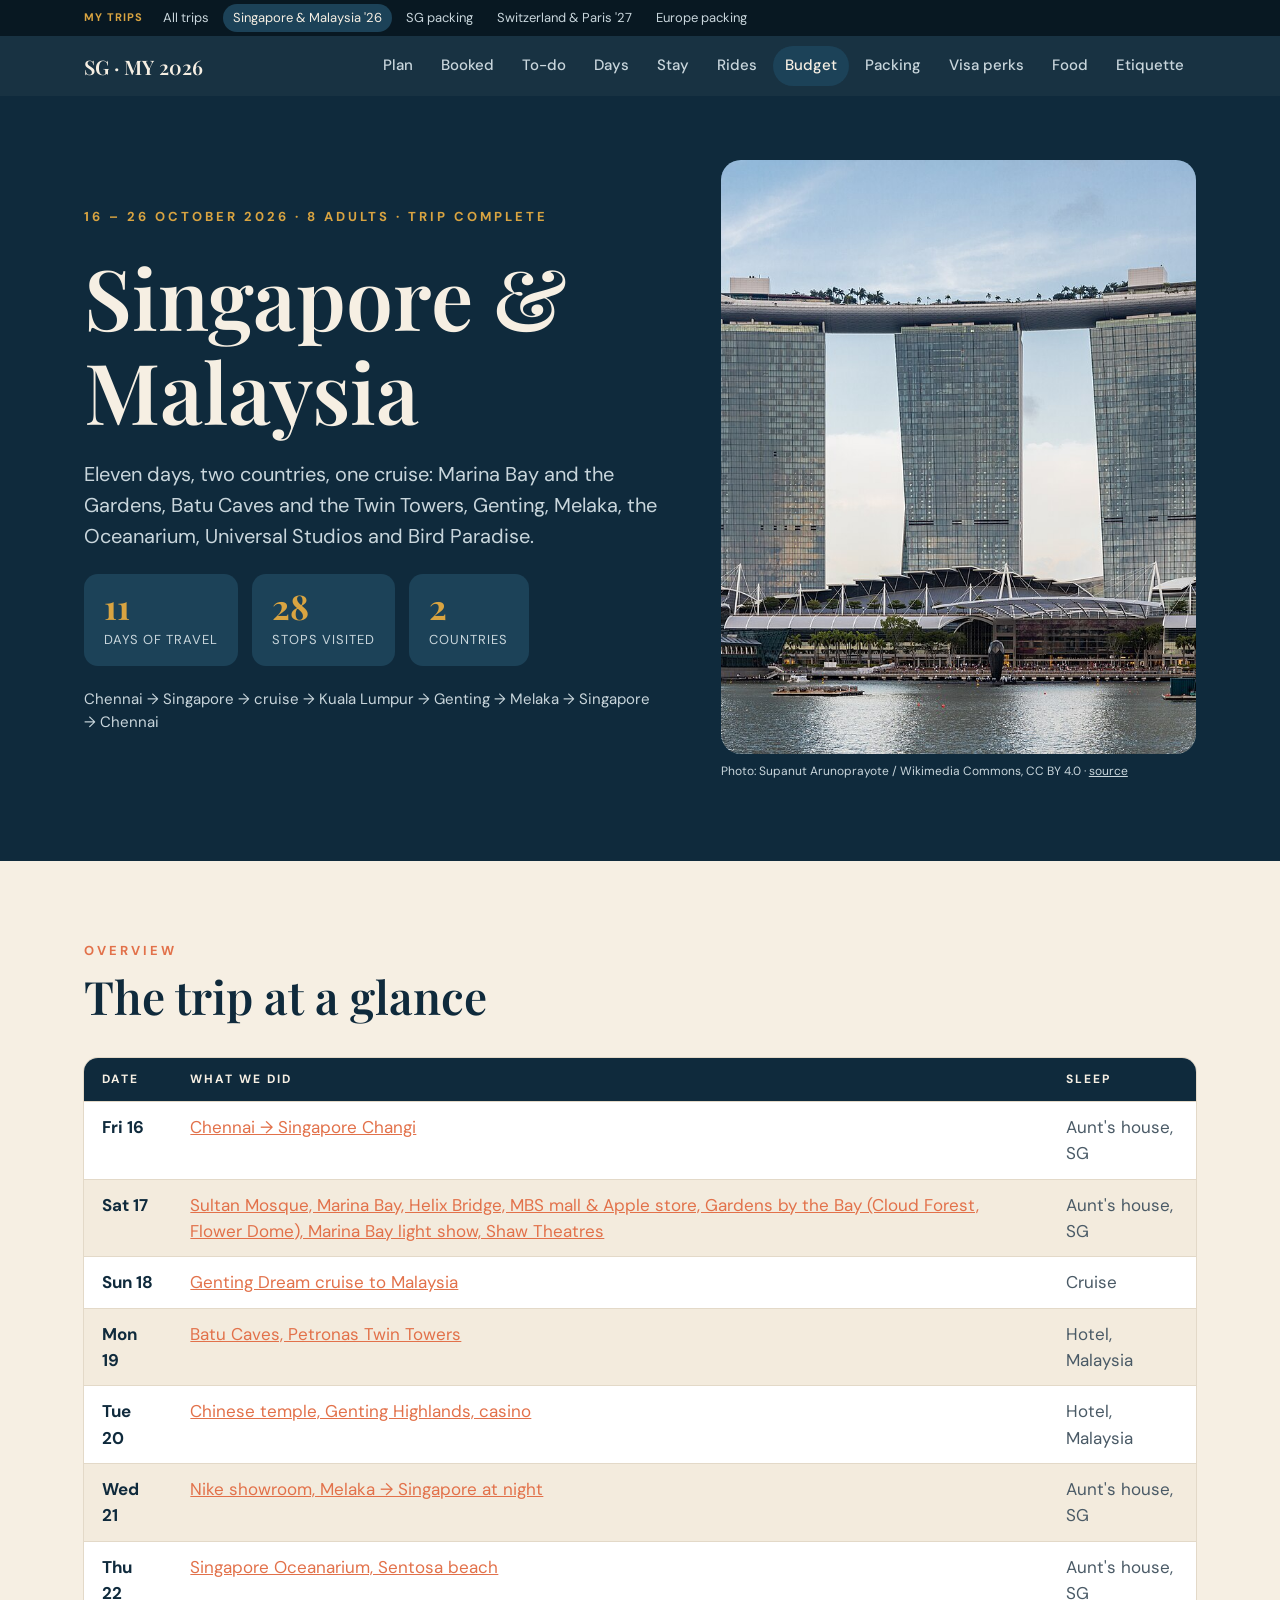
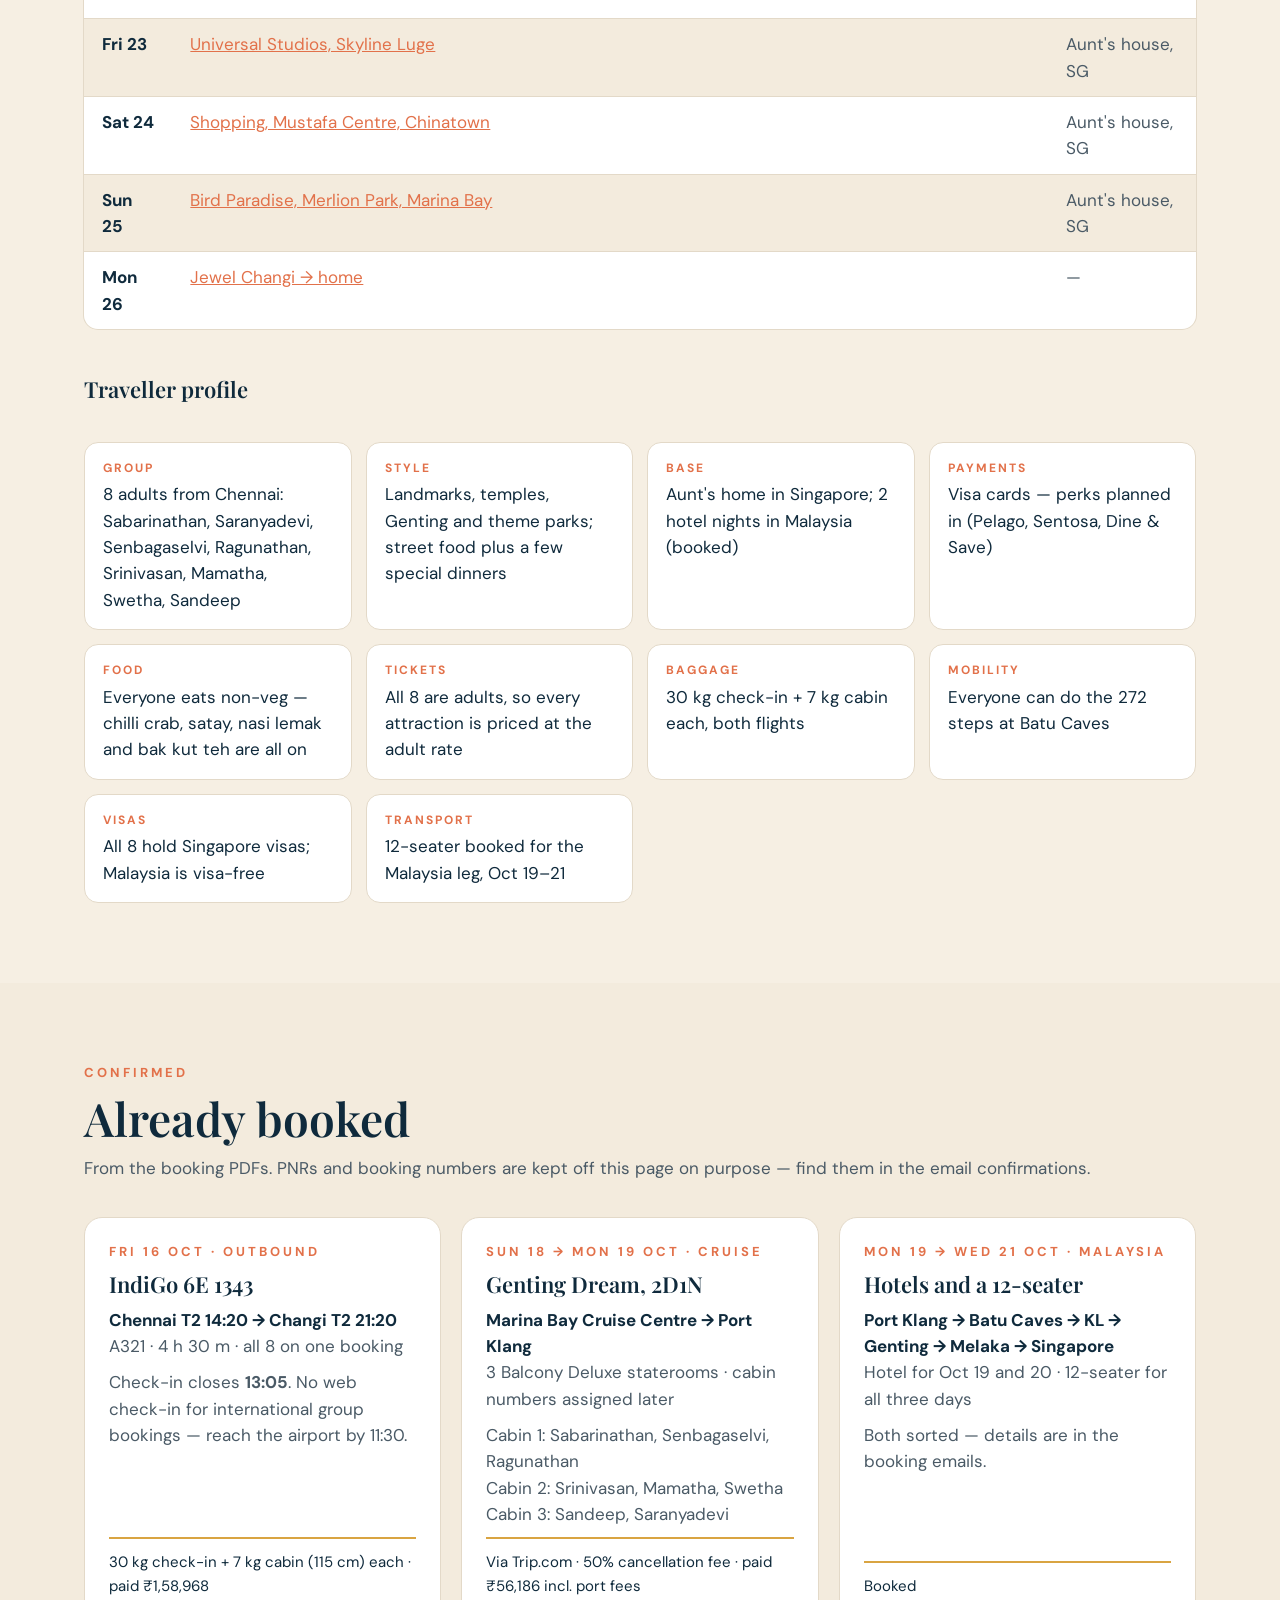
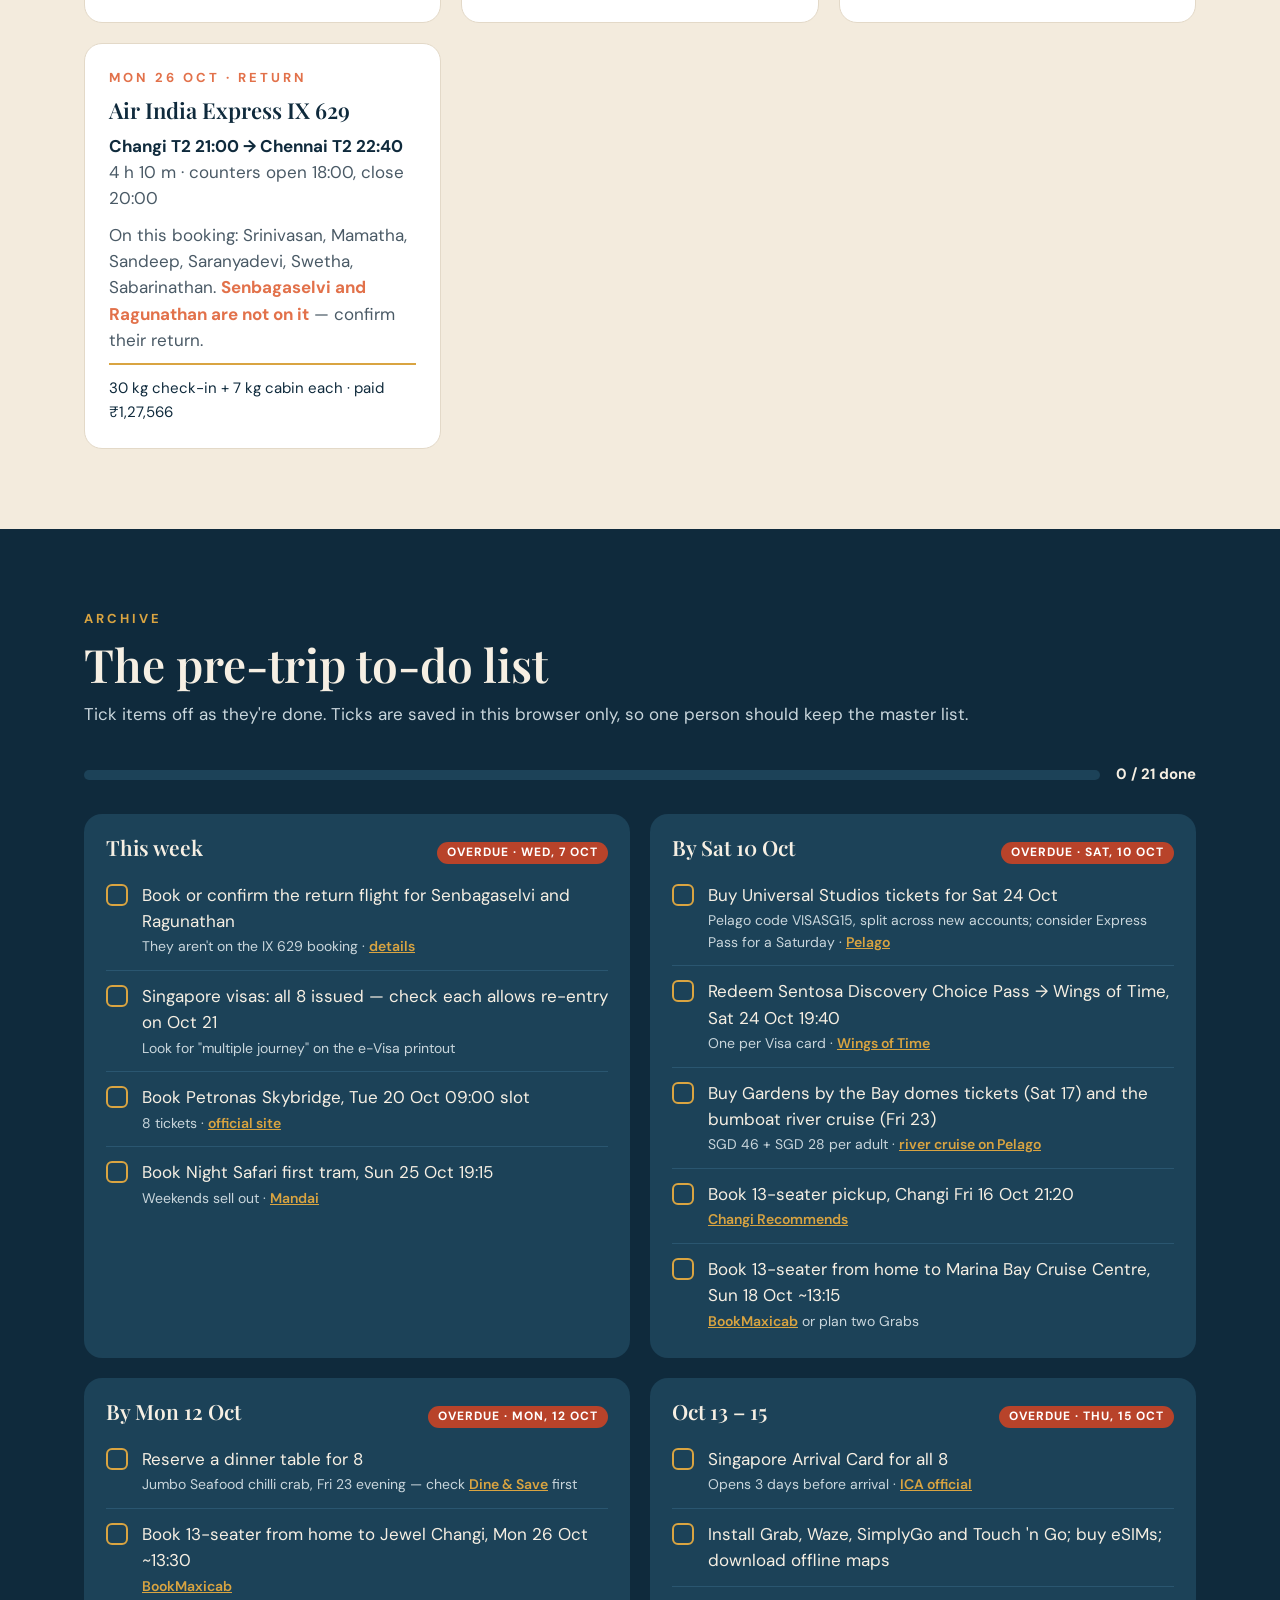
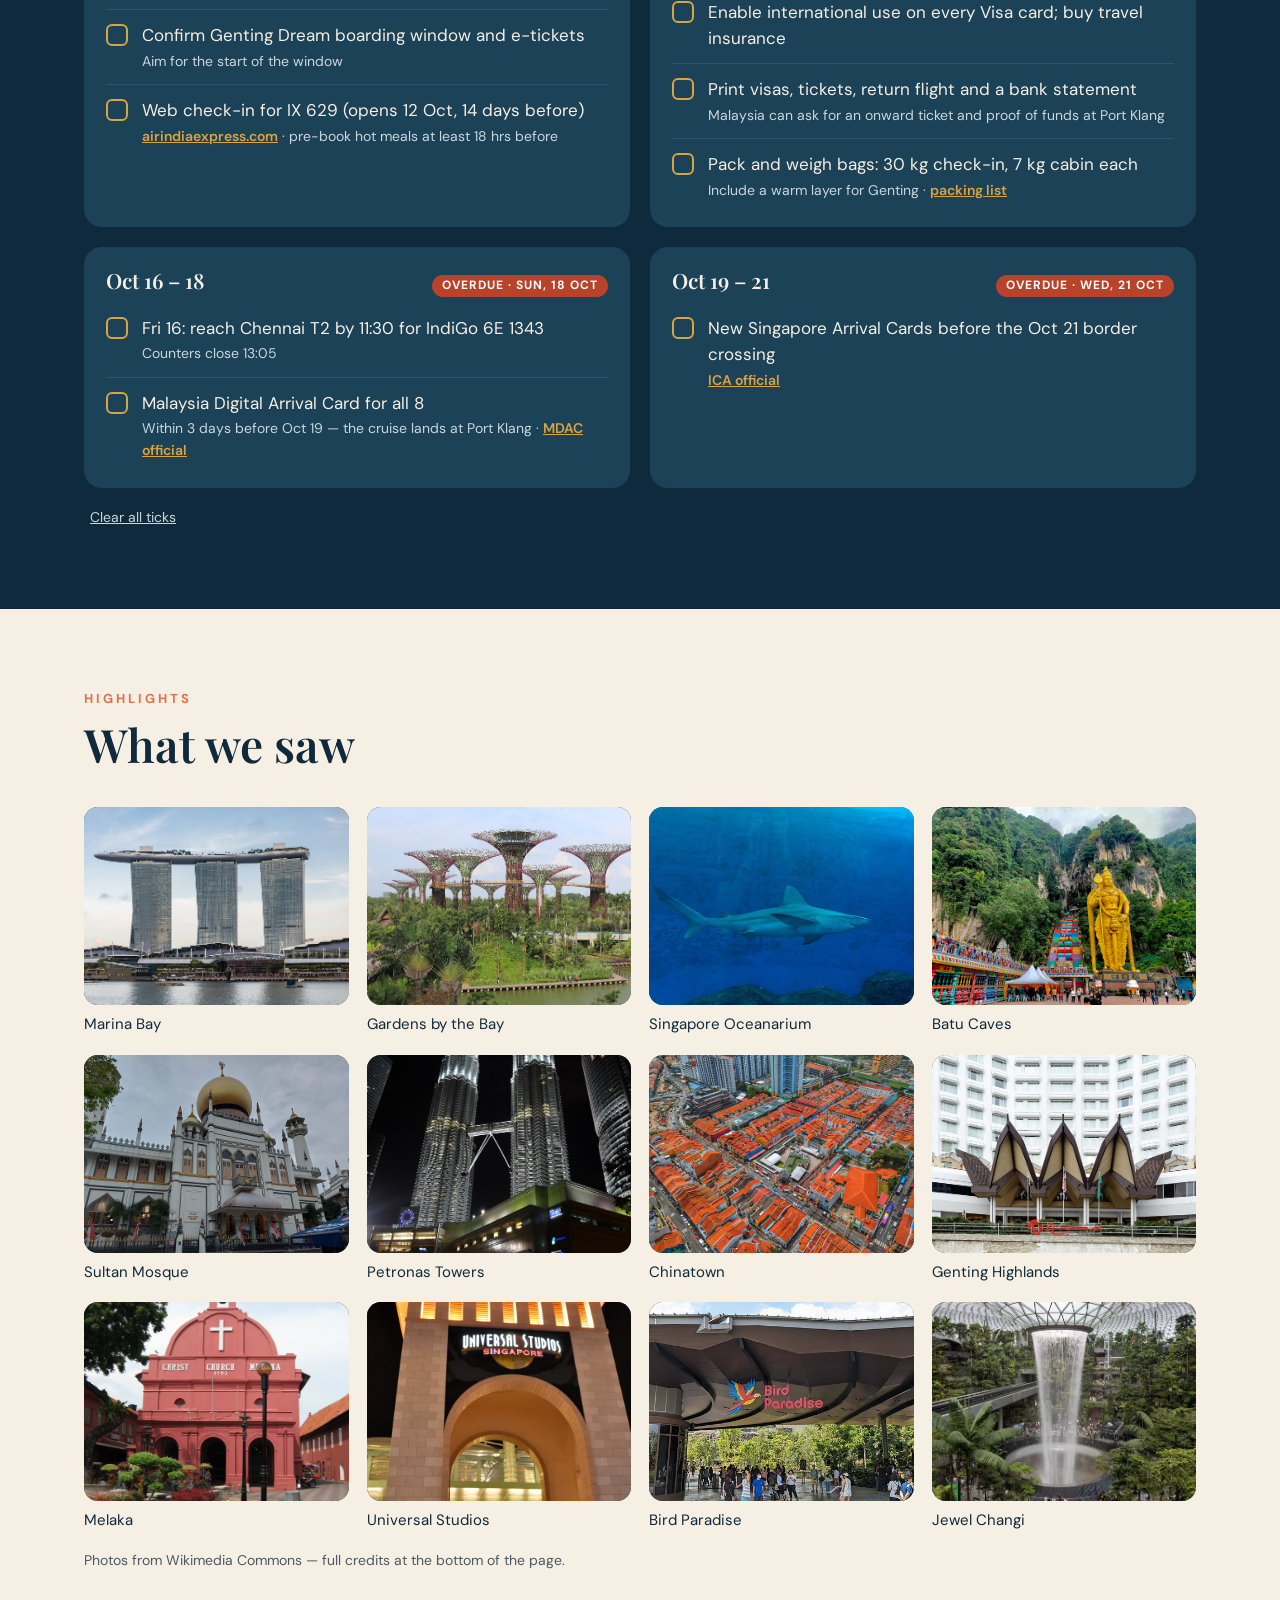
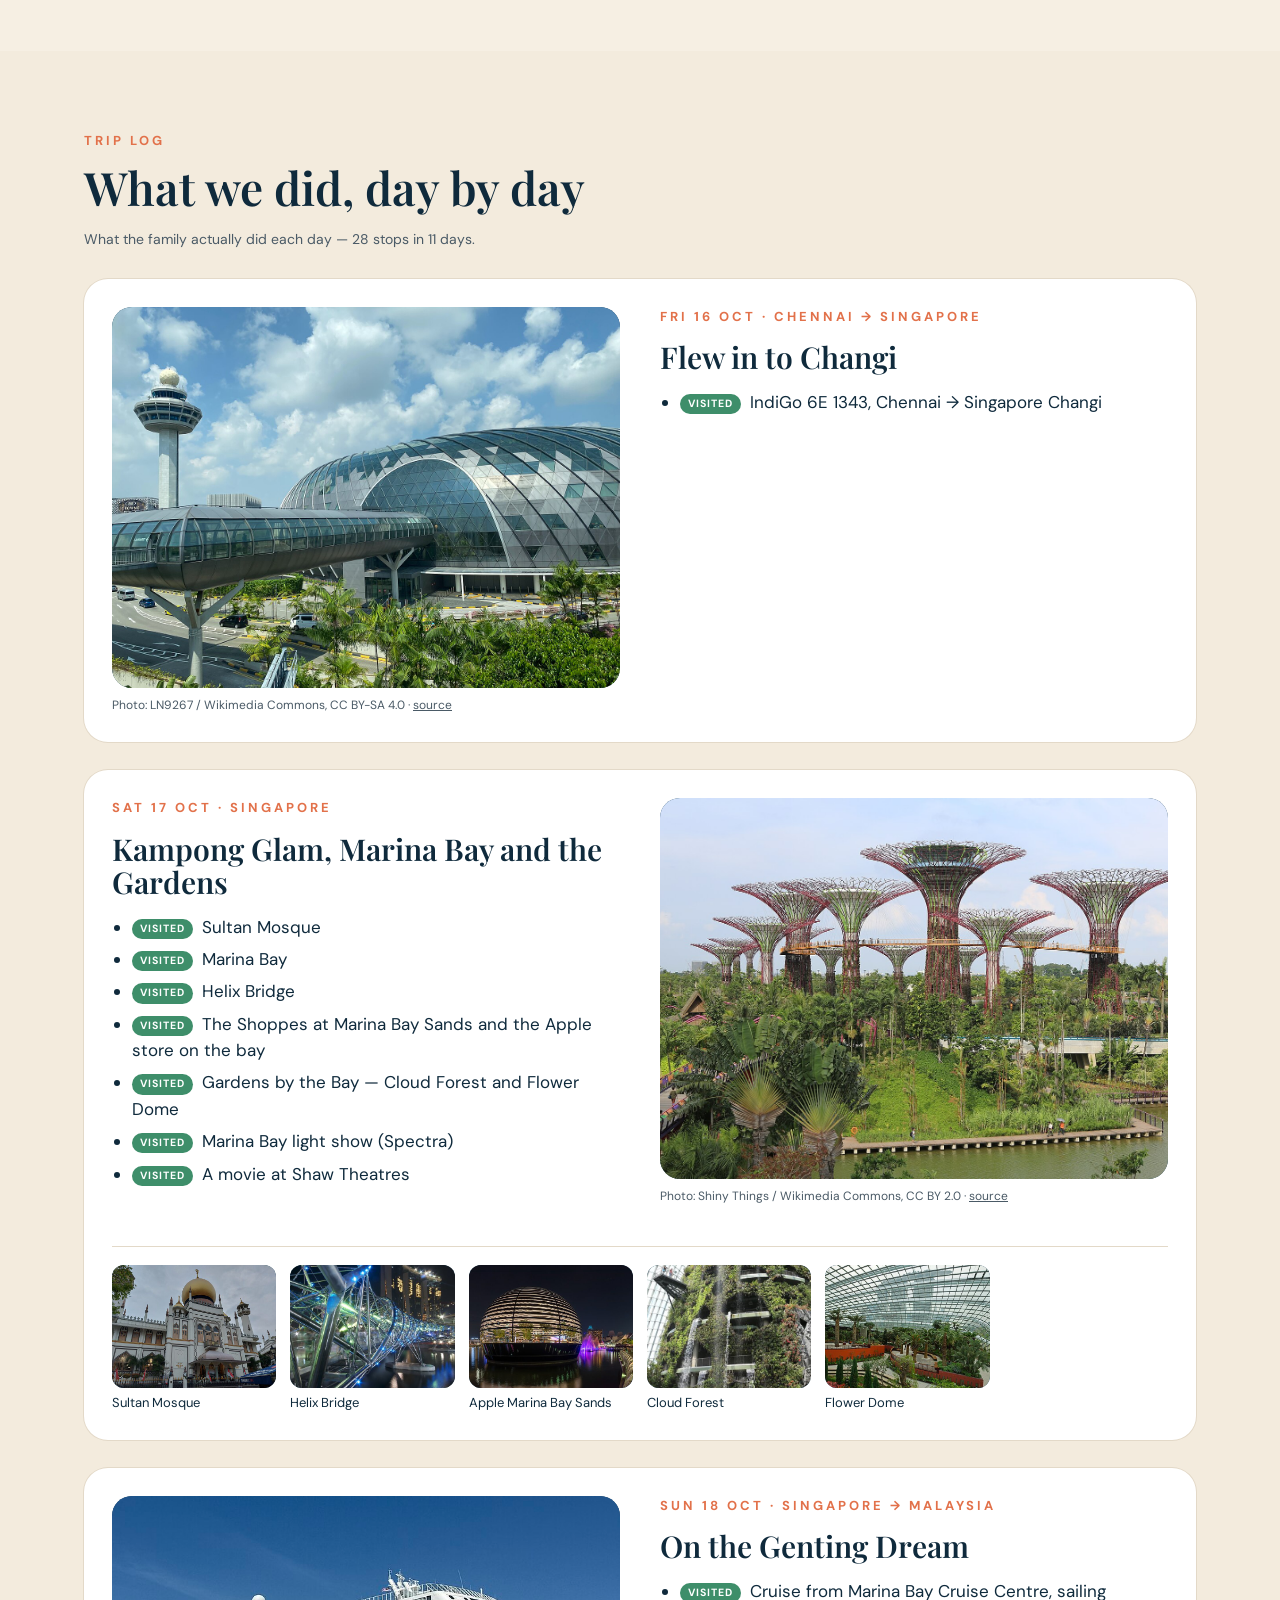
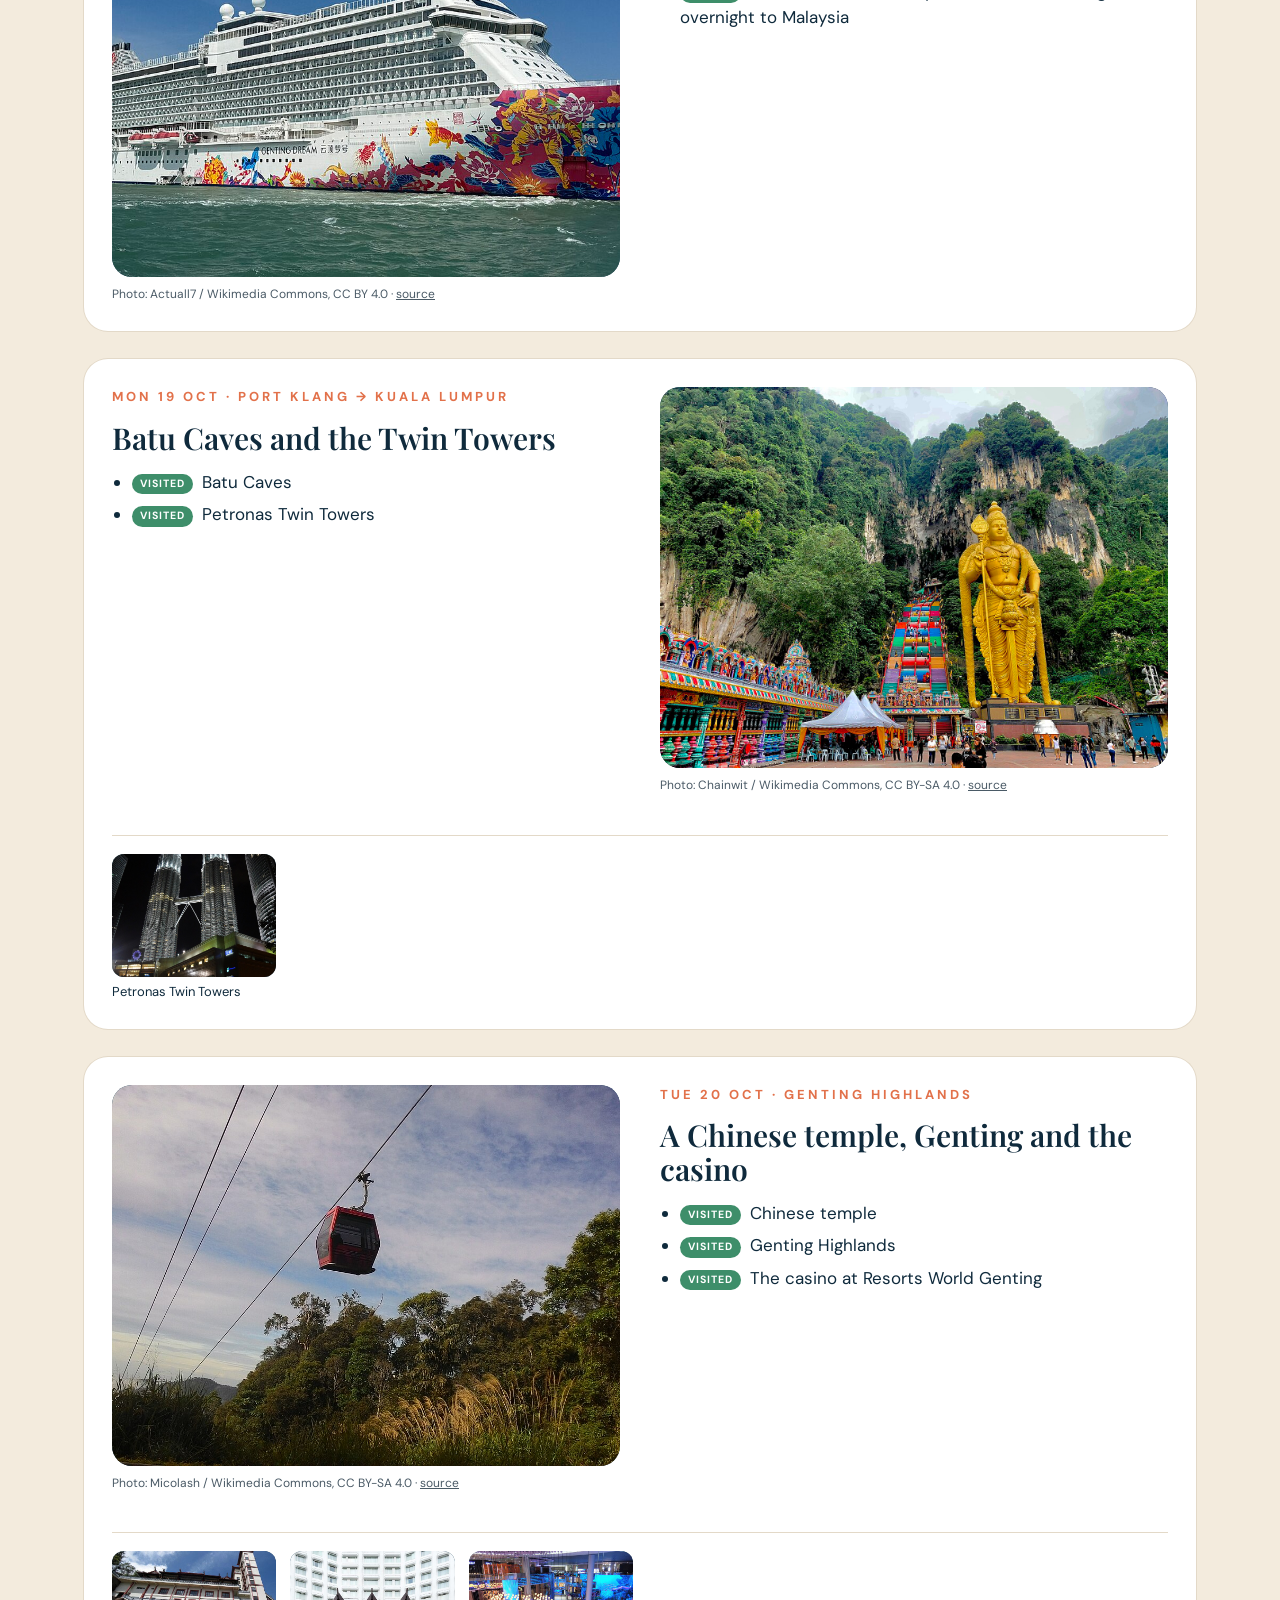
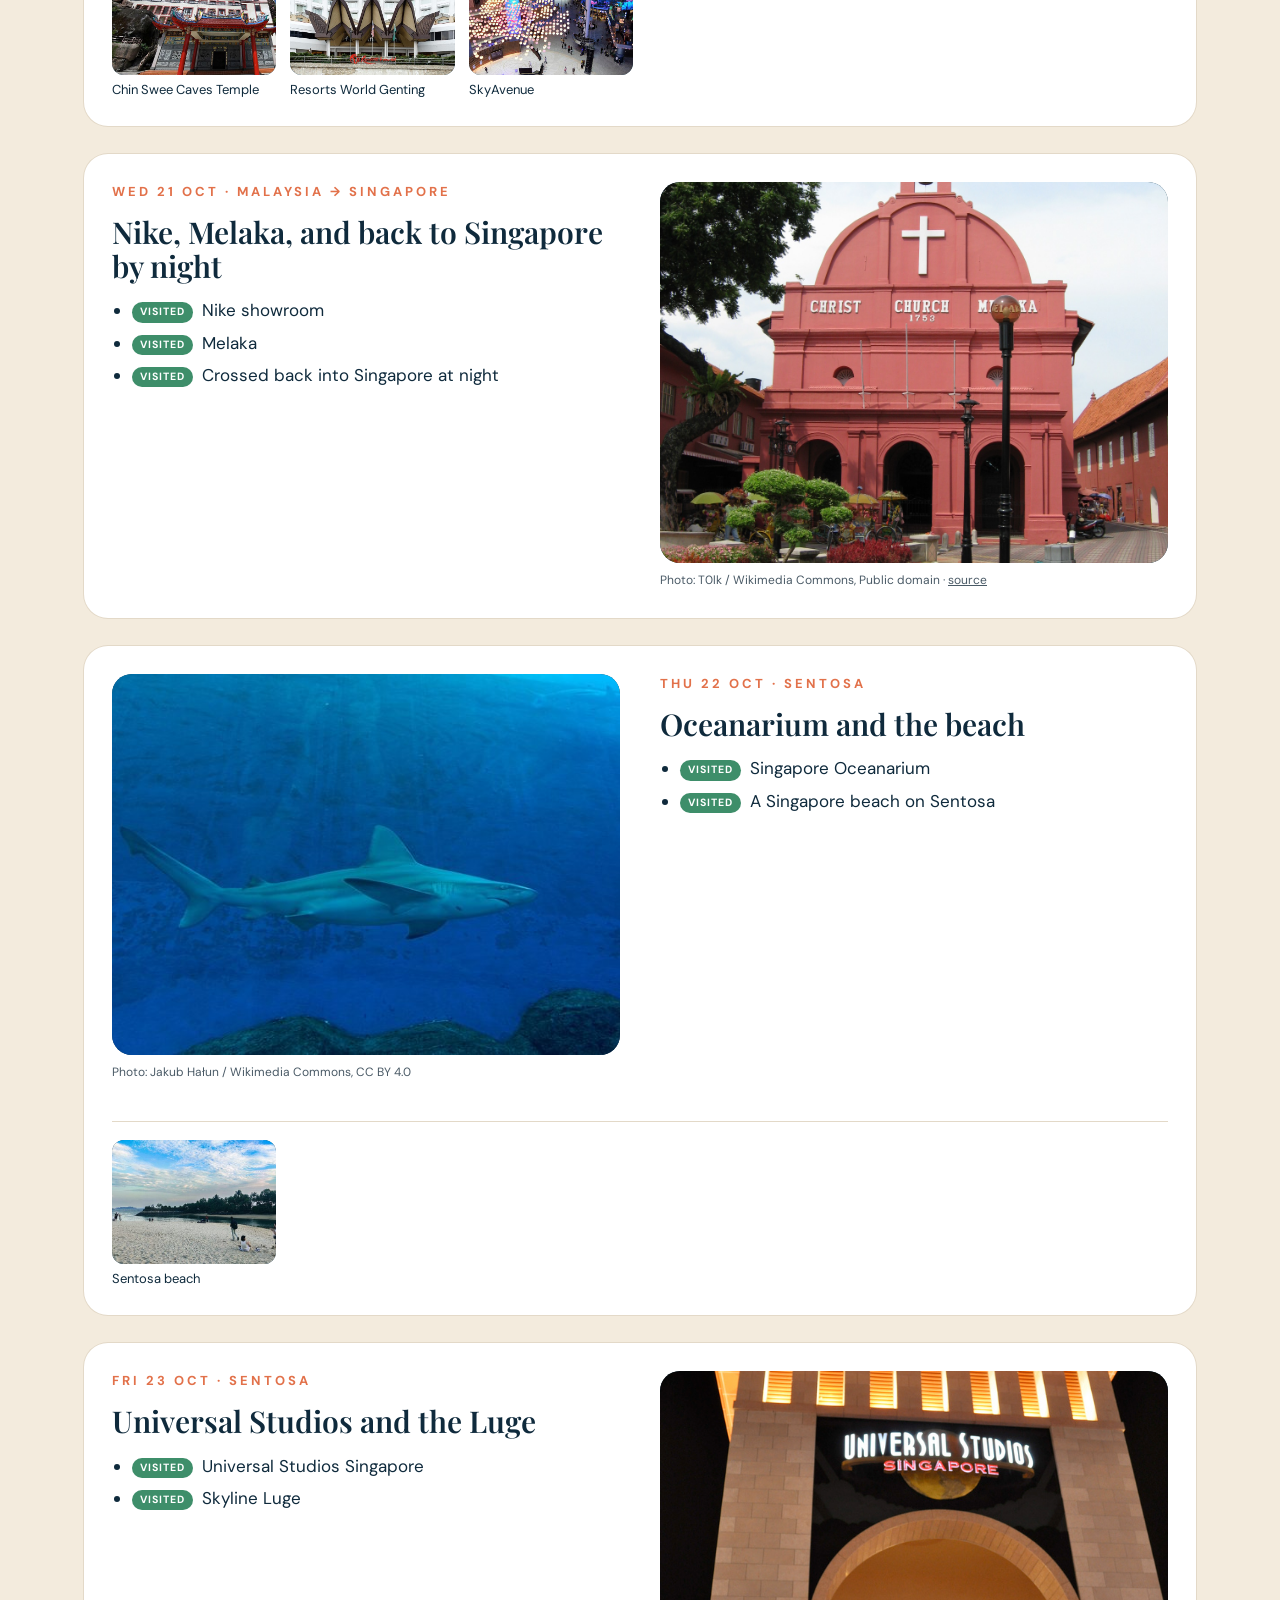
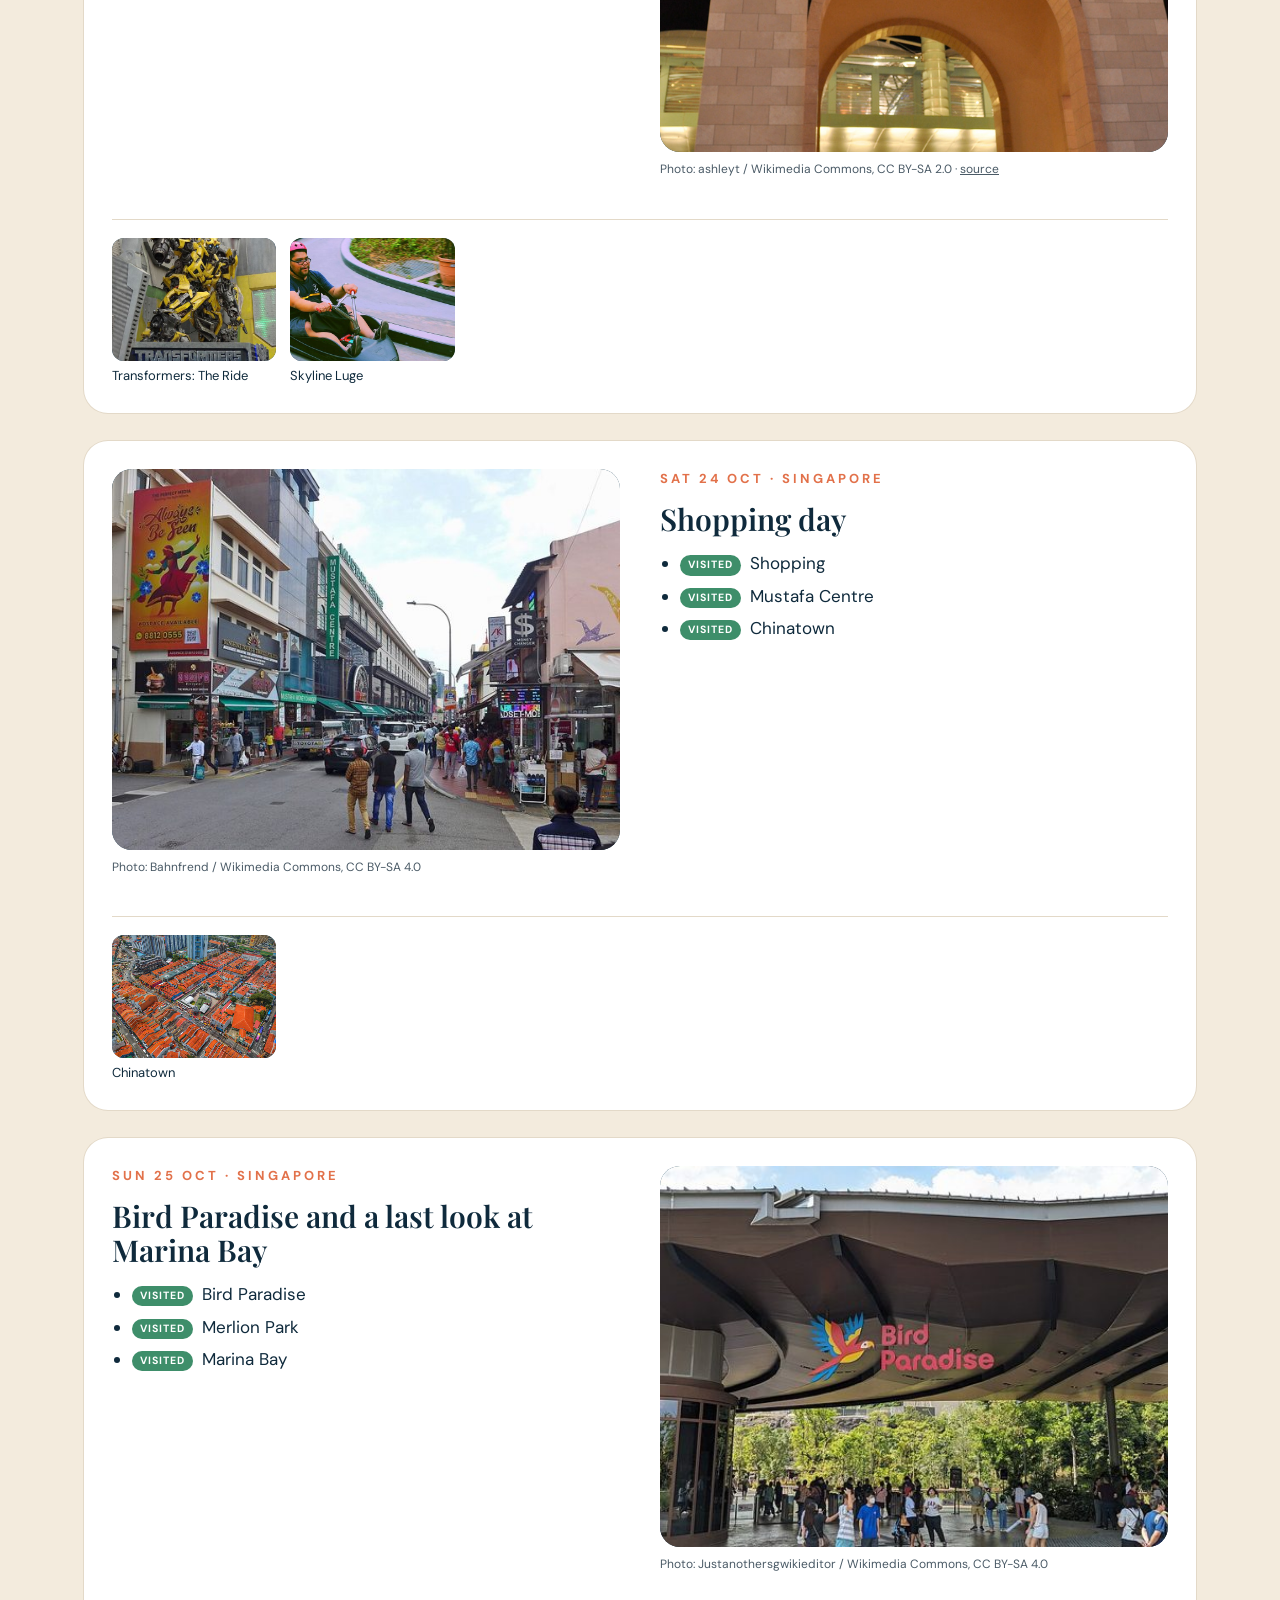
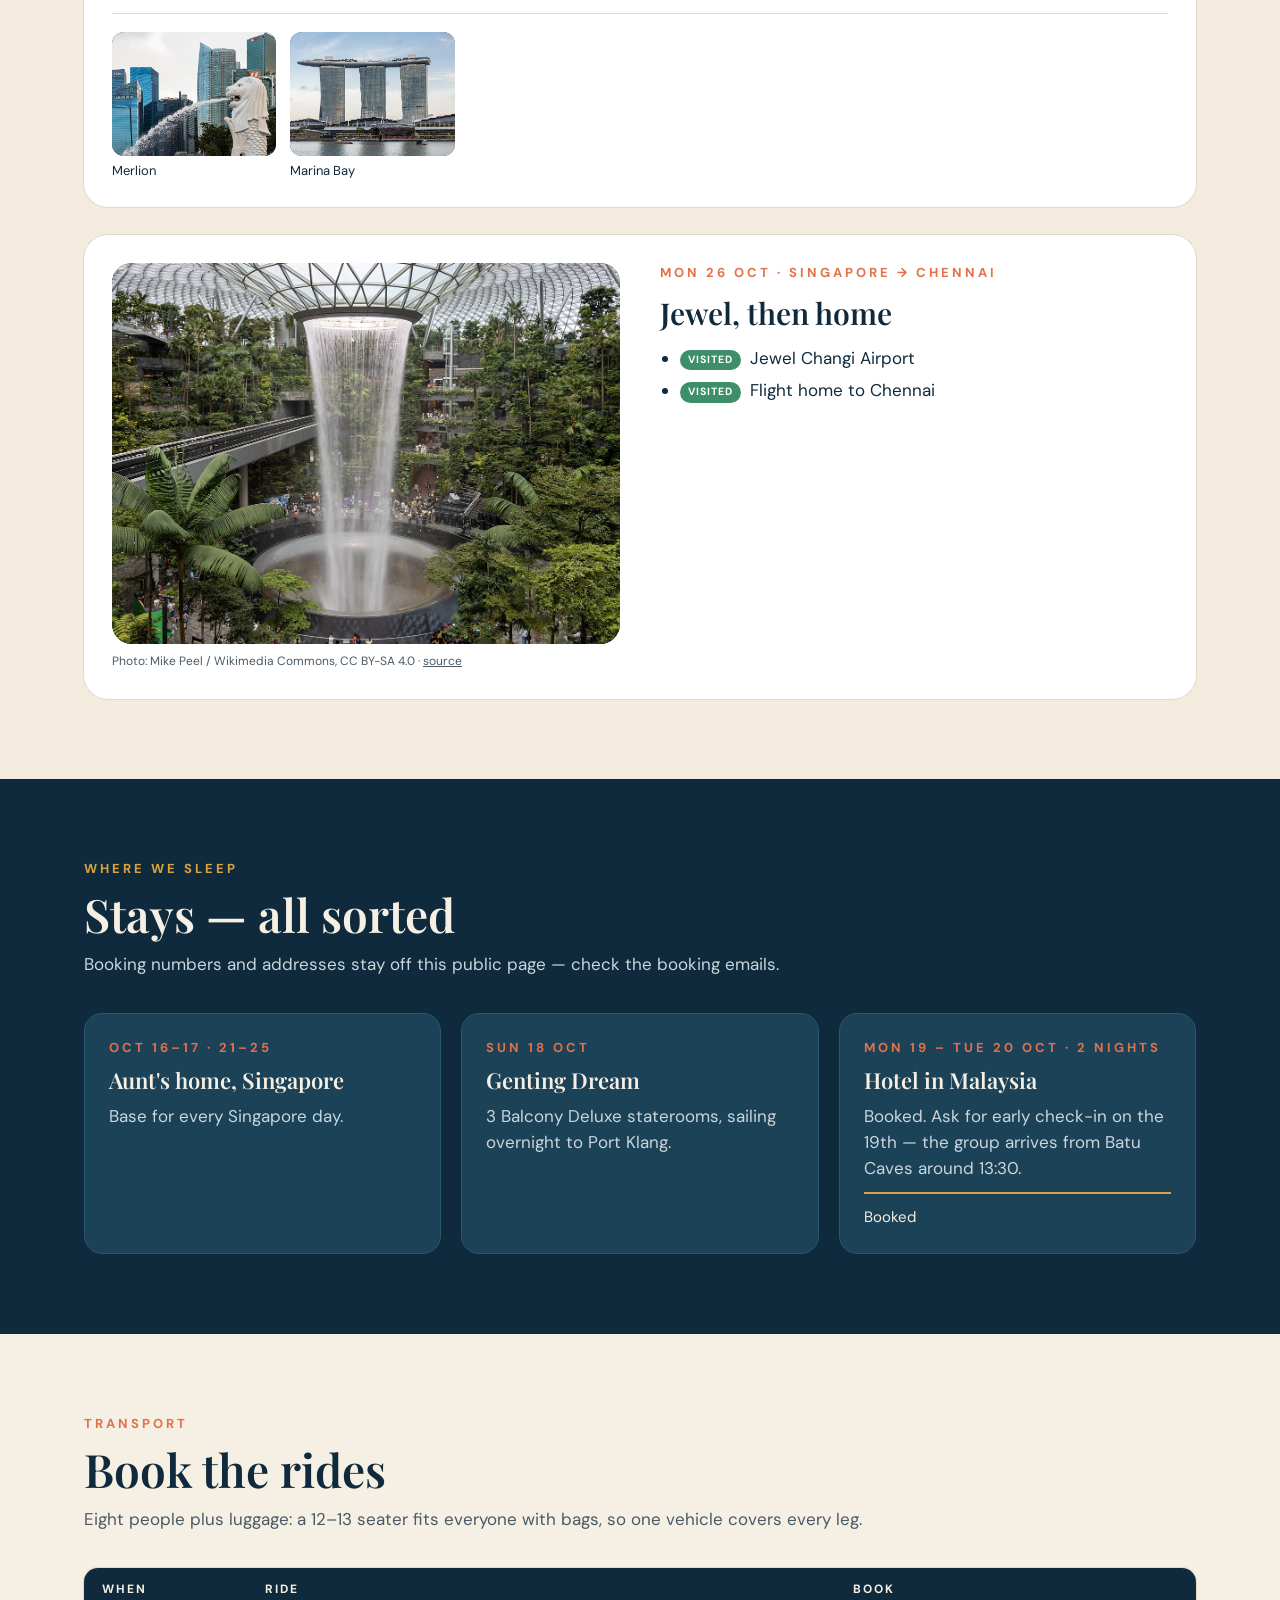
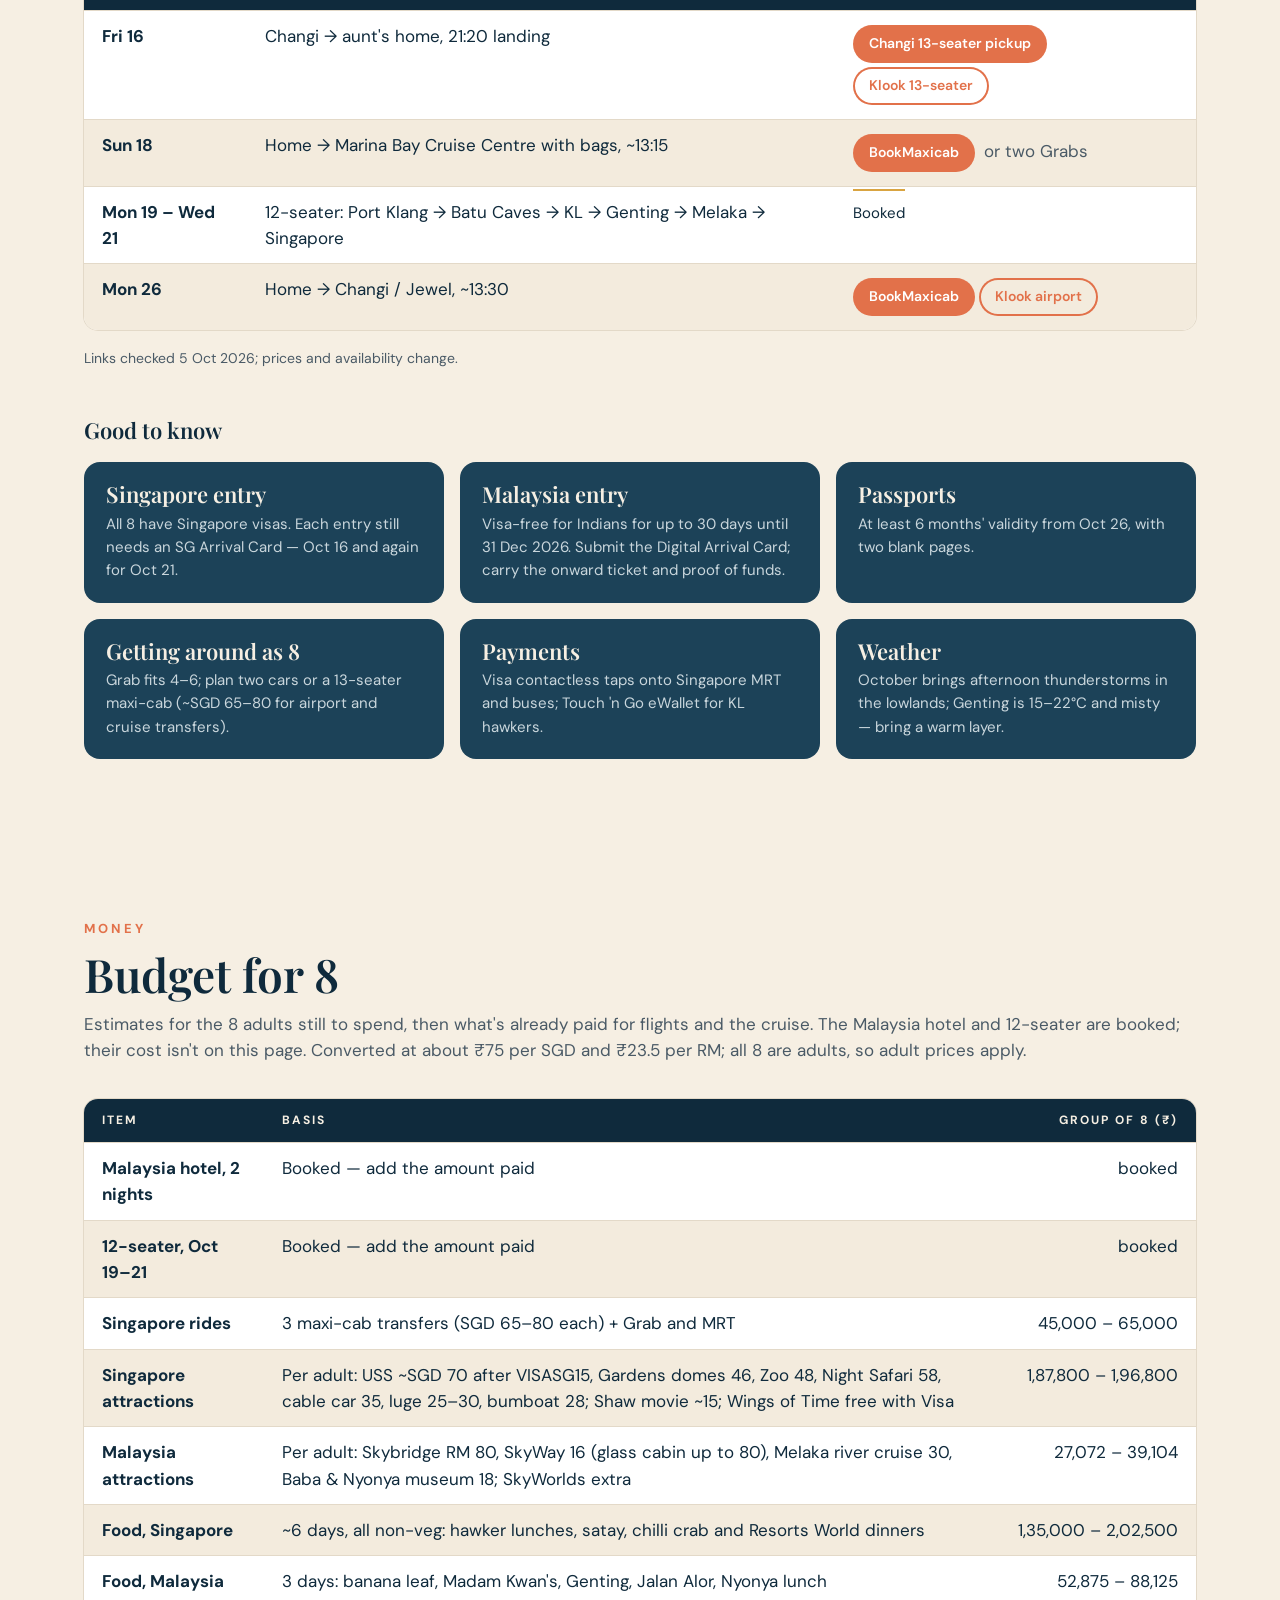
==== commit 1aa0cd72: "Add trips hub, one-backpack Europe route, places with maps and packing page; fix contrast" ====
--- a/index.html
+++ b/index.html
@@ -171,8 +171,15 @@
   .brand{font-size:17px}
   header .wrap{gap:12px}
 }
+/* trip switcher */
+.tripbar{background:#081822;font-size:13px}
+.tripbar .wrap{display:flex;gap:4px;align-items:center;height:36px;overflow-x:auto;white-space:nowrap;scrollbar-width:none}
+.tripbar span{color:var(--gold);font-weight:700;letter-spacing:1px;text-transform:uppercase;font-size:11px;margin-right:6px}
+.tripbar a{color:var(--pale);text-decoration:none;padding:4px 10px;border-radius:999px}
+.tripbar a:hover,.tripbar a.on{background:var(--panel);color:var(--light)}
 </style></head><body>
 
+<div class="tripbar"><div class="wrap"><span>My trips</span><a href="trips.html">All trips</a><a href="index.html" class="on">Singapore &amp; Malaysia '26</a><a href="sabari/index.html">SG packing</a><a href="europe-2027/index.html">Switzerland &amp; Paris '27</a><a href="europe-2027/packing.html">Europe packing</a></div></div>
 <header><div class="wrap"><a class="brand" href="#top">SG · MY 2026</a>
 <nav><a href="#glance">Plan</a><a href="#booked">Booked</a><a href="#todo">To-do</a><a href="#days">Days</a><a href="#stay">Stay</a><a href="#rides">Rides</a><a href="#budget">Budget</a><a href="#packing">Packing</a><a href="#perks">Visa perks</a><a href="#food">Food</a><a href="#etiquette">Etiquette</a></nav></div></header>
 
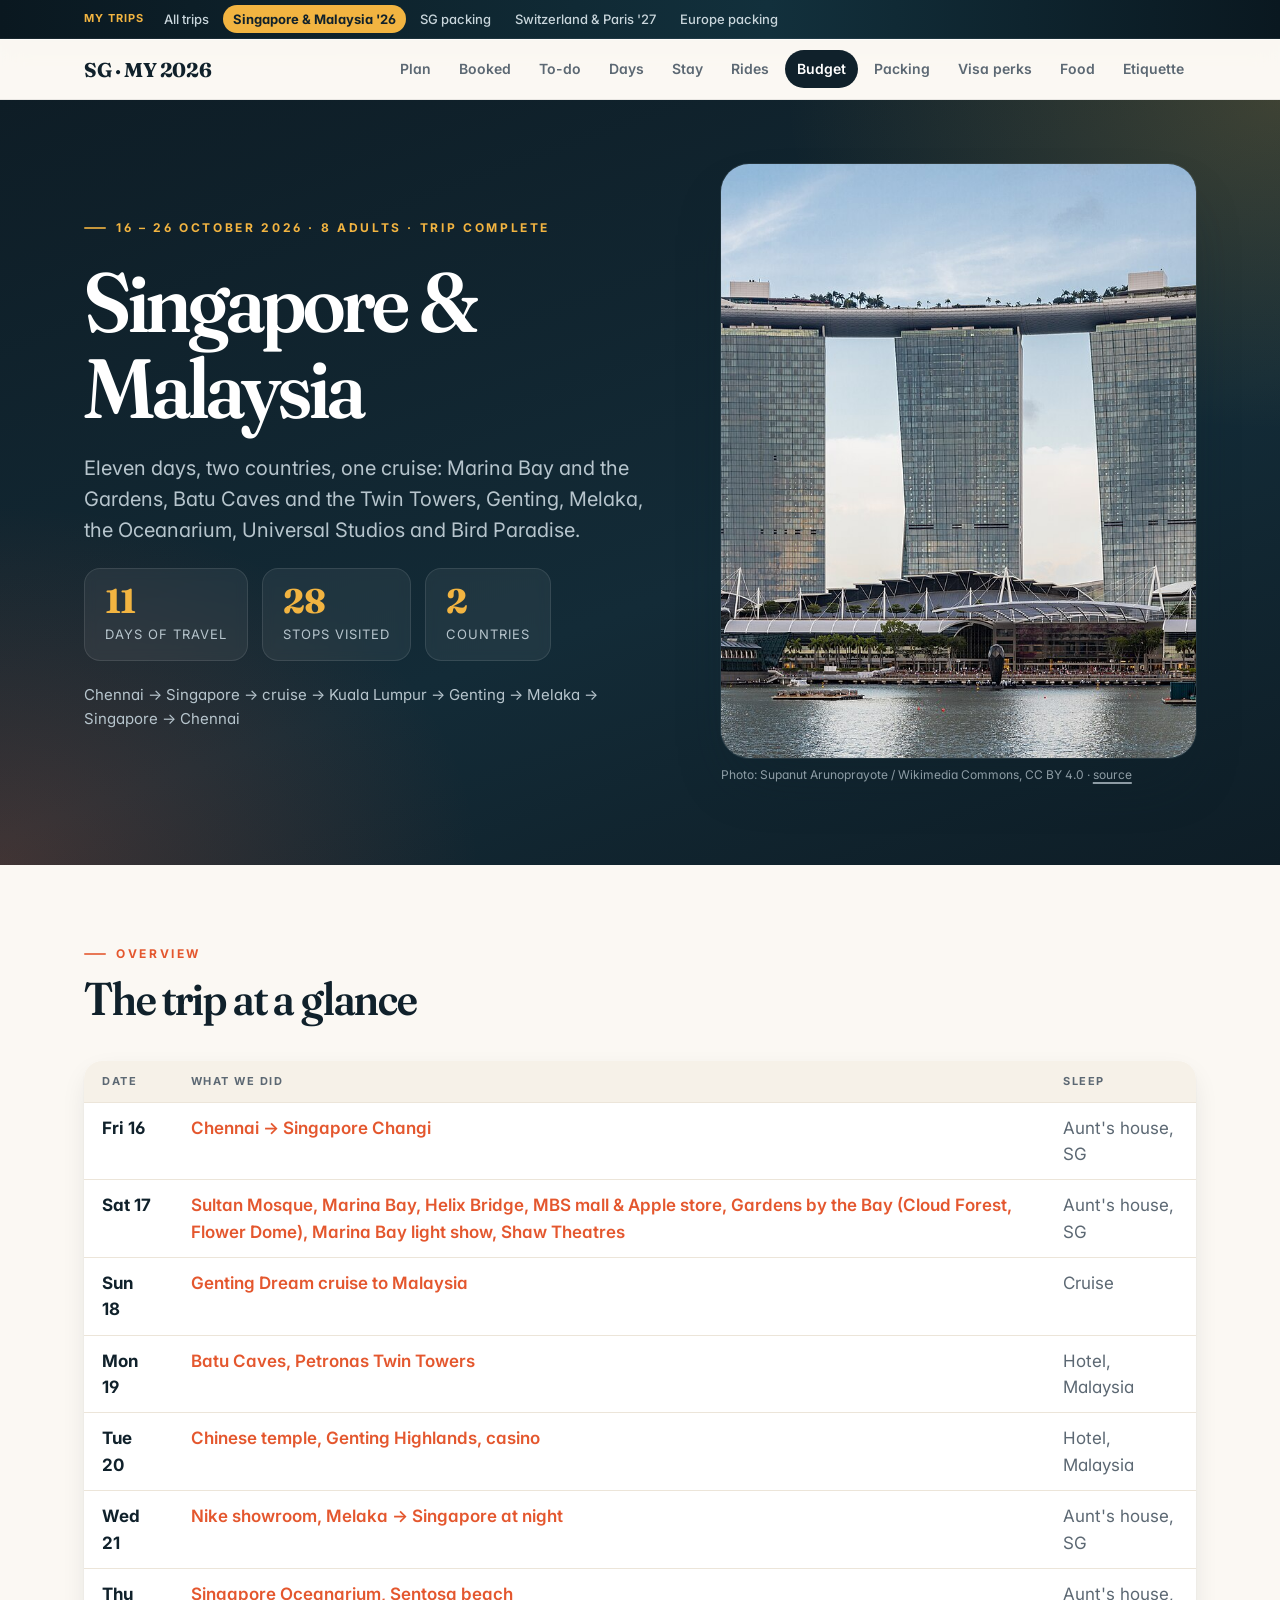
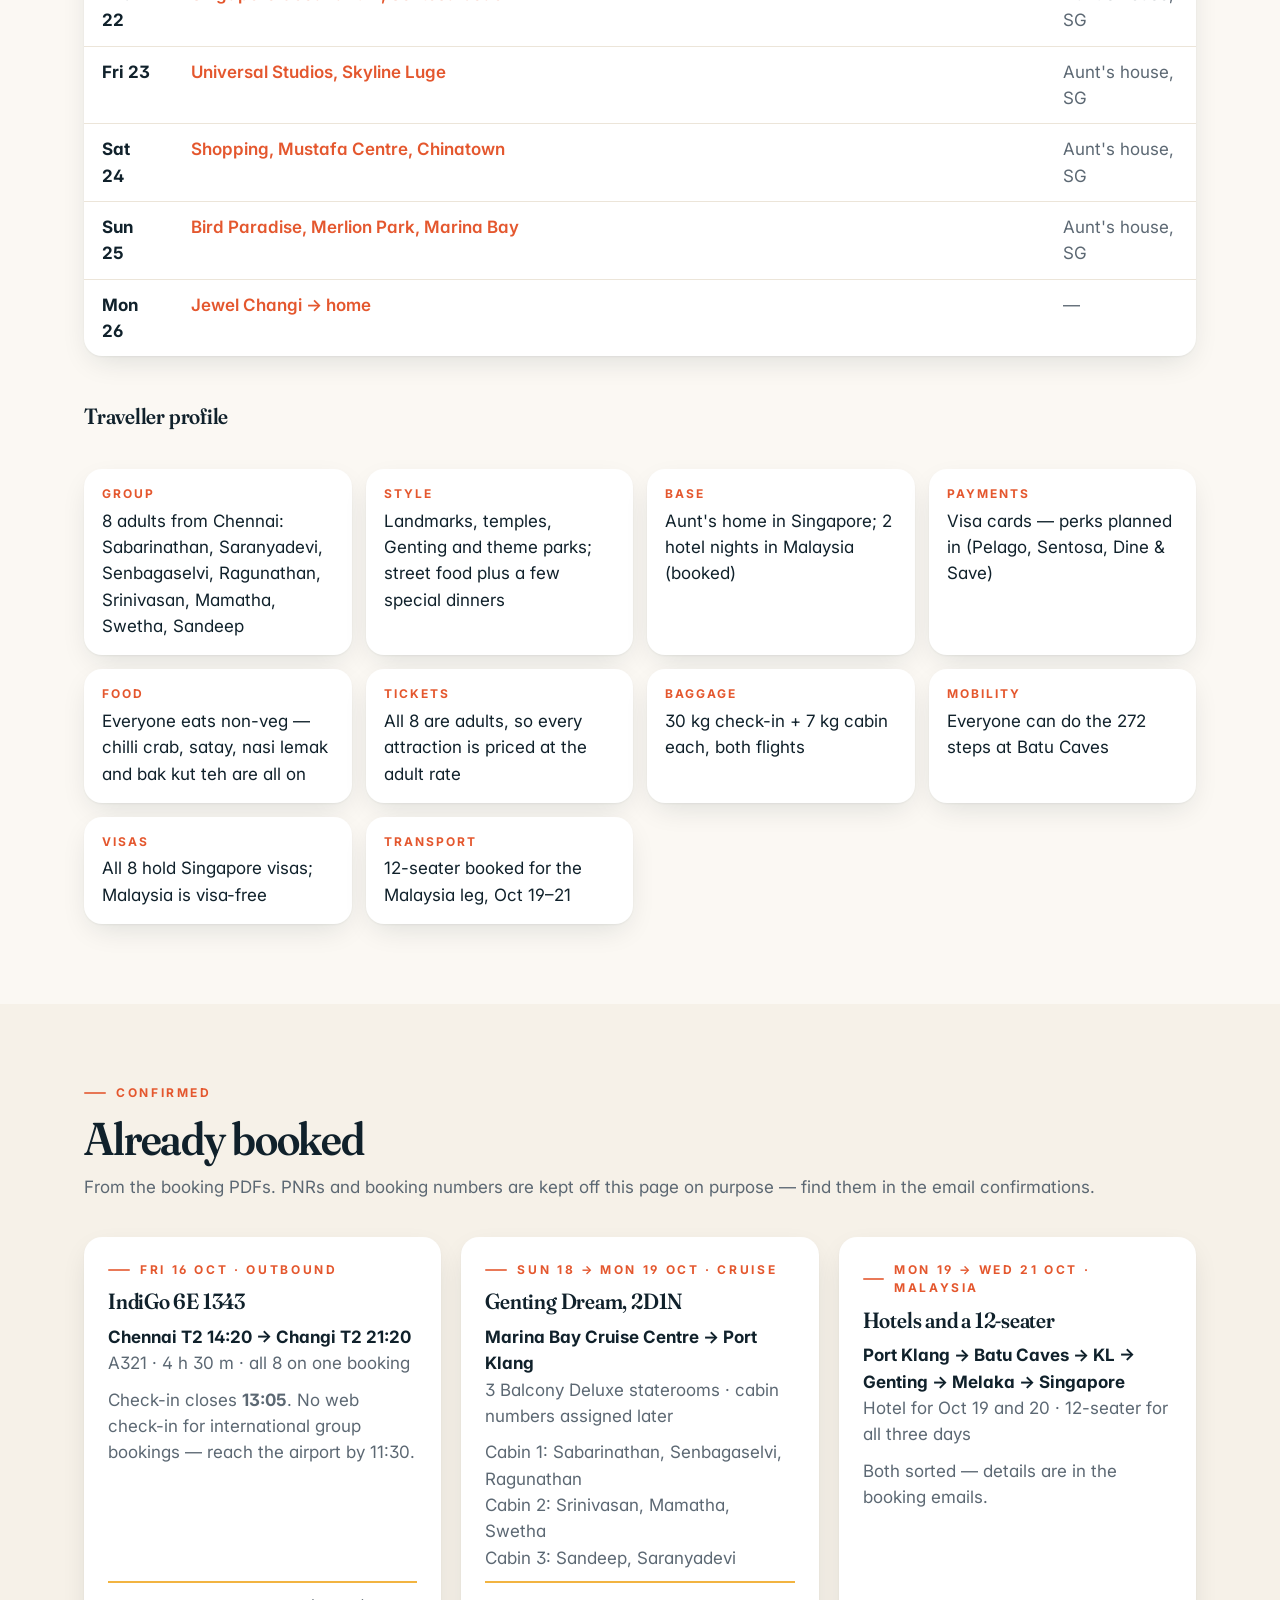
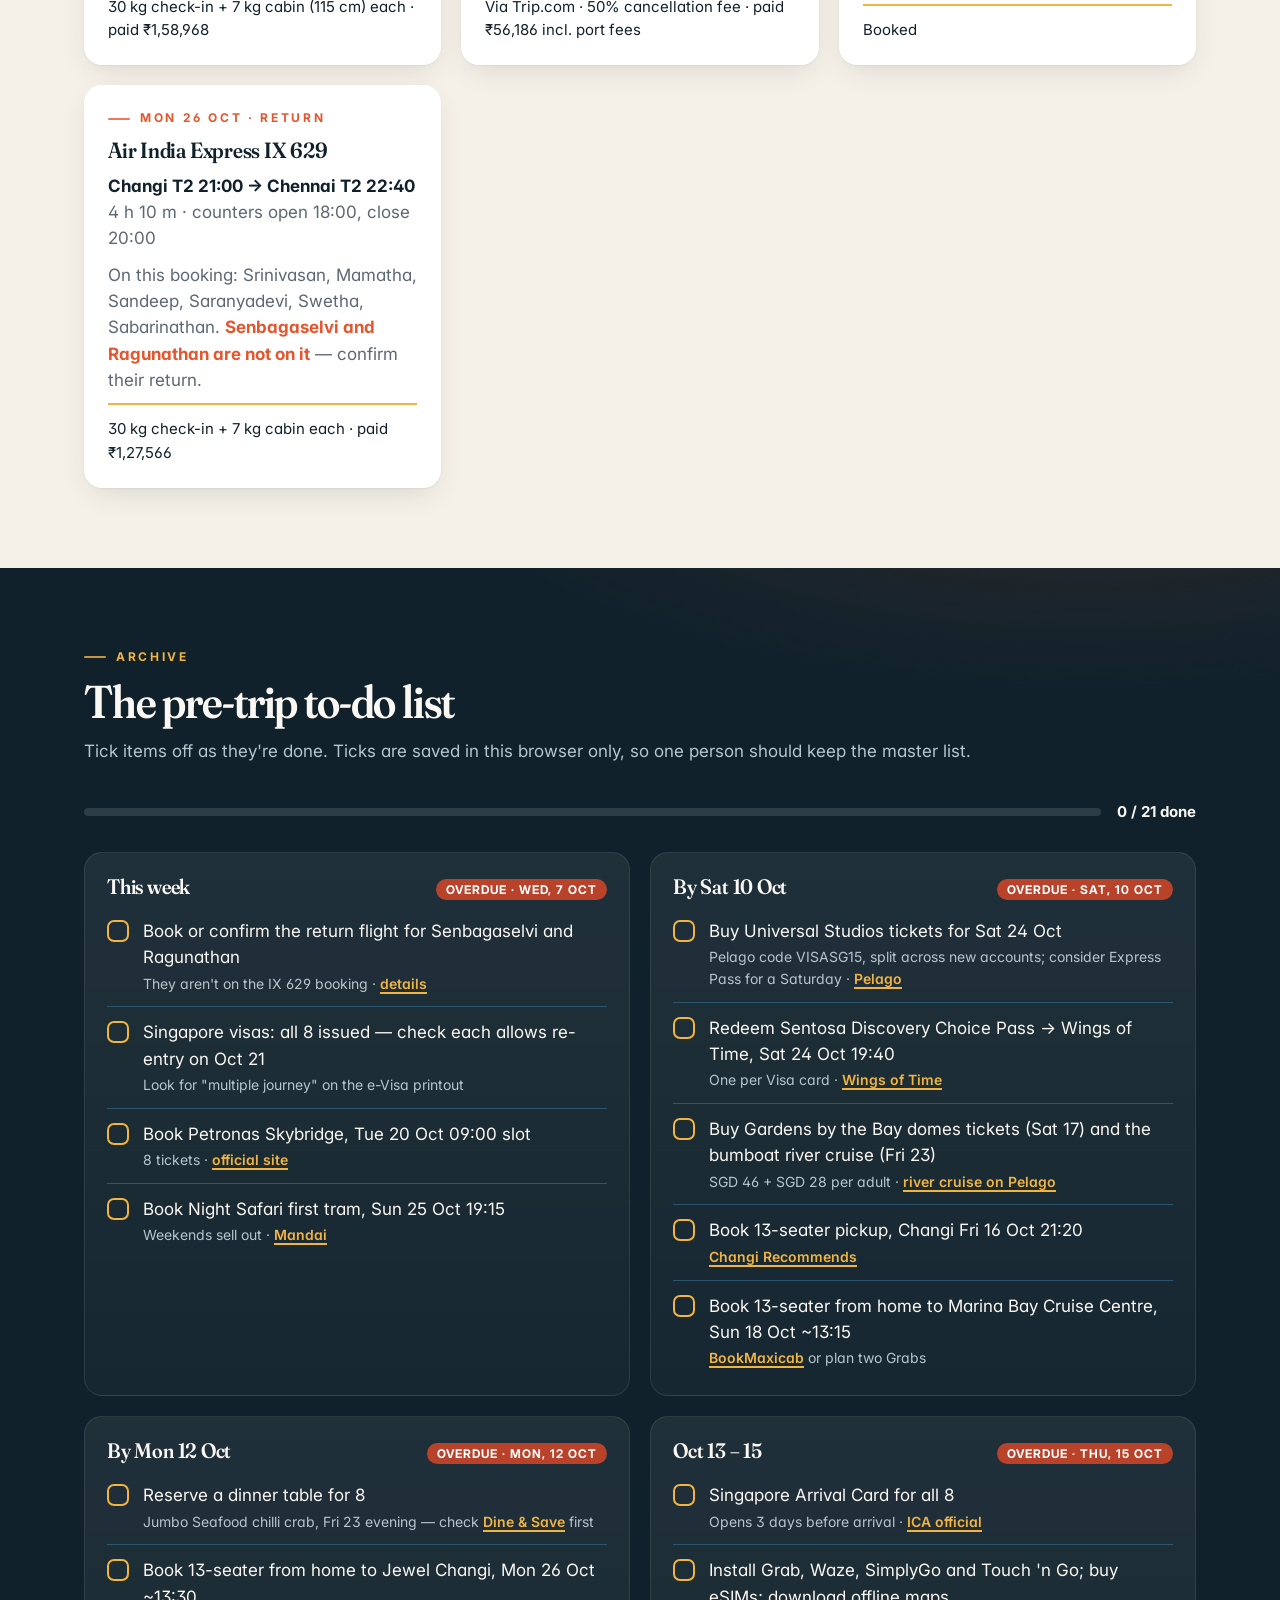
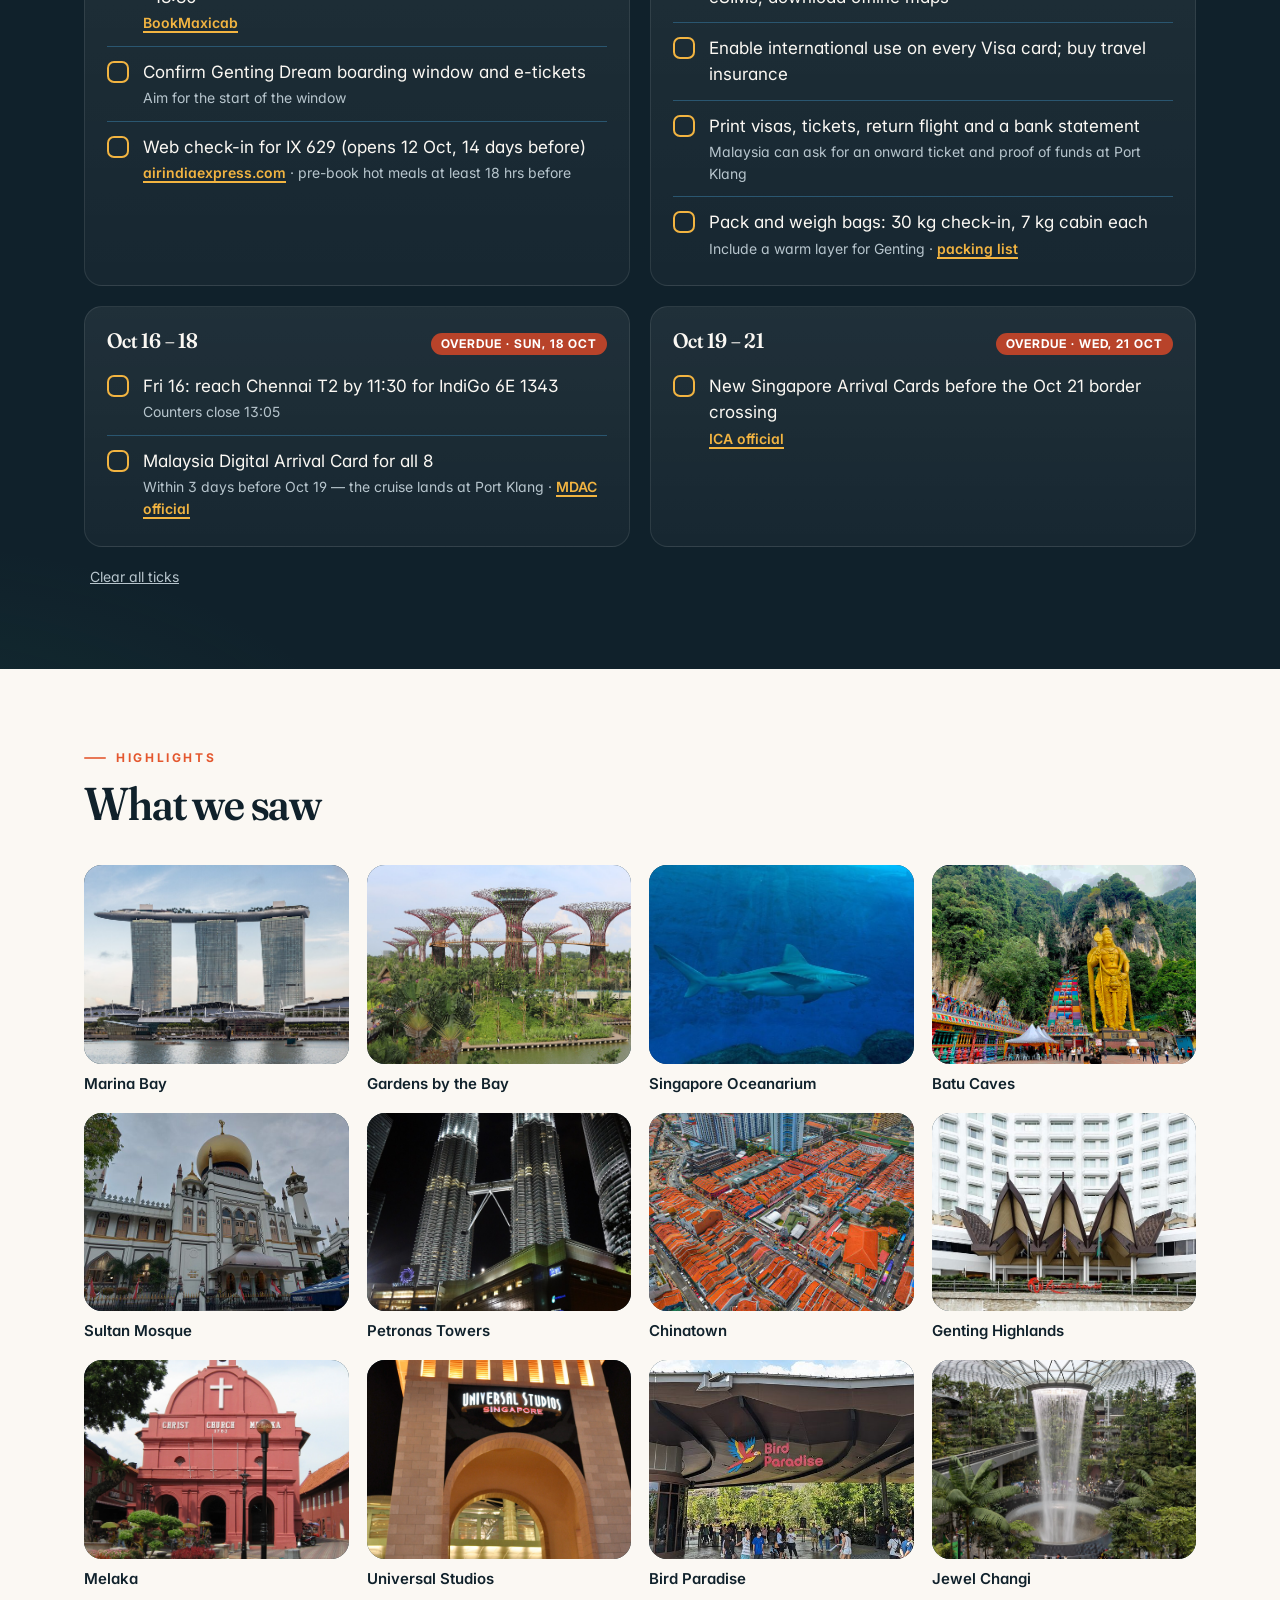
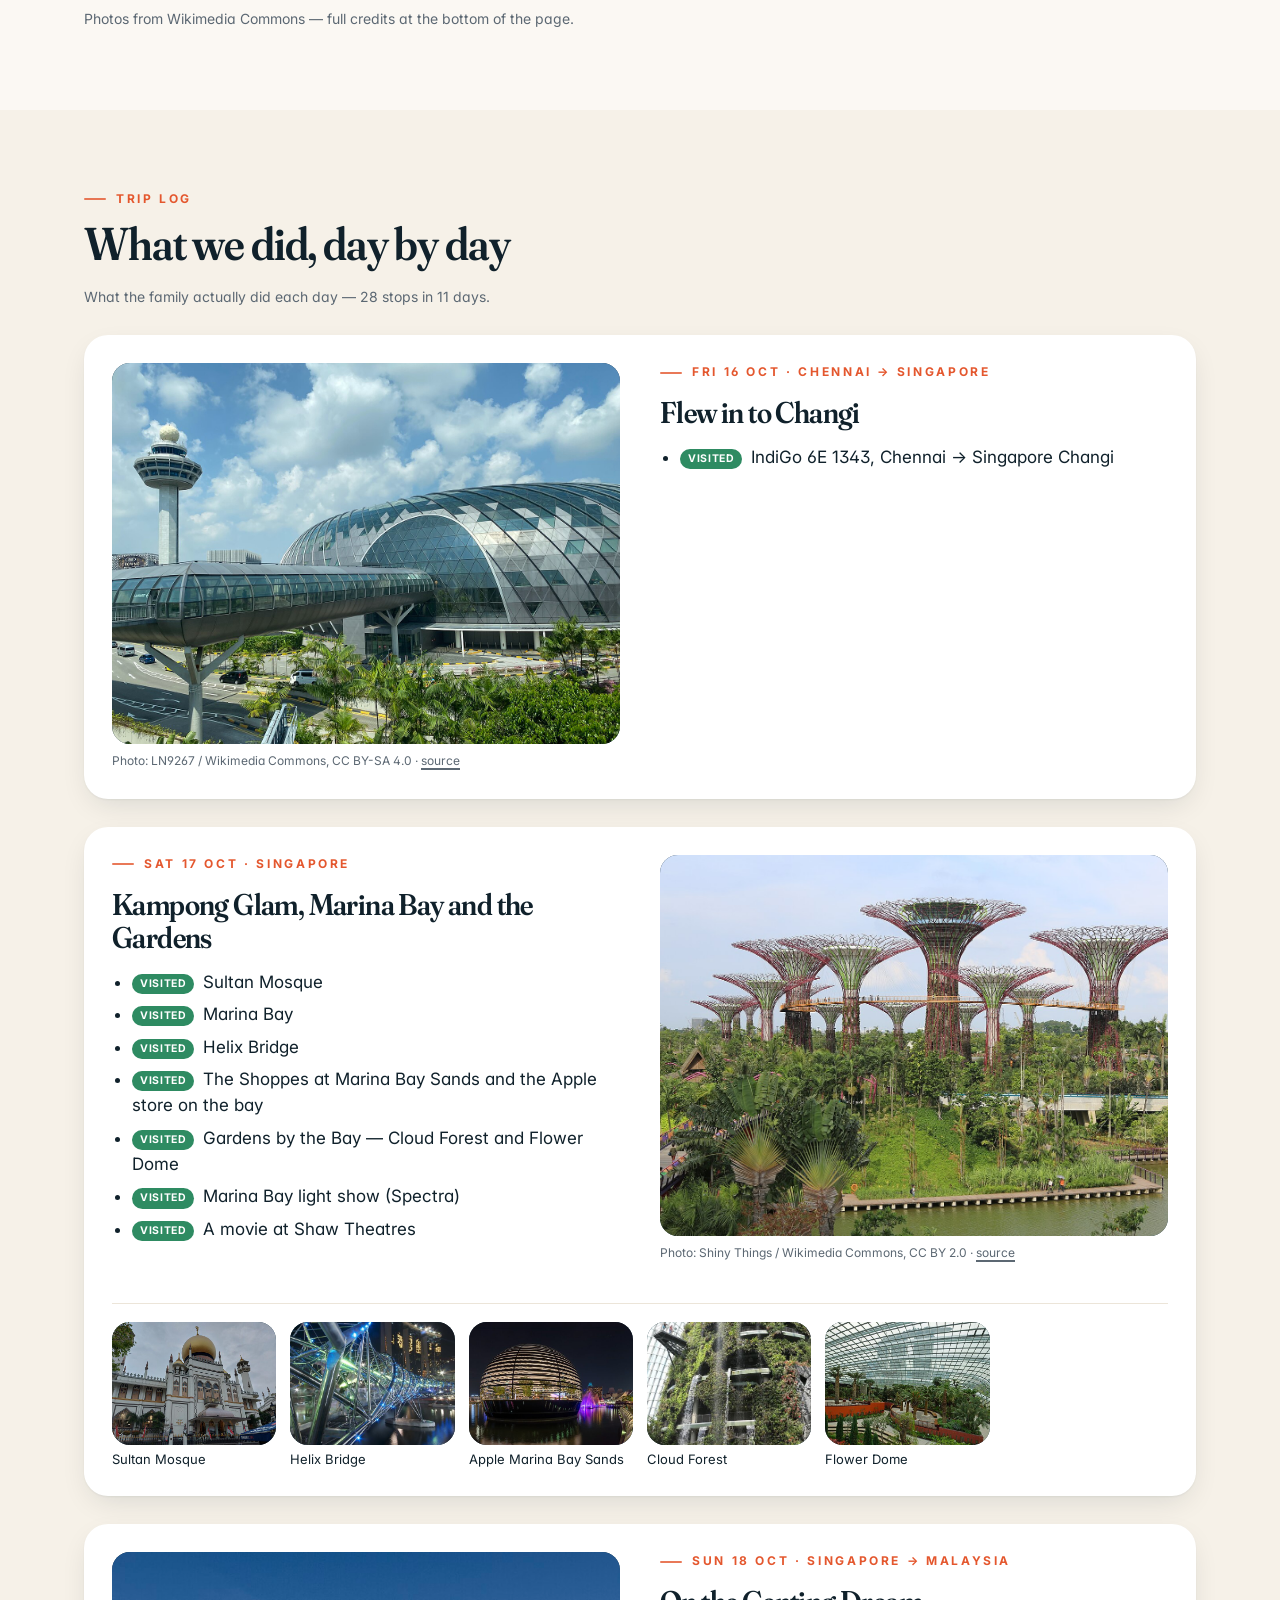
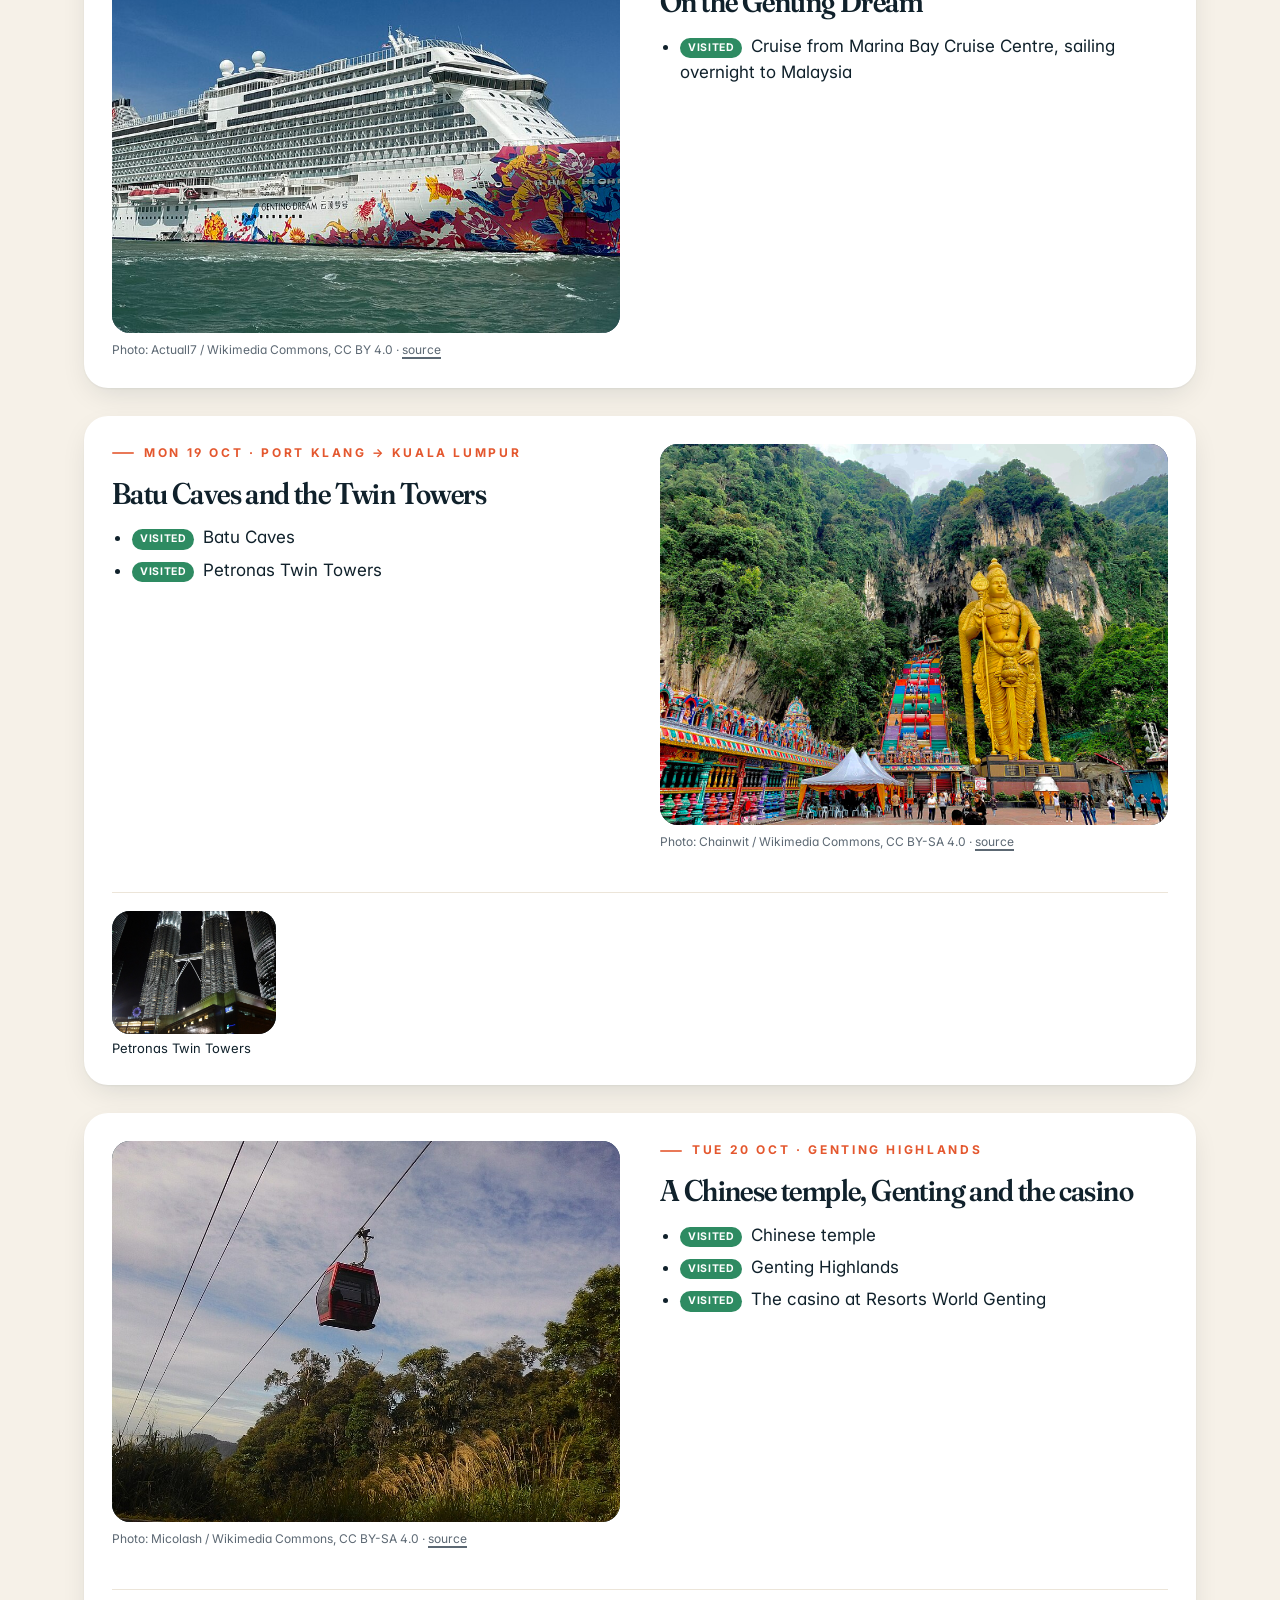
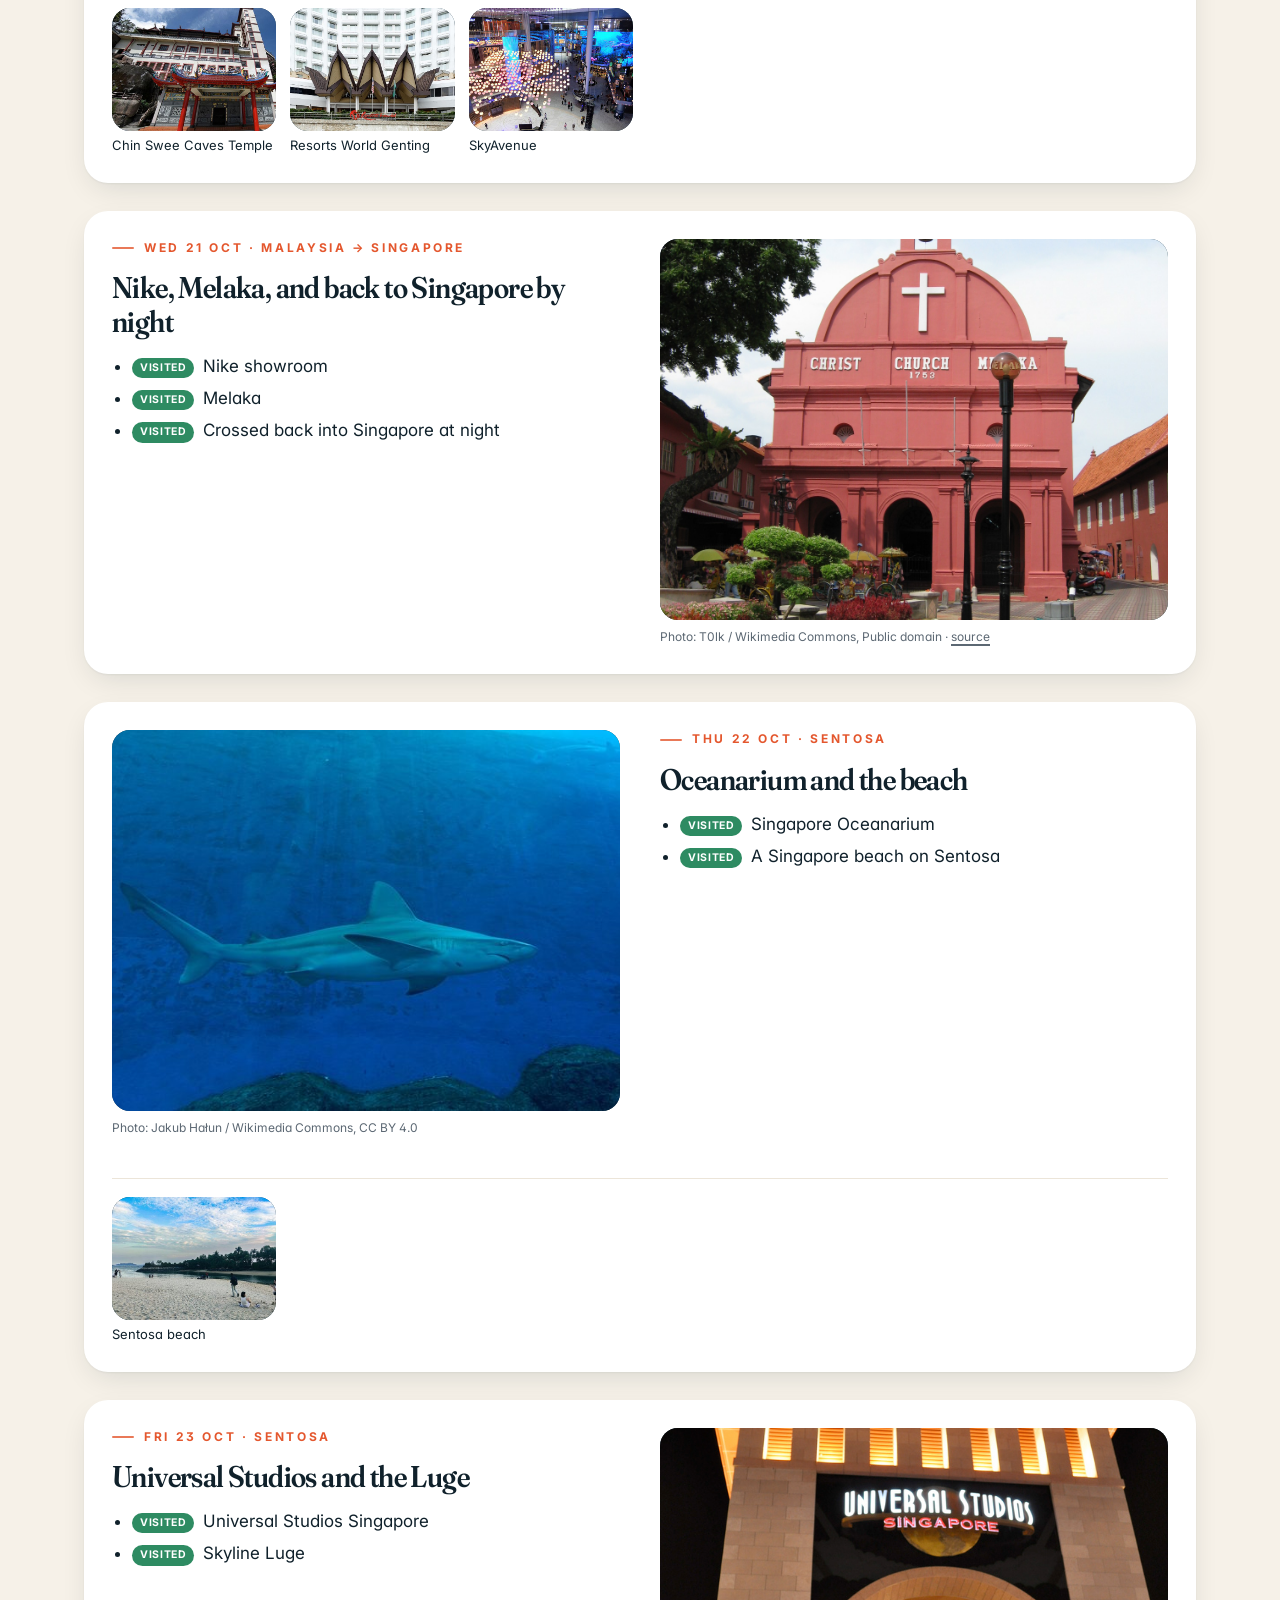
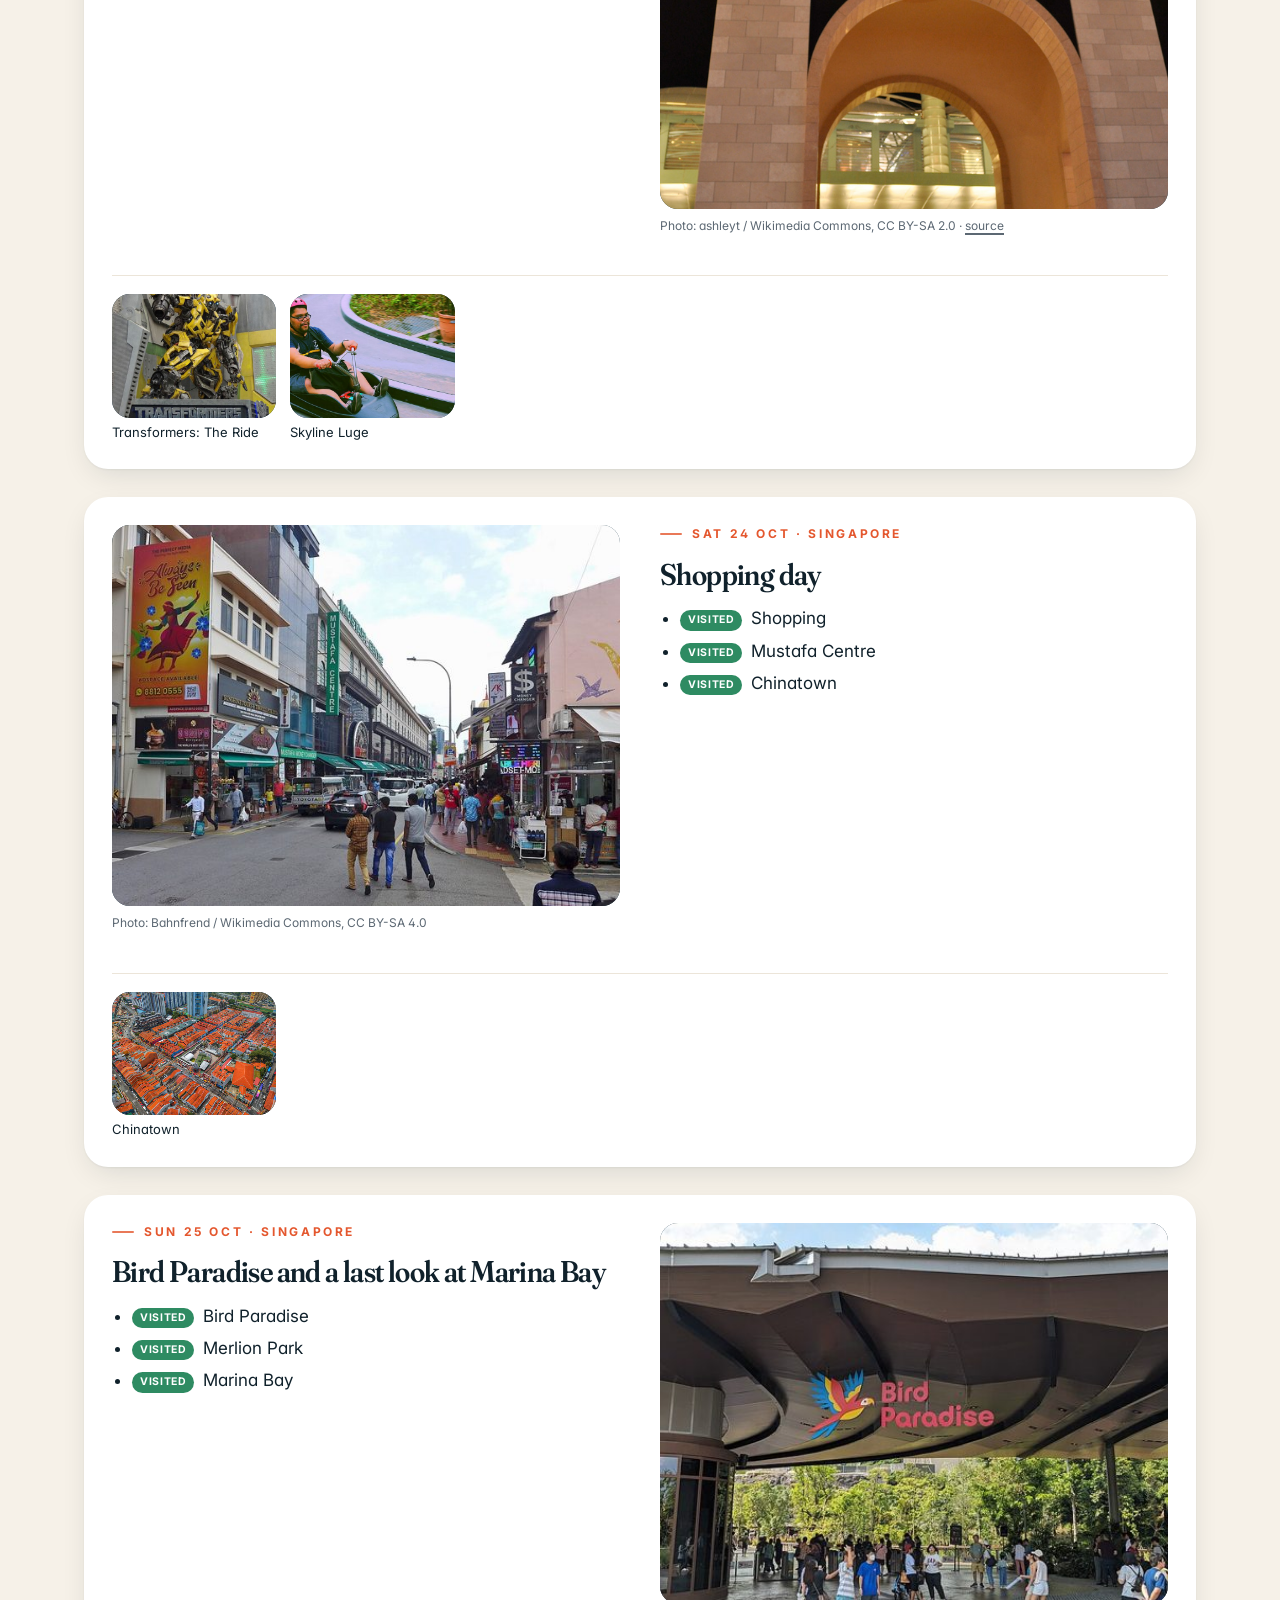
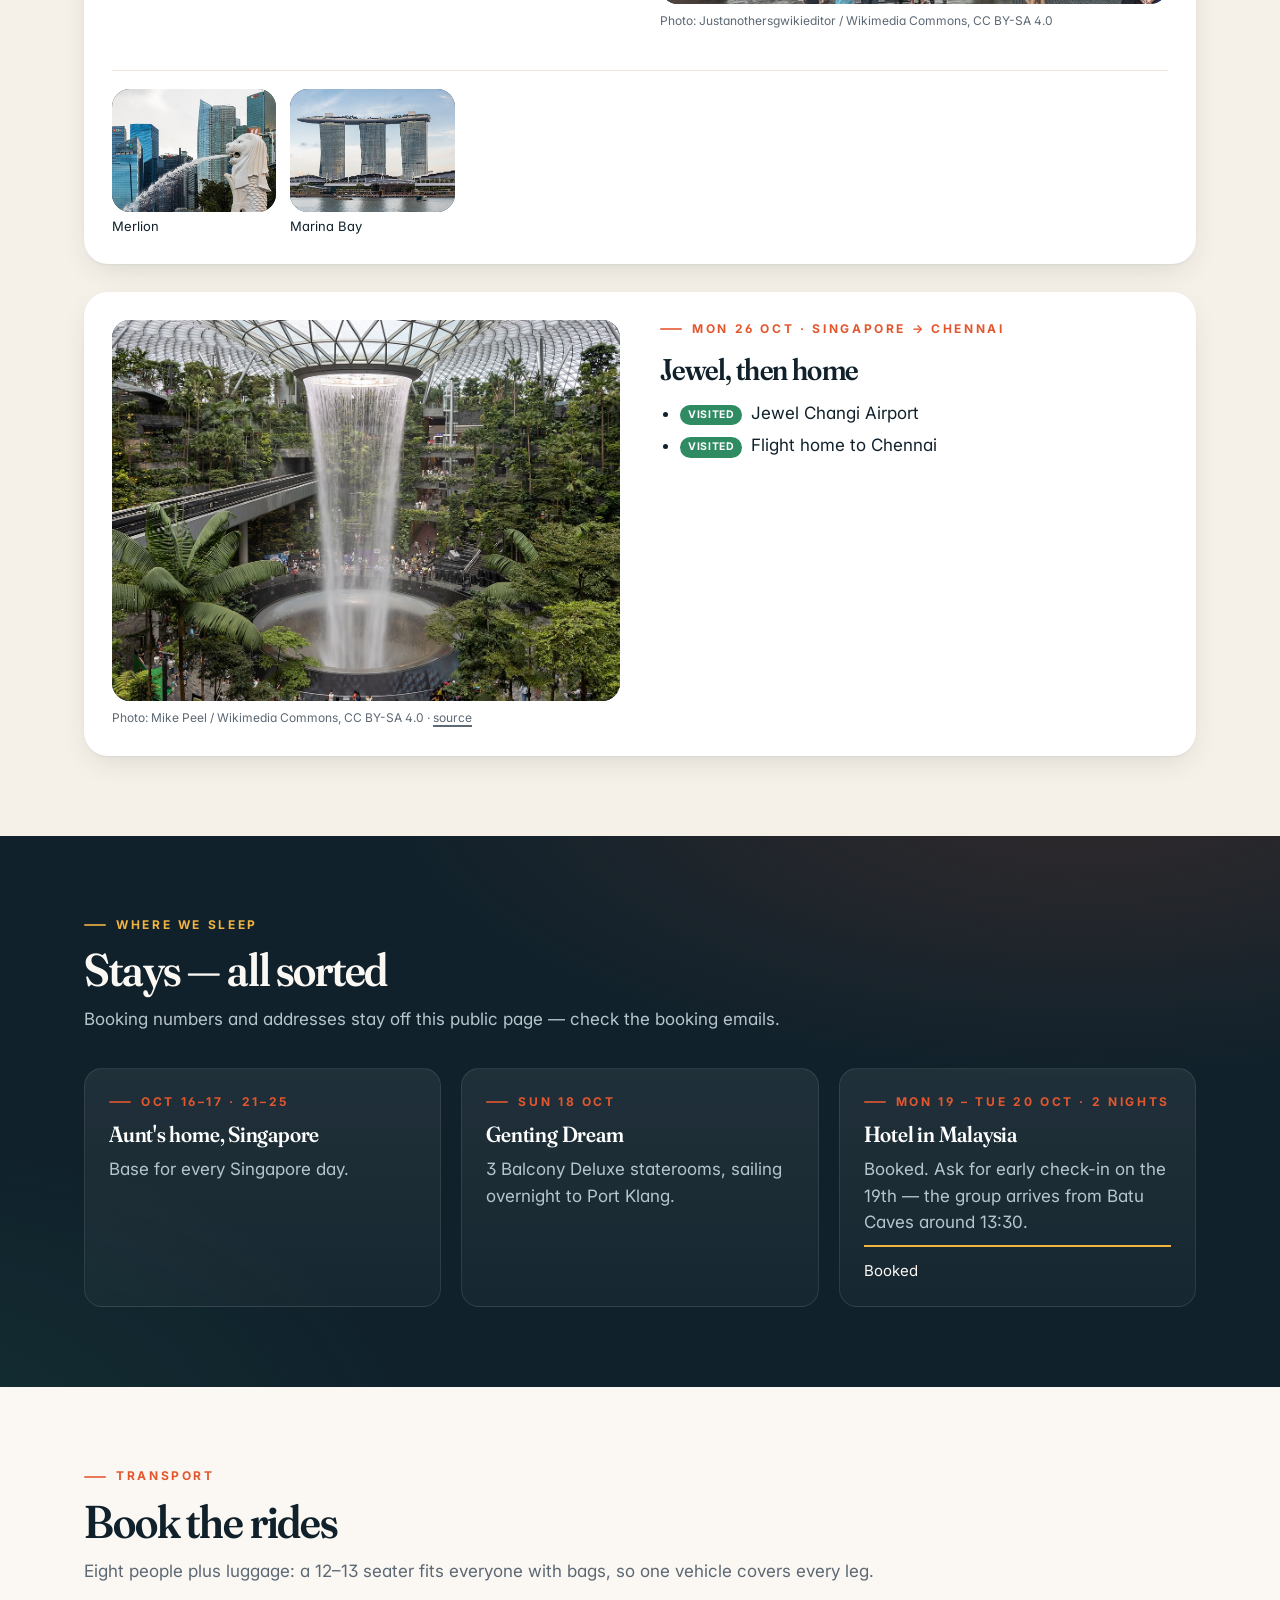
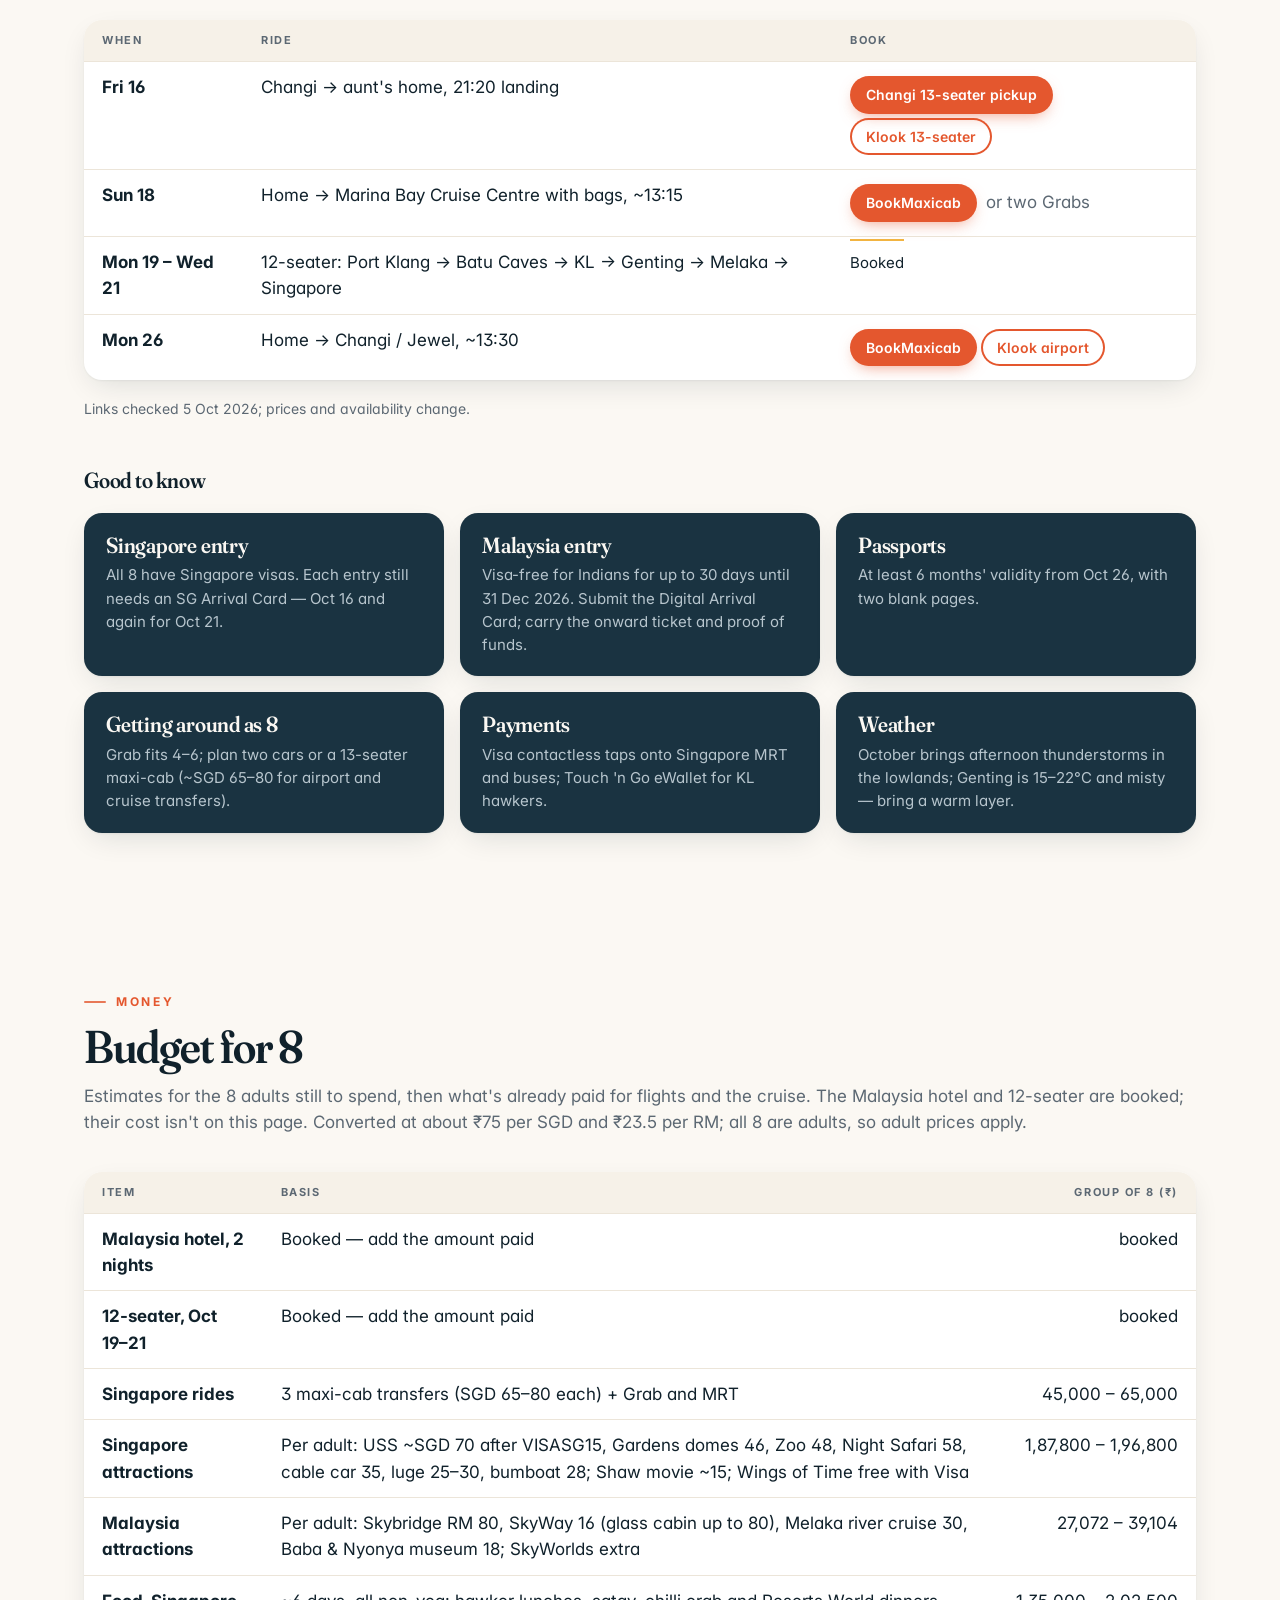
==== commit 9d99e66f: "Redesign UI with a shared theme: new fonts, glass header, gradient heroes, softer cards and tables" ====
--- a/index.html
+++ b/index.html
@@ -1,15 +1,15 @@
 <!DOCTYPE html><html lang="en"><head><meta charset="utf-8"><meta name="viewport" content="width=device-width,initial-scale=1">
 <title>Singapore & Malaysia Family Trip — Oct 16–26, 2026</title>
 <meta name="description" content="11-day family itinerary for 8 travellers: Singapore, a Genting Dream cruise, Kuala Lumpur, Genting and Melaka, 16–26 October 2026.">
-<link rel="stylesheet" href="https://fonts.googleapis.com/css2?family=Playfair+Display:wght@500;600;700&family=DM+Sans:wght@400;500;600;700&display=swap">
+<link rel="stylesheet" href="https://fonts.googleapis.com/css2?family=Fraunces:opsz,wght,SOFT@9..144,400..700,0..100&family=Inter:wght@400;500;600;700&display=swap">
 <style>
 :root{--dark:#0F2A3C;--light:#F6EFE3;--coral:#E2714A;--gold:#D9A441;--mute:#4A5A66;--pale:#C9D6DC;--panel:#1C4258;--line:#E3D9C8;--stripe:#F3EBDD;--green:#3E8E6A}
 *{box-sizing:border-box;margin:0}
 html{scroll-behavior:smooth;scroll-padding-top:72px}
-body{background:var(--light);color:var(--dark);font-family:'DM Sans',Arial,sans-serif;font-size:17px;line-height:1.55}
+body{background:var(--light);color:var(--dark);font-family:'Inter',Arial,sans-serif;font-size:17px;line-height:1.55}
 img{max-width:100%;display:block}
 a{color:var(--coral)}
-h1,h2,h3{font-family:'Playfair Display',Georgia,serif;font-weight:600;line-height:1.12}
+h1,h2,h3{font-family:'Fraunces',Georgia,serif;font-weight:600;line-height:1.12}
 h1{font-size:clamp(44px,7vw,84px)} h2{font-size:clamp(30px,4vw,46px)} h3{font-size:22px}
 .wrap{max-width:1160px;margin:0 auto;padding:0 24px}
 .eyebrow{font-size:13px;letter-spacing:3px;color:var(--coral);font-weight:700;text-transform:uppercase}
@@ -21,7 +21,7 @@
 /* header */
 header{position:sticky;top:0;z-index:10;background:rgba(15,42,60,.96);backdrop-filter:blur(6px);color:var(--light)}
 header .wrap{display:flex;align-items:center;gap:24px;height:60px}
-.brand{font-family:'Playfair Display',Georgia,serif;font-size:20px;font-weight:600;white-space:nowrap;color:var(--light);text-decoration:none}
+.brand{font-family:'Fraunces',Georgia,serif;font-size:20px;font-weight:600;white-space:nowrap;color:var(--light);text-decoration:none}
 nav{display:flex;gap:4px;overflow-x:auto;scrollbar-width:none;margin-left:auto}
 nav::-webkit-scrollbar{display:none}
 nav a{color:var(--pale);text-decoration:none;font-size:15px;font-weight:500;padding:8px 12px;border-radius:999px;white-space:nowrap}
@@ -41,7 +41,7 @@
 .route{font-size:15px;color:var(--pale)}
 .count{display:flex;gap:14px;flex-wrap:wrap}
 .count div{background:var(--panel);border-radius:14px;padding:14px 20px;min-width:120px}
-.count b{display:block;font-family:'Playfair Display',Georgia,serif;font-size:34px;color:var(--gold);line-height:1.1}
+.count b{display:block;font-family:'Fraunces',Georgia,serif;font-size:34px;color:var(--gold);line-height:1.1}
 .count span{font-size:13px;color:var(--pale);letter-spacing:1px;text-transform:uppercase}
 
 /* photos */
@@ -72,7 +72,7 @@
 .groups{display:grid;grid-template-columns:repeat(2,1fr);gap:20px}
 .group{background:var(--panel);border-radius:18px;padding:22px 22px 14px}
 .group h3{display:flex;justify-content:space-between;align-items:baseline;gap:12px;flex-wrap:wrap;font-size:21px;margin-bottom:6px}
-.due{font-family:'DM Sans',Arial,sans-serif;font-size:12px;font-weight:700;letter-spacing:1px;text-transform:uppercase;padding:4px 10px;border-radius:999px;background:#2A5670;color:var(--pale)}
+.due{font-family:'Inter',Arial,sans-serif;font-size:12px;font-weight:700;letter-spacing:1px;text-transform:uppercase;padding:4px 10px;border-radius:999px;background:#2A5670;color:var(--pale)}
 .due.soon{background:var(--coral);color:#fff} .due.over{background:#B8432A;color:#fff} .due.done{background:var(--green);color:#fff}
 .todo{list-style:none;padding:0}
 .todo li{border-top:1px solid #2A5670}
@@ -177,7 +177,8 @@
 .tripbar span{color:var(--gold);font-weight:700;letter-spacing:1px;text-transform:uppercase;font-size:11px;margin-right:6px}
 .tripbar a{color:var(--pale);text-decoration:none;padding:4px 10px;border-radius:999px}
 .tripbar a:hover,.tripbar a.on{background:var(--panel);color:var(--light)}
-</style></head><body>
+</style><link rel="stylesheet" href="assets/theme.css">
+</head><body>
 
 <div class="tripbar"><div class="wrap"><span>My trips</span><a href="trips.html">All trips</a><a href="index.html" class="on">Singapore &amp; Malaysia '26</a><a href="sabari/index.html">SG packing</a><a href="europe-2027/index.html">Switzerland &amp; Paris '27</a><a href="europe-2027/packing.html">Europe packing</a></div></div>
 <header><div class="wrap"><a class="brand" href="#top">SG · MY 2026</a>
--- a/assets/theme.css
+++ b/assets/theme.css
@@ -0,0 +1,114 @@
+/* Shared theme for every trip page — loaded after each page's own styles. */
+:root{
+  --dark:#10212B; --light:#FBF8F3; --coral:#E4572E; --gold:#F2B441; --mute:#5C6873;
+  --pale:#B7C5CD; --panel:#1A3341; --line:#ECE5D9; --stripe:#F6F1E8; --green:#2E8B62;
+  --surface:#FFFFFF; --ink-2:#2A3A45;
+  --r-lg:24px; --r-md:18px; --r-sm:12px;
+  --shadow-sm:0 1px 2px rgba(16,33,43,.06),0 2px 8px rgba(16,33,43,.04);
+  --shadow:0 1px 2px rgba(16,33,43,.05),0 10px 30px -8px rgba(16,33,43,.14);
+  --shadow-lg:0 30px 60px -20px rgba(16,33,43,.45);
+}
+html{-webkit-text-size-adjust:100%}
+body{background:var(--light);color:var(--dark);font-family:'Inter',system-ui,-apple-system,Segoe UI,Arial,sans-serif;font-feature-settings:"ss01","cv11";-webkit-font-smoothing:antialiased;text-rendering:optimizeLegibility}
+::selection{background:var(--gold);color:var(--dark)}
+a{text-underline-offset:3px;text-decoration-thickness:1.5px}
+:focus-visible{outline:3px solid var(--gold);outline-offset:2px;border-radius:6px}
+h1,h2,h3{font-family:'Fraunces',Georgia,serif;font-weight:600;letter-spacing:-.02em;font-variation-settings:"SOFT" 50,"opsz" 96}
+h1{letter-spacing:-.035em;line-height:1.02}
+h2{letter-spacing:-.025em}
+h3{letter-spacing:-.01em}
+
+/* eyebrow: small label with a leading rule */
+.eyebrow{display:inline-flex;align-items:center;gap:10px;font-size:12px;letter-spacing:.22em;font-weight:700}
+.eyebrow::before{content:"";width:22px;height:2px;border-radius:2px;background:currentColor;opacity:.8}
+
+/* ---------- trip switcher + header ---------- */
+.tripbar{background:linear-gradient(90deg,#0A1820,#12303C 60%,#0A1820);border-bottom:1px solid rgba(255,255,255,.06)}
+.tripbar .wrap{height:38px}
+.tripbar span{color:var(--gold)}
+.tripbar a{color:#C9D6DC;font-weight:500;transition:background .2s,color .2s}
+.tripbar a:hover{background:rgba(255,255,255,.08);color:#fff}
+.tripbar a.on{background:var(--gold);color:var(--dark);font-weight:700}
+header{background:rgba(251,248,243,.82)!important;color:var(--dark)!important;backdrop-filter:saturate(1.6) blur(14px);-webkit-backdrop-filter:saturate(1.6) blur(14px);border-bottom:1px solid rgba(16,33,43,.08);box-shadow:0 1px 0 rgba(255,255,255,.6) inset}
+header .brand{color:var(--dark)!important;font-family:'Fraunces',Georgia,serif;font-weight:700;letter-spacing:-.02em}
+header nav a{color:var(--mute)!important;font-weight:600;font-size:14px;transition:background .2s,color .2s}
+header nav a:hover{background:rgba(16,33,43,.06)!important;color:var(--dark)!important}
+header nav a.on{background:var(--dark)!important;color:#fff!important}
+
+/* ---------- sections ---------- */
+section.dark{background:radial-gradient(1200px 500px at 85% -10%,rgba(228,87,46,.16),transparent 60%),radial-gradient(900px 500px at -10% 110%,rgba(46,139,98,.14),transparent 60%),var(--dark)}
+section.alt,section[style*="--stripe"]{background:var(--stripe)!important}
+.hero{position:relative;overflow:hidden}
+section.hero,.hero.dark{background:radial-gradient(900px 600px at 100% 0%,rgba(242,180,65,.20),transparent 55%),radial-gradient(800px 600px at 0% 100%,rgba(228,87,46,.22),transparent 60%),linear-gradient(160deg,#0E1D26 0%,#132B37 60%,#0E1D26 100%)}
+.hero h1{color:#fff}
+.hero .ph,.trip img{border-radius:28px!important;box-shadow:var(--shadow-lg);outline:1px solid rgba(255,255,255,.08)}
+.hero figcaption{opacity:.75}
+
+/* hero stats */
+.count div,.stats div{background:rgba(255,255,255,.06)!important;border:1px solid rgba(255,255,255,.1);backdrop-filter:blur(6px);border-radius:16px!important}
+.count b,.stats b{font-family:'Fraunces',Georgia,serif;color:var(--gold)!important;letter-spacing:-.02em}
+.alert div{background:rgba(255,255,255,.06)!important;border:1px solid rgba(255,255,255,.12);border-top:3px solid var(--coral);border-radius:16px!important;color:#E9EEF1!important}
+.alert b{color:#fff}
+
+/* ---------- photos ---------- */
+.ph{border-radius:var(--r-md)!important;background:linear-gradient(135deg,#1A3341,#244656)!important}
+.ph img{transition:transform .6s cubic-bezier(.2,.7,.2,1)}
+.day:hover>figure .ph img,.gallery figure:hover .ph img,.places figure:hover .ph img{transform:scale(1.04)}
+figcaption{font-size:12px}
+.gallery figcaption{font-weight:600}
+
+/* ---------- surfaces (cards of every kind) ---------- */
+.card,.pf,.q,.look,.place,.beds div,.day,.group,.table{border:0!important;box-shadow:var(--shadow)!important}
+.card,.pf,.q,.look,.place,.beds div{background:var(--surface);border-radius:var(--r-md)!important;transition:transform .25s ease,box-shadow .25s ease}
+.card:hover,.look:hover,.place:hover,.q:hover{transform:translateY(-3px);box-shadow:0 2px 4px rgba(16,33,43,.06),0 18px 40px -12px rgba(16,33,43,.22)!important}
+.dark .card,.dark .group,.dark .check,.dark .bag{background:linear-gradient(180deg,rgba(255,255,255,.07),rgba(255,255,255,.03))!important;border:1px solid rgba(255,255,255,.09)!important;box-shadow:none!important;border-radius:var(--r-md)!important}
+.dark .card h3,.dark .bag h3,.dark .check h3{color:#fff}
+.check{border-radius:var(--r-md)!important;box-shadow:var(--shadow)}
+.day{background:var(--surface)!important;border-radius:var(--r-lg)!important}
+.day h3{letter-spacing:-.02em}
+.group{background:var(--surface);border-radius:var(--r-md)!important}
+
+/* tips: soft callout instead of a solid block */
+.tip{background:#FFF3EC!important;color:var(--ink-2)!important;border:0!important;border-left:4px solid var(--coral)!important;border-radius:0 var(--r-sm) var(--r-sm) 0!important;padding:12px 16px!important;font-size:14.5px!important}
+.tip b{color:var(--coral)}
+
+/* ---------- tables ---------- */
+.table{border-radius:var(--r-md)!important;background:var(--surface)!important;overflow:auto}
+th{background:var(--stripe)!important;color:var(--mute)!important;font-size:11px!important;letter-spacing:.14em!important;font-weight:700;border-bottom:1px solid var(--line)}
+td{color:var(--dark);border-top:1px solid var(--line)!important}
+tr:nth-child(odd) td{background:transparent!important}
+tbody tr:hover td,table tr:hover td{background:#FFFBF5!important}
+tr.total td{background:var(--dark)!important;color:#fff!important}
+tr.total:hover td{background:var(--dark)!important}
+td a{font-weight:600;text-decoration:none}
+td a:hover{text-decoration:underline}
+
+/* ---------- pills, tags, buttons ---------- */
+.tag{border-radius:999px;letter-spacing:.06em!important}
+.tag.must,.tag.done{background:var(--green)!important;color:#fff!important}
+.tag.nice{background:#F7E7C6!important;color:#6B4E12!important}
+.tag.skip{background:transparent!important;color:var(--mute)!important;box-shadow:inset 0 0 0 1.5px #CBBFA8!important}
+a.btn,.btns a.main,.place .go a.map{background:var(--coral)!important;color:#fff!important;border:0!important;box-shadow:0 6px 16px -6px rgba(228,87,46,.6);transition:transform .2s,box-shadow .2s}
+a.btn:hover,.btns a.main:hover,.place .go a.map:hover{transform:translateY(-1px);box-shadow:0 10px 20px -8px rgba(228,87,46,.7)}
+a.btn.ghost{background:transparent!important;color:var(--coral)!important;box-shadow:inset 0 0 0 2px var(--coral)!important}
+.filters button.on{background:var(--dark)!important}
+
+/* ---------- checklists ---------- */
+.bar{background:var(--line)!important;height:8px!important}
+.dark .bar{background:rgba(255,255,255,.12)!important}
+.bar i{background:linear-gradient(90deg,var(--coral),var(--gold))!important}
+.todo input{border-radius:7px!important;transition:background .15s,transform .15s}
+.todo input:active{transform:scale(.9)}
+.due{border-radius:999px}
+
+/* ---------- footer ---------- */
+footer{background:linear-gradient(160deg,#0E1D26,#132B37)!important;color:#C9D6DC!important}
+footer a{color:var(--gold)!important}
+footer .lead,footer h2{color:#fff}
+
+/* ---------- motion preference ---------- */
+@media (prefers-reduced-motion:reduce){*{transition:none!important;scroll-behavior:auto!important}.ph img{transform:none!important}}
+@media (max-width:900px){
+  .hero .ph,.trip img{border-radius:20px!important}
+  .tripbar .wrap{height:36px}
+}
